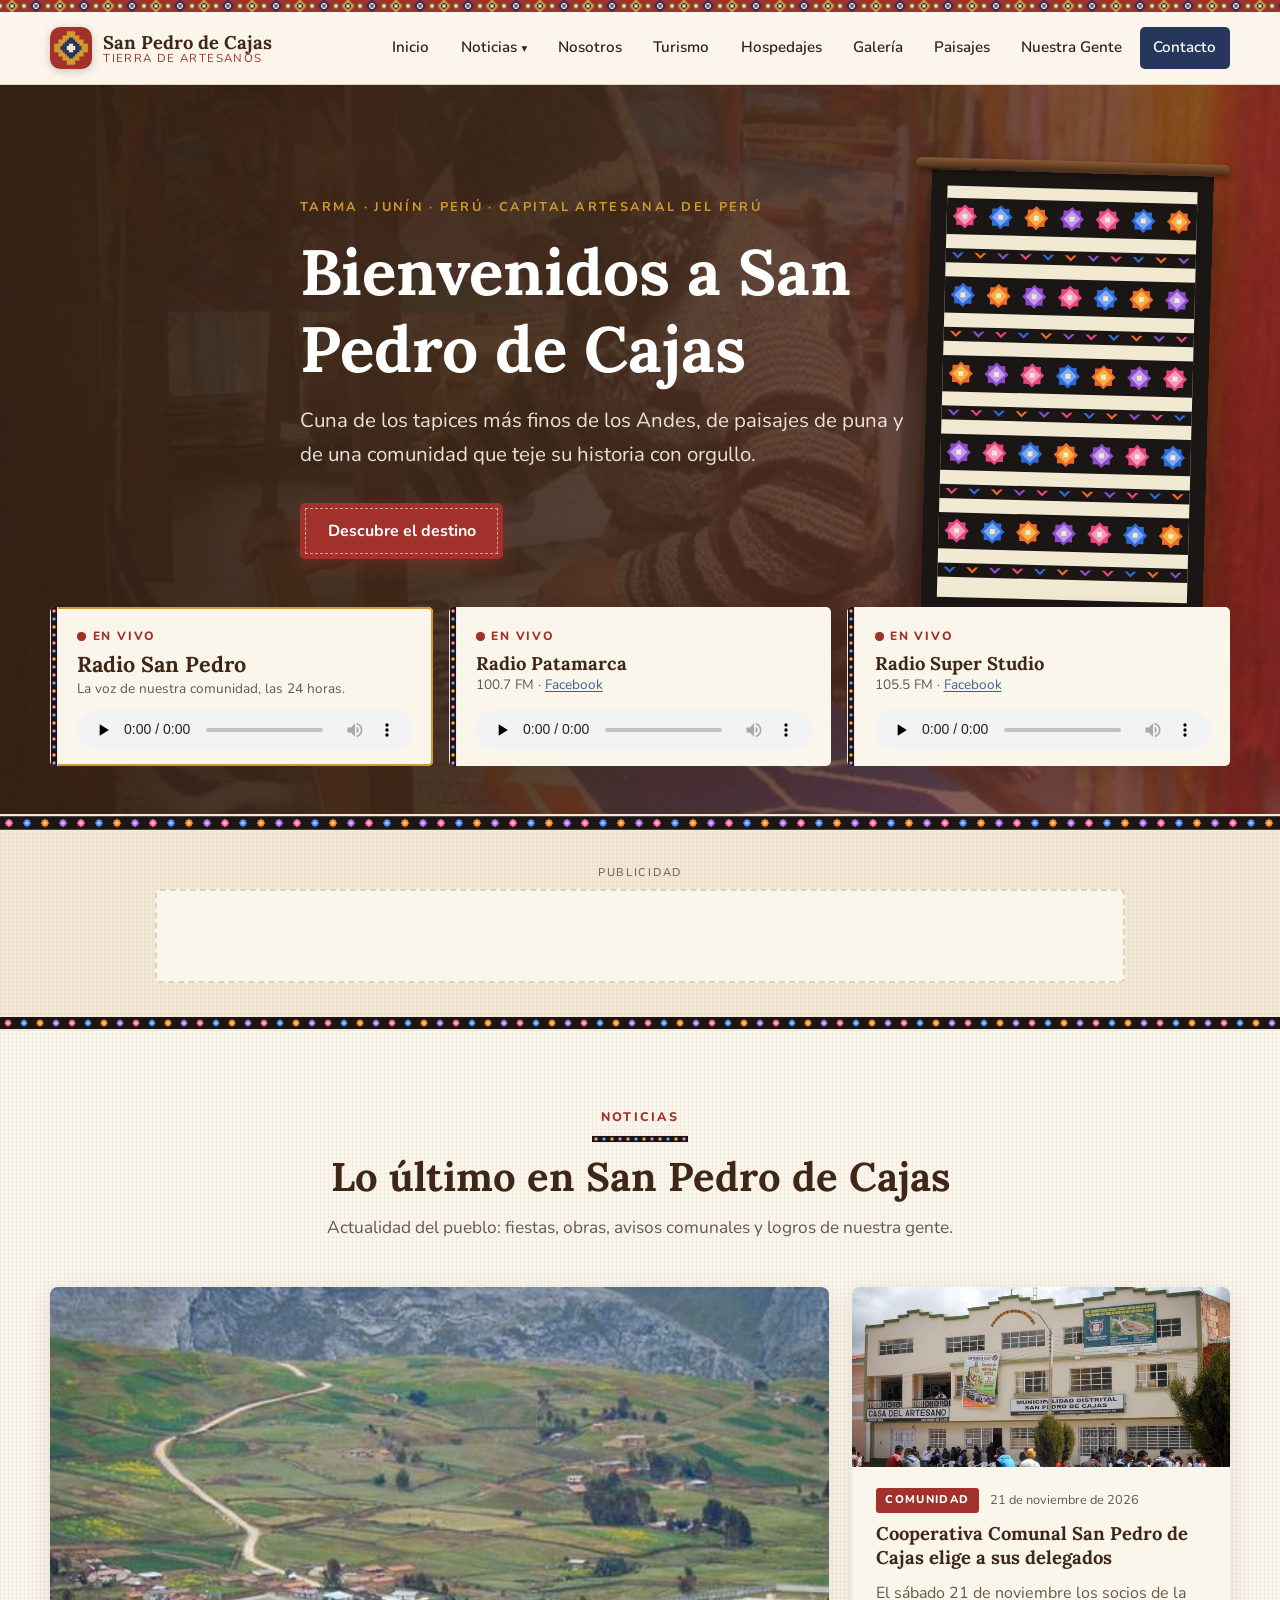
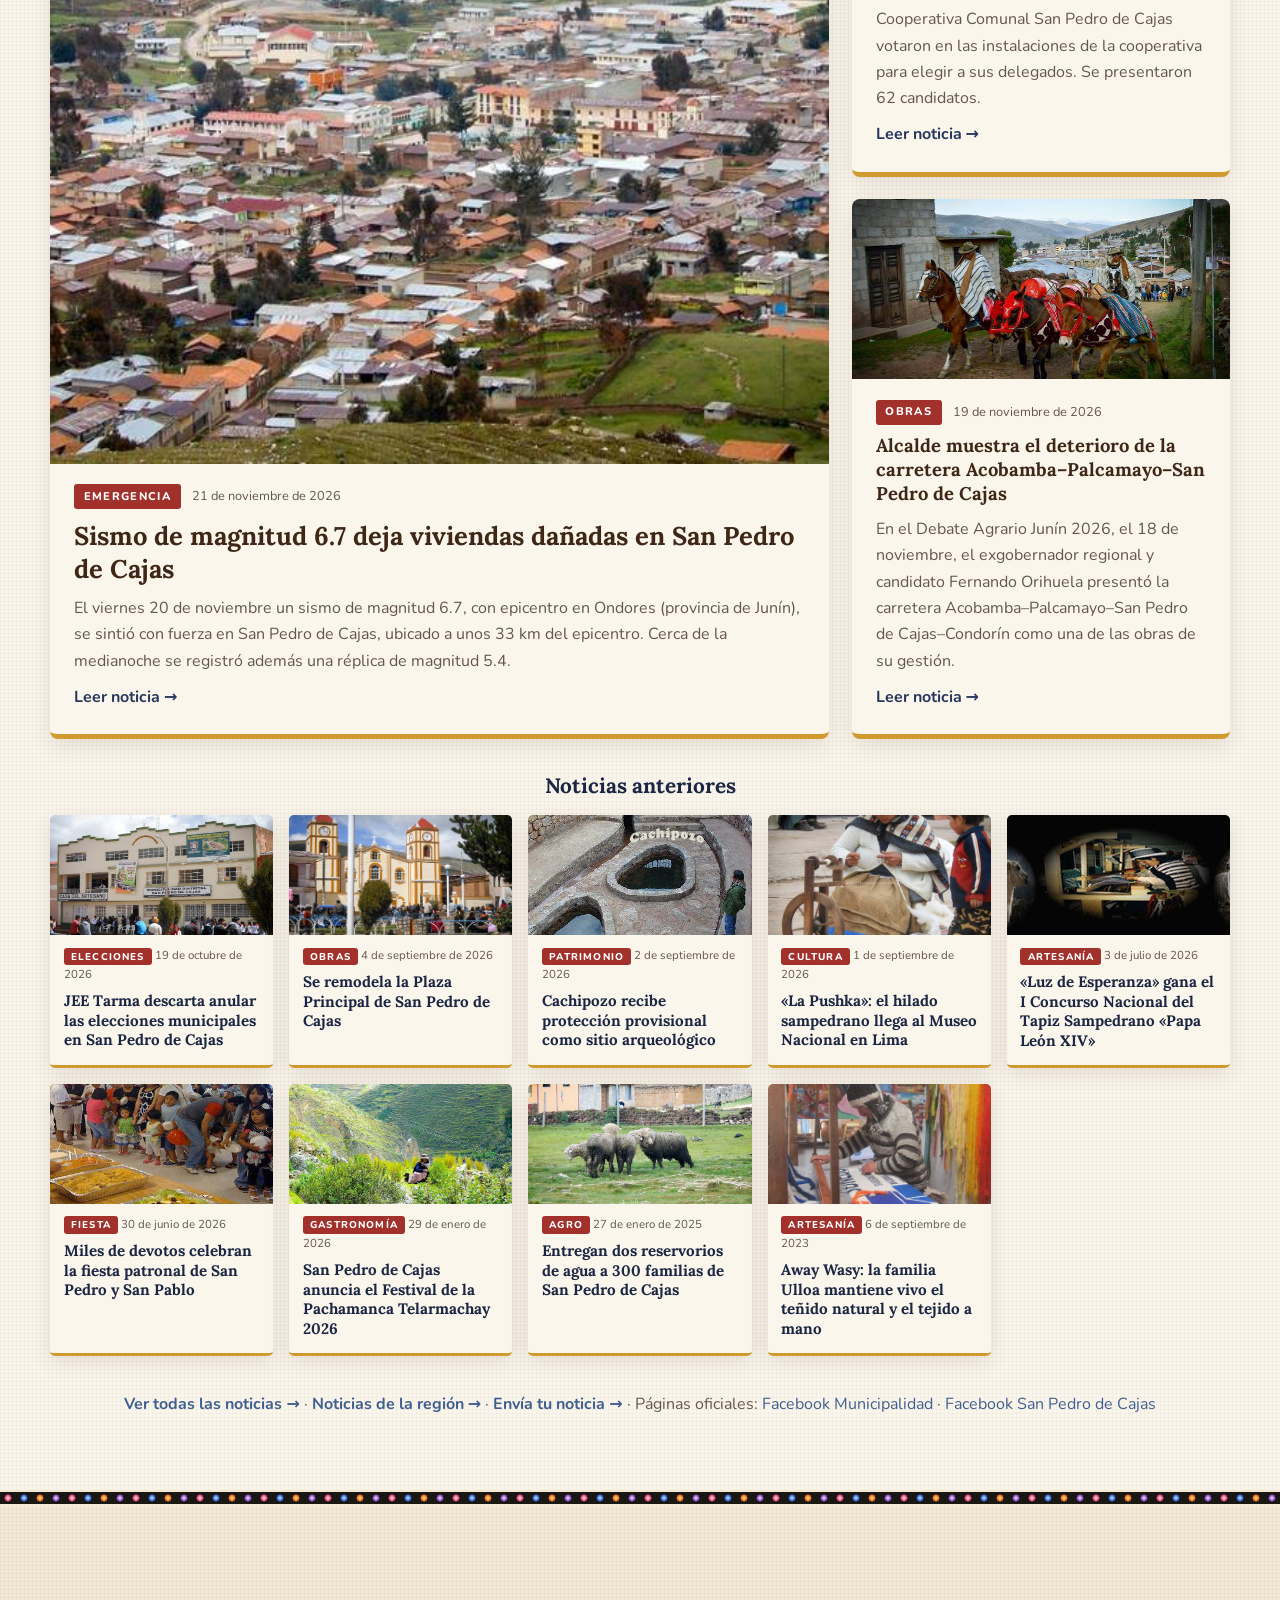
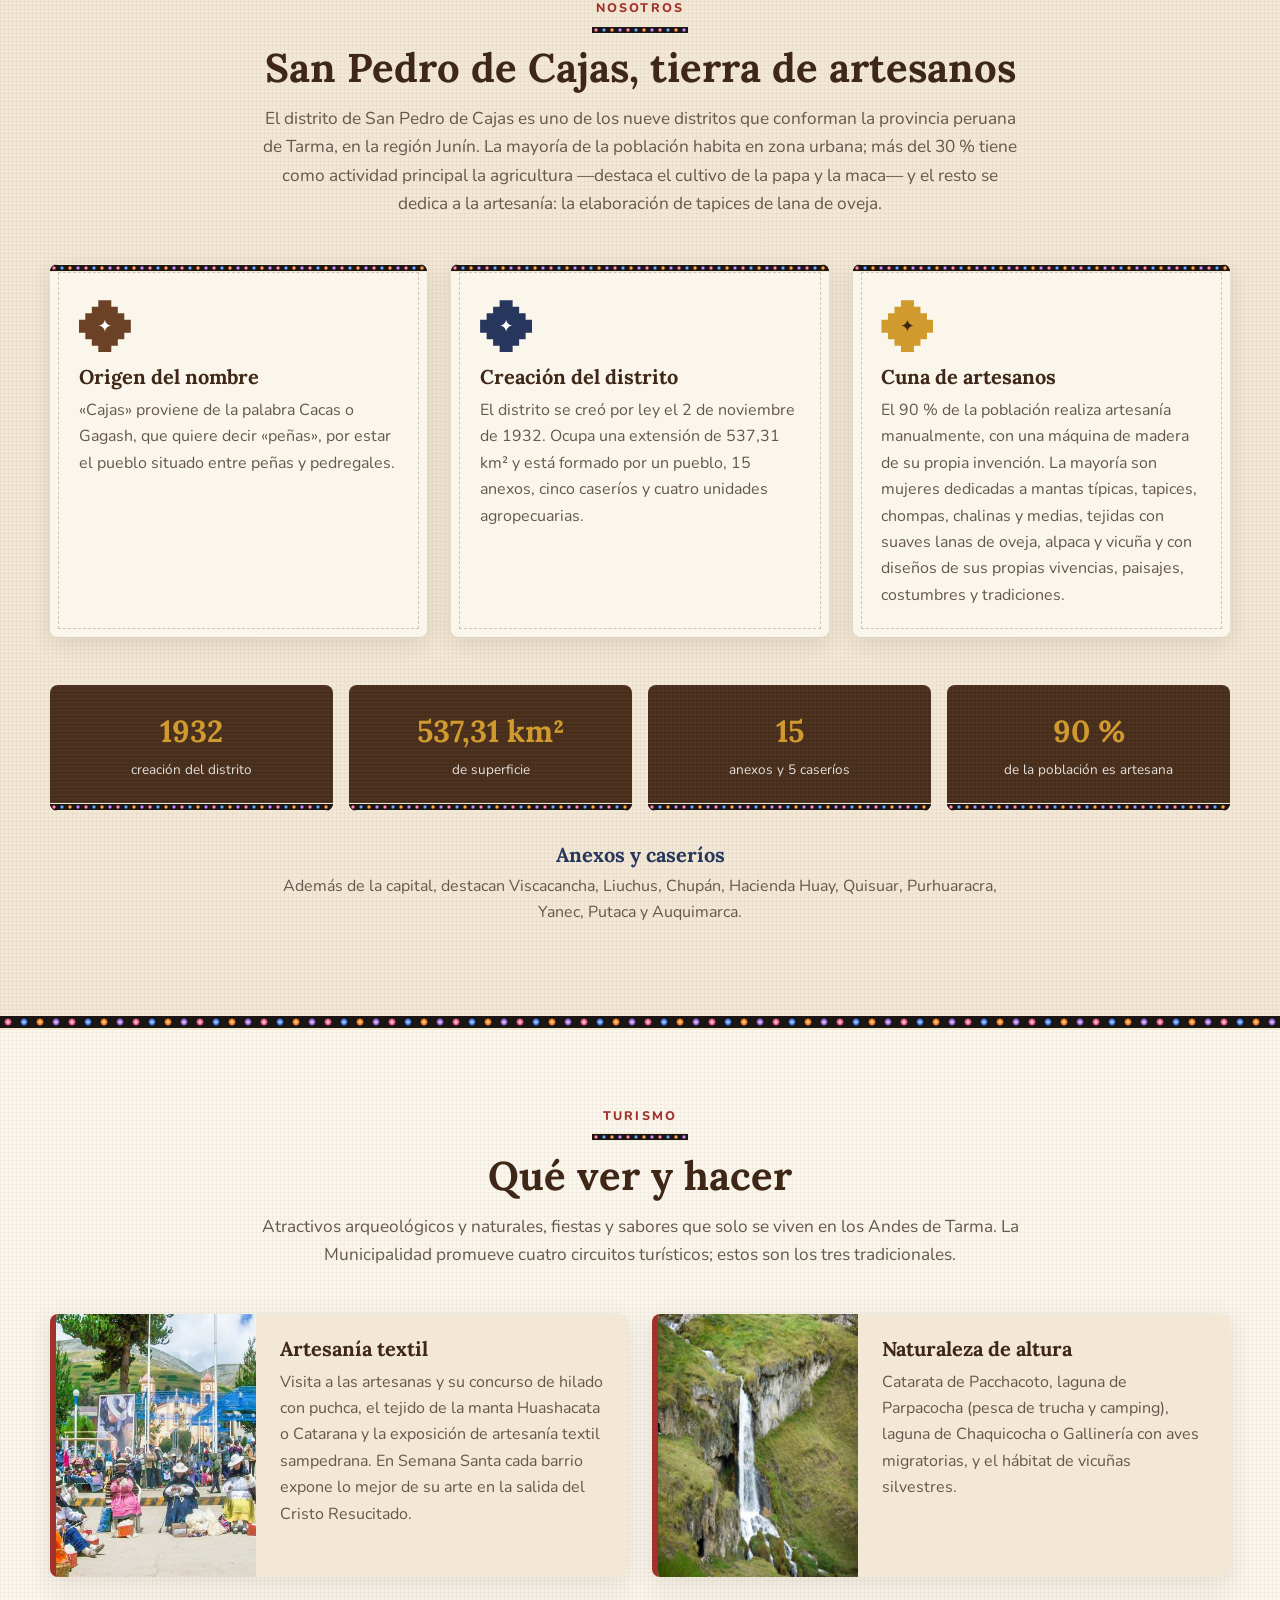
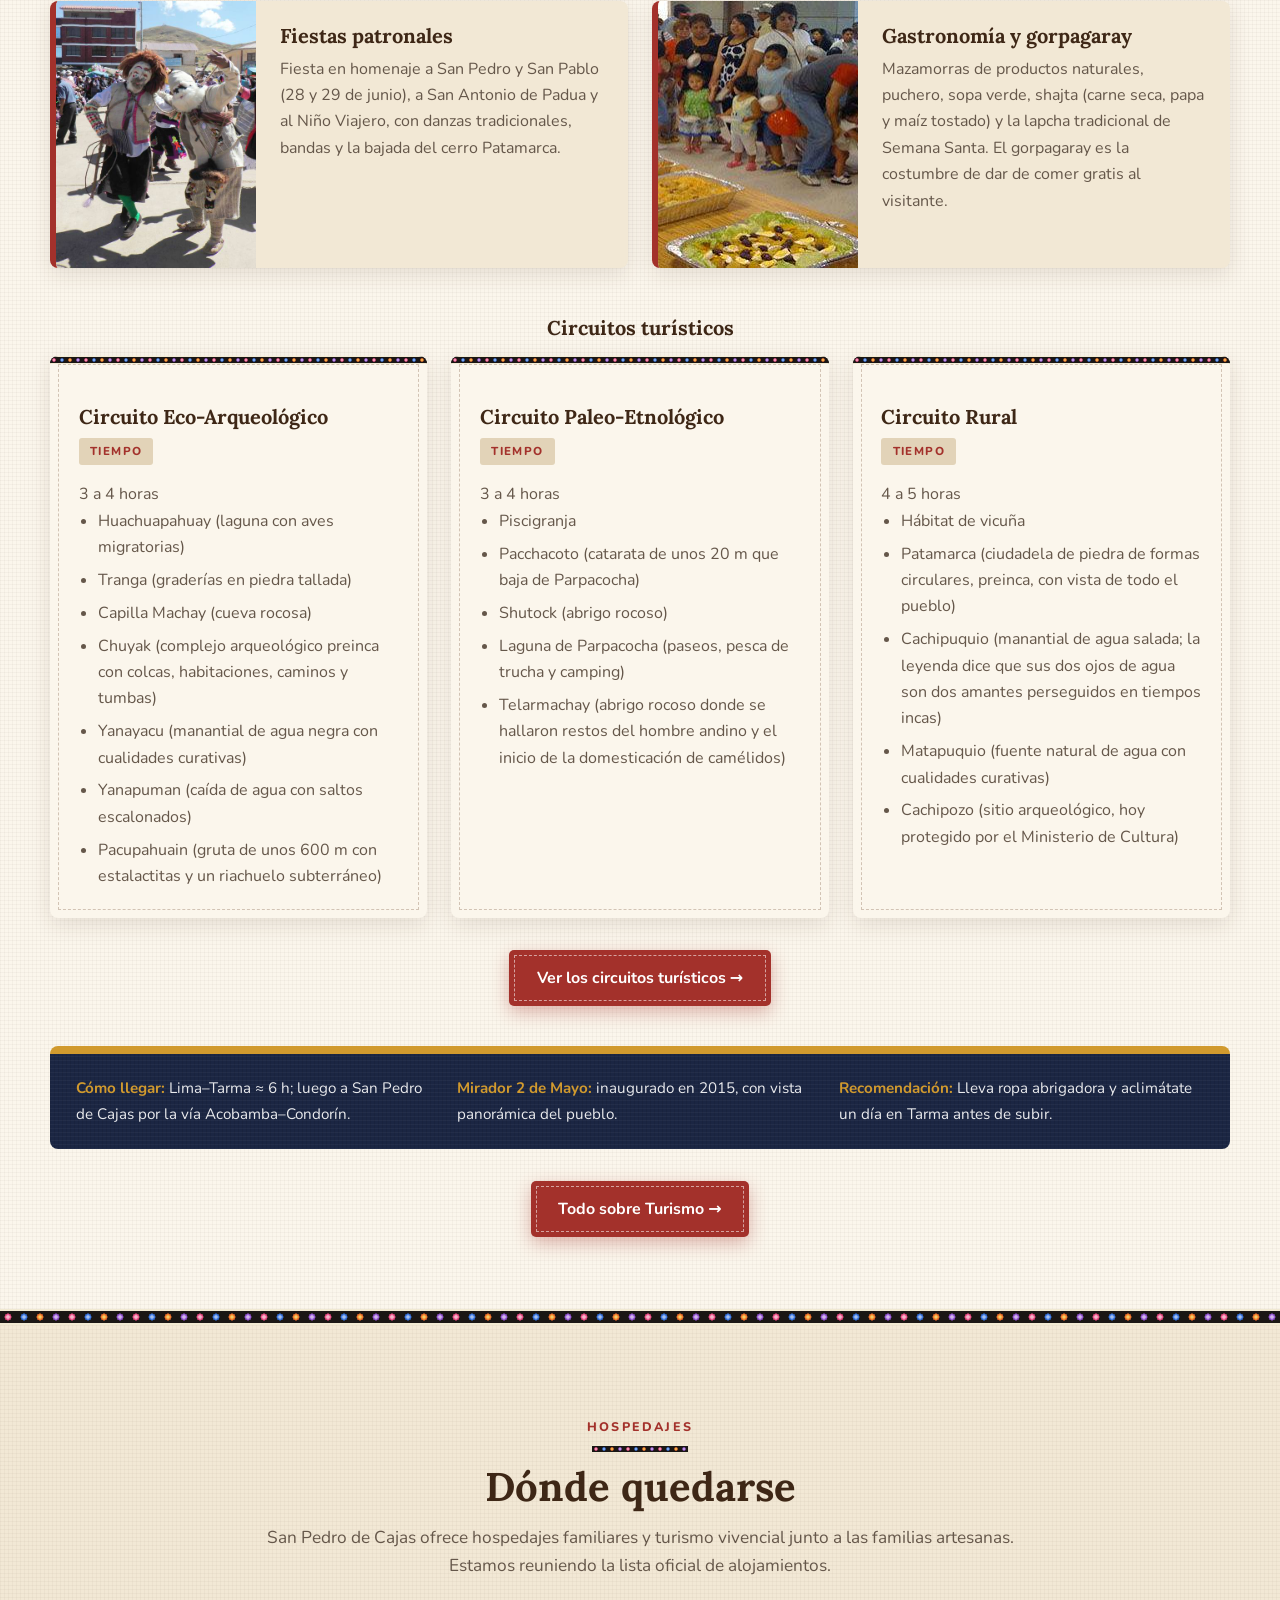
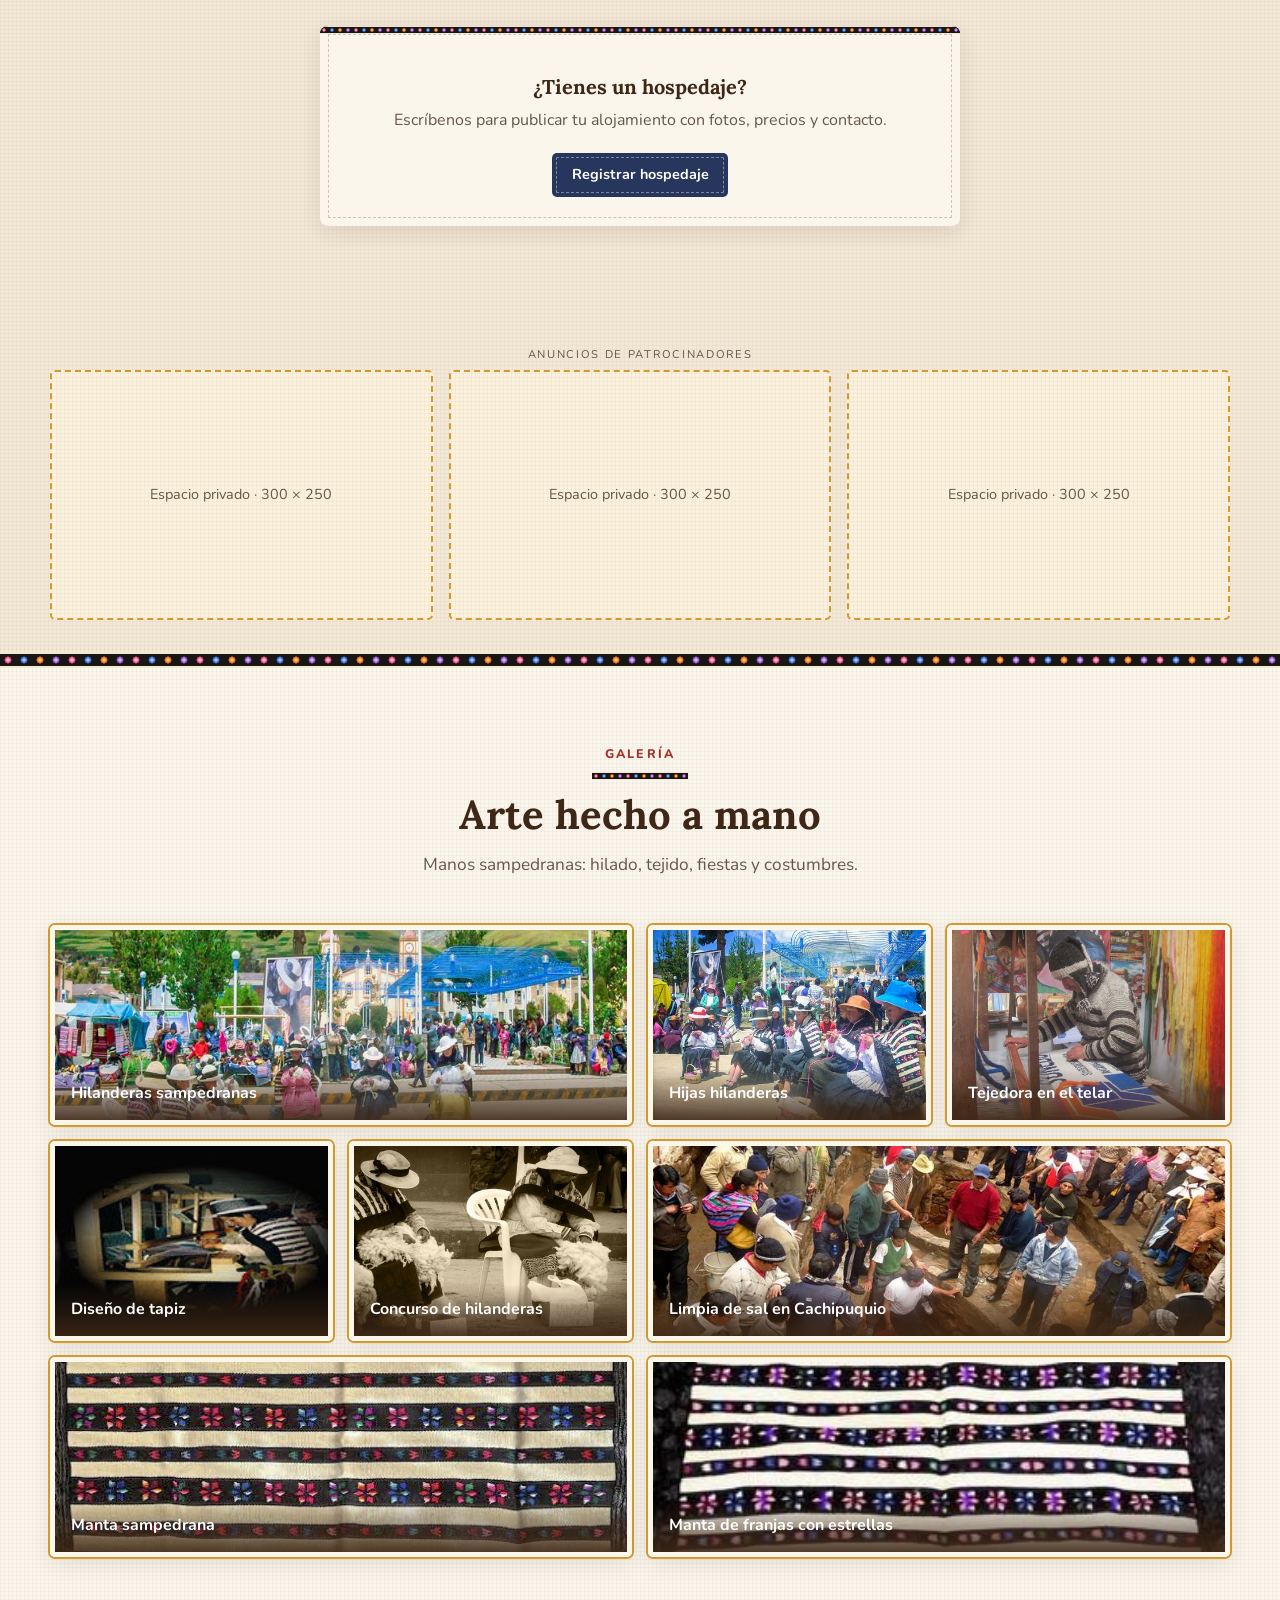
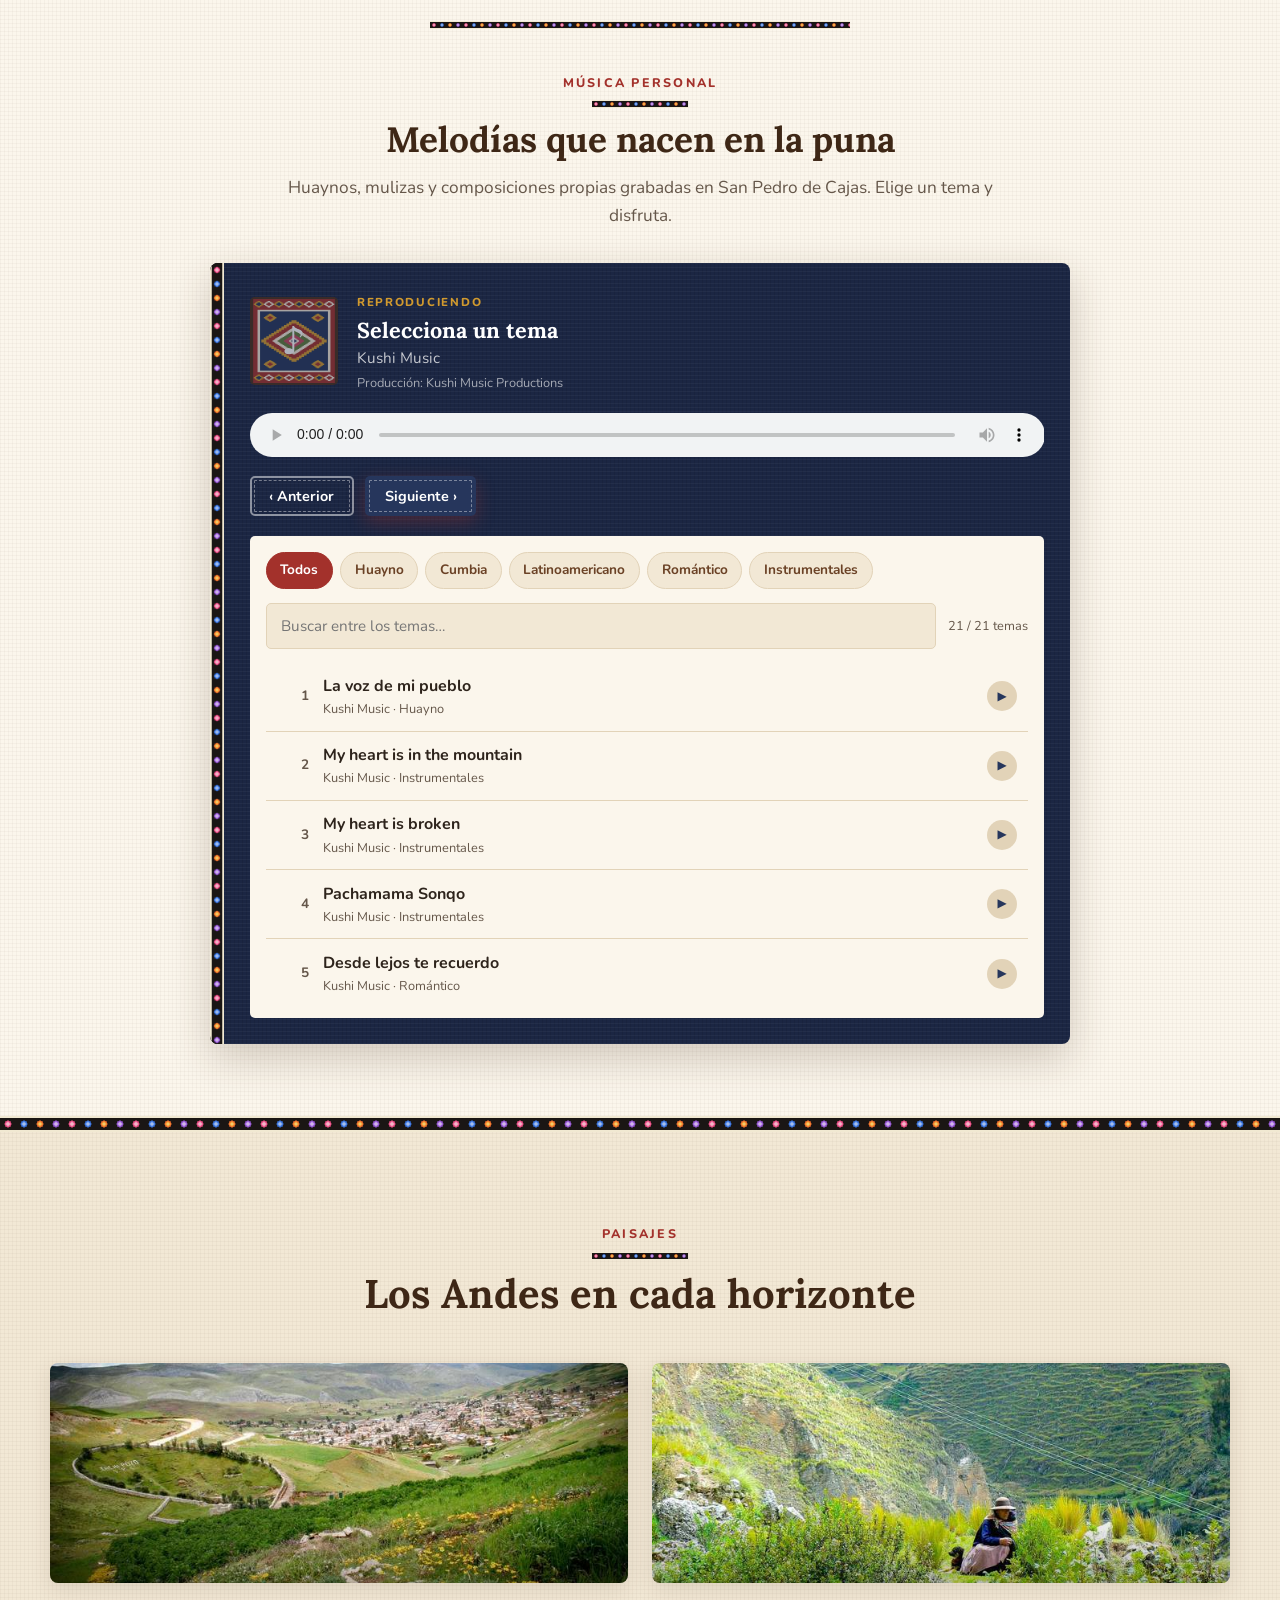
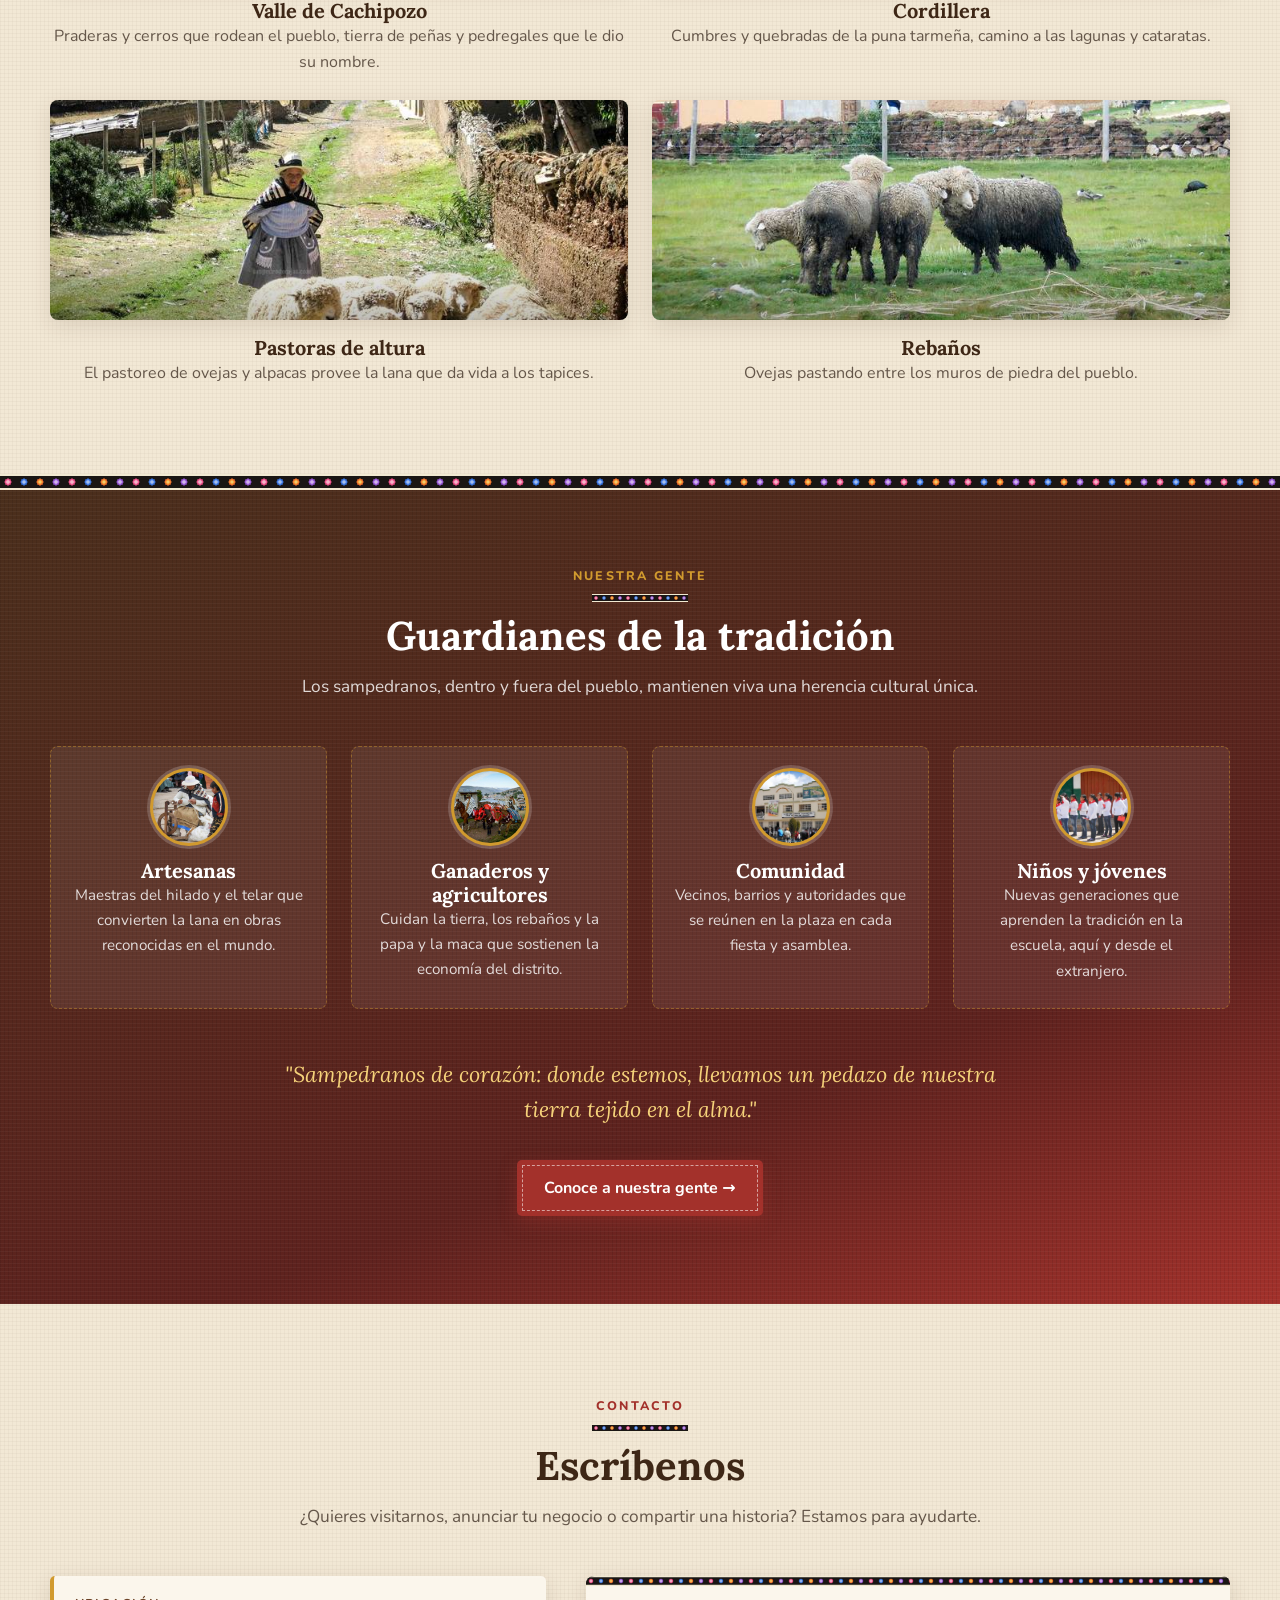
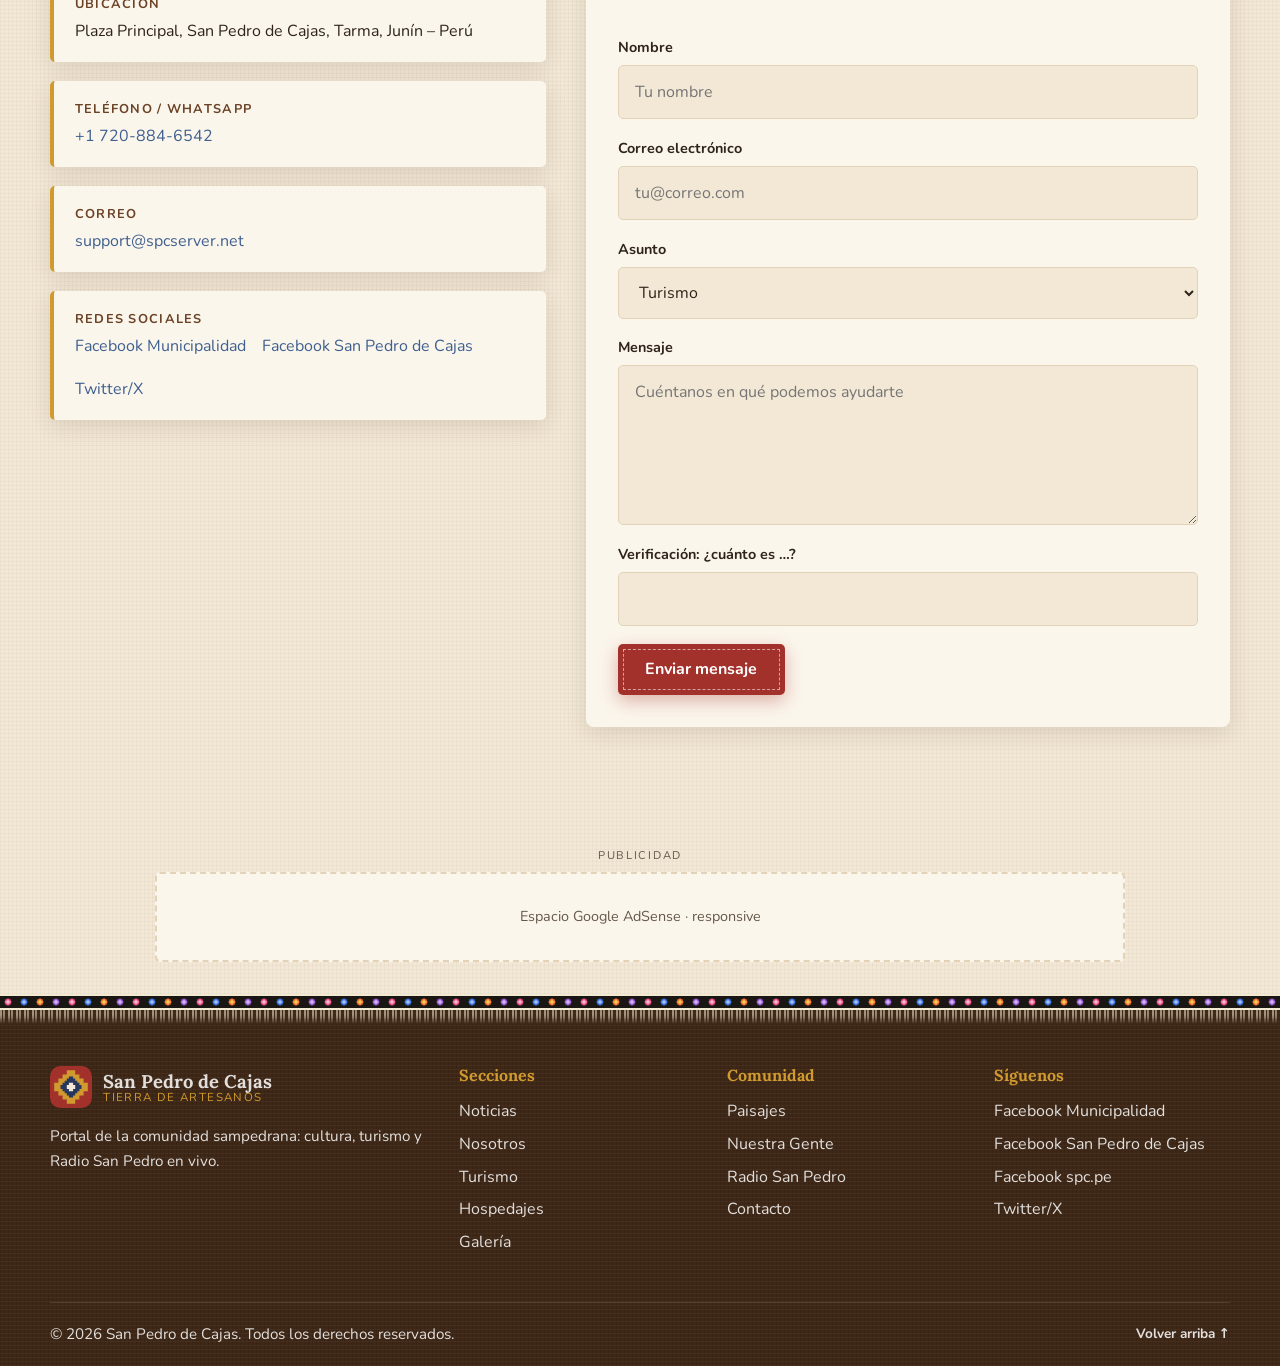
==== index.html @ f169da86 "Merge pull request #12 from kushirflp8/devin/1795726776-pagespeed PageSpeed móvil: imágenes responsi" ====
<!DOCTYPE html>
<html lang="es">
<head>
    <meta charset="UTF-8">
    <meta name="viewport" content="width=device-width, initial-scale=1.0">
    <title>San Pedro de Cajas - Tierra de Artesanos | Tarma, Junín, Perú</title>
    <meta name="description" content="San Pedro de Cajas, tierra de artesanos: turismo, hospedajes, galería, paisajes, nuestra gente y Radio San Pedro en vivo. Distrito de la provincia de Tarma, Región Junín, Perú.">
    <meta name="keywords" content="San Pedro de Cajas, Tarma, Junín, Perú, artesanos, tapices, turismo, hospedajes, radio en vivo">
    <meta name="theme-color" content="#A3312B">
    <meta property="og:title" content="San Pedro de Cajas - Tierra de Artesanos">
    <meta property="og:description" content="Turismo, cultura, hospedajes y Radio San Pedro en vivo desde los Andes de Tarma.">
    <meta property="og:type" content="website">
    <link rel="icon" href="favicon.ico" sizes="any">
    <link rel="icon" type="image/png" sizes="32x32" href="favicon-32.png">
    <link rel="apple-touch-icon" href="apple-touch-icon.png">
    <link rel="manifest" href="site.webmanifest">
    <link rel="preconnect" href="https://fonts.googleapis.com">
    <link rel="preconnect" href="https://fonts.gstatic.com" crossorigin>
    <link rel="preload" as="style" href="https://fonts.googleapis.com/css2?family=Lora:wght@600;700&family=Nunito:wght@400;600;700&display=swap" onload="this.onload=null;this.rel='stylesheet'">
    <noscript><link rel="stylesheet" href="https://fonts.googleapis.com/css2?family=Lora:wght@600;700&family=Nunito:wght@400;600;700&display=swap"></noscript>
    <link rel="preload" as="image" href="imagenes/tejedora-telar-hero.jpg" fetchpriority="high">
    <link rel="stylesheet" href="styles.css?v=20261126b">
</head>
<body>

    <a class="skip-link" href="#inicio">Saltar al contenido</a>

    <!-- ============ CABECERA ============ -->
    <header class="header">
        <div class="container header__inner">
            <a href="#inicio" class="logo" aria-label="San Pedro de Cajas - Inicio">
                <span class="logo__mark" aria-hidden="true"></span>
                <span class="logo__text">
                    <strong>San Pedro de Cajas</strong>
                    <small>Tierra de Artesanos</small>
                </span>
            </a>

            <input type="checkbox" id="menu-toggle" class="menu-toggle" aria-label="Abrir menú" aria-controls="nav-principal">
            <label for="menu-toggle" class="menu-btn" aria-hidden="true">
                <span></span><span></span><span></span>
            </label>

            <nav id="nav-principal" class="nav" aria-label="Navegación principal">
                <ul>
                    <li><a href="#inicio">Inicio</a></li>
                    <li class="nav__group">
                        <a href="#noticias">Noticias</a>
                        <ul class="nav__sub" aria-label="Noticias">
                            <li><a href="noticias.html">Noticias de San Pedro de Cajas</a></li>
                            <li><a href="region.html">Noticias de la región</a></li>
                            <li><a href="comunidad.html#enviar">Envía tu noticia</a></li>
                        </ul>
                    </li>
                    <li><a href="#nosotros">Nosotros</a></li>
                    <li><a href="turismo.html">Turismo</a></li>
                    <li><a href="#hospedajes">Hospedajes</a></li>
                    <li><a href="#galeria">Galería</a></li>
                    <li><a href="#paisajes">Paisajes</a></li>
                    <li><a href="gente.html">Nuestra Gente</a></li>
                    <li><a href="#contacto" class="nav__cta">Contacto</a></li>
                </ul>
            </nav>
        </div>
    </header>

    <main>
        <!-- ============ INICIO / HERO ============ -->
        <section id="inicio" class="hero">
            <div class="hero__pattern" aria-hidden="true"></div>
            <div class="container hero__content">
                <p class="hero__eyebrow">Tarma · Junín · Perú · Capital Artesanal del Perú</p>
                <h1>Bienvenidos a San Pedro de Cajas</h1>
                <p class="hero__lead">Cuna de los tapices más finos de los Andes, de paisajes de puna y de una comunidad que teje su historia con orgullo.</p>
                <div class="hero__actions">
                    <a href="circuitos.html" class="btn btn--primary">Descubre el destino</a>
                </div>
            </div>

            <!-- Reproductor de radio en vivo -->
            <div class="container">
                <div class="radios" aria-label="Radios de San Pedro de Cajas en vivo">
                    <div id="radio" class="radio-mini radio-mini--main">
                        <div class="radio-mini__info">
                            <span class="radio__live"><span class="radio__dot" aria-hidden="true"></span> EN VIVO</span>
                            <h2>Radio San Pedro</h2>
                            <p>La voz de nuestra comunidad, las 24 horas.</p>
                        </div>
                        <audio controls preload="none" class="radio__player" src="https://stream.zenolive.com/g9gc78mmn3quv" aria-label="Escuchar Radio San Pedro en vivo"></audio>
                    </div>
                    <div class="radio-mini">
                        <div class="radio-mini__info">
                            <span class="radio__live"><span class="radio__dot" aria-hidden="true"></span> EN VIVO</span>
                            <h2>Radio Patamarca</h2>
                            <p>100.7 FM · <a href="https://www.facebook.com/radiopatamarca" target="_blank" rel="noopener" aria-label="Facebook de Radio Patamarca">Facebook</a></p>
                        </div>
                        <audio controls preload="none" class="radio__player" src="https://radio.transmite.pe/9400/stream" aria-label="Escuchar Radio Patamarca en vivo"></audio>
                    </div>
                    <div class="radio-mini">
                        <div class="radio-mini__info">
                            <span class="radio__live"><span class="radio__dot" aria-hidden="true"></span> EN VIVO</span>
                            <h2>Radio Super Studio</h2>
                            <p>105.5 FM · <a href="https://www.facebook.com/RadioSuperStudioOficialSPC/" target="_blank" rel="noopener" aria-label="Facebook de Radio Super Studio">Facebook</a></p>
                        </div>
                        <audio controls preload="none" class="radio__player" src="https://conectperu.com/8016/;" aria-label="Escuchar Radio Super Studio en vivo"></audio>
                    </div>
                </div>
            </div>
        </section>

        <!-- Anuncio superior (Google AdSense - leaderboard) -->
        <div class="container">
            <aside class="ad ad--leaderboard" aria-label="Publicidad">
                <span class="ad__label">Publicidad</span>
                <div class="ad__slot" data-ad="adsense-top">
                    <ins class="adsbygoogle" style="display:inline-block;width:728px;height:90px;max-width:100%" data-ad-client="ca-pub-6914749946758407" data-ad-slot="8738071843"></ins>
                    <script>(adsbygoogle = window.adsbygoogle || []).push({});</script>
                </div>
            </aside>
        </div>

        <!-- ============ NOTICIAS ============ -->
        <section id="noticias" class="section section--alt">
            <div class="container">
                <header class="section__head">
                    <p class="section__eyebrow">Noticias</p>
                    <h2>Lo último en San Pedro de Cajas</h2>
                    <p class="section__lead">Actualidad del pueblo: fiestas, obras, avisos comunales y logros de nuestra gente.</p>
                </header>

                <div class="news-grid">
                    <article class="news news--destacada">
                        <div class="news__media"><img src="imagenes/panorama-aerea.jpg" srcset="imagenes/panorama-aerea-480.jpg 480w, imagenes/panorama-aerea-720.jpg 720w, imagenes/panorama-aerea-960.jpg 960w, imagenes/panorama-aerea.jpg 1600w" sizes="(max-width: 700px) 100vw, 600px" alt="Vista panorámica de San Pedro de Cajas (foto referencial)" loading="lazy"></div>
                        <div class="news__body">
                            <div class="news__meta">
                                <span class="news__tag">Emergencia</span>
                                <time datetime="2026-11-21">21 de noviembre de 2026</time>
                            </div>
                            <h3>Sismo de magnitud 6.7 deja viviendas dañadas en San Pedro de Cajas</h3>
                            <p>El viernes 20 de noviembre un sismo de magnitud 6.7, con epicentro en Ondores (provincia de Junín), se sintió con fuerza en San Pedro de Cajas, ubicado a unos 33 km del epicentro. Cerca de la medianoche se registró además una réplica de magnitud 5.4.</p>
                            <a href="noticias.html#sismo-junin-2026" class="news__link">Leer noticia →</a>
                        </div>
                    </article>
                    <article class="news">
                        <div class="news__media"><img src="imagenes/comunidad-municipio.jpg" srcset="imagenes/comunidad-municipio-480.jpg 480w, imagenes/comunidad-municipio-720.jpg 720w, imagenes/comunidad-municipio-960.jpg 960w, imagenes/comunidad-municipio.jpg 1600w" sizes="(max-width: 700px) 100vw, 600px" alt="Comuneros reunidos en San Pedro de Cajas (foto referencial)" loading="lazy"></div>
                        <div class="news__body">
                            <div class="news__meta">
                                <span class="news__tag">Comunidad</span>
                                <time datetime="2026-11-21">21 de noviembre de 2026</time>
                            </div>
                            <h3>Cooperativa Comunal San Pedro de Cajas elige a sus delegados</h3>
                            <p>El sábado 21 de noviembre los socios de la Cooperativa Comunal San Pedro de Cajas votaron en las instalaciones de la cooperativa para elegir a sus delegados. Se presentaron 62 candidatos.</p>
                            <a href="noticias.html#cooperativa-delegados-2026" class="news__link">Leer noticia →</a>
                        </div>
                    </article>
                    <article class="news">
                        <div class="news__media"><img src="imagenes/arrieros.jpg" srcset="imagenes/arrieros-480.jpg 480w, imagenes/arrieros-720.jpg 720w, imagenes/arrieros-960.jpg 960w, imagenes/arrieros.jpg 1600w" sizes="(max-width: 700px) 100vw, 600px" alt="Camino de altura en San Pedro de Cajas (foto referencial)" loading="lazy"></div>
                        <div class="news__body">
                            <div class="news__meta">
                                <span class="news__tag">Obras</span>
                                <time datetime="2026-11-19">19 de noviembre de 2026</time>
                            </div>
                            <h3>Alcalde muestra el deterioro de la carretera Acobamba–Palcamayo–San Pedro de Cajas</h3>
                            <p>En el Debate Agrario Junín 2026, el 18 de noviembre, el exgobernador regional y candidato Fernando Orihuela presentó la carretera Acobamba–Palcamayo–San Pedro de Cajas–Condorín como una de las obras de su gestión.</p>
                            <a href="noticias.html#carretera-acobamba-san-pedro" class="news__link">Leer noticia →</a>
                        </div>
                    </article>
                </div>

                <h3 class="news-older__title">Noticias anteriores</h3>
                <div class="news-minis news-minis--home">
                    <a class="news-mini" href="noticias.html#elecciones-municipales-2026">
                        <img src="imagenes/comunidad-municipio.jpg" srcset="imagenes/comunidad-municipio-480.jpg 480w, imagenes/comunidad-municipio-720.jpg 720w, imagenes/comunidad-municipio-960.jpg 960w, imagenes/comunidad-municipio.jpg 1600w" sizes="(max-width: 700px) 45vw, 280px" alt="" loading="lazy">
                        <span class="news-mini__body">
                            <span class="news-mini__meta"><span class="news__tag">Elecciones</span> <time datetime="2026-10-19">19 de octubre de 2026</time></span>
                            <strong>JEE Tarma descarta anular las elecciones municipales en San Pedro de Cajas</strong>
                        </span>
                    </a>
                    <a class="news-mini" href="noticias.html#remodelacion-plaza-principal">
                        <img src="imagenes/plaza-san-pedro.jpg" srcset="imagenes/plaza-san-pedro-480.jpg 480w, imagenes/plaza-san-pedro-720.jpg 720w, imagenes/plaza-san-pedro-960.jpg 960w, imagenes/plaza-san-pedro.jpg 1600w" sizes="(max-width: 700px) 45vw, 280px" alt="" loading="lazy">
                        <span class="news-mini__body">
                            <span class="news-mini__meta"><span class="news__tag">Obras</span> <time datetime="2026-09-04">4 de septiembre de 2026</time></span>
                            <strong>Se remodela la Plaza Principal de San Pedro de Cajas</strong>
                        </span>
                    </a>
                    <a class="news-mini" href="noticias.html#cachipozo-proteccion-provisional">
                        <img src="imagenes/cachipozo.jpg" alt="" loading="lazy">
                        <span class="news-mini__body">
                            <span class="news-mini__meta"><span class="news__tag">Patrimonio</span> <time datetime="2026-09-02">2 de septiembre de 2026</time></span>
                            <strong>Cachipozo recibe protección provisional como sitio arqueológico</strong>
                        </span>
                    </a>
                    <a class="news-mini" href="noticias.html#la-pushka-museo-nacional">
                        <img src="imagenes/hilandera-sanpedrana.jpg" srcset="imagenes/hilandera-sanpedrana-480.jpg 480w, imagenes/hilandera-sanpedrana-720.jpg 720w, imagenes/hilandera-sanpedrana-960.jpg 960w, imagenes/hilandera-sanpedrana.jpg 1280w" sizes="(max-width: 700px) 45vw, 280px" alt="" loading="lazy">
                        <span class="news-mini__body">
                            <span class="news-mini__meta"><span class="news__tag">Cultura</span> <time datetime="2026-09-01">1 de septiembre de 2026</time></span>
                            <strong>«La Pushka»: el hilado sampedrano llega al Museo Nacional en Lima</strong>
                        </span>
                    </a>
                    <a class="news-mini" href="noticias.html#tapiz-papa-leon-xiv">
                        <img src="imagenes/tapiz-diseno.jpg" alt="" loading="lazy">
                        <span class="news-mini__body">
                            <span class="news-mini__meta"><span class="news__tag">Artesanía</span> <time datetime="2026-07-03">3 de julio de 2026</time></span>
                            <strong>«Luz de Esperanza» gana el I Concurso Nacional del Tapiz Sampedrano «Papa León XIV»</strong>
                        </span>
                    </a>
                    <a class="news-mini" href="noticias.html#fiesta-patronal-2026">
                        <img src="imagenes/gorpagaray.jpg" alt="" loading="lazy">
                        <span class="news-mini__body">
                            <span class="news-mini__meta"><span class="news__tag">Fiesta</span> <time datetime="2026-06-30">30 de junio de 2026</time></span>
                            <strong>Miles de devotos celebran la fiesta patronal de San Pedro y San Pablo</strong>
                        </span>
                    </a>
                    <a class="news-mini" href="noticias.html#festival-pachamanca-telarmachay-2026">
                        <img src="imagenes/cordillera.jpg" srcset="imagenes/cordillera-480.jpg 480w, imagenes/cordillera-720.jpg 720w, imagenes/cordillera-960.jpg 960w, imagenes/cordillera.jpg 1600w" sizes="(max-width: 700px) 45vw, 280px" alt="" loading="lazy">
                        <span class="news-mini__body">
                            <span class="news-mini__meta"><span class="news__tag">Gastronomía</span> <time datetime="2026-01-29">29 de enero de 2026</time></span>
                            <strong>San Pedro de Cajas anuncia el Festival de la Pachamanca Telarmachay 2026</strong>
                        </span>
                    </a>
                    <a class="news-mini" href="noticias.html#reservorios-agro-rural-2025">
                        <img src="imagenes/ovejas.jpg" srcset="imagenes/ovejas-480.jpg 480w, imagenes/ovejas-720.jpg 720w, imagenes/ovejas-960.jpg 960w, imagenes/ovejas.jpg 1600w" sizes="(max-width: 700px) 45vw, 280px" alt="" loading="lazy">
                        <span class="news-mini__body">
                            <span class="news-mini__meta"><span class="news__tag">Agro</span> <time datetime="2025-01-27">27 de enero de 2025</time></span>
                            <strong>Entregan dos reservorios de agua a 300 familias de San Pedro de Cajas</strong>
                        </span>
                    </a>
                    <a class="news-mini" href="noticias.html#away-wasy-tapices-2023">
                        <img src="imagenes/tejedora-telar.jpg" srcset="imagenes/tejedora-telar-480.jpg 480w, imagenes/tejedora-telar-720.jpg 720w, imagenes/tejedora-telar-960.jpg 960w, imagenes/tejedora-telar.jpg 1140w" sizes="(max-width: 700px) 45vw, 280px" alt="" loading="lazy">
                        <span class="news-mini__body">
                            <span class="news-mini__meta"><span class="news__tag">Artesanía</span> <time datetime="2023-09-06">6 de septiembre de 2023</time></span>
                            <strong>Away Wasy: la familia Ulloa mantiene vivo el teñido natural y el tejido a mano</strong>
                        </span>
                    </a>
                </div>

                <p class="note"><a href="noticias.html"><strong>Ver todas las noticias →</strong></a> · <a href="region.html"><strong>Noticias de la región →</strong></a> · <a href="comunidad.html#enviar"><strong>Envía tu noticia →</strong></a> · Páginas oficiales: <a href="https://www.facebook.com/MuniSPC2023" target="_blank" rel="noopener">Facebook Municipalidad</a> · <a href="https://www.facebook.com/sanpedrodecajasperu" target="_blank" rel="noopener">Facebook San Pedro de Cajas</a></p>
            </div>
        </section>

        <!-- ============ NOSOTROS ============ -->
        <section id="nosotros" class="section">
            <div class="container">
                <header class="section__head">
                    <p class="section__eyebrow">Nosotros</p>
                    <h2>San Pedro de Cajas, tierra de artesanos</h2>
                    <p class="section__lead">El distrito de San Pedro de Cajas es uno de los nueve distritos que conforman la provincia peruana de Tarma, en la región Junín. La mayoría de la población habita en zona urbana; más del 30 % tiene como actividad principal la agricultura —destaca el cultivo de la papa y la maca— y el resto se dedica a la artesanía: la elaboración de tapices de lana de oveja.</p>
                </header>

                <div class="grid grid--3">
                    <article class="card">
                        <div class="card__icon card__icon--tierra" aria-hidden="true">✦</div>
                        <h3>Origen del nombre</h3>
                        <p>«Cajas» proviene de la palabra Cacas o Gagash, que quiere decir «peñas», por estar el pueblo situado entre peñas y pedregales.</p>
                    </article>
                    <article class="card">
                        <div class="card__icon card__icon--azul" aria-hidden="true">✦</div>
                        <h3>Creación del distrito</h3>
                        <p>El distrito se creó por ley el 2 de noviembre de 1932. Ocupa una extensión de 537,31 km² y está formado por un pueblo, 15 anexos, cinco caseríos y cuatro unidades agropecuarias.</p>
                    </article>
                    <article class="card">
                        <div class="card__icon card__icon--dorado" aria-hidden="true">✦</div>
                        <h3>Cuna de artesanos</h3>
                        <p>El 90 % de la población realiza artesanía manualmente, con una máquina de madera de su propia invención. La mayoría son mujeres dedicadas a mantas típicas, tapices, chompas, chalinas y medias, tejidas con suaves lanas de oveja, alpaca y vicuña y con diseños de sus propias vivencias, paisajes, costumbres y tradiciones.</p>
                    </article>
                </div>

                <div class="stats">
                    <div class="stat"><strong>1932</strong><span>creación del distrito</span></div>
                    <div class="stat"><strong>537,31 km²</strong><span>de superficie</span></div>
                    <div class="stat"><strong>15</strong><span>anexos y 5 caseríos</span></div>
                    <div class="stat"><strong>90 %</strong><span>de la población es artesana</span></div>
                </div>
                <div class="anexos">
                    <h3>Anexos y caseríos</h3>
                    <p>Además de la capital, destacan Viscacancha, Liuchus, Chupán, Hacienda Huay, Quisuar, Purhuaracra, Yanec, Putaca y Auquimarca.</p>
                </div>
            </div>
        </section>

        <!-- ============ TURISMO ============ -->
        <section id="turismo" class="section section--alt">
            <div class="container">
                <header class="section__head">
                    <p class="section__eyebrow">Turismo</p>
                    <h2>Qué ver y hacer</h2>
                    <p class="section__lead">Atractivos arqueológicos y naturales, fiestas y sabores que solo se viven en los Andes de Tarma. La Municipalidad promueve cuatro circuitos turísticos; estos son los tres tradicionales.</p>
                </header>

                <div class="grid grid--2">
                    <article class="feature">
                        <div class="feature__media"><img src="imagenes/hilanderas.jpg" srcset="imagenes/hilanderas-480.jpg 480w, imagenes/hilanderas-720.jpg 720w, imagenes/hilanderas-960.jpg 960w, imagenes/hilanderas.jpg 1600w" sizes="(max-width: 520px) 100vw, 200px" alt="Artesanas sampedranas hilando lana" loading="lazy"></div>
                        <div class="feature__body">
                            <h3>Artesanía textil</h3>
                            <p>Visita a las artesanas y su concurso de hilado con puchca, el tejido de la manta Huashacata o Catarana y la exposición de artesanía textil sampedrana. En Semana Santa cada barrio expone lo mejor de su arte en la salida del Cristo Resucitado.</p>
                        </div>
                    </article>
                    <article class="feature">
                        <div class="feature__media"><img src="imagenes/catarata-pacchacoto.jpg" srcset="imagenes/catarata-pacchacoto-480.jpg 480w, imagenes/catarata-pacchacoto-720.jpg 720w, imagenes/catarata-pacchacoto-960.jpg 960w, imagenes/catarata-pacchacoto.jpg 1218w" sizes="(max-width: 520px) 100vw, 200px" alt="Catarata de Pacchacoto en San Pedro de Cajas" loading="lazy"></div>
                        <div class="feature__body">
                            <h3>Naturaleza de altura</h3>
                            <p>Catarata de Pacchacoto, laguna de Parpacocha (pesca de trucha y camping), laguna de Chaquicocha o Gallinería con aves migratorias, y el hábitat de vicuñas silvestres.</p>
                        </div>
                    </article>
                    <article class="feature">
                        <div class="feature__media"><img src="imagenes/chutos.jpg" srcset="imagenes/chutos-480.jpg 480w, imagenes/chutos-720.jpg 720w, imagenes/chutos-960.jpg 960w, imagenes/chutos.jpg 1200w" sizes="(max-width: 520px) 100vw, 200px" alt="Danza tradicional de las fiestas patronales" loading="lazy"></div>
                        <div class="feature__body">
                            <h3>Fiestas patronales</h3>
                            <p>Fiesta en homenaje a San Pedro y San Pablo (28 y 29 de junio), a San Antonio de Padua y al Niño Viajero, con danzas tradicionales, bandas y la bajada del cerro Patamarca.</p>
                        </div>
                    </article>
                    <article class="feature">
                        <div class="feature__media"><img src="imagenes/gorpagaray.jpg" alt="Gorpagaray, costumbre de compartir alimentos" loading="lazy"></div>
                        <div class="feature__body">
                            <h3>Gastronomía y gorpagaray</h3>
                            <p>Mazamorras de productos naturales, puchero, sopa verde, shajta (carne seca, papa y maíz tostado) y la lapcha tradicional de Semana Santa. El gorpagaray es la costumbre de dar de comer gratis al visitante.</p>
                        </div>
                    </article>
                </div>

                <div class="circuitos">
                    <h3>Circuitos turísticos</h3>
                    <div class="grid grid--3">
                        <article class="card">
                            <h3>Circuito Eco-Arqueológico</h3>
                            <span class="tag">Tiempo</span>
                            <p>3 a 4 horas</p>
                            <ul>
                                <li>Huachuapahuay (laguna con aves migratorias)</li>
                                <li>Tranga (graderías en piedra tallada)</li>
                                <li>Capilla Machay (cueva rocosa)</li>
                                <li>Chuyak (complejo arqueológico preinca con colcas, habitaciones, caminos y tumbas)</li>
                                <li>Yanayacu (manantial de agua negra con cualidades curativas)</li>
                                <li>Yanapuman (caída de agua con saltos escalonados)</li>
                                <li>Pacupahuain (gruta de unos 600 m con estalactitas y un riachuelo subterráneo)</li>
                            </ul>
                        </article>
                        <article class="card">
                            <h3>Circuito Paleo-Etnológico</h3>
                            <span class="tag">Tiempo</span>
                            <p>3 a 4 horas</p>
                            <ul>
                                <li>Piscigranja</li>
                                <li>Pacchacoto (catarata de unos 20 m que baja de Parpacocha)</li>
                                <li>Shutock (abrigo rocoso)</li>
                                <li>Laguna de Parpacocha (paseos, pesca de trucha y camping)</li>
                                <li>Telarmachay (abrigo rocoso donde se hallaron restos del hombre andino y el inicio de la domesticación de camélidos)</li>
                            </ul>
                        </article>
                        <article class="card">
                            <h3>Circuito Rural</h3>
                            <span class="tag">Tiempo</span>
                            <p>4 a 5 horas</p>
                            <ul>
                                <li>Hábitat de vicuña</li>
                                <li>Patamarca (ciudadela de piedra de formas circulares, preinca, con vista de todo el pueblo)</li>
                                <li>Cachipuquio (manantial de agua salada; la leyenda dice que sus dos ojos de agua son dos amantes perseguidos en tiempos incas)</li>
                                <li>Matapuquio (fuente natural de agua con cualidades curativas)</li>
                                <li>Cachipozo (sitio arqueológico, hoy protegido por el Ministerio de Cultura)</li>
                            </ul>
                        </article>
                    </div>
                    <p class="note"><a href="circuitos.html" class="btn btn--primary">Ver los circuitos turísticos →</a></p>
                </div>

                <div class="info-strip">
                    <div><strong>Cómo llegar:</strong> Lima–Tarma ≈ 6 h; luego a San Pedro de Cajas por la vía Acobamba–Condorín.</div>
                    <div><strong>Mirador 2 de Mayo:</strong> inaugurado en 2015, con vista panorámica del pueblo.</div>
                    <div><strong>Recomendación:</strong> Lleva ropa abrigadora y aclimátate un día en Tarma antes de subir.</div>
                </div>
                <p class="note"><a href="turismo.html" class="btn btn--primary">Todo sobre Turismo →</a></p>
            </div>
        </section>

        <!-- ============ HOSPEDAJES ============ -->
        <section id="hospedajes" class="section">
            <div class="container">
                <header class="section__head">
                    <p class="section__eyebrow">Hospedajes</p>
                    <h2>Dónde quedarse</h2>
                    <p class="section__lead">San Pedro de Cajas ofrece hospedajes familiares y turismo vivencial junto a las familias artesanas. Estamos reuniendo la lista oficial de alojamientos.</p>
                </header>

                <article class="card lodging-card">
                    <h3>¿Tienes un hospedaje?</h3>
                    <p>Escríbenos para publicar tu alojamiento con fotos, precios y contacto.</p>
                    <a href="#contacto" class="btn btn--small">Registrar hospedaje</a>
                </article>
            </div>
        </section>

        <!-- Anuncios privados (patrocinadores locales) -->
        <div class="container">
            <aside class="ad ad--sponsors" aria-label="Patrocinadores">
                <span class="ad__label">Anuncios de patrocinadores</span>
                <div class="ad__grid">
                    <div class="ad__slot ad__slot--private" data-ad="private-1"><p>Espacio privado · 300 × 250</p></div>
                    <div class="ad__slot ad__slot--private" data-ad="private-2"><p>Espacio privado · 300 × 250</p></div>
                    <div class="ad__slot ad__slot--private" data-ad="private-3"><p>Espacio privado · 300 × 250</p></div>
                </div>
            </aside>
        </div>

        <!-- ============ GALERÍA ============ -->
        <section id="galeria" class="section section--alt">
            <div class="container">
                <header class="section__head">
                    <p class="section__eyebrow">Galería</p>
                    <h2>Arte hecho a mano</h2>
                    <p class="section__lead">Manos sampedranas: hilado, tejido, fiestas y costumbres.</p>
                </header>

                <div class="gallery">
                    <figure class="gallery__item gallery__item--wide"><img src="imagenes/hilanderas.jpg" srcset="imagenes/hilanderas-480.jpg 480w, imagenes/hilanderas-720.jpg 720w, imagenes/hilanderas-960.jpg 960w, imagenes/hilanderas.jpg 1600w" sizes="(max-width: 700px) 100vw, 600px" alt="Hilanderas sampedranas" loading="lazy"><figcaption>Hilanderas sampedranas</figcaption></figure>
                    <figure class="gallery__item"><img src="imagenes/hijas-hilanderas.jpg" srcset="imagenes/hijas-hilanderas-480.jpg 480w, imagenes/hijas-hilanderas-720.jpg 720w, imagenes/hijas-hilanderas-960.jpg 960w, imagenes/hijas-hilanderas.jpg 1600w" sizes="(max-width: 520px) 100vw, (max-width: 700px) 50vw, 300px" alt="Hijas hilanderas" loading="lazy"><figcaption>Hijas hilanderas</figcaption></figure>
                    <figure class="gallery__item"><img src="imagenes/tejedora-telar.jpg" srcset="imagenes/tejedora-telar-480.jpg 480w, imagenes/tejedora-telar-720.jpg 720w, imagenes/tejedora-telar-960.jpg 960w, imagenes/tejedora-telar.jpg 1140w" sizes="(max-width: 520px) 100vw, (max-width: 700px) 50vw, 300px" alt="Tejedora en el telar" loading="lazy"><figcaption>Tejedora en el telar</figcaption></figure>
                    <figure class="gallery__item"><img src="imagenes/tapiz-diseno.jpg" alt="Diseño de tapiz" loading="lazy"><figcaption>Diseño de tapiz</figcaption></figure>
                    <figure class="gallery__item"><img src="imagenes/concurso-hilanderas.jpg" srcset="imagenes/concurso-hilanderas-480.jpg 480w, imagenes/concurso-hilanderas-720.jpg 720w, imagenes/concurso-hilanderas-960.jpg 960w, imagenes/concurso-hilanderas.jpg 1600w" sizes="(max-width: 520px) 100vw, (max-width: 700px) 50vw, 300px" alt="Concurso de hilanderas" loading="lazy"><figcaption>Concurso de hilanderas</figcaption></figure>
                    <figure class="gallery__item gallery__item--wide"><img src="imagenes/limpia-de-sal.jpg" srcset="imagenes/limpia-de-sal-480.jpg 480w, imagenes/limpia-de-sal-720.jpg 720w, imagenes/limpia-de-sal-960.jpg 960w, imagenes/limpia-de-sal.jpg 1280w" sizes="(max-width: 700px) 100vw, 600px" alt="Limpia de sal en Cachipuquio" loading="lazy"><figcaption>Limpia de sal en Cachipuquio</figcaption></figure>
                    <figure class="gallery__item gallery__item--wide"><img src="imagenes/manta-sampedrana.jpg" srcset="imagenes/manta-sampedrana-480.jpg 480w, imagenes/manta-sampedrana.jpg 563w" sizes="(max-width: 700px) 100vw, 600px" alt="Manta sampedrana de franjas crema y negras con estrellas de colores" loading="lazy"><figcaption>Manta sampedrana</figcaption></figure>
                    <figure class="gallery__item gallery__item--wide"><img src="imagenes/manta-estrellas.jpg" alt="Manta tejida con franjas y estrellas de ocho puntas" loading="lazy"><figcaption>Manta de franjas con estrellas</figcaption></figure>
                </div>

                <!-- ---- Música Personal ---- -->
                <div id="musica" class="music">
                    <header class="section__head section__head--sub">
                        <p class="section__eyebrow">Música Personal</p>
                        <h3 class="music__title">Melodías que nacen en la puna</h3>
                        <p class="section__lead">Huaynos, mulizas y composiciones propias grabadas en San Pedro de Cajas. Elige un tema y disfruta.</p>
                    </header>

                    <div class="music__card">
                        <div class="music__now">
                            <div class="music__cover" aria-hidden="true">
                                <span class="music__note">♪</span>
                            </div>
                            <div class="music__meta">
                                <span class="music__tag">Reproduciendo</span>
                                <h4 id="music-title" class="music__track">Selecciona un tema</h4>
                                <p id="music-artist" class="music__artist">Kushi Music</p>
                                <p class="music__producer">Producción: Kushi Music Productions</p>
                                <p id="music-error" class="music__error" role="status"></p>
                            </div>
                        </div>
                        <audio id="music-player" class="music__player" controls preload="none"></audio>
                        <div class="music__controls">
                            <button type="button" class="btn btn--small btn--ghost-dark" data-music="prev" aria-label="Tema anterior">‹ Anterior</button>
                            <button type="button" class="btn btn--small btn--primary" data-music="next" aria-label="Siguiente tema">Siguiente ›</button>
                        </div>

                        <div class="playlist">
                            <div class="playlist__genres" role="group" aria-label="Géneros">
                                <button type="button" class="playlist__genre is-active" data-genre="" aria-pressed="true">Todos</button>
                                <button type="button" class="playlist__genre" data-genre="Huayno" aria-pressed="false">Huayno</button>
                                <button type="button" class="playlist__genre" data-genre="Cumbia" aria-pressed="false">Cumbia</button>
                                <button type="button" class="playlist__genre" data-genre="Latinoamericano" aria-pressed="false">Latinoamericano</button>
                                <button type="button" class="playlist__genre" data-genre="Romántico" aria-pressed="false">Romántico</button>
                                <button type="button" class="playlist__genre" data-genre="Instrumentales" aria-pressed="false">Instrumentales</button>
                            </div>
                            <div class="playlist__head">
                                <label for="music-search" class="visually-hidden">Buscar canción</label>
                                <input id="music-search" class="playlist__search" type="search" placeholder="Buscar entre los temas…" autocomplete="off">
                                <span id="music-count" class="playlist__count"></span>
                            </div>
                            <!--
                                Para añadir canciones (hasta 200 o más), copia un <li> y cambia:
                                  data-src   → ruta/URL del archivo de audio (mp3/ogg)
                                  data-title → nombre del tema
                                  data-artist→ intérprete
                                  data-genre → Huayno, Cumbia, Latinoamericano, Romántico o Instrumentales
                                Recomendado: guardar los archivos en la carpeta /musica/
                            -->
                            <ol id="music-list" class="playlist__list">
                                <li class="playlist__item" data-src="musica/la-voz-de-mi-pueblo.mp3" data-title="La voz de mi pueblo" data-artist="Kushi Music" data-genre="Huayno">
                                    <button type="button"><span class="playlist__num">1</span><span class="playlist__info"><strong>La voz de mi pueblo</strong><small>Kushi Music · Huayno</small></span><span class="playlist__play" aria-hidden="true">▶</span></button>
                                </li>
                                <li class="playlist__item" data-src="musica/my-heart-is-in-the-mountain.mp3" data-title="My heart is in the mountain" data-artist="Kushi Music" data-genre="Instrumentales">
                                    <button type="button"><span class="playlist__num">2</span><span class="playlist__info"><strong>My heart is in the mountain</strong><small>Kushi Music · Instrumentales</small></span><span class="playlist__play" aria-hidden="true">▶</span></button>
                                </li>
                                <li class="playlist__item" data-src="musica/my-heart-is-broken.mp3" data-title="My heart is broken" data-artist="Kushi Music" data-genre="Instrumentales">
                                    <button type="button"><span class="playlist__num">3</span><span class="playlist__info"><strong>My heart is broken</strong><small>Kushi Music · Instrumentales</small></span><span class="playlist__play" aria-hidden="true">▶</span></button>
                                </li>
                                <li class="playlist__item" data-src="musica/pachamama-sonqo.mp3" data-title="Pachamama Sonqo" data-artist="Kushi Music" data-genre="Instrumentales">
                                    <button type="button"><span class="playlist__num">4</span><span class="playlist__info"><strong>Pachamama Sonqo</strong><small>Kushi Music · Instrumentales</small></span><span class="playlist__play" aria-hidden="true">▶</span></button>
                                </li>
                                <li class="playlist__item" data-src="musica/desde-lejos-te-recuerdo.mp3" data-title="Desde lejos te recuerdo" data-artist="Kushi Music" data-genre="Romántico">
                                    <button type="button"><span class="playlist__num">5</span><span class="playlist__info"><strong>Desde lejos te recuerdo</strong><small>Kushi Music · Romántico</small></span><span class="playlist__play" aria-hidden="true">▶</span></button>
                                </li>
                                <li class="playlist__item" data-src="musica/el-recluso-alegre.mp3" data-title="El recluso alegre" data-artist="Kushi Music" data-genre="Cumbia">
                                    <button type="button"><span class="playlist__num">6</span><span class="playlist__info"><strong>El recluso alegre</strong><small>Kushi Music · Cumbia</small></span><span class="playlist__play" aria-hidden="true">▶</span></button>
                                </li>
                                <li class="playlist__item" data-src="musica/ingrata-cholita.mp3" data-title="Ingrata Cholita" data-artist="Kushi Music" data-genre="Cumbia">
                                    <button type="button"><span class="playlist__num">7</span><span class="playlist__info"><strong>Ingrata Cholita</strong><small>Kushi Music · Cumbia</small></span><span class="playlist__play" aria-hidden="true">▶</span></button>
                                </li>
                                <li class="playlist__item" data-src="musica/cholita-de-mi-ande.mp3" data-title="Cholita de mi Ande" data-artist="Kushi Music" data-genre="Cumbia">
                                    <button type="button"><span class="playlist__num">8</span><span class="playlist__info"><strong>Cholita de mi Ande</strong><small>Kushi Music · Cumbia</small></span><span class="playlist__play" aria-hidden="true">▶</span></button>
                                </li>
                                <li class="playlist__item" data-src="musica/mirar-tus-ojos.mp3" data-title="Mirar tus ojos" data-artist="Kushi Music" data-genre="Cumbia">
                                    <button type="button"><span class="playlist__num">9</span><span class="playlist__info"><strong>Mirar tus ojos</strong><small>Kushi Music · Cumbia</small></span><span class="playlist__play" aria-hidden="true">▶</span></button>
                                </li>
                                <li class="playlist__item" data-src="musica/sirena-del-titicaca.mp3" data-title="Sirena del Titicaca" data-artist="Kushi Music" data-genre="Latinoamericano">
                                    <button type="button"><span class="playlist__num">10</span><span class="playlist__info"><strong>Sirena del Titicaca</strong><small>Kushi Music · Latinoamericano</small></span><span class="playlist__play" aria-hidden="true">▶</span></button>
                                </li>
                                <li class="playlist__item" data-src="musica/aguas-del-titicaca.mp3" data-title="Aguas del Titicaca" data-artist="Kushi Music" data-genre="Latinoamericano">
                                    <button type="button"><span class="playlist__num">11</span><span class="playlist__info"><strong>Aguas del Titicaca</strong><small>Kushi Music · Latinoamericano</small></span><span class="playlist__play" aria-hidden="true">▶</span></button>
                                </li>
                                <li class="playlist__item" data-src="musica/luna-de-huamanga.mp3" data-title="Luna de Huamanga" data-artist="Kushi Music" data-genre="Huayno">
                                    <button type="button"><span class="playlist__num">12</span><span class="playlist__info"><strong>Luna de Huamanga</strong><small>Kushi Music · Huayno</small></span><span class="playlist__play" aria-hidden="true">▶</span></button>
                                </li>
                                <li class="playlist__item" data-src="musica/flor-de-chincheros.mp3" data-title="Flor de Chincheros" data-artist="Kushi Music" data-genre="Huayno">
                                    <button type="button"><span class="playlist__num">13</span><span class="playlist__info"><strong>Flor de Chincheros</strong><small>Kushi Music · Huayno</small></span><span class="playlist__play" aria-hidden="true">▶</span></button>
                                </li>
                                <li class="playlist__item" data-src="musica/galope-del-condor.mp3" data-title="Galope del cóndor" data-artist="Kushi Music" data-genre="Instrumentales">
                                    <button type="button"><span class="playlist__num">14</span><span class="playlist__info"><strong>Galope del cóndor</strong><small>Kushi Music · Instrumentales</small></span><span class="playlist__play" aria-hidden="true">▶</span></button>
                                </li>
                                <li class="playlist__item" data-src="musica/como-el-agua-de-yanayacu.mp3" data-title="Como el agua de Yanayacu" data-artist="Kushi Music" data-genre="Latinoamericano">
                                    <button type="button"><span class="playlist__num">15</span><span class="playlist__info"><strong>Como el agua de Yanayacu</strong><small>Kushi Music · Latinoamericano</small></span><span class="playlist__play" aria-hidden="true">▶</span></button>
                                </li>
                                <li class="playlist__item" data-src="musica/esos-tus-ojito.mp3" data-title="Esos tus ojito" data-artist="Kushi Music" data-genre="Latinoamericano">
                                    <button type="button"><span class="playlist__num">16</span><span class="playlist__info"><strong>Esos tus ojito</strong><small>Kushi Music · Latinoamericano</small></span><span class="playlist__play" aria-hidden="true">▶</span></button>
                                </li>
                                <li class="playlist__item" data-src="musica/el-zapateo-de-amor.mp3" data-title="El zapateo de amor" data-artist="Kushi Music" data-genre="Latinoamericano">
                                    <button type="button"><span class="playlist__num">17</span><span class="playlist__info"><strong>El zapateo de amor</strong><small>Kushi Music · Latinoamericano</small></span><span class="playlist__play" aria-hidden="true">▶</span></button>
                                </li>
                                <li class="playlist__item" data-src="musica/fiesta-en-mi-tierra.mp3" data-title="Fiesta en mi tierra" data-artist="Kushi Music" data-genre="Huayno">
                                    <button type="button"><span class="playlist__num">18</span><span class="playlist__info"><strong>Fiesta en mi tierra</strong><small>Kushi Music · Huayno</small></span><span class="playlist__play" aria-hidden="true">▶</span></button>
                                </li>
                                <li class="playlist__item" data-src="musica/vientos-del-sur.mp3" data-title="Vientos del Sur" data-artist="Kushi Music" data-genre="Instrumentales">
                                    <button type="button"><span class="playlist__num">19</span><span class="playlist__info"><strong>Vientos del Sur</strong><small>Kushi Music · Instrumentales</small></span><span class="playlist__play" aria-hidden="true">▶</span></button>
                                </li>
                                <li class="playlist__item" data-src="musica/lagrimas-de-amor.mp3" data-title="Lágrimas de amor" data-artist="Kushi Music" data-genre="Romántico">
                                    <button type="button"><span class="playlist__num">20</span><span class="playlist__info"><strong>Lágrimas de amor</strong><small>Kushi Music · Romántico</small></span><span class="playlist__play" aria-hidden="true">▶</span></button>
                                </li>
                                <li class="playlist__item" data-src="musica/almas-gemelas.mp3" data-title="Almas gemelas" data-artist="Kushi Music" data-genre="Romántico">
                                    <button type="button"><span class="playlist__num">21</span><span class="playlist__info"><strong>Almas gemelas</strong><small>Kushi Music · Romántico</small></span><span class="playlist__play" aria-hidden="true">▶</span></button>
                                </li>
                            </ol>
                            <p class="playlist__empty" hidden>Todavía no hay temas aquí.</p>
                        </div>
                    </div>
                </div>
            </div>
        </section>

        <!-- ============ PAISAJES ============ -->
        <section id="paisajes" class="section">
            <div class="container">
                <header class="section__head">
                    <p class="section__eyebrow">Paisajes</p>
                    <h2>Los Andes en cada horizonte</h2>
                </header>

                <div class="grid grid--2">
                    <article class="landscape">
                        <div class="landscape__media"><img src="imagenes/paisaje-cachipozo.jpg" srcset="imagenes/paisaje-cachipozo-480.jpg 480w, imagenes/paisaje-cachipozo-720.jpg 720w, imagenes/paisaje-cachipozo-960.jpg 960w, imagenes/paisaje-cachipozo.jpg 1600w" sizes="(max-width: 700px) 100vw, 600px" alt="Valle de Cachipozo" loading="lazy"></div>
                        <h3>Valle de Cachipozo</h3>
                        <p>Praderas y cerros que rodean el pueblo, tierra de peñas y pedregales que le dio su nombre.</p>
                    </article>
                    <article class="landscape">
                        <div class="landscape__media"><img src="imagenes/cordillera.jpg" srcset="imagenes/cordillera-480.jpg 480w, imagenes/cordillera-720.jpg 720w, imagenes/cordillera-960.jpg 960w, imagenes/cordillera.jpg 1600w" sizes="(max-width: 700px) 100vw, 600px" alt="Cordillera de la puna tarmeña" loading="lazy"></div>
                        <h3>Cordillera</h3>
                        <p>Cumbres y quebradas de la puna tarmeña, camino a las lagunas y cataratas.</p>
                    </article>
                    <article class="landscape">
                        <div class="landscape__media"><img src="imagenes/pastora.jpg" srcset="imagenes/pastora-480.jpg 480w, imagenes/pastora-720.jpg 720w, imagenes/pastora-960.jpg 960w, imagenes/pastora.jpg 1600w" sizes="(max-width: 700px) 100vw, 600px" alt="Pastora de altura" loading="lazy"></div>
                        <h3>Pastoras de altura</h3>
                        <p>El pastoreo de ovejas y alpacas provee la lana que da vida a los tapices.</p>
                    </article>
                    <article class="landscape">
                        <div class="landscape__media"><img src="imagenes/ovejas.jpg" srcset="imagenes/ovejas-480.jpg 480w, imagenes/ovejas-720.jpg 720w, imagenes/ovejas-960.jpg 960w, imagenes/ovejas.jpg 1600w" sizes="(max-width: 700px) 100vw, 600px" alt="Rebaño de ovejas entre muros de piedra" loading="lazy"></div>
                        <h3>Rebaños</h3>
                        <p>Ovejas pastando entre los muros de piedra del pueblo.</p>
                    </article>
                </div>
            </div>
        </section>

        <!-- ============ NUESTRA GENTE ============ -->
        <section id="gente" class="section section--dark">
            <div class="container">
                <header class="section__head">
                    <p class="section__eyebrow">Nuestra Gente</p>
                    <h2>Guardianes de la tradición</h2>
                    <p class="section__lead">Los sampedranos, dentro y fuera del pueblo, mantienen viva una herencia cultural única.</p>
                </header>

                <div class="grid grid--4">
                    <article class="person">
                        <div class="person__avatar"><img src="imagenes/hilandera-sanpedrana.jpg" srcset="imagenes/hilandera-sanpedrana-480.jpg 480w, imagenes/hilandera-sanpedrana-720.jpg 720w, imagenes/hilandera-sanpedrana-960.jpg 960w, imagenes/hilandera-sanpedrana.jpg 1280w" sizes="72px" alt="Artesanas sampedranas" loading="lazy"></div>
                        <h3>Artesanas</h3>
                        <p>Maestras del hilado y el telar que convierten la lana en obras reconocidas en el mundo.</p>
                    </article>
                    <article class="person">
                        <div class="person__avatar"><img src="imagenes/arrieros.jpg" srcset="imagenes/arrieros-480.jpg 480w, imagenes/arrieros-720.jpg 720w, imagenes/arrieros-960.jpg 960w, imagenes/arrieros.jpg 1600w" sizes="72px" alt="Ganaderos y agricultores sampedranos" loading="lazy"></div>
                        <h3>Ganaderos y agricultores</h3>
                        <p>Cuidan la tierra, los rebaños y la papa y la maca que sostienen la economía del distrito.</p>
                    </article>
                    <article class="person">
                        <div class="person__avatar"><img src="imagenes/comunidad-municipio.jpg" srcset="imagenes/comunidad-municipio-480.jpg 480w, imagenes/comunidad-municipio-720.jpg 720w, imagenes/comunidad-municipio-960.jpg 960w, imagenes/comunidad-municipio.jpg 1600w" sizes="72px" alt="Comunidad reunida en el municipio" loading="lazy"></div>
                        <h3>Comunidad</h3>
                        <p>Vecinos, barrios y autoridades que se reúnen en la plaza en cada fiesta y asamblea.</p>
                    </article>
                    <article class="person">
                        <div class="person__avatar"><img src="imagenes/coro-escolar.jpg" srcset="imagenes/coro-escolar-480.jpg 480w, imagenes/coro-escolar-720.jpg 720w, imagenes/coro-escolar-960.jpg 960w, imagenes/coro-escolar.jpg 1600w" sizes="72px" alt="Niños y jóvenes del coro escolar" loading="lazy"></div>
                        <h3>Niños y jóvenes</h3>
                        <p>Nuevas generaciones que aprenden la tradición en la escuela, aquí y desde el extranjero.</p>
                    </article>
                </div>

                <blockquote class="quote">
                    "Sampedranos de corazón: donde estemos, llevamos un pedazo de nuestra tierra tejido en el alma."
                </blockquote>
                <p class="note" style="text-align:center"><a href="gente.html" class="btn btn--primary">Conoce a nuestra gente →</a></p>
            </div>
        </section>

        <!-- ============ CONTACTO ============ -->
        <section id="contacto" class="section">
            <div class="container">
                <header class="section__head">
                    <p class="section__eyebrow">Contacto</p>
                    <h2>Escríbenos</h2>
                    <p class="section__lead">¿Quieres visitarnos, anunciar tu negocio o compartir una historia? Estamos para ayudarte.</p>
                </header>

                <div class="contact">
                    <div class="contact__info">
                        <div class="contact__item">
                            <strong>Ubicación</strong>
                            <span>Plaza Principal, San Pedro de Cajas, Tarma, Junín – Perú</span>
                        </div>
                        <div class="contact__item">
                            <strong>Teléfono / WhatsApp</strong>
                            <span><a href="tel:+17208846542">+1 720-884-6542</a></span>
                        </div>
                        <div class="contact__item">
                            <strong>Correo</strong>
                            <span><a href="mailto:support@spcserver.net">support@spcserver.net</a></span>
                        </div>
                        <div class="contact__item">
                            <strong>Redes sociales</strong>
                            <span class="contact__social">
                                <a href="https://www.facebook.com/MuniSPC2023" target="_blank" rel="noopener">Facebook Municipalidad</a>
                                <a href="https://www.facebook.com/sanpedrodecajasperu" target="_blank" rel="noopener">Facebook San Pedro de Cajas</a>
                                <a href="https://twitter.com/Sanpedrodecajas" target="_blank" rel="noopener">Twitter/X</a>
                            </span>
                        </div>
                    </div>

                    <form class="form contact-form" action="comunidad/contacto.php" method="post">
                        <div id="contacto-estado" aria-live="polite"></div>
                        <input type="hidden" name="t" id="contacto-t" value="">
                        <div class="form__hp" aria-hidden="true">
                            <label for="contacto-web">No llenar</label>
                            <input id="contacto-web" name="sitio_web" type="text" tabindex="-1" autocomplete="off">
                        </div>
                        <div class="form__row">
                            <label for="nombre">Nombre</label>
                            <input id="nombre" name="nombre" type="text" placeholder="Tu nombre" required>
                        </div>
                        <div class="form__row">
                            <label for="email">Correo electrónico</label>
                            <input id="email" name="email" type="email" placeholder="tu@correo.com" required>
                        </div>
                        <div class="form__row">
                            <label for="asunto">Asunto</label>
                            <select id="asunto" name="asunto">
                                <option>Turismo</option>
                                <option>Hospedajes</option>
                                <option>Publicidad</option>
                                <option>Radio San Pedro</option>
                                <option>Otro</option>
                            </select>
                        </div>
                        <div class="form__row">
                            <label for="mensaje">Mensaje</label>
                            <textarea id="mensaje" name="mensaje" rows="5" maxlength="4000" placeholder="Cuéntanos en qué podemos ayudarte" required></textarea>
                        </div>
                        <div class="form__row">
                            <label for="contacto-humano">Verificación: ¿cuánto es <span id="contacto-pregunta">…</span>?</label>
                            <input id="contacto-humano" name="humano" type="text" inputmode="numeric" pattern="[0-9]*" maxlength="3" required autocomplete="off">
                        </div>
                        <button type="submit" class="btn btn--primary" id="contacto-enviar" disabled>Enviar mensaje</button>
                    </form>
                </div>
            </div>
        </section>

        <!-- Anuncio inferior (Google AdSense - responsive) -->
        <div class="container">
            <aside class="ad ad--leaderboard" aria-label="Publicidad">
                <span class="ad__label">Publicidad</span>
                <div class="ad__slot" data-ad="adsense-bottom">
                    <!-- Pega aquí el código de Google AdSense (responsive) -->
                    <p>Espacio Google AdSense · responsive</p>
                </div>
            </aside>
        </div>
    </main>

    <!-- ============ PIE DE PÁGINA ============ -->
    <footer class="footer">
        <div class="footer__pattern" aria-hidden="true"></div>
        <div class="container footer__grid">
            <div>
                <a href="#inicio" class="logo logo--footer" aria-label="San Pedro de Cajas - Inicio">
                    <span class="logo__mark" aria-hidden="true"></span>
                    <span class="logo__text"><strong>San Pedro de Cajas</strong><small>Tierra de Artesanos</small></span>
                </a>
                <p>Portal de la comunidad sampedrana: cultura, turismo y Radio San Pedro en vivo.</p>
            </div>
            <div>
                <h3>Secciones</h3>
                <ul>
                    <li><a href="#noticias">Noticias</a></li>
                    <li><a href="#nosotros">Nosotros</a></li>
                    <li><a href="turismo.html">Turismo</a></li>
                    <li><a href="#hospedajes">Hospedajes</a></li>
                    <li><a href="#galeria">Galería</a></li>
                </ul>
            </div>
            <div>
                <h3>Comunidad</h3>
                <ul>
                    <li><a href="#paisajes">Paisajes</a></li>
                    <li><a href="gente.html">Nuestra Gente</a></li>
                    <li><a href="#radio">Radio San Pedro</a></li>
                    <li><a href="#contacto">Contacto</a></li>
                </ul>
            </div>
            <div>
                <h3>Síguenos</h3>
                <ul>
                    <li><a href="https://www.facebook.com/MuniSPC2023" target="_blank" rel="noopener">Facebook Municipalidad</a></li>
                    <li><a href="https://www.facebook.com/sanpedrodecajasperu" target="_blank" rel="noopener">Facebook San Pedro de Cajas</a></li>
                    <li><a href="https://www.facebook.com/spc.pe" target="_blank" rel="noopener">Facebook spc.pe</a></li>
                    <li><a href="https://twitter.com/Sanpedrodecajas" target="_blank" rel="noopener">Twitter/X</a></li>
                </ul>
            </div>
        </div>
        <div class="container footer__bottom">
            <p>&copy; 2026 San Pedro de Cajas. Todos los derechos reservados.</p>
            <a href="#inicio" class="footer__top">Volver arriba ↑</a>
        </div>
    </footer>

<script>
    (function () {
        var toggle = document.getElementById('menu-toggle');
        var menuBtn = document.querySelector('.menu-btn');
        if (toggle && menuBtn) {
            toggle.addEventListener('keydown', function (e) {
                if (e.key === 'Enter') { e.preventDefault(); toggle.checked = !toggle.checked; }
            });
            document.querySelectorAll('.nav a').forEach(function (a) {
                a.addEventListener('click', function () { toggle.checked = false; });
            });
        }
    })();

    (function () {
        var player = document.getElementById('music-player');
        var list = document.getElementById('music-list');
        if (!player || !list) return;
        var items = Array.prototype.slice.call(list.querySelectorAll('.playlist__item'));
        var genres = Array.prototype.slice.call(document.querySelectorAll('.playlist__genre'));
        var title = document.getElementById('music-title');
        var artist = document.getElementById('music-artist');
        var error = document.getElementById('music-error');
        var search = document.getElementById('music-search');
        var count = document.getElementById('music-count');
        var empty = document.querySelector('.playlist__empty');
        var card = document.querySelector('.music__card');
        var current = -1;
        var genre = '';

        function visibleItems() {
            return items.filter(function (li) { return !li.hidden; });
        }

        function play(li, autoplay) {
            if (!li) return;
            current = items.indexOf(li);
            items.forEach(function (el) { el.classList.remove('is-active'); });
            li.classList.add('is-active');
            error.textContent = '';
            player.src = li.getAttribute('data-src');
            title.textContent = li.getAttribute('data-title');
            artist.textContent = [li.getAttribute('data-artist'), li.getAttribute('data-genre')].filter(Boolean).join(' · ');
            if (autoplay) player.play().catch(function () {});
        }

        function step(dir) {
            var pool = visibleItems();
            if (!pool.length) return;
            var pos = pool.indexOf(items[current]);
            if (pos === -1) pos = dir > 0 ? -1 : 0;
            play(pool[(pos + dir + pool.length) % pool.length], true);
        }

        function fold(str) {
            return str.normalize('NFD').replace(/[\u0300-\u036f]/g, '').toLowerCase();
        }

        function filter() {
            var q = fold(search.value.trim());
            var visible = 0;
            items.forEach(function (li) {
                var text = fold(li.getAttribute('data-title') + ' ' + li.getAttribute('data-artist'));
                var match = (!genre || li.getAttribute('data-genre') === genre) && (!q || text.indexOf(q) !== -1);
                li.hidden = !match;
                if (match) visible++;
            });
            empty.textContent = q ? 'No se encontraron temas con ese nombre.' : 'Todavía no hay temas en ' + (genre || 'la colección') + '.';
            empty.hidden = visible !== 0;
            count.textContent = visible + ' / ' + items.length + ' temas';
        }

        list.addEventListener('click', function (e) {
            var li = e.target.closest('.playlist__item');
            if (li) play(li, true);
        });

        document.querySelectorAll('[data-music]').forEach(function (btn) {
            btn.addEventListener('click', function () {
                step(btn.getAttribute('data-music') === 'next' ? 1 : -1);
            });
        });

        genres.forEach(function (btn) {
            btn.addEventListener('click', function () {
                genre = btn.getAttribute('data-genre');
                genres.forEach(function (b) {
                    b.classList.toggle('is-active', b === btn);
                    b.setAttribute('aria-pressed', b === btn ? 'true' : 'false');
                });
                filter();
            });
        });

        player.addEventListener('ended', function () {
            var pool = visibleItems();
            var pos = pool.indexOf(items[current]);
            if (pos !== -1 && pos < pool.length - 1) play(pool[pos + 1], true);
        });
        player.addEventListener('error', function () {
            if (!player.getAttribute('src')) return;
            error.textContent = 'Este tema no está disponible por ahora.';
            card.classList.remove('is-playing');
        });
        player.addEventListener('pause', function () { card.classList.remove('is-playing'); });
        player.addEventListener('playing', function () { card.classList.add('is-playing'); });

        search.addEventListener('input', filter);
        filter();
    })();

    (function () {
        var form = document.querySelector('.contact-form');
        if (!form) return;
        var estado = document.getElementById('contacto-estado');
        var boton = document.getElementById('contacto-enviar');
        var q = new URLSearchParams(location.search);
        var msgs = {
            ok: ['ok', '¡Gracias! Recibimos tu mensaje y te responderemos a tu correo.'],
            datos: ['error', 'Revisa los datos: nombre, un correo válido y un mensaje de entre 10 y 4000 letras.'],
            humano: ['error', 'La respuesta de la suma no es correcta. Resuelve la nueva suma y envía otra vez.'],
            rapido: ['error', 'El formulario caducó. Vuelve a escribir tu mensaje y envíalo.'],
            limite: ['error', 'Enviaste demasiados mensajes. Inténtalo de nuevo en una hora.'],
            error: ['error', 'No se pudo enviar el mensaje. Inténtalo más tarde o escríbenos por Facebook.']
        };
        var campos = ['nombre', 'email', 'asunto', 'mensaje'];
        function guardar() {
            var d = {};
            campos.forEach(function (c) { d[c] = form.elements[c].value; });
            try { sessionStorage.setItem('spc-contacto', JSON.stringify(d)); } catch (e) {}
        }
        form.addEventListener('input', guardar);
        form.addEventListener('submit', guardar);
        if (q.get('contacto') === 'ok') {
            try { sessionStorage.removeItem('spc-contacto'); } catch (e) {}
        } else {
            try {
                var g = JSON.parse(sessionStorage.getItem('spc-contacto') || '{}');
                campos.forEach(function (c) { if (g[c]) form.elements[c].value = g[c]; });
            } catch (e) {}
        }
        var m = msgs[q.get('contacto')];
        if (m) {
            var p = document.createElement('p');
            p.className = 'community-status community-status--' + m[0];
            p.setAttribute('role', m[0] === 'ok' ? 'status' : 'alert');
            p.textContent = m[1];
            estado.appendChild(p);
            history.replaceState(null, '', location.pathname + location.hash);
        }
        fetch('comunidad/publicadas.php', { cache: 'no-store' })
            .then(function (r) { return r.json(); })
            .then(function (d) {
                document.getElementById('contacto-t').value = d.token;
                document.getElementById('contacto-pregunta').textContent = d.pregunta;
                boton.disabled = false;
            })
            .catch(function () { boton.disabled = true; });
    })();
</script>
<script>
    window.addEventListener('load', function () {
        setTimeout(function () {
            var s = document.createElement('script');
            s.async = true; s.crossOrigin = 'anonymous';
            s.src = 'https://pagead2.googlesyndication.com/pagead/js/adsbygoogle.js?client=ca-pub-6914749946758407';
            document.head.appendChild(s);
        }, 1500);
    });
</script>
</body>
</html>
---- styles.css ----
/* ==========================================================
   San Pedro de Cajas — styles.css
   Estilo "tapiz andino": colores de tintes naturales
   (cochinilla, añil, qolle/ocre, nogal, chilca, lana cruda),
   grecas de rombos escalonados, textura de tejido y flecos,
   inspirados en los tapices y mantas de San Pedro de Cajas.
   ========================================================== */

:root {
    --tierra: #6B4226;
    --tierra-oscuro: #3E2716;
    --nogal: #4A2F1C;
    --azul: #26365C;
    --azul-oscuro: #1B2643;
    --azul-claro: #3F5F8F;
    --dorado: #D19A2E;
    --cochinilla: #A3312B;
    --rosa: #C2455E;
    --verde: #5F7A3B;
    --crema: #F2E8D5;
    --crema-oscuro: #E2D3B8;
    --lana: #FBF6EC;
    --negro-manta: #1A1614;
    --negro-manta: #1A1614;
    --texto: #2E241C;
    --texto-suave: #65574A;
    --blanco: #FFFFFF;

    --font-titulo: 'Lora', Georgia, serif;
    --font-texto: 'Nunito', 'Segoe UI', system-ui, sans-serif;

    --radio: 8px;
    --radio-sm: 5px;
    --sombra: 0 6px 22px rgba(62, 39, 22, 0.12);
    --sombra-fuerte: 0 14px 40px rgba(62, 39, 22, 0.22);
    --transicion: 0.25s ease;
    --ancho: 1180px;
    --header-h: 72px;

    /* Motivos tejidos (SVG en línea, no requieren archivos extra) */
    --motivo-greca: url("data:image/svg+xml,%3Csvg xmlns='http://www.w3.org/2000/svg' width='96' height='24' viewBox='0 0 96 24'%3E%3Crect width='96' height='24' fill='%23A3312B'/%3E%3Cpolygon fill='%235F7A3B' points='3,6 3,9 6,9 6,12 6,12 6,15 3,15 3,18 -3,18 -3,15 -6,15 -6,12 -6,12 -6,9 -3,9 -3,6'/%3E%3Cpolygon fill='%23F2E8D5' points='3,9 3,12 3,12 3,15 -3,15 -3,12 -3,12 -3,9'/%3E%3Cpolygon fill='%235F7A3B' points='51,6 51,9 54,9 54,12 54,12 54,15 51,15 51,18 45,18 45,15 42,15 42,12 42,12 42,9 45,9 45,6'/%3E%3Cpolygon fill='%23F2E8D5' points='51,9 51,12 51,12 51,15 45,15 45,12 45,12 45,9'/%3E%3Cpolygon fill='%235F7A3B' points='99,6 99,9 102,9 102,12 102,12 102,15 99,15 99,18 93,18 93,15 90,15 90,12 90,12 90,9 93,9 93,6'/%3E%3Cpolygon fill='%23F2E8D5' points='99,9 99,12 99,12 99,15 93,15 93,12 93,12 93,9'/%3E%3Cpolygon fill='%23D19A2E' points='27,0 27,3 30,3 30,6 33,6 33,9 36,9 36,12 36,12 36,15 33,15 33,18 30,18 30,21 27,21 27,24 21,24 21,21 18,21 18,18 15,18 15,15 12,15 12,12 12,12 12,9 15,9 15,6 18,6 18,3 21,3 21,0'/%3E%3Cpolygon fill='%2326365C' points='27,6 27,9 30,9 30,12 30,12 30,15 27,15 27,18 21,18 21,15 18,15 18,12 18,12 18,9 21,9 21,6'/%3E%3Cpolygon fill='%23F2E8D5' points='27,9 27,12 27,12 27,15 21,15 21,12 21,12 21,9'/%3E%3Cpolygon fill='%2326365C' points='75,0 75,3 78,3 78,6 81,6 81,9 84,9 84,12 84,12 84,15 81,15 81,18 78,18 78,21 75,21 75,24 69,24 69,21 66,21 66,18 63,18 63,15 60,15 60,12 60,12 60,9 63,9 63,6 66,6 66,3 69,3 69,0'/%3E%3Cpolygon fill='%23F2E8D5' points='75,6 75,9 78,9 78,12 78,12 78,15 75,15 75,18 69,18 69,15 66,15 66,12 66,12 66,9 69,9 69,6'/%3E%3Cpolygon fill='%23A3312B' points='75,9 75,12 75,12 75,15 69,15 69,12 69,12 69,9'/%3E%3C/svg%3E");
    --motivo-greca-v: url("data:image/svg+xml,%3Csvg xmlns='http://www.w3.org/2000/svg' width='24' height='96' viewBox='0 0 24 96'%3E%3Crect width='24' height='96' fill='%23A3312B'/%3E%3Cpolygon fill='%235F7A3B' points='6,3 9,3 9,6 12,6 12,6 15,6 15,3 18,3 18,-3 15,-3 15,-6 12,-6 12,-6 9,-6 9,-3 6,-3'/%3E%3Cpolygon fill='%23F2E8D5' points='9,3 12,3 12,3 15,3 15,-3 12,-3 12,-3 9,-3'/%3E%3Cpolygon fill='%235F7A3B' points='6,51 9,51 9,54 12,54 12,54 15,54 15,51 18,51 18,45 15,45 15,42 12,42 12,42 9,42 9,45 6,45'/%3E%3Cpolygon fill='%23F2E8D5' points='9,51 12,51 12,51 15,51 15,45 12,45 12,45 9,45'/%3E%3Cpolygon fill='%235F7A3B' points='6,99 9,99 9,102 12,102 12,102 15,102 15,99 18,99 18,93 15,93 15,90 12,90 12,90 9,90 9,93 6,93'/%3E%3Cpolygon fill='%23F2E8D5' points='9,99 12,99 12,99 15,99 15,93 12,93 12,93 9,93'/%3E%3Cpolygon fill='%23D19A2E' points='0,27 3,27 3,30 6,30 6,33 9,33 9,36 12,36 12,36 15,36 15,33 18,33 18,30 21,30 21,27 24,27 24,21 21,21 21,18 18,18 18,15 15,15 15,12 12,12 12,12 9,12 9,15 6,15 6,18 3,18 3,21 0,21'/%3E%3Cpolygon fill='%2326365C' points='6,27 9,27 9,30 12,30 12,30 15,30 15,27 18,27 18,21 15,21 15,18 12,18 12,18 9,18 9,21 6,21'/%3E%3Cpolygon fill='%23F2E8D5' points='9,27 12,27 12,27 15,27 15,21 12,21 12,21 9,21'/%3E%3Cpolygon fill='%2326365C' points='0,75 3,75 3,78 6,78 6,81 9,81 9,84 12,84 12,84 15,84 15,81 18,81 18,78 21,78 21,75 24,75 24,69 21,69 21,66 18,66 18,63 15,63 15,60 12,60 12,60 9,60 9,63 6,63 6,66 3,66 3,69 0,69'/%3E%3Cpolygon fill='%23F2E8D5' points='6,75 9,75 9,78 12,78 12,78 15,78 15,75 18,75 18,69 15,69 15,66 12,66 12,66 9,66 9,69 6,69'/%3E%3Cpolygon fill='%23A3312B' points='9,75 12,75 12,75 15,75 15,69 12,69 12,69 9,69'/%3E%3C/svg%3E");
    --motivo-tapiz: url("data:image/svg+xml,%3Csvg xmlns='http://www.w3.org/2000/svg' viewBox='0 0 140 220' preserveAspectRatio='none'%3E%3Crect width='140' height='220' fill='%234A2F1C'/%3E%3Crect x='5' y='5' width='130' height='210' fill='%23A3312B'/%3E%3Cpolygon fill='%23D19A2E' points='16,10 16,12 18,12 18,14 20,14 20,16 22,16 22,18 22,18 22,20 20,20 20,22 18,22 18,24 16,24 16,26 12,26 12,24 10,24 10,22 8,22 8,20 6,20 6,18 6,18 6,16 8,16 8,14 10,14 10,12 12,12 12,10'/%3E%3Cpolygon fill='%2326365C' points='16,14 16,16 18,16 18,18 18,18 18,20 16,20 16,22 12,22 12,20 10,20 10,18 10,18 10,16 12,16 12,14'/%3E%3Cpolygon fill='%23F2E8D5' points='32,10 32,12 34,12 34,14 36,14 36,16 38,16 38,18 38,18 38,20 36,20 36,22 34,22 34,24 32,24 32,26 28,26 28,24 26,24 26,22 24,22 24,20 22,20 22,18 22,18 22,16 24,16 24,14 26,14 26,12 28,12 28,10'/%3E%3Cpolygon fill='%23A3312B' points='32,14 32,16 34,16 34,18 34,18 34,20 32,20 32,22 28,22 28,20 26,20 26,18 26,18 26,16 28,16 28,14'/%3E%3Cpolygon fill='%23D19A2E' points='48,10 48,12 50,12 50,14 52,14 52,16 54,16 54,18 54,18 54,20 52,20 52,22 50,22 50,24 48,24 48,26 44,26 44,24 42,24 42,22 40,22 40,20 38,20 38,18 38,18 38,16 40,16 40,14 42,14 42,12 44,12 44,10'/%3E%3Cpolygon fill='%2326365C' points='48,14 48,16 50,16 50,18 50,18 50,20 48,20 48,22 44,22 44,20 42,20 42,18 42,18 42,16 44,16 44,14'/%3E%3Cpolygon fill='%23F2E8D5' points='64,10 64,12 66,12 66,14 68,14 68,16 70,16 70,18 70,18 70,20 68,20 68,22 66,22 66,24 64,24 64,26 60,26 60,24 58,24 58,22 56,22 56,20 54,20 54,18 54,18 54,16 56,16 56,14 58,14 58,12 60,12 60,10'/%3E%3Cpolygon fill='%23A3312B' points='64,14 64,16 66,16 66,18 66,18 66,20 64,20 64,22 60,22 60,20 58,20 58,18 58,18 58,16 60,16 60,14'/%3E%3Cpolygon fill='%23D19A2E' points='80,10 80,12 82,12 82,14 84,14 84,16 86,16 86,18 86,18 86,20 84,20 84,22 82,22 82,24 80,24 80,26 76,26 76,24 74,24 74,22 72,22 72,20 70,20 70,18 70,18 70,16 72,16 72,14 74,14 74,12 76,12 76,10'/%3E%3Cpolygon fill='%2326365C' points='80,14 80,16 82,16 82,18 82,18 82,20 80,20 80,22 76,22 76,20 74,20 74,18 74,18 74,16 76,16 76,14'/%3E%3Cpolygon fill='%23F2E8D5' points='96,10 96,12 98,12 98,14 100,14 100,16 102,16 102,18 102,18 102,20 100,20 100,22 98,22 98,24 96,24 96,26 92,26 92,24 90,24 90,22 88,22 88,20 86,20 86,18 86,18 86,16 88,16 88,14 90,14 90,12 92,12 92,10'/%3E%3Cpolygon fill='%23A3312B' points='96,14 96,16 98,16 98,18 98,18 98,20 96,20 96,22 92,22 92,20 90,20 90,18 90,18 90,16 92,16 92,14'/%3E%3Cpolygon fill='%23D19A2E' points='112,10 112,12 114,12 114,14 116,14 116,16 118,16 118,18 118,18 118,20 116,20 116,22 114,22 114,24 112,24 112,26 108,26 108,24 106,24 106,22 104,22 104,20 102,20 102,18 102,18 102,16 104,16 104,14 106,14 106,12 108,12 108,10'/%3E%3Cpolygon fill='%2326365C' points='112,14 112,16 114,16 114,18 114,18 114,20 112,20 112,22 108,22 108,20 106,20 106,18 106,18 106,16 108,16 108,14'/%3E%3Cpolygon fill='%23F2E8D5' points='128,10 128,12 130,12 130,14 132,14 132,16 134,16 134,18 134,18 134,20 132,20 132,22 130,22 130,24 128,24 128,26 124,26 124,24 122,24 122,22 120,22 120,20 118,20 118,18 118,18 118,16 120,16 120,14 122,14 122,12 124,12 124,10'/%3E%3Cpolygon fill='%23A3312B' points='128,14 128,16 130,16 130,18 130,18 130,20 128,20 128,22 124,22 124,20 122,20 122,18 122,18 122,16 124,16 124,14'/%3E%3Cpolygon fill='%23D19A2E' points='16,194 16,196 18,196 18,198 20,198 20,200 22,200 22,202 22,202 22,204 20,204 20,206 18,206 18,208 16,208 16,210 12,210 12,208 10,208 10,206 8,206 8,204 6,204 6,202 6,202 6,200 8,200 8,198 10,198 10,196 12,196 12,194'/%3E%3Cpolygon fill='%2326365C' points='16,198 16,200 18,200 18,202 18,202 18,204 16,204 16,206 12,206 12,204 10,204 10,202 10,202 10,200 12,200 12,198'/%3E%3Cpolygon fill='%23F2E8D5' points='32,194 32,196 34,196 34,198 36,198 36,200 38,200 38,202 38,202 38,204 36,204 36,206 34,206 34,208 32,208 32,210 28,210 28,208 26,208 26,206 24,206 24,204 22,204 22,202 22,202 22,200 24,200 24,198 26,198 26,196 28,196 28,194'/%3E%3Cpolygon fill='%23A3312B' points='32,198 32,200 34,200 34,202 34,202 34,204 32,204 32,206 28,206 28,204 26,204 26,202 26,202 26,200 28,200 28,198'/%3E%3Cpolygon fill='%23D19A2E' points='48,194 48,196 50,196 50,198 52,198 52,200 54,200 54,202 54,202 54,204 52,204 52,206 50,206 50,208 48,208 48,210 44,210 44,208 42,208 42,206 40,206 40,204 38,204 38,202 38,202 38,200 40,200 40,198 42,198 42,196 44,196 44,194'/%3E%3Cpolygon fill='%2326365C' points='48,198 48,200 50,200 50,202 50,202 50,204 48,204 48,206 44,206 44,204 42,204 42,202 42,202 42,200 44,200 44,198'/%3E%3Cpolygon fill='%23F2E8D5' points='64,194 64,196 66,196 66,198 68,198 68,200 70,200 70,202 70,202 70,204 68,204 68,206 66,206 66,208 64,208 64,210 60,210 60,208 58,208 58,206 56,206 56,204 54,204 54,202 54,202 54,200 56,200 56,198 58,198 58,196 60,196 60,194'/%3E%3Cpolygon fill='%23A3312B' points='64,198 64,200 66,200 66,202 66,202 66,204 64,204 64,206 60,206 60,204 58,204 58,202 58,202 58,200 60,200 60,198'/%3E%3Cpolygon fill='%23D19A2E' points='80,194 80,196 82,196 82,198 84,198 84,200 86,200 86,202 86,202 86,204 84,204 84,206 82,206 82,208 80,208 80,210 76,210 76,208 74,208 74,206 72,206 72,204 70,204 70,202 70,202 70,200 72,200 72,198 74,198 74,196 76,196 76,194'/%3E%3Cpolygon fill='%2326365C' points='80,198 80,200 82,200 82,202 82,202 82,204 80,204 80,206 76,206 76,204 74,204 74,202 74,202 74,200 76,200 76,198'/%3E%3Cpolygon fill='%23F2E8D5' points='96,194 96,196 98,196 98,198 100,198 100,200 102,200 102,202 102,202 102,204 100,204 100,206 98,206 98,208 96,208 96,210 92,210 92,208 90,208 90,206 88,206 88,204 86,204 86,202 86,202 86,200 88,200 88,198 90,198 90,196 92,196 92,194'/%3E%3Cpolygon fill='%23A3312B' points='96,198 96,200 98,200 98,202 98,202 98,204 96,204 96,206 92,206 92,204 90,204 90,202 90,202 90,200 92,200 92,198'/%3E%3Cpolygon fill='%23D19A2E' points='112,194 112,196 114,196 114,198 116,198 116,200 118,200 118,202 118,202 118,204 116,204 116,206 114,206 114,208 112,208 112,210 108,210 108,208 106,208 106,206 104,206 104,204 102,204 102,202 102,202 102,200 104,200 104,198 106,198 106,196 108,196 108,194'/%3E%3Cpolygon fill='%2326365C' points='112,198 112,200 114,200 114,202 114,202 114,204 112,204 112,206 108,206 108,204 106,204 106,202 106,202 106,200 108,200 108,198'/%3E%3Cpolygon fill='%23F2E8D5' points='128,194 128,196 130,196 130,198 132,198 132,200 134,200 134,202 134,202 134,204 132,204 132,206 130,206 130,208 128,208 128,210 124,210 124,208 122,208 122,206 120,206 120,204 118,204 118,202 118,202 118,200 120,200 120,198 122,198 122,196 124,196 124,194'/%3E%3Cpolygon fill='%23A3312B' points='128,198 128,200 130,200 130,202 130,202 130,204 128,204 128,206 124,206 124,204 122,204 122,202 122,202 122,200 124,200 124,198'/%3E%3Crect x='12' y='32' width='116' height='156' fill='%23F2E8D5'/%3E%3Crect x='16' y='36' width='108' height='148' fill='%2326365C'/%3E%3Cpolygon fill='%23D19A2E' points='74,58 74,62 78,62 78,66 82,66 82,70 86,70 86,74 90,74 90,78 94,78 94,82 98,82 98,86 102,86 102,90 106,90 106,94 110,94 110,98 114,98 114,102 118,102 118,106 122,106 122,110 122,110 122,114 118,114 118,118 114,118 114,122 110,122 110,126 106,126 106,130 102,130 102,134 98,134 98,138 94,138 94,142 90,142 90,146 86,146 86,150 82,150 82,154 78,154 78,158 74,158 74,162 66,162 66,158 62,158 62,154 58,154 58,150 54,150 54,146 50,146 50,142 46,142 46,138 42,138 42,134 38,134 38,130 34,130 34,126 30,126 30,122 26,122 26,118 22,118 22,114 18,114 18,110 18,110 18,106 22,106 22,102 26,102 26,98 30,98 30,94 34,94 34,90 38,90 38,86 42,86 42,82 46,82 46,78 50,78 50,74 54,74 54,70 58,70 58,66 62,66 62,62 66,62 66,58'/%3E%3Cpolygon fill='%23A3312B' points='74,66 74,70 78,70 78,74 82,74 82,78 86,78 86,82 90,82 90,86 94,86 94,90 98,90 98,94 102,94 102,98 106,98 106,102 110,102 110,106 114,106 114,110 114,110 114,114 110,114 110,118 106,118 106,122 102,122 102,126 98,126 98,130 94,130 94,134 90,134 90,138 86,138 86,142 82,142 82,146 78,146 78,150 74,150 74,154 66,154 66,150 62,150 62,146 58,146 58,142 54,142 54,138 50,138 50,134 46,134 46,130 42,130 42,126 38,126 38,122 34,122 34,118 30,118 30,114 26,114 26,110 26,110 26,106 30,106 30,102 34,102 34,98 38,98 38,94 42,94 42,90 46,90 46,86 50,86 50,82 54,82 54,78 58,78 58,74 62,74 62,70 66,70 66,66'/%3E%3Cpolygon fill='%23F2E8D5' points='72,76 72,78 74,78 74,80 76,80 76,82 78,82 78,84 80,84 80,86 82,86 82,88 84,88 84,90 86,90 86,92 88,92 88,94 90,94 90,96 92,96 92,98 94,98 94,100 96,100 96,102 98,102 98,104 100,104 100,106 102,106 102,108 104,108 104,110 104,110 104,112 102,112 102,114 100,114 100,116 98,116 98,118 96,118 96,120 94,120 94,122 92,122 92,124 90,124 90,126 88,126 88,128 86,128 86,130 84,130 84,132 82,132 82,134 80,134 80,136 78,136 78,138 76,138 76,140 74,140 74,142 72,142 72,144 68,144 68,142 66,142 66,140 64,140 64,138 62,138 62,136 60,136 60,134 58,134 58,132 56,132 56,130 54,130 54,128 52,128 52,126 50,126 50,124 48,124 48,122 46,122 46,120 44,120 44,118 42,118 42,116 40,116 40,114 38,114 38,112 36,112 36,110 36,110 36,108 38,108 38,106 40,106 40,104 42,104 42,102 44,102 44,100 46,100 46,98 48,98 48,96 50,96 50,94 52,94 52,92 54,92 54,90 56,90 56,88 58,88 58,86 60,86 60,84 62,84 62,82 64,82 64,80 66,80 66,78 68,78 68,76'/%3E%3Cpolygon fill='%235F7A3B' points='72,84 72,86 74,86 74,88 76,88 76,90 78,90 78,92 80,92 80,94 82,94 82,96 84,96 84,98 86,98 86,100 88,100 88,102 90,102 90,104 92,104 92,106 94,106 94,108 96,108 96,110 96,110 96,112 94,112 94,114 92,114 92,116 90,116 90,118 88,118 88,120 86,120 86,122 84,122 84,124 82,124 82,126 80,126 80,128 78,128 78,130 76,130 76,132 74,132 74,134 72,134 72,136 68,136 68,134 66,134 66,132 64,132 64,130 62,130 62,128 60,128 60,126 58,126 58,124 56,124 56,122 54,122 54,120 52,120 52,118 50,118 50,116 48,116 48,114 46,114 46,112 44,112 44,110 44,110 44,108 46,108 46,106 48,106 48,104 50,104 50,102 52,102 52,100 54,100 54,98 56,98 56,96 58,96 58,94 60,94 60,92 62,92 62,90 64,90 64,88 66,88 66,86 68,86 68,84'/%3E%3Cpolygon fill='%23C2455E' points='72,94 72,96 74,96 74,98 76,98 76,100 78,100 78,102 80,102 80,104 82,104 82,106 84,106 84,108 86,108 86,110 86,110 86,112 84,112 84,114 82,114 82,116 80,116 80,118 78,118 78,120 76,120 76,122 74,122 74,124 72,124 72,126 68,126 68,124 66,124 66,122 64,122 64,120 62,120 62,118 60,118 60,116 58,116 58,114 56,114 56,112 54,112 54,110 54,110 54,108 56,108 56,106 58,106 58,104 60,104 60,102 62,102 62,100 64,100 64,98 66,98 66,96 68,96 68,94'/%3E%3Cpolygon fill='%23F2E8D5' points='72,102 72,104 74,104 74,106 76,106 76,108 78,108 78,110 78,110 78,112 76,112 76,114 74,114 74,116 72,116 72,118 68,118 68,116 66,116 66,114 64,114 64,112 62,112 62,110 62,110 62,108 64,108 64,106 66,106 66,104 68,104 68,102'/%3E%3Cpolygon fill='%2326365C' points='72,106 72,108 74,108 74,110 74,110 74,112 72,112 72,114 68,114 68,112 66,112 66,110 66,110 66,108 68,108 68,106'/%3E%3Cpolygon fill='%23D19A2E' points='34,42 34,44 36,44 36,46 38,46 38,48 40,48 40,50 42,50 42,52 42,52 42,54 40,54 40,56 38,56 38,58 36,58 36,60 34,60 34,62 30,62 30,60 28,60 28,58 26,58 26,56 24,56 24,54 22,54 22,52 22,52 22,50 24,50 24,48 26,48 26,46 28,46 28,44 30,44 30,42'/%3E%3Cpolygon fill='%23A3312B' points='34,48 34,50 36,50 36,52 36,52 36,54 34,54 34,56 30,56 30,54 28,54 28,52 28,52 28,50 30,50 30,48'/%3E%3Cpolygon fill='%23D19A2E' points='110,42 110,44 112,44 112,46 114,46 114,48 116,48 116,50 118,50 118,52 118,52 118,54 116,54 116,56 114,56 114,58 112,58 112,60 110,60 110,62 106,62 106,60 104,60 104,58 102,58 102,56 100,56 100,54 98,54 98,52 98,52 98,50 100,50 100,48 102,48 102,46 104,46 104,44 106,44 106,42'/%3E%3Cpolygon fill='%23A3312B' points='110,48 110,50 112,50 112,52 112,52 112,54 110,54 110,56 106,56 106,54 104,54 104,52 104,52 104,50 106,50 106,48'/%3E%3Cpolygon fill='%23D19A2E' points='34,158 34,160 36,160 36,162 38,162 38,164 40,164 40,166 42,166 42,168 42,168 42,170 40,170 40,172 38,172 38,174 36,174 36,176 34,176 34,178 30,178 30,176 28,176 28,174 26,174 26,172 24,172 24,170 22,170 22,168 22,168 22,166 24,166 24,164 26,164 26,162 28,162 28,160 30,160 30,158'/%3E%3Cpolygon fill='%23A3312B' points='34,164 34,166 36,166 36,168 36,168 36,170 34,170 34,172 30,172 30,170 28,170 28,168 28,168 28,166 30,166 30,164'/%3E%3Cpolygon fill='%23D19A2E' points='110,158 110,160 112,160 112,162 114,162 114,164 116,164 116,166 118,166 118,168 118,168 118,170 116,170 116,172 114,172 114,174 112,174 112,176 110,176 110,178 106,178 106,176 104,176 104,174 102,174 102,172 100,172 100,170 98,170 98,168 98,168 98,166 100,166 100,164 102,164 102,162 104,162 104,160 106,160 106,158'/%3E%3Cpolygon fill='%23A3312B' points='110,164 110,166 112,166 112,168 112,168 112,170 110,170 110,172 106,172 106,170 104,170 104,168 104,168 104,166 106,166 106,164'/%3E%3C/svg%3E");
    --motivo-manta: url("data:image/svg+xml,%3Csvg xmlns='http://www.w3.org/2000/svg' width='128' height='32' viewBox='0 0 128 32'%3E%3Crect width='128' height='32' fill='%23F1E9D2'/%3E%3Crect y='4' width='128' height='24' fill='%231A1614'/%3E%3Crect x='10.5' y='10.5' width='11.0' height='11.0' fill='%23E8457E'/%3E%3Cpolygon fill='%23E8457E' points='16.0,8.2 23.8,16.0 16.0,23.8 8.2,16.0'/%3E%3Cpolygon fill='%23F59BBE' points='16.0,10.4 21.6,16.0 16.0,21.6 10.4,16.0'/%3E%3Crect x='14.8' y='14.8' width='2.4' height='2.4' fill='%23F1E9D2'/%3E%3Crect x='42.5' y='10.5' width='11.0' height='11.0' fill='%232F6BD6'/%3E%3Cpolygon fill='%232F6BD6' points='48.0,8.2 55.8,16.0 48.0,23.8 40.2,16.0'/%3E%3Cpolygon fill='%237FA8F2' points='48.0,10.4 53.6,16.0 48.0,21.6 42.4,16.0'/%3E%3Crect x='46.8' y='14.8' width='2.4' height='2.4' fill='%23F1E9D2'/%3E%3Crect x='74.5' y='10.5' width='11.0' height='11.0' fill='%23EE6A2C'/%3E%3Cpolygon fill='%23EE6A2C' points='80.0,8.2 87.8,16.0 80.0,23.8 72.2,16.0'/%3E%3Cpolygon fill='%23F6B23E' points='80.0,10.4 85.6,16.0 80.0,21.6 74.4,16.0'/%3E%3Crect x='78.8' y='14.8' width='2.4' height='2.4' fill='%23F1E9D2'/%3E%3Crect x='106.5' y='10.5' width='11.0' height='11.0' fill='%238C4CC8'/%3E%3Cpolygon fill='%238C4CC8' points='112.0,8.2 119.8,16.0 112.0,23.8 104.2,16.0'/%3E%3Cpolygon fill='%23C29BEE' points='112.0,10.4 117.6,16.0 112.0,21.6 106.4,16.0'/%3E%3Crect x='110.8' y='14.8' width='2.4' height='2.4' fill='%23F1E9D2'/%3E%3C/svg%3E");
    --motivo-manta-v: url("data:image/svg+xml,%3Csvg xmlns='http://www.w3.org/2000/svg' width='32' height='128' viewBox='0 0 32 128'%3E%3Crect width='32' height='128' fill='%23F1E9D2'/%3E%3Crect x='4' width='24' height='128' fill='%231A1614'/%3E%3Crect x='10.5' y='10.5' width='11.0' height='11.0' fill='%23E8457E'/%3E%3Cpolygon fill='%23E8457E' points='16.0,8.2 23.8,16.0 16.0,23.8 8.2,16.0'/%3E%3Cpolygon fill='%23F59BBE' points='16.0,10.4 21.6,16.0 16.0,21.6 10.4,16.0'/%3E%3Crect x='14.8' y='14.8' width='2.4' height='2.4' fill='%23F1E9D2'/%3E%3Crect x='10.5' y='42.5' width='11.0' height='11.0' fill='%232F6BD6'/%3E%3Cpolygon fill='%232F6BD6' points='16.0,40.2 23.8,48.0 16.0,55.8 8.2,48.0'/%3E%3Cpolygon fill='%237FA8F2' points='16.0,42.4 21.6,48.0 16.0,53.6 10.4,48.0'/%3E%3Crect x='14.8' y='46.8' width='2.4' height='2.4' fill='%23F1E9D2'/%3E%3Crect x='10.5' y='74.5' width='11.0' height='11.0' fill='%23EE6A2C'/%3E%3Cpolygon fill='%23EE6A2C' points='16.0,72.2 23.8,80.0 16.0,87.8 8.2,80.0'/%3E%3Cpolygon fill='%23F6B23E' points='16.0,74.4 21.6,80.0 16.0,85.6 10.4,80.0'/%3E%3Crect x='14.8' y='78.8' width='2.4' height='2.4' fill='%23F1E9D2'/%3E%3Crect x='10.5' y='106.5' width='11.0' height='11.0' fill='%238C4CC8'/%3E%3Cpolygon fill='%238C4CC8' points='16.0,104.2 23.8,112.0 16.0,119.8 8.2,112.0'/%3E%3Cpolygon fill='%23C29BEE' points='16.0,106.4 21.6,112.0 16.0,117.6 10.4,112.0'/%3E%3Crect x='14.8' y='110.8' width='2.4' height='2.4' fill='%23F1E9D2'/%3E%3C/svg%3E");
    --motivo-manta-pano: url("data:image/svg+xml,%3Csvg xmlns='http://www.w3.org/2000/svg' viewBox='0 0 140 220' preserveAspectRatio='none'%3E%3Crect width='140' height='220' fill='%231A1614'/%3E%3Crect x='8' y='8' width='124' height='204' fill='%23F1E9D2'/%3E%3Crect x='8' y='14' width='124' height='18' fill='%231A1614'/%3E%3Crect x='12.8' y='18.8' width='8.5' height='8.5' fill='%23E8457E'/%3E%3Cpolygon fill='%23E8457E' points='17.0,17.0 23.0,23.0 17.0,29.0 11.0,23.0'/%3E%3Cpolygon fill='%23F59BBE' points='17.0,18.7 21.3,23.0 17.0,27.3 12.7,23.0'/%3E%3Crect x='15.8' y='21.8' width='2.4' height='2.4' fill='%23F1E9D2'/%3E%3Crect x='30.5' y='18.8' width='8.5' height='8.5' fill='%232F6BD6'/%3E%3Cpolygon fill='%232F6BD6' points='34.7,17.0 40.7,23.0 34.7,29.0 28.7,23.0'/%3E%3Cpolygon fill='%237FA8F2' points='34.7,18.7 39.0,23.0 34.7,27.3 30.4,23.0'/%3E%3Crect x='33.5' y='21.8' width='2.4' height='2.4' fill='%23F1E9D2'/%3E%3Crect x='48.1' y='18.8' width='8.5' height='8.5' fill='%23EE6A2C'/%3E%3Cpolygon fill='%23EE6A2C' points='52.4,17.0 58.4,23.0 52.4,29.0 46.4,23.0'/%3E%3Cpolygon fill='%23F6B23E' points='52.4,18.7 56.7,23.0 52.4,27.3 48.1,23.0'/%3E%3Crect x='51.2' y='21.8' width='2.4' height='2.4' fill='%23F1E9D2'/%3E%3Crect x='65.8' y='18.8' width='8.5' height='8.5' fill='%238C4CC8'/%3E%3Cpolygon fill='%238C4CC8' points='70.1,17.0 76.1,23.0 70.1,29.0 64.1,23.0'/%3E%3Cpolygon fill='%23C29BEE' points='70.1,18.7 74.4,23.0 70.1,27.3 65.8,23.0'/%3E%3Crect x='68.9' y='21.8' width='2.4' height='2.4' fill='%23F1E9D2'/%3E%3Crect x='83.5' y='18.8' width='8.5' height='8.5' fill='%23E8457E'/%3E%3Cpolygon fill='%23E8457E' points='87.8,17.0 93.8,23.0 87.8,29.0 81.8,23.0'/%3E%3Cpolygon fill='%23F59BBE' points='87.8,18.7 92.1,23.0 87.8,27.3 83.5,23.0'/%3E%3Crect x='86.6' y='21.8' width='2.4' height='2.4' fill='%23F1E9D2'/%3E%3Crect x='101.2' y='18.8' width='8.5' height='8.5' fill='%232F6BD6'/%3E%3Cpolygon fill='%232F6BD6' points='105.5,17.0 111.5,23.0 105.5,29.0 99.5,23.0'/%3E%3Cpolygon fill='%237FA8F2' points='105.5,18.7 109.8,23.0 105.5,27.3 101.2,23.0'/%3E%3Crect x='104.3' y='21.8' width='2.4' height='2.4' fill='%23F1E9D2'/%3E%3Crect x='118.9' y='18.8' width='8.5' height='8.5' fill='%23EE6A2C'/%3E%3Cpolygon fill='%23EE6A2C' points='123.2,17.0 129.2,23.0 123.2,29.0 117.2,23.0'/%3E%3Cpolygon fill='%23F6B23E' points='123.2,18.7 127.5,23.0 123.2,27.3 118.9,23.0'/%3E%3Crect x='122.0' y='21.8' width='2.4' height='2.4' fill='%23F1E9D2'/%3E%3Crect x='8' y='39' width='124' height='7' fill='%231A1614'/%3E%3Cpolygon fill='%232F6BD6' points='11.0,41.0 14.0,44.0 17.0,41.0 15.5,41.0 14.0,42.5 12.5,41.0'/%3E%3Cpolygon fill='%23EE6A2C' points='22.2,41.0 25.2,44.0 28.2,41.0 26.7,41.0 25.2,42.5 23.7,41.0'/%3E%3Cpolygon fill='%238C4CC8' points='33.4,41.0 36.4,44.0 39.4,41.0 37.9,41.0 36.4,42.5 34.9,41.0'/%3E%3Cpolygon fill='%23E8457E' points='44.6,41.0 47.6,44.0 50.6,41.0 49.1,41.0 47.6,42.5 46.1,41.0'/%3E%3Cpolygon fill='%232F6BD6' points='55.8,41.0 58.8,44.0 61.8,41.0 60.3,41.0 58.8,42.5 57.3,41.0'/%3E%3Cpolygon fill='%23EE6A2C' points='67.0,41.0 70.0,44.0 73.0,41.0 71.5,41.0 70.0,42.5 68.5,41.0'/%3E%3Cpolygon fill='%238C4CC8' points='78.2,41.0 81.2,44.0 84.2,41.0 82.7,41.0 81.2,42.5 79.7,41.0'/%3E%3Cpolygon fill='%23E8457E' points='89.4,41.0 92.4,44.0 95.4,41.0 93.9,41.0 92.4,42.5 90.9,41.0'/%3E%3Cpolygon fill='%232F6BD6' points='100.6,41.0 103.6,44.0 106.6,41.0 105.1,41.0 103.6,42.5 102.1,41.0'/%3E%3Cpolygon fill='%23EE6A2C' points='111.8,41.0 114.8,44.0 117.8,41.0 116.3,41.0 114.8,42.5 113.3,41.0'/%3E%3Cpolygon fill='%238C4CC8' points='123.0,41.0 126.0,44.0 129.0,41.0 127.5,41.0 126.0,42.5 124.5,41.0'/%3E%3Crect x='8' y='53' width='124' height='18' fill='%231A1614'/%3E%3Crect x='12.8' y='57.8' width='8.5' height='8.5' fill='%232F6BD6'/%3E%3Cpolygon fill='%232F6BD6' points='17.0,56.0 23.0,62.0 17.0,68.0 11.0,62.0'/%3E%3Cpolygon fill='%237FA8F2' points='17.0,57.7 21.3,62.0 17.0,66.3 12.7,62.0'/%3E%3Crect x='15.8' y='60.8' width='2.4' height='2.4' fill='%23F1E9D2'/%3E%3Crect x='30.5' y='57.8' width='8.5' height='8.5' fill='%23EE6A2C'/%3E%3Cpolygon fill='%23EE6A2C' points='34.7,56.0 40.7,62.0 34.7,68.0 28.7,62.0'/%3E%3Cpolygon fill='%23F6B23E' points='34.7,57.7 39.0,62.0 34.7,66.3 30.4,62.0'/%3E%3Crect x='33.5' y='60.8' width='2.4' height='2.4' fill='%23F1E9D2'/%3E%3Crect x='48.1' y='57.8' width='8.5' height='8.5' fill='%238C4CC8'/%3E%3Cpolygon fill='%238C4CC8' points='52.4,56.0 58.4,62.0 52.4,68.0 46.4,62.0'/%3E%3Cpolygon fill='%23C29BEE' points='52.4,57.7 56.7,62.0 52.4,66.3 48.1,62.0'/%3E%3Crect x='51.2' y='60.8' width='2.4' height='2.4' fill='%23F1E9D2'/%3E%3Crect x='65.8' y='57.8' width='8.5' height='8.5' fill='%23E8457E'/%3E%3Cpolygon fill='%23E8457E' points='70.1,56.0 76.1,62.0 70.1,68.0 64.1,62.0'/%3E%3Cpolygon fill='%23F59BBE' points='70.1,57.7 74.4,62.0 70.1,66.3 65.8,62.0'/%3E%3Crect x='68.9' y='60.8' width='2.4' height='2.4' fill='%23F1E9D2'/%3E%3Crect x='83.5' y='57.8' width='8.5' height='8.5' fill='%232F6BD6'/%3E%3Cpolygon fill='%232F6BD6' points='87.8,56.0 93.8,62.0 87.8,68.0 81.8,62.0'/%3E%3Cpolygon fill='%237FA8F2' points='87.8,57.7 92.1,62.0 87.8,66.3 83.5,62.0'/%3E%3Crect x='86.6' y='60.8' width='2.4' height='2.4' fill='%23F1E9D2'/%3E%3Crect x='101.2' y='57.8' width='8.5' height='8.5' fill='%23EE6A2C'/%3E%3Cpolygon fill='%23EE6A2C' points='105.5,56.0 111.5,62.0 105.5,68.0 99.5,62.0'/%3E%3Cpolygon fill='%23F6B23E' points='105.5,57.7 109.8,62.0 105.5,66.3 101.2,62.0'/%3E%3Crect x='104.3' y='60.8' width='2.4' height='2.4' fill='%23F1E9D2'/%3E%3Crect x='118.9' y='57.8' width='8.5' height='8.5' fill='%238C4CC8'/%3E%3Cpolygon fill='%238C4CC8' points='123.2,56.0 129.2,62.0 123.2,68.0 117.2,62.0'/%3E%3Cpolygon fill='%23C29BEE' points='123.2,57.7 127.5,62.0 123.2,66.3 118.9,62.0'/%3E%3Crect x='122.0' y='60.8' width='2.4' height='2.4' fill='%23F1E9D2'/%3E%3Crect x='8' y='78' width='124' height='7' fill='%231A1614'/%3E%3Cpolygon fill='%23EE6A2C' points='11.0,80.0 14.0,83.0 17.0,80.0 15.5,80.0 14.0,81.5 12.5,80.0'/%3E%3Cpolygon fill='%238C4CC8' points='22.2,80.0 25.2,83.0 28.2,80.0 26.7,80.0 25.2,81.5 23.7,80.0'/%3E%3Cpolygon fill='%23E8457E' points='33.4,80.0 36.4,83.0 39.4,80.0 37.9,80.0 36.4,81.5 34.9,80.0'/%3E%3Cpolygon fill='%232F6BD6' points='44.6,80.0 47.6,83.0 50.6,80.0 49.1,80.0 47.6,81.5 46.1,80.0'/%3E%3Cpolygon fill='%23EE6A2C' points='55.8,80.0 58.8,83.0 61.8,80.0 60.3,80.0 58.8,81.5 57.3,80.0'/%3E%3Cpolygon fill='%238C4CC8' points='67.0,80.0 70.0,83.0 73.0,80.0 71.5,80.0 70.0,81.5 68.5,80.0'/%3E%3Cpolygon fill='%23E8457E' points='78.2,80.0 81.2,83.0 84.2,80.0 82.7,80.0 81.2,81.5 79.7,80.0'/%3E%3Cpolygon fill='%232F6BD6' points='89.4,80.0 92.4,83.0 95.4,80.0 93.9,80.0 92.4,81.5 90.9,80.0'/%3E%3Cpolygon fill='%23EE6A2C' points='100.6,80.0 103.6,83.0 106.6,80.0 105.1,80.0 103.6,81.5 102.1,80.0'/%3E%3Cpolygon fill='%238C4CC8' points='111.8,80.0 114.8,83.0 117.8,80.0 116.3,80.0 114.8,81.5 113.3,80.0'/%3E%3Cpolygon fill='%23E8457E' points='123.0,80.0 126.0,83.0 129.0,80.0 127.5,80.0 126.0,81.5 124.5,80.0'/%3E%3Crect x='8' y='92' width='124' height='18' fill='%231A1614'/%3E%3Crect x='12.8' y='96.8' width='8.5' height='8.5' fill='%23EE6A2C'/%3E%3Cpolygon fill='%23EE6A2C' points='17.0,95.0 23.0,101.0 17.0,107.0 11.0,101.0'/%3E%3Cpolygon fill='%23F6B23E' points='17.0,96.7 21.3,101.0 17.0,105.3 12.7,101.0'/%3E%3Crect x='15.8' y='99.8' width='2.4' height='2.4' fill='%23F1E9D2'/%3E%3Crect x='30.5' y='96.8' width='8.5' height='8.5' fill='%238C4CC8'/%3E%3Cpolygon fill='%238C4CC8' points='34.7,95.0 40.7,101.0 34.7,107.0 28.7,101.0'/%3E%3Cpolygon fill='%23C29BEE' points='34.7,96.7 39.0,101.0 34.7,105.3 30.4,101.0'/%3E%3Crect x='33.5' y='99.8' width='2.4' height='2.4' fill='%23F1E9D2'/%3E%3Crect x='48.1' y='96.8' width='8.5' height='8.5' fill='%23E8457E'/%3E%3Cpolygon fill='%23E8457E' points='52.4,95.0 58.4,101.0 52.4,107.0 46.4,101.0'/%3E%3Cpolygon fill='%23F59BBE' points='52.4,96.7 56.7,101.0 52.4,105.3 48.1,101.0'/%3E%3Crect x='51.2' y='99.8' width='2.4' height='2.4' fill='%23F1E9D2'/%3E%3Crect x='65.8' y='96.8' width='8.5' height='8.5' fill='%232F6BD6'/%3E%3Cpolygon fill='%232F6BD6' points='70.1,95.0 76.1,101.0 70.1,107.0 64.1,101.0'/%3E%3Cpolygon fill='%237FA8F2' points='70.1,96.7 74.4,101.0 70.1,105.3 65.8,101.0'/%3E%3Crect x='68.9' y='99.8' width='2.4' height='2.4' fill='%23F1E9D2'/%3E%3Crect x='83.5' y='96.8' width='8.5' height='8.5' fill='%23EE6A2C'/%3E%3Cpolygon fill='%23EE6A2C' points='87.8,95.0 93.8,101.0 87.8,107.0 81.8,101.0'/%3E%3Cpolygon fill='%23F6B23E' points='87.8,96.7 92.1,101.0 87.8,105.3 83.5,101.0'/%3E%3Crect x='86.6' y='99.8' width='2.4' height='2.4' fill='%23F1E9D2'/%3E%3Crect x='101.2' y='96.8' width='8.5' height='8.5' fill='%238C4CC8'/%3E%3Cpolygon fill='%238C4CC8' points='105.5,95.0 111.5,101.0 105.5,107.0 99.5,101.0'/%3E%3Cpolygon fill='%23C29BEE' points='105.5,96.7 109.8,101.0 105.5,105.3 101.2,101.0'/%3E%3Crect x='104.3' y='99.8' width='2.4' height='2.4' fill='%23F1E9D2'/%3E%3Crect x='118.9' y='96.8' width='8.5' height='8.5' fill='%23E8457E'/%3E%3Cpolygon fill='%23E8457E' points='123.2,95.0 129.2,101.0 123.2,107.0 117.2,101.0'/%3E%3Cpolygon fill='%23F59BBE' points='123.2,96.7 127.5,101.0 123.2,105.3 118.9,101.0'/%3E%3Crect x='122.0' y='99.8' width='2.4' height='2.4' fill='%23F1E9D2'/%3E%3Crect x='8' y='117' width='124' height='7' fill='%231A1614'/%3E%3Cpolygon fill='%238C4CC8' points='11.0,119.0 14.0,122.0 17.0,119.0 15.5,119.0 14.0,120.5 12.5,119.0'/%3E%3Cpolygon fill='%23E8457E' points='22.2,119.0 25.2,122.0 28.2,119.0 26.7,119.0 25.2,120.5 23.7,119.0'/%3E%3Cpolygon fill='%232F6BD6' points='33.4,119.0 36.4,122.0 39.4,119.0 37.9,119.0 36.4,120.5 34.9,119.0'/%3E%3Cpolygon fill='%23EE6A2C' points='44.6,119.0 47.6,122.0 50.6,119.0 49.1,119.0 47.6,120.5 46.1,119.0'/%3E%3Cpolygon fill='%238C4CC8' points='55.8,119.0 58.8,122.0 61.8,119.0 60.3,119.0 58.8,120.5 57.3,119.0'/%3E%3Cpolygon fill='%23E8457E' points='67.0,119.0 70.0,122.0 73.0,119.0 71.5,119.0 70.0,120.5 68.5,119.0'/%3E%3Cpolygon fill='%232F6BD6' points='78.2,119.0 81.2,122.0 84.2,119.0 82.7,119.0 81.2,120.5 79.7,119.0'/%3E%3Cpolygon fill='%23EE6A2C' points='89.4,119.0 92.4,122.0 95.4,119.0 93.9,119.0 92.4,120.5 90.9,119.0'/%3E%3Cpolygon fill='%238C4CC8' points='100.6,119.0 103.6,122.0 106.6,119.0 105.1,119.0 103.6,120.5 102.1,119.0'/%3E%3Cpolygon fill='%23E8457E' points='111.8,119.0 114.8,122.0 117.8,119.0 116.3,119.0 114.8,120.5 113.3,119.0'/%3E%3Cpolygon fill='%232F6BD6' points='123.0,119.0 126.0,122.0 129.0,119.0 127.5,119.0 126.0,120.5 124.5,119.0'/%3E%3Crect x='8' y='131' width='124' height='18' fill='%231A1614'/%3E%3Crect x='12.8' y='135.8' width='8.5' height='8.5' fill='%238C4CC8'/%3E%3Cpolygon fill='%238C4CC8' points='17.0,134.0 23.0,140.0 17.0,146.0 11.0,140.0'/%3E%3Cpolygon fill='%23C29BEE' points='17.0,135.7 21.3,140.0 17.0,144.3 12.7,140.0'/%3E%3Crect x='15.8' y='138.8' width='2.4' height='2.4' fill='%23F1E9D2'/%3E%3Crect x='30.5' y='135.8' width='8.5' height='8.5' fill='%23E8457E'/%3E%3Cpolygon fill='%23E8457E' points='34.7,134.0 40.7,140.0 34.7,146.0 28.7,140.0'/%3E%3Cpolygon fill='%23F59BBE' points='34.7,135.7 39.0,140.0 34.7,144.3 30.4,140.0'/%3E%3Crect x='33.5' y='138.8' width='2.4' height='2.4' fill='%23F1E9D2'/%3E%3Crect x='48.1' y='135.8' width='8.5' height='8.5' fill='%232F6BD6'/%3E%3Cpolygon fill='%232F6BD6' points='52.4,134.0 58.4,140.0 52.4,146.0 46.4,140.0'/%3E%3Cpolygon fill='%237FA8F2' points='52.4,135.7 56.7,140.0 52.4,144.3 48.1,140.0'/%3E%3Crect x='51.2' y='138.8' width='2.4' height='2.4' fill='%23F1E9D2'/%3E%3Crect x='65.8' y='135.8' width='8.5' height='8.5' fill='%23EE6A2C'/%3E%3Cpolygon fill='%23EE6A2C' points='70.1,134.0 76.1,140.0 70.1,146.0 64.1,140.0'/%3E%3Cpolygon fill='%23F6B23E' points='70.1,135.7 74.4,140.0 70.1,144.3 65.8,140.0'/%3E%3Crect x='68.9' y='138.8' width='2.4' height='2.4' fill='%23F1E9D2'/%3E%3Crect x='83.5' y='135.8' width='8.5' height='8.5' fill='%238C4CC8'/%3E%3Cpolygon fill='%238C4CC8' points='87.8,134.0 93.8,140.0 87.8,146.0 81.8,140.0'/%3E%3Cpolygon fill='%23C29BEE' points='87.8,135.7 92.1,140.0 87.8,144.3 83.5,140.0'/%3E%3Crect x='86.6' y='138.8' width='2.4' height='2.4' fill='%23F1E9D2'/%3E%3Crect x='101.2' y='135.8' width='8.5' height='8.5' fill='%23E8457E'/%3E%3Cpolygon fill='%23E8457E' points='105.5,134.0 111.5,140.0 105.5,146.0 99.5,140.0'/%3E%3Cpolygon fill='%23F59BBE' points='105.5,135.7 109.8,140.0 105.5,144.3 101.2,140.0'/%3E%3Crect x='104.3' y='138.8' width='2.4' height='2.4' fill='%23F1E9D2'/%3E%3Crect x='118.9' y='135.8' width='8.5' height='8.5' fill='%232F6BD6'/%3E%3Cpolygon fill='%232F6BD6' points='123.2,134.0 129.2,140.0 123.2,146.0 117.2,140.0'/%3E%3Cpolygon fill='%237FA8F2' points='123.2,135.7 127.5,140.0 123.2,144.3 118.9,140.0'/%3E%3Crect x='122.0' y='138.8' width='2.4' height='2.4' fill='%23F1E9D2'/%3E%3Crect x='8' y='156' width='124' height='7' fill='%231A1614'/%3E%3Cpolygon fill='%23E8457E' points='11.0,158.0 14.0,161.0 17.0,158.0 15.5,158.0 14.0,159.5 12.5,158.0'/%3E%3Cpolygon fill='%232F6BD6' points='22.2,158.0 25.2,161.0 28.2,158.0 26.7,158.0 25.2,159.5 23.7,158.0'/%3E%3Cpolygon fill='%23EE6A2C' points='33.4,158.0 36.4,161.0 39.4,158.0 37.9,158.0 36.4,159.5 34.9,158.0'/%3E%3Cpolygon fill='%238C4CC8' points='44.6,158.0 47.6,161.0 50.6,158.0 49.1,158.0 47.6,159.5 46.1,158.0'/%3E%3Cpolygon fill='%23E8457E' points='55.8,158.0 58.8,161.0 61.8,158.0 60.3,158.0 58.8,159.5 57.3,158.0'/%3E%3Cpolygon fill='%232F6BD6' points='67.0,158.0 70.0,161.0 73.0,158.0 71.5,158.0 70.0,159.5 68.5,158.0'/%3E%3Cpolygon fill='%23EE6A2C' points='78.2,158.0 81.2,161.0 84.2,158.0 82.7,158.0 81.2,159.5 79.7,158.0'/%3E%3Cpolygon fill='%238C4CC8' points='89.4,158.0 92.4,161.0 95.4,158.0 93.9,158.0 92.4,159.5 90.9,158.0'/%3E%3Cpolygon fill='%23E8457E' points='100.6,158.0 103.6,161.0 106.6,158.0 105.1,158.0 103.6,159.5 102.1,158.0'/%3E%3Cpolygon fill='%232F6BD6' points='111.8,158.0 114.8,161.0 117.8,158.0 116.3,158.0 114.8,159.5 113.3,158.0'/%3E%3Cpolygon fill='%23EE6A2C' points='123.0,158.0 126.0,161.0 129.0,158.0 127.5,158.0 126.0,159.5 124.5,158.0'/%3E%3Crect x='8' y='170' width='124' height='18' fill='%231A1614'/%3E%3Crect x='12.8' y='174.8' width='8.5' height='8.5' fill='%23E8457E'/%3E%3Cpolygon fill='%23E8457E' points='17.0,173.0 23.0,179.0 17.0,185.0 11.0,179.0'/%3E%3Cpolygon fill='%23F59BBE' points='17.0,174.7 21.3,179.0 17.0,183.3 12.7,179.0'/%3E%3Crect x='15.8' y='177.8' width='2.4' height='2.4' fill='%23F1E9D2'/%3E%3Crect x='30.5' y='174.8' width='8.5' height='8.5' fill='%232F6BD6'/%3E%3Cpolygon fill='%232F6BD6' points='34.7,173.0 40.7,179.0 34.7,185.0 28.7,179.0'/%3E%3Cpolygon fill='%237FA8F2' points='34.7,174.7 39.0,179.0 34.7,183.3 30.4,179.0'/%3E%3Crect x='33.5' y='177.8' width='2.4' height='2.4' fill='%23F1E9D2'/%3E%3Crect x='48.1' y='174.8' width='8.5' height='8.5' fill='%23EE6A2C'/%3E%3Cpolygon fill='%23EE6A2C' points='52.4,173.0 58.4,179.0 52.4,185.0 46.4,179.0'/%3E%3Cpolygon fill='%23F6B23E' points='52.4,174.7 56.7,179.0 52.4,183.3 48.1,179.0'/%3E%3Crect x='51.2' y='177.8' width='2.4' height='2.4' fill='%23F1E9D2'/%3E%3Crect x='65.8' y='174.8' width='8.5' height='8.5' fill='%238C4CC8'/%3E%3Cpolygon fill='%238C4CC8' points='70.1,173.0 76.1,179.0 70.1,185.0 64.1,179.0'/%3E%3Cpolygon fill='%23C29BEE' points='70.1,174.7 74.4,179.0 70.1,183.3 65.8,179.0'/%3E%3Crect x='68.9' y='177.8' width='2.4' height='2.4' fill='%23F1E9D2'/%3E%3Crect x='83.5' y='174.8' width='8.5' height='8.5' fill='%23E8457E'/%3E%3Cpolygon fill='%23E8457E' points='87.8,173.0 93.8,179.0 87.8,185.0 81.8,179.0'/%3E%3Cpolygon fill='%23F59BBE' points='87.8,174.7 92.1,179.0 87.8,183.3 83.5,179.0'/%3E%3Crect x='86.6' y='177.8' width='2.4' height='2.4' fill='%23F1E9D2'/%3E%3Crect x='101.2' y='174.8' width='8.5' height='8.5' fill='%232F6BD6'/%3E%3Cpolygon fill='%232F6BD6' points='105.5,173.0 111.5,179.0 105.5,185.0 99.5,179.0'/%3E%3Cpolygon fill='%237FA8F2' points='105.5,174.7 109.8,179.0 105.5,183.3 101.2,179.0'/%3E%3Crect x='104.3' y='177.8' width='2.4' height='2.4' fill='%23F1E9D2'/%3E%3Crect x='118.9' y='174.8' width='8.5' height='8.5' fill='%23EE6A2C'/%3E%3Cpolygon fill='%23EE6A2C' points='123.2,173.0 129.2,179.0 123.2,185.0 117.2,179.0'/%3E%3Cpolygon fill='%23F6B23E' points='123.2,174.7 127.5,179.0 123.2,183.3 118.9,179.0'/%3E%3Crect x='122.0' y='177.8' width='2.4' height='2.4' fill='%23F1E9D2'/%3E%3Crect x='8' y='195' width='124' height='7' fill='%231A1614'/%3E%3Cpolygon fill='%232F6BD6' points='11.0,197.0 14.0,200.0 17.0,197.0 15.5,197.0 14.0,198.5 12.5,197.0'/%3E%3Cpolygon fill='%23EE6A2C' points='22.2,197.0 25.2,200.0 28.2,197.0 26.7,197.0 25.2,198.5 23.7,197.0'/%3E%3Cpolygon fill='%238C4CC8' points='33.4,197.0 36.4,200.0 39.4,197.0 37.9,197.0 36.4,198.5 34.9,197.0'/%3E%3Cpolygon fill='%23E8457E' points='44.6,197.0 47.6,200.0 50.6,197.0 49.1,197.0 47.6,198.5 46.1,197.0'/%3E%3Cpolygon fill='%232F6BD6' points='55.8,197.0 58.8,200.0 61.8,197.0 60.3,197.0 58.8,198.5 57.3,197.0'/%3E%3Cpolygon fill='%23EE6A2C' points='67.0,197.0 70.0,200.0 73.0,197.0 71.5,197.0 70.0,198.5 68.5,197.0'/%3E%3Cpolygon fill='%238C4CC8' points='78.2,197.0 81.2,200.0 84.2,197.0 82.7,197.0 81.2,198.5 79.7,197.0'/%3E%3Cpolygon fill='%23E8457E' points='89.4,197.0 92.4,200.0 95.4,197.0 93.9,197.0 92.4,198.5 90.9,197.0'/%3E%3Cpolygon fill='%232F6BD6' points='100.6,197.0 103.6,200.0 106.6,197.0 105.1,197.0 103.6,198.5 102.1,197.0'/%3E%3Cpolygon fill='%23EE6A2C' points='111.8,197.0 114.8,200.0 117.8,197.0 116.3,197.0 114.8,198.5 113.3,197.0'/%3E%3Cpolygon fill='%238C4CC8' points='123.0,197.0 126.0,200.0 129.0,197.0 127.5,197.0 126.0,198.5 124.5,197.0'/%3E%3C/svg%3E");
    --rombo: polygon(62.5% 0%, 62.5% 12.5%, 75% 12.5%, 75% 25%, 87.5% 25%, 87.5% 37.5%, 100% 37.5%, 100% 50%, 100% 50%, 100% 62.5%, 87.5% 62.5%, 87.5% 75%, 75% 75%, 75% 87.5%, 62.5% 87.5%, 62.5% 100%, 37.5% 100%, 37.5% 87.5%, 25% 87.5%, 25% 75%, 12.5% 75%, 12.5% 62.5%, 0% 62.5%, 0% 50%, 0% 50%, 0% 37.5%, 12.5% 37.5%, 12.5% 25%, 25% 25%, 25% 12.5%, 37.5% 12.5%, 37.5% 0%);
    --franja: var(--motivo-manta) left center / auto 100% repeat-x, var(--negro-manta);
    --greca: var(--motivo-greca) left center / auto 100% repeat-x, var(--cochinilla);
    --franja-v: var(--motivo-manta-v) center top / 100% auto repeat-y, var(--negro-manta);
    --flecos: repeating-linear-gradient(90deg, var(--crema) 0 2px, transparent 2px 3px, var(--crema-oscuro) 3px 5px, transparent 5px 8px);
    --trama: repeating-linear-gradient(0deg, rgba(74, 47, 28, 0.035) 0 1px, transparent 1px 4px),
             repeating-linear-gradient(90deg, rgba(74, 47, 28, 0.035) 0 1px, transparent 1px 4px);
    --trama-oscura: repeating-linear-gradient(0deg, rgba(255, 255, 255, 0.035) 0 1px, transparent 1px 4px),
                    repeating-linear-gradient(90deg, rgba(0, 0, 0, 0.08) 0 1px, transparent 1px 4px);
}

/* ---------- Reset ---------- */
*, *::before, *::after { box-sizing: border-box; margin: 0; padding: 0; }
html { scroll-behavior: smooth; scroll-padding-top: calc(var(--header-h) + 12px); }
body {
    font-family: var(--font-texto);
    font-size: 1rem;
    line-height: 1.65;
    color: var(--texto);
    background-color: var(--crema);
    background-image: var(--trama);
    -webkit-font-smoothing: antialiased;
}
img { max-width: 100%; display: block; }
a { color: var(--azul-claro); text-decoration: none; }
a:hover { color: var(--azul); }
ul { list-style: none; }
h1, h2, h3, h4 { font-family: var(--font-titulo); line-height: 1.2; color: var(--tierra-oscuro); }
h2 { font-size: clamp(1.8rem, 3.5vw, 2.5rem); }
h3 { font-size: 1.25rem; }
code { background: var(--crema-oscuro); padding: 0.1em 0.4em; border-radius: 4px; font-size: 0.9em; }

.container { width: min(100% - 2.5rem, var(--ancho)); margin-inline: auto; }

.skip-link {
    position: absolute; left: -999px; top: 8px;
    background: var(--dorado); color: var(--texto); padding: 0.5rem 1rem; border-radius: var(--radio-sm); z-index: 999;
}
.skip-link:focus { left: 8px; }

/* ---------- Botones ---------- */
.btn {
    display: inline-block;
    padding: 0.8rem 1.6rem;
    border-radius: var(--radio-sm);
    font-weight: 700;
    border: 2px solid transparent;
    cursor: pointer;
    font-family: inherit;
    font-size: 1rem;
    transition: transform var(--transicion), background var(--transicion), color var(--transicion), box-shadow var(--transicion);
}
.btn:hover { transform: translateY(-2px); }
.btn--primary { background: var(--cochinilla); color: var(--blanco); box-shadow: 0 6px 18px rgba(163, 49, 43, 0.35); outline: 1px dashed rgba(255, 255, 255, 0.55); outline-offset: -6px; }
.btn--primary:hover { background: #8A2722; color: var(--blanco); }
.btn--ghost { border-color: rgba(255, 255, 255, 0.7); color: var(--blanco); }
.btn--ghost:hover { background: rgba(255, 255, 255, 0.15); color: var(--blanco); }
.btn--small { padding: 0.5rem 1.1rem; font-size: 0.9rem; background: var(--azul); color: var(--blanco); outline: 1px dashed rgba(255, 255, 255, 0.4); outline-offset: -5px; }
.btn--small:hover { background: var(--azul-claro); color: var(--blanco); }
.btn:focus-visible { outline: 3px solid var(--azul-oscuro); outline-offset: 3px; }
.hero .btn:focus-visible, .music__card .btn:focus-visible { outline-color: var(--dorado); }

/* ---------- Cabecera ---------- */
.header {
    position: sticky; top: 0; z-index: 100;
    background: rgba(251, 246, 236, 0.95);
    backdrop-filter: blur(8px);
    border-bottom: 1px solid var(--crema-oscuro);
}
.header::before { content: ""; display: block; height: 12px; background: var(--greca); }
.header__inner {
    min-height: var(--header-h);
    display: flex; align-items: center; justify-content: space-between; gap: 1rem;
}
.logo { display: flex; align-items: center; gap: 0.7rem; color: var(--tierra-oscuro); }
.logo__mark {
    width: 42px; height: 42px; flex-shrink: 0;
    background: url("data:image/svg+xml,%3Csvg xmlns='http://www.w3.org/2000/svg' viewBox='0 0 40 40'%3E%3Crect width='40' height='40' rx='10' fill='%23A3312B'/%3E%3Cpolygon fill='%23D19A2E' points='24,4 24,8 28,8 28,12 32,12 32,16 36,16 36,20 36,20 36,24 32,24 32,28 28,28 28,32 24,32 24,36 16,36 16,32 12,32 12,28 8,28 8,24 4,24 4,20 4,20 4,16 8,16 8,12 12,12 12,8 16,8 16,4'/%3E%3Cpolygon fill='%2326365C' points='22,10 22,12 24,12 24,14 26,14 26,16 28,16 28,18 30,18 30,20 30,20 30,22 28,22 28,24 26,24 26,26 24,26 24,28 22,28 22,30 18,30 18,28 16,28 16,26 14,26 14,24 12,24 12,22 10,22 10,20 10,20 10,18 12,18 12,16 14,16 14,14 16,14 16,12 18,12 18,10'/%3E%3Cpolygon fill='%23F2E8D5' points='22,16 22,18 24,18 24,20 24,20 24,22 22,22 22,24 18,24 18,22 16,22 16,20 16,20 16,18 18,18 18,16'/%3E%3C/svg%3E") center / contain no-repeat;
    filter: drop-shadow(0 2px 4px rgba(62, 39, 22, 0.25));
}
.logo__text { display: flex; flex-direction: column; line-height: 1.1; }
.logo__text strong { font-family: var(--font-titulo); font-size: 1.15rem; }
.logo__text small { font-size: 0.72rem; letter-spacing: 0.12em; text-transform: uppercase; color: var(--cochinilla); }

.nav ul { display: flex; gap: 0.25rem; align-items: center; }
.nav a {
    display: block; padding: 0.55rem 0.85rem; border-radius: var(--radio-sm);
    color: var(--texto); font-weight: 600; font-size: 0.95rem;
    transition: background var(--transicion), color var(--transicion);
}
.nav a:hover { background: var(--crema-oscuro); color: var(--cochinilla); }
.nav__cta { background: var(--azul); color: var(--blanco) !important; }
.nav__cta:hover { background: var(--azul-claro) !important; }
.nav__group { position: relative; }
.nav__group > a::after { content: "▾"; margin-left: 0.3rem; font-size: 0.75em; }
.nav .nav__sub {
    display: none; position: absolute; top: 100%; left: 0; z-index: 30; min-width: 300px;
    flex-direction: column; align-items: stretch; gap: 0.45rem; padding: 0.7rem;
    background: var(--lana); border-top: 3px solid var(--dorado); border-radius: 0 0 var(--radio-sm) var(--radio-sm); box-shadow: var(--sombra-fuerte);
}
.nav__group:hover > .nav__sub, .nav__group:focus-within > .nav__sub { display: flex; }
.nav__sub a[aria-current="page"] { color: var(--cochinilla); }
.nav .nav__sub li + li { border-top: 1px dashed var(--crema-oscuro); padding-top: 0.45rem; }
.nav .nav__sub a { padding: 0.75rem 1rem; }

.menu-toggle { display: none; }
.menu-btn:focus-visible { outline: 3px solid var(--azul-claro); outline-offset: 2px; }
.menu-btn {
    display: none; width: 44px; height: 44px; border-radius: var(--radio-sm);
    flex-direction: column; justify-content: center; align-items: center; gap: 5px; cursor: pointer;
    background: var(--crema-oscuro);
}
.menu-btn span { width: 22px; height: 2px; background: var(--tierra-oscuro); transition: transform var(--transicion), opacity var(--transicion); }

/* ---------- Hero ---------- */
.hero {
    position: relative; overflow: hidden;
    background-color: var(--nogal);
    background-image:
        linear-gradient(100deg, rgba(46, 28, 16, 0.94) 0%, rgba(62, 39, 22, 0.86) 45%, rgba(110, 32, 28, 0.62) 100%),
        url("imagenes/tejedora-telar-hero.jpg");
    background-size: cover;
    background-position: center;
    color: var(--blanco);
    padding: clamp(4rem, 9vw, 7rem) 0 calc(3rem + 18px);
}
.hero::after {
    content: ""; position: absolute; left: 0; right: 0; bottom: 0; height: 18px;
    background: var(--franja);
}
/* Tapiz colgado de su vara, con flecos */
.hero__pattern {
    position: absolute; z-index: 0;
    right: max(2.5rem, calc((100% - var(--ancho)) / 2 + 1rem));
    top: clamp(3.5rem, 7vw, 5.5rem);
    width: clamp(220px, 22vw, 290px); aspect-ratio: 140 / 220;
    background: var(--motivo-manta-pano) center / 100% 100% no-repeat;
    box-shadow: 0 24px 50px rgba(0, 0, 0, 0.45);
    transform: rotate(1.5deg); transform-origin: top center;
}
.hero__pattern::before {
    content: ""; position: absolute; left: -16px; right: -16px; top: -12px; height: 10px; border-radius: 5px;
    background: linear-gradient(180deg, #8A5A34, var(--nogal));
    box-shadow: 0 3px 6px rgba(0, 0, 0, 0.4);
}
.hero__pattern::after {
    content: ""; position: absolute; left: 6px; right: 6px; top: 100%; height: 22px;
    background: var(--flecos);
    -webkit-mask: linear-gradient(#000 55%, transparent); mask: linear-gradient(#000 55%, transparent);
}
.hero__content { position: relative; z-index: 1; max-width: 680px; margin-bottom: 3rem; }
.hero__eyebrow { letter-spacing: 0.18em; text-transform: uppercase; font-size: 0.8rem; color: var(--dorado); font-weight: 700; margin-bottom: 1rem; }
.hero h1 { color: var(--blanco); font-size: clamp(2.3rem, 5.5vw, 4rem); margin-bottom: 1rem; }
.hero__lead { font-size: clamp(1.05rem, 1.6vw, 1.3rem); color: rgba(251, 246, 236, 0.9); max-width: 620px; margin-bottom: 2rem; }
.hero__actions { display: flex; gap: 0.8rem; flex-wrap: wrap; }

/* Radio */
.radio {
    position: relative;
    display: grid; grid-template-columns: 1fr minmax(260px, 420px); gap: 1.5rem; align-items: center;
    background: var(--lana); color: var(--texto);
    border-radius: var(--radio); padding: 1.4rem 1.6rem;
    box-shadow: var(--sombra-fuerte);
    padding-left: calc(1.6rem + 14px); overflow: hidden;
}
.radio::before { content: ""; position: absolute; left: 0; top: 0; bottom: 0; width: 14px; background: var(--franja-v); }
.radio h2 { font-size: 1.5rem; margin: 0.2rem 0; }
.radio p { color: var(--texto-suave); }
.radio__live { display: inline-flex; align-items: center; gap: 0.4rem; font-size: 0.75rem; font-weight: 800; letter-spacing: 0.15em; color: var(--cochinilla); }
.radio__dot { position: relative; width: 9px; height: 9px; border-radius: 50%; background: var(--cochinilla); }
.radio__dot::after { content: ""; position: absolute; inset: 0; border-radius: 50%; background: rgba(163, 49, 43, 0.5); animation: pulso 1.4s infinite; }
@keyframes pulso { 0% { transform: scale(1); opacity: 1; } 100% { transform: scale(2.8); opacity: 0; } }
.radio__player { width: 100%; height: 44px; }
.radios { display: grid; grid-template-columns: repeat(3, 1fr); gap: 1rem; align-items: stretch; }
.radio-mini { position: relative; overflow: hidden; display: flex; flex-direction: column; gap: 0.6rem; background: var(--lana); border-radius: var(--radio-sm); padding: 1rem 1.2rem 1rem calc(1.2rem + 8px); box-shadow: var(--sombra); }
.radio-mini::before { content: ""; position: absolute; left: 0; top: 0; bottom: 0; width: 8px; background: var(--franja-v); }
.radio-mini h2 { font-size: 1.15rem; margin: 0.15rem 0 0; }
.radio-mini p { margin: 0; font-size: 0.85rem; color: var(--texto-suave); }
.radio-mini p a { text-decoration: underline; text-underline-offset: 2px; }
.radio-mini .radio__player { height: 40px; margin-top: auto; }
.radio-mini--main { box-shadow: var(--sombra-fuerte); outline: 2px solid var(--dorado); outline-offset: -2px; }
.radio-mini--main h2 { font-size: 1.35rem; }

/* ---------- Publicidad ---------- */
.ad { margin: 2rem auto; text-align: center; }
.ad__label { display: block; font-size: 0.7rem; letter-spacing: 0.15em; text-transform: uppercase; color: var(--texto-suave); margin-bottom: 0.4rem; }
.ad__slot {
    display: flex; align-items: center; justify-content: center;
    min-height: 90px; border: 2px dashed var(--crema-oscuro); border-radius: var(--radio-sm);
    background: var(--lana); color: var(--texto-suave); font-size: 0.9rem;
    overflow: hidden; max-width: 100%;
}
.ad__slot > ins, .ad__slot iframe { max-width: 100%; }
.ad--leaderboard .ad__slot { max-width: 970px; margin-inline: auto; }
.ad__grid { display: grid; grid-template-columns: repeat(3, 1fr); gap: 1rem; }
.ad__slot--private { min-height: 250px; border-color: var(--dorado); background-color: #FBF1DC; background-image: var(--trama); }

/* ---------- Secciones ---------- */
.section { position: relative; padding: clamp(3.5rem, 7vw, 5.5rem) 0; }
.section--alt { background-color: var(--lana); background-image: var(--trama); }
.section--alt::before, .section--alt::after, .section--dark::before {
    content: ""; position: absolute; left: 0; right: 0; height: 16px; background: var(--franja);
}
.section--alt::before, .section--dark::before { top: 0; }
.section--alt::after { bottom: 0; }
.section--dark { background: var(--trama-oscura), linear-gradient(160deg, var(--nogal), #5E221E 70%, var(--cochinilla)); color: var(--blanco); }
.section--dark h2, .section--dark h3 { color: var(--blanco); }
.section--dark .section__lead { color: rgba(255, 255, 255, 0.82); }
.section__head { max-width: 760px; margin: 0 auto 2.8rem; text-align: center; }
.section__eyebrow {
    display: inline-block; font-size: 0.78rem; font-weight: 800; letter-spacing: 0.18em; text-transform: uppercase;
    color: var(--cochinilla); margin-bottom: 0.9rem; position: relative; padding-bottom: 0.7rem;
}
.section__eyebrow::after { content: ""; position: absolute; left: 50%; bottom: -4px; width: 96px; height: 8px; transform: translateX(-50%); background: var(--franja); }
.section--dark .section__eyebrow { color: var(--dorado); }
.section__lead { color: var(--texto-suave); font-size: 1.08rem; margin-top: 0.8rem; }

.grid { display: grid; gap: 1.5rem; }
.grid--2 { grid-template-columns: repeat(2, 1fr); }
.grid--3 { grid-template-columns: repeat(3, 1fr); }
.grid--4 { grid-template-columns: repeat(4, 1fr); }

/* Tarjetas (Nosotros) */
.card {
    background: var(--lana); border-radius: var(--radio); padding: 1.8rem;
    position: relative; overflow: hidden; padding-top: calc(1.8rem + 8px);
    box-shadow: var(--sombra);
    outline: 1px dashed rgba(107, 66, 38, 0.28); outline-offset: -9px;
    transition: transform var(--transicion), box-shadow var(--transicion);
}
.card::before { content: ""; position: absolute; left: 0; right: 0; top: 0; height: 8px; background: var(--franja); }
.card:hover { transform: translateY(-4px); box-shadow: var(--sombra-fuerte); }
.card h3 { margin: 0.8rem 0 0.5rem; }
.card p { color: var(--texto-suave); }
.card__icon { width: 52px; height: 52px; clip-path: var(--rombo); display: grid; place-items: center; color: var(--blanco); font-size: 1.1rem; }
.card__icon--tierra { background: var(--tierra); }
.card__icon--azul { background: var(--azul); }
.card__icon--dorado { background: var(--dorado); color: var(--tierra-oscuro); }

.stats { display: grid; grid-template-columns: repeat(4, 1fr); gap: 1rem; margin-top: 3rem; }
.stat { position: relative; overflow: hidden; text-align: center; padding: 1.3rem 1rem calc(1.3rem + 8px); background-color: var(--nogal); background-image: var(--trama-oscura); color: var(--blanco); border-radius: var(--radio); }
.stat::after { content: ""; position: absolute; left: 0; right: 0; bottom: 0; height: 8px; background: var(--franja); }
.stat strong { display: block; font-family: var(--font-titulo); font-size: 1.9rem; color: var(--dorado); }
.stat span { font-size: 0.85rem; opacity: 0.85; }

/* Noticias */
.news-grid { display: grid; grid-template-columns: repeat(3, 1fr); gap: 1.4rem; }
.news {
    background: var(--lana); border-radius: var(--radio); overflow: hidden; box-shadow: var(--sombra); border-bottom: 5px solid var(--dorado);
    display: flex; flex-direction: column; transition: transform var(--transicion), box-shadow var(--transicion);
}
.news:hover { transform: translateY(-4px); box-shadow: var(--sombra-fuerte); }
.news--destacada { grid-column: span 2; grid-row: span 2; }
.news__media { height: 180px; position: relative; flex: none; }
.news--destacada .news__media { height: auto; min-height: 280px; flex: 1; }
.news--destacada .news__body { flex: none; }
.news__media img { width: 100%; height: 100%; object-fit: cover; display: block; }
.news__body { padding: 1.3rem 1.5rem 1.5rem; display: flex; flex-direction: column; gap: 0.6rem; flex: 1; }
.news__meta { display: flex; align-items: center; gap: 0.7rem; flex-wrap: wrap; font-size: 0.8rem; color: var(--texto-suave); }
.news__tag { font-weight: 800; letter-spacing: 0.12em; text-transform: uppercase; font-size: 0.7rem; color: var(--blanco); background: var(--cochinilla); padding: 0.2rem 0.6rem; border-radius: 3px; }
.news h3 { font-size: 1.15rem; line-height: 1.3; }
.news--destacada h3 { font-size: 1.6rem; }
.news p { color: var(--texto-suave); flex: 1; }
.news__link { font-weight: 700; color: var(--azul); align-self: flex-start; }
.news__link:hover { color: var(--cochinilla); }

/* Turismo */
.feature { display: grid; grid-template-columns: 200px 1fr; background: var(--crema); border-left: 6px solid var(--cochinilla); border-radius: var(--radio); overflow: hidden; box-shadow: var(--sombra); }
.feature__media { min-height: 180px; }
.feature__media img { width: 100%; height: 100%; object-fit: cover; display: block; }
.feature__body { padding: 1.4rem 1.5rem; }
.feature__body h3 { margin-bottom: 0.5rem; }
.feature__body p { color: var(--texto-suave); }

.info-strip {
    display: grid; grid-template-columns: repeat(3, 1fr); gap: 1rem; margin-top: 2.5rem;
    padding: 1.4rem 1.6rem; background-color: var(--azul-oscuro); background-image: var(--trama-oscura); color: rgba(255, 255, 255, 0.9); border-top: 8px solid var(--dorado);
    border-radius: var(--radio); font-size: 0.95rem;
}
.info-strip strong { color: var(--dorado); }

/* Hospedajes */
.lodging-card { max-width: 640px; margin-inline: auto; text-align: center; }
.lodging-card p { color: var(--texto-suave); margin: 0.5rem 0 1.2rem; }
.lodging-card .btn { margin-inline: auto; }
.tag { align-self: flex-start; font-size: 0.72rem; font-weight: 800; letter-spacing: 0.12em; text-transform: uppercase; padding: 0.25rem 0.7rem; border-radius: 3px; background: var(--crema-oscuro); color: var(--cochinilla); }
.note { text-align: center; margin-top: 2rem; color: var(--texto-suave); }
.anexos { margin: 2rem auto 0; max-width: 760px; text-align: center; color: var(--texto-suave); }
.anexos h3 { margin-bottom: 0.35rem; color: var(--azul); }
.circuitos { margin-top: 3rem; }
.circuitos > h3 { margin-bottom: 1rem; text-align: center; }
.circuitos .card { height: 100%; }
.circuitos .tag { display: inline-block; margin-bottom: 1rem; }
.circuitos .card ul { list-style: disc; padding-left: 1.2rem; color: var(--texto-suave); }
.circuitos .card li + li { margin-top: 0.4rem; }

/* Galería */
.gallery { display: grid; grid-template-columns: repeat(4, 1fr); grid-auto-rows: 200px; gap: 1rem; }
.gallery__item {
    position: relative; border-radius: var(--radio-sm); overflow: hidden;
    display: flex; align-items: flex-end;
    border: 5px solid var(--lana); box-shadow: 0 0 0 2px var(--dorado), var(--sombra);
    transition: transform var(--transicion);
}
.gallery__item img { position: absolute; inset: 0; width: 100%; height: 100%; object-fit: cover; }
.gallery__item:hover { transform: scale(1.02); }
.gallery__item--wide { grid-column: span 2; }
.gallery__item figcaption {
    position: relative; width: 100%; padding: 0.8rem 1rem; color: var(--blanco); font-weight: 700;
    background: linear-gradient(to top, rgba(62, 39, 22, 0.9), transparent);
}

/* Música Personal */
.visually-hidden { position: absolute; width: 1px; height: 1px; overflow: hidden; clip: rect(0 0 0 0); white-space: nowrap; }
.music { position: relative; margin-top: 4rem; padding-top: 3rem; }
.music::before { content: ""; position: absolute; top: 0; left: 50%; width: min(420px, 80%); height: 8px; transform: translateX(-50%); background: var(--franja); }
.section__head--sub { margin-bottom: 2rem; }
.music__title { font-size: clamp(1.6rem, 3vw, 2.2rem); }
.music__card {
    max-width: 860px; margin: 0 auto;
    background: var(--azul-oscuro); color: var(--blanco);
    border-radius: var(--radio); padding: 1.6rem;
    position: relative; overflow: hidden; padding-left: calc(1.6rem + 14px);
    background-image: var(--trama-oscura);
    box-shadow: var(--sombra-fuerte);
    display: grid; grid-template-columns: minmax(0, 1fr); gap: 1.2rem;
}
.music__card::before { content: ""; position: absolute; left: 0; top: 0; bottom: 0; width: 14px; background: var(--franja-v); }
.music__card > * { min-width: 0; }
.music__now { display: flex; align-items: center; gap: 1.2rem; }
.music__meta { min-width: 0; overflow-wrap: anywhere; }
.music__cover {
    flex: none; width: 88px; height: 88px; border-radius: var(--radio-sm);
    background: var(--motivo-tapiz) center / cover no-repeat, var(--cochinilla);
    display: grid; place-items: center; position: relative; overflow: hidden;
}
.music__cover::after { content: ''; position: absolute; inset: 0; background: rgba(27, 38, 67, 0.35); }
.music__note { position: relative; font-size: 2.4rem; font-weight: 700; color: var(--blanco); }
.is-playing .music__note { animation: latido 1.2s ease-in-out infinite; }
@keyframes latido { 0%, 100% { transform: scale(1); } 50% { transform: scale(1.18); } }
.music__tag { font-size: 0.72rem; font-weight: 800; letter-spacing: 0.15em; text-transform: uppercase; color: var(--dorado); }
.music__track { font-size: 1.35rem; margin: 0.2rem 0 0.1rem; color: var(--blanco); }
.music__artist { color: rgba(255, 255, 255, 0.75); font-size: 0.95rem; }
.music__producer { color: rgba(255, 255, 255, 0.6); font-size: 0.8rem; margin-top: 0.15rem; }
.music__player { width: 100%; height: 44px; border-radius: var(--radio-sm); }
.music__controls { display: flex; gap: 0.7rem; flex-wrap: wrap; }
.btn--ghost-dark { background: transparent; color: var(--blanco); border: 2px solid rgba(255, 255, 255, 0.5); }
.btn--ghost-dark:hover { background: rgba(255, 255, 255, 0.12); color: var(--blanco); }

.playlist { background: var(--lana); color: var(--texto); border-radius: var(--radio-sm); padding: 1rem; }
.playlist__genres { display: flex; flex-wrap: wrap; gap: 0.45rem; margin-bottom: 0.9rem; }
.playlist__genre {
    padding: 0.4rem 0.85rem; border: 1px solid var(--crema-oscuro); border-radius: 999px; cursor: pointer;
    font: inherit; font-size: 0.85rem; font-weight: 700; background: var(--crema); color: var(--tierra);
}
.playlist__genre:hover { border-color: var(--dorado); }
.playlist__genre:focus-visible { outline: 2px solid var(--azul-oscuro); outline-offset: 2px; }
.playlist__genre.is-active { background: var(--cochinilla); border-color: var(--cochinilla); color: var(--blanco); }
.music__error:empty { display: none; }
.music__error { margin-top: 0.3rem; font-size: 0.85rem; font-weight: 700; color: #F5D27A; }
.playlist__head { display: flex; align-items: center; gap: 0.8rem; margin-bottom: 0.8rem; }
.playlist__search {
    flex: 1; min-width: 0; padding: 0.6rem 0.9rem; border: 1px solid var(--crema-oscuro); border-radius: var(--radio-sm);
    font: inherit; font-size: 0.95rem; background: var(--crema); color: var(--texto);
}
.playlist__search:focus { outline: 2px solid var(--azul-claro); outline-offset: 1px; }
.playlist__count { font-size: 0.8rem; color: var(--texto-suave); white-space: nowrap; }
.playlist__list {
    list-style: none; margin: 0; padding: 0;
    max-height: 340px; overflow-y: auto; scrollbar-width: thin; scrollbar-color: var(--dorado) var(--crema);
}
.playlist__item + .playlist__item { border-top: 1px solid var(--crema-oscuro); }
.playlist__item button {
    width: 100%; display: flex; align-items: center; gap: 0.9rem; text-align: left;
    padding: 0.65rem 0.7rem; background: none; border: 0; border-radius: var(--radio-sm);
    font: inherit; color: inherit; cursor: pointer; transition: background var(--transicion);
}
.playlist__item button:hover { background: var(--crema); }
.playlist__num { flex: none; width: 2rem; font-size: 0.85rem; font-weight: 700; color: var(--texto-suave); text-align: right; }
.playlist__info { flex: 1; display: flex; flex-direction: column; min-width: 0; }
.playlist__info strong { font-weight: 700; overflow: hidden; text-overflow: ellipsis; white-space: nowrap; }
.playlist__info small { font-size: 0.8rem; color: var(--texto-suave); }
.playlist__play { flex: none; width: 30px; height: 30px; border-radius: 50%; display: grid; place-items: center; font-size: 0.75rem; background: var(--crema-oscuro); color: var(--azul); }
.playlist__item.is-active button { background: var(--azul); color: var(--blanco); }
.playlist__item.is-active .playlist__num, .playlist__item.is-active .playlist__info small { color: rgba(255, 255, 255, 0.75); }
.playlist__item.is-active .playlist__play { background: var(--dorado); color: var(--texto); }
.playlist__empty { text-align: center; color: var(--texto-suave); padding: 1rem; font-size: 0.9rem; }

/* Paisajes */
.landscape { text-align: center; }
.landscape__media { height: 220px; border-radius: var(--radio); margin-bottom: 1rem; box-shadow: var(--sombra); position: relative; overflow: hidden; }
.landscape__media img { width: 100%; height: 100%; object-fit: cover; display: block; }
.landscape__media::after { content: ""; position: absolute; inset: auto 0 0 0; height: 35%; background: linear-gradient(to top, rgba(0, 0, 0, 0.25), transparent); }
.landscape p { color: var(--texto-suave); }

/* Nuestra gente */
.person { text-align: center; padding: 1.5rem 1.2rem; background: rgba(255, 255, 255, 0.07); border-radius: var(--radio); border: 1px dashed rgba(209, 154, 46, 0.45); }
.person__avatar { width: 72px; height: 72px; margin: 0 auto 1rem; border-radius: 50%; overflow: hidden; background: var(--dorado); box-shadow: 0 0 0 3px var(--dorado), 0 0 0 6px rgba(255, 255, 255, 0.18); }
.person__avatar img { width: 100%; height: 100%; object-fit: cover; display: block; }
.person p { color: rgba(255, 255, 255, 0.82); font-size: 0.95rem; }
.quote { margin: 3rem auto 0; max-width: 720px; text-align: center; font-family: var(--font-titulo); font-size: 1.35rem; font-style: italic; color: #F5D27A; }

/* Contacto */
.contact { display: grid; grid-template-columns: 1fr 1.3fr; gap: 2.5rem; align-items: start; }
.contact__info { display: grid; gap: 1.2rem; }
.contact__item { padding: 1.1rem 1.3rem; background: var(--lana); border-radius: var(--radio-sm); border-left: 4px solid var(--dorado); box-shadow: var(--sombra); }
.contact__item strong { display: block; font-size: 0.8rem; letter-spacing: 0.1em; text-transform: uppercase; color: var(--tierra); margin-bottom: 0.2rem; }
.contact__social { display: flex; gap: 1rem; flex-wrap: wrap; }
.form { position: relative; overflow: hidden; background: var(--lana); padding: calc(2rem + 10px) 2rem 2rem; border-radius: var(--radio); box-shadow: var(--sombra); display: grid; gap: 1.1rem; }
.form::before { content: ""; position: absolute; left: 0; right: 0; top: 0; height: 10px; background: var(--franja); }
.form__row { display: grid; gap: 0.35rem; }
.form label { font-weight: 700; font-size: 0.9rem; }
.form input, .form select, .form textarea {
    width: 100%; padding: 0.8rem 1rem; border: 1px solid var(--crema-oscuro); border-radius: var(--radio-sm);
    font: inherit; background: var(--crema); color: var(--texto); transition: border-color var(--transicion), box-shadow var(--transicion);
}
.form input:focus, .form select:focus, .form textarea:focus { outline: none; border-color: var(--azul-claro); box-shadow: 0 0 0 3px rgba(63, 95, 143, 0.2); background: var(--blanco); }
.form textarea { resize: vertical; }
.form .btn { justify-self: start; }

/* ---------- Pie ---------- */
.footer { background-color: var(--tierra-oscuro); background-image: var(--trama-oscura); color: rgba(255, 255, 255, 0.85); margin-top: 2rem; }
.footer__pattern { position: relative; height: 16px; background: var(--franja); }
.footer__pattern::after { content: ""; position: absolute; left: 0; right: 0; top: 100%; height: 14px; background: var(--flecos); opacity: 0.55; -webkit-mask: linear-gradient(#000 40%, transparent); mask: linear-gradient(#000 40%, transparent); }
.footer__grid { display: grid; grid-template-columns: 1.6fr 1fr 1fr 1fr; gap: 2rem; padding: 3.5rem 0 2.5rem; }
.footer h3 { color: var(--dorado); margin-bottom: 0.8rem; font-size: 1rem; }
.footer li { margin-bottom: 0.4rem; }
.footer a { color: rgba(255, 255, 255, 0.85); }
.footer a:hover { color: var(--dorado); }
.footer p { font-size: 0.95rem; }
.logo--footer { margin-bottom: 1rem; color: var(--blanco); }
.logo--footer .logo__text small { color: var(--dorado); }
.footer__bottom { display: flex; justify-content: space-between; align-items: center; gap: 1rem; padding: 1.2rem 0; border-top: 1px solid rgba(255, 255, 255, 0.12); font-size: 0.85rem; flex-wrap: wrap; }
.footer__top { font-weight: 700; }

/* ---------- Responsive ---------- */
@media (max-width: 1100px) {
    .hero__pattern { display: none; }
    .hero__content { max-width: 780px; }
}

@media (max-width: 1024px) {
    .nav ul { gap: 0; }
    .nav a { padding: 0.5rem 0.55rem; font-size: 0.88rem; }
    .grid--4 { grid-template-columns: repeat(2, 1fr); }
    .news-grid { grid-template-columns: repeat(2, 1fr); }
    .news--destacada { grid-column: span 2; grid-row: auto; }
    .stats { grid-template-columns: repeat(2, 1fr); }
    .gallery { grid-template-columns: repeat(3, 1fr); }
    .footer__grid { grid-template-columns: 1fr 1fr; }
    .feature { grid-template-columns: 150px 1fr; }
}

@media (max-width: 860px) {
    .menu-btn { display: flex; }
    .menu-toggle { display: block; position: absolute; width: 1px; height: 1px; opacity: 0; pointer-events: none; }
    .menu-toggle:focus-visible ~ .menu-btn { outline: 3px solid var(--azul-claro); outline-offset: 2px; }
    .nav {
        position: absolute; top: 100%; left: 0; right: 0;
        background: var(--lana); border-bottom: 1px solid var(--crema-oscuro); box-shadow: var(--sombra-fuerte);
        max-height: 0; overflow: hidden; visibility: hidden; transition: max-height 0.35s ease, visibility 0s linear 0.35s;
    }
    .nav ul { flex-direction: column; align-items: stretch; padding: 0.8rem 1.25rem 1.2rem; gap: 0.2rem; }
    .nav a { padding: 0.8rem 1rem; border-radius: var(--radio-sm); }
    .nav__cta { text-align: center; margin-top: 0.4rem; }
    .nav .nav__sub { display: flex; position: static; min-width: 0; gap: 0.35rem; margin: 0.3rem 0 0.5rem 1rem; padding: 0 0 0 0.8rem; background: none; border: 0; border-left: 3px solid var(--dorado); border-radius: 0; box-shadow: none; }
    .nav__group > a::after { content: none; }
    .menu-toggle:checked ~ .nav { max-height: calc(100vh - var(--header-h) - 12px); overflow-y: auto; visibility: visible; transition-delay: 0s; }
    .menu-toggle:checked ~ .menu-btn span:nth-child(1) { transform: translateY(7px) rotate(45deg); }
    .menu-toggle:checked ~ .menu-btn span:nth-child(2) { opacity: 0; }
    .menu-toggle:checked ~ .menu-btn span:nth-child(3) { transform: translateY(-7px) rotate(-45deg); }

    .grid--2, .grid--3 { grid-template-columns: 1fr; }
    .news-grid { grid-template-columns: 1fr; }
    .news--destacada { grid-column: auto; }
    .news--destacada .news__media { height: 200px; }
    .news--destacada h3 { font-size: 1.3rem; }
    .radio { grid-template-columns: 1fr; }
    .radios { grid-template-columns: 1fr; }
    .info-strip { grid-template-columns: 1fr; }
    .ad__grid { grid-template-columns: 1fr; }
    .ad__slot--private { max-width: 340px; margin-inline: auto; width: 100%; }
    .contact { grid-template-columns: 1fr; }
    .gallery { grid-template-columns: repeat(2, 1fr); grid-auto-rows: 170px; }
}

@media (max-width: 520px) {
    .grid--4 { grid-template-columns: 1fr; }
    .stats { grid-template-columns: 1fr 1fr; }
    .gallery { grid-template-columns: 1fr; }
    .gallery__item--wide { grid-column: span 1; }
    .feature { grid-template-columns: 1fr; }
    .feature__media { min-height: 140px; }
    .footer__grid { grid-template-columns: 1fr; }
    .form { padding: calc(1.4rem + 10px) 1.4rem 1.4rem; }
    .logo__text small { display: none; }
    .hero__actions .btn { width: 100%; text-align: center; }
}

@media (prefers-reduced-motion: reduce) {
    *, *::before, *::after { animation: none !important; transition: none !important; }
    html { scroll-behavior: auto; }
}

/* ---------- Página de noticias ---------- */
.container--narrow { max-width: 860px; }
.news-page h1 { font-family: 'Lora', serif; font-size: clamp(1.8rem, 4vw, 2.6rem); color: var(--azul-oscuro); }
.news-index { background: var(--lana); border-left: 5px solid var(--dorado); border-radius: var(--radio-sm); padding: 1rem 1.3rem; margin-bottom: 2rem; }
.news-index ul { list-style: none; display: grid; gap: 0.5rem; margin: 0; padding: 0; }
.news-index a { color: var(--azul); font-weight: 700; }
.news-index a:hover { color: var(--cochinilla); }
.news-index time { display: inline-block; min-width: 11.5rem; font-weight: 400; font-size: 0.85rem; color: var(--texto-suave); }
.article { background: var(--lana); border-radius: var(--radio); overflow: hidden; box-shadow: var(--sombra); border-bottom: 5px solid var(--dorado); margin-bottom: 2rem; scroll-margin-top: 90px; }
.article__img { width: 100%; height: 320px; object-fit: cover; display: block; }
.article__body { padding: 1.5rem 1.8rem 1.8rem; display: flex; flex-direction: column; gap: 0.8rem; }
.article h2 { font-family: 'Lora', serif; font-size: 1.6rem; line-height: 1.25; color: var(--azul-oscuro); }
.article p { color: var(--texto); line-height: 1.7; }
.article .article__source { font-size: 0.85rem; color: var(--texto-suave); border-top: 1px solid var(--crema-oscuro); padding-top: 0.8rem; }
.article__source a { color: var(--azul); font-weight: 700; }
.article:target { outline: 3px solid var(--dorado); outline-offset: 4px; }
@media (max-width: 640px) {
    .article__img { height: 200px; }
    .article__body { padding: 1.2rem; }
    .article h2 { font-size: 1.3rem; }
    .news-index time { display: block; min-width: 0; }
}

/* ---------- Ventanitas de noticias ---------- */
.news-page__sub { font-family: 'Lora', serif; font-size: 1.4rem; color: var(--azul-oscuro); margin: 0.5rem 0 1rem; }
.news-older__title { font-family: 'Lora', serif; font-size: 1.3rem; color: var(--azul-oscuro); margin: 2.2rem 0 1rem; text-align: center; }
.news-minis { display: grid; grid-template-columns: repeat(auto-fill, minmax(210px, 1fr)); gap: 1rem; margin-bottom: 2.2rem; }
.news-mini { display: flex; flex-direction: column; background: var(--lana); border-radius: var(--radio-sm); overflow: hidden; box-shadow: var(--sombra); border-bottom: 3px solid var(--dorado); color: var(--texto); transition: transform var(--transicion), box-shadow var(--transicion); }
.news-mini:hover { transform: translateY(-3px); box-shadow: var(--sombra-fuerte); }
.news-mini:focus-visible { outline: 3px solid var(--azul-oscuro); outline-offset: 3px; }
.news-mini img { width: 100%; height: 120px; object-fit: cover; display: block; }
.news-mini__body { display: flex; flex-direction: column; gap: 0.4rem; padding: 0.7rem 0.85rem 0.9rem; }
.news-mini__meta { font-size: 0.72rem; color: var(--texto-suave); }
.news-mini__meta .news__tag { font-size: 0.62rem; padding: 0.12rem 0.45rem; }
.news-mini strong { font-family: 'Lora', serif; font-size: 0.95rem; line-height: 1.3; color: var(--azul-oscuro); }
@media (max-width: 640px) {
    .news-minis { grid-template-columns: repeat(2, 1fr); gap: 0.7rem; }
    .news-mini img { height: 90px; }
}

/* ---------- Noticias de la región ---------- */
.region-tabs { display: flex; flex-wrap: wrap; gap: 0.45rem; margin-bottom: 1.2rem; }
.news-ph { display: flex; align-items: center; justify-content: center; background-color: var(--azul-oscuro); background-image: var(--motivo-tapiz); }
.news-ph span { font-family: 'Lora', serif; font-weight: 700; color: var(--blanco); background: rgba(27, 38, 67, 0.85); padding: 0.3rem 0.8rem; border-radius: 3px; border-bottom: 2px solid var(--dorado); }
.news-mini__img.news-ph { height: 120px; }
.article__img.news-ph { height: 160px; }
.article__img.news-ph span { font-size: 1.4rem; }
.news-scope { display: inline-block; font-size: 0.62rem; font-weight: 800; letter-spacing: 0.08em; text-transform: uppercase; color: var(--azul); border: 1px solid var(--azul); padding: 0.08rem 0.4rem; border-radius: 3px; }
.news-mini__place { font-size: 0.75rem; font-weight: 700; color: var(--cochinilla); }
[hidden].news-mini, [hidden].article { display: none; }
@media (max-width: 640px) {
    .news-mini__img.news-ph { height: 90px; }
}

/* ---------- Noticias de la comunidad ---------- */
.community-form { margin-bottom: 2.5rem; }
.community-form .form__row { display: grid; grid-template-columns: 1fr 1fr; gap: 1rem; }
.community-form .form__check { display: flex; gap: 0.6rem; align-items: flex-start; font-weight: 400; }
.community-form .form__check input { width: auto; margin-top: 0.25rem; }
.community-form small { color: var(--texto-suave); font-weight: 400; }
.form__hp { position: absolute; left: -9999px; width: 1px; height: 1px; overflow: hidden; }
.community-status { padding: 0.9rem 1.1rem; border-radius: var(--radio-sm); font-weight: 700; margin-bottom: 1.2rem; }
.community-status--ok { background: #E4EDD6; color: #34481D; border-left: 5px solid var(--verde); }
.community-status--error { background: #F6DEDA; color: #7A211C; border-left: 5px solid var(--cochinilla); }
.community-empty { color: var(--texto-suave); font-style: italic; }
.panel label { display: grid; gap: 0.3rem; font-weight: 700; font-size: 0.9rem; }
.panel input, .panel textarea { width: 100%; padding: 0.7rem 0.9rem; border: 1px solid var(--crema-oscuro); border-radius: var(--radio-sm); font: inherit; background: var(--blanco); }
.panel .btn--ghost { color: var(--cochinilla); border: 2px solid var(--cochinilla); background: transparent; }
.panel .btn--ghost:hover { background: var(--cochinilla); color: var(--blanco); }
.panel__actions { display: flex; flex-wrap: wrap; gap: 0.7rem; }
.panel__msg { background: var(--lana); border-left: 5px solid var(--dorado); padding: 0.8rem 1rem; font-weight: 700; }
.panel__login { max-width: 360px; margin: 0 auto; }
.panel__pub { list-style: none; padding: 0; display: grid; gap: 0.5rem; }
.panel__pub li { display: flex; justify-content: space-between; align-items: center; gap: 1rem; background: var(--lana); padding: 0.6rem 0.9rem; border-radius: var(--radio-sm); }
@media (max-width: 640px) {
    .community-form .form__row { grid-template-columns: 1fr; }
}

/* Medios aliados (noticias.html) */
.medios { margin-bottom: 2.4rem; }
.medios__lead { color: var(--texto-suave); margin-bottom: 1rem; }
.medios__grid { display: grid; grid-template-columns: repeat(auto-fit, minmax(280px, 1fr)); gap: 1.2rem; }
.medio { position: relative; overflow: hidden; display: flex; flex-direction: column; gap: 0.8rem; background: var(--lana); border-radius: var(--radio); padding: calc(1.4rem + 8px) 1.4rem 1.4rem; box-shadow: var(--sombra); outline: 1px dashed rgba(107, 66, 38, 0.28); outline-offset: -9px; }
.medio::before { content: ""; position: absolute; left: 0; right: 0; top: 0; height: 8px; background: var(--franja); }
.medio__head { display: flex; align-items: center; gap: 0.9rem; }
.medio__head h3 { margin: 0; }
.medio__icon { width: 52px; height: 52px; flex: none; clip-path: var(--rombo); display: grid; place-items: center; background: var(--azul); font-size: 1.3rem; }
.medio__freq { margin: 0.15rem 0 0; font-size: 0.85rem; font-weight: 700; color: var(--cochinilla); }
.medio > p { color: var(--texto-suave); margin: 0; }
.medio__player { width: 100%; height: 40px; }
.medio__links { display: flex; flex-wrap: wrap; gap: 0.5rem; }
.medio__link { padding: 0.4rem 0.9rem; border-radius: 999px; background: var(--azul); color: var(--blanco); font-size: 0.85rem; font-weight: 700; }
.medio__link:hover { background: var(--cochinilla); color: var(--blanco); }

/* Circuitos turísticos (circuitos.html) */
.circuito-nav { display: grid; grid-template-columns: repeat(3, 1fr); gap: 1rem; margin-bottom: 2.5rem; }
.circuito-nav a { display: flex; flex-direction: column; gap: 0.2rem; padding: 1rem 1.2rem; background: var(--lana); border-radius: var(--radio-sm); box-shadow: var(--sombra); border-bottom: 4px solid var(--dorado); color: var(--texto); transition: transform var(--transicion); }
.circuito-nav a:hover { transform: translateY(-3px); color: var(--texto); }
.circuito-nav strong { font-family: var(--font-titulo); font-size: 1.1rem; }
.circuito-nav span { font-size: 0.85rem; color: var(--texto-suave); }
.circuito { position: relative; overflow: hidden; display: grid; grid-template-columns: minmax(0, 5fr) minmax(0, 7fr); background: var(--lana); border-radius: var(--radio); box-shadow: var(--sombra); margin-bottom: 2rem; }
.circuito::before { content: ""; position: absolute; left: 0; right: 0; top: 0; height: 8px; background: var(--franja); z-index: 1; }
.circuito__media img { width: 100%; height: 100%; min-height: 260px; object-fit: cover; display: block; }
.circuito__body { padding: calc(1.6rem + 8px) 1.8rem 1.6rem; }
.circuito__body h2 { font-size: 1.6rem; margin-bottom: 0.4rem; }
.circuito__meta { font-weight: 700; color: var(--cochinilla); margin-bottom: 0.8rem; }
.circuito__meta .tag { margin-right: 0.4rem; }
.circuito__body > p { color: var(--texto-suave); }
.ruta { list-style: none; counter-reset: parada; margin-top: 1.2rem; padding: 0; border-left: 3px dashed var(--dorado); margin-left: 0.9rem; }
.ruta li { counter-increment: parada; position: relative; padding: 0 0 0.9rem 1.6rem; color: var(--texto-suave); }
.ruta li::before { content: counter(parada); position: absolute; left: -0.95rem; top: -0.1rem; width: 1.75rem; height: 1.75rem; display: grid; place-items: center; clip-path: var(--rombo); background: var(--azul); color: var(--blanco); font-size: 0.8rem; font-weight: 800; }
.ruta li strong { display: block; color: var(--texto); }
@media (max-width: 760px) {
    .circuito-nav { grid-template-columns: 1fr; }
    .circuito { grid-template-columns: 1fr; }
    .circuito__media img { min-height: 200px; max-height: 240px; }
}
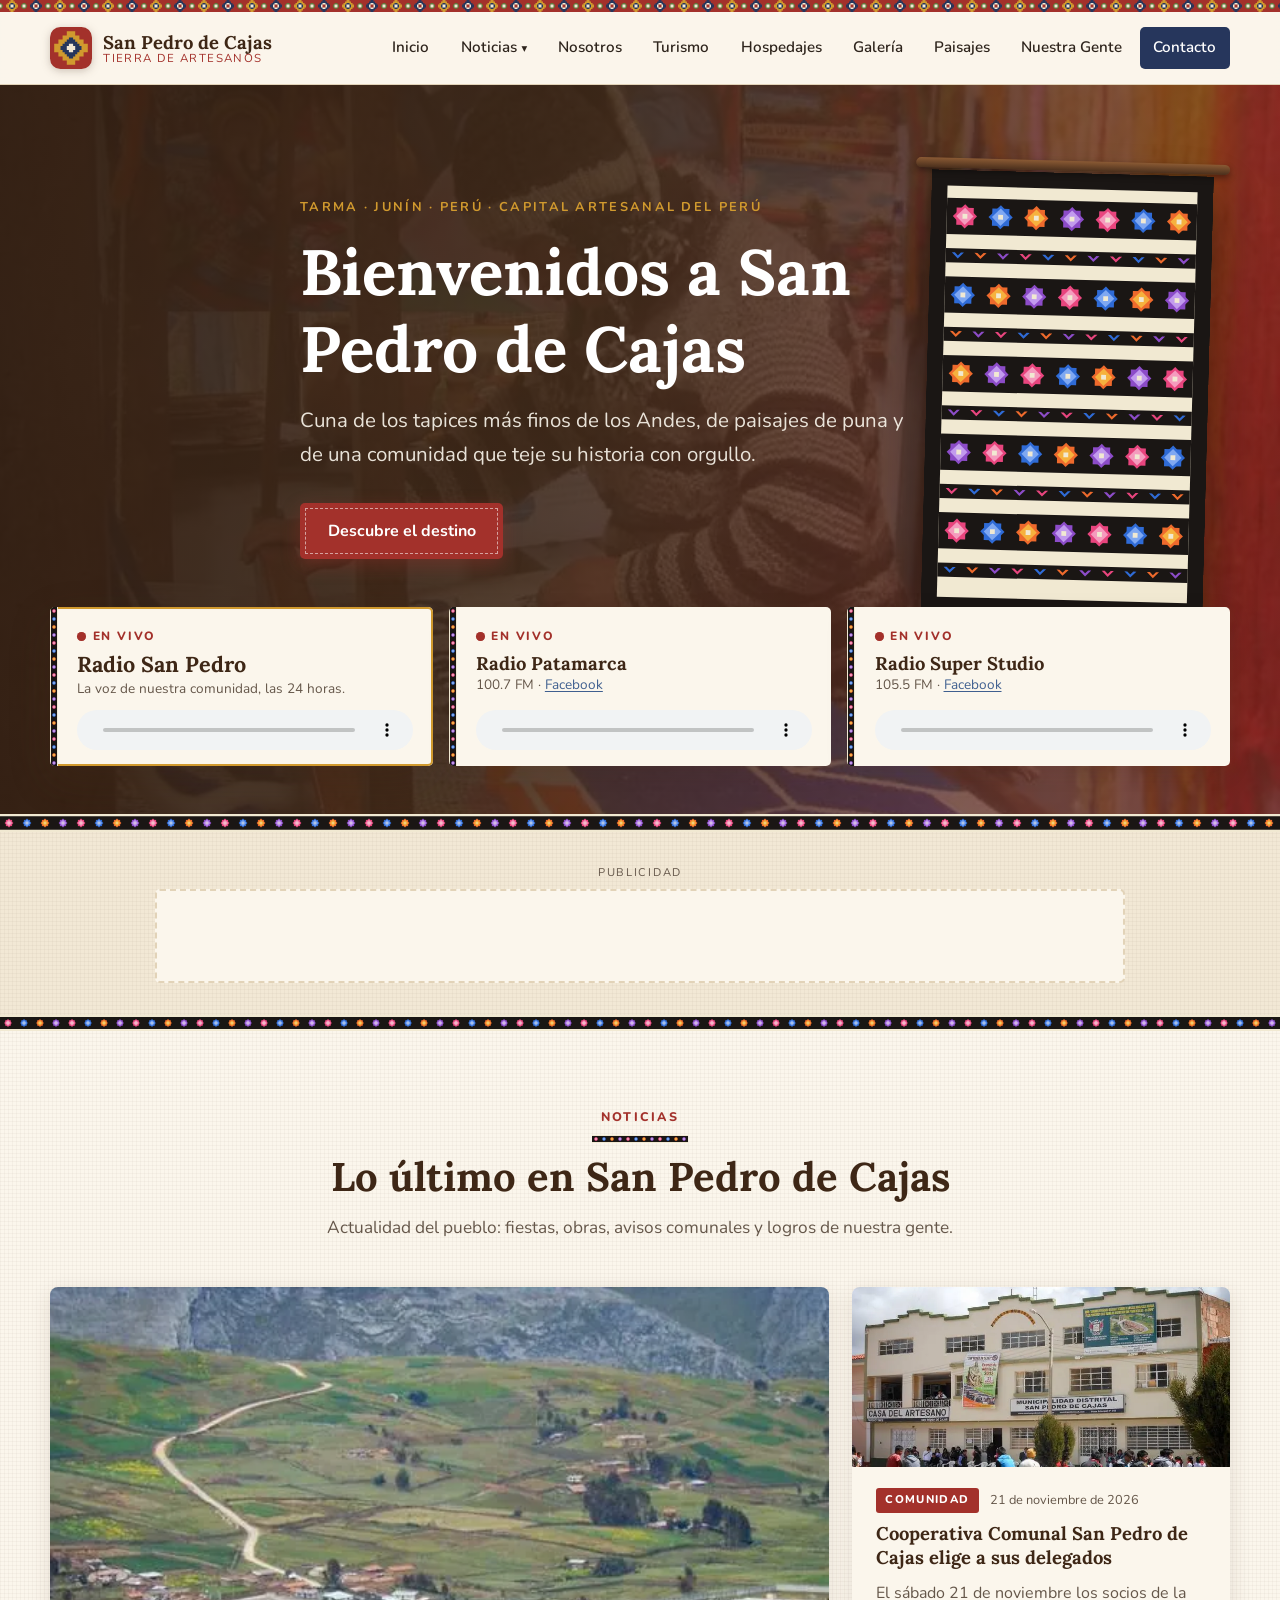
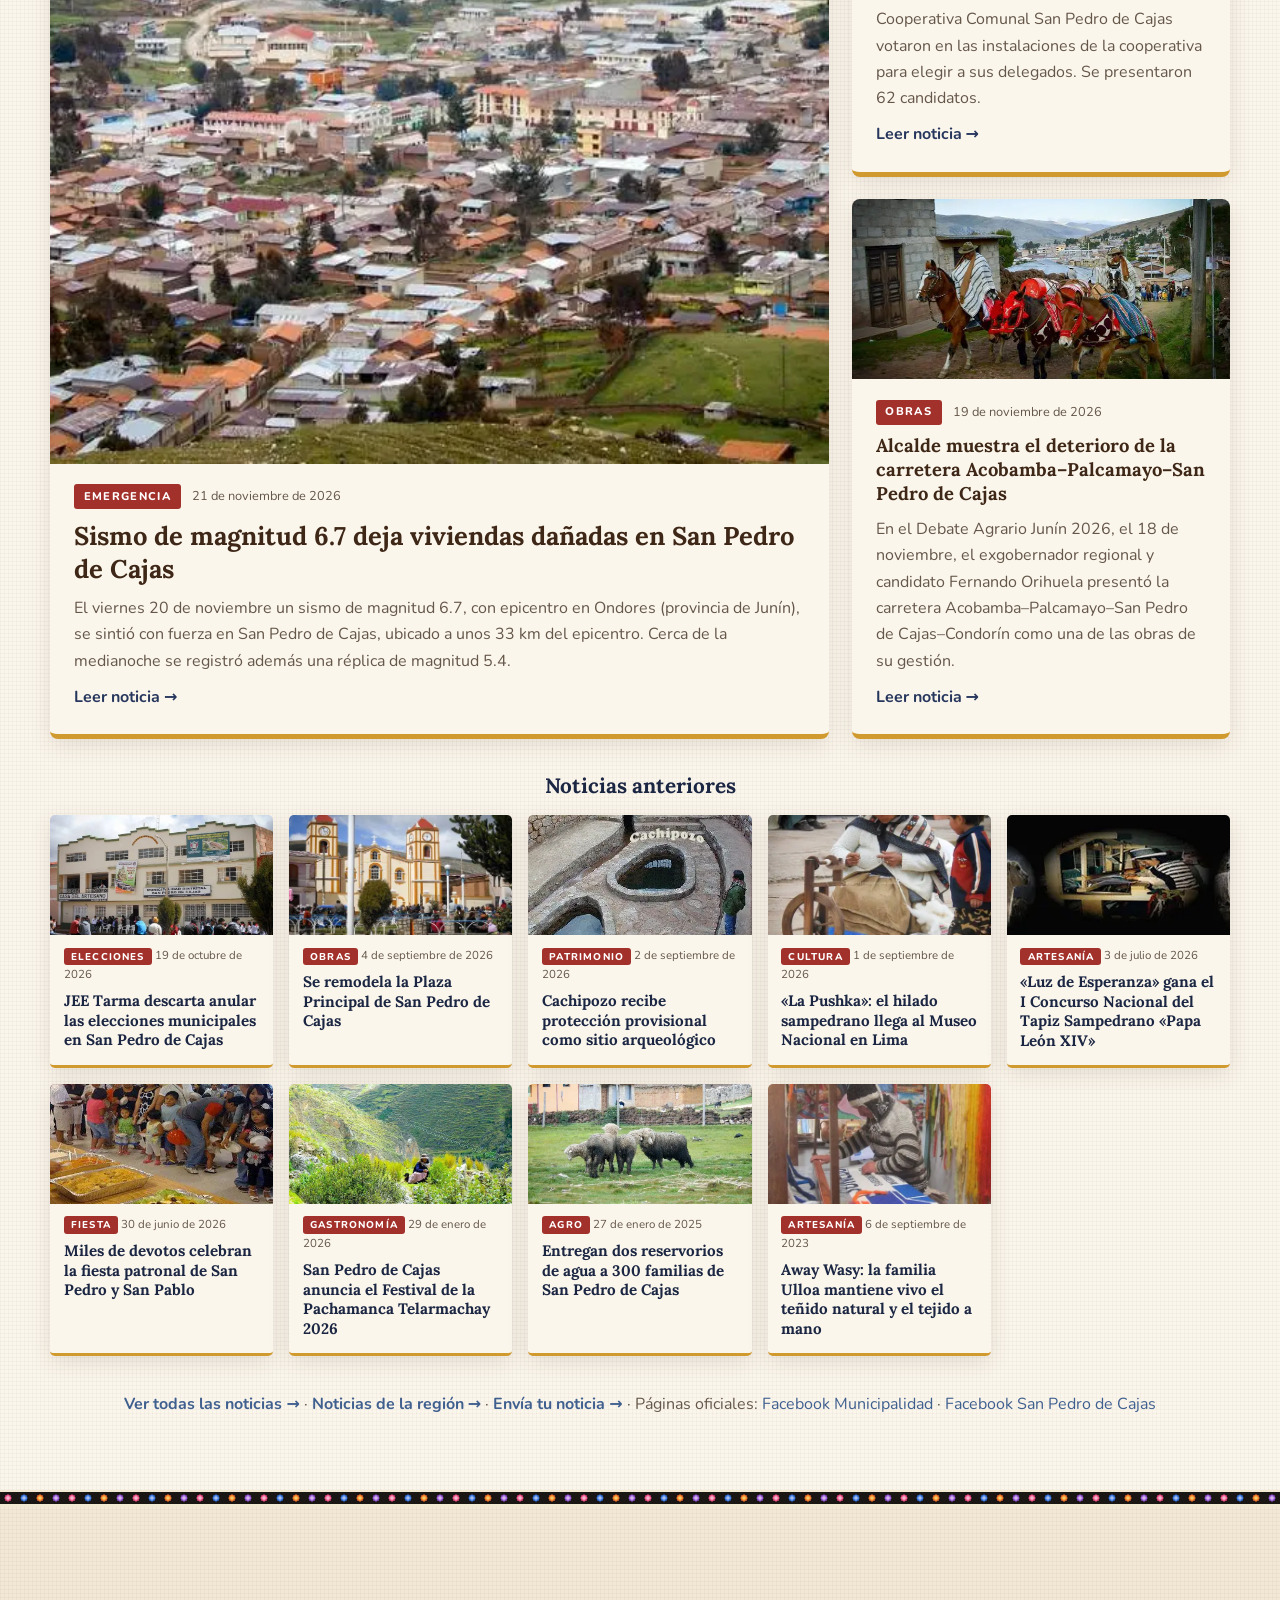
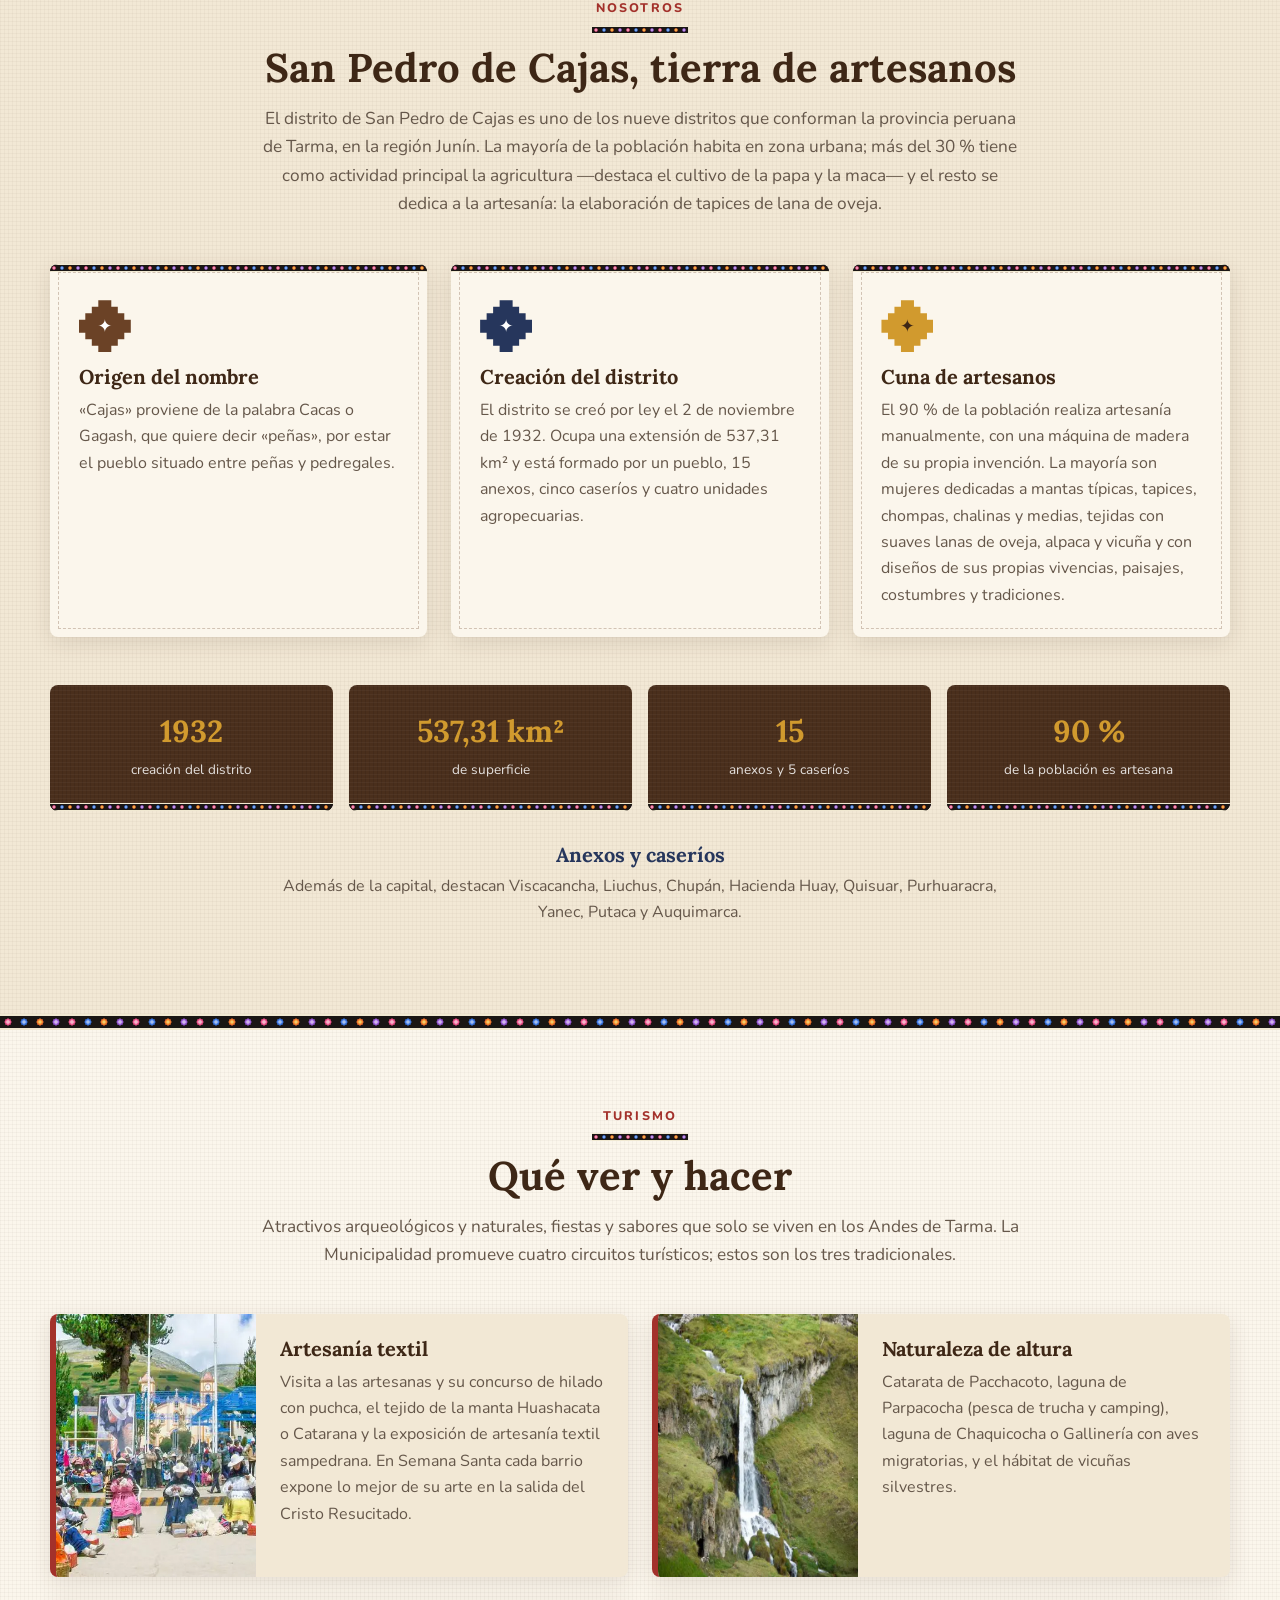
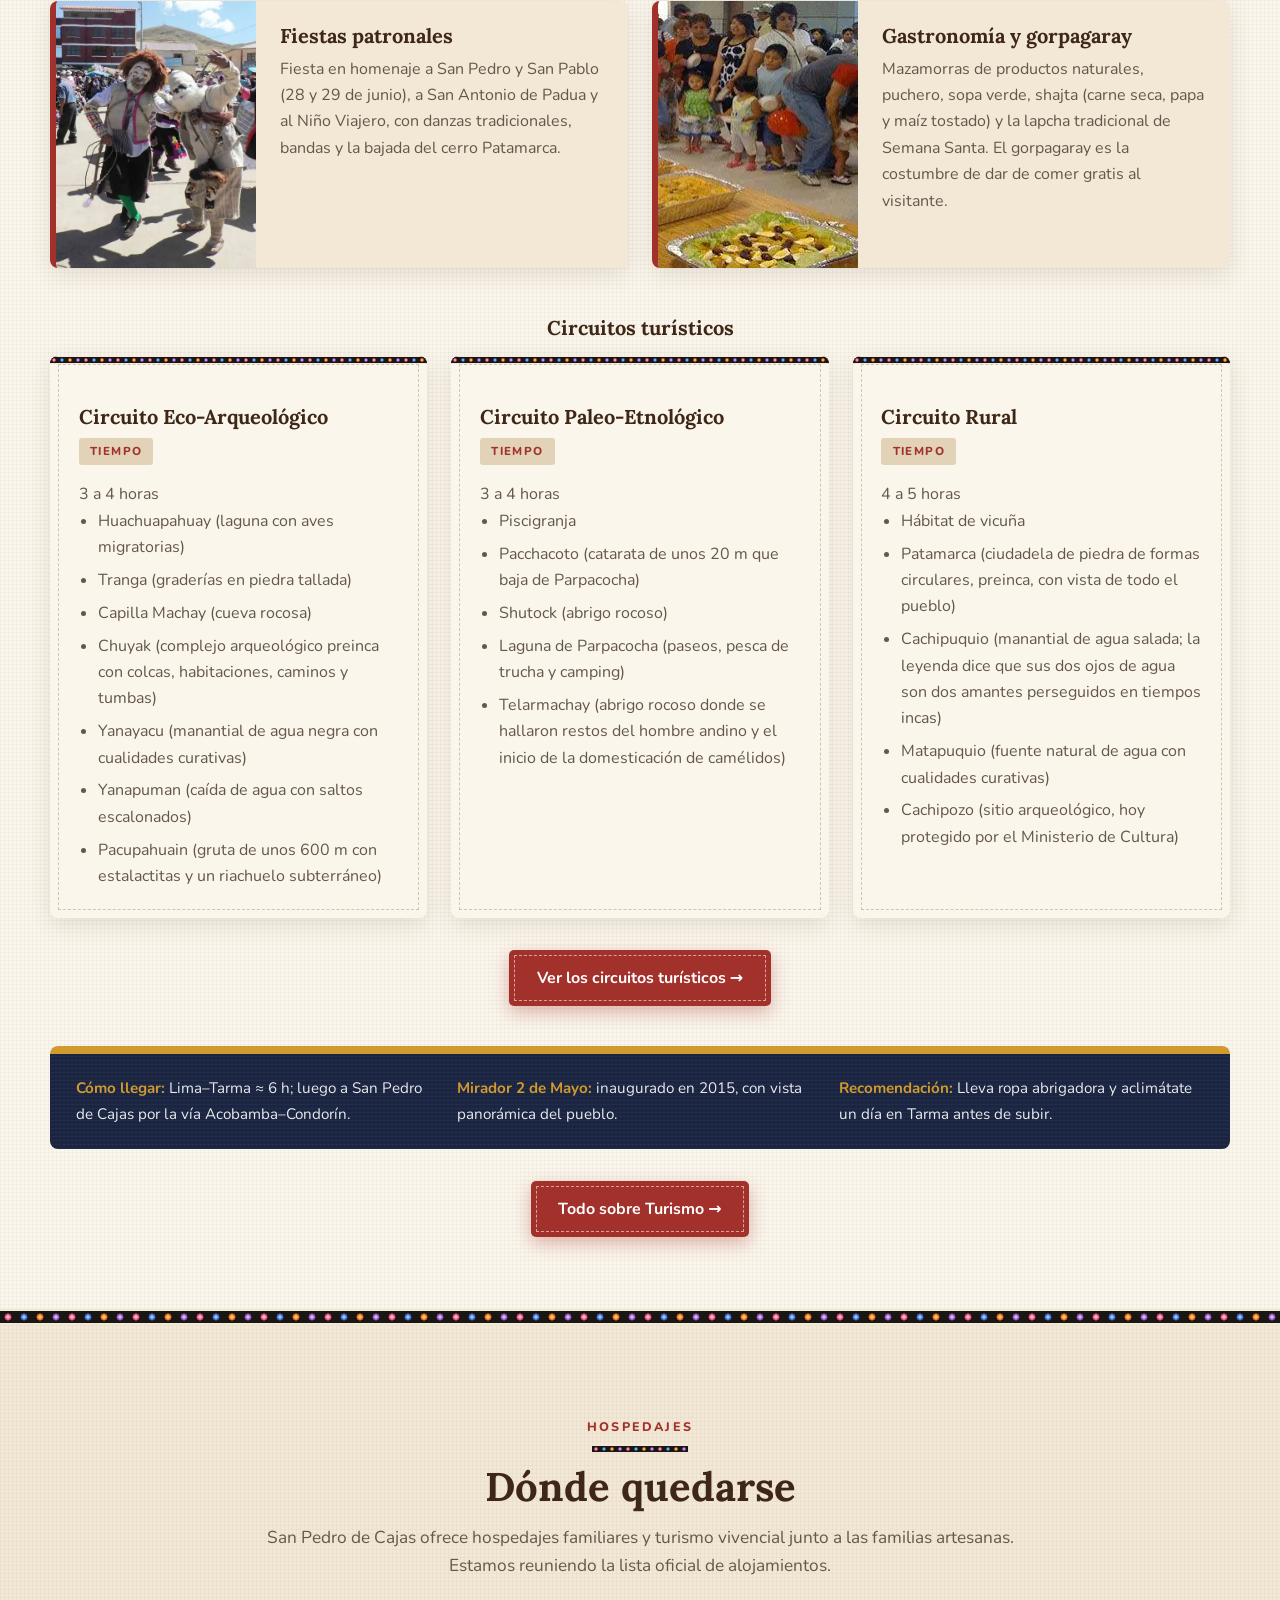
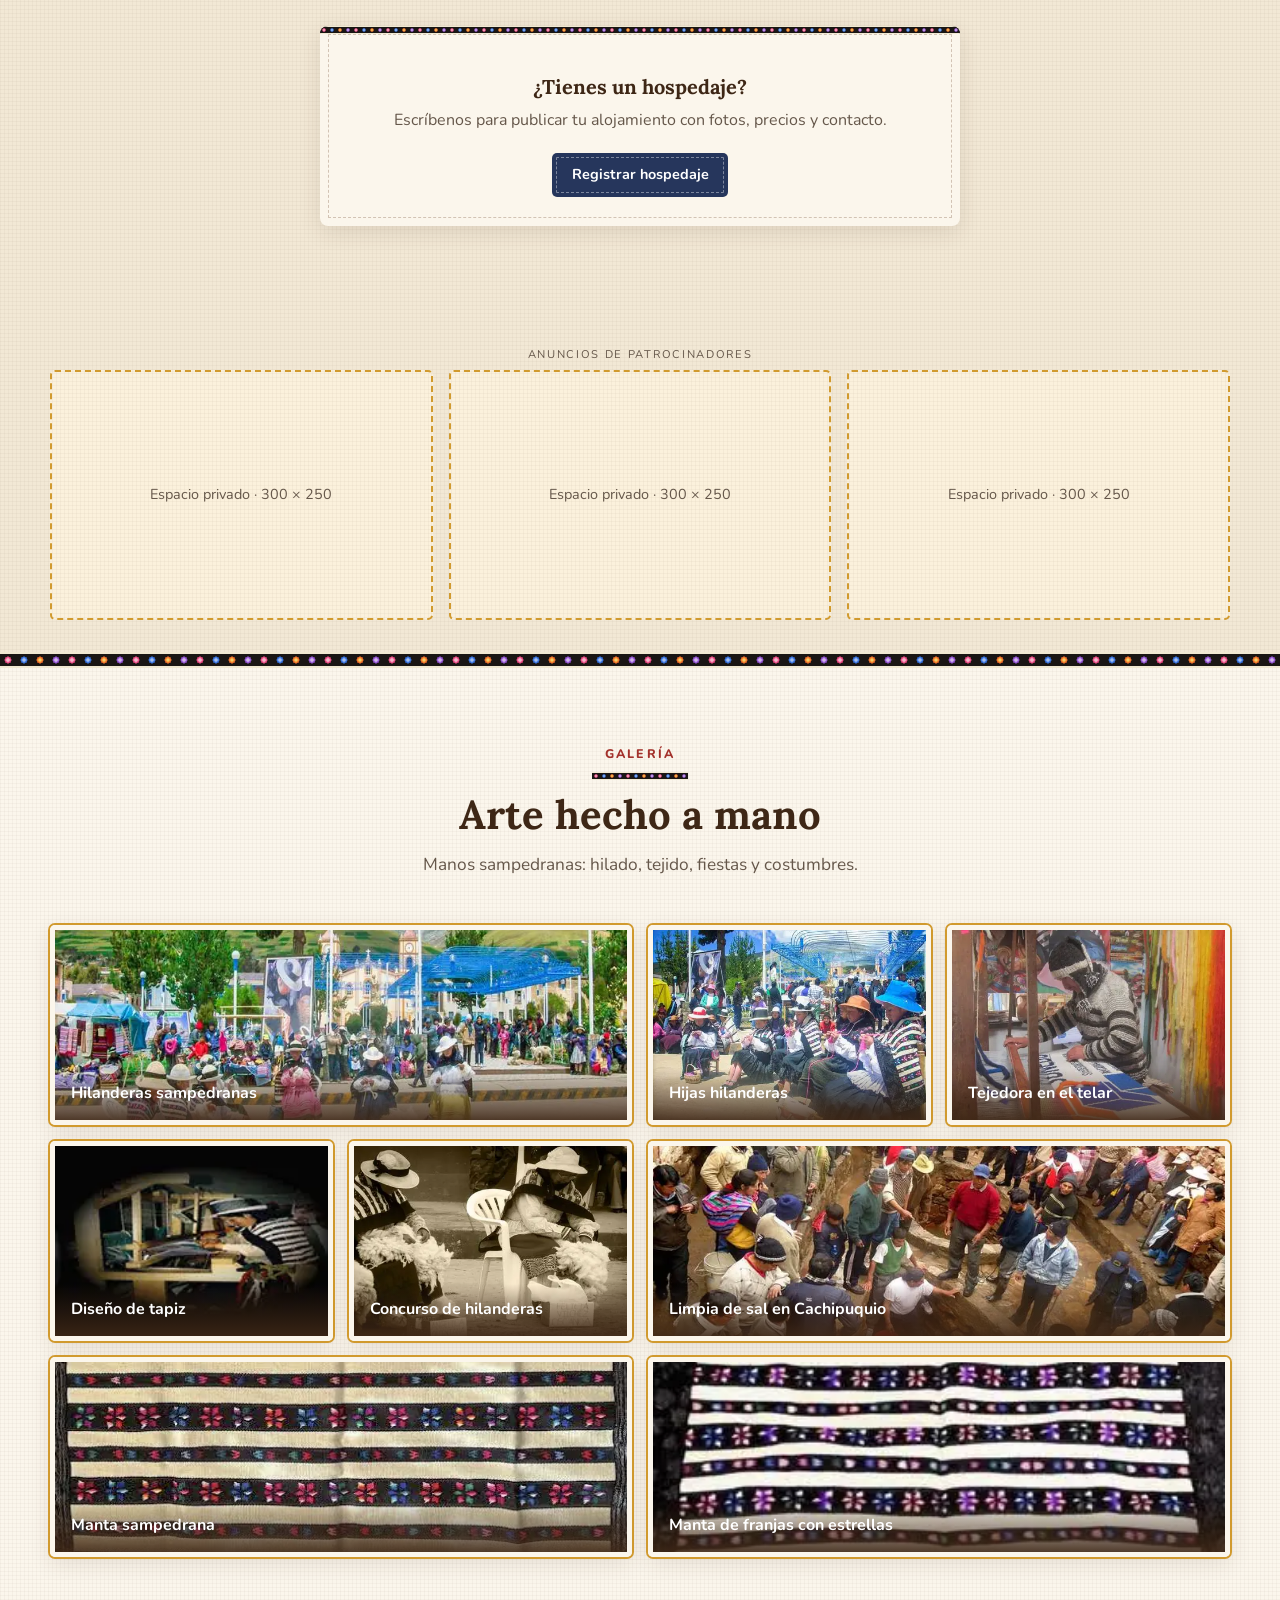
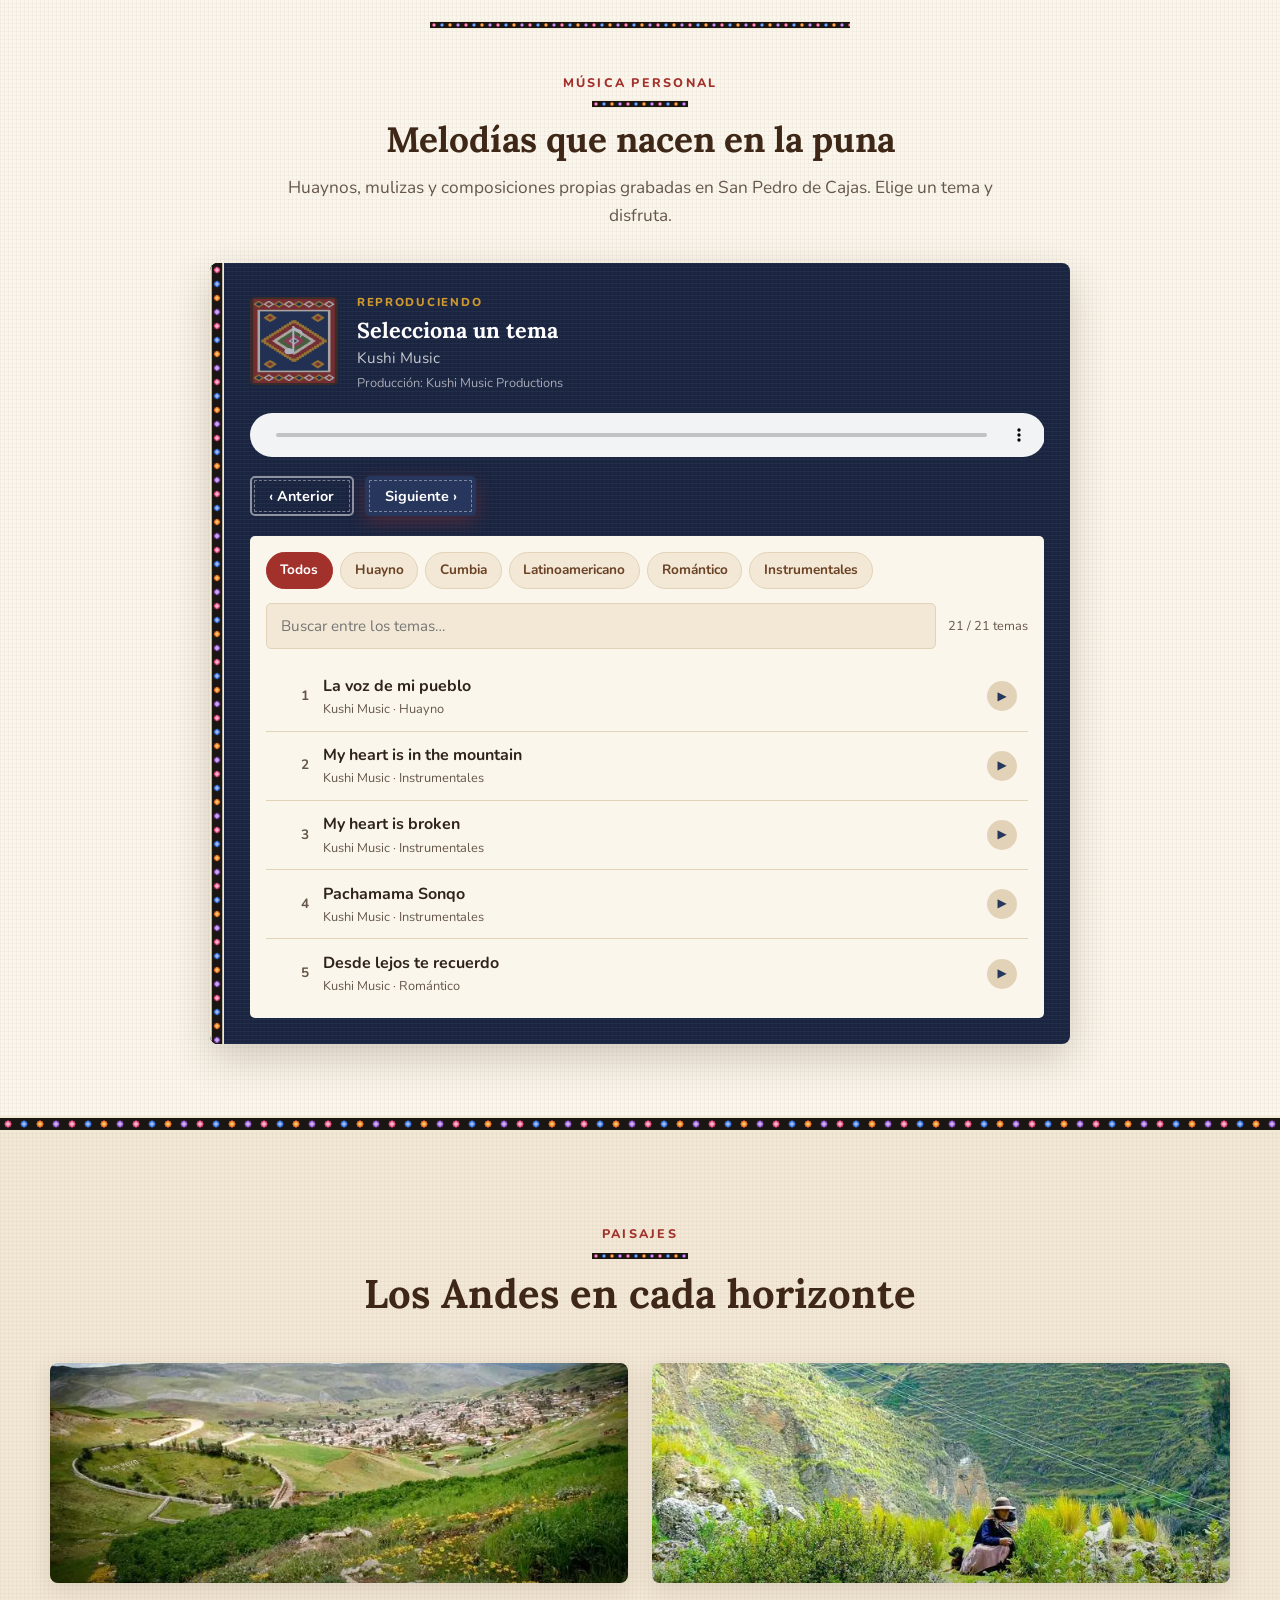
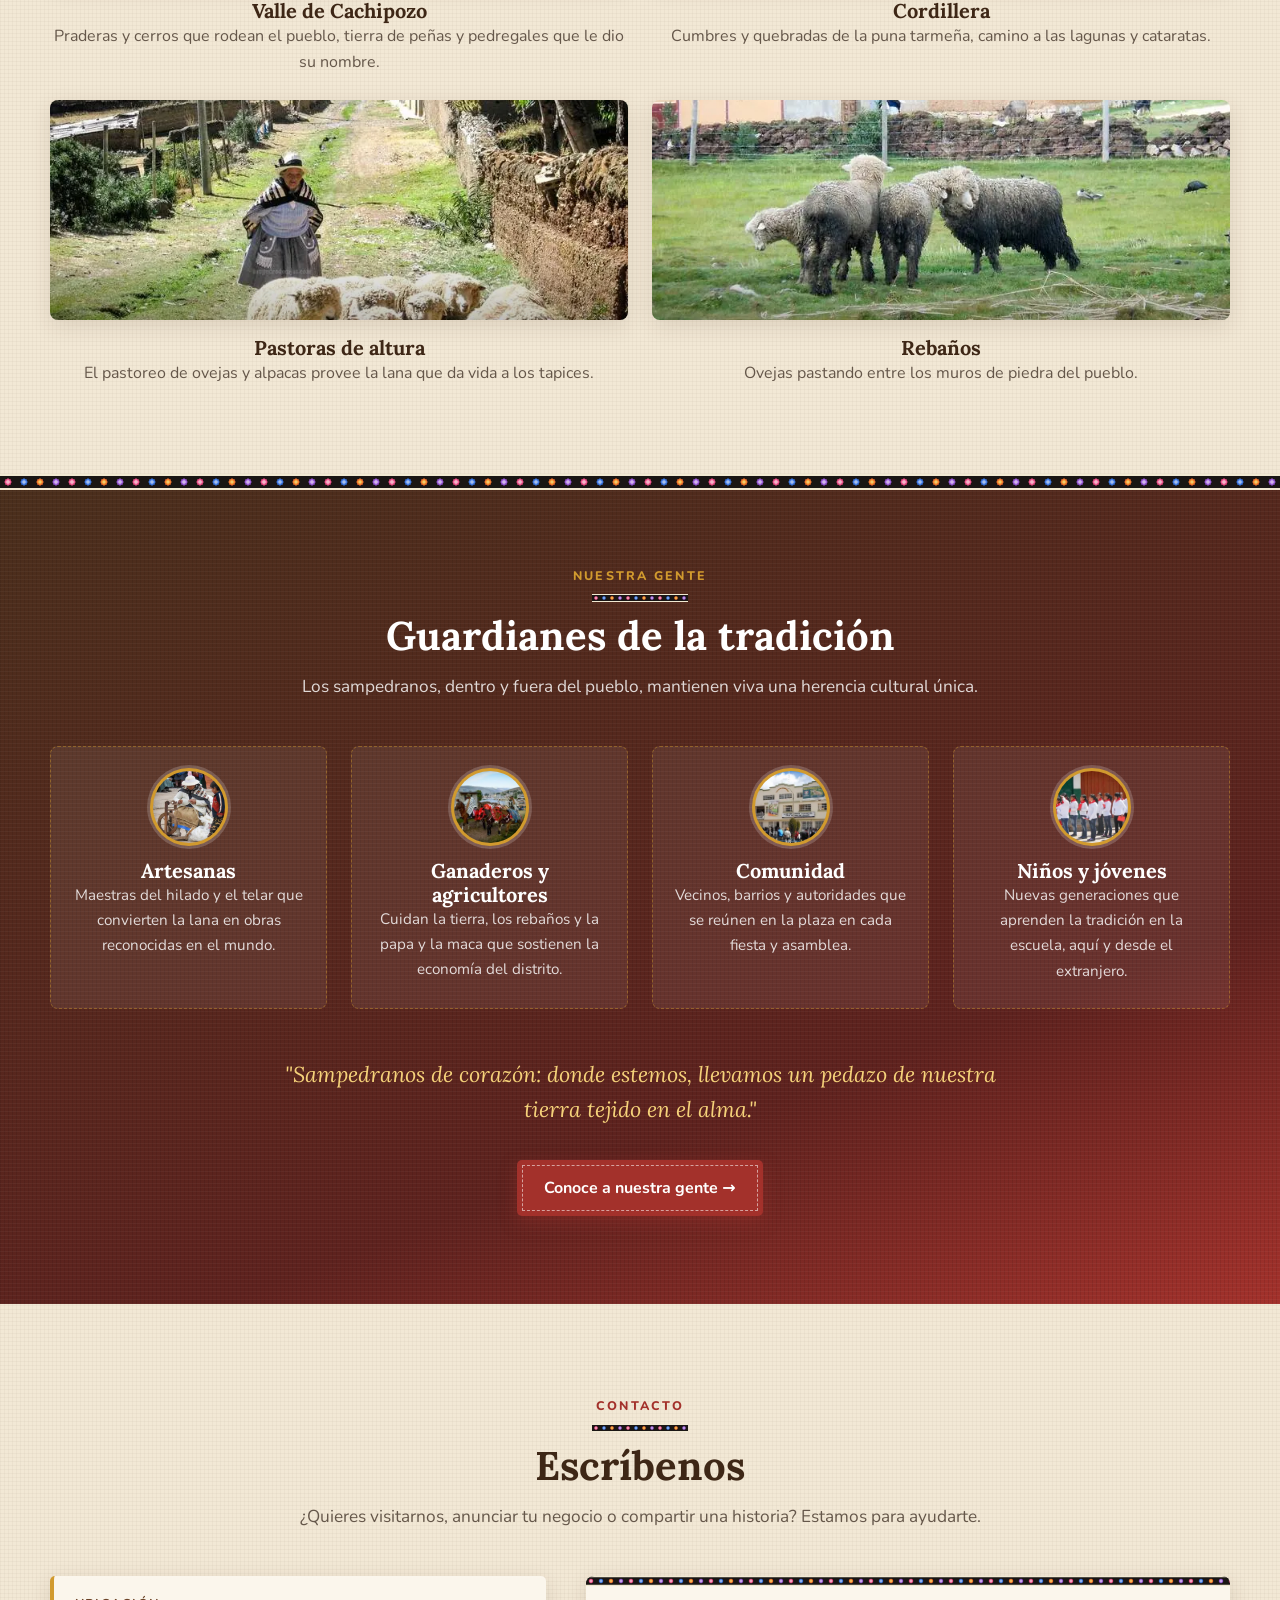
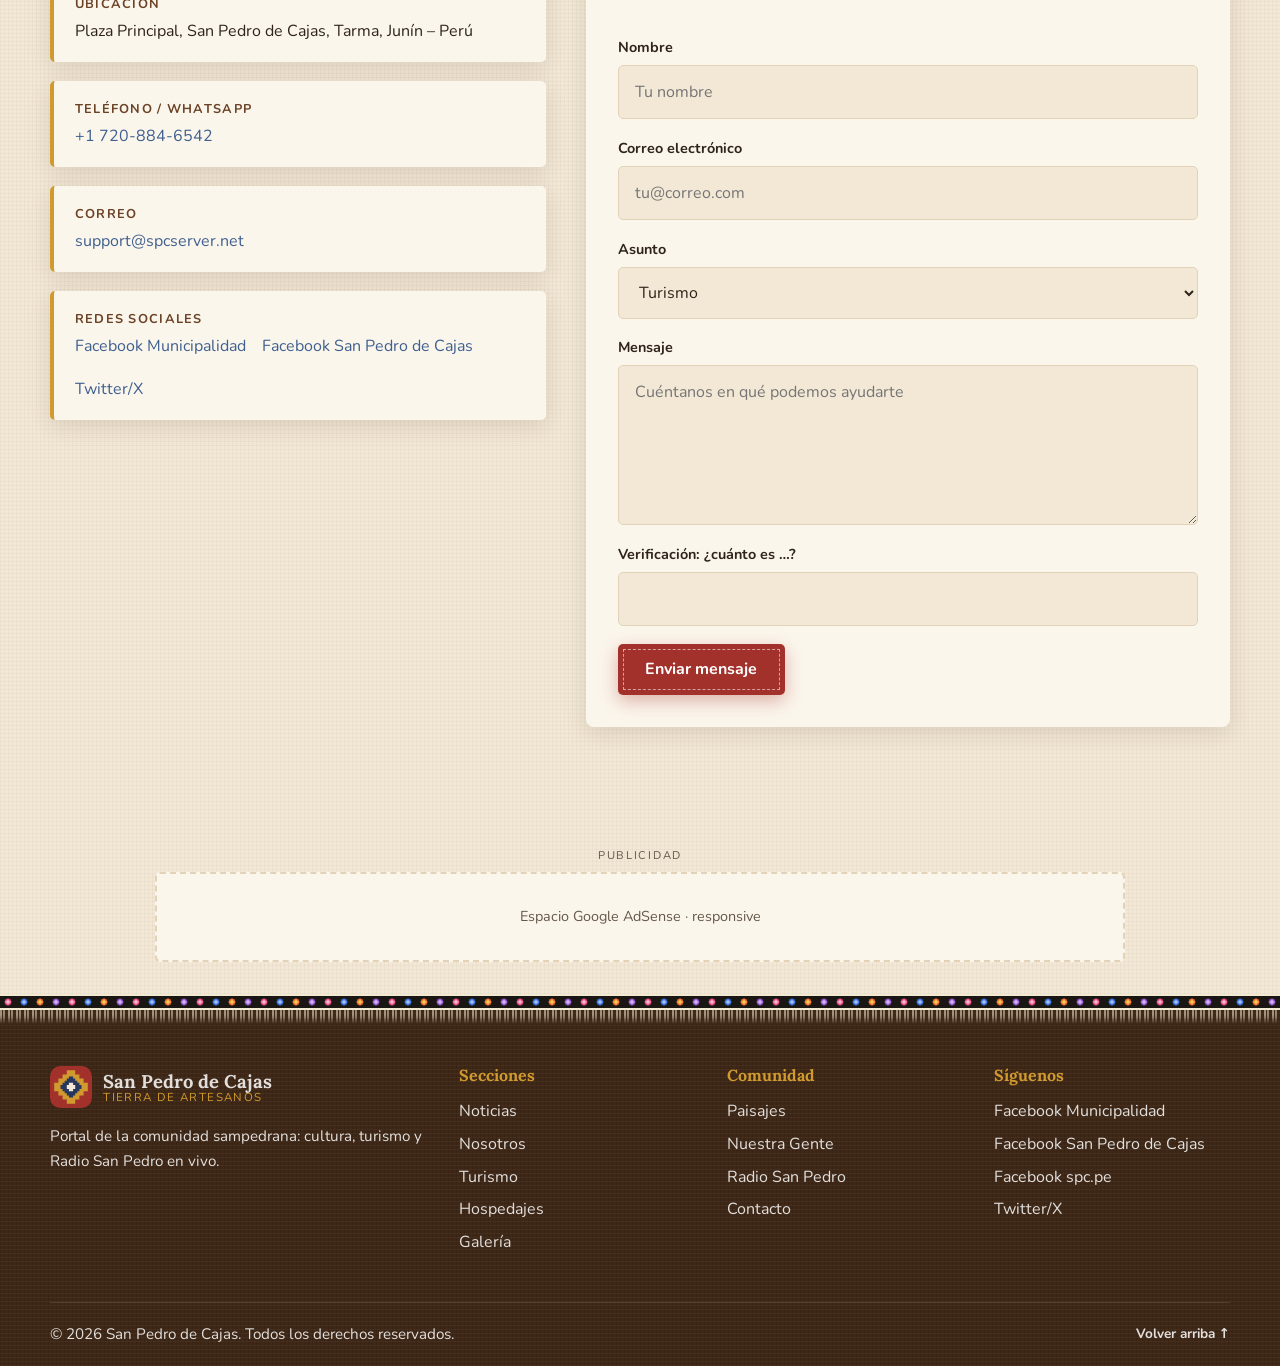
==== commit 00a94fa8: "WebP: <picture> con fuentes WebP para todas las fotos y hero con image-set Co-Authored-By: Devin AI " ====
--- a/index.html
+++ b/index.html
@@ -18,8 +18,8 @@
     <link rel="preconnect" href="https://fonts.gstatic.com" crossorigin>
     <link rel="preload" as="style" href="https://fonts.googleapis.com/css2?family=Lora:wght@600;700&family=Nunito:wght@400;600;700&display=swap" onload="this.onload=null;this.rel='stylesheet'">
     <noscript><link rel="stylesheet" href="https://fonts.googleapis.com/css2?family=Lora:wght@600;700&family=Nunito:wght@400;600;700&display=swap"></noscript>
-    <link rel="preload" as="image" href="imagenes/tejedora-telar-hero.jpg" fetchpriority="high">
-    <link rel="stylesheet" href="styles.css?v=20261126b">
+    <link rel="preload" as="image" href="imagenes/tejedora-telar-hero.webp" type="image/webp" fetchpriority="high">
+    <link rel="stylesheet" href="styles.css?v=20261126c">
 </head>
 <body>
 
@@ -130,7 +130,7 @@
 
                 <div class="news-grid">
                     <article class="news news--destacada">
-                        <div class="news__media"><img src="imagenes/panorama-aerea.jpg" srcset="imagenes/panorama-aerea-480.jpg 480w, imagenes/panorama-aerea-720.jpg 720w, imagenes/panorama-aerea-960.jpg 960w, imagenes/panorama-aerea.jpg 1600w" sizes="(max-width: 700px) 100vw, 600px" alt="Vista panorámica de San Pedro de Cajas (foto referencial)" loading="lazy"></div>
+                        <div class="news__media"><picture><source type="image/webp" srcset="imagenes/panorama-aerea-480.webp 480w, imagenes/panorama-aerea-720.webp 720w, imagenes/panorama-aerea-960.webp 960w, imagenes/panorama-aerea.webp 1600w" sizes="(max-width: 700px) 100vw, 600px"><img src="imagenes/panorama-aerea.jpg" srcset="imagenes/panorama-aerea-480.jpg 480w, imagenes/panorama-aerea-720.jpg 720w, imagenes/panorama-aerea-960.jpg 960w, imagenes/panorama-aerea.jpg 1600w" sizes="(max-width: 700px) 100vw, 600px" alt="Vista panorámica de San Pedro de Cajas (foto referencial)" loading="lazy"></picture></div>
                         <div class="news__body">
                             <div class="news__meta">
                                 <span class="news__tag">Emergencia</span>
@@ -142,7 +142,7 @@
                         </div>
                     </article>
                     <article class="news">
-                        <div class="news__media"><img src="imagenes/comunidad-municipio.jpg" srcset="imagenes/comunidad-municipio-480.jpg 480w, imagenes/comunidad-municipio-720.jpg 720w, imagenes/comunidad-municipio-960.jpg 960w, imagenes/comunidad-municipio.jpg 1600w" sizes="(max-width: 700px) 100vw, 600px" alt="Comuneros reunidos en San Pedro de Cajas (foto referencial)" loading="lazy"></div>
+                        <div class="news__media"><picture><source type="image/webp" srcset="imagenes/comunidad-municipio-480.webp 480w, imagenes/comunidad-municipio-720.webp 720w, imagenes/comunidad-municipio-960.webp 960w, imagenes/comunidad-municipio.webp 1600w" sizes="(max-width: 700px) 100vw, 600px"><img src="imagenes/comunidad-municipio.jpg" srcset="imagenes/comunidad-municipio-480.jpg 480w, imagenes/comunidad-municipio-720.jpg 720w, imagenes/comunidad-municipio-960.jpg 960w, imagenes/comunidad-municipio.jpg 1600w" sizes="(max-width: 700px) 100vw, 600px" alt="Comuneros reunidos en San Pedro de Cajas (foto referencial)" loading="lazy"></picture></div>
                         <div class="news__body">
                             <div class="news__meta">
                                 <span class="news__tag">Comunidad</span>
@@ -154,7 +154,7 @@
                         </div>
                     </article>
                     <article class="news">
-                        <div class="news__media"><img src="imagenes/arrieros.jpg" srcset="imagenes/arrieros-480.jpg 480w, imagenes/arrieros-720.jpg 720w, imagenes/arrieros-960.jpg 960w, imagenes/arrieros.jpg 1600w" sizes="(max-width: 700px) 100vw, 600px" alt="Camino de altura en San Pedro de Cajas (foto referencial)" loading="lazy"></div>
+                        <div class="news__media"><picture><source type="image/webp" srcset="imagenes/arrieros-480.webp 480w, imagenes/arrieros-720.webp 720w, imagenes/arrieros-960.webp 960w, imagenes/arrieros.webp 1600w" sizes="(max-width: 700px) 100vw, 600px"><img src="imagenes/arrieros.jpg" srcset="imagenes/arrieros-480.jpg 480w, imagenes/arrieros-720.jpg 720w, imagenes/arrieros-960.jpg 960w, imagenes/arrieros.jpg 1600w" sizes="(max-width: 700px) 100vw, 600px" alt="Camino de altura en San Pedro de Cajas (foto referencial)" loading="lazy"></picture></div>
                         <div class="news__body">
                             <div class="news__meta">
                                 <span class="news__tag">Obras</span>
@@ -170,63 +170,63 @@
                 <h3 class="news-older__title">Noticias anteriores</h3>
                 <div class="news-minis news-minis--home">
                     <a class="news-mini" href="noticias.html#elecciones-municipales-2026">
-                        <img src="imagenes/comunidad-municipio.jpg" srcset="imagenes/comunidad-municipio-480.jpg 480w, imagenes/comunidad-municipio-720.jpg 720w, imagenes/comunidad-municipio-960.jpg 960w, imagenes/comunidad-municipio.jpg 1600w" sizes="(max-width: 700px) 45vw, 280px" alt="" loading="lazy">
+                        <picture><source type="image/webp" srcset="imagenes/comunidad-municipio-480.webp 480w, imagenes/comunidad-municipio-720.webp 720w, imagenes/comunidad-municipio-960.webp 960w, imagenes/comunidad-municipio.webp 1600w" sizes="(max-width: 700px) 45vw, 280px"><img src="imagenes/comunidad-municipio.jpg" srcset="imagenes/comunidad-municipio-480.jpg 480w, imagenes/comunidad-municipio-720.jpg 720w, imagenes/comunidad-municipio-960.jpg 960w, imagenes/comunidad-municipio.jpg 1600w" sizes="(max-width: 700px) 45vw, 280px" alt="" loading="lazy"></picture>
                         <span class="news-mini__body">
                             <span class="news-mini__meta"><span class="news__tag">Elecciones</span> <time datetime="2026-10-19">19 de octubre de 2026</time></span>
                             <strong>JEE Tarma descarta anular las elecciones municipales en San Pedro de Cajas</strong>
                         </span>
                     </a>
                     <a class="news-mini" href="noticias.html#remodelacion-plaza-principal">
-                        <img src="imagenes/plaza-san-pedro.jpg" srcset="imagenes/plaza-san-pedro-480.jpg 480w, imagenes/plaza-san-pedro-720.jpg 720w, imagenes/plaza-san-pedro-960.jpg 960w, imagenes/plaza-san-pedro.jpg 1600w" sizes="(max-width: 700px) 45vw, 280px" alt="" loading="lazy">
+                        <picture><source type="image/webp" srcset="imagenes/plaza-san-pedro-480.webp 480w, imagenes/plaza-san-pedro-720.webp 720w, imagenes/plaza-san-pedro-960.webp 960w, imagenes/plaza-san-pedro.webp 1600w" sizes="(max-width: 700px) 45vw, 280px"><img src="imagenes/plaza-san-pedro.jpg" srcset="imagenes/plaza-san-pedro-480.jpg 480w, imagenes/plaza-san-pedro-720.jpg 720w, imagenes/plaza-san-pedro-960.jpg 960w, imagenes/plaza-san-pedro.jpg 1600w" sizes="(max-width: 700px) 45vw, 280px" alt="" loading="lazy"></picture>
                         <span class="news-mini__body">
                             <span class="news-mini__meta"><span class="news__tag">Obras</span> <time datetime="2026-09-04">4 de septiembre de 2026</time></span>
                             <strong>Se remodela la Plaza Principal de San Pedro de Cajas</strong>
                         </span>
                     </a>
                     <a class="news-mini" href="noticias.html#cachipozo-proteccion-provisional">
-                        <img src="imagenes/cachipozo.jpg" alt="" loading="lazy">
+                        <picture><source type="image/webp" srcset="imagenes/cachipozo.webp"><img src="imagenes/cachipozo.jpg" alt="" loading="lazy"></picture>
                         <span class="news-mini__body">
                             <span class="news-mini__meta"><span class="news__tag">Patrimonio</span> <time datetime="2026-09-02">2 de septiembre de 2026</time></span>
                             <strong>Cachipozo recibe protección provisional como sitio arqueológico</strong>
                         </span>
                     </a>
                     <a class="news-mini" href="noticias.html#la-pushka-museo-nacional">
-                        <img src="imagenes/hilandera-sanpedrana.jpg" srcset="imagenes/hilandera-sanpedrana-480.jpg 480w, imagenes/hilandera-sanpedrana-720.jpg 720w, imagenes/hilandera-sanpedrana-960.jpg 960w, imagenes/hilandera-sanpedrana.jpg 1280w" sizes="(max-width: 700px) 45vw, 280px" alt="" loading="lazy">
+                        <picture><source type="image/webp" srcset="imagenes/hilandera-sanpedrana-480.webp 480w, imagenes/hilandera-sanpedrana-720.webp 720w, imagenes/hilandera-sanpedrana-960.webp 960w, imagenes/hilandera-sanpedrana.webp 1280w" sizes="(max-width: 700px) 45vw, 280px"><img src="imagenes/hilandera-sanpedrana.jpg" srcset="imagenes/hilandera-sanpedrana-480.jpg 480w, imagenes/hilandera-sanpedrana-720.jpg 720w, imagenes/hilandera-sanpedrana-960.jpg 960w, imagenes/hilandera-sanpedrana.jpg 1280w" sizes="(max-width: 700px) 45vw, 280px" alt="" loading="lazy"></picture>
                         <span class="news-mini__body">
                             <span class="news-mini__meta"><span class="news__tag">Cultura</span> <time datetime="2026-09-01">1 de septiembre de 2026</time></span>
                             <strong>«La Pushka»: el hilado sampedrano llega al Museo Nacional en Lima</strong>
                         </span>
                     </a>
                     <a class="news-mini" href="noticias.html#tapiz-papa-leon-xiv">
-                        <img src="imagenes/tapiz-diseno.jpg" alt="" loading="lazy">
+                        <picture><source type="image/webp" srcset="imagenes/tapiz-diseno.webp"><img src="imagenes/tapiz-diseno.jpg" alt="" loading="lazy"></picture>
                         <span class="news-mini__body">
                             <span class="news-mini__meta"><span class="news__tag">Artesanía</span> <time datetime="2026-07-03">3 de julio de 2026</time></span>
                             <strong>«Luz de Esperanza» gana el I Concurso Nacional del Tapiz Sampedrano «Papa León XIV»</strong>
                         </span>
                     </a>
                     <a class="news-mini" href="noticias.html#fiesta-patronal-2026">
-                        <img src="imagenes/gorpagaray.jpg" alt="" loading="lazy">
+                        <picture><source type="image/webp" srcset="imagenes/gorpagaray.webp"><img src="imagenes/gorpagaray.jpg" alt="" loading="lazy"></picture>
                         <span class="news-mini__body">
                             <span class="news-mini__meta"><span class="news__tag">Fiesta</span> <time datetime="2026-06-30">30 de junio de 2026</time></span>
                             <strong>Miles de devotos celebran la fiesta patronal de San Pedro y San Pablo</strong>
                         </span>
                     </a>
                     <a class="news-mini" href="noticias.html#festival-pachamanca-telarmachay-2026">
-                        <img src="imagenes/cordillera.jpg" srcset="imagenes/cordillera-480.jpg 480w, imagenes/cordillera-720.jpg 720w, imagenes/cordillera-960.jpg 960w, imagenes/cordillera.jpg 1600w" sizes="(max-width: 700px) 45vw, 280px" alt="" loading="lazy">
+                        <picture><source type="image/webp" srcset="imagenes/cordillera-480.webp 480w, imagenes/cordillera-720.webp 720w, imagenes/cordillera-960.webp 960w, imagenes/cordillera.webp 1600w" sizes="(max-width: 700px) 45vw, 280px"><img src="imagenes/cordillera.jpg" srcset="imagenes/cordillera-480.jpg 480w, imagenes/cordillera-720.jpg 720w, imagenes/cordillera-960.jpg 960w, imagenes/cordillera.jpg 1600w" sizes="(max-width: 700px) 45vw, 280px" alt="" loading="lazy"></picture>
                         <span class="news-mini__body">
                             <span class="news-mini__meta"><span class="news__tag">Gastronomía</span> <time datetime="2026-01-29">29 de enero de 2026</time></span>
                             <strong>San Pedro de Cajas anuncia el Festival de la Pachamanca Telarmachay 2026</strong>
                         </span>
                     </a>
                     <a class="news-mini" href="noticias.html#reservorios-agro-rural-2025">
-                        <img src="imagenes/ovejas.jpg" srcset="imagenes/ovejas-480.jpg 480w, imagenes/ovejas-720.jpg 720w, imagenes/ovejas-960.jpg 960w, imagenes/ovejas.jpg 1600w" sizes="(max-width: 700px) 45vw, 280px" alt="" loading="lazy">
+                        <picture><source type="image/webp" srcset="imagenes/ovejas-480.webp 480w, imagenes/ovejas-720.webp 720w, imagenes/ovejas-960.webp 960w, imagenes/ovejas.webp 1600w" sizes="(max-width: 700px) 45vw, 280px"><img src="imagenes/ovejas.jpg" srcset="imagenes/ovejas-480.jpg 480w, imagenes/ovejas-720.jpg 720w, imagenes/ovejas-960.jpg 960w, imagenes/ovejas.jpg 1600w" sizes="(max-width: 700px) 45vw, 280px" alt="" loading="lazy"></picture>
                         <span class="news-mini__body">
                             <span class="news-mini__meta"><span class="news__tag">Agro</span> <time datetime="2025-01-27">27 de enero de 2025</time></span>
                             <strong>Entregan dos reservorios de agua a 300 familias de San Pedro de Cajas</strong>
                         </span>
                     </a>
                     <a class="news-mini" href="noticias.html#away-wasy-tapices-2023">
-                        <img src="imagenes/tejedora-telar.jpg" srcset="imagenes/tejedora-telar-480.jpg 480w, imagenes/tejedora-telar-720.jpg 720w, imagenes/tejedora-telar-960.jpg 960w, imagenes/tejedora-telar.jpg 1140w" sizes="(max-width: 700px) 45vw, 280px" alt="" loading="lazy">
+                        <picture><source type="image/webp" srcset="imagenes/tejedora-telar-480.webp 480w, imagenes/tejedora-telar-720.webp 720w, imagenes/tejedora-telar-960.webp 960w, imagenes/tejedora-telar.webp 1140w" sizes="(max-width: 700px) 45vw, 280px"><img src="imagenes/tejedora-telar.jpg" srcset="imagenes/tejedora-telar-480.jpg 480w, imagenes/tejedora-telar-720.jpg 720w, imagenes/tejedora-telar-960.jpg 960w, imagenes/tejedora-telar.jpg 1140w" sizes="(max-width: 700px) 45vw, 280px" alt="" loading="lazy"></picture>
                         <span class="news-mini__body">
                             <span class="news-mini__meta"><span class="news__tag">Artesanía</span> <time datetime="2023-09-06">6 de septiembre de 2023</time></span>
                             <strong>Away Wasy: la familia Ulloa mantiene vivo el teñido natural y el tejido a mano</strong>
@@ -289,28 +289,28 @@
 
                 <div class="grid grid--2">
                     <article class="feature">
-                        <div class="feature__media"><img src="imagenes/hilanderas.jpg" srcset="imagenes/hilanderas-480.jpg 480w, imagenes/hilanderas-720.jpg 720w, imagenes/hilanderas-960.jpg 960w, imagenes/hilanderas.jpg 1600w" sizes="(max-width: 520px) 100vw, 200px" alt="Artesanas sampedranas hilando lana" loading="lazy"></div>
+                        <div class="feature__media"><picture><source type="image/webp" srcset="imagenes/hilanderas-480.webp 480w, imagenes/hilanderas-720.webp 720w, imagenes/hilanderas-960.webp 960w, imagenes/hilanderas.webp 1600w" sizes="(max-width: 520px) 100vw, 200px"><img src="imagenes/hilanderas.jpg" srcset="imagenes/hilanderas-480.jpg 480w, imagenes/hilanderas-720.jpg 720w, imagenes/hilanderas-960.jpg 960w, imagenes/hilanderas.jpg 1600w" sizes="(max-width: 520px) 100vw, 200px" alt="Artesanas sampedranas hilando lana" loading="lazy"></picture></div>
                         <div class="feature__body">
                             <h3>Artesanía textil</h3>
                             <p>Visita a las artesanas y su concurso de hilado con puchca, el tejido de la manta Huashacata o Catarana y la exposición de artesanía textil sampedrana. En Semana Santa cada barrio expone lo mejor de su arte en la salida del Cristo Resucitado.</p>
                         </div>
                     </article>
                     <article class="feature">
-                        <div class="feature__media"><img src="imagenes/catarata-pacchacoto.jpg" srcset="imagenes/catarata-pacchacoto-480.jpg 480w, imagenes/catarata-pacchacoto-720.jpg 720w, imagenes/catarata-pacchacoto-960.jpg 960w, imagenes/catarata-pacchacoto.jpg 1218w" sizes="(max-width: 520px) 100vw, 200px" alt="Catarata de Pacchacoto en San Pedro de Cajas" loading="lazy"></div>
+                        <div class="feature__media"><picture><source type="image/webp" srcset="imagenes/catarata-pacchacoto-480.webp 480w, imagenes/catarata-pacchacoto-720.webp 720w, imagenes/catarata-pacchacoto-960.webp 960w, imagenes/catarata-pacchacoto.webp 1218w" sizes="(max-width: 520px) 100vw, 200px"><img src="imagenes/catarata-pacchacoto.jpg" srcset="imagenes/catarata-pacchacoto-480.jpg 480w, imagenes/catarata-pacchacoto-720.jpg 720w, imagenes/catarata-pacchacoto-960.jpg 960w, imagenes/catarata-pacchacoto.jpg 1218w" sizes="(max-width: 520px) 100vw, 200px" alt="Catarata de Pacchacoto en San Pedro de Cajas" loading="lazy"></picture></div>
                         <div class="feature__body">
                             <h3>Naturaleza de altura</h3>
                             <p>Catarata de Pacchacoto, laguna de Parpacocha (pesca de trucha y camping), laguna de Chaquicocha o Gallinería con aves migratorias, y el hábitat de vicuñas silvestres.</p>
                         </div>
                     </article>
                     <article class="feature">
-                        <div class="feature__media"><img src="imagenes/chutos.jpg" srcset="imagenes/chutos-480.jpg 480w, imagenes/chutos-720.jpg 720w, imagenes/chutos-960.jpg 960w, imagenes/chutos.jpg 1200w" sizes="(max-width: 520px) 100vw, 200px" alt="Danza tradicional de las fiestas patronales" loading="lazy"></div>
+                        <div class="feature__media"><picture><source type="image/webp" srcset="imagenes/chutos-480.webp 480w, imagenes/chutos-720.webp 720w, imagenes/chutos-960.webp 960w, imagenes/chutos.webp 1200w" sizes="(max-width: 520px) 100vw, 200px"><img src="imagenes/chutos.jpg" srcset="imagenes/chutos-480.jpg 480w, imagenes/chutos-720.jpg 720w, imagenes/chutos-960.jpg 960w, imagenes/chutos.jpg 1200w" sizes="(max-width: 520px) 100vw, 200px" alt="Danza tradicional de las fiestas patronales" loading="lazy"></picture></div>
                         <div class="feature__body">
                             <h3>Fiestas patronales</h3>
                             <p>Fiesta en homenaje a San Pedro y San Pablo (28 y 29 de junio), a San Antonio de Padua y al Niño Viajero, con danzas tradicionales, bandas y la bajada del cerro Patamarca.</p>
                         </div>
                     </article>
                     <article class="feature">
-                        <div class="feature__media"><img src="imagenes/gorpagaray.jpg" alt="Gorpagaray, costumbre de compartir alimentos" loading="lazy"></div>
+                        <div class="feature__media"><picture><source type="image/webp" srcset="imagenes/gorpagaray.webp"><img src="imagenes/gorpagaray.jpg" alt="Gorpagaray, costumbre de compartir alimentos" loading="lazy"></picture></div>
                         <div class="feature__body">
                             <h3>Gastronomía y gorpagaray</h3>
                             <p>Mazamorras de productos naturales, puchero, sopa verde, shajta (carne seca, papa y maíz tostado) y la lapcha tradicional de Semana Santa. El gorpagaray es la costumbre de dar de comer gratis al visitante.</p>
@@ -411,14 +411,14 @@
                 </header>
 
                 <div class="gallery">
-                    <figure class="gallery__item gallery__item--wide"><img src="imagenes/hilanderas.jpg" srcset="imagenes/hilanderas-480.jpg 480w, imagenes/hilanderas-720.jpg 720w, imagenes/hilanderas-960.jpg 960w, imagenes/hilanderas.jpg 1600w" sizes="(max-width: 700px) 100vw, 600px" alt="Hilanderas sampedranas" loading="lazy"><figcaption>Hilanderas sampedranas</figcaption></figure>
-                    <figure class="gallery__item"><img src="imagenes/hijas-hilanderas.jpg" srcset="imagenes/hijas-hilanderas-480.jpg 480w, imagenes/hijas-hilanderas-720.jpg 720w, imagenes/hijas-hilanderas-960.jpg 960w, imagenes/hijas-hilanderas.jpg 1600w" sizes="(max-width: 520px) 100vw, (max-width: 700px) 50vw, 300px" alt="Hijas hilanderas" loading="lazy"><figcaption>Hijas hilanderas</figcaption></figure>
-                    <figure class="gallery__item"><img src="imagenes/tejedora-telar.jpg" srcset="imagenes/tejedora-telar-480.jpg 480w, imagenes/tejedora-telar-720.jpg 720w, imagenes/tejedora-telar-960.jpg 960w, imagenes/tejedora-telar.jpg 1140w" sizes="(max-width: 520px) 100vw, (max-width: 700px) 50vw, 300px" alt="Tejedora en el telar" loading="lazy"><figcaption>Tejedora en el telar</figcaption></figure>
-                    <figure class="gallery__item"><img src="imagenes/tapiz-diseno.jpg" alt="Diseño de tapiz" loading="lazy"><figcaption>Diseño de tapiz</figcaption></figure>
-                    <figure class="gallery__item"><img src="imagenes/concurso-hilanderas.jpg" srcset="imagenes/concurso-hilanderas-480.jpg 480w, imagenes/concurso-hilanderas-720.jpg 720w, imagenes/concurso-hilanderas-960.jpg 960w, imagenes/concurso-hilanderas.jpg 1600w" sizes="(max-width: 520px) 100vw, (max-width: 700px) 50vw, 300px" alt="Concurso de hilanderas" loading="lazy"><figcaption>Concurso de hilanderas</figcaption></figure>
-                    <figure class="gallery__item gallery__item--wide"><img src="imagenes/limpia-de-sal.jpg" srcset="imagenes/limpia-de-sal-480.jpg 480w, imagenes/limpia-de-sal-720.jpg 720w, imagenes/limpia-de-sal-960.jpg 960w, imagenes/limpia-de-sal.jpg 1280w" sizes="(max-width: 700px) 100vw, 600px" alt="Limpia de sal en Cachipuquio" loading="lazy"><figcaption>Limpia de sal en Cachipuquio</figcaption></figure>
-                    <figure class="gallery__item gallery__item--wide"><img src="imagenes/manta-sampedrana.jpg" srcset="imagenes/manta-sampedrana-480.jpg 480w, imagenes/manta-sampedrana.jpg 563w" sizes="(max-width: 700px) 100vw, 600px" alt="Manta sampedrana de franjas crema y negras con estrellas de colores" loading="lazy"><figcaption>Manta sampedrana</figcaption></figure>
-                    <figure class="gallery__item gallery__item--wide"><img src="imagenes/manta-estrellas.jpg" alt="Manta tejida con franjas y estrellas de ocho puntas" loading="lazy"><figcaption>Manta de franjas con estrellas</figcaption></figure>
+                    <figure class="gallery__item gallery__item--wide"><picture><source type="image/webp" srcset="imagenes/hilanderas-480.webp 480w, imagenes/hilanderas-720.webp 720w, imagenes/hilanderas-960.webp 960w, imagenes/hilanderas.webp 1600w" sizes="(max-width: 700px) 100vw, 600px"><img src="imagenes/hilanderas.jpg" srcset="imagenes/hilanderas-480.jpg 480w, imagenes/hilanderas-720.jpg 720w, imagenes/hilanderas-960.jpg 960w, imagenes/hilanderas.jpg 1600w" sizes="(max-width: 700px) 100vw, 600px" alt="Hilanderas sampedranas" loading="lazy"></picture><figcaption>Hilanderas sampedranas</figcaption></figure>
+                    <figure class="gallery__item"><picture><source type="image/webp" srcset="imagenes/hijas-hilanderas-480.webp 480w, imagenes/hijas-hilanderas-720.webp 720w, imagenes/hijas-hilanderas-960.webp 960w, imagenes/hijas-hilanderas.webp 1600w" sizes="(max-width: 520px) 100vw, (max-width: 700px) 50vw, 300px"><img src="imagenes/hijas-hilanderas.jpg" srcset="imagenes/hijas-hilanderas-480.jpg 480w, imagenes/hijas-hilanderas-720.jpg 720w, imagenes/hijas-hilanderas-960.jpg 960w, imagenes/hijas-hilanderas.jpg 1600w" sizes="(max-width: 520px) 100vw, (max-width: 700px) 50vw, 300px" alt="Hijas hilanderas" loading="lazy"></picture><figcaption>Hijas hilanderas</figcaption></figure>
+                    <figure class="gallery__item"><picture><source type="image/webp" srcset="imagenes/tejedora-telar-480.webp 480w, imagenes/tejedora-telar-720.webp 720w, imagenes/tejedora-telar-960.webp 960w, imagenes/tejedora-telar.webp 1140w" sizes="(max-width: 520px) 100vw, (max-width: 700px) 50vw, 300px"><img src="imagenes/tejedora-telar.jpg" srcset="imagenes/tejedora-telar-480.jpg 480w, imagenes/tejedora-telar-720.jpg 720w, imagenes/tejedora-telar-960.jpg 960w, imagenes/tejedora-telar.jpg 1140w" sizes="(max-width: 520px) 100vw, (max-width: 700px) 50vw, 300px" alt="Tejedora en el telar" loading="lazy"></picture><figcaption>Tejedora en el telar</figcaption></figure>
+                    <figure class="gallery__item"><picture><source type="image/webp" srcset="imagenes/tapiz-diseno.webp"><img src="imagenes/tapiz-diseno.jpg" alt="Diseño de tapiz" loading="lazy"></picture><figcaption>Diseño de tapiz</figcaption></figure>
+                    <figure class="gallery__item"><picture><source type="image/webp" srcset="imagenes/concurso-hilanderas-480.webp 480w, imagenes/concurso-hilanderas-720.webp 720w, imagenes/concurso-hilanderas-960.webp 960w, imagenes/concurso-hilanderas.webp 1600w" sizes="(max-width: 520px) 100vw, (max-width: 700px) 50vw, 300px"><img src="imagenes/concurso-hilanderas.jpg" srcset="imagenes/concurso-hilanderas-480.jpg 480w, imagenes/concurso-hilanderas-720.jpg 720w, imagenes/concurso-hilanderas-960.jpg 960w, imagenes/concurso-hilanderas.jpg 1600w" sizes="(max-width: 520px) 100vw, (max-width: 700px) 50vw, 300px" alt="Concurso de hilanderas" loading="lazy"></picture><figcaption>Concurso de hilanderas</figcaption></figure>
+                    <figure class="gallery__item gallery__item--wide"><picture><source type="image/webp" srcset="imagenes/limpia-de-sal-480.webp 480w, imagenes/limpia-de-sal-720.webp 720w, imagenes/limpia-de-sal-960.webp 960w, imagenes/limpia-de-sal.webp 1280w" sizes="(max-width: 700px) 100vw, 600px"><img src="imagenes/limpia-de-sal.jpg" srcset="imagenes/limpia-de-sal-480.jpg 480w, imagenes/limpia-de-sal-720.jpg 720w, imagenes/limpia-de-sal-960.jpg 960w, imagenes/limpia-de-sal.jpg 1280w" sizes="(max-width: 700px) 100vw, 600px" alt="Limpia de sal en Cachipuquio" loading="lazy"></picture><figcaption>Limpia de sal en Cachipuquio</figcaption></figure>
+                    <figure class="gallery__item gallery__item--wide"><picture><source type="image/webp" srcset="imagenes/manta-sampedrana-480.webp 480w, imagenes/manta-sampedrana.webp 563w" sizes="(max-width: 700px) 100vw, 600px"><img src="imagenes/manta-sampedrana.jpg" srcset="imagenes/manta-sampedrana-480.jpg 480w, imagenes/manta-sampedrana.jpg 563w" sizes="(max-width: 700px) 100vw, 600px" alt="Manta sampedrana de franjas crema y negras con estrellas de colores" loading="lazy"></picture><figcaption>Manta sampedrana</figcaption></figure>
+                    <figure class="gallery__item gallery__item--wide"><picture><source type="image/webp" srcset="imagenes/manta-estrellas.webp"><img src="imagenes/manta-estrellas.jpg" alt="Manta tejida con franjas y estrellas de ocho puntas" loading="lazy"></picture><figcaption>Manta de franjas con estrellas</figcaption></figure>
                 </div>
 
                 <!-- ---- Música Personal ---- -->
@@ -552,22 +552,22 @@
 
                 <div class="grid grid--2">
                     <article class="landscape">
-                        <div class="landscape__media"><img src="imagenes/paisaje-cachipozo.jpg" srcset="imagenes/paisaje-cachipozo-480.jpg 480w, imagenes/paisaje-cachipozo-720.jpg 720w, imagenes/paisaje-cachipozo-960.jpg 960w, imagenes/paisaje-cachipozo.jpg 1600w" sizes="(max-width: 700px) 100vw, 600px" alt="Valle de Cachipozo" loading="lazy"></div>
+                        <div class="landscape__media"><picture><source type="image/webp" srcset="imagenes/paisaje-cachipozo-480.webp 480w, imagenes/paisaje-cachipozo-720.webp 720w, imagenes/paisaje-cachipozo-960.webp 960w, imagenes/paisaje-cachipozo.webp 1600w" sizes="(max-width: 700px) 100vw, 600px"><img src="imagenes/paisaje-cachipozo.jpg" srcset="imagenes/paisaje-cachipozo-480.jpg 480w, imagenes/paisaje-cachipozo-720.jpg 720w, imagenes/paisaje-cachipozo-960.jpg 960w, imagenes/paisaje-cachipozo.jpg 1600w" sizes="(max-width: 700px) 100vw, 600px" alt="Valle de Cachipozo" loading="lazy"></picture></div>
                         <h3>Valle de Cachipozo</h3>
                         <p>Praderas y cerros que rodean el pueblo, tierra de peñas y pedregales que le dio su nombre.</p>
                     </article>
                     <article class="landscape">
-                        <div class="landscape__media"><img src="imagenes/cordillera.jpg" srcset="imagenes/cordillera-480.jpg 480w, imagenes/cordillera-720.jpg 720w, imagenes/cordillera-960.jpg 960w, imagenes/cordillera.jpg 1600w" sizes="(max-width: 700px) 100vw, 600px" alt="Cordillera de la puna tarmeña" loading="lazy"></div>
+                        <div class="landscape__media"><picture><source type="image/webp" srcset="imagenes/cordillera-480.webp 480w, imagenes/cordillera-720.webp 720w, imagenes/cordillera-960.webp 960w, imagenes/cordillera.webp 1600w" sizes="(max-width: 700px) 100vw, 600px"><img src="imagenes/cordillera.jpg" srcset="imagenes/cordillera-480.jpg 480w, imagenes/cordillera-720.jpg 720w, imagenes/cordillera-960.jpg 960w, imagenes/cordillera.jpg 1600w" sizes="(max-width: 700px) 100vw, 600px" alt="Cordillera de la puna tarmeña" loading="lazy"></picture></div>
                         <h3>Cordillera</h3>
                         <p>Cumbres y quebradas de la puna tarmeña, camino a las lagunas y cataratas.</p>
                     </article>
                     <article class="landscape">
-                        <div class="landscape__media"><img src="imagenes/pastora.jpg" srcset="imagenes/pastora-480.jpg 480w, imagenes/pastora-720.jpg 720w, imagenes/pastora-960.jpg 960w, imagenes/pastora.jpg 1600w" sizes="(max-width: 700px) 100vw, 600px" alt="Pastora de altura" loading="lazy"></div>
+                        <div class="landscape__media"><picture><source type="image/webp" srcset="imagenes/pastora-480.webp 480w, imagenes/pastora-720.webp 720w, imagenes/pastora-960.webp 960w, imagenes/pastora.webp 1600w" sizes="(max-width: 700px) 100vw, 600px"><img src="imagenes/pastora.jpg" srcset="imagenes/pastora-480.jpg 480w, imagenes/pastora-720.jpg 720w, imagenes/pastora-960.jpg 960w, imagenes/pastora.jpg 1600w" sizes="(max-width: 700px) 100vw, 600px" alt="Pastora de altura" loading="lazy"></picture></div>
                         <h3>Pastoras de altura</h3>
                         <p>El pastoreo de ovejas y alpacas provee la lana que da vida a los tapices.</p>
                     </article>
                     <article class="landscape">
-                        <div class="landscape__media"><img src="imagenes/ovejas.jpg" srcset="imagenes/ovejas-480.jpg 480w, imagenes/ovejas-720.jpg 720w, imagenes/ovejas-960.jpg 960w, imagenes/ovejas.jpg 1600w" sizes="(max-width: 700px) 100vw, 600px" alt="Rebaño de ovejas entre muros de piedra" loading="lazy"></div>
+                        <div class="landscape__media"><picture><source type="image/webp" srcset="imagenes/ovejas-480.webp 480w, imagenes/ovejas-720.webp 720w, imagenes/ovejas-960.webp 960w, imagenes/ovejas.webp 1600w" sizes="(max-width: 700px) 100vw, 600px"><img src="imagenes/ovejas.jpg" srcset="imagenes/ovejas-480.jpg 480w, imagenes/ovejas-720.jpg 720w, imagenes/ovejas-960.jpg 960w, imagenes/ovejas.jpg 1600w" sizes="(max-width: 700px) 100vw, 600px" alt="Rebaño de ovejas entre muros de piedra" loading="lazy"></picture></div>
                         <h3>Rebaños</h3>
                         <p>Ovejas pastando entre los muros de piedra del pueblo.</p>
                     </article>
@@ -586,22 +586,22 @@
 
                 <div class="grid grid--4">
                     <article class="person">
-                        <div class="person__avatar"><img src="imagenes/hilandera-sanpedrana.jpg" srcset="imagenes/hilandera-sanpedrana-480.jpg 480w, imagenes/hilandera-sanpedrana-720.jpg 720w, imagenes/hilandera-sanpedrana-960.jpg 960w, imagenes/hilandera-sanpedrana.jpg 1280w" sizes="72px" alt="Artesanas sampedranas" loading="lazy"></div>
+                        <div class="person__avatar"><picture><source type="image/webp" srcset="imagenes/hilandera-sanpedrana-480.webp 480w, imagenes/hilandera-sanpedrana-720.webp 720w, imagenes/hilandera-sanpedrana-960.webp 960w, imagenes/hilandera-sanpedrana.webp 1280w" sizes="72px"><img src="imagenes/hilandera-sanpedrana.jpg" srcset="imagenes/hilandera-sanpedrana-480.jpg 480w, imagenes/hilandera-sanpedrana-720.jpg 720w, imagenes/hilandera-sanpedrana-960.jpg 960w, imagenes/hilandera-sanpedrana.jpg 1280w" sizes="72px" alt="Artesanas sampedranas" loading="lazy"></picture></div>
                         <h3>Artesanas</h3>
                         <p>Maestras del hilado y el telar que convierten la lana en obras reconocidas en el mundo.</p>
                     </article>
                     <article class="person">
-                        <div class="person__avatar"><img src="imagenes/arrieros.jpg" srcset="imagenes/arrieros-480.jpg 480w, imagenes/arrieros-720.jpg 720w, imagenes/arrieros-960.jpg 960w, imagenes/arrieros.jpg 1600w" sizes="72px" alt="Ganaderos y agricultores sampedranos" loading="lazy"></div>
+                        <div class="person__avatar"><picture><source type="image/webp" srcset="imagenes/arrieros-480.webp 480w, imagenes/arrieros-720.webp 720w, imagenes/arrieros-960.webp 960w, imagenes/arrieros.webp 1600w" sizes="72px"><img src="imagenes/arrieros.jpg" srcset="imagenes/arrieros-480.jpg 480w, imagenes/arrieros-720.jpg 720w, imagenes/arrieros-960.jpg 960w, imagenes/arrieros.jpg 1600w" sizes="72px" alt="Ganaderos y agricultores sampedranos" loading="lazy"></picture></div>
                         <h3>Ganaderos y agricultores</h3>
                         <p>Cuidan la tierra, los rebaños y la papa y la maca que sostienen la economía del distrito.</p>
                     </article>
                     <article class="person">
-                        <div class="person__avatar"><img src="imagenes/comunidad-municipio.jpg" srcset="imagenes/comunidad-municipio-480.jpg 480w, imagenes/comunidad-municipio-720.jpg 720w, imagenes/comunidad-municipio-960.jpg 960w, imagenes/comunidad-municipio.jpg 1600w" sizes="72px" alt="Comunidad reunida en el municipio" loading="lazy"></div>
+                        <div class="person__avatar"><picture><source type="image/webp" srcset="imagenes/comunidad-municipio-480.webp 480w, imagenes/comunidad-municipio-720.webp 720w, imagenes/comunidad-municipio-960.webp 960w, imagenes/comunidad-municipio.webp 1600w" sizes="72px"><img src="imagenes/comunidad-municipio.jpg" srcset="imagenes/comunidad-municipio-480.jpg 480w, imagenes/comunidad-municipio-720.jpg 720w, imagenes/comunidad-municipio-960.jpg 960w, imagenes/comunidad-municipio.jpg 1600w" sizes="72px" alt="Comunidad reunida en el municipio" loading="lazy"></picture></div>
                         <h3>Comunidad</h3>
                         <p>Vecinos, barrios y autoridades que se reúnen en la plaza en cada fiesta y asamblea.</p>
                     </article>
                     <article class="person">
-                        <div class="person__avatar"><img src="imagenes/coro-escolar.jpg" srcset="imagenes/coro-escolar-480.jpg 480w, imagenes/coro-escolar-720.jpg 720w, imagenes/coro-escolar-960.jpg 960w, imagenes/coro-escolar.jpg 1600w" sizes="72px" alt="Niños y jóvenes del coro escolar" loading="lazy"></div>
+                        <div class="person__avatar"><picture><source type="image/webp" srcset="imagenes/coro-escolar-480.webp 480w, imagenes/coro-escolar-720.webp 720w, imagenes/coro-escolar-960.webp 960w, imagenes/coro-escolar.webp 1600w" sizes="72px"><img src="imagenes/coro-escolar.jpg" srcset="imagenes/coro-escolar-480.jpg 480w, imagenes/coro-escolar-720.jpg 720w, imagenes/coro-escolar-960.jpg 960w, imagenes/coro-escolar.jpg 1600w" sizes="72px" alt="Niños y jóvenes del coro escolar" loading="lazy"></picture></div>
                         <h3>Niños y jóvenes</h3>
                         <p>Nuevas generaciones que aprenden la tradición en la escuela, aquí y desde el extranjero.</p>
                     </article>
--- a/styles.css
+++ b/styles.css
@@ -68,6 +68,7 @@
     -webkit-font-smoothing: antialiased;
 }
 img { max-width: 100%; display: block; }
+picture { display: contents; }
 a { color: var(--azul-claro); text-decoration: none; }
 a:hover { color: var(--azul); }
 ul { list-style: none; }
@@ -165,6 +166,9 @@
     background-image:
         linear-gradient(100deg, rgba(46, 28, 16, 0.94) 0%, rgba(62, 39, 22, 0.86) 45%, rgba(110, 32, 28, 0.62) 100%),
         url("imagenes/tejedora-telar-hero.jpg");
+    background-image:
+        linear-gradient(100deg, rgba(46, 28, 16, 0.94) 0%, rgba(62, 39, 22, 0.86) 45%, rgba(110, 32, 28, 0.62) 100%),
+        image-set(url("imagenes/tejedora-telar-hero.webp") type("image/webp"), url("imagenes/tejedora-telar-hero.jpg") type("image/jpeg"));
     background-size: cover;
     background-position: center;
     color: var(--blanco);
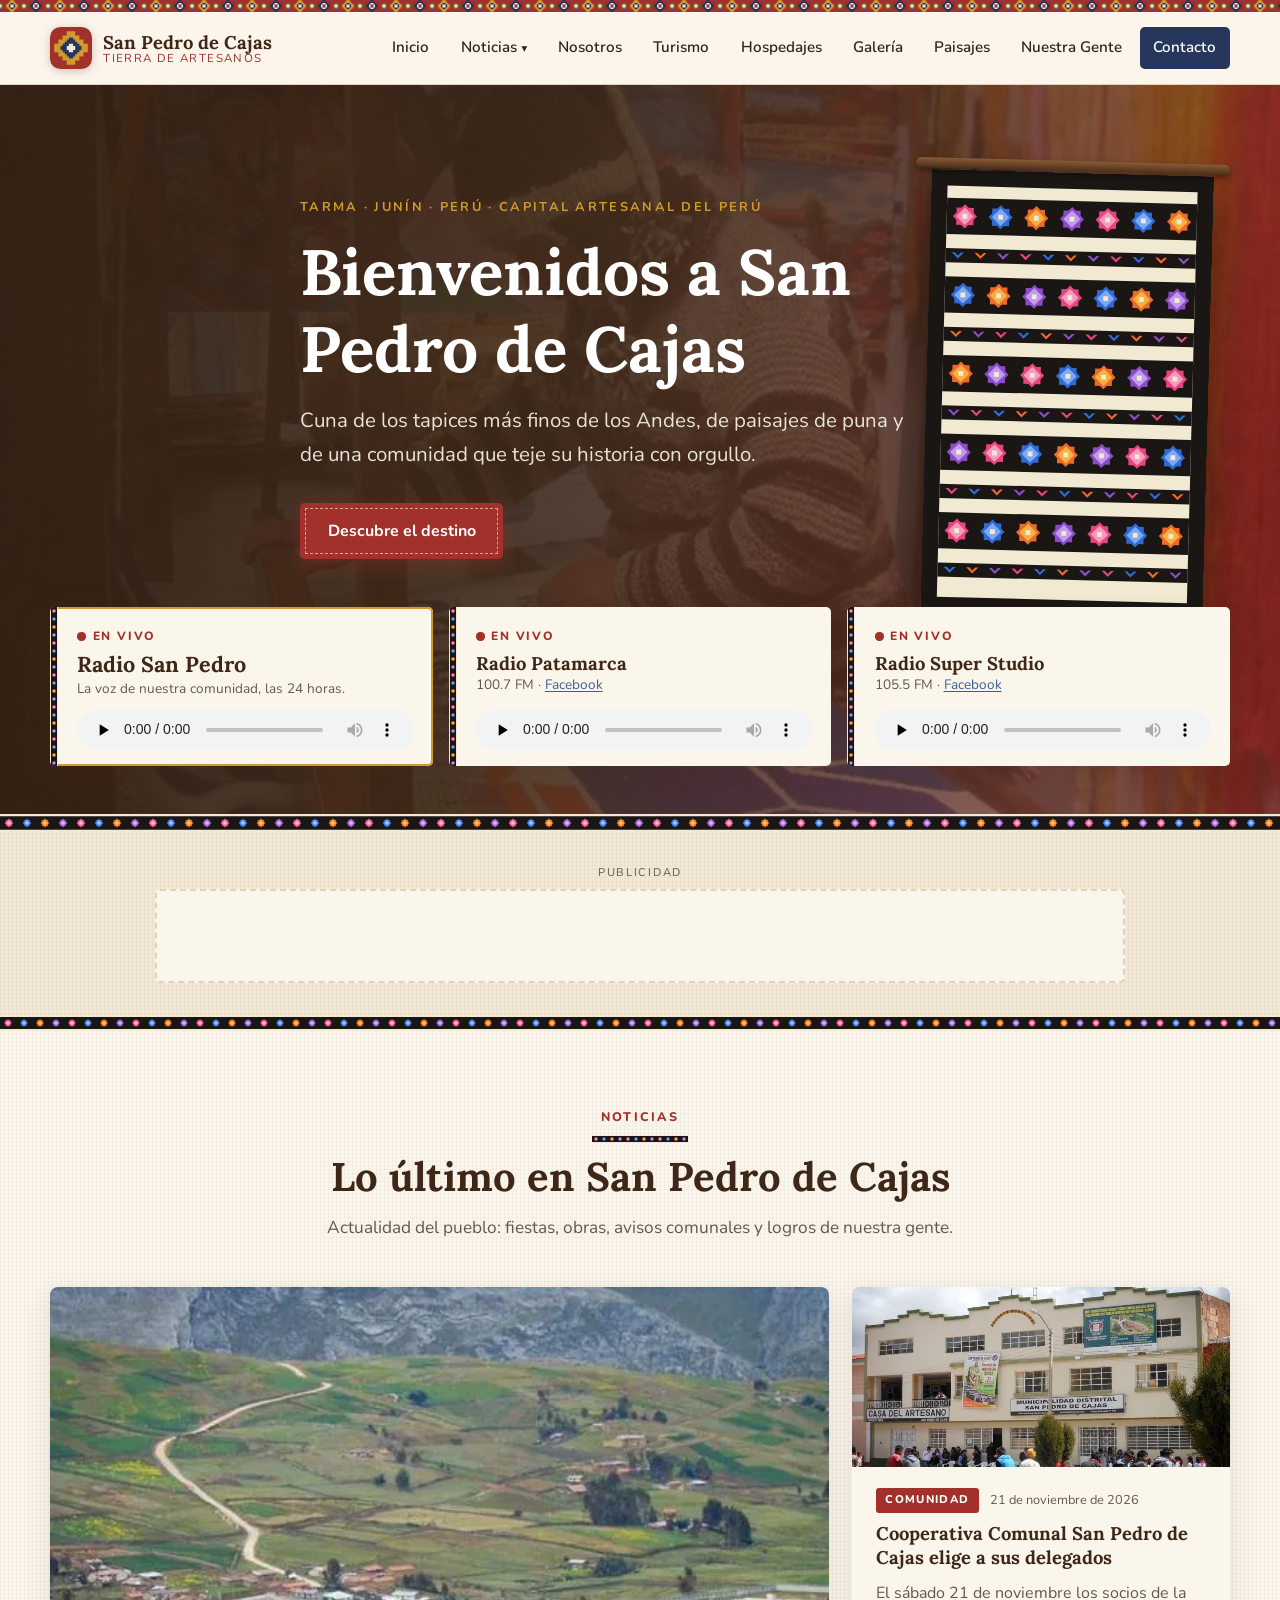
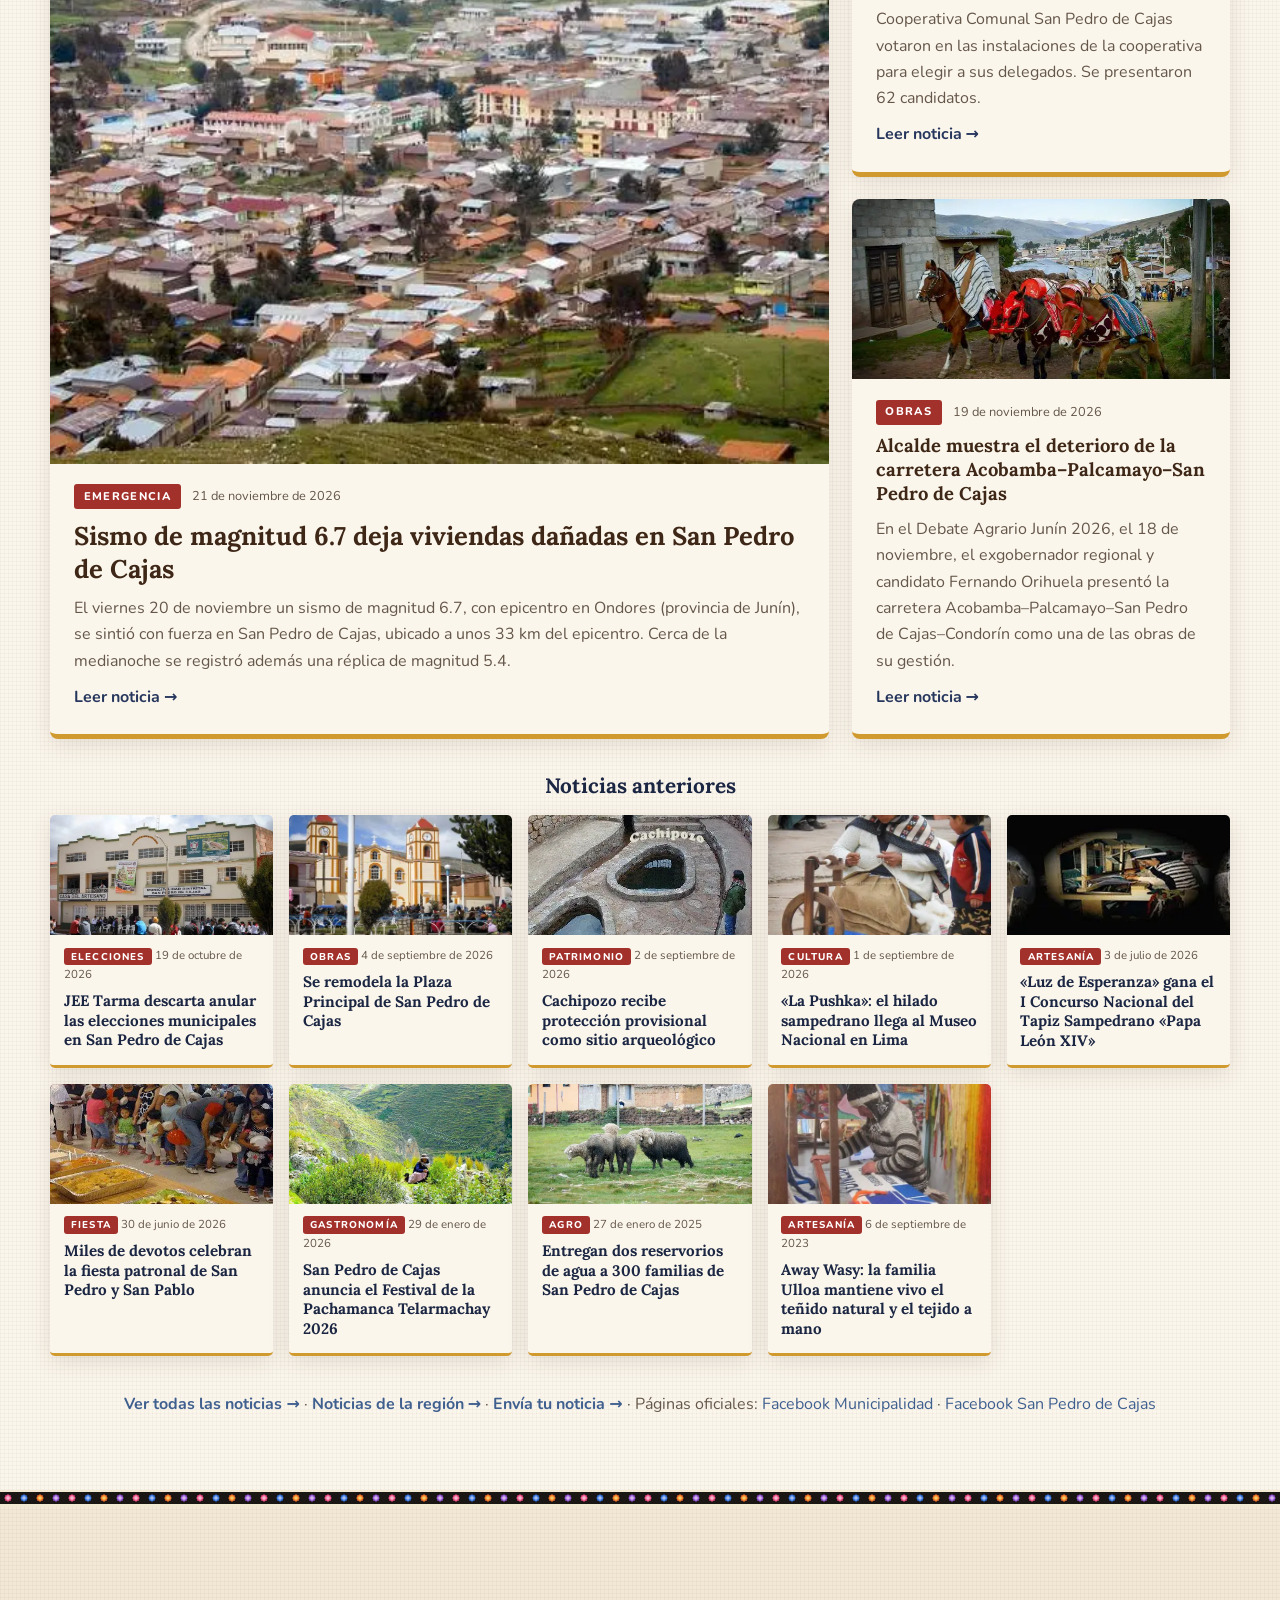
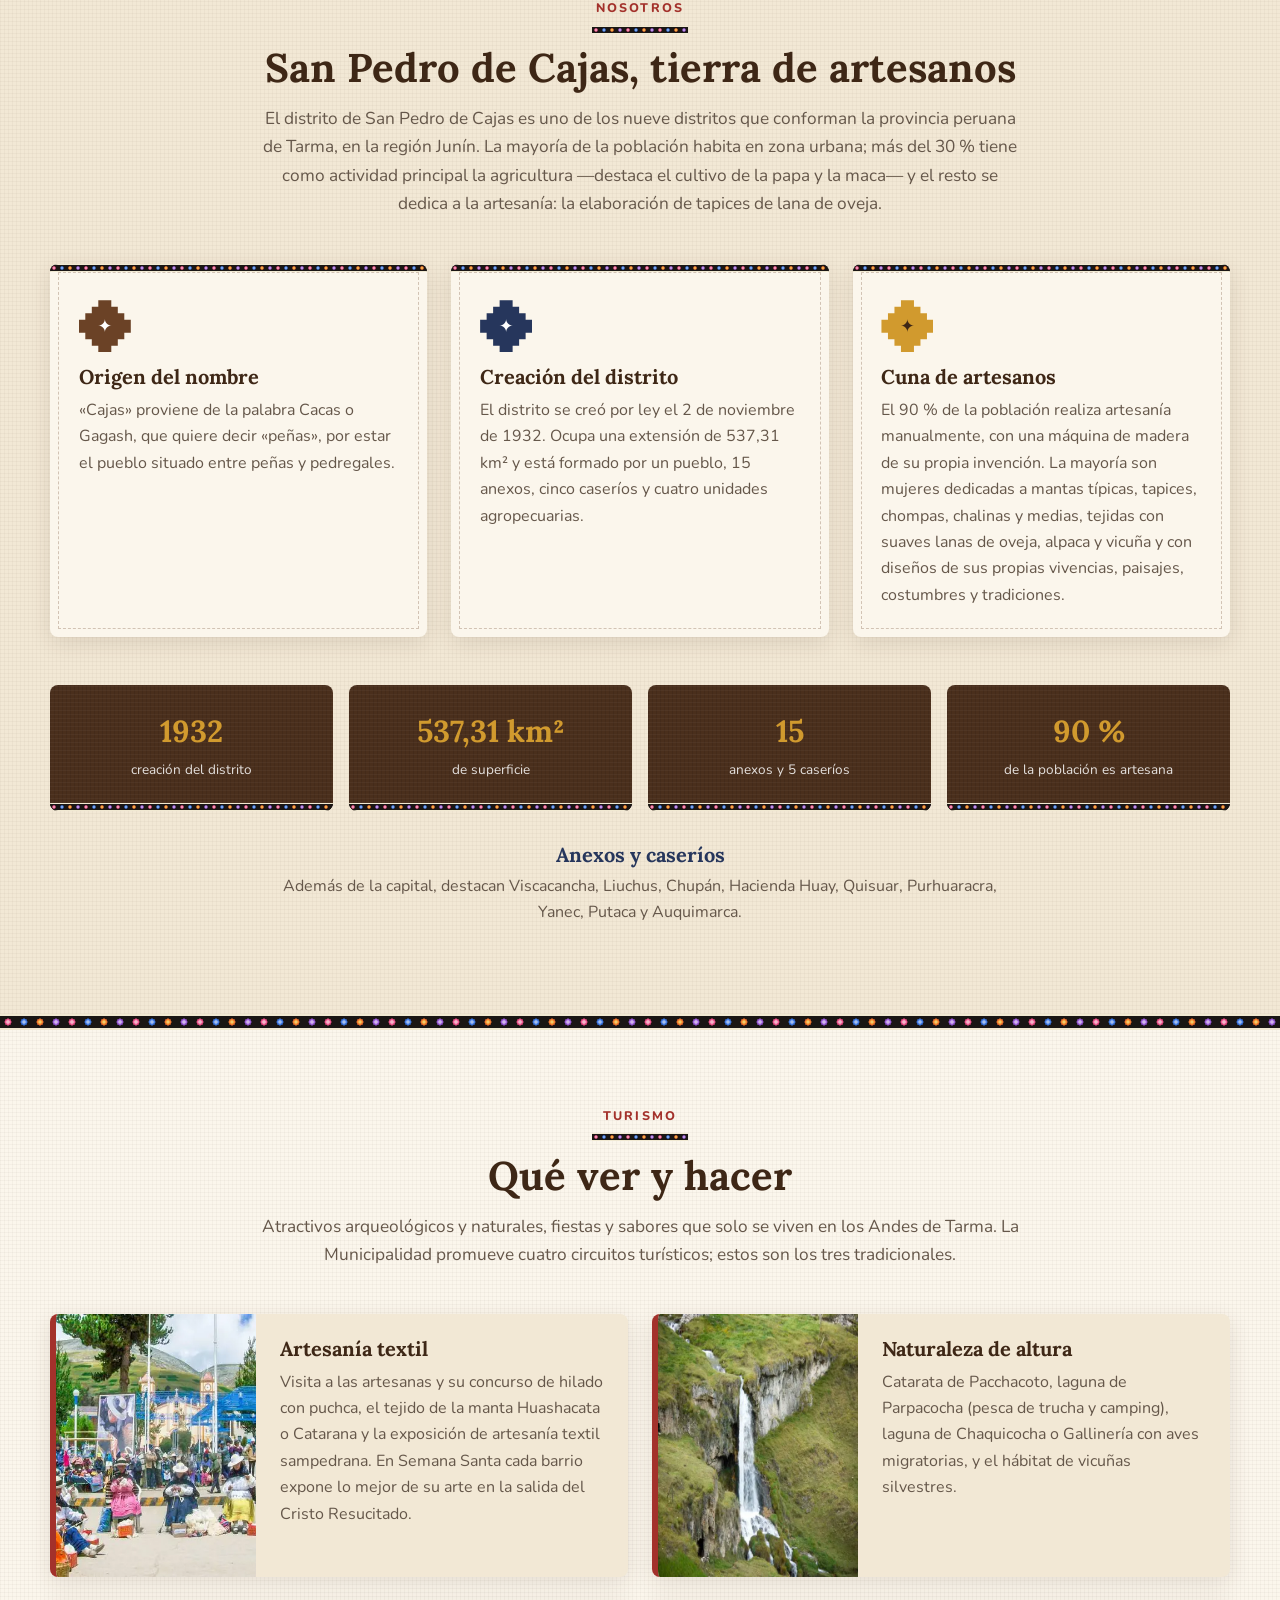
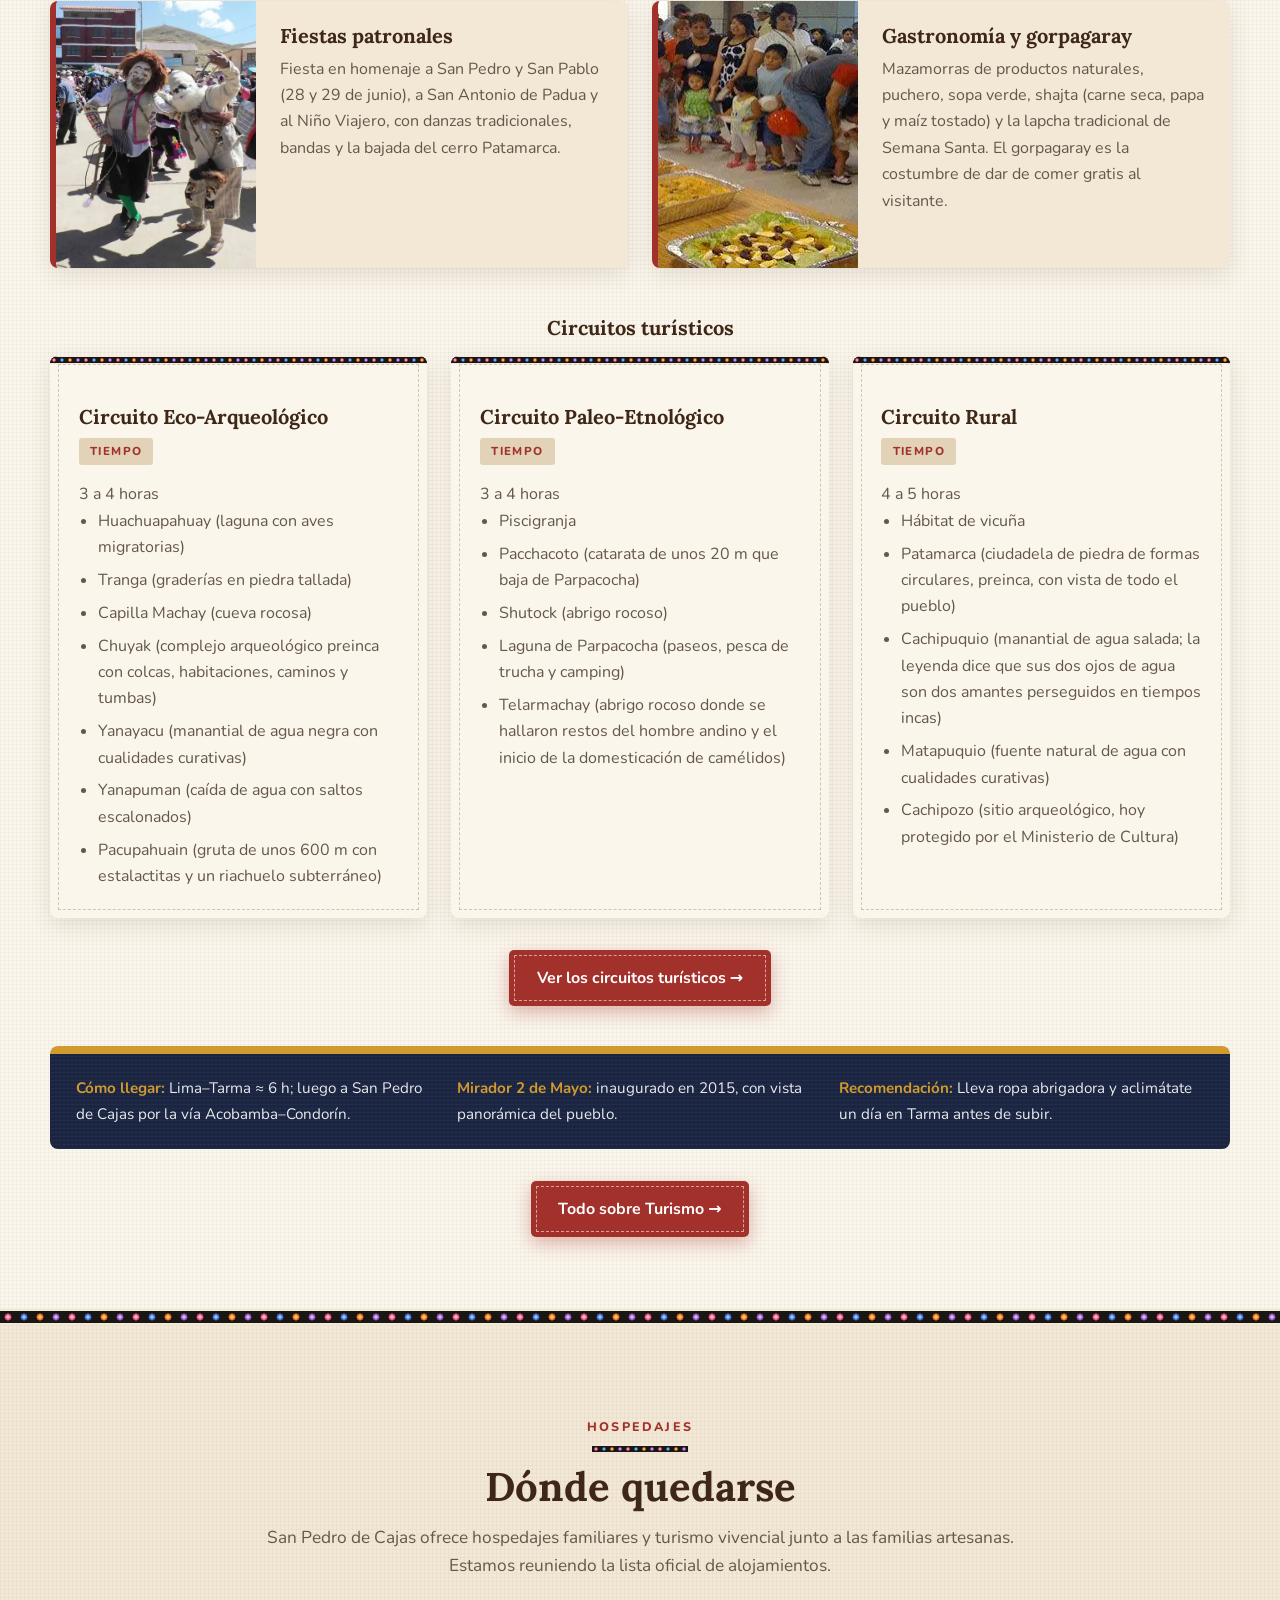
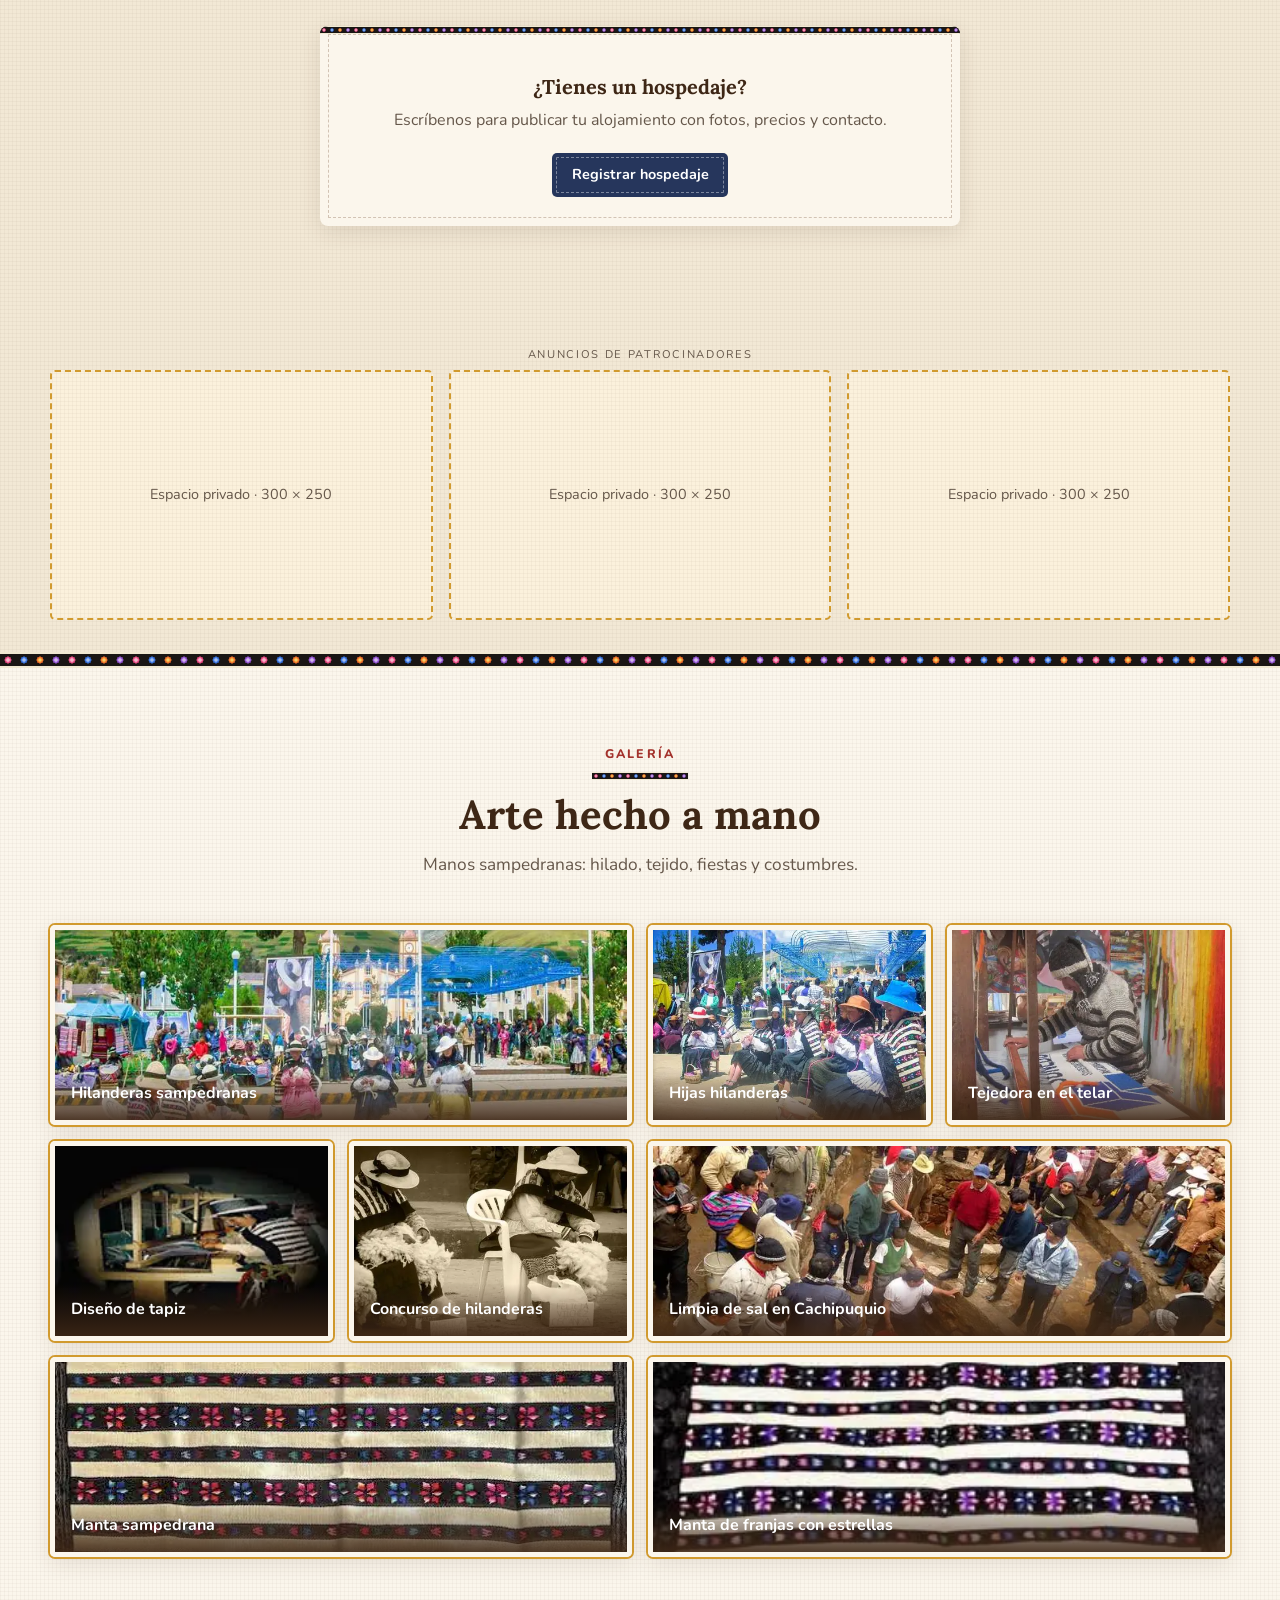
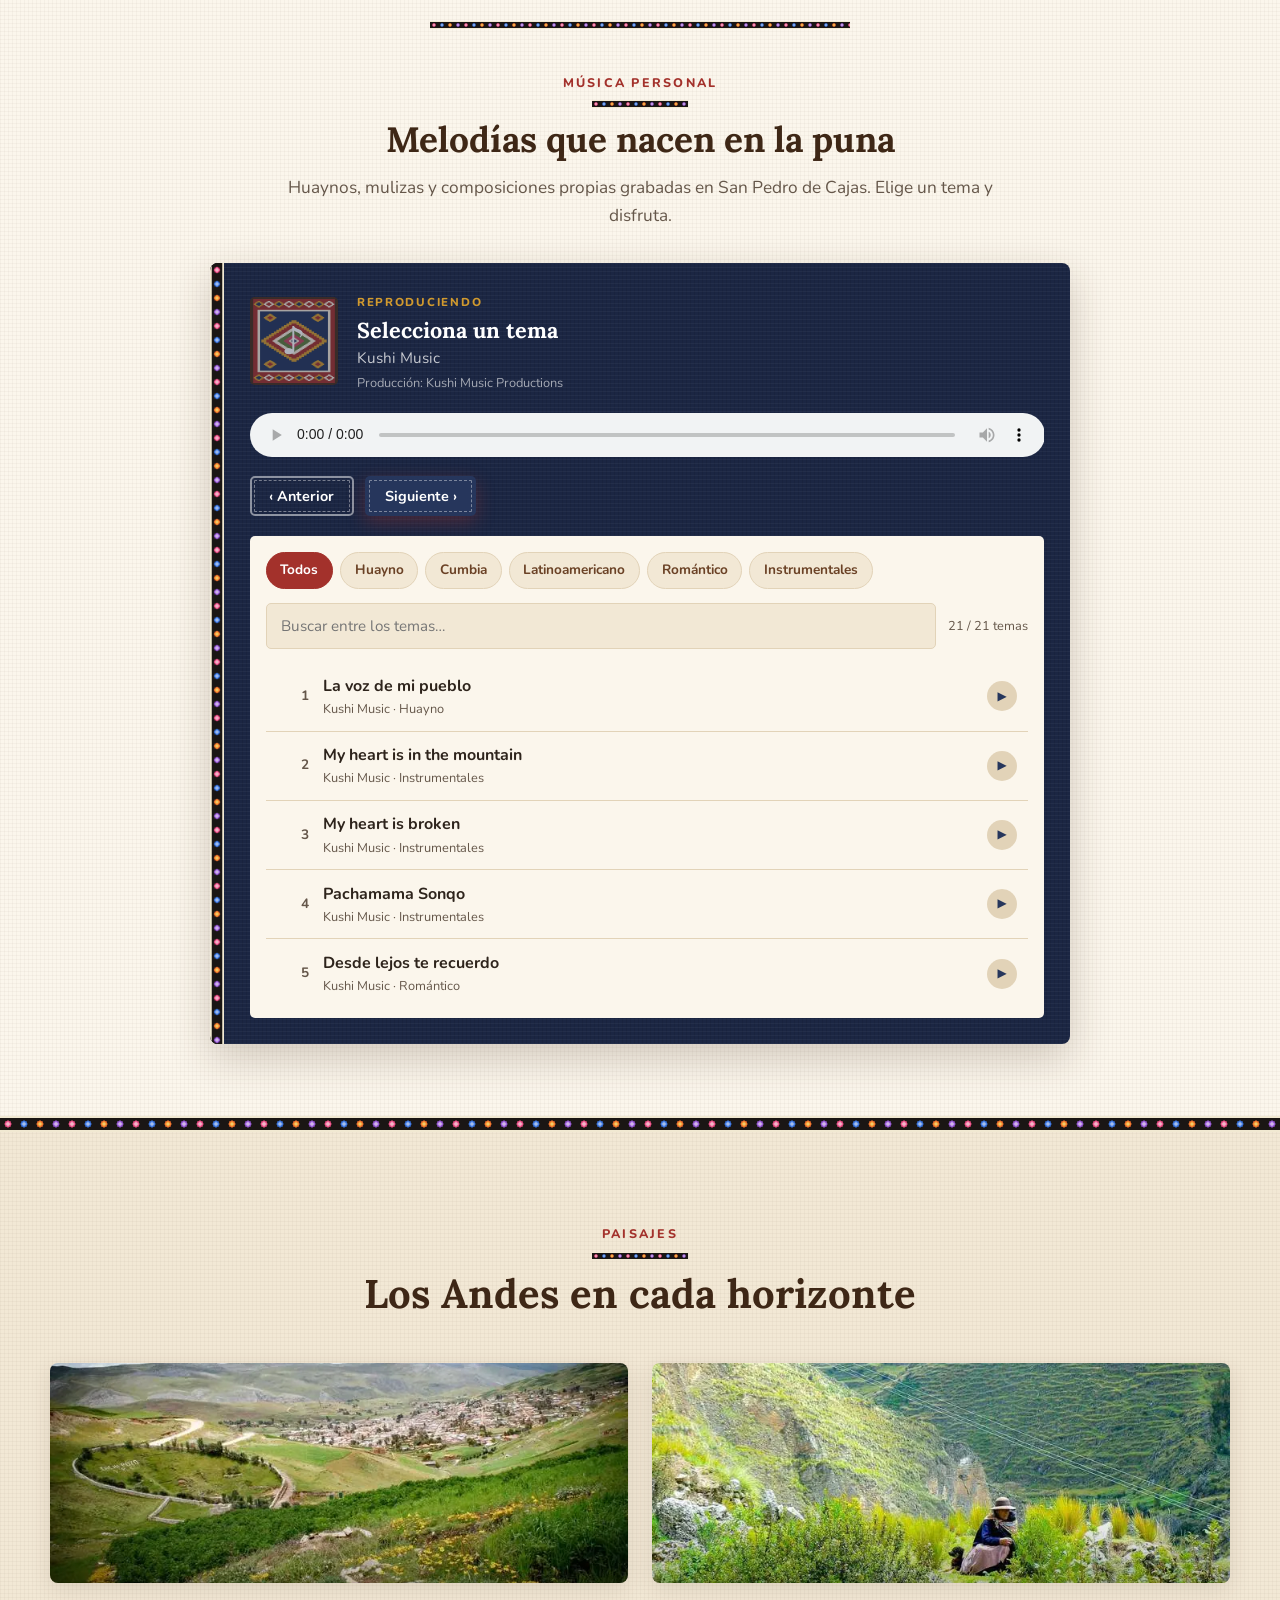
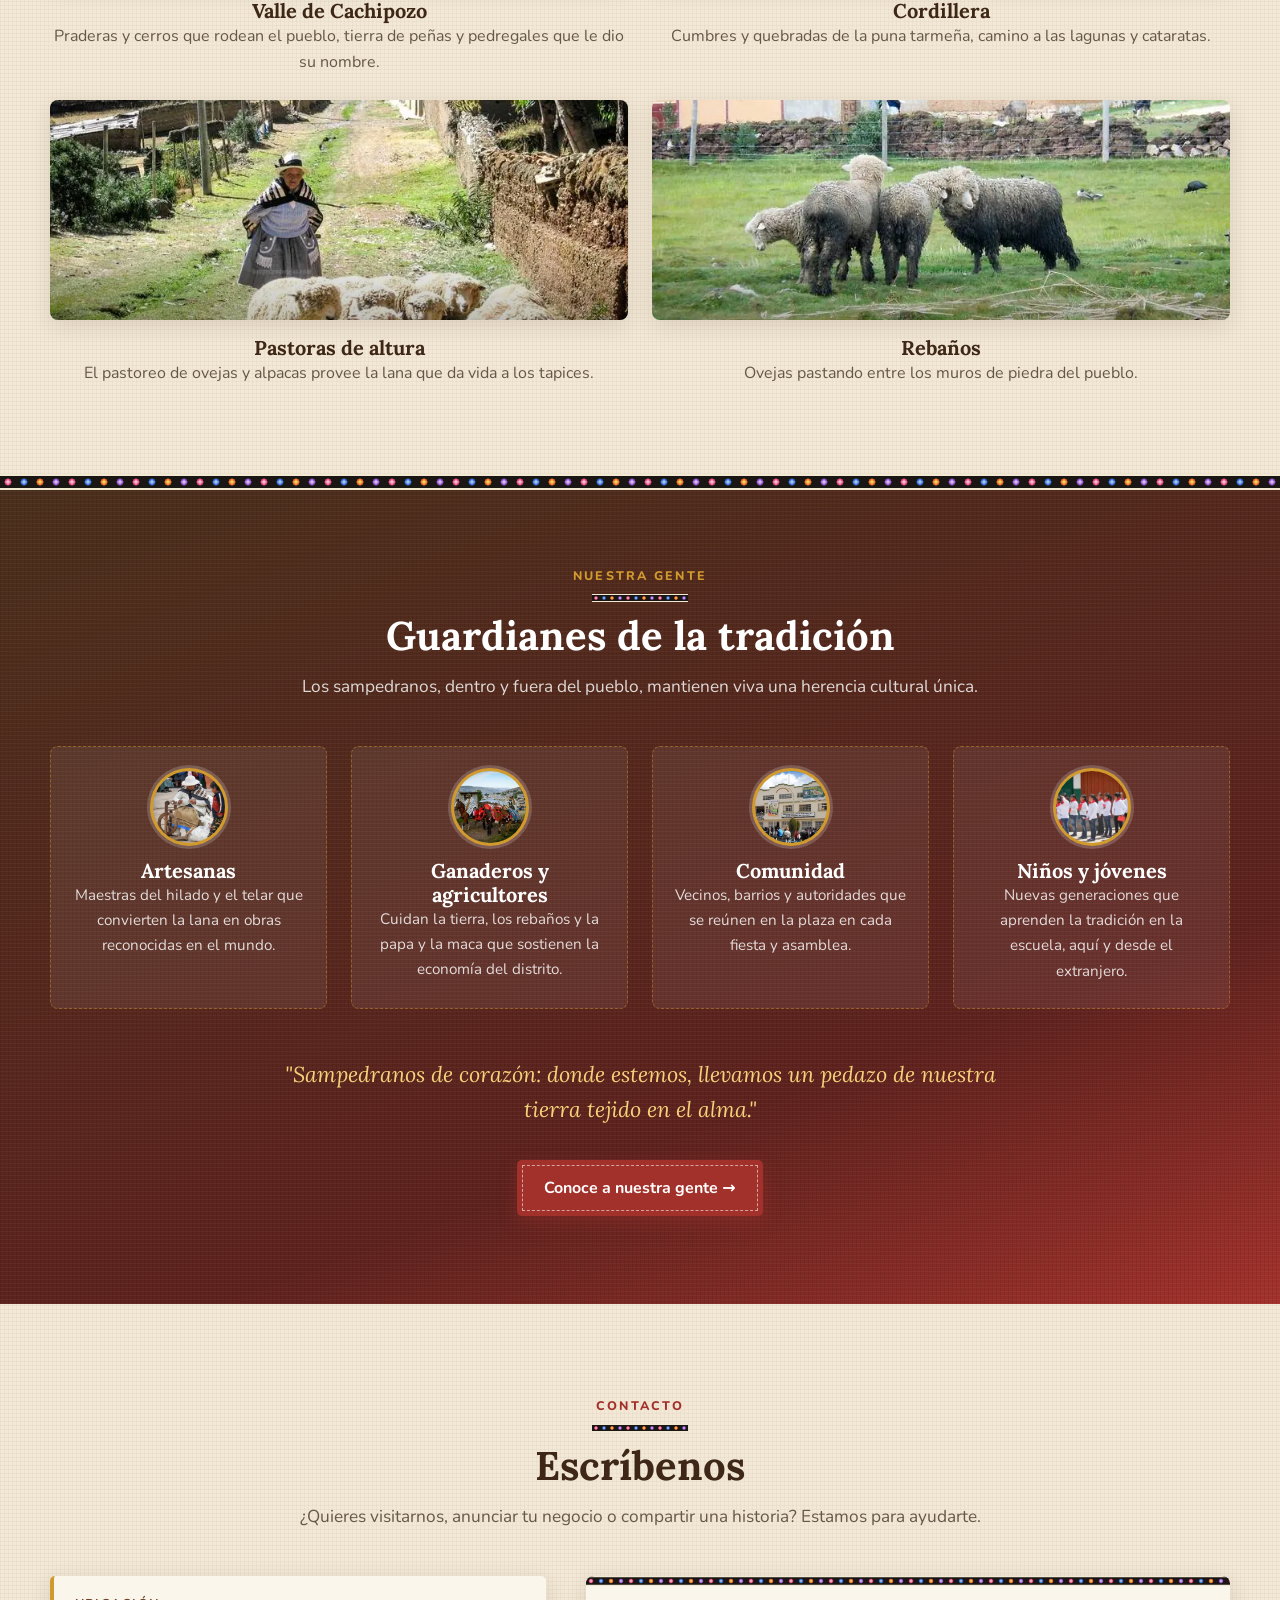
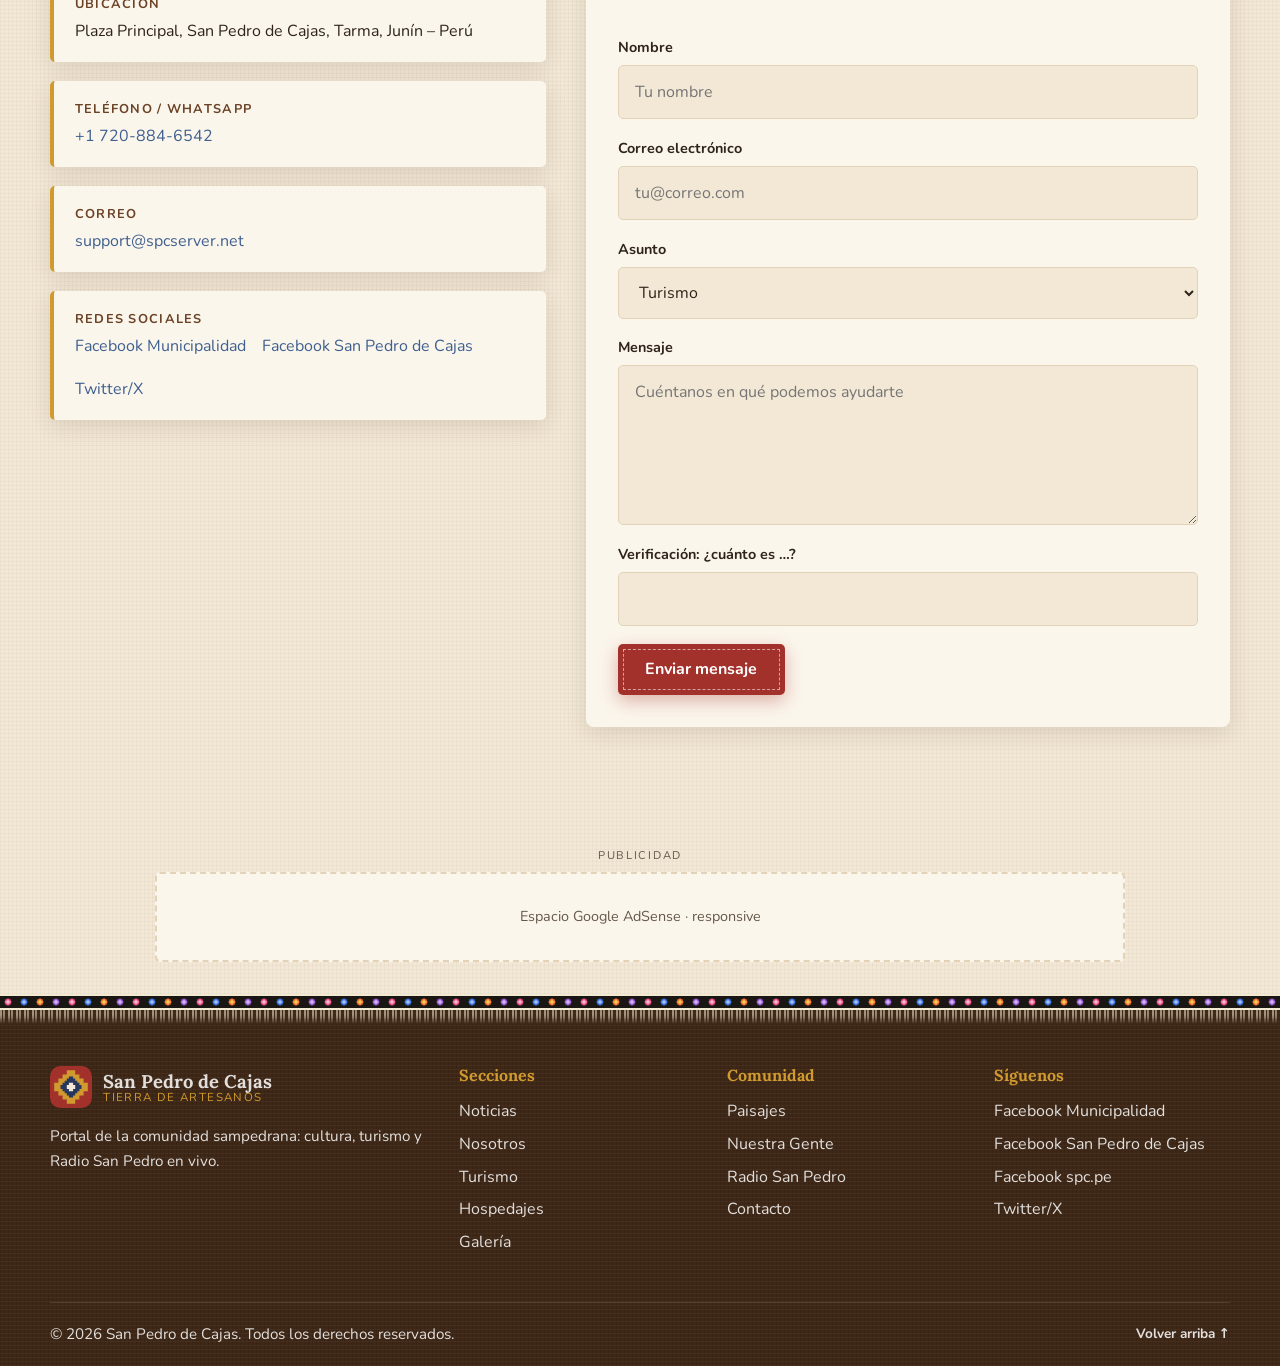
==== commit 6a096fd9: "Portada: CSS completo dentro del HTML (sin petición que bloquee el render) Co-Authored-By: Devin AI " ====
--- a/index.html
+++ b/index.html
@@ -19,7 +19,8 @@
     <link rel="preload" as="style" href="https://fonts.googleapis.com/css2?family=Lora:wght@600;700&family=Nunito:wght@400;600;700&display=swap" onload="this.onload=null;this.rel='stylesheet'">
     <noscript><link rel="stylesheet" href="https://fonts.googleapis.com/css2?family=Lora:wght@600;700&family=Nunito:wght@400;600;700&display=swap"></noscript>
     <link rel="preload" as="image" href="imagenes/tejedora-telar-hero.webp" type="image/webp" fetchpriority="high">
-    <link rel="stylesheet" href="styles.css?v=20261126c">
+    <style> :root{--tierra: #6B4226;--tierra-oscuro: #3E2716;--nogal: #4A2F1C;--azul: #26365C;--azul-oscuro: #1B2643;--azul-claro: #3F5F8F;--dorado: #D19A2E;--cochinilla: #A3312B;--rosa: #C2455E;--verde: #5F7A3B;--crema: #F2E8D5;--crema-oscuro: #E2D3B8;--lana: #FBF6EC;--negro-manta: #1A1614;--negro-manta: #1A1614;--texto: #2E241C;--texto-suave: #65574A;--blanco: #FFFFFF;--font-titulo: 'Lora', Georgia, serif;--font-texto: 'Nunito', 'Segoe UI', system-ui, sans-serif;--radio: 8px;--radio-sm: 5px;--sombra: 0 6px 22px rgba(62, 39, 22, 0.12);--sombra-fuerte: 0 14px 40px rgba(62, 39, 22, 0.22);--transicion: 0.25s ease;--ancho: 1180px;--header-h: 72px;--motivo-greca: url("data:image/svg+xml,%3Csvg xmlns='http://www.w3.org/2000/svg' width='96' height='24' viewBox='0 0 96 24'%3E%3Crect width='96' height='24' fill='%23A3312B'/%3E%3Cpolygon fill='%235F7A3B' points='3,6 3,9 6,9 6,12 6,12 6,15 3,15 3,18 -3,18 -3,15 -6,15 -6,12 -6,12 -6,9 -3,9 -3,6'/%3E%3Cpolygon fill='%23F2E8D5' points='3,9 3,12 3,12 3,15 -3,15 -3,12 -3,12 -3,9'/%3E%3Cpolygon fill='%235F7A3B' points='51,6 51,9 54,9 54,12 54,12 54,15 51,15 51,18 45,18 45,15 42,15 42,12 42,12 42,9 45,9 45,6'/%3E%3Cpolygon fill='%23F2E8D5' points='51,9 51,12 51,12 51,15 45,15 45,12 45,12 45,9'/%3E%3Cpolygon fill='%235F7A3B' points='99,6 99,9 102,9 102,12 102,12 102,15 99,15 99,18 93,18 93,15 90,15 90,12 90,12 90,9 93,9 93,6'/%3E%3Cpolygon fill='%23F2E8D5' points='99,9 99,12 99,12 99,15 93,15 93,12 93,12 93,9'/%3E%3Cpolygon fill='%23D19A2E' points='27,0 27,3 30,3 30,6 33,6 33,9 36,9 36,12 36,12 36,15 33,15 33,18 30,18 30,21 27,21 27,24 21,24 21,21 18,21 18,18 15,18 15,15 12,15 12,12 12,12 12,9 15,9 15,6 18,6 18,3 21,3 21,0'/%3E%3Cpolygon fill='%2326365C' points='27,6 27,9 30,9 30,12 30,12 30,15 27,15 27,18 21,18 21,15 18,15 18,12 18,12 18,9 21,9 21,6'/%3E%3Cpolygon fill='%23F2E8D5' points='27,9 27,12 27,12 27,15 21,15 21,12 21,12 21,9'/%3E%3Cpolygon fill='%2326365C' points='75,0 75,3 78,3 78,6 81,6 81,9 84,9 84,12 84,12 84,15 81,15 81,18 78,18 78,21 75,21 75,24 69,24 69,21 66,21 66,18 63,18 63,15 60,15 60,12 60,12 60,9 63,9 63,6 66,6 66,3 69,3 69,0'/%3E%3Cpolygon fill='%23F2E8D5' points='75,6 75,9 78,9 78,12 78,12 78,15 75,15 75,18 69,18 69,15 66,15 66,12 66,12 66,9 69,9 69,6'/%3E%3Cpolygon fill='%23A3312B' points='75,9 75,12 75,12 75,15 69,15 69,12 69,12 69,9'/%3E%3C/svg%3E");--motivo-greca-v: url("data:image/svg+xml,%3Csvg xmlns='http://www.w3.org/2000/svg' width='24' height='96' viewBox='0 0 24 96'%3E%3Crect width='24' height='96' fill='%23A3312B'/%3E%3Cpolygon fill='%235F7A3B' points='6,3 9,3 9,6 12,6 12,6 15,6 15,3 18,3 18,-3 15,-3 15,-6 12,-6 12,-6 9,-6 9,-3 6,-3'/%3E%3Cpolygon fill='%23F2E8D5' points='9,3 12,3 12,3 15,3 15,-3 12,-3 12,-3 9,-3'/%3E%3Cpolygon fill='%235F7A3B' points='6,51 9,51 9,54 12,54 12,54 15,54 15,51 18,51 18,45 15,45 15,42 12,42 12,42 9,42 9,45 6,45'/%3E%3Cpolygon fill='%23F2E8D5' points='9,51 12,51 12,51 15,51 15,45 12,45 12,45 9,45'/%3E%3Cpolygon fill='%235F7A3B' points='6,99 9,99 9,102 12,102 12,102 15,102 15,99 18,99 18,93 15,93 15,90 12,90 12,90 9,90 9,93 6,93'/%3E%3Cpolygon fill='%23F2E8D5' points='9,99 12,99 12,99 15,99 15,93 12,93 12,93 9,93'/%3E%3Cpolygon fill='%23D19A2E' points='0,27 3,27 3,30 6,30 6,33 9,33 9,36 12,36 12,36 15,36 15,33 18,33 18,30 21,30 21,27 24,27 24,21 21,21 21,18 18,18 18,15 15,15 15,12 12,12 12,12 9,12 9,15 6,15 6,18 3,18 3,21 0,21'/%3E%3Cpolygon fill='%2326365C' points='6,27 9,27 9,30 12,30 12,30 15,30 15,27 18,27 18,21 15,21 15,18 12,18 12,18 9,18 9,21 6,21'/%3E%3Cpolygon fill='%23F2E8D5' points='9,27 12,27 12,27 15,27 15,21 12,21 12,21 9,21'/%3E%3Cpolygon fill='%2326365C' points='0,75 3,75 3,78 6,78 6,81 9,81 9,84 12,84 12,84 15,84 15,81 18,81 18,78 21,78 21,75 24,75 24,69 21,69 21,66 18,66 18,63 15,63 15,60 12,60 12,60 9,60 9,63 6,63 6,66 3,66 3,69 0,69'/%3E%3Cpolygon fill='%23F2E8D5' points='6,75 9,75 9,78 12,78 12,78 15,78 15,75 18,75 18,69 15,69 15,66 12,66 12,66 9,66 9,69 6,69'/%3E%3Cpolygon fill='%23A3312B' points='9,75 12,75 12,75 15,75 15,69 12,69 12,69 9,69'/%3E%3C/svg%3E");--motivo-tapiz: url("data:image/svg+xml,%3Csvg xmlns='http://www.w3.org/2000/svg' viewBox='0 0 140 220' preserveAspectRatio='none'%3E%3Crect width='140' height='220' fill='%234A2F1C'/%3E%3Crect x='5' y='5' width='130' height='210' fill='%23A3312B'/%3E%3Cpolygon fill='%23D19A2E' points='16,10 16,12 18,12 18,14 20,14 20,16 22,16 22,18 22,18 22,20 20,20 20,22 18,22 18,24 16,24 16,26 12,26 12,24 10,24 10,22 8,22 8,20 6,20 6,18 6,18 6,16 8,16 8,14 10,14 10,12 12,12 12,10'/%3E%3Cpolygon fill='%2326365C' points='16,14 16,16 18,16 18,18 18,18 18,20 16,20 16,22 12,22 12,20 10,20 10,18 10,18 10,16 12,16 12,14'/%3E%3Cpolygon fill='%23F2E8D5' points='32,10 32,12 34,12 34,14 36,14 36,16 38,16 38,18 38,18 38,20 36,20 36,22 34,22 34,24 32,24 32,26 28,26 28,24 26,24 26,22 24,22 24,20 22,20 22,18 22,18 22,16 24,16 24,14 26,14 26,12 28,12 28,10'/%3E%3Cpolygon fill='%23A3312B' points='32,14 32,16 34,16 34,18 34,18 34,20 32,20 32,22 28,22 28,20 26,20 26,18 26,18 26,16 28,16 28,14'/%3E%3Cpolygon fill='%23D19A2E' points='48,10 48,12 50,12 50,14 52,14 52,16 54,16 54,18 54,18 54,20 52,20 52,22 50,22 50,24 48,24 48,26 44,26 44,24 42,24 42,22 40,22 40,20 38,20 38,18 38,18 38,16 40,16 40,14 42,14 42,12 44,12 44,10'/%3E%3Cpolygon fill='%2326365C' points='48,14 48,16 50,16 50,18 50,18 50,20 48,20 48,22 44,22 44,20 42,20 42,18 42,18 42,16 44,16 44,14'/%3E%3Cpolygon fill='%23F2E8D5' points='64,10 64,12 66,12 66,14 68,14 68,16 70,16 70,18 70,18 70,20 68,20 68,22 66,22 66,24 64,24 64,26 60,26 60,24 58,24 58,22 56,22 56,20 54,20 54,18 54,18 54,16 56,16 56,14 58,14 58,12 60,12 60,10'/%3E%3Cpolygon fill='%23A3312B' points='64,14 64,16 66,16 66,18 66,18 66,20 64,20 64,22 60,22 60,20 58,20 58,18 58,18 58,16 60,16 60,14'/%3E%3Cpolygon fill='%23D19A2E' points='80,10 80,12 82,12 82,14 84,14 84,16 86,16 86,18 86,18 86,20 84,20 84,22 82,22 82,24 80,24 80,26 76,26 76,24 74,24 74,22 72,22 72,20 70,20 70,18 70,18 70,16 72,16 72,14 74,14 74,12 76,12 76,10'/%3E%3Cpolygon fill='%2326365C' points='80,14 80,16 82,16 82,18 82,18 82,20 80,20 80,22 76,22 76,20 74,20 74,18 74,18 74,16 76,16 76,14'/%3E%3Cpolygon fill='%23F2E8D5' points='96,10 96,12 98,12 98,14 100,14 100,16 102,16 102,18 102,18 102,20 100,20 100,22 98,22 98,24 96,24 96,26 92,26 92,24 90,24 90,22 88,22 88,20 86,20 86,18 86,18 86,16 88,16 88,14 90,14 90,12 92,12 92,10'/%3E%3Cpolygon fill='%23A3312B' points='96,14 96,16 98,16 98,18 98,18 98,20 96,20 96,22 92,22 92,20 90,20 90,18 90,18 90,16 92,16 92,14'/%3E%3Cpolygon fill='%23D19A2E' points='112,10 112,12 114,12 114,14 116,14 116,16 118,16 118,18 118,18 118,20 116,20 116,22 114,22 114,24 112,24 112,26 108,26 108,24 106,24 106,22 104,22 104,20 102,20 102,18 102,18 102,16 104,16 104,14 106,14 106,12 108,12 108,10'/%3E%3Cpolygon fill='%2326365C' points='112,14 112,16 114,16 114,18 114,18 114,20 112,20 112,22 108,22 108,20 106,20 106,18 106,18 106,16 108,16 108,14'/%3E%3Cpolygon fill='%23F2E8D5' points='128,10 128,12 130,12 130,14 132,14 132,16 134,16 134,18 134,18 134,20 132,20 132,22 130,22 130,24 128,24 128,26 124,26 124,24 122,24 122,22 120,22 120,20 118,20 118,18 118,18 118,16 120,16 120,14 122,14 122,12 124,12 124,10'/%3E%3Cpolygon fill='%23A3312B' points='128,14 128,16 130,16 130,18 130,18 130,20 128,20 128,22 124,22 124,20 122,20 122,18 122,18 122,16 124,16 124,14'/%3E%3Cpolygon fill='%23D19A2E' points='16,194 16,196 18,196 18,198 20,198 20,200 22,200 22,202 22,202 22,204 20,204 20,206 18,206 18,208 16,208 16,210 12,210 12,208 10,208 10,206 8,206 8,204 6,204 6,202 6,202 6,200 8,200 8,198 10,198 10,196 12,196 12,194'/%3E%3Cpolygon fill='%2326365C' points='16,198 16,200 18,200 18,202 18,202 18,204 16,204 16,206 12,206 12,204 10,204 10,202 10,202 10,200 12,200 12,198'/%3E%3Cpolygon fill='%23F2E8D5' points='32,194 32,196 34,196 34,198 36,198 36,200 38,200 38,202 38,202 38,204 36,204 36,206 34,206 34,208 32,208 32,210 28,210 28,208 26,208 26,206 24,206 24,204 22,204 22,202 22,202 22,200 24,200 24,198 26,198 26,196 28,196 28,194'/%3E%3Cpolygon fill='%23A3312B' points='32,198 32,200 34,200 34,202 34,202 34,204 32,204 32,206 28,206 28,204 26,204 26,202 26,202 26,200 28,200 28,198'/%3E%3Cpolygon fill='%23D19A2E' points='48,194 48,196 50,196 50,198 52,198 52,200 54,200 54,202 54,202 54,204 52,204 52,206 50,206 50,208 48,208 48,210 44,210 44,208 42,208 42,206 40,206 40,204 38,204 38,202 38,202 38,200 40,200 40,198 42,198 42,196 44,196 44,194'/%3E%3Cpolygon fill='%2326365C' points='48,198 48,200 50,200 50,202 50,202 50,204 48,204 48,206 44,206 44,204 42,204 42,202 42,202 42,200 44,200 44,198'/%3E%3Cpolygon fill='%23F2E8D5' points='64,194 64,196 66,196 66,198 68,198 68,200 70,200 70,202 70,202 70,204 68,204 68,206 66,206 66,208 64,208 64,210 60,210 60,208 58,208 58,206 56,206 56,204 54,204 54,202 54,202 54,200 56,200 56,198 58,198 58,196 60,196 60,194'/%3E%3Cpolygon fill='%23A3312B' points='64,198 64,200 66,200 66,202 66,202 66,204 64,204 64,206 60,206 60,204 58,204 58,202 58,202 58,200 60,200 60,198'/%3E%3Cpolygon fill='%23D19A2E' points='80,194 80,196 82,196 82,198 84,198 84,200 86,200 86,202 86,202 86,204 84,204 84,206 82,206 82,208 80,208 80,210 76,210 76,208 74,208 74,206 72,206 72,204 70,204 70,202 70,202 70,200 72,200 72,198 74,198 74,196 76,196 76,194'/%3E%3Cpolygon fill='%2326365C' points='80,198 80,200 82,200 82,202 82,202 82,204 80,204 80,206 76,206 76,204 74,204 74,202 74,202 74,200 76,200 76,198'/%3E%3Cpolygon fill='%23F2E8D5' points='96,194 96,196 98,196 98,198 100,198 100,200 102,200 102,202 102,202 102,204 100,204 100,206 98,206 98,208 96,208 96,210 92,210 92,208 90,208 90,206 88,206 88,204 86,204 86,202 86,202 86,200 88,200 88,198 90,198 90,196 92,196 92,194'/%3E%3Cpolygon fill='%23A3312B' points='96,198 96,200 98,200 98,202 98,202 98,204 96,204 96,206 92,206 92,204 90,204 90,202 90,202 90,200 92,200 92,198'/%3E%3Cpolygon fill='%23D19A2E' points='112,194 112,196 114,196 114,198 116,198 116,200 118,200 118,202 118,202 118,204 116,204 116,206 114,206 114,208 112,208 112,210 108,210 108,208 106,208 106,206 104,206 104,204 102,204 102,202 102,202 102,200 104,200 104,198 106,198 106,196 108,196 108,194'/%3E%3Cpolygon fill='%2326365C' points='112,198 112,200 114,200 114,202 114,202 114,204 112,204 112,206 108,206 108,204 106,204 106,202 106,202 106,200 108,200 108,198'/%3E%3Cpolygon fill='%23F2E8D5' points='128,194 128,196 130,196 130,198 132,198 132,200 134,200 134,202 134,202 134,204 132,204 132,206 130,206 130,208 128,208 128,210 124,210 124,208 122,208 122,206 120,206 120,204 118,204 118,202 118,202 118,200 120,200 120,198 122,198 122,196 124,196 124,194'/%3E%3Cpolygon fill='%23A3312B' points='128,198 128,200 130,200 130,202 130,202 130,204 128,204 128,206 124,206 124,204 122,204 122,202 122,202 122,200 124,200 124,198'/%3E%3Crect x='12' y='32' width='116' height='156' fill='%23F2E8D5'/%3E%3Crect x='16' y='36' width='108' height='148' fill='%2326365C'/%3E%3Cpolygon fill='%23D19A2E' points='74,58 74,62 78,62 78,66 82,66 82,70 86,70 86,74 90,74 90,78 94,78 94,82 98,82 98,86 102,86 102,90 106,90 106,94 110,94 110,98 114,98 114,102 118,102 118,106 122,106 122,110 122,110 122,114 118,114 118,118 114,118 114,122 110,122 110,126 106,126 106,130 102,130 102,134 98,134 98,138 94,138 94,142 90,142 90,146 86,146 86,150 82,150 82,154 78,154 78,158 74,158 74,162 66,162 66,158 62,158 62,154 58,154 58,150 54,150 54,146 50,146 50,142 46,142 46,138 42,138 42,134 38,134 38,130 34,130 34,126 30,126 30,122 26,122 26,118 22,118 22,114 18,114 18,110 18,110 18,106 22,106 22,102 26,102 26,98 30,98 30,94 34,94 34,90 38,90 38,86 42,86 42,82 46,82 46,78 50,78 50,74 54,74 54,70 58,70 58,66 62,66 62,62 66,62 66,58'/%3E%3Cpolygon fill='%23A3312B' points='74,66 74,70 78,70 78,74 82,74 82,78 86,78 86,82 90,82 90,86 94,86 94,90 98,90 98,94 102,94 102,98 106,98 106,102 110,102 110,106 114,106 114,110 114,110 114,114 110,114 110,118 106,118 106,122 102,122 102,126 98,126 98,130 94,130 94,134 90,134 90,138 86,138 86,142 82,142 82,146 78,146 78,150 74,150 74,154 66,154 66,150 62,150 62,146 58,146 58,142 54,142 54,138 50,138 50,134 46,134 46,130 42,130 42,126 38,126 38,122 34,122 34,118 30,118 30,114 26,114 26,110 26,110 26,106 30,106 30,102 34,102 34,98 38,98 38,94 42,94 42,90 46,90 46,86 50,86 50,82 54,82 54,78 58,78 58,74 62,74 62,70 66,70 66,66'/%3E%3Cpolygon fill='%23F2E8D5' points='72,76 72,78 74,78 74,80 76,80 76,82 78,82 78,84 80,84 80,86 82,86 82,88 84,88 84,90 86,90 86,92 88,92 88,94 90,94 90,96 92,96 92,98 94,98 94,100 96,100 96,102 98,102 98,104 100,104 100,106 102,106 102,108 104,108 104,110 104,110 104,112 102,112 102,114 100,114 100,116 98,116 98,118 96,118 96,120 94,120 94,122 92,122 92,124 90,124 90,126 88,126 88,128 86,128 86,130 84,130 84,132 82,132 82,134 80,134 80,136 78,136 78,138 76,138 76,140 74,140 74,142 72,142 72,144 68,144 68,142 66,142 66,140 64,140 64,138 62,138 62,136 60,136 60,134 58,134 58,132 56,132 56,130 54,130 54,128 52,128 52,126 50,126 50,124 48,124 48,122 46,122 46,120 44,120 44,118 42,118 42,116 40,116 40,114 38,114 38,112 36,112 36,110 36,110 36,108 38,108 38,106 40,106 40,104 42,104 42,102 44,102 44,100 46,100 46,98 48,98 48,96 50,96 50,94 52,94 52,92 54,92 54,90 56,90 56,88 58,88 58,86 60,86 60,84 62,84 62,82 64,82 64,80 66,80 66,78 68,78 68,76'/%3E%3Cpolygon fill='%235F7A3B' points='72,84 72,86 74,86 74,88 76,88 76,90 78,90 78,92 80,92 80,94 82,94 82,96 84,96 84,98 86,98 86,100 88,100 88,102 90,102 90,104 92,104 92,106 94,106 94,108 96,108 96,110 96,110 96,112 94,112 94,114 92,114 92,116 90,116 90,118 88,118 88,120 86,120 86,122 84,122 84,124 82,124 82,126 80,126 80,128 78,128 78,130 76,130 76,132 74,132 74,134 72,134 72,136 68,136 68,134 66,134 66,132 64,132 64,130 62,130 62,128 60,128 60,126 58,126 58,124 56,124 56,122 54,122 54,120 52,120 52,118 50,118 50,116 48,116 48,114 46,114 46,112 44,112 44,110 44,110 44,108 46,108 46,106 48,106 48,104 50,104 50,102 52,102 52,100 54,100 54,98 56,98 56,96 58,96 58,94 60,94 60,92 62,92 62,90 64,90 64,88 66,88 66,86 68,86 68,84'/%3E%3Cpolygon fill='%23C2455E' points='72,94 72,96 74,96 74,98 76,98 76,100 78,100 78,102 80,102 80,104 82,104 82,106 84,106 84,108 86,108 86,110 86,110 86,112 84,112 84,114 82,114 82,116 80,116 80,118 78,118 78,120 76,120 76,122 74,122 74,124 72,124 72,126 68,126 68,124 66,124 66,122 64,122 64,120 62,120 62,118 60,118 60,116 58,116 58,114 56,114 56,112 54,112 54,110 54,110 54,108 56,108 56,106 58,106 58,104 60,104 60,102 62,102 62,100 64,100 64,98 66,98 66,96 68,96 68,94'/%3E%3Cpolygon fill='%23F2E8D5' points='72,102 72,104 74,104 74,106 76,106 76,108 78,108 78,110 78,110 78,112 76,112 76,114 74,114 74,116 72,116 72,118 68,118 68,116 66,116 66,114 64,114 64,112 62,112 62,110 62,110 62,108 64,108 64,106 66,106 66,104 68,104 68,102'/%3E%3Cpolygon fill='%2326365C' points='72,106 72,108 74,108 74,110 74,110 74,112 72,112 72,114 68,114 68,112 66,112 66,110 66,110 66,108 68,108 68,106'/%3E%3Cpolygon fill='%23D19A2E' points='34,42 34,44 36,44 36,46 38,46 38,48 40,48 40,50 42,50 42,52 42,52 42,54 40,54 40,56 38,56 38,58 36,58 36,60 34,60 34,62 30,62 30,60 28,60 28,58 26,58 26,56 24,56 24,54 22,54 22,52 22,52 22,50 24,50 24,48 26,48 26,46 28,46 28,44 30,44 30,42'/%3E%3Cpolygon fill='%23A3312B' points='34,48 34,50 36,50 36,52 36,52 36,54 34,54 34,56 30,56 30,54 28,54 28,52 28,52 28,50 30,50 30,48'/%3E%3Cpolygon fill='%23D19A2E' points='110,42 110,44 112,44 112,46 114,46 114,48 116,48 116,50 118,50 118,52 118,52 118,54 116,54 116,56 114,56 114,58 112,58 112,60 110,60 110,62 106,62 106,60 104,60 104,58 102,58 102,56 100,56 100,54 98,54 98,52 98,52 98,50 100,50 100,48 102,48 102,46 104,46 104,44 106,44 106,42'/%3E%3Cpolygon fill='%23A3312B' points='110,48 110,50 112,50 112,52 112,52 112,54 110,54 110,56 106,56 106,54 104,54 104,52 104,52 104,50 106,50 106,48'/%3E%3Cpolygon fill='%23D19A2E' points='34,158 34,160 36,160 36,162 38,162 38,164 40,164 40,166 42,166 42,168 42,168 42,170 40,170 40,172 38,172 38,174 36,174 36,176 34,176 34,178 30,178 30,176 28,176 28,174 26,174 26,172 24,172 24,170 22,170 22,168 22,168 22,166 24,166 24,164 26,164 26,162 28,162 28,160 30,160 30,158'/%3E%3Cpolygon fill='%23A3312B' points='34,164 34,166 36,166 36,168 36,168 36,170 34,170 34,172 30,172 30,170 28,170 28,168 28,168 28,166 30,166 30,164'/%3E%3Cpolygon fill='%23D19A2E' points='110,158 110,160 112,160 112,162 114,162 114,164 116,164 116,166 118,166 118,168 118,168 118,170 116,170 116,172 114,172 114,174 112,174 112,176 110,176 110,178 106,178 106,176 104,176 104,174 102,174 102,172 100,172 100,170 98,170 98,168 98,168 98,166 100,166 100,164 102,164 102,162 104,162 104,160 106,160 106,158'/%3E%3Cpolygon fill='%23A3312B' points='110,164 110,166 112,166 112,168 112,168 112,170 110,170 110,172 106,172 106,170 104,170 104,168 104,168 104,166 106,166 106,164'/%3E%3C/svg%3E");--motivo-manta: url("data:image/svg+xml,%3Csvg xmlns='http://www.w3.org/2000/svg' width='128' height='32' viewBox='0 0 128 32'%3E%3Crect width='128' height='32' fill='%23F1E9D2'/%3E%3Crect y='4' width='128' height='24' fill='%231A1614'/%3E%3Crect x='10.5' y='10.5' width='11.0' height='11.0' fill='%23E8457E'/%3E%3Cpolygon fill='%23E8457E' points='16.0,8.2 23.8,16.0 16.0,23.8 8.2,16.0'/%3E%3Cpolygon fill='%23F59BBE' points='16.0,10.4 21.6,16.0 16.0,21.6 10.4,16.0'/%3E%3Crect x='14.8' y='14.8' width='2.4' height='2.4' fill='%23F1E9D2'/%3E%3Crect x='42.5' y='10.5' width='11.0' height='11.0' fill='%232F6BD6'/%3E%3Cpolygon fill='%232F6BD6' points='48.0,8.2 55.8,16.0 48.0,23.8 40.2,16.0'/%3E%3Cpolygon fill='%237FA8F2' points='48.0,10.4 53.6,16.0 48.0,21.6 42.4,16.0'/%3E%3Crect x='46.8' y='14.8' width='2.4' height='2.4' fill='%23F1E9D2'/%3E%3Crect x='74.5' y='10.5' width='11.0' height='11.0' fill='%23EE6A2C'/%3E%3Cpolygon fill='%23EE6A2C' points='80.0,8.2 87.8,16.0 80.0,23.8 72.2,16.0'/%3E%3Cpolygon fill='%23F6B23E' points='80.0,10.4 85.6,16.0 80.0,21.6 74.4,16.0'/%3E%3Crect x='78.8' y='14.8' width='2.4' height='2.4' fill='%23F1E9D2'/%3E%3Crect x='106.5' y='10.5' width='11.0' height='11.0' fill='%238C4CC8'/%3E%3Cpolygon fill='%238C4CC8' points='112.0,8.2 119.8,16.0 112.0,23.8 104.2,16.0'/%3E%3Cpolygon fill='%23C29BEE' points='112.0,10.4 117.6,16.0 112.0,21.6 106.4,16.0'/%3E%3Crect x='110.8' y='14.8' width='2.4' height='2.4' fill='%23F1E9D2'/%3E%3C/svg%3E");--motivo-manta-v: url("data:image/svg+xml,%3Csvg xmlns='http://www.w3.org/2000/svg' width='32' height='128' viewBox='0 0 32 128'%3E%3Crect width='32' height='128' fill='%23F1E9D2'/%3E%3Crect x='4' width='24' height='128' fill='%231A1614'/%3E%3Crect x='10.5' y='10.5' width='11.0' height='11.0' fill='%23E8457E'/%3E%3Cpolygon fill='%23E8457E' points='16.0,8.2 23.8,16.0 16.0,23.8 8.2,16.0'/%3E%3Cpolygon fill='%23F59BBE' points='16.0,10.4 21.6,16.0 16.0,21.6 10.4,16.0'/%3E%3Crect x='14.8' y='14.8' width='2.4' height='2.4' fill='%23F1E9D2'/%3E%3Crect x='10.5' y='42.5' width='11.0' height='11.0' fill='%232F6BD6'/%3E%3Cpolygon fill='%232F6BD6' points='16.0,40.2 23.8,48.0 16.0,55.8 8.2,48.0'/%3E%3Cpolygon fill='%237FA8F2' points='16.0,42.4 21.6,48.0 16.0,53.6 10.4,48.0'/%3E%3Crect x='14.8' y='46.8' width='2.4' height='2.4' fill='%23F1E9D2'/%3E%3Crect x='10.5' y='74.5' width='11.0' height='11.0' fill='%23EE6A2C'/%3E%3Cpolygon fill='%23EE6A2C' points='16.0,72.2 23.8,80.0 16.0,87.8 8.2,80.0'/%3E%3Cpolygon fill='%23F6B23E' points='16.0,74.4 21.6,80.0 16.0,85.6 10.4,80.0'/%3E%3Crect x='14.8' y='78.8' width='2.4' height='2.4' fill='%23F1E9D2'/%3E%3Crect x='10.5' y='106.5' width='11.0' height='11.0' fill='%238C4CC8'/%3E%3Cpolygon fill='%238C4CC8' points='16.0,104.2 23.8,112.0 16.0,119.8 8.2,112.0'/%3E%3Cpolygon fill='%23C29BEE' points='16.0,106.4 21.6,112.0 16.0,117.6 10.4,112.0'/%3E%3Crect x='14.8' y='110.8' width='2.4' height='2.4' fill='%23F1E9D2'/%3E%3C/svg%3E");--motivo-manta-pano: url("data:image/svg+xml,%3Csvg xmlns='http://www.w3.org/2000/svg' viewBox='0 0 140 220' preserveAspectRatio='none'%3E%3Crect width='140' height='220' fill='%231A1614'/%3E%3Crect x='8' y='8' width='124' height='204' fill='%23F1E9D2'/%3E%3Crect x='8' y='14' width='124' height='18' fill='%231A1614'/%3E%3Crect x='12.8' y='18.8' width='8.5' height='8.5' fill='%23E8457E'/%3E%3Cpolygon fill='%23E8457E' points='17.0,17.0 23.0,23.0 17.0,29.0 11.0,23.0'/%3E%3Cpolygon fill='%23F59BBE' points='17.0,18.7 21.3,23.0 17.0,27.3 12.7,23.0'/%3E%3Crect x='15.8' y='21.8' width='2.4' height='2.4' fill='%23F1E9D2'/%3E%3Crect x='30.5' y='18.8' width='8.5' height='8.5' fill='%232F6BD6'/%3E%3Cpolygon fill='%232F6BD6' points='34.7,17.0 40.7,23.0 34.7,29.0 28.7,23.0'/%3E%3Cpolygon fill='%237FA8F2' points='34.7,18.7 39.0,23.0 34.7,27.3 30.4,23.0'/%3E%3Crect x='33.5' y='21.8' width='2.4' height='2.4' fill='%23F1E9D2'/%3E%3Crect x='48.1' y='18.8' width='8.5' height='8.5' fill='%23EE6A2C'/%3E%3Cpolygon fill='%23EE6A2C' points='52.4,17.0 58.4,23.0 52.4,29.0 46.4,23.0'/%3E%3Cpolygon fill='%23F6B23E' points='52.4,18.7 56.7,23.0 52.4,27.3 48.1,23.0'/%3E%3Crect x='51.2' y='21.8' width='2.4' height='2.4' fill='%23F1E9D2'/%3E%3Crect x='65.8' y='18.8' width='8.5' height='8.5' fill='%238C4CC8'/%3E%3Cpolygon fill='%238C4CC8' points='70.1,17.0 76.1,23.0 70.1,29.0 64.1,23.0'/%3E%3Cpolygon fill='%23C29BEE' points='70.1,18.7 74.4,23.0 70.1,27.3 65.8,23.0'/%3E%3Crect x='68.9' y='21.8' width='2.4' height='2.4' fill='%23F1E9D2'/%3E%3Crect x='83.5' y='18.8' width='8.5' height='8.5' fill='%23E8457E'/%3E%3Cpolygon fill='%23E8457E' points='87.8,17.0 93.8,23.0 87.8,29.0 81.8,23.0'/%3E%3Cpolygon fill='%23F59BBE' points='87.8,18.7 92.1,23.0 87.8,27.3 83.5,23.0'/%3E%3Crect x='86.6' y='21.8' width='2.4' height='2.4' fill='%23F1E9D2'/%3E%3Crect x='101.2' y='18.8' width='8.5' height='8.5' fill='%232F6BD6'/%3E%3Cpolygon fill='%232F6BD6' points='105.5,17.0 111.5,23.0 105.5,29.0 99.5,23.0'/%3E%3Cpolygon fill='%237FA8F2' points='105.5,18.7 109.8,23.0 105.5,27.3 101.2,23.0'/%3E%3Crect x='104.3' y='21.8' width='2.4' height='2.4' fill='%23F1E9D2'/%3E%3Crect x='118.9' y='18.8' width='8.5' height='8.5' fill='%23EE6A2C'/%3E%3Cpolygon fill='%23EE6A2C' points='123.2,17.0 129.2,23.0 123.2,29.0 117.2,23.0'/%3E%3Cpolygon fill='%23F6B23E' points='123.2,18.7 127.5,23.0 123.2,27.3 118.9,23.0'/%3E%3Crect x='122.0' y='21.8' width='2.4' height='2.4' fill='%23F1E9D2'/%3E%3Crect x='8' y='39' width='124' height='7' fill='%231A1614'/%3E%3Cpolygon fill='%232F6BD6' points='11.0,41.0 14.0,44.0 17.0,41.0 15.5,41.0 14.0,42.5 12.5,41.0'/%3E%3Cpolygon fill='%23EE6A2C' points='22.2,41.0 25.2,44.0 28.2,41.0 26.7,41.0 25.2,42.5 23.7,41.0'/%3E%3Cpolygon fill='%238C4CC8' points='33.4,41.0 36.4,44.0 39.4,41.0 37.9,41.0 36.4,42.5 34.9,41.0'/%3E%3Cpolygon fill='%23E8457E' points='44.6,41.0 47.6,44.0 50.6,41.0 49.1,41.0 47.6,42.5 46.1,41.0'/%3E%3Cpolygon fill='%232F6BD6' points='55.8,41.0 58.8,44.0 61.8,41.0 60.3,41.0 58.8,42.5 57.3,41.0'/%3E%3Cpolygon fill='%23EE6A2C' points='67.0,41.0 70.0,44.0 73.0,41.0 71.5,41.0 70.0,42.5 68.5,41.0'/%3E%3Cpolygon fill='%238C4CC8' points='78.2,41.0 81.2,44.0 84.2,41.0 82.7,41.0 81.2,42.5 79.7,41.0'/%3E%3Cpolygon fill='%23E8457E' points='89.4,41.0 92.4,44.0 95.4,41.0 93.9,41.0 92.4,42.5 90.9,41.0'/%3E%3Cpolygon fill='%232F6BD6' points='100.6,41.0 103.6,44.0 106.6,41.0 105.1,41.0 103.6,42.5 102.1,41.0'/%3E%3Cpolygon fill='%23EE6A2C' points='111.8,41.0 114.8,44.0 117.8,41.0 116.3,41.0 114.8,42.5 113.3,41.0'/%3E%3Cpolygon fill='%238C4CC8' points='123.0,41.0 126.0,44.0 129.0,41.0 127.5,41.0 126.0,42.5 124.5,41.0'/%3E%3Crect x='8' y='53' width='124' height='18' fill='%231A1614'/%3E%3Crect x='12.8' y='57.8' width='8.5' height='8.5' fill='%232F6BD6'/%3E%3Cpolygon fill='%232F6BD6' points='17.0,56.0 23.0,62.0 17.0,68.0 11.0,62.0'/%3E%3Cpolygon fill='%237FA8F2' points='17.0,57.7 21.3,62.0 17.0,66.3 12.7,62.0'/%3E%3Crect x='15.8' y='60.8' width='2.4' height='2.4' fill='%23F1E9D2'/%3E%3Crect x='30.5' y='57.8' width='8.5' height='8.5' fill='%23EE6A2C'/%3E%3Cpolygon fill='%23EE6A2C' points='34.7,56.0 40.7,62.0 34.7,68.0 28.7,62.0'/%3E%3Cpolygon fill='%23F6B23E' points='34.7,57.7 39.0,62.0 34.7,66.3 30.4,62.0'/%3E%3Crect x='33.5' y='60.8' width='2.4' height='2.4' fill='%23F1E9D2'/%3E%3Crect x='48.1' y='57.8' width='8.5' height='8.5' fill='%238C4CC8'/%3E%3Cpolygon fill='%238C4CC8' points='52.4,56.0 58.4,62.0 52.4,68.0 46.4,62.0'/%3E%3Cpolygon fill='%23C29BEE' points='52.4,57.7 56.7,62.0 52.4,66.3 48.1,62.0'/%3E%3Crect x='51.2' y='60.8' width='2.4' height='2.4' fill='%23F1E9D2'/%3E%3Crect x='65.8' y='57.8' width='8.5' height='8.5' fill='%23E8457E'/%3E%3Cpolygon fill='%23E8457E' points='70.1,56.0 76.1,62.0 70.1,68.0 64.1,62.0'/%3E%3Cpolygon fill='%23F59BBE' points='70.1,57.7 74.4,62.0 70.1,66.3 65.8,62.0'/%3E%3Crect x='68.9' y='60.8' width='2.4' height='2.4' fill='%23F1E9D2'/%3E%3Crect x='83.5' y='57.8' width='8.5' height='8.5' fill='%232F6BD6'/%3E%3Cpolygon fill='%232F6BD6' points='87.8,56.0 93.8,62.0 87.8,68.0 81.8,62.0'/%3E%3Cpolygon fill='%237FA8F2' points='87.8,57.7 92.1,62.0 87.8,66.3 83.5,62.0'/%3E%3Crect x='86.6' y='60.8' width='2.4' height='2.4' fill='%23F1E9D2'/%3E%3Crect x='101.2' y='57.8' width='8.5' height='8.5' fill='%23EE6A2C'/%3E%3Cpolygon fill='%23EE6A2C' points='105.5,56.0 111.5,62.0 105.5,68.0 99.5,62.0'/%3E%3Cpolygon fill='%23F6B23E' points='105.5,57.7 109.8,62.0 105.5,66.3 101.2,62.0'/%3E%3Crect x='104.3' y='60.8' width='2.4' height='2.4' fill='%23F1E9D2'/%3E%3Crect x='118.9' y='57.8' width='8.5' height='8.5' fill='%238C4CC8'/%3E%3Cpolygon fill='%238C4CC8' points='123.2,56.0 129.2,62.0 123.2,68.0 117.2,62.0'/%3E%3Cpolygon fill='%23C29BEE' points='123.2,57.7 127.5,62.0 123.2,66.3 118.9,62.0'/%3E%3Crect x='122.0' y='60.8' width='2.4' height='2.4' fill='%23F1E9D2'/%3E%3Crect x='8' y='78' width='124' height='7' fill='%231A1614'/%3E%3Cpolygon fill='%23EE6A2C' points='11.0,80.0 14.0,83.0 17.0,80.0 15.5,80.0 14.0,81.5 12.5,80.0'/%3E%3Cpolygon fill='%238C4CC8' points='22.2,80.0 25.2,83.0 28.2,80.0 26.7,80.0 25.2,81.5 23.7,80.0'/%3E%3Cpolygon fill='%23E8457E' points='33.4,80.0 36.4,83.0 39.4,80.0 37.9,80.0 36.4,81.5 34.9,80.0'/%3E%3Cpolygon fill='%232F6BD6' points='44.6,80.0 47.6,83.0 50.6,80.0 49.1,80.0 47.6,81.5 46.1,80.0'/%3E%3Cpolygon fill='%23EE6A2C' points='55.8,80.0 58.8,83.0 61.8,80.0 60.3,80.0 58.8,81.5 57.3,80.0'/%3E%3Cpolygon fill='%238C4CC8' points='67.0,80.0 70.0,83.0 73.0,80.0 71.5,80.0 70.0,81.5 68.5,80.0'/%3E%3Cpolygon fill='%23E8457E' points='78.2,80.0 81.2,83.0 84.2,80.0 82.7,80.0 81.2,81.5 79.7,80.0'/%3E%3Cpolygon fill='%232F6BD6' points='89.4,80.0 92.4,83.0 95.4,80.0 93.9,80.0 92.4,81.5 90.9,80.0'/%3E%3Cpolygon fill='%23EE6A2C' points='100.6,80.0 103.6,83.0 106.6,80.0 105.1,80.0 103.6,81.5 102.1,80.0'/%3E%3Cpolygon fill='%238C4CC8' points='111.8,80.0 114.8,83.0 117.8,80.0 116.3,80.0 114.8,81.5 113.3,80.0'/%3E%3Cpolygon fill='%23E8457E' points='123.0,80.0 126.0,83.0 129.0,80.0 127.5,80.0 126.0,81.5 124.5,80.0'/%3E%3Crect x='8' y='92' width='124' height='18' fill='%231A1614'/%3E%3Crect x='12.8' y='96.8' width='8.5' height='8.5' fill='%23EE6A2C'/%3E%3Cpolygon fill='%23EE6A2C' points='17.0,95.0 23.0,101.0 17.0,107.0 11.0,101.0'/%3E%3Cpolygon fill='%23F6B23E' points='17.0,96.7 21.3,101.0 17.0,105.3 12.7,101.0'/%3E%3Crect x='15.8' y='99.8' width='2.4' height='2.4' fill='%23F1E9D2'/%3E%3Crect x='30.5' y='96.8' width='8.5' height='8.5' fill='%238C4CC8'/%3E%3Cpolygon fill='%238C4CC8' points='34.7,95.0 40.7,101.0 34.7,107.0 28.7,101.0'/%3E%3Cpolygon fill='%23C29BEE' points='34.7,96.7 39.0,101.0 34.7,105.3 30.4,101.0'/%3E%3Crect x='33.5' y='99.8' width='2.4' height='2.4' fill='%23F1E9D2'/%3E%3Crect x='48.1' y='96.8' width='8.5' height='8.5' fill='%23E8457E'/%3E%3Cpolygon fill='%23E8457E' points='52.4,95.0 58.4,101.0 52.4,107.0 46.4,101.0'/%3E%3Cpolygon fill='%23F59BBE' points='52.4,96.7 56.7,101.0 52.4,105.3 48.1,101.0'/%3E%3Crect x='51.2' y='99.8' width='2.4' height='2.4' fill='%23F1E9D2'/%3E%3Crect x='65.8' y='96.8' width='8.5' height='8.5' fill='%232F6BD6'/%3E%3Cpolygon fill='%232F6BD6' points='70.1,95.0 76.1,101.0 70.1,107.0 64.1,101.0'/%3E%3Cpolygon fill='%237FA8F2' points='70.1,96.7 74.4,101.0 70.1,105.3 65.8,101.0'/%3E%3Crect x='68.9' y='99.8' width='2.4' height='2.4' fill='%23F1E9D2'/%3E%3Crect x='83.5' y='96.8' width='8.5' height='8.5' fill='%23EE6A2C'/%3E%3Cpolygon fill='%23EE6A2C' points='87.8,95.0 93.8,101.0 87.8,107.0 81.8,101.0'/%3E%3Cpolygon fill='%23F6B23E' points='87.8,96.7 92.1,101.0 87.8,105.3 83.5,101.0'/%3E%3Crect x='86.6' y='99.8' width='2.4' height='2.4' fill='%23F1E9D2'/%3E%3Crect x='101.2' y='96.8' width='8.5' height='8.5' fill='%238C4CC8'/%3E%3Cpolygon fill='%238C4CC8' points='105.5,95.0 111.5,101.0 105.5,107.0 99.5,101.0'/%3E%3Cpolygon fill='%23C29BEE' points='105.5,96.7 109.8,101.0 105.5,105.3 101.2,101.0'/%3E%3Crect x='104.3' y='99.8' width='2.4' height='2.4' fill='%23F1E9D2'/%3E%3Crect x='118.9' y='96.8' width='8.5' height='8.5' fill='%23E8457E'/%3E%3Cpolygon fill='%23E8457E' points='123.2,95.0 129.2,101.0 123.2,107.0 117.2,101.0'/%3E%3Cpolygon fill='%23F59BBE' points='123.2,96.7 127.5,101.0 123.2,105.3 118.9,101.0'/%3E%3Crect x='122.0' y='99.8' width='2.4' height='2.4' fill='%23F1E9D2'/%3E%3Crect x='8' y='117' width='124' height='7' fill='%231A1614'/%3E%3Cpolygon fill='%238C4CC8' points='11.0,119.0 14.0,122.0 17.0,119.0 15.5,119.0 14.0,120.5 12.5,119.0'/%3E%3Cpolygon fill='%23E8457E' points='22.2,119.0 25.2,122.0 28.2,119.0 26.7,119.0 25.2,120.5 23.7,119.0'/%3E%3Cpolygon fill='%232F6BD6' points='33.4,119.0 36.4,122.0 39.4,119.0 37.9,119.0 36.4,120.5 34.9,119.0'/%3E%3Cpolygon fill='%23EE6A2C' points='44.6,119.0 47.6,122.0 50.6,119.0 49.1,119.0 47.6,120.5 46.1,119.0'/%3E%3Cpolygon fill='%238C4CC8' points='55.8,119.0 58.8,122.0 61.8,119.0 60.3,119.0 58.8,120.5 57.3,119.0'/%3E%3Cpolygon fill='%23E8457E' points='67.0,119.0 70.0,122.0 73.0,119.0 71.5,119.0 70.0,120.5 68.5,119.0'/%3E%3Cpolygon fill='%232F6BD6' points='78.2,119.0 81.2,122.0 84.2,119.0 82.7,119.0 81.2,120.5 79.7,119.0'/%3E%3Cpolygon fill='%23EE6A2C' points='89.4,119.0 92.4,122.0 95.4,119.0 93.9,119.0 92.4,120.5 90.9,119.0'/%3E%3Cpolygon fill='%238C4CC8' points='100.6,119.0 103.6,122.0 106.6,119.0 105.1,119.0 103.6,120.5 102.1,119.0'/%3E%3Cpolygon fill='%23E8457E' points='111.8,119.0 114.8,122.0 117.8,119.0 116.3,119.0 114.8,120.5 113.3,119.0'/%3E%3Cpolygon fill='%232F6BD6' points='123.0,119.0 126.0,122.0 129.0,119.0 127.5,119.0 126.0,120.5 124.5,119.0'/%3E%3Crect x='8' y='131' width='124' height='18' fill='%231A1614'/%3E%3Crect x='12.8' y='135.8' width='8.5' height='8.5' fill='%238C4CC8'/%3E%3Cpolygon fill='%238C4CC8' points='17.0,134.0 23.0,140.0 17.0,146.0 11.0,140.0'/%3E%3Cpolygon fill='%23C29BEE' points='17.0,135.7 21.3,140.0 17.0,144.3 12.7,140.0'/%3E%3Crect x='15.8' y='138.8' width='2.4' height='2.4' fill='%23F1E9D2'/%3E%3Crect x='30.5' y='135.8' width='8.5' height='8.5' fill='%23E8457E'/%3E%3Cpolygon fill='%23E8457E' points='34.7,134.0 40.7,140.0 34.7,146.0 28.7,140.0'/%3E%3Cpolygon fill='%23F59BBE' points='34.7,135.7 39.0,140.0 34.7,144.3 30.4,140.0'/%3E%3Crect x='33.5' y='138.8' width='2.4' height='2.4' fill='%23F1E9D2'/%3E%3Crect x='48.1' y='135.8' width='8.5' height='8.5' fill='%232F6BD6'/%3E%3Cpolygon fill='%232F6BD6' points='52.4,134.0 58.4,140.0 52.4,146.0 46.4,140.0'/%3E%3Cpolygon fill='%237FA8F2' points='52.4,135.7 56.7,140.0 52.4,144.3 48.1,140.0'/%3E%3Crect x='51.2' y='138.8' width='2.4' height='2.4' fill='%23F1E9D2'/%3E%3Crect x='65.8' y='135.8' width='8.5' height='8.5' fill='%23EE6A2C'/%3E%3Cpolygon fill='%23EE6A2C' points='70.1,134.0 76.1,140.0 70.1,146.0 64.1,140.0'/%3E%3Cpolygon fill='%23F6B23E' points='70.1,135.7 74.4,140.0 70.1,144.3 65.8,140.0'/%3E%3Crect x='68.9' y='138.8' width='2.4' height='2.4' fill='%23F1E9D2'/%3E%3Crect x='83.5' y='135.8' width='8.5' height='8.5' fill='%238C4CC8'/%3E%3Cpolygon fill='%238C4CC8' points='87.8,134.0 93.8,140.0 87.8,146.0 81.8,140.0'/%3E%3Cpolygon fill='%23C29BEE' points='87.8,135.7 92.1,140.0 87.8,144.3 83.5,140.0'/%3E%3Crect x='86.6' y='138.8' width='2.4' height='2.4' fill='%23F1E9D2'/%3E%3Crect x='101.2' y='135.8' width='8.5' height='8.5' fill='%23E8457E'/%3E%3Cpolygon fill='%23E8457E' points='105.5,134.0 111.5,140.0 105.5,146.0 99.5,140.0'/%3E%3Cpolygon fill='%23F59BBE' points='105.5,135.7 109.8,140.0 105.5,144.3 101.2,140.0'/%3E%3Crect x='104.3' y='138.8' width='2.4' height='2.4' fill='%23F1E9D2'/%3E%3Crect x='118.9' y='135.8' width='8.5' height='8.5' fill='%232F6BD6'/%3E%3Cpolygon fill='%232F6BD6' points='123.2,134.0 129.2,140.0 123.2,146.0 117.2,140.0'/%3E%3Cpolygon fill='%237FA8F2' points='123.2,135.7 127.5,140.0 123.2,144.3 118.9,140.0'/%3E%3Crect x='122.0' y='138.8' width='2.4' height='2.4' fill='%23F1E9D2'/%3E%3Crect x='8' y='156' width='124' height='7' fill='%231A1614'/%3E%3Cpolygon fill='%23E8457E' points='11.0,158.0 14.0,161.0 17.0,158.0 15.5,158.0 14.0,159.5 12.5,158.0'/%3E%3Cpolygon fill='%232F6BD6' points='22.2,158.0 25.2,161.0 28.2,158.0 26.7,158.0 25.2,159.5 23.7,158.0'/%3E%3Cpolygon fill='%23EE6A2C' points='33.4,158.0 36.4,161.0 39.4,158.0 37.9,158.0 36.4,159.5 34.9,158.0'/%3E%3Cpolygon fill='%238C4CC8' points='44.6,158.0 47.6,161.0 50.6,158.0 49.1,158.0 47.6,159.5 46.1,158.0'/%3E%3Cpolygon fill='%23E8457E' points='55.8,158.0 58.8,161.0 61.8,158.0 60.3,158.0 58.8,159.5 57.3,158.0'/%3E%3Cpolygon fill='%232F6BD6' points='67.0,158.0 70.0,161.0 73.0,158.0 71.5,158.0 70.0,159.5 68.5,158.0'/%3E%3Cpolygon fill='%23EE6A2C' points='78.2,158.0 81.2,161.0 84.2,158.0 82.7,158.0 81.2,159.5 79.7,158.0'/%3E%3Cpolygon fill='%238C4CC8' points='89.4,158.0 92.4,161.0 95.4,158.0 93.9,158.0 92.4,159.5 90.9,158.0'/%3E%3Cpolygon fill='%23E8457E' points='100.6,158.0 103.6,161.0 106.6,158.0 105.1,158.0 103.6,159.5 102.1,158.0'/%3E%3Cpolygon fill='%232F6BD6' points='111.8,158.0 114.8,161.0 117.8,158.0 116.3,158.0 114.8,159.5 113.3,158.0'/%3E%3Cpolygon fill='%23EE6A2C' points='123.0,158.0 126.0,161.0 129.0,158.0 127.5,158.0 126.0,159.5 124.5,158.0'/%3E%3Crect x='8' y='170' width='124' height='18' fill='%231A1614'/%3E%3Crect x='12.8' y='174.8' width='8.5' height='8.5' fill='%23E8457E'/%3E%3Cpolygon fill='%23E8457E' points='17.0,173.0 23.0,179.0 17.0,185.0 11.0,179.0'/%3E%3Cpolygon fill='%23F59BBE' points='17.0,174.7 21.3,179.0 17.0,183.3 12.7,179.0'/%3E%3Crect x='15.8' y='177.8' width='2.4' height='2.4' fill='%23F1E9D2'/%3E%3Crect x='30.5' y='174.8' width='8.5' height='8.5' fill='%232F6BD6'/%3E%3Cpolygon fill='%232F6BD6' points='34.7,173.0 40.7,179.0 34.7,185.0 28.7,179.0'/%3E%3Cpolygon fill='%237FA8F2' points='34.7,174.7 39.0,179.0 34.7,183.3 30.4,179.0'/%3E%3Crect x='33.5' y='177.8' width='2.4' height='2.4' fill='%23F1E9D2'/%3E%3Crect x='48.1' y='174.8' width='8.5' height='8.5' fill='%23EE6A2C'/%3E%3Cpolygon fill='%23EE6A2C' points='52.4,173.0 58.4,179.0 52.4,185.0 46.4,179.0'/%3E%3Cpolygon fill='%23F6B23E' points='52.4,174.7 56.7,179.0 52.4,183.3 48.1,179.0'/%3E%3Crect x='51.2' y='177.8' width='2.4' height='2.4' fill='%23F1E9D2'/%3E%3Crect x='65.8' y='174.8' width='8.5' height='8.5' fill='%238C4CC8'/%3E%3Cpolygon fill='%238C4CC8' points='70.1,173.0 76.1,179.0 70.1,185.0 64.1,179.0'/%3E%3Cpolygon fill='%23C29BEE' points='70.1,174.7 74.4,179.0 70.1,183.3 65.8,179.0'/%3E%3Crect x='68.9' y='177.8' width='2.4' height='2.4' fill='%23F1E9D2'/%3E%3Crect x='83.5' y='174.8' width='8.5' height='8.5' fill='%23E8457E'/%3E%3Cpolygon fill='%23E8457E' points='87.8,173.0 93.8,179.0 87.8,185.0 81.8,179.0'/%3E%3Cpolygon fill='%23F59BBE' points='87.8,174.7 92.1,179.0 87.8,183.3 83.5,179.0'/%3E%3Crect x='86.6' y='177.8' width='2.4' height='2.4' fill='%23F1E9D2'/%3E%3Crect x='101.2' y='174.8' width='8.5' height='8.5' fill='%232F6BD6'/%3E%3Cpolygon fill='%232F6BD6' points='105.5,173.0 111.5,179.0 105.5,185.0 99.5,179.0'/%3E%3Cpolygon fill='%237FA8F2' points='105.5,174.7 109.8,179.0 105.5,183.3 101.2,179.0'/%3E%3Crect x='104.3' y='177.8' width='2.4' height='2.4' fill='%23F1E9D2'/%3E%3Crect x='118.9' y='174.8' width='8.5' height='8.5' fill='%23EE6A2C'/%3E%3Cpolygon fill='%23EE6A2C' points='123.2,173.0 129.2,179.0 123.2,185.0 117.2,179.0'/%3E%3Cpolygon fill='%23F6B23E' points='123.2,174.7 127.5,179.0 123.2,183.3 118.9,179.0'/%3E%3Crect x='122.0' y='177.8' width='2.4' height='2.4' fill='%23F1E9D2'/%3E%3Crect x='8' y='195' width='124' height='7' fill='%231A1614'/%3E%3Cpolygon fill='%232F6BD6' points='11.0,197.0 14.0,200.0 17.0,197.0 15.5,197.0 14.0,198.5 12.5,197.0'/%3E%3Cpolygon fill='%23EE6A2C' points='22.2,197.0 25.2,200.0 28.2,197.0 26.7,197.0 25.2,198.5 23.7,197.0'/%3E%3Cpolygon fill='%238C4CC8' points='33.4,197.0 36.4,200.0 39.4,197.0 37.9,197.0 36.4,198.5 34.9,197.0'/%3E%3Cpolygon fill='%23E8457E' points='44.6,197.0 47.6,200.0 50.6,197.0 49.1,197.0 47.6,198.5 46.1,197.0'/%3E%3Cpolygon fill='%232F6BD6' points='55.8,197.0 58.8,200.0 61.8,197.0 60.3,197.0 58.8,198.5 57.3,197.0'/%3E%3Cpolygon fill='%23EE6A2C' points='67.0,197.0 70.0,200.0 73.0,197.0 71.5,197.0 70.0,198.5 68.5,197.0'/%3E%3Cpolygon fill='%238C4CC8' points='78.2,197.0 81.2,200.0 84.2,197.0 82.7,197.0 81.2,198.5 79.7,197.0'/%3E%3Cpolygon fill='%23E8457E' points='89.4,197.0 92.4,200.0 95.4,197.0 93.9,197.0 92.4,198.5 90.9,197.0'/%3E%3Cpolygon fill='%232F6BD6' points='100.6,197.0 103.6,200.0 106.6,197.0 105.1,197.0 103.6,198.5 102.1,197.0'/%3E%3Cpolygon fill='%23EE6A2C' points='111.8,197.0 114.8,200.0 117.8,197.0 116.3,197.0 114.8,198.5 113.3,197.0'/%3E%3Cpolygon fill='%238C4CC8' points='123.0,197.0 126.0,200.0 129.0,197.0 127.5,197.0 126.0,198.5 124.5,197.0'/%3E%3C/svg%3E");--rombo: polygon(62.5% 0%, 62.5% 12.5%, 75% 12.5%, 75% 25%, 87.5% 25%, 87.5% 37.5%, 100% 37.5%, 100% 50%, 100% 50%, 100% 62.5%, 87.5% 62.5%, 87.5% 75%, 75% 75%, 75% 87.5%, 62.5% 87.5%, 62.5% 100%, 37.5% 100%, 37.5% 87.5%, 25% 87.5%, 25% 75%, 12.5% 75%, 12.5% 62.5%, 0% 62.5%, 0% 50%, 0% 50%, 0% 37.5%, 12.5% 37.5%, 12.5% 25%, 25% 25%, 25% 12.5%, 37.5% 12.5%, 37.5% 0%);--franja: var(--motivo-manta) left center / auto 100% repeat-x, var(--negro-manta);--greca: var(--motivo-greca) left center / auto 100% repeat-x, var(--cochinilla);--franja-v: var(--motivo-manta-v) center top / 100% auto repeat-y, var(--negro-manta);--flecos: repeating-linear-gradient(90deg, var(--crema) 0 2px, transparent 2px 3px, var(--crema-oscuro) 3px 5px, transparent 5px 8px);--trama: repeating-linear-gradient(0deg, rgba(74, 47, 28, 0.035) 0 1px, transparent 1px 4px), repeating-linear-gradient(90deg, rgba(74, 47, 28, 0.035) 0 1px, transparent 1px 4px);--trama-oscura: repeating-linear-gradient(0deg, rgba(255, 255, 255, 0.035) 0 1px, transparent 1px 4px), repeating-linear-gradient(90deg, rgba(0, 0, 0, 0.08) 0 1px, transparent 1px 4px)}*, *::before, *::after{box-sizing: border-box;margin: 0;padding: 0}html{scroll-behavior: smooth;scroll-padding-top: calc(var(--header-h) + 12px)}body{font-family: var(--font-texto);font-size: 1rem;line-height: 1.65;color: var(--texto);background-color: var(--crema);background-image: var(--trama);-webkit-font-smoothing: antialiased}img{max-width: 100%;display: block}picture{display: contents}a{color: var(--azul-claro);text-decoration: none}a:hover{color: var(--azul)}ul{list-style: none}h1, h2, h3, h4{font-family: var(--font-titulo);line-height: 1.2;color: var(--tierra-oscuro)}h2{font-size: clamp(1.8rem, 3.5vw, 2.5rem)}h3{font-size: 1.25rem}code{background: var(--crema-oscuro);padding: 0.1em 0.4em;border-radius: 4px;font-size: 0.9em}.container{width: min(100% - 2.5rem, var(--ancho));margin-inline: auto}.skip-link{position: absolute;left: -999px;top: 8px;background: var(--dorado);color: var(--texto);padding: 0.5rem 1rem;border-radius: var(--radio-sm);z-index: 999}.skip-link:focus{left: 8px}.btn{display: inline-block;padding: 0.8rem 1.6rem;border-radius: var(--radio-sm);font-weight: 700;border: 2px solid transparent;cursor: pointer;font-family: inherit;font-size: 1rem;transition: transform var(--transicion), background var(--transicion), color var(--transicion), box-shadow var(--transicion)}.btn:hover{transform: translateY(-2px)}.btn--primary{background: var(--cochinilla);color: var(--blanco);box-shadow: 0 6px 18px rgba(163, 49, 43, 0.35);outline: 1px dashed rgba(255, 255, 255, 0.55);outline-offset: -6px}.btn--primary:hover{background: #8A2722;color: var(--blanco)}.btn--ghost{border-color: rgba(255, 255, 255, 0.7);color: var(--blanco)}.btn--ghost:hover{background: rgba(255, 255, 255, 0.15);color: var(--blanco)}.btn--small{padding: 0.5rem 1.1rem;font-size: 0.9rem;background: var(--azul);color: var(--blanco);outline: 1px dashed rgba(255, 255, 255, 0.4);outline-offset: -5px}.btn--small:hover{background: var(--azul-claro);color: var(--blanco)}.btn:focus-visible{outline: 3px solid var(--azul-oscuro);outline-offset: 3px}.hero .btn:focus-visible, .music__card .btn:focus-visible{outline-color: var(--dorado)}.header{position: sticky;top: 0;z-index: 100;background: rgba(251, 246, 236, 0.95);backdrop-filter: blur(8px);border-bottom: 1px solid var(--crema-oscuro)}.header::before{content: "";display: block;height: 12px;background: var(--greca)}.header__inner{min-height: var(--header-h);display: flex;align-items: center;justify-content: space-between;gap: 1rem}.logo{display: flex;align-items: center;gap: 0.7rem;color: var(--tierra-oscuro)}.logo__mark{width: 42px;height: 42px;flex-shrink: 0;background: url("data:image/svg+xml,%3Csvg xmlns='http://www.w3.org/2000/svg' viewBox='0 0 40 40'%3E%3Crect width='40' height='40' rx='10' fill='%23A3312B'/%3E%3Cpolygon fill='%23D19A2E' points='24,4 24,8 28,8 28,12 32,12 32,16 36,16 36,20 36,20 36,24 32,24 32,28 28,28 28,32 24,32 24,36 16,36 16,32 12,32 12,28 8,28 8,24 4,24 4,20 4,20 4,16 8,16 8,12 12,12 12,8 16,8 16,4'/%3E%3Cpolygon fill='%2326365C' points='22,10 22,12 24,12 24,14 26,14 26,16 28,16 28,18 30,18 30,20 30,20 30,22 28,22 28,24 26,24 26,26 24,26 24,28 22,28 22,30 18,30 18,28 16,28 16,26 14,26 14,24 12,24 12,22 10,22 10,20 10,20 10,18 12,18 12,16 14,16 14,14 16,14 16,12 18,12 18,10'/%3E%3Cpolygon fill='%23F2E8D5' points='22,16 22,18 24,18 24,20 24,20 24,22 22,22 22,24 18,24 18,22 16,22 16,20 16,20 16,18 18,18 18,16'/%3E%3C/svg%3E") center / contain no-repeat;filter: drop-shadow(0 2px 4px rgba(62, 39, 22, 0.25))}.logo__text{display: flex;flex-direction: column;line-height: 1.1}.logo__text strong{font-family: var(--font-titulo);font-size: 1.15rem}.logo__text small{font-size: 0.72rem;letter-spacing: 0.12em;text-transform: uppercase;color: var(--cochinilla)}.nav ul{display: flex;gap: 0.25rem;align-items: center}.nav a{display: block;padding: 0.55rem 0.85rem;border-radius: var(--radio-sm);color: var(--texto);font-weight: 600;font-size: 0.95rem;transition: background var(--transicion), color var(--transicion)}.nav a:hover{background: var(--crema-oscuro);color: var(--cochinilla)}.nav__cta{background: var(--azul);color: var(--blanco) !important}.nav__cta:hover{background: var(--azul-claro) !important}.nav__group{position: relative}.nav__group > a::after{content: "▾";margin-left: 0.3rem;font-size: 0.75em}.nav .nav__sub{display: none;position: absolute;top: 100%;left: 0;z-index: 30;min-width: 300px;flex-direction: column;align-items: stretch;gap: 0.45rem;padding: 0.7rem;background: var(--lana);border-top: 3px solid var(--dorado);border-radius: 0 0 var(--radio-sm) var(--radio-sm);box-shadow: var(--sombra-fuerte)}.nav__group:hover > .nav__sub, .nav__group:focus-within > .nav__sub{display: flex}.nav__sub a[aria-current="page"]{color: var(--cochinilla)}.nav .nav__sub li + li{border-top: 1px dashed var(--crema-oscuro);padding-top: 0.45rem}.nav .nav__sub a{padding: 0.75rem 1rem}.menu-toggle{display: none}.menu-btn:focus-visible{outline: 3px solid var(--azul-claro);outline-offset: 2px}.menu-btn{display: none;width: 44px;height: 44px;border-radius: var(--radio-sm);flex-direction: column;justify-content: center;align-items: center;gap: 5px;cursor: pointer;background: var(--crema-oscuro)}.menu-btn span{width: 22px;height: 2px;background: var(--tierra-oscuro);transition: transform var(--transicion), opacity var(--transicion)}.hero{position: relative;overflow: hidden;background-color: var(--nogal);background-image: linear-gradient(100deg, rgba(46, 28, 16, 0.94) 0%, rgba(62, 39, 22, 0.86) 45%, rgba(110, 32, 28, 0.62) 100%), url("imagenes/tejedora-telar-hero.jpg");background-image: linear-gradient(100deg, rgba(46, 28, 16, 0.94) 0%, rgba(62, 39, 22, 0.86) 45%, rgba(110, 32, 28, 0.62) 100%), image-set(url("imagenes/tejedora-telar-hero.webp") type("image/webp"), url("imagenes/tejedora-telar-hero.jpg") type("image/jpeg"));background-size: cover;background-position: center;color: var(--blanco);padding: clamp(4rem, 9vw, 7rem) 0 calc(3rem + 18px)}.hero::after{content: "";position: absolute;left: 0;right: 0;bottom: 0;height: 18px;background: var(--franja)}.hero__pattern{position: absolute;z-index: 0;right: max(2.5rem, calc((100% - var(--ancho)) / 2 + 1rem));top: clamp(3.5rem, 7vw, 5.5rem);width: clamp(220px, 22vw, 290px);aspect-ratio: 140 / 220;background: var(--motivo-manta-pano) center / 100% 100% no-repeat;box-shadow: 0 24px 50px rgba(0, 0, 0, 0.45);transform: rotate(1.5deg);transform-origin: top center}.hero__pattern::before{content: "";position: absolute;left: -16px;right: -16px;top: -12px;height: 10px;border-radius: 5px;background: linear-gradient(180deg, #8A5A34, var(--nogal));box-shadow: 0 3px 6px rgba(0, 0, 0, 0.4)}.hero__pattern::after{content: "";position: absolute;left: 6px;right: 6px;top: 100%;height: 22px;background: var(--flecos);-webkit-mask: linear-gradient(#000 55%, transparent);mask: linear-gradient(#000 55%, transparent)}.hero__content{position: relative;z-index: 1;max-width: 680px;margin-bottom: 3rem}.hero__eyebrow{letter-spacing: 0.18em;text-transform: uppercase;font-size: 0.8rem;color: var(--dorado);font-weight: 700;margin-bottom: 1rem}.hero h1{color: var(--blanco);font-size: clamp(2.3rem, 5.5vw, 4rem);margin-bottom: 1rem}.hero__lead{font-size: clamp(1.05rem, 1.6vw, 1.3rem);color: rgba(251, 246, 236, 0.9);max-width: 620px;margin-bottom: 2rem}.hero__actions{display: flex;gap: 0.8rem;flex-wrap: wrap}.radio{position: relative;display: grid;grid-template-columns: 1fr minmax(260px, 420px);gap: 1.5rem;align-items: center;background: var(--lana);color: var(--texto);border-radius: var(--radio);padding: 1.4rem 1.6rem;box-shadow: var(--sombra-fuerte);padding-left: calc(1.6rem + 14px);overflow: hidden}.radio::before{content: "";position: absolute;left: 0;top: 0;bottom: 0;width: 14px;background: var(--franja-v)}.radio h2{font-size: 1.5rem;margin: 0.2rem 0}.radio p{color: var(--texto-suave)}.radio__live{display: inline-flex;align-items: center;gap: 0.4rem;font-size: 0.75rem;font-weight: 800;letter-spacing: 0.15em;color: var(--cochinilla)}.radio__dot{position: relative;width: 9px;height: 9px;border-radius: 50%;background: var(--cochinilla)}.radio__dot::after{content: "";position: absolute;inset: 0;border-radius: 50%;background: rgba(163, 49, 43, 0.5);animation: pulso 1.4s infinite}@keyframes pulso{0%{transform: scale(1);opacity: 1}100%{transform: scale(2.8);opacity: 0}}.radio__player{width: 100%;height: 44px}.radios{display: grid;grid-template-columns: repeat(3, 1fr);gap: 1rem;align-items: stretch}.radio-mini{position: relative;overflow: hidden;display: flex;flex-direction: column;gap: 0.6rem;background: var(--lana);border-radius: var(--radio-sm);padding: 1rem 1.2rem 1rem calc(1.2rem + 8px);box-shadow: var(--sombra)}.radio-mini::before{content: "";position: absolute;left: 0;top: 0;bottom: 0;width: 8px;background: var(--franja-v)}.radio-mini h2{font-size: 1.15rem;margin: 0.15rem 0 0}.radio-mini p{margin: 0;font-size: 0.85rem;color: var(--texto-suave)}.radio-mini p a{text-decoration: underline;text-underline-offset: 2px}.radio-mini .radio__player{height: 40px;margin-top: auto}.radio-mini--main{box-shadow: var(--sombra-fuerte);outline: 2px solid var(--dorado);outline-offset: -2px}.radio-mini--main h2{font-size: 1.35rem}.ad{margin: 2rem auto;text-align: center}.ad__label{display: block;font-size: 0.7rem;letter-spacing: 0.15em;text-transform: uppercase;color: var(--texto-suave);margin-bottom: 0.4rem}.ad__slot{display: flex;align-items: center;justify-content: center;min-height: 90px;border: 2px dashed var(--crema-oscuro);border-radius: var(--radio-sm);background: var(--lana);color: var(--texto-suave);font-size: 0.9rem;overflow: hidden;max-width: 100%}.ad__slot > ins, .ad__slot iframe{max-width: 100%}.ad--leaderboard .ad__slot{max-width: 970px;margin-inline: auto}.ad__grid{display: grid;grid-template-columns: repeat(3, 1fr);gap: 1rem}.ad__slot--private{min-height: 250px;border-color: var(--dorado);background-color: #FBF1DC;background-image: var(--trama)}.section{position: relative;padding: clamp(3.5rem, 7vw, 5.5rem) 0}.section--alt{background-color: var(--lana);background-image: var(--trama)}.section--alt::before, .section--alt::after, .section--dark::before{content: "";position: absolute;left: 0;right: 0;height: 16px;background: var(--franja)}.section--alt::before, .section--dark::before{top: 0}.section--alt::after{bottom: 0}.section--dark{background: var(--trama-oscura), linear-gradient(160deg, var(--nogal), #5E221E 70%, var(--cochinilla));color: var(--blanco)}.section--dark h2, .section--dark h3{color: var(--blanco)}.section--dark .section__lead{color: rgba(255, 255, 255, 0.82)}.section__head{max-width: 760px;margin: 0 auto 2.8rem;text-align: center}.section__eyebrow{display: inline-block;font-size: 0.78rem;font-weight: 800;letter-spacing: 0.18em;text-transform: uppercase;color: var(--cochinilla);margin-bottom: 0.9rem;position: relative;padding-bottom: 0.7rem}.section__eyebrow::after{content: "";position: absolute;left: 50%;bottom: -4px;width: 96px;height: 8px;transform: translateX(-50%);background: var(--franja)}.section--dark .section__eyebrow{color: var(--dorado)}.section__lead{color: var(--texto-suave);font-size: 1.08rem;margin-top: 0.8rem}.grid{display: grid;gap: 1.5rem}.grid--2{grid-template-columns: repeat(2, 1fr)}.grid--3{grid-template-columns: repeat(3, 1fr)}.grid--4{grid-template-columns: repeat(4, 1fr)}.card{background: var(--lana);border-radius: var(--radio);padding: 1.8rem;position: relative;overflow: hidden;padding-top: calc(1.8rem + 8px);box-shadow: var(--sombra);outline: 1px dashed rgba(107, 66, 38, 0.28);outline-offset: -9px;transition: transform var(--transicion), box-shadow var(--transicion)}.card::before{content: "";position: absolute;left: 0;right: 0;top: 0;height: 8px;background: var(--franja)}.card:hover{transform: translateY(-4px);box-shadow: var(--sombra-fuerte)}.card h3{margin: 0.8rem 0 0.5rem}.card p{color: var(--texto-suave)}.card__icon{width: 52px;height: 52px;clip-path: var(--rombo);display: grid;place-items: center;color: var(--blanco);font-size: 1.1rem}.card__icon--tierra{background: var(--tierra)}.card__icon--azul{background: var(--azul)}.card__icon--dorado{background: var(--dorado);color: var(--tierra-oscuro)}.stats{display: grid;grid-template-columns: repeat(4, 1fr);gap: 1rem;margin-top: 3rem}.stat{position: relative;overflow: hidden;text-align: center;padding: 1.3rem 1rem calc(1.3rem + 8px);background-color: var(--nogal);background-image: var(--trama-oscura);color: var(--blanco);border-radius: var(--radio)}.stat::after{content: "";position: absolute;left: 0;right: 0;bottom: 0;height: 8px;background: var(--franja)}.stat strong{display: block;font-family: var(--font-titulo);font-size: 1.9rem;color: var(--dorado)}.stat span{font-size: 0.85rem;opacity: 0.85}.news-grid{display: grid;grid-template-columns: repeat(3, 1fr);gap: 1.4rem}.news{background: var(--lana);border-radius: var(--radio);overflow: hidden;box-shadow: var(--sombra);border-bottom: 5px solid var(--dorado);display: flex;flex-direction: column;transition: transform var(--transicion), box-shadow var(--transicion)}.news:hover{transform: translateY(-4px);box-shadow: var(--sombra-fuerte)}.news--destacada{grid-column: span 2;grid-row: span 2}.news__media{height: 180px;position: relative;flex: none}.news--destacada .news__media{height: auto;min-height: 280px;flex: 1}.news--destacada .news__body{flex: none}.news__media img{width: 100%;height: 100%;object-fit: cover;display: block}.news__body{padding: 1.3rem 1.5rem 1.5rem;display: flex;flex-direction: column;gap: 0.6rem;flex: 1}.news__meta{display: flex;align-items: center;gap: 0.7rem;flex-wrap: wrap;font-size: 0.8rem;color: var(--texto-suave)}.news__tag{font-weight: 800;letter-spacing: 0.12em;text-transform: uppercase;font-size: 0.7rem;color: var(--blanco);background: var(--cochinilla);padding: 0.2rem 0.6rem;border-radius: 3px}.news h3{font-size: 1.15rem;line-height: 1.3}.news--destacada h3{font-size: 1.6rem}.news p{color: var(--texto-suave);flex: 1}.news__link{font-weight: 700;color: var(--azul);align-self: flex-start}.news__link:hover{color: var(--cochinilla)}.feature{display: grid;grid-template-columns: 200px 1fr;background: var(--crema);border-left: 6px solid var(--cochinilla);border-radius: var(--radio);overflow: hidden;box-shadow: var(--sombra)}.feature__media{min-height: 180px}.feature__media img{width: 100%;height: 100%;object-fit: cover;display: block}.feature__body{padding: 1.4rem 1.5rem}.feature__body h3{margin-bottom: 0.5rem}.feature__body p{color: var(--texto-suave)}.info-strip{display: grid;grid-template-columns: repeat(3, 1fr);gap: 1rem;margin-top: 2.5rem;padding: 1.4rem 1.6rem;background-color: var(--azul-oscuro);background-image: var(--trama-oscura);color: rgba(255, 255, 255, 0.9);border-top: 8px solid var(--dorado);border-radius: var(--radio);font-size: 0.95rem}.info-strip strong{color: var(--dorado)}.lodging-card{max-width: 640px;margin-inline: auto;text-align: center}.lodging-card p{color: var(--texto-suave);margin: 0.5rem 0 1.2rem}.lodging-card .btn{margin-inline: auto}.tag{align-self: flex-start;font-size: 0.72rem;font-weight: 800;letter-spacing: 0.12em;text-transform: uppercase;padding: 0.25rem 0.7rem;border-radius: 3px;background: var(--crema-oscuro);color: var(--cochinilla)}.note{text-align: center;margin-top: 2rem;color: var(--texto-suave)}.anexos{margin: 2rem auto 0;max-width: 760px;text-align: center;color: var(--texto-suave)}.anexos h3{margin-bottom: 0.35rem;color: var(--azul)}.circuitos{margin-top: 3rem}.circuitos > h3{margin-bottom: 1rem;text-align: center}.circuitos .card{height: 100%}.circuitos .tag{display: inline-block;margin-bottom: 1rem}.circuitos .card ul{list-style: disc;padding-left: 1.2rem;color: var(--texto-suave)}.circuitos .card li + li{margin-top: 0.4rem}.gallery{display: grid;grid-template-columns: repeat(4, 1fr);grid-auto-rows: 200px;gap: 1rem}.gallery__item{position: relative;border-radius: var(--radio-sm);overflow: hidden;display: flex;align-items: flex-end;border: 5px solid var(--lana);box-shadow: 0 0 0 2px var(--dorado), var(--sombra);transition: transform var(--transicion)}.gallery__item img{position: absolute;inset: 0;width: 100%;height: 100%;object-fit: cover}.gallery__item:hover{transform: scale(1.02)}.gallery__item--wide{grid-column: span 2}.gallery__item figcaption{position: relative;width: 100%;padding: 0.8rem 1rem;color: var(--blanco);font-weight: 700;background: linear-gradient(to top, rgba(62, 39, 22, 0.9), transparent)}.visually-hidden{position: absolute;width: 1px;height: 1px;overflow: hidden;clip: rect(0 0 0 0);white-space: nowrap}.music{position: relative;margin-top: 4rem;padding-top: 3rem}.music::before{content: "";position: absolute;top: 0;left: 50%;width: min(420px, 80%);height: 8px;transform: translateX(-50%);background: var(--franja)}.section__head--sub{margin-bottom: 2rem}.music__title{font-size: clamp(1.6rem, 3vw, 2.2rem)}.music__card{max-width: 860px;margin: 0 auto;background: var(--azul-oscuro);color: var(--blanco);border-radius: var(--radio);padding: 1.6rem;position: relative;overflow: hidden;padding-left: calc(1.6rem + 14px);background-image: var(--trama-oscura);box-shadow: var(--sombra-fuerte);display: grid;grid-template-columns: minmax(0, 1fr);gap: 1.2rem}.music__card::before{content: "";position: absolute;left: 0;top: 0;bottom: 0;width: 14px;background: var(--franja-v)}.music__card > *{min-width: 0}.music__now{display: flex;align-items: center;gap: 1.2rem}.music__meta{min-width: 0;overflow-wrap: anywhere}.music__cover{flex: none;width: 88px;height: 88px;border-radius: var(--radio-sm);background: var(--motivo-tapiz) center / cover no-repeat, var(--cochinilla);display: grid;place-items: center;position: relative;overflow: hidden}.music__cover::after{content: '';position: absolute;inset: 0;background: rgba(27, 38, 67, 0.35)}.music__note{position: relative;font-size: 2.4rem;font-weight: 700;color: var(--blanco)}.is-playing .music__note{animation: latido 1.2s ease-in-out infinite}@keyframes latido{0%, 100%{transform: scale(1)}50%{transform: scale(1.18)}}.music__tag{font-size: 0.72rem;font-weight: 800;letter-spacing: 0.15em;text-transform: uppercase;color: var(--dorado)}.music__track{font-size: 1.35rem;margin: 0.2rem 0 0.1rem;color: var(--blanco)}.music__artist{color: rgba(255, 255, 255, 0.75);font-size: 0.95rem}.music__producer{color: rgba(255, 255, 255, 0.6);font-size: 0.8rem;margin-top: 0.15rem}.music__player{width: 100%;height: 44px;border-radius: var(--radio-sm)}.music__controls{display: flex;gap: 0.7rem;flex-wrap: wrap}.btn--ghost-dark{background: transparent;color: var(--blanco);border: 2px solid rgba(255, 255, 255, 0.5)}.btn--ghost-dark:hover{background: rgba(255, 255, 255, 0.12);color: var(--blanco)}.playlist{background: var(--lana);color: var(--texto);border-radius: var(--radio-sm);padding: 1rem}.playlist__genres{display: flex;flex-wrap: wrap;gap: 0.45rem;margin-bottom: 0.9rem}.playlist__genre{padding: 0.4rem 0.85rem;border: 1px solid var(--crema-oscuro);border-radius: 999px;cursor: pointer;font: inherit;font-size: 0.85rem;font-weight: 700;background: var(--crema);color: var(--tierra)}.playlist__genre:hover{border-color: var(--dorado)}.playlist__genre:focus-visible{outline: 2px solid var(--azul-oscuro);outline-offset: 2px}.playlist__genre.is-active{background: var(--cochinilla);border-color: var(--cochinilla);color: var(--blanco)}.music__error:empty{display: none}.music__error{margin-top: 0.3rem;font-size: 0.85rem;font-weight: 700;color: #F5D27A}.playlist__head{display: flex;align-items: center;gap: 0.8rem;margin-bottom: 0.8rem}.playlist__search{flex: 1;min-width: 0;padding: 0.6rem 0.9rem;border: 1px solid var(--crema-oscuro);border-radius: var(--radio-sm);font: inherit;font-size: 0.95rem;background: var(--crema);color: var(--texto)}.playlist__search:focus{outline: 2px solid var(--azul-claro);outline-offset: 1px}.playlist__count{font-size: 0.8rem;color: var(--texto-suave);white-space: nowrap}.playlist__list{list-style: none;margin: 0;padding: 0;max-height: 340px;overflow-y: auto;scrollbar-width: thin;scrollbar-color: var(--dorado) var(--crema)}.playlist__item + .playlist__item{border-top: 1px solid var(--crema-oscuro)}.playlist__item button{width: 100%;display: flex;align-items: center;gap: 0.9rem;text-align: left;padding: 0.65rem 0.7rem;background: none;border: 0;border-radius: var(--radio-sm);font: inherit;color: inherit;cursor: pointer;transition: background var(--transicion)}.playlist__item button:hover{background: var(--crema)}.playlist__num{flex: none;width: 2rem;font-size: 0.85rem;font-weight: 700;color: var(--texto-suave);text-align: right}.playlist__info{flex: 1;display: flex;flex-direction: column;min-width: 0}.playlist__info strong{font-weight: 700;overflow: hidden;text-overflow: ellipsis;white-space: nowrap}.playlist__info small{font-size: 0.8rem;color: var(--texto-suave)}.playlist__play{flex: none;width: 30px;height: 30px;border-radius: 50%;display: grid;place-items: center;font-size: 0.75rem;background: var(--crema-oscuro);color: var(--azul)}.playlist__item.is-active button{background: var(--azul);color: var(--blanco)}.playlist__item.is-active .playlist__num, .playlist__item.is-active .playlist__info small{color: rgba(255, 255, 255, 0.75)}.playlist__item.is-active .playlist__play{background: var(--dorado);color: var(--texto)}.playlist__empty{text-align: center;color: var(--texto-suave);padding: 1rem;font-size: 0.9rem}.landscape{text-align: center}.landscape__media{height: 220px;border-radius: var(--radio);margin-bottom: 1rem;box-shadow: var(--sombra);position: relative;overflow: hidden}.landscape__media img{width: 100%;height: 100%;object-fit: cover;display: block}.landscape__media::after{content: "";position: absolute;inset: auto 0 0 0;height: 35%;background: linear-gradient(to top, rgba(0, 0, 0, 0.25), transparent)}.landscape p{color: var(--texto-suave)}.person{text-align: center;padding: 1.5rem 1.2rem;background: rgba(255, 255, 255, 0.07);border-radius: var(--radio);border: 1px dashed rgba(209, 154, 46, 0.45)}.person__avatar{width: 72px;height: 72px;margin: 0 auto 1rem;border-radius: 50%;overflow: hidden;background: var(--dorado);box-shadow: 0 0 0 3px var(--dorado), 0 0 0 6px rgba(255, 255, 255, 0.18)}.person__avatar img{width: 100%;height: 100%;object-fit: cover;display: block}.person p{color: rgba(255, 255, 255, 0.82);font-size: 0.95rem}.quote{margin: 3rem auto 0;max-width: 720px;text-align: center;font-family: var(--font-titulo);font-size: 1.35rem;font-style: italic;color: #F5D27A}.contact{display: grid;grid-template-columns: 1fr 1.3fr;gap: 2.5rem;align-items: start}.contact__info{display: grid;gap: 1.2rem}.contact__item{padding: 1.1rem 1.3rem;background: var(--lana);border-radius: var(--radio-sm);border-left: 4px solid var(--dorado);box-shadow: var(--sombra)}.contact__item strong{display: block;font-size: 0.8rem;letter-spacing: 0.1em;text-transform: uppercase;color: var(--tierra);margin-bottom: 0.2rem}.contact__social{display: flex;gap: 1rem;flex-wrap: wrap}.form{position: relative;overflow: hidden;background: var(--lana);padding: calc(2rem + 10px) 2rem 2rem;border-radius: var(--radio);box-shadow: var(--sombra);display: grid;gap: 1.1rem}.form::before{content: "";position: absolute;left: 0;right: 0;top: 0;height: 10px;background: var(--franja)}.form__row{display: grid;gap: 0.35rem}.form label{font-weight: 700;font-size: 0.9rem}.form input, .form select, .form textarea{width: 100%;padding: 0.8rem 1rem;border: 1px solid var(--crema-oscuro);border-radius: var(--radio-sm);font: inherit;background: var(--crema);color: var(--texto);transition: border-color var(--transicion), box-shadow var(--transicion)}.form input:focus, .form select:focus, .form textarea:focus{outline: none;border-color: var(--azul-claro);box-shadow: 0 0 0 3px rgba(63, 95, 143, 0.2);background: var(--blanco)}.form textarea{resize: vertical}.form .btn{justify-self: start}.footer{background-color: var(--tierra-oscuro);background-image: var(--trama-oscura);color: rgba(255, 255, 255, 0.85);margin-top: 2rem}.footer__pattern{position: relative;height: 16px;background: var(--franja)}.footer__pattern::after{content: "";position: absolute;left: 0;right: 0;top: 100%;height: 14px;background: var(--flecos);opacity: 0.55;-webkit-mask: linear-gradient(#000 40%, transparent);mask: linear-gradient(#000 40%, transparent)}.footer__grid{display: grid;grid-template-columns: 1.6fr 1fr 1fr 1fr;gap: 2rem;padding: 3.5rem 0 2.5rem}.footer h3{color: var(--dorado);margin-bottom: 0.8rem;font-size: 1rem}.footer li{margin-bottom: 0.4rem}.footer a{color: rgba(255, 255, 255, 0.85)}.footer a:hover{color: var(--dorado)}.footer p{font-size: 0.95rem}.logo--footer{margin-bottom: 1rem;color: var(--blanco)}.logo--footer .logo__text small{color: var(--dorado)}.footer__bottom{display: flex;justify-content: space-between;align-items: center;gap: 1rem;padding: 1.2rem 0;border-top: 1px solid rgba(255, 255, 255, 0.12);font-size: 0.85rem;flex-wrap: wrap}.footer__top{font-weight: 700}@media (max-width: 1100px){.hero__pattern{display: none}.hero__content{max-width: 780px}}@media (max-width: 1024px){.nav ul{gap: 0}.nav a{padding: 0.5rem 0.55rem;font-size: 0.88rem}.grid--4{grid-template-columns: repeat(2, 1fr)}.news-grid{grid-template-columns: repeat(2, 1fr)}.news--destacada{grid-column: span 2;grid-row: auto}.stats{grid-template-columns: repeat(2, 1fr)}.gallery{grid-template-columns: repeat(3, 1fr)}.footer__grid{grid-template-columns: 1fr 1fr}.feature{grid-template-columns: 150px 1fr}}@media (max-width: 860px){.menu-btn{display: flex}.menu-toggle{display: block;position: absolute;width: 1px;height: 1px;opacity: 0;pointer-events: none}.menu-toggle:focus-visible ~ .menu-btn{outline: 3px solid var(--azul-claro);outline-offset: 2px}.nav{position: absolute;top: 100%;left: 0;right: 0;background: var(--lana);border-bottom: 1px solid var(--crema-oscuro);box-shadow: var(--sombra-fuerte);max-height: 0;overflow: hidden;visibility: hidden;transition: max-height 0.35s ease, visibility 0s linear 0.35s}.nav ul{flex-direction: column;align-items: stretch;padding: 0.8rem 1.25rem 1.2rem;gap: 0.2rem}.nav a{padding: 0.8rem 1rem;border-radius: var(--radio-sm)}.nav__cta{text-align: center;margin-top: 0.4rem}.nav .nav__sub{display: flex;position: static;min-width: 0;gap: 0.35rem;margin: 0.3rem 0 0.5rem 1rem;padding: 0 0 0 0.8rem;background: none;border: 0;border-left: 3px solid var(--dorado);border-radius: 0;box-shadow: none}.nav__group > a::after{content: none}.menu-toggle:checked ~ .nav{max-height: calc(100vh - var(--header-h) - 12px);overflow-y: auto;visibility: visible;transition-delay: 0s}.menu-toggle:checked ~ .menu-btn span:nth-child(1){transform: translateY(7px) rotate(45deg)}.menu-toggle:checked ~ .menu-btn span:nth-child(2){opacity: 0}.menu-toggle:checked ~ .menu-btn span:nth-child(3){transform: translateY(-7px) rotate(-45deg)}.grid--2, .grid--3{grid-template-columns: 1fr}.news-grid{grid-template-columns: 1fr}.news--destacada{grid-column: auto}.news--destacada .news__media{height: 200px}.news--destacada h3{font-size: 1.3rem}.radio{grid-template-columns: 1fr}.radios{grid-template-columns: 1fr}.info-strip{grid-template-columns: 1fr}.ad__grid{grid-template-columns: 1fr}.ad__slot--private{max-width: 340px;margin-inline: auto;width: 100%}.contact{grid-template-columns: 1fr}.gallery{grid-template-columns: repeat(2, 1fr);grid-auto-rows: 170px}}@media (max-width: 520px){.grid--4{grid-template-columns: 1fr}.stats{grid-template-columns: 1fr 1fr}.gallery{grid-template-columns: 1fr}.gallery__item--wide{grid-column: span 1}.feature{grid-template-columns: 1fr}.feature__media{min-height: 140px}.footer__grid{grid-template-columns: 1fr}.form{padding: calc(1.4rem + 10px) 1.4rem 1.4rem}.logo__text small{display: none}.hero__actions .btn{width: 100%;text-align: center}}@media (prefers-reduced-motion: reduce){*, *::before, *::after{animation: none !important;transition: none !important}html{scroll-behavior: auto}}.container--narrow{max-width: 860px}.news-page h1{font-family: 'Lora', serif;font-size: clamp(1.8rem, 4vw, 2.6rem);color: var(--azul-oscuro)}.news-index{background: var(--lana);border-left: 5px solid var(--dorado);border-radius: var(--radio-sm);padding: 1rem 1.3rem;margin-bottom: 2rem}.news-index ul{list-style: none;display: grid;gap: 0.5rem;margin: 0;padding: 0}.news-index a{color: var(--azul);font-weight: 700}.news-index a:hover{color: var(--cochinilla)}.news-index time{display: inline-block;min-width: 11.5rem;font-weight: 400;font-size: 0.85rem;color: var(--texto-suave)}.article{background: var(--lana);border-radius: var(--radio);overflow: hidden;box-shadow: var(--sombra);border-bottom: 5px solid var(--dorado);margin-bottom: 2rem;scroll-margin-top: 90px}.article__img{width: 100%;height: 320px;object-fit: cover;display: block}.article__body{padding: 1.5rem 1.8rem 1.8rem;display: flex;flex-direction: column;gap: 0.8rem}.article h2{font-family: 'Lora', serif;font-size: 1.6rem;line-height: 1.25;color: var(--azul-oscuro)}.article p{color: var(--texto);line-height: 1.7}.article .article__source{font-size: 0.85rem;color: var(--texto-suave);border-top: 1px solid var(--crema-oscuro);padding-top: 0.8rem}.article__source a{color: var(--azul);font-weight: 700}.article:target{outline: 3px solid var(--dorado);outline-offset: 4px}@media (max-width: 640px){.article__img{height: 200px}.article__body{padding: 1.2rem}.article h2{font-size: 1.3rem}.news-index time{display: block;min-width: 0}}.news-page__sub{font-family: 'Lora', serif;font-size: 1.4rem;color: var(--azul-oscuro);margin: 0.5rem 0 1rem}.news-older__title{font-family: 'Lora', serif;font-size: 1.3rem;color: var(--azul-oscuro);margin: 2.2rem 0 1rem;text-align: center}.news-minis{display: grid;grid-template-columns: repeat(auto-fill, minmax(210px, 1fr));gap: 1rem;margin-bottom: 2.2rem}.news-mini{display: flex;flex-direction: column;background: var(--lana);border-radius: var(--radio-sm);overflow: hidden;box-shadow: var(--sombra);border-bottom: 3px solid var(--dorado);color: var(--texto);transition: transform var(--transicion), box-shadow var(--transicion)}.news-mini:hover{transform: translateY(-3px);box-shadow: var(--sombra-fuerte)}.news-mini:focus-visible{outline: 3px solid var(--azul-oscuro);outline-offset: 3px}.news-mini img{width: 100%;height: 120px;object-fit: cover;display: block}.news-mini__body{display: flex;flex-direction: column;gap: 0.4rem;padding: 0.7rem 0.85rem 0.9rem}.news-mini__meta{font-size: 0.72rem;color: var(--texto-suave)}.news-mini__meta .news__tag{font-size: 0.62rem;padding: 0.12rem 0.45rem}.news-mini strong{font-family: 'Lora', serif;font-size: 0.95rem;line-height: 1.3;color: var(--azul-oscuro)}@media (max-width: 640px){.news-minis{grid-template-columns: repeat(2, 1fr);gap: 0.7rem}.news-mini img{height: 90px}}.region-tabs{display: flex;flex-wrap: wrap;gap: 0.45rem;margin-bottom: 1.2rem}.news-ph{display: flex;align-items: center;justify-content: center;background-color: var(--azul-oscuro);background-image: var(--motivo-tapiz)}.news-ph span{font-family: 'Lora', serif;font-weight: 700;color: var(--blanco);background: rgba(27, 38, 67, 0.85);padding: 0.3rem 0.8rem;border-radius: 3px;border-bottom: 2px solid var(--dorado)}.news-mini__img.news-ph{height: 120px}.article__img.news-ph{height: 160px}.article__img.news-ph span{font-size: 1.4rem}.news-scope{display: inline-block;font-size: 0.62rem;font-weight: 800;letter-spacing: 0.08em;text-transform: uppercase;color: var(--azul);border: 1px solid var(--azul);padding: 0.08rem 0.4rem;border-radius: 3px}.news-mini__place{font-size: 0.75rem;font-weight: 700;color: var(--cochinilla)}[hidden].news-mini, [hidden].article{display: none}@media (max-width: 640px){.news-mini__img.news-ph{height: 90px}}.community-form{margin-bottom: 2.5rem}.community-form .form__row{display: grid;grid-template-columns: 1fr 1fr;gap: 1rem}.community-form .form__check{display: flex;gap: 0.6rem;align-items: flex-start;font-weight: 400}.community-form .form__check input{width: auto;margin-top: 0.25rem}.community-form small{color: var(--texto-suave);font-weight: 400}.form__hp{position: absolute;left: -9999px;width: 1px;height: 1px;overflow: hidden}.community-status{padding: 0.9rem 1.1rem;border-radius: var(--radio-sm);font-weight: 700;margin-bottom: 1.2rem}.community-status--ok{background: #E4EDD6;color: #34481D;border-left: 5px solid var(--verde)}.community-status--error{background: #F6DEDA;color: #7A211C;border-left: 5px solid var(--cochinilla)}.community-empty{color: var(--texto-suave);font-style: italic}.panel label{display: grid;gap: 0.3rem;font-weight: 700;font-size: 0.9rem}.panel input, .panel textarea{width: 100%;padding: 0.7rem 0.9rem;border: 1px solid var(--crema-oscuro);border-radius: var(--radio-sm);font: inherit;background: var(--blanco)}.panel .btn--ghost{color: var(--cochinilla);border: 2px solid var(--cochinilla);background: transparent}.panel .btn--ghost:hover{background: var(--cochinilla);color: var(--blanco)}.panel__actions{display: flex;flex-wrap: wrap;gap: 0.7rem}.panel__msg{background: var(--lana);border-left: 5px solid var(--dorado);padding: 0.8rem 1rem;font-weight: 700}.panel__login{max-width: 360px;margin: 0 auto}.panel__pub{list-style: none;padding: 0;display: grid;gap: 0.5rem}.panel__pub li{display: flex;justify-content: space-between;align-items: center;gap: 1rem;background: var(--lana);padding: 0.6rem 0.9rem;border-radius: var(--radio-sm)}@media (max-width: 640px){.community-form .form__row{grid-template-columns: 1fr}}.medios{margin-bottom: 2.4rem}.medios__lead{color: var(--texto-suave);margin-bottom: 1rem}.medios__grid{display: grid;grid-template-columns: repeat(auto-fit, minmax(280px, 1fr));gap: 1.2rem}.medio{position: relative;overflow: hidden;display: flex;flex-direction: column;gap: 0.8rem;background: var(--lana);border-radius: var(--radio);padding: calc(1.4rem + 8px) 1.4rem 1.4rem;box-shadow: var(--sombra);outline: 1px dashed rgba(107, 66, 38, 0.28);outline-offset: -9px}.medio::before{content: "";position: absolute;left: 0;right: 0;top: 0;height: 8px;background: var(--franja)}.medio__head{display: flex;align-items: center;gap: 0.9rem}.medio__head h3{margin: 0}.medio__icon{width: 52px;height: 52px;flex: none;clip-path: var(--rombo);display: grid;place-items: center;background: var(--azul);font-size: 1.3rem}.medio__freq{margin: 0.15rem 0 0;font-size: 0.85rem;font-weight: 700;color: var(--cochinilla)}.medio > p{color: var(--texto-suave);margin: 0}.medio__player{width: 100%;height: 40px}.medio__links{display: flex;flex-wrap: wrap;gap: 0.5rem}.medio__link{padding: 0.4rem 0.9rem;border-radius: 999px;background: var(--azul);color: var(--blanco);font-size: 0.85rem;font-weight: 700}.medio__link:hover{background: var(--cochinilla);color: var(--blanco)}.circuito-nav{display: grid;grid-template-columns: repeat(3, 1fr);gap: 1rem;margin-bottom: 2.5rem}.circuito-nav a{display: flex;flex-direction: column;gap: 0.2rem;padding: 1rem 1.2rem;background: var(--lana);border-radius: var(--radio-sm);box-shadow: var(--sombra);border-bottom: 4px solid var(--dorado);color: var(--texto);transition: transform var(--transicion)}.circuito-nav a:hover{transform: translateY(-3px);color: var(--texto)}.circuito-nav strong{font-family: var(--font-titulo);font-size: 1.1rem}.circuito-nav span{font-size: 0.85rem;color: var(--texto-suave)}.circuito{position: relative;overflow: hidden;display: grid;grid-template-columns: minmax(0, 5fr) minmax(0, 7fr);background: var(--lana);border-radius: var(--radio);box-shadow: var(--sombra);margin-bottom: 2rem}.circuito::before{content: "";position: absolute;left: 0;right: 0;top: 0;height: 8px;background: var(--franja);z-index: 1}.circuito__media img{width: 100%;height: 100%;min-height: 260px;object-fit: cover;display: block}.circuito__body{padding: calc(1.6rem + 8px) 1.8rem 1.6rem}.circuito__body h2{font-size: 1.6rem;margin-bottom: 0.4rem}.circuito__meta{font-weight: 700;color: var(--cochinilla);margin-bottom: 0.8rem}.circuito__meta .tag{margin-right: 0.4rem}.circuito__body > p{color: var(--texto-suave)}.ruta{list-style: none;counter-reset: parada;margin-top: 1.2rem;padding: 0;border-left: 3px dashed var(--dorado);margin-left: 0.9rem}.ruta li{counter-increment: parada;position: relative;padding: 0 0 0.9rem 1.6rem;color: var(--texto-suave)}.ruta li::before{content: counter(parada);position: absolute;left: -0.95rem;top: -0.1rem;width: 1.75rem;height: 1.75rem;display: grid;place-items: center;clip-path: var(--rombo);background: var(--azul);color: var(--blanco);font-size: 0.8rem;font-weight: 800}.ruta li strong{display: block;color: var(--texto)}@media (max-width: 760px){.circuito-nav{grid-template-columns: 1fr}.circuito{grid-template-columns: 1fr}.circuito__media img{min-height: 200px;max-height: 240px}}</style>
+    <link rel="prefetch" href="styles.css?v=20261126c" as="style">
 </head>
 <body>
 
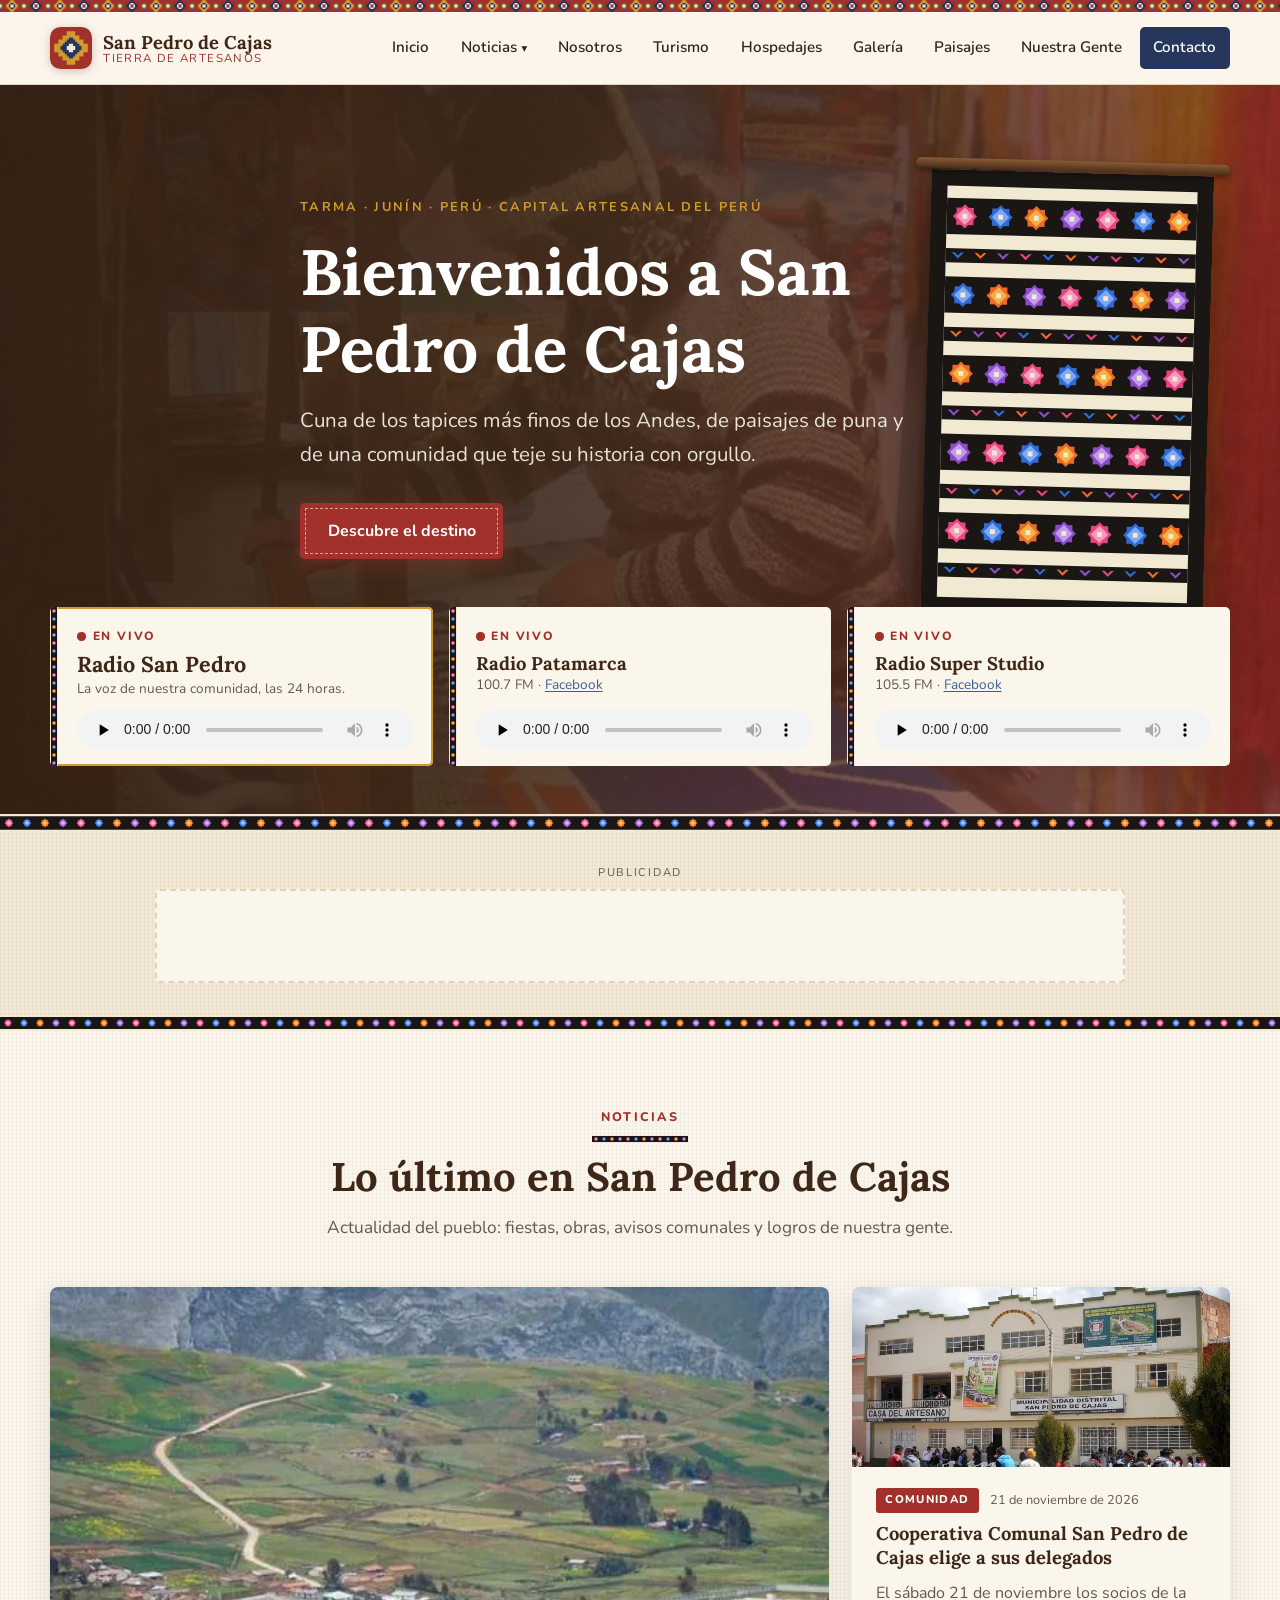
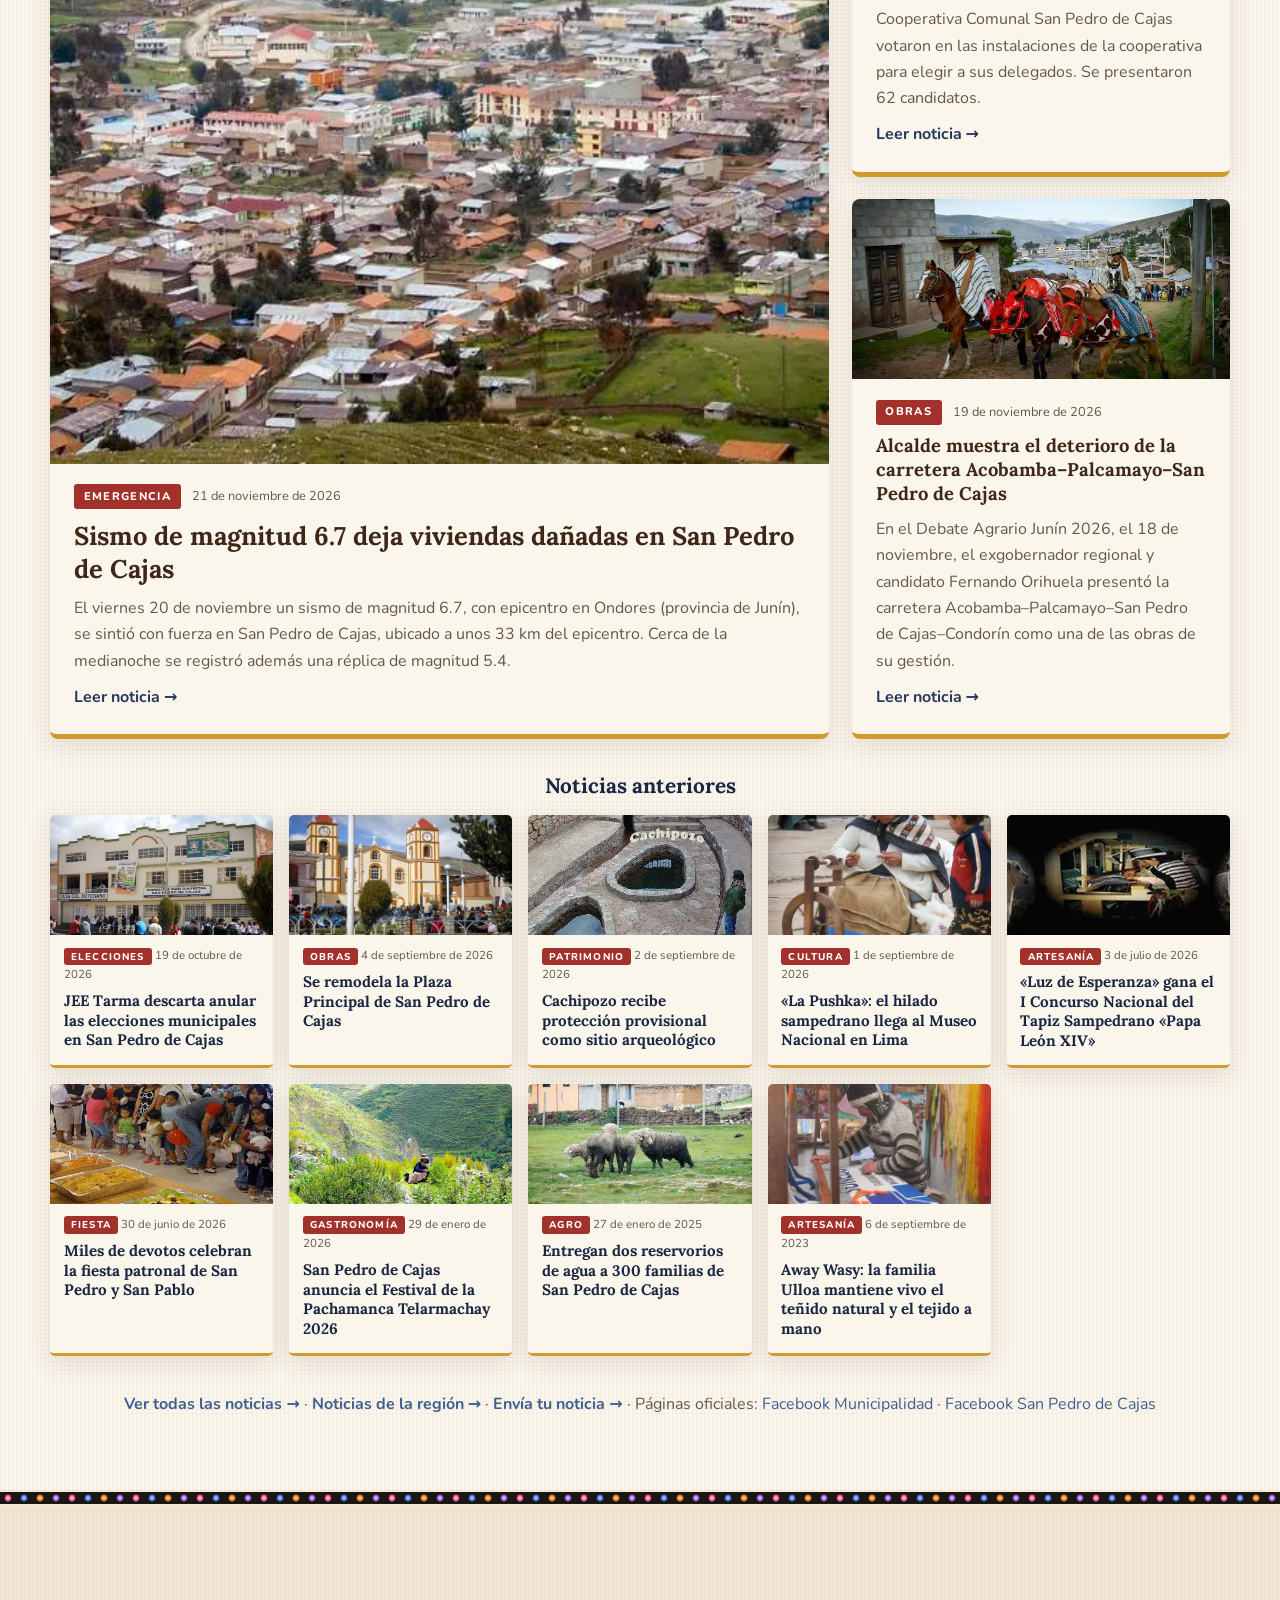
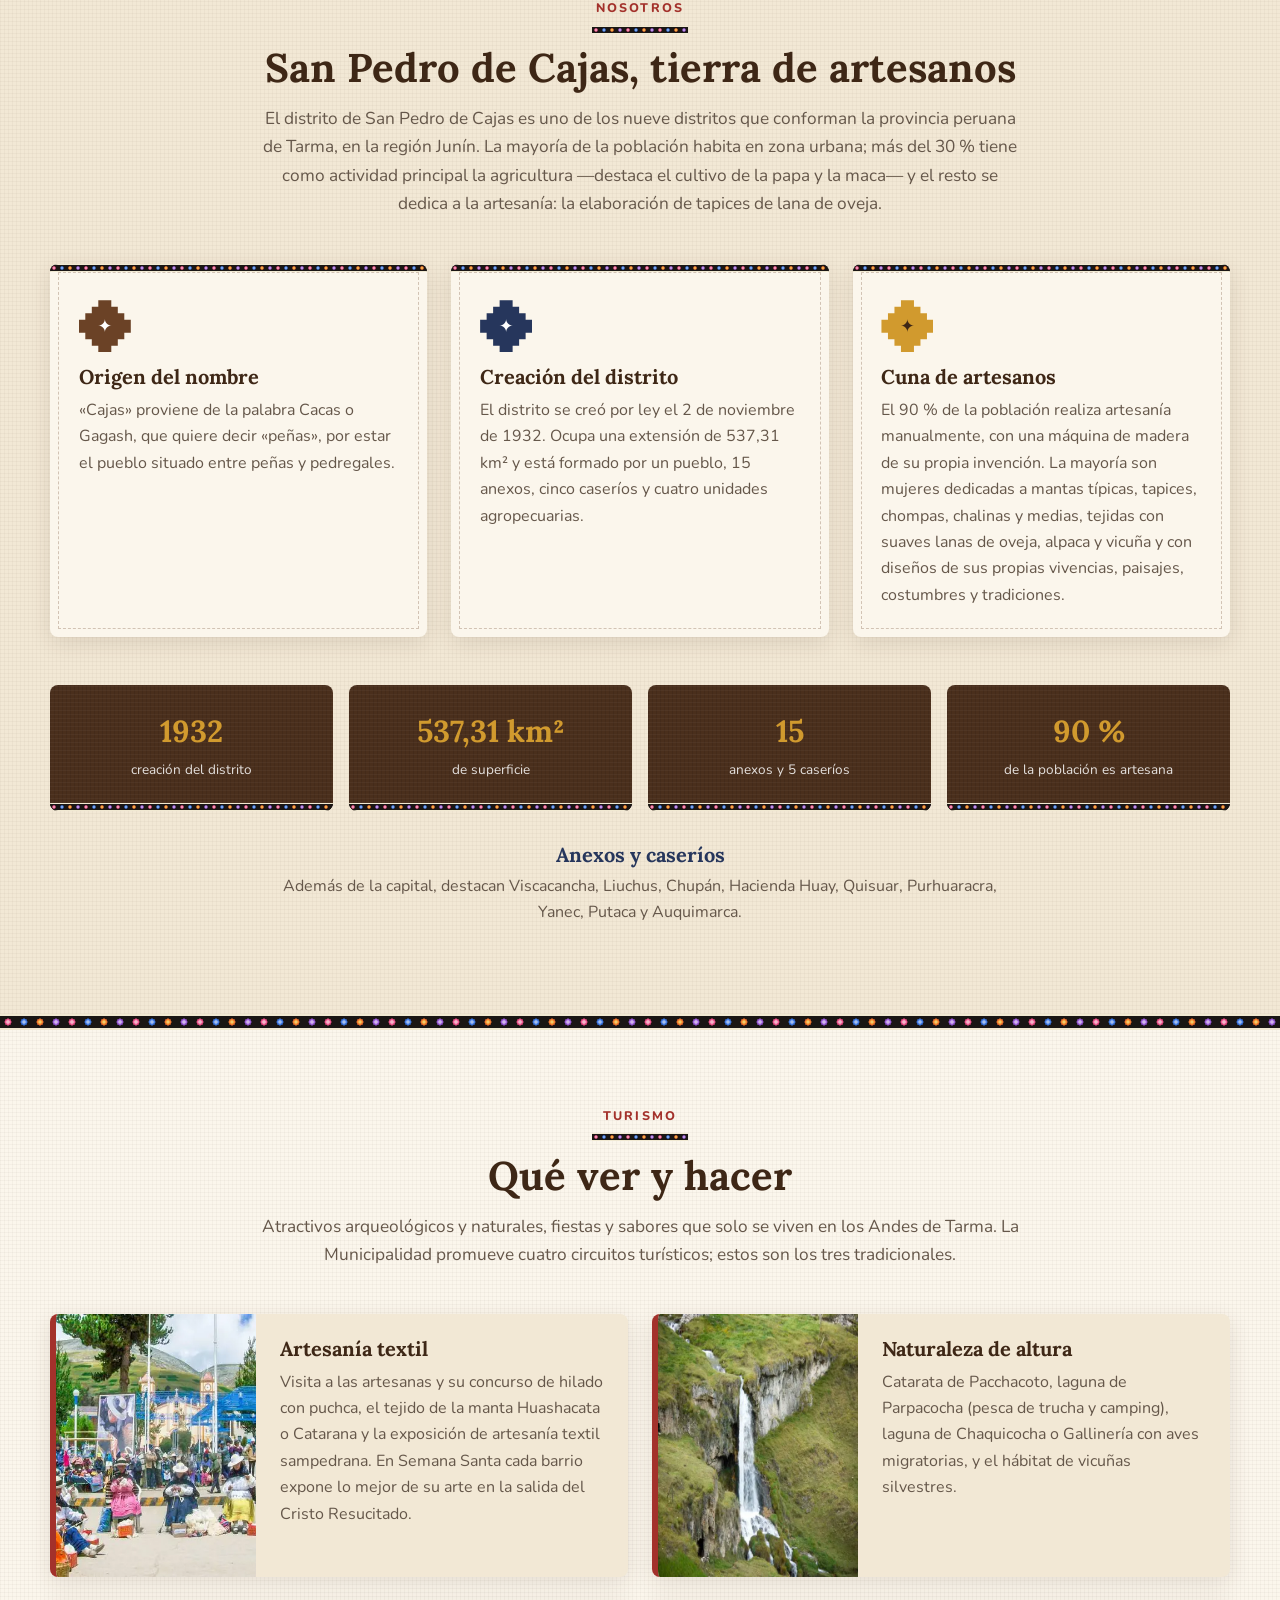
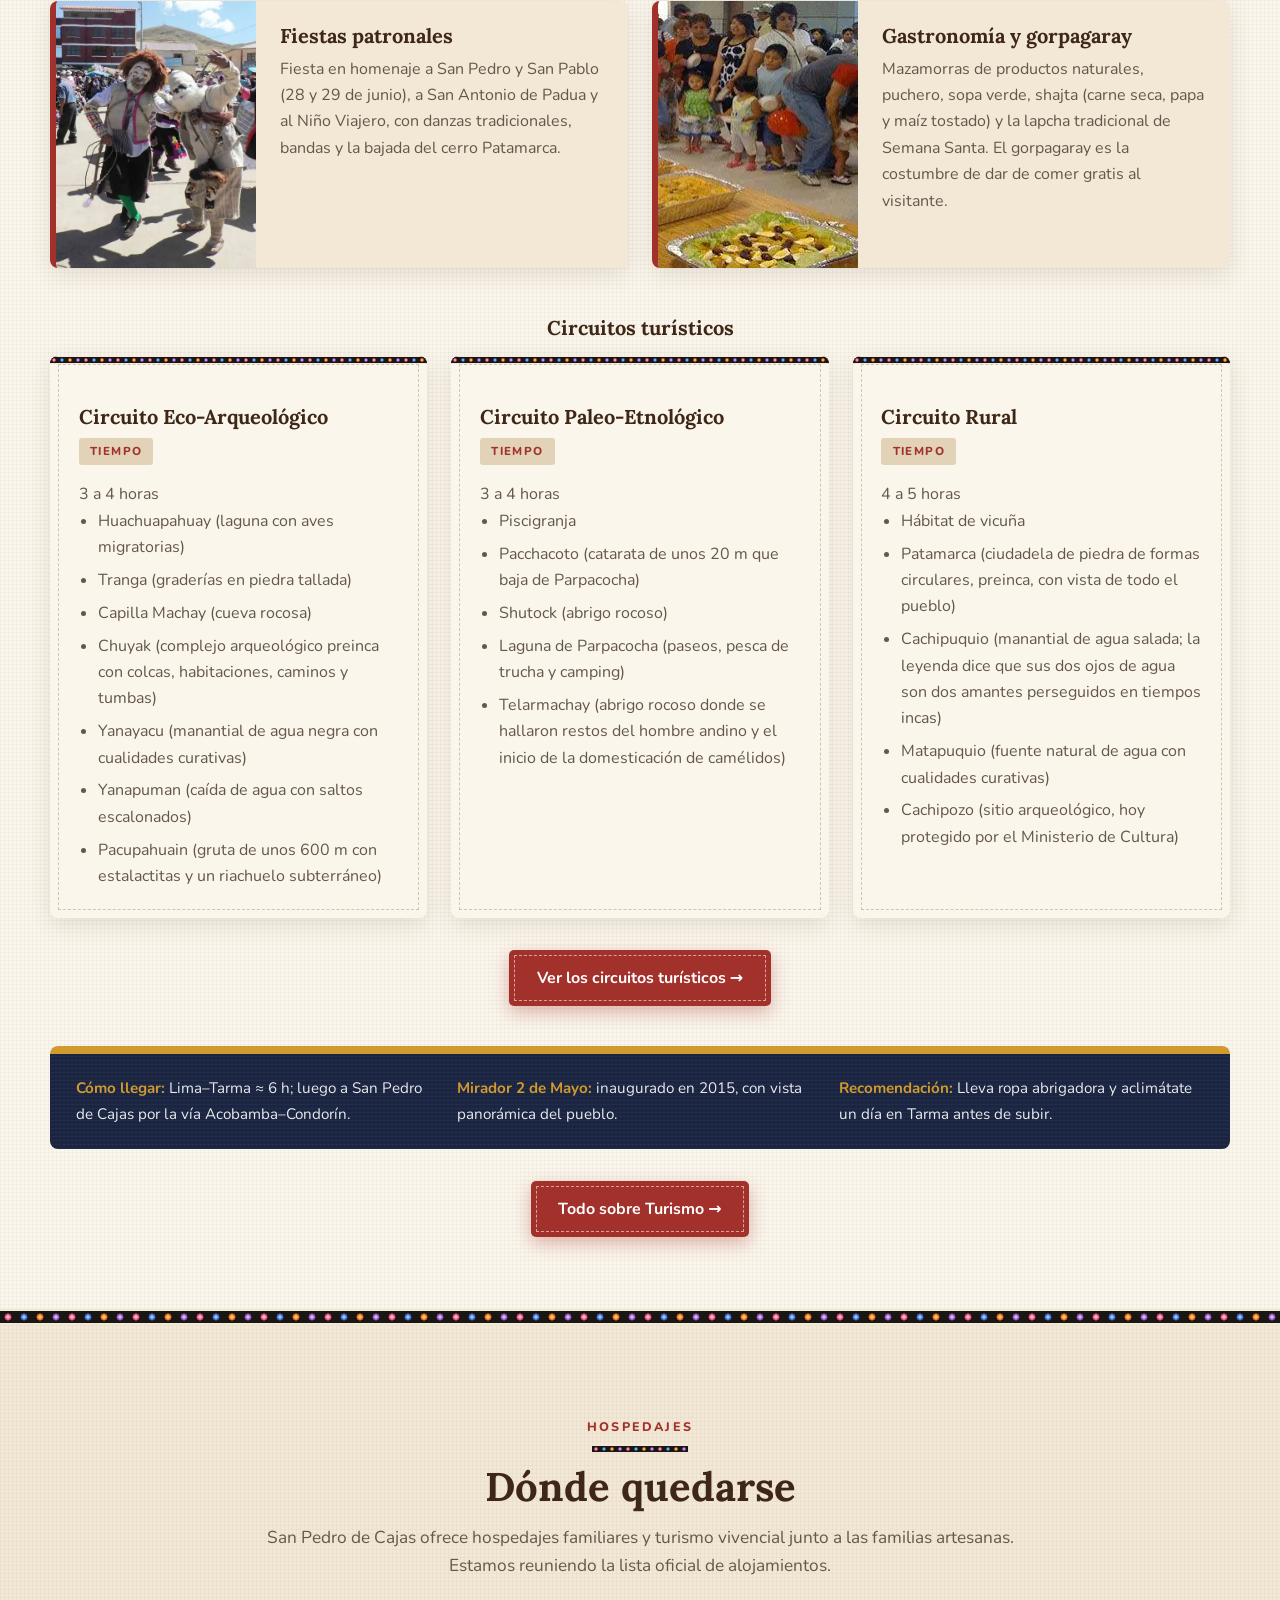
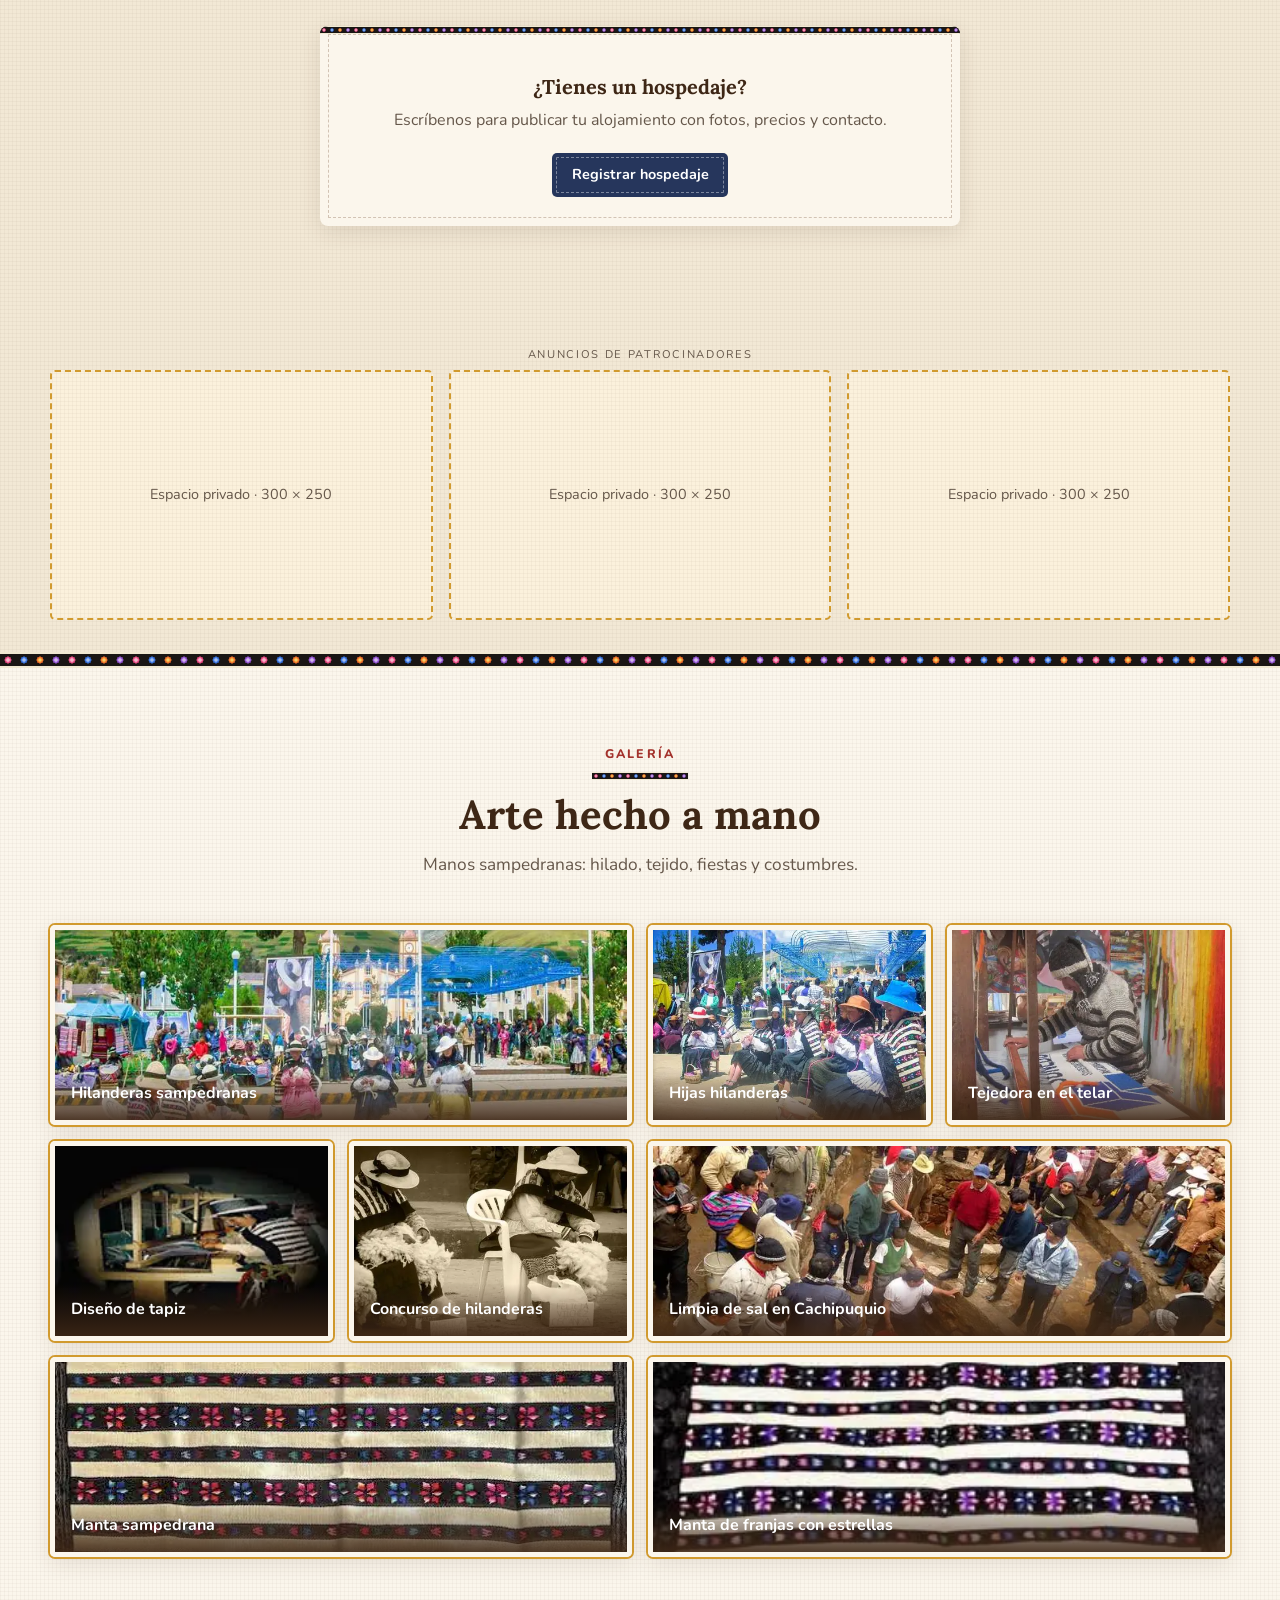
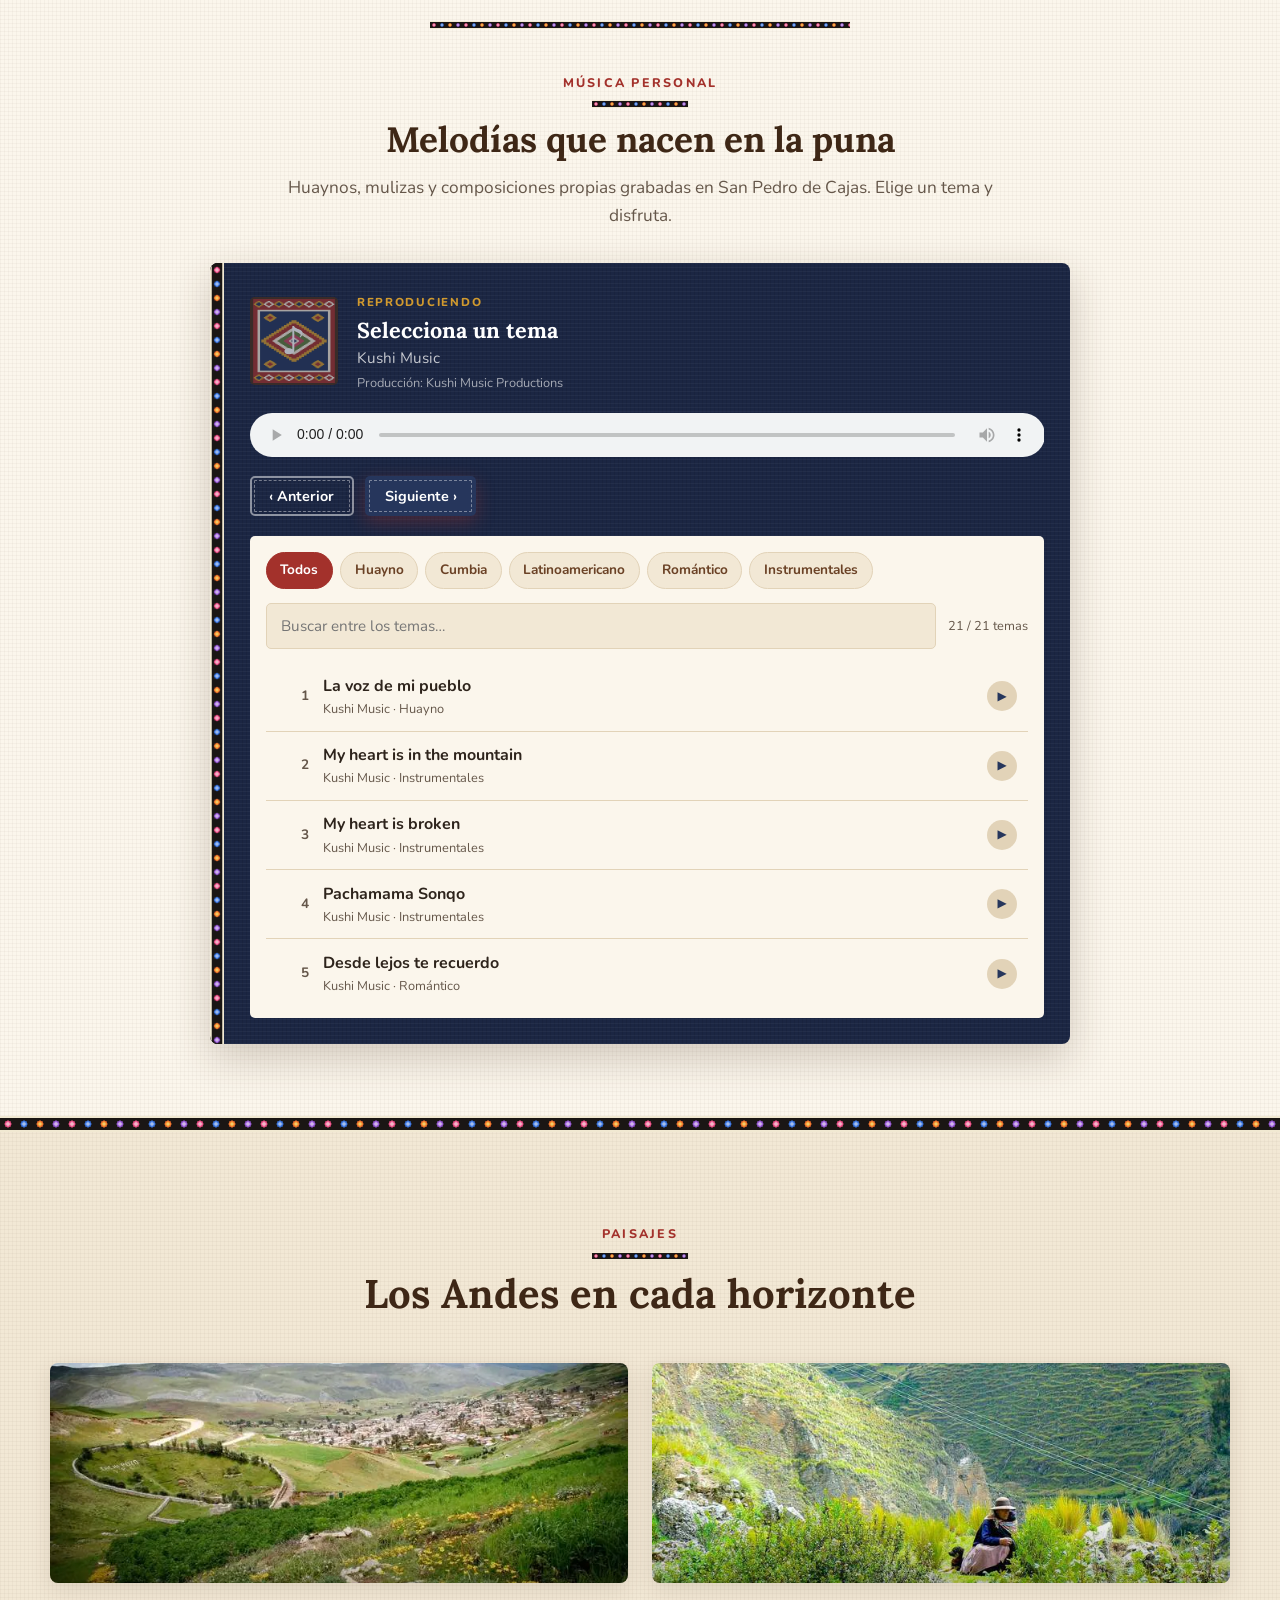
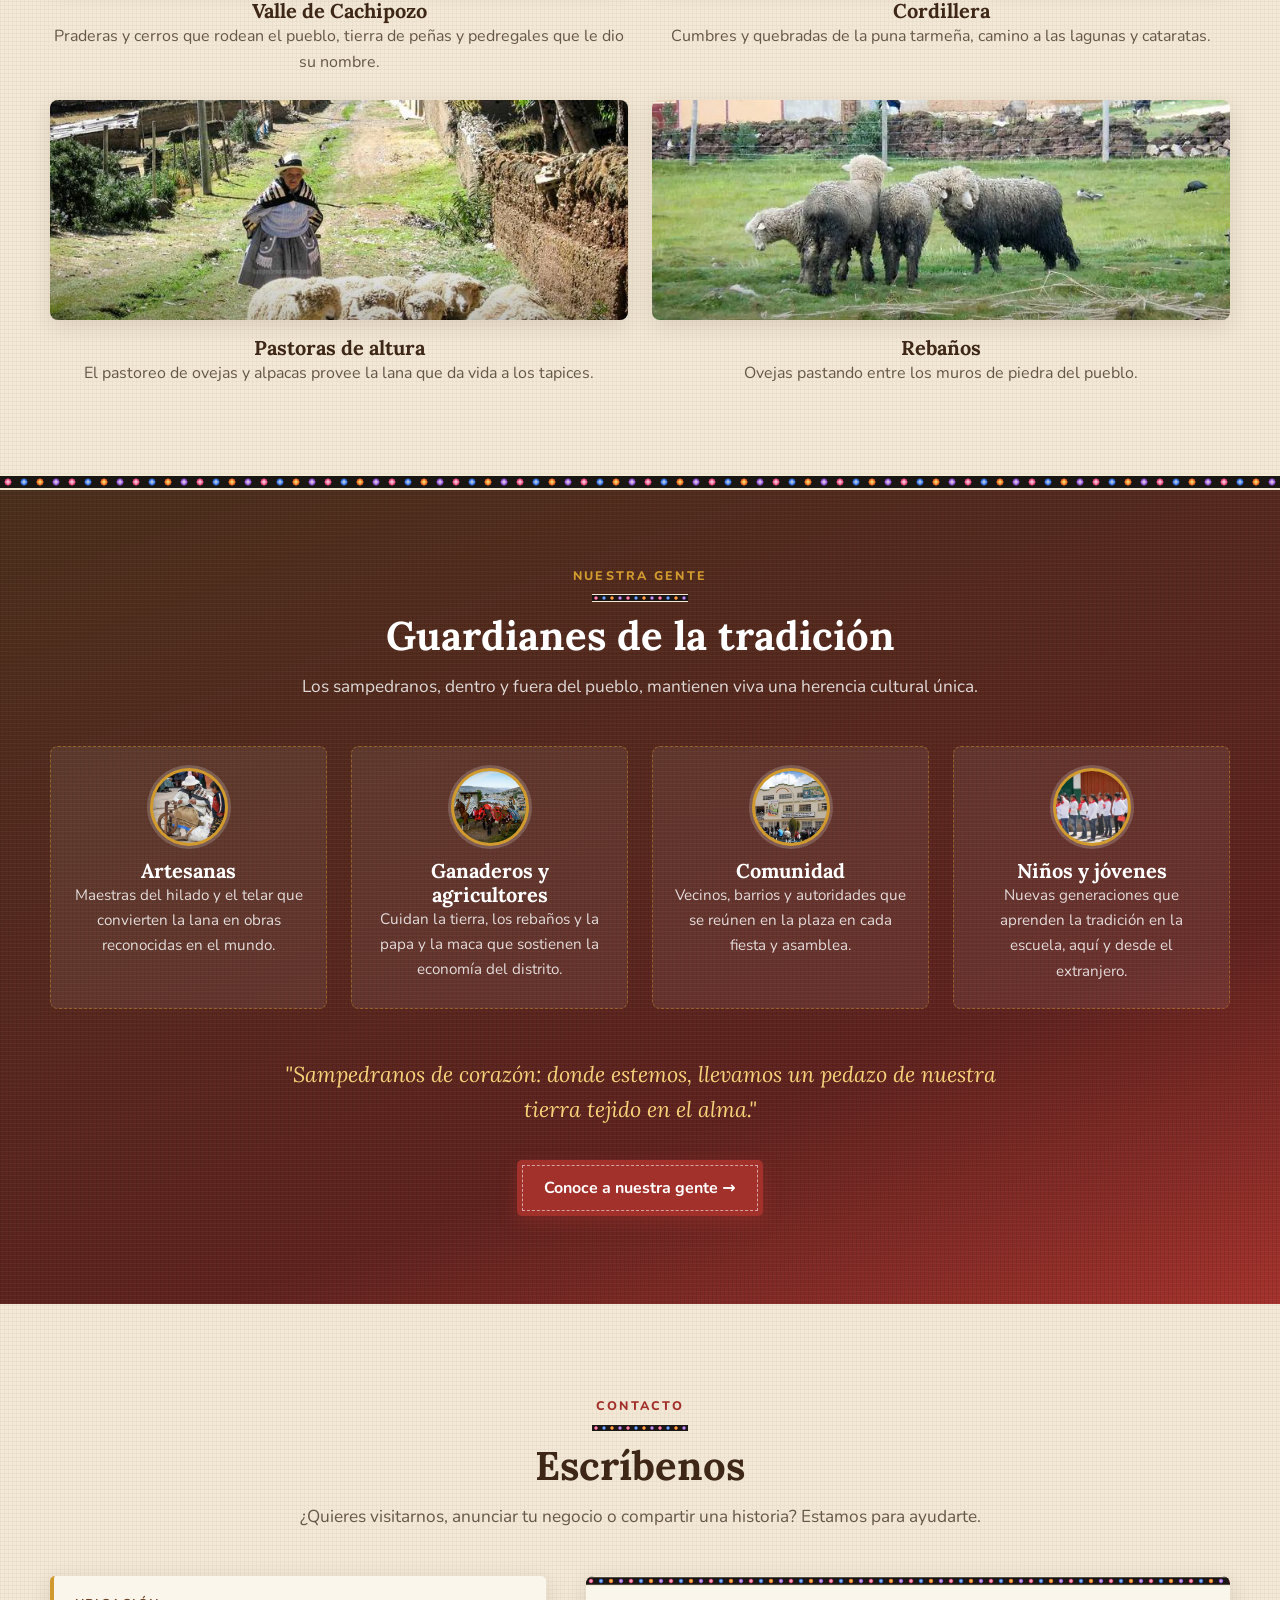
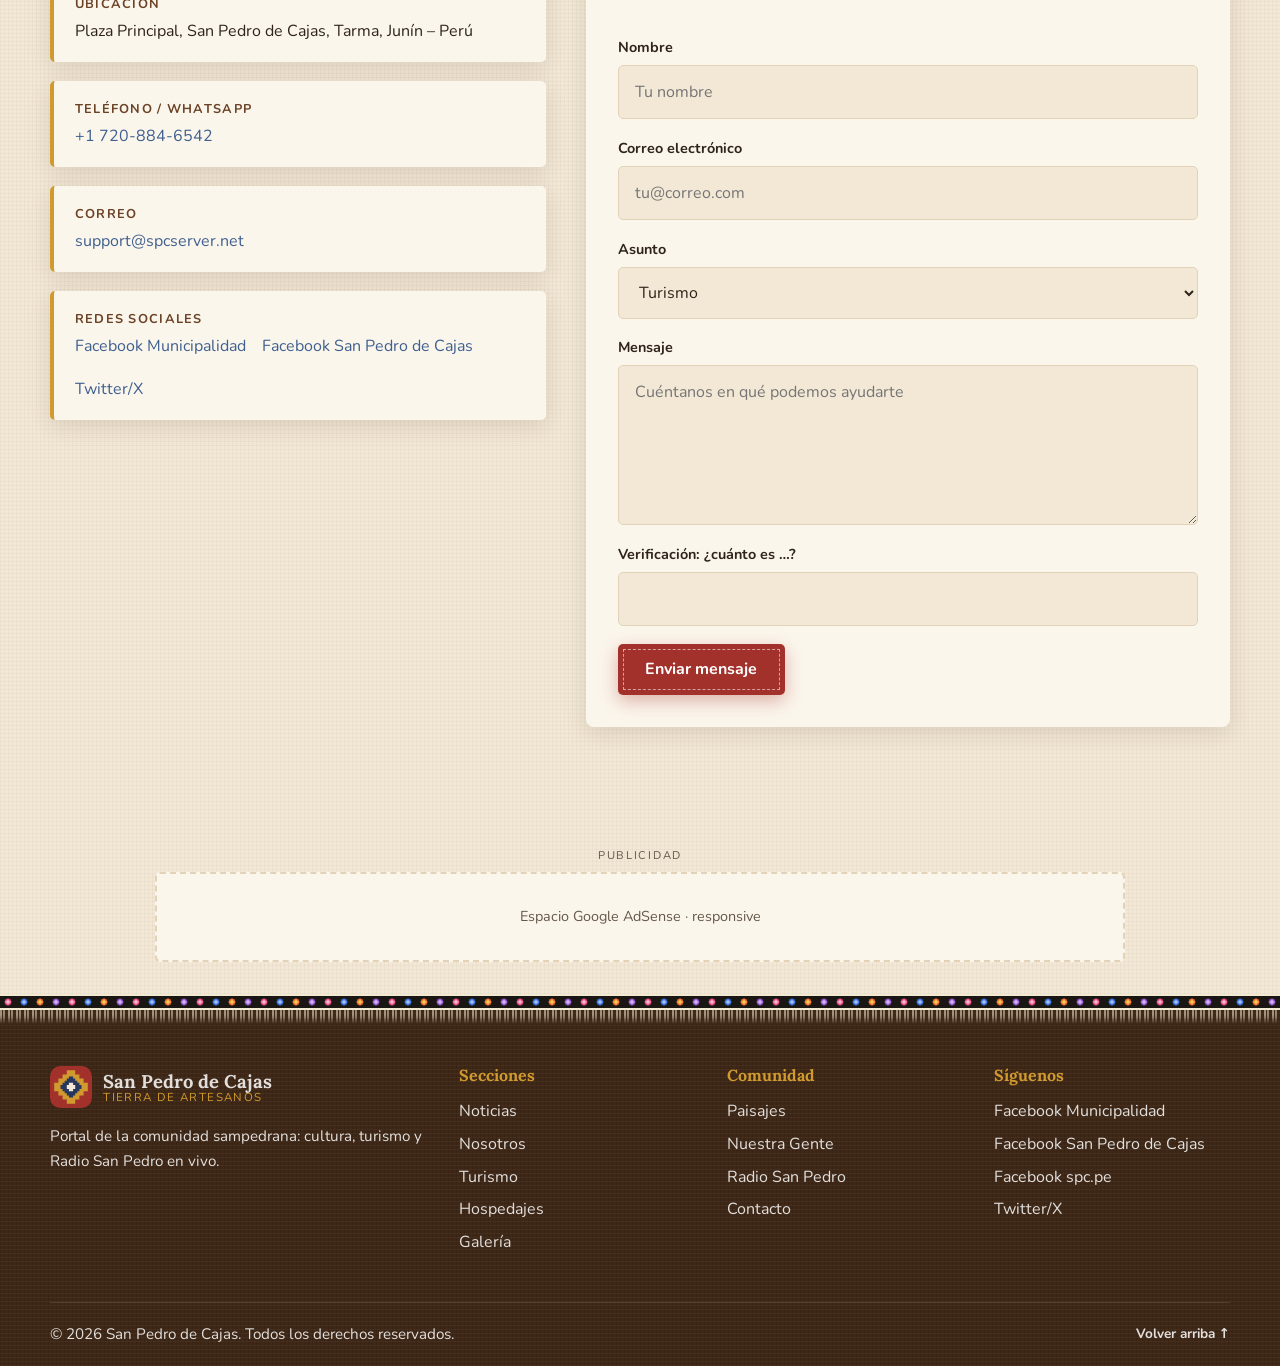
==== commit 8c25773d: "WebP: usar JPG en las 7 variantes donde WebP pesaba más Co-Authored-By: Devin AI <158243242+devin-ai" ====
--- a/index.html
+++ b/index.html
@@ -213,7 +213,7 @@
                         </span>
                     </a>
                     <a class="news-mini" href="noticias.html#festival-pachamanca-telarmachay-2026">
-                        <picture><source type="image/webp" srcset="imagenes/cordillera-480.webp 480w, imagenes/cordillera-720.webp 720w, imagenes/cordillera-960.webp 960w, imagenes/cordillera.webp 1600w" sizes="(max-width: 700px) 45vw, 280px"><img src="imagenes/cordillera.jpg" srcset="imagenes/cordillera-480.jpg 480w, imagenes/cordillera-720.jpg 720w, imagenes/cordillera-960.jpg 960w, imagenes/cordillera.jpg 1600w" sizes="(max-width: 700px) 45vw, 280px" alt="" loading="lazy"></picture>
+                        <picture><source type="image/webp" srcset="imagenes/cordillera-480.jpg 480w, imagenes/cordillera-720.jpg 720w, imagenes/cordillera-960.jpg 960w, imagenes/cordillera.webp 1600w" sizes="(max-width: 700px) 45vw, 280px"><img src="imagenes/cordillera.jpg" srcset="imagenes/cordillera-480.jpg 480w, imagenes/cordillera-720.jpg 720w, imagenes/cordillera-960.jpg 960w, imagenes/cordillera.jpg 1600w" sizes="(max-width: 700px) 45vw, 280px" alt="" loading="lazy"></picture>
                         <span class="news-mini__body">
                             <span class="news-mini__meta"><span class="news__tag">Gastronomía</span> <time datetime="2026-01-29">29 de enero de 2026</time></span>
                             <strong>San Pedro de Cajas anuncia el Festival de la Pachamanca Telarmachay 2026</strong>
@@ -558,12 +558,12 @@
                         <p>Praderas y cerros que rodean el pueblo, tierra de peñas y pedregales que le dio su nombre.</p>
                     </article>
                     <article class="landscape">
-                        <div class="landscape__media"><picture><source type="image/webp" srcset="imagenes/cordillera-480.webp 480w, imagenes/cordillera-720.webp 720w, imagenes/cordillera-960.webp 960w, imagenes/cordillera.webp 1600w" sizes="(max-width: 700px) 100vw, 600px"><img src="imagenes/cordillera.jpg" srcset="imagenes/cordillera-480.jpg 480w, imagenes/cordillera-720.jpg 720w, imagenes/cordillera-960.jpg 960w, imagenes/cordillera.jpg 1600w" sizes="(max-width: 700px) 100vw, 600px" alt="Cordillera de la puna tarmeña" loading="lazy"></picture></div>
+                        <div class="landscape__media"><picture><source type="image/webp" srcset="imagenes/cordillera-480.jpg 480w, imagenes/cordillera-720.jpg 720w, imagenes/cordillera-960.jpg 960w, imagenes/cordillera.webp 1600w" sizes="(max-width: 700px) 100vw, 600px"><img src="imagenes/cordillera.jpg" srcset="imagenes/cordillera-480.jpg 480w, imagenes/cordillera-720.jpg 720w, imagenes/cordillera-960.jpg 960w, imagenes/cordillera.jpg 1600w" sizes="(max-width: 700px) 100vw, 600px" alt="Cordillera de la puna tarmeña" loading="lazy"></picture></div>
                         <h3>Cordillera</h3>
                         <p>Cumbres y quebradas de la puna tarmeña, camino a las lagunas y cataratas.</p>
                     </article>
                     <article class="landscape">
-                        <div class="landscape__media"><picture><source type="image/webp" srcset="imagenes/pastora-480.webp 480w, imagenes/pastora-720.webp 720w, imagenes/pastora-960.webp 960w, imagenes/pastora.webp 1600w" sizes="(max-width: 700px) 100vw, 600px"><img src="imagenes/pastora.jpg" srcset="imagenes/pastora-480.jpg 480w, imagenes/pastora-720.jpg 720w, imagenes/pastora-960.jpg 960w, imagenes/pastora.jpg 1600w" sizes="(max-width: 700px) 100vw, 600px" alt="Pastora de altura" loading="lazy"></picture></div>
+                        <div class="landscape__media"><picture><source type="image/webp" srcset="imagenes/pastora-480.jpg 480w, imagenes/pastora-720.jpg 720w, imagenes/pastora-960.jpg 960w, imagenes/pastora.webp 1600w" sizes="(max-width: 700px) 100vw, 600px"><img src="imagenes/pastora.jpg" srcset="imagenes/pastora-480.jpg 480w, imagenes/pastora-720.jpg 720w, imagenes/pastora-960.jpg 960w, imagenes/pastora.jpg 1600w" sizes="(max-width: 700px) 100vw, 600px" alt="Pastora de altura" loading="lazy"></picture></div>
                         <h3>Pastoras de altura</h3>
                         <p>El pastoreo de ovejas y alpacas provee la lana que da vida a los tapices.</p>
                     </article>
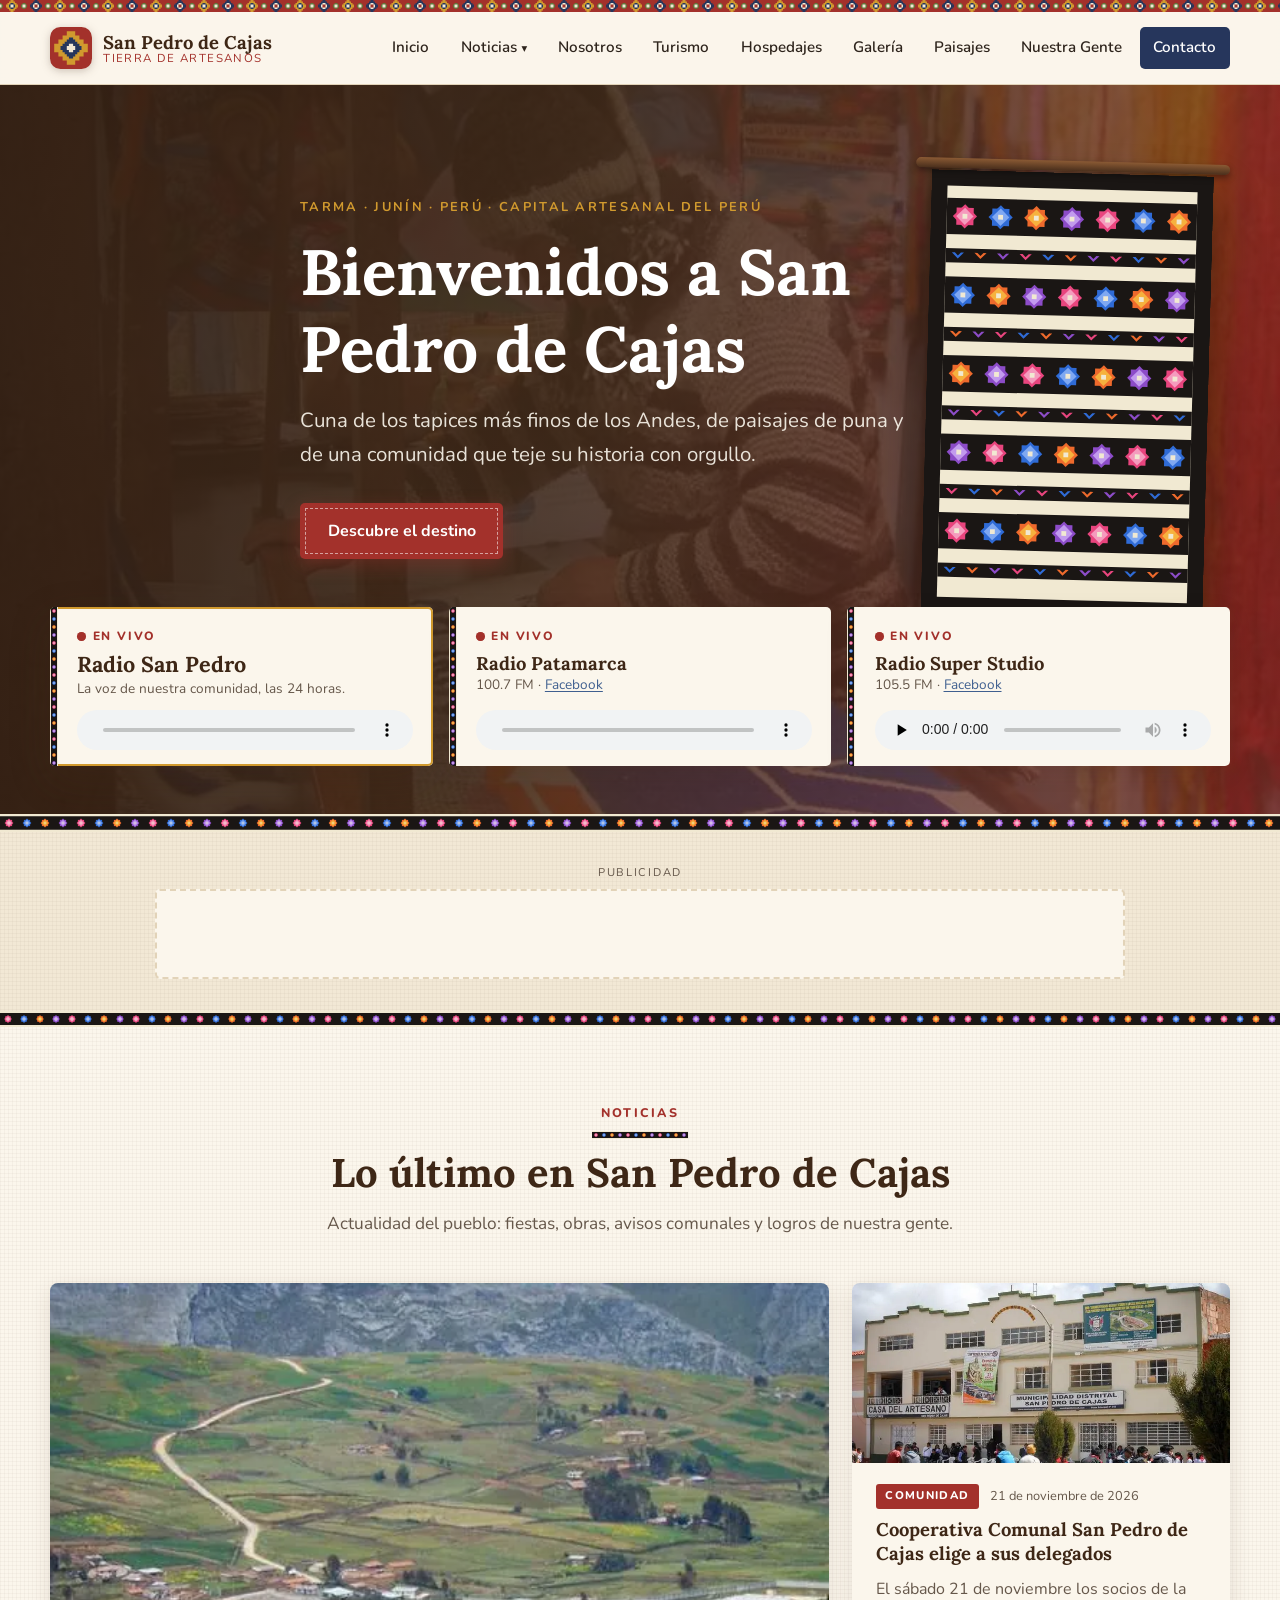
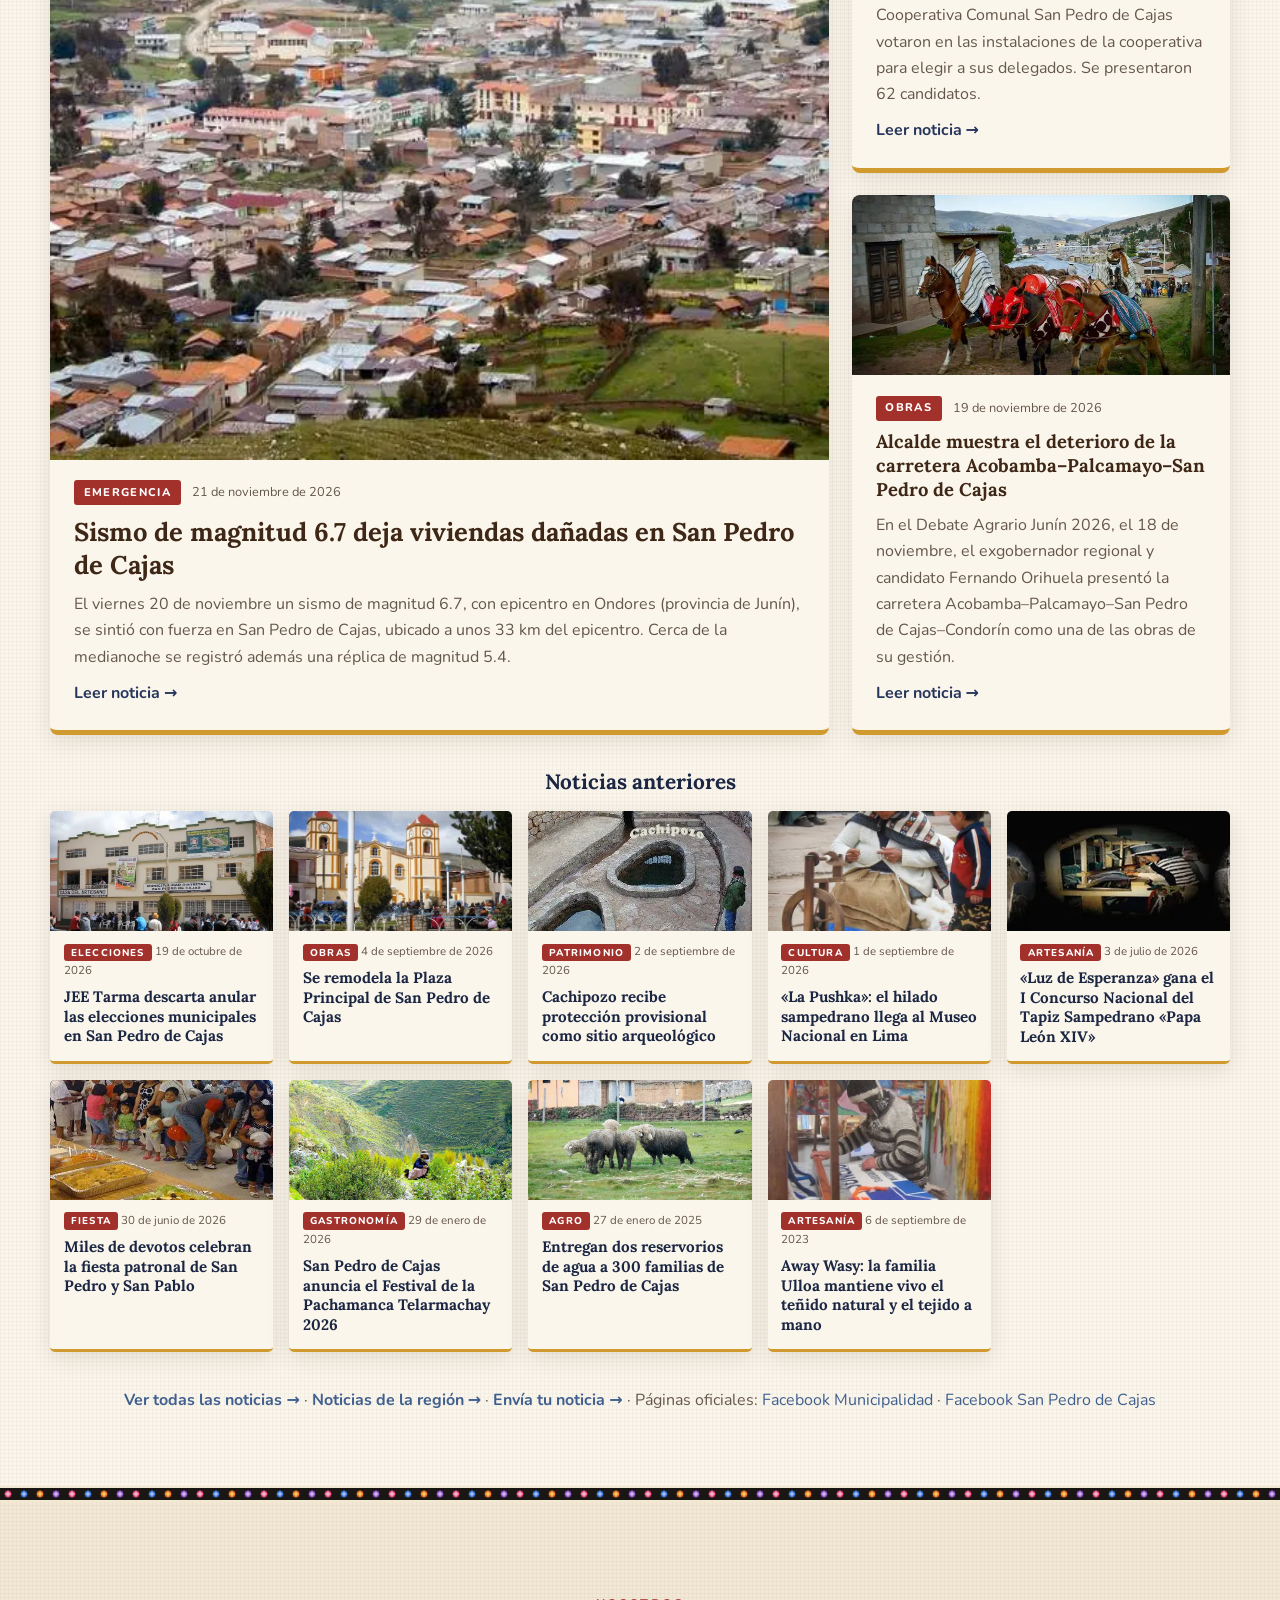
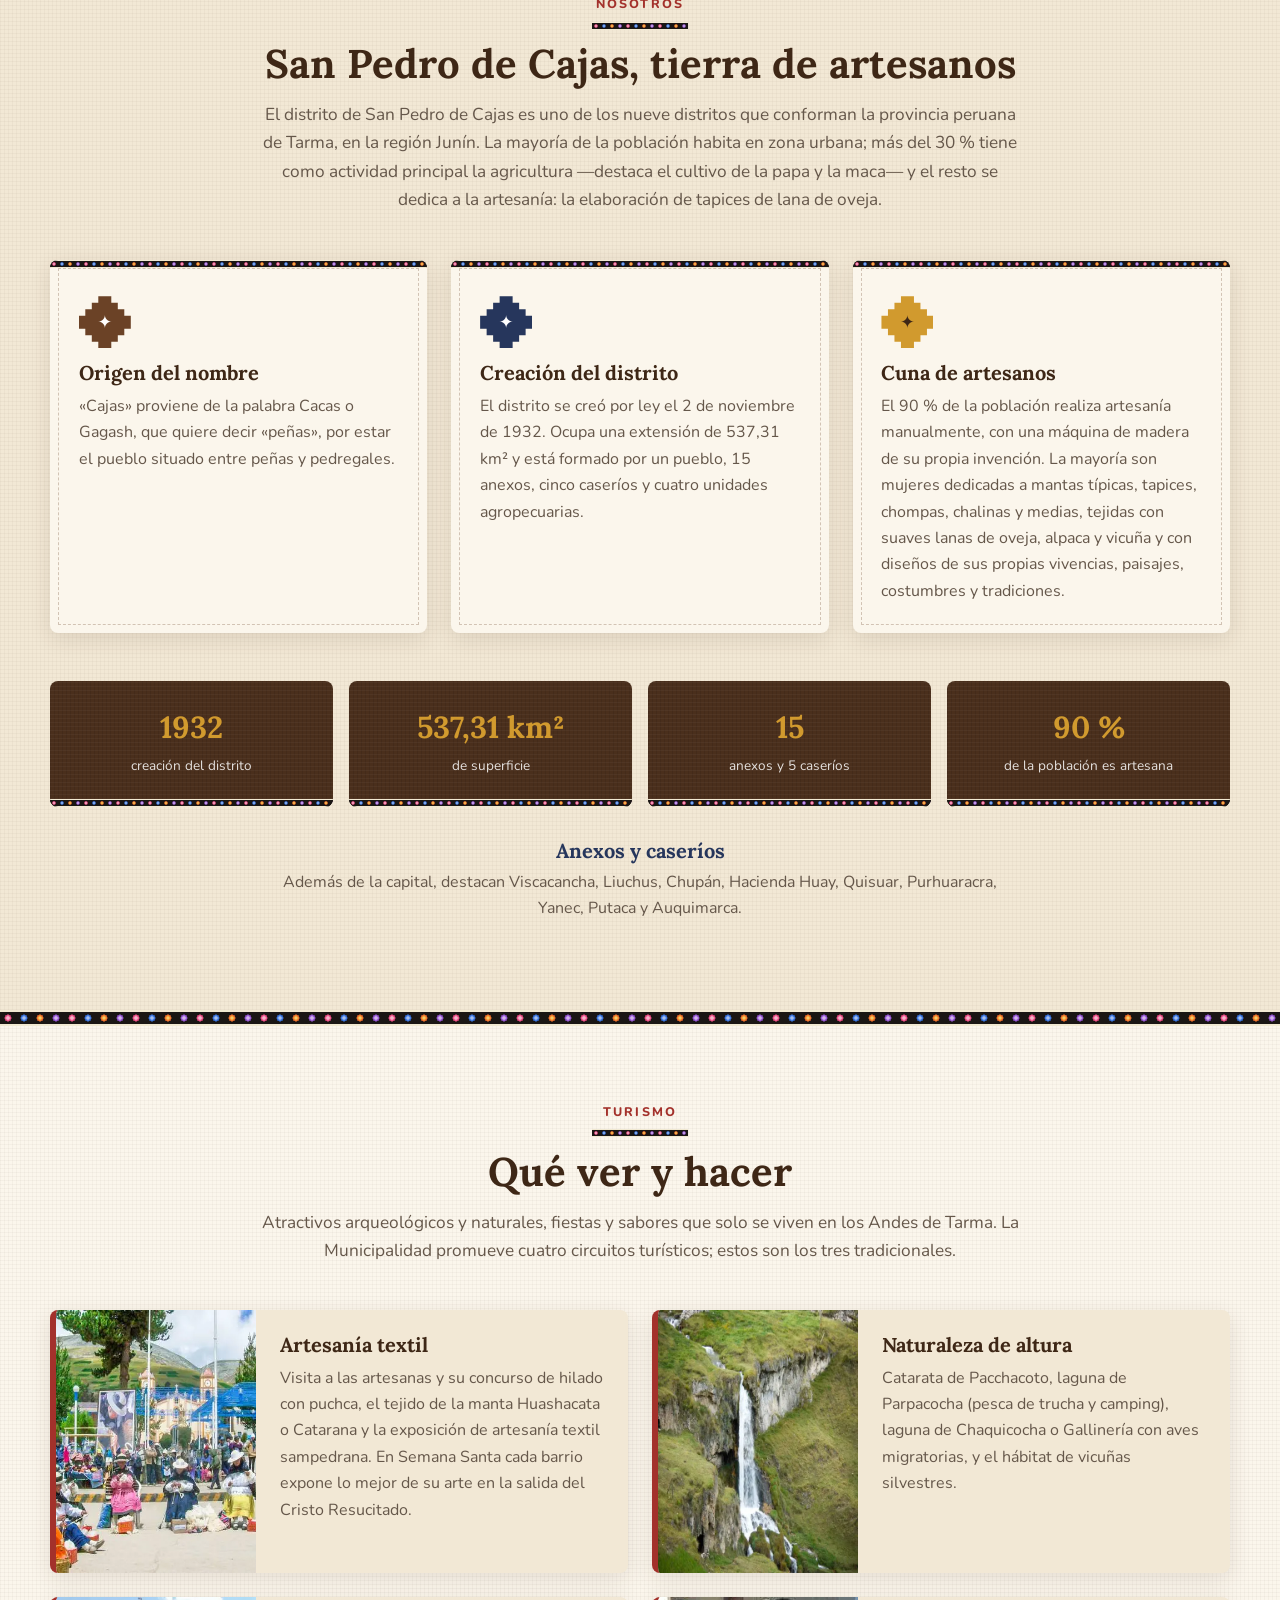
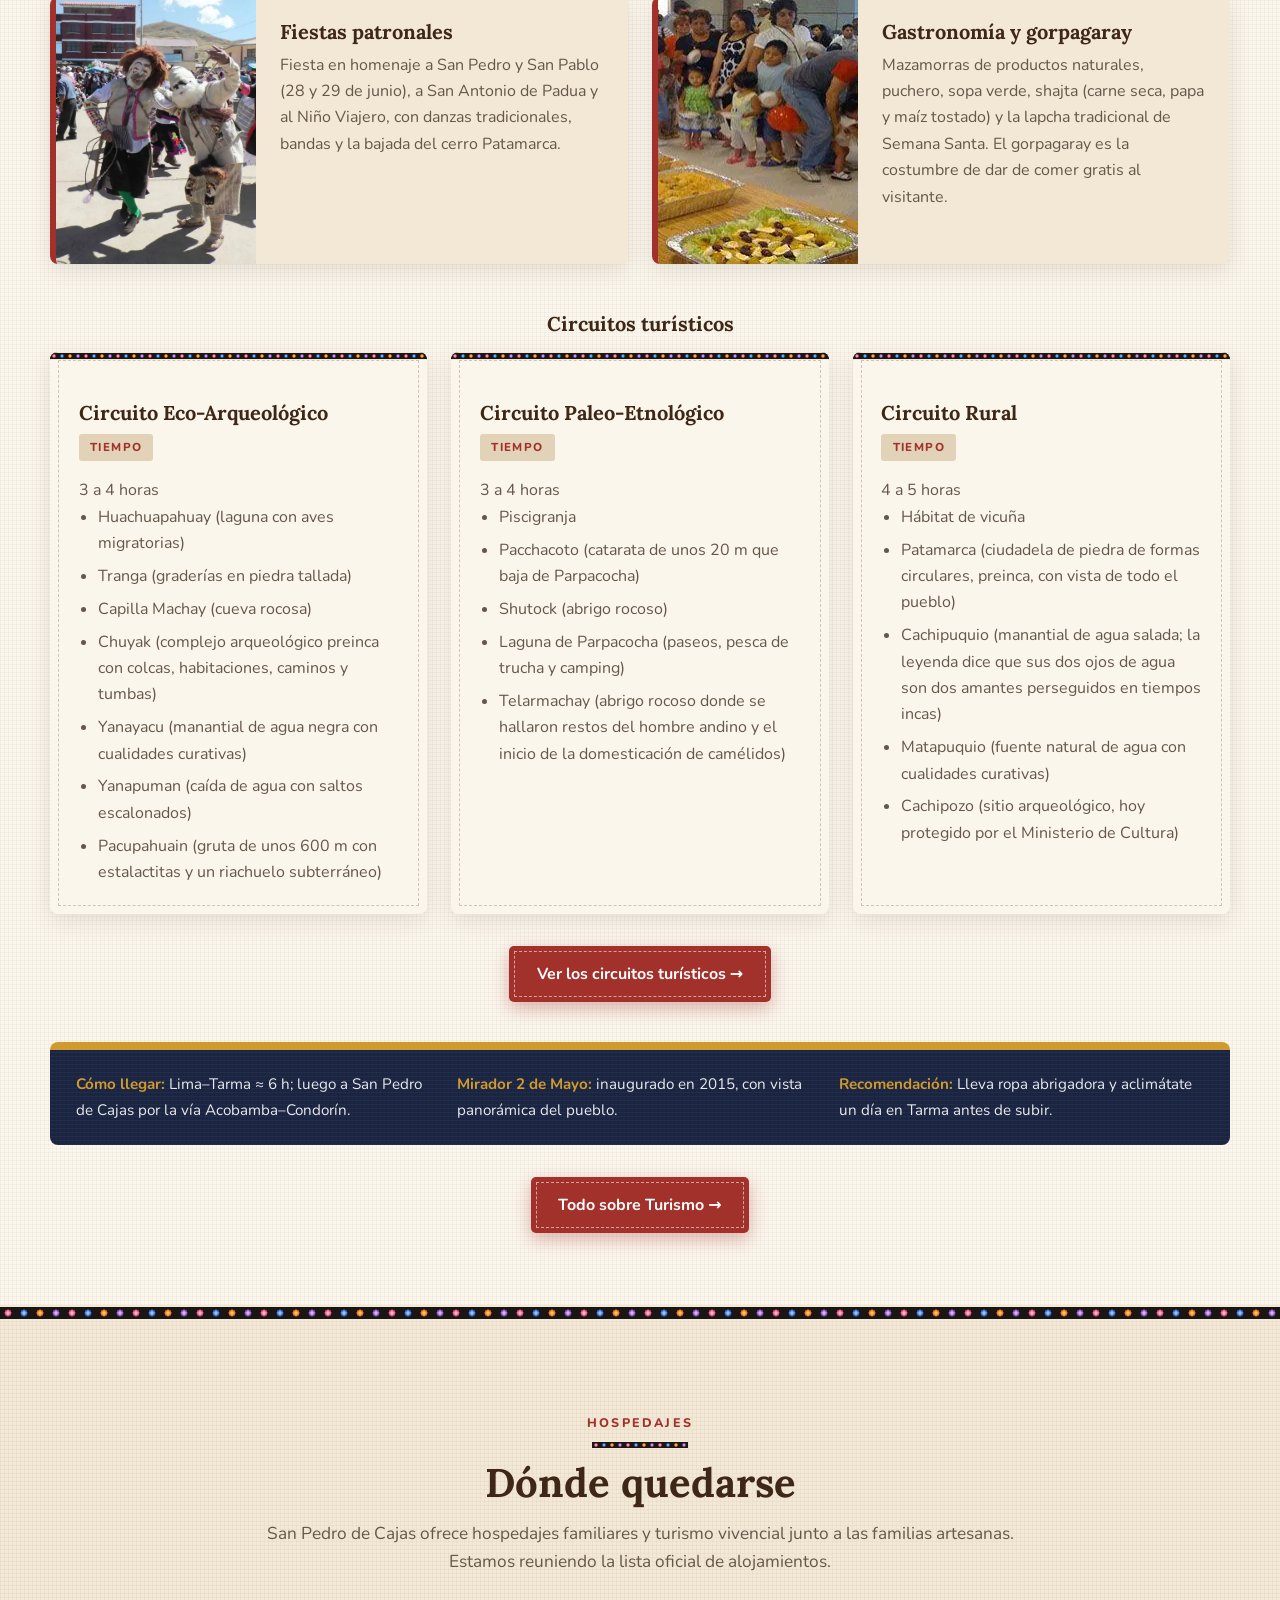
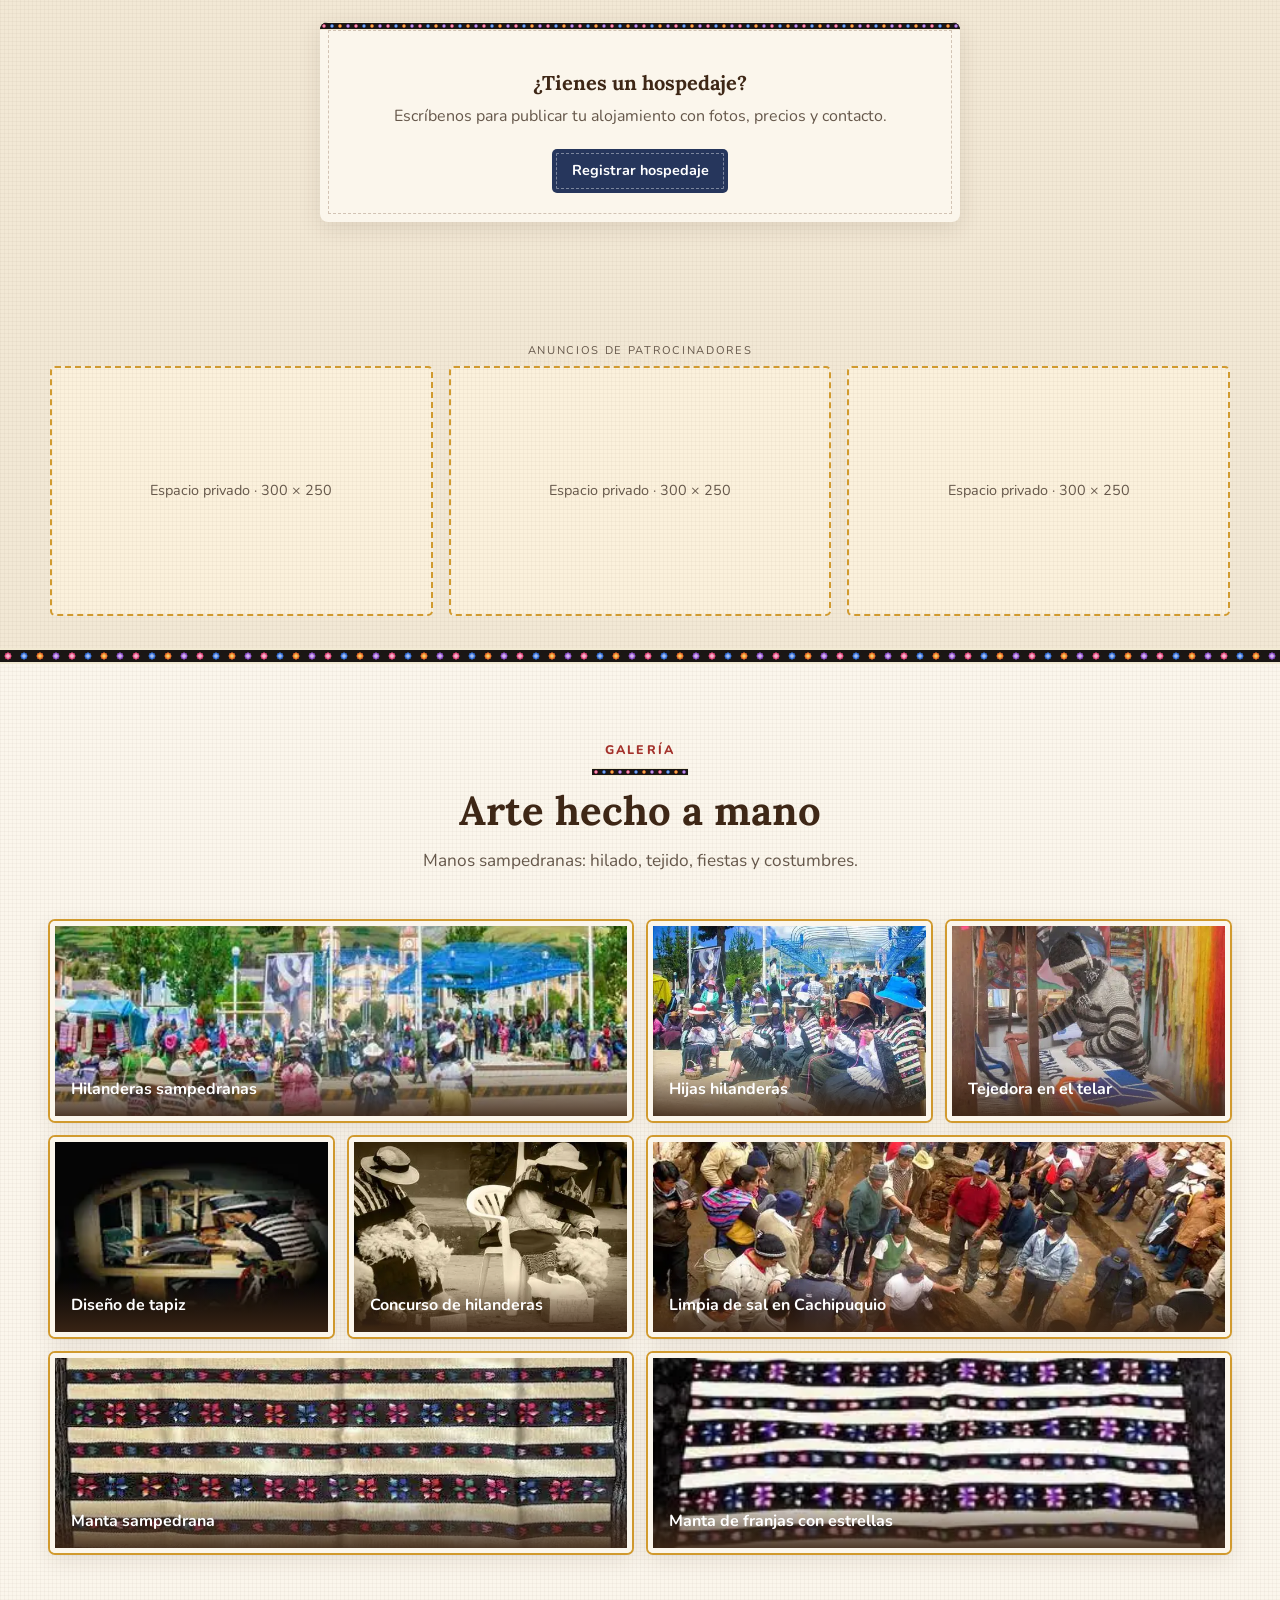
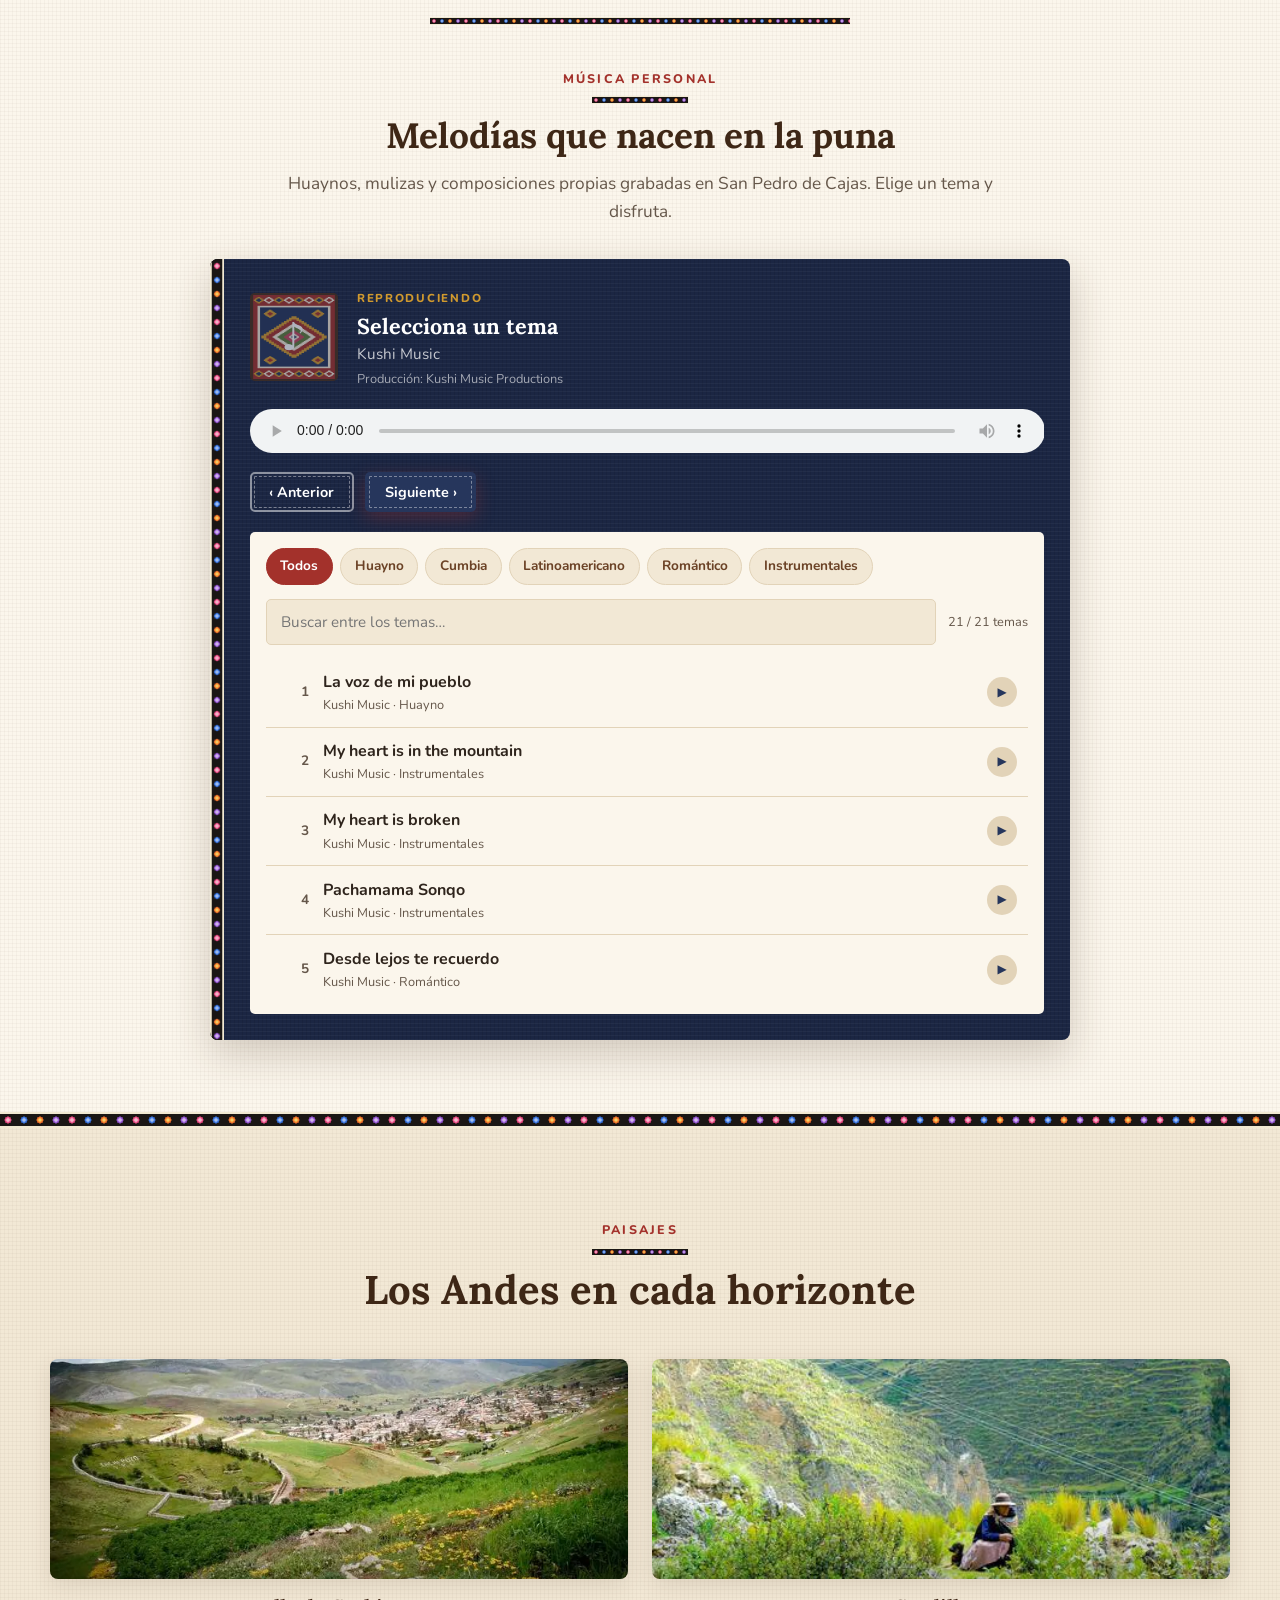
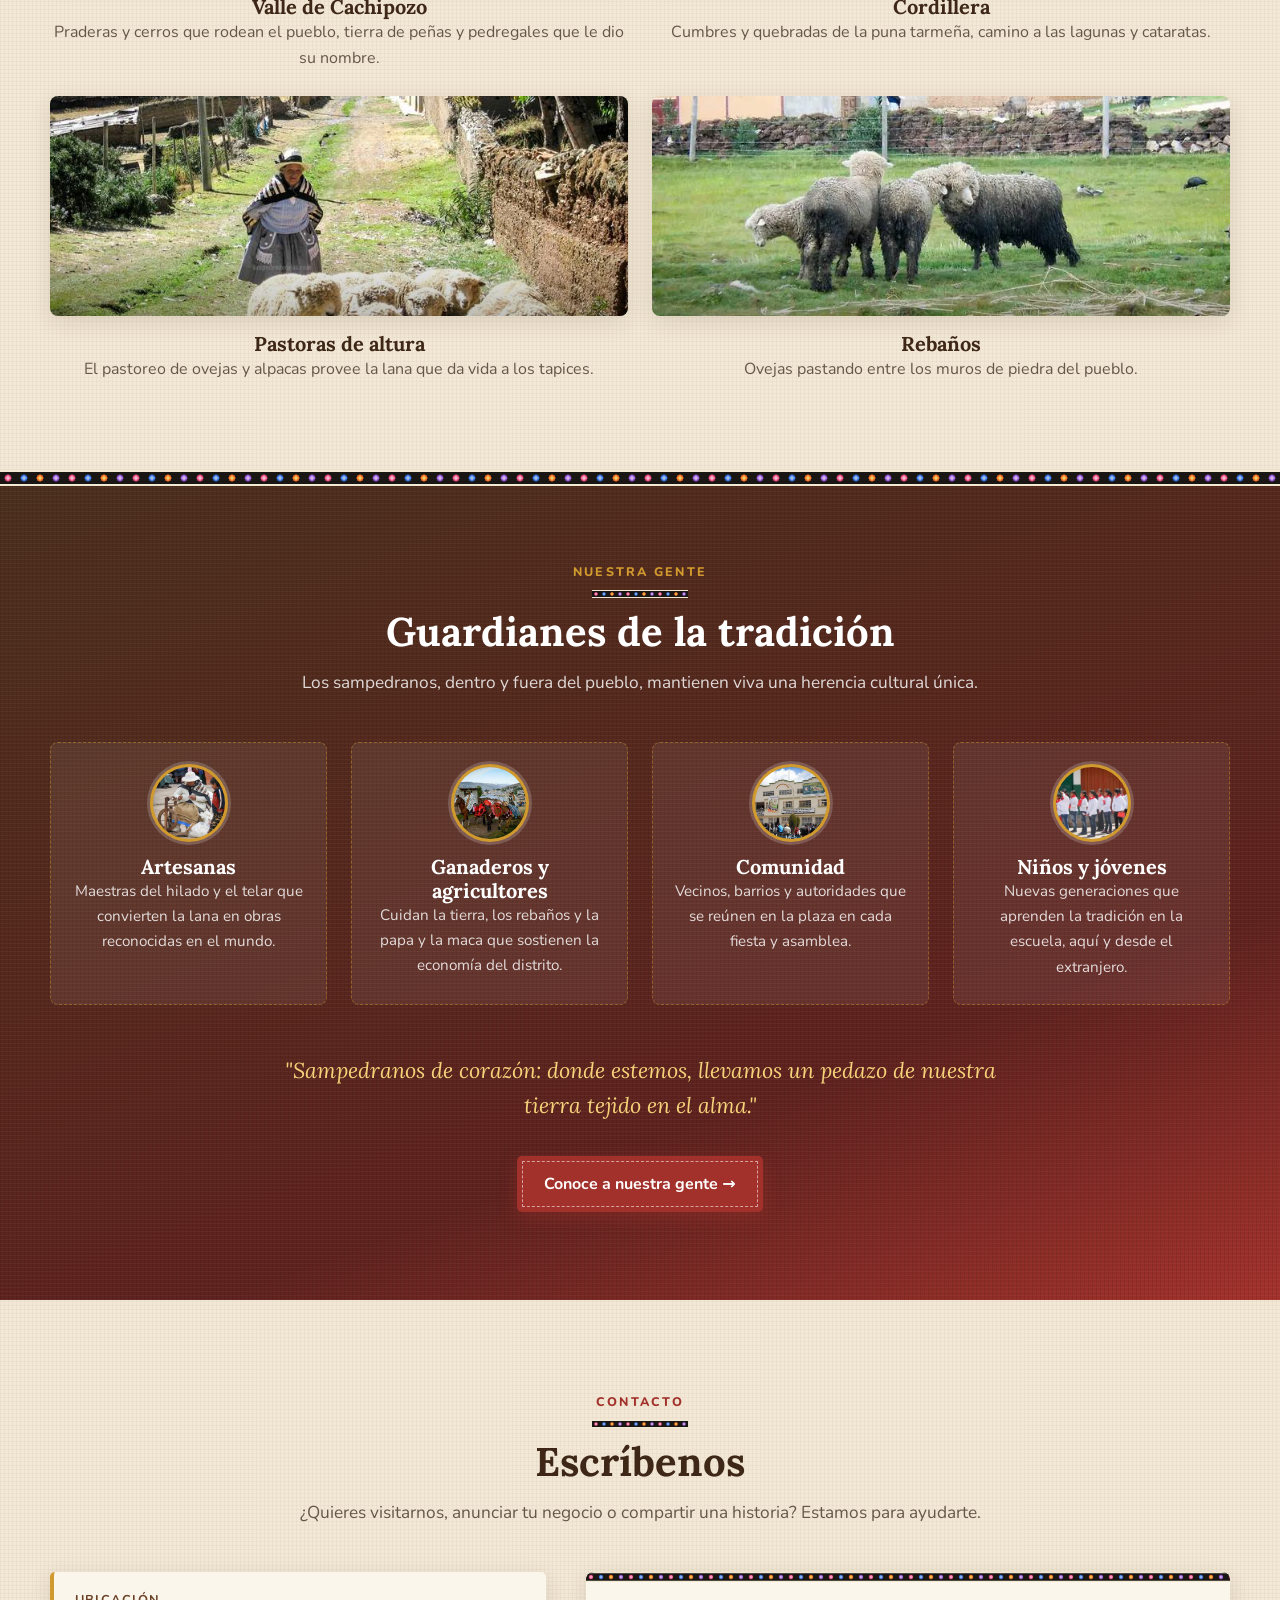
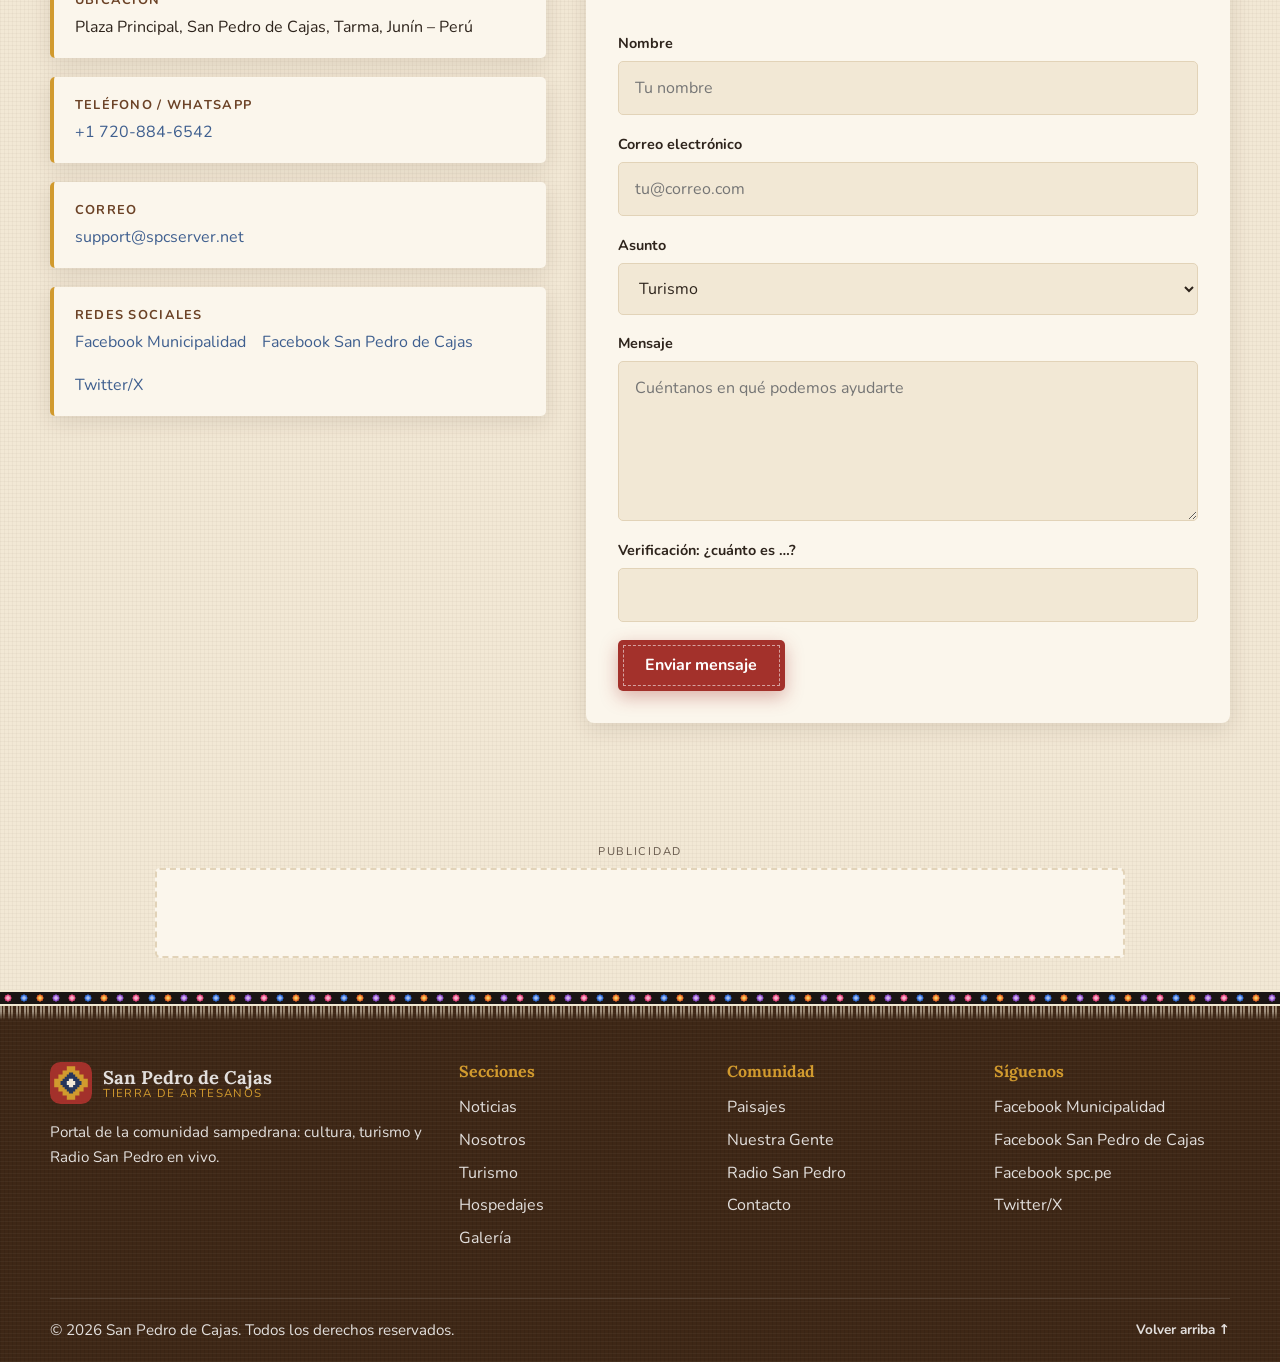
==== commit c657f2e9: "Contacto: email_off para que Cloudflare no inyecte email-decode.min.js Co-Authored-By: Devin AI <158" ====
--- a/index.html
+++ b/index.html
@@ -19,8 +19,8 @@
     <link rel="preload" as="style" href="https://fonts.googleapis.com/css2?family=Lora:wght@600;700&family=Nunito:wght@400;600;700&display=swap" onload="this.onload=null;this.rel='stylesheet'">
     <noscript><link rel="stylesheet" href="https://fonts.googleapis.com/css2?family=Lora:wght@600;700&family=Nunito:wght@400;600;700&display=swap"></noscript>
     <link rel="preload" as="image" href="imagenes/tejedora-telar-hero.webp" type="image/webp" fetchpriority="high">
-    <style> :root{--tierra: #6B4226;--tierra-oscuro: #3E2716;--nogal: #4A2F1C;--azul: #26365C;--azul-oscuro: #1B2643;--azul-claro: #3F5F8F;--dorado: #D19A2E;--cochinilla: #A3312B;--rosa: #C2455E;--verde: #5F7A3B;--crema: #F2E8D5;--crema-oscuro: #E2D3B8;--lana: #FBF6EC;--negro-manta: #1A1614;--negro-manta: #1A1614;--texto: #2E241C;--texto-suave: #65574A;--blanco: #FFFFFF;--font-titulo: 'Lora', Georgia, serif;--font-texto: 'Nunito', 'Segoe UI', system-ui, sans-serif;--radio: 8px;--radio-sm: 5px;--sombra: 0 6px 22px rgba(62, 39, 22, 0.12);--sombra-fuerte: 0 14px 40px rgba(62, 39, 22, 0.22);--transicion: 0.25s ease;--ancho: 1180px;--header-h: 72px;--motivo-greca: url("data:image/svg+xml,%3Csvg xmlns='http://www.w3.org/2000/svg' width='96' height='24' viewBox='0 0 96 24'%3E%3Crect width='96' height='24' fill='%23A3312B'/%3E%3Cpolygon fill='%235F7A3B' points='3,6 3,9 6,9 6,12 6,12 6,15 3,15 3,18 -3,18 -3,15 -6,15 -6,12 -6,12 -6,9 -3,9 -3,6'/%3E%3Cpolygon fill='%23F2E8D5' points='3,9 3,12 3,12 3,15 -3,15 -3,12 -3,12 -3,9'/%3E%3Cpolygon fill='%235F7A3B' points='51,6 51,9 54,9 54,12 54,12 54,15 51,15 51,18 45,18 45,15 42,15 42,12 42,12 42,9 45,9 45,6'/%3E%3Cpolygon fill='%23F2E8D5' points='51,9 51,12 51,12 51,15 45,15 45,12 45,12 45,9'/%3E%3Cpolygon fill='%235F7A3B' points='99,6 99,9 102,9 102,12 102,12 102,15 99,15 99,18 93,18 93,15 90,15 90,12 90,12 90,9 93,9 93,6'/%3E%3Cpolygon fill='%23F2E8D5' points='99,9 99,12 99,12 99,15 93,15 93,12 93,12 93,9'/%3E%3Cpolygon fill='%23D19A2E' points='27,0 27,3 30,3 30,6 33,6 33,9 36,9 36,12 36,12 36,15 33,15 33,18 30,18 30,21 27,21 27,24 21,24 21,21 18,21 18,18 15,18 15,15 12,15 12,12 12,12 12,9 15,9 15,6 18,6 18,3 21,3 21,0'/%3E%3Cpolygon fill='%2326365C' points='27,6 27,9 30,9 30,12 30,12 30,15 27,15 27,18 21,18 21,15 18,15 18,12 18,12 18,9 21,9 21,6'/%3E%3Cpolygon fill='%23F2E8D5' points='27,9 27,12 27,12 27,15 21,15 21,12 21,12 21,9'/%3E%3Cpolygon fill='%2326365C' points='75,0 75,3 78,3 78,6 81,6 81,9 84,9 84,12 84,12 84,15 81,15 81,18 78,18 78,21 75,21 75,24 69,24 69,21 66,21 66,18 63,18 63,15 60,15 60,12 60,12 60,9 63,9 63,6 66,6 66,3 69,3 69,0'/%3E%3Cpolygon fill='%23F2E8D5' points='75,6 75,9 78,9 78,12 78,12 78,15 75,15 75,18 69,18 69,15 66,15 66,12 66,12 66,9 69,9 69,6'/%3E%3Cpolygon fill='%23A3312B' points='75,9 75,12 75,12 75,15 69,15 69,12 69,12 69,9'/%3E%3C/svg%3E");--motivo-greca-v: url("data:image/svg+xml,%3Csvg xmlns='http://www.w3.org/2000/svg' width='24' height='96' viewBox='0 0 24 96'%3E%3Crect width='24' height='96' fill='%23A3312B'/%3E%3Cpolygon fill='%235F7A3B' points='6,3 9,3 9,6 12,6 12,6 15,6 15,3 18,3 18,-3 15,-3 15,-6 12,-6 12,-6 9,-6 9,-3 6,-3'/%3E%3Cpolygon fill='%23F2E8D5' points='9,3 12,3 12,3 15,3 15,-3 12,-3 12,-3 9,-3'/%3E%3Cpolygon fill='%235F7A3B' points='6,51 9,51 9,54 12,54 12,54 15,54 15,51 18,51 18,45 15,45 15,42 12,42 12,42 9,42 9,45 6,45'/%3E%3Cpolygon fill='%23F2E8D5' points='9,51 12,51 12,51 15,51 15,45 12,45 12,45 9,45'/%3E%3Cpolygon fill='%235F7A3B' points='6,99 9,99 9,102 12,102 12,102 15,102 15,99 18,99 18,93 15,93 15,90 12,90 12,90 9,90 9,93 6,93'/%3E%3Cpolygon fill='%23F2E8D5' points='9,99 12,99 12,99 15,99 15,93 12,93 12,93 9,93'/%3E%3Cpolygon fill='%23D19A2E' points='0,27 3,27 3,30 6,30 6,33 9,33 9,36 12,36 12,36 15,36 15,33 18,33 18,30 21,30 21,27 24,27 24,21 21,21 21,18 18,18 18,15 15,15 15,12 12,12 12,12 9,12 9,15 6,15 6,18 3,18 3,21 0,21'/%3E%3Cpolygon fill='%2326365C' points='6,27 9,27 9,30 12,30 12,30 15,30 15,27 18,27 18,21 15,21 15,18 12,18 12,18 9,18 9,21 6,21'/%3E%3Cpolygon fill='%23F2E8D5' points='9,27 12,27 12,27 15,27 15,21 12,21 12,21 9,21'/%3E%3Cpolygon fill='%2326365C' points='0,75 3,75 3,78 6,78 6,81 9,81 9,84 12,84 12,84 15,84 15,81 18,81 18,78 21,78 21,75 24,75 24,69 21,69 21,66 18,66 18,63 15,63 15,60 12,60 12,60 9,60 9,63 6,63 6,66 3,66 3,69 0,69'/%3E%3Cpolygon fill='%23F2E8D5' points='6,75 9,75 9,78 12,78 12,78 15,78 15,75 18,75 18,69 15,69 15,66 12,66 12,66 9,66 9,69 6,69'/%3E%3Cpolygon fill='%23A3312B' points='9,75 12,75 12,75 15,75 15,69 12,69 12,69 9,69'/%3E%3C/svg%3E");--motivo-tapiz: url("data:image/svg+xml,%3Csvg xmlns='http://www.w3.org/2000/svg' viewBox='0 0 140 220' preserveAspectRatio='none'%3E%3Crect width='140' height='220' fill='%234A2F1C'/%3E%3Crect x='5' y='5' width='130' height='210' fill='%23A3312B'/%3E%3Cpolygon fill='%23D19A2E' points='16,10 16,12 18,12 18,14 20,14 20,16 22,16 22,18 22,18 22,20 20,20 20,22 18,22 18,24 16,24 16,26 12,26 12,24 10,24 10,22 8,22 8,20 6,20 6,18 6,18 6,16 8,16 8,14 10,14 10,12 12,12 12,10'/%3E%3Cpolygon fill='%2326365C' points='16,14 16,16 18,16 18,18 18,18 18,20 16,20 16,22 12,22 12,20 10,20 10,18 10,18 10,16 12,16 12,14'/%3E%3Cpolygon fill='%23F2E8D5' points='32,10 32,12 34,12 34,14 36,14 36,16 38,16 38,18 38,18 38,20 36,20 36,22 34,22 34,24 32,24 32,26 28,26 28,24 26,24 26,22 24,22 24,20 22,20 22,18 22,18 22,16 24,16 24,14 26,14 26,12 28,12 28,10'/%3E%3Cpolygon fill='%23A3312B' points='32,14 32,16 34,16 34,18 34,18 34,20 32,20 32,22 28,22 28,20 26,20 26,18 26,18 26,16 28,16 28,14'/%3E%3Cpolygon fill='%23D19A2E' points='48,10 48,12 50,12 50,14 52,14 52,16 54,16 54,18 54,18 54,20 52,20 52,22 50,22 50,24 48,24 48,26 44,26 44,24 42,24 42,22 40,22 40,20 38,20 38,18 38,18 38,16 40,16 40,14 42,14 42,12 44,12 44,10'/%3E%3Cpolygon fill='%2326365C' points='48,14 48,16 50,16 50,18 50,18 50,20 48,20 48,22 44,22 44,20 42,20 42,18 42,18 42,16 44,16 44,14'/%3E%3Cpolygon fill='%23F2E8D5' points='64,10 64,12 66,12 66,14 68,14 68,16 70,16 70,18 70,18 70,20 68,20 68,22 66,22 66,24 64,24 64,26 60,26 60,24 58,24 58,22 56,22 56,20 54,20 54,18 54,18 54,16 56,16 56,14 58,14 58,12 60,12 60,10'/%3E%3Cpolygon fill='%23A3312B' points='64,14 64,16 66,16 66,18 66,18 66,20 64,20 64,22 60,22 60,20 58,20 58,18 58,18 58,16 60,16 60,14'/%3E%3Cpolygon fill='%23D19A2E' points='80,10 80,12 82,12 82,14 84,14 84,16 86,16 86,18 86,18 86,20 84,20 84,22 82,22 82,24 80,24 80,26 76,26 76,24 74,24 74,22 72,22 72,20 70,20 70,18 70,18 70,16 72,16 72,14 74,14 74,12 76,12 76,10'/%3E%3Cpolygon fill='%2326365C' points='80,14 80,16 82,16 82,18 82,18 82,20 80,20 80,22 76,22 76,20 74,20 74,18 74,18 74,16 76,16 76,14'/%3E%3Cpolygon fill='%23F2E8D5' points='96,10 96,12 98,12 98,14 100,14 100,16 102,16 102,18 102,18 102,20 100,20 100,22 98,22 98,24 96,24 96,26 92,26 92,24 90,24 90,22 88,22 88,20 86,20 86,18 86,18 86,16 88,16 88,14 90,14 90,12 92,12 92,10'/%3E%3Cpolygon fill='%23A3312B' points='96,14 96,16 98,16 98,18 98,18 98,20 96,20 96,22 92,22 92,20 90,20 90,18 90,18 90,16 92,16 92,14'/%3E%3Cpolygon fill='%23D19A2E' points='112,10 112,12 114,12 114,14 116,14 116,16 118,16 118,18 118,18 118,20 116,20 116,22 114,22 114,24 112,24 112,26 108,26 108,24 106,24 106,22 104,22 104,20 102,20 102,18 102,18 102,16 104,16 104,14 106,14 106,12 108,12 108,10'/%3E%3Cpolygon fill='%2326365C' points='112,14 112,16 114,16 114,18 114,18 114,20 112,20 112,22 108,22 108,20 106,20 106,18 106,18 106,16 108,16 108,14'/%3E%3Cpolygon fill='%23F2E8D5' points='128,10 128,12 130,12 130,14 132,14 132,16 134,16 134,18 134,18 134,20 132,20 132,22 130,22 130,24 128,24 128,26 124,26 124,24 122,24 122,22 120,22 120,20 118,20 118,18 118,18 118,16 120,16 120,14 122,14 122,12 124,12 124,10'/%3E%3Cpolygon fill='%23A3312B' points='128,14 128,16 130,16 130,18 130,18 130,20 128,20 128,22 124,22 124,20 122,20 122,18 122,18 122,16 124,16 124,14'/%3E%3Cpolygon fill='%23D19A2E' points='16,194 16,196 18,196 18,198 20,198 20,200 22,200 22,202 22,202 22,204 20,204 20,206 18,206 18,208 16,208 16,210 12,210 12,208 10,208 10,206 8,206 8,204 6,204 6,202 6,202 6,200 8,200 8,198 10,198 10,196 12,196 12,194'/%3E%3Cpolygon fill='%2326365C' points='16,198 16,200 18,200 18,202 18,202 18,204 16,204 16,206 12,206 12,204 10,204 10,202 10,202 10,200 12,200 12,198'/%3E%3Cpolygon fill='%23F2E8D5' points='32,194 32,196 34,196 34,198 36,198 36,200 38,200 38,202 38,202 38,204 36,204 36,206 34,206 34,208 32,208 32,210 28,210 28,208 26,208 26,206 24,206 24,204 22,204 22,202 22,202 22,200 24,200 24,198 26,198 26,196 28,196 28,194'/%3E%3Cpolygon fill='%23A3312B' points='32,198 32,200 34,200 34,202 34,202 34,204 32,204 32,206 28,206 28,204 26,204 26,202 26,202 26,200 28,200 28,198'/%3E%3Cpolygon fill='%23D19A2E' points='48,194 48,196 50,196 50,198 52,198 52,200 54,200 54,202 54,202 54,204 52,204 52,206 50,206 50,208 48,208 48,210 44,210 44,208 42,208 42,206 40,206 40,204 38,204 38,202 38,202 38,200 40,200 40,198 42,198 42,196 44,196 44,194'/%3E%3Cpolygon fill='%2326365C' points='48,198 48,200 50,200 50,202 50,202 50,204 48,204 48,206 44,206 44,204 42,204 42,202 42,202 42,200 44,200 44,198'/%3E%3Cpolygon fill='%23F2E8D5' points='64,194 64,196 66,196 66,198 68,198 68,200 70,200 70,202 70,202 70,204 68,204 68,206 66,206 66,208 64,208 64,210 60,210 60,208 58,208 58,206 56,206 56,204 54,204 54,202 54,202 54,200 56,200 56,198 58,198 58,196 60,196 60,194'/%3E%3Cpolygon fill='%23A3312B' points='64,198 64,200 66,200 66,202 66,202 66,204 64,204 64,206 60,206 60,204 58,204 58,202 58,202 58,200 60,200 60,198'/%3E%3Cpolygon fill='%23D19A2E' points='80,194 80,196 82,196 82,198 84,198 84,200 86,200 86,202 86,202 86,204 84,204 84,206 82,206 82,208 80,208 80,210 76,210 76,208 74,208 74,206 72,206 72,204 70,204 70,202 70,202 70,200 72,200 72,198 74,198 74,196 76,196 76,194'/%3E%3Cpolygon fill='%2326365C' points='80,198 80,200 82,200 82,202 82,202 82,204 80,204 80,206 76,206 76,204 74,204 74,202 74,202 74,200 76,200 76,198'/%3E%3Cpolygon fill='%23F2E8D5' points='96,194 96,196 98,196 98,198 100,198 100,200 102,200 102,202 102,202 102,204 100,204 100,206 98,206 98,208 96,208 96,210 92,210 92,208 90,208 90,206 88,206 88,204 86,204 86,202 86,202 86,200 88,200 88,198 90,198 90,196 92,196 92,194'/%3E%3Cpolygon fill='%23A3312B' points='96,198 96,200 98,200 98,202 98,202 98,204 96,204 96,206 92,206 92,204 90,204 90,202 90,202 90,200 92,200 92,198'/%3E%3Cpolygon fill='%23D19A2E' points='112,194 112,196 114,196 114,198 116,198 116,200 118,200 118,202 118,202 118,204 116,204 116,206 114,206 114,208 112,208 112,210 108,210 108,208 106,208 106,206 104,206 104,204 102,204 102,202 102,202 102,200 104,200 104,198 106,198 106,196 108,196 108,194'/%3E%3Cpolygon fill='%2326365C' points='112,198 112,200 114,200 114,202 114,202 114,204 112,204 112,206 108,206 108,204 106,204 106,202 106,202 106,200 108,200 108,198'/%3E%3Cpolygon fill='%23F2E8D5' points='128,194 128,196 130,196 130,198 132,198 132,200 134,200 134,202 134,202 134,204 132,204 132,206 130,206 130,208 128,208 128,210 124,210 124,208 122,208 122,206 120,206 120,204 118,204 118,202 118,202 118,200 120,200 120,198 122,198 122,196 124,196 124,194'/%3E%3Cpolygon fill='%23A3312B' points='128,198 128,200 130,200 130,202 130,202 130,204 128,204 128,206 124,206 124,204 122,204 122,202 122,202 122,200 124,200 124,198'/%3E%3Crect x='12' y='32' width='116' height='156' fill='%23F2E8D5'/%3E%3Crect x='16' y='36' width='108' height='148' fill='%2326365C'/%3E%3Cpolygon fill='%23D19A2E' points='74,58 74,62 78,62 78,66 82,66 82,70 86,70 86,74 90,74 90,78 94,78 94,82 98,82 98,86 102,86 102,90 106,90 106,94 110,94 110,98 114,98 114,102 118,102 118,106 122,106 122,110 122,110 122,114 118,114 118,118 114,118 114,122 110,122 110,126 106,126 106,130 102,130 102,134 98,134 98,138 94,138 94,142 90,142 90,146 86,146 86,150 82,150 82,154 78,154 78,158 74,158 74,162 66,162 66,158 62,158 62,154 58,154 58,150 54,150 54,146 50,146 50,142 46,142 46,138 42,138 42,134 38,134 38,130 34,130 34,126 30,126 30,122 26,122 26,118 22,118 22,114 18,114 18,110 18,110 18,106 22,106 22,102 26,102 26,98 30,98 30,94 34,94 34,90 38,90 38,86 42,86 42,82 46,82 46,78 50,78 50,74 54,74 54,70 58,70 58,66 62,66 62,62 66,62 66,58'/%3E%3Cpolygon fill='%23A3312B' points='74,66 74,70 78,70 78,74 82,74 82,78 86,78 86,82 90,82 90,86 94,86 94,90 98,90 98,94 102,94 102,98 106,98 106,102 110,102 110,106 114,106 114,110 114,110 114,114 110,114 110,118 106,118 106,122 102,122 102,126 98,126 98,130 94,130 94,134 90,134 90,138 86,138 86,142 82,142 82,146 78,146 78,150 74,150 74,154 66,154 66,150 62,150 62,146 58,146 58,142 54,142 54,138 50,138 50,134 46,134 46,130 42,130 42,126 38,126 38,122 34,122 34,118 30,118 30,114 26,114 26,110 26,110 26,106 30,106 30,102 34,102 34,98 38,98 38,94 42,94 42,90 46,90 46,86 50,86 50,82 54,82 54,78 58,78 58,74 62,74 62,70 66,70 66,66'/%3E%3Cpolygon fill='%23F2E8D5' points='72,76 72,78 74,78 74,80 76,80 76,82 78,82 78,84 80,84 80,86 82,86 82,88 84,88 84,90 86,90 86,92 88,92 88,94 90,94 90,96 92,96 92,98 94,98 94,100 96,100 96,102 98,102 98,104 100,104 100,106 102,106 102,108 104,108 104,110 104,110 104,112 102,112 102,114 100,114 100,116 98,116 98,118 96,118 96,120 94,120 94,122 92,122 92,124 90,124 90,126 88,126 88,128 86,128 86,130 84,130 84,132 82,132 82,134 80,134 80,136 78,136 78,138 76,138 76,140 74,140 74,142 72,142 72,144 68,144 68,142 66,142 66,140 64,140 64,138 62,138 62,136 60,136 60,134 58,134 58,132 56,132 56,130 54,130 54,128 52,128 52,126 50,126 50,124 48,124 48,122 46,122 46,120 44,120 44,118 42,118 42,116 40,116 40,114 38,114 38,112 36,112 36,110 36,110 36,108 38,108 38,106 40,106 40,104 42,104 42,102 44,102 44,100 46,100 46,98 48,98 48,96 50,96 50,94 52,94 52,92 54,92 54,90 56,90 56,88 58,88 58,86 60,86 60,84 62,84 62,82 64,82 64,80 66,80 66,78 68,78 68,76'/%3E%3Cpolygon fill='%235F7A3B' points='72,84 72,86 74,86 74,88 76,88 76,90 78,90 78,92 80,92 80,94 82,94 82,96 84,96 84,98 86,98 86,100 88,100 88,102 90,102 90,104 92,104 92,106 94,106 94,108 96,108 96,110 96,110 96,112 94,112 94,114 92,114 92,116 90,116 90,118 88,118 88,120 86,120 86,122 84,122 84,124 82,124 82,126 80,126 80,128 78,128 78,130 76,130 76,132 74,132 74,134 72,134 72,136 68,136 68,134 66,134 66,132 64,132 64,130 62,130 62,128 60,128 60,126 58,126 58,124 56,124 56,122 54,122 54,120 52,120 52,118 50,118 50,116 48,116 48,114 46,114 46,112 44,112 44,110 44,110 44,108 46,108 46,106 48,106 48,104 50,104 50,102 52,102 52,100 54,100 54,98 56,98 56,96 58,96 58,94 60,94 60,92 62,92 62,90 64,90 64,88 66,88 66,86 68,86 68,84'/%3E%3Cpolygon fill='%23C2455E' points='72,94 72,96 74,96 74,98 76,98 76,100 78,100 78,102 80,102 80,104 82,104 82,106 84,106 84,108 86,108 86,110 86,110 86,112 84,112 84,114 82,114 82,116 80,116 80,118 78,118 78,120 76,120 76,122 74,122 74,124 72,124 72,126 68,126 68,124 66,124 66,122 64,122 64,120 62,120 62,118 60,118 60,116 58,116 58,114 56,114 56,112 54,112 54,110 54,110 54,108 56,108 56,106 58,106 58,104 60,104 60,102 62,102 62,100 64,100 64,98 66,98 66,96 68,96 68,94'/%3E%3Cpolygon fill='%23F2E8D5' points='72,102 72,104 74,104 74,106 76,106 76,108 78,108 78,110 78,110 78,112 76,112 76,114 74,114 74,116 72,116 72,118 68,118 68,116 66,116 66,114 64,114 64,112 62,112 62,110 62,110 62,108 64,108 64,106 66,106 66,104 68,104 68,102'/%3E%3Cpolygon fill='%2326365C' points='72,106 72,108 74,108 74,110 74,110 74,112 72,112 72,114 68,114 68,112 66,112 66,110 66,110 66,108 68,108 68,106'/%3E%3Cpolygon fill='%23D19A2E' points='34,42 34,44 36,44 36,46 38,46 38,48 40,48 40,50 42,50 42,52 42,52 42,54 40,54 40,56 38,56 38,58 36,58 36,60 34,60 34,62 30,62 30,60 28,60 28,58 26,58 26,56 24,56 24,54 22,54 22,52 22,52 22,50 24,50 24,48 26,48 26,46 28,46 28,44 30,44 30,42'/%3E%3Cpolygon fill='%23A3312B' points='34,48 34,50 36,50 36,52 36,52 36,54 34,54 34,56 30,56 30,54 28,54 28,52 28,52 28,50 30,50 30,48'/%3E%3Cpolygon fill='%23D19A2E' points='110,42 110,44 112,44 112,46 114,46 114,48 116,48 116,50 118,50 118,52 118,52 118,54 116,54 116,56 114,56 114,58 112,58 112,60 110,60 110,62 106,62 106,60 104,60 104,58 102,58 102,56 100,56 100,54 98,54 98,52 98,52 98,50 100,50 100,48 102,48 102,46 104,46 104,44 106,44 106,42'/%3E%3Cpolygon fill='%23A3312B' points='110,48 110,50 112,50 112,52 112,52 112,54 110,54 110,56 106,56 106,54 104,54 104,52 104,52 104,50 106,50 106,48'/%3E%3Cpolygon fill='%23D19A2E' points='34,158 34,160 36,160 36,162 38,162 38,164 40,164 40,166 42,166 42,168 42,168 42,170 40,170 40,172 38,172 38,174 36,174 36,176 34,176 34,178 30,178 30,176 28,176 28,174 26,174 26,172 24,172 24,170 22,170 22,168 22,168 22,166 24,166 24,164 26,164 26,162 28,162 28,160 30,160 30,158'/%3E%3Cpolygon fill='%23A3312B' points='34,164 34,166 36,166 36,168 36,168 36,170 34,170 34,172 30,172 30,170 28,170 28,168 28,168 28,166 30,166 30,164'/%3E%3Cpolygon fill='%23D19A2E' points='110,158 110,160 112,160 112,162 114,162 114,164 116,164 116,166 118,166 118,168 118,168 118,170 116,170 116,172 114,172 114,174 112,174 112,176 110,176 110,178 106,178 106,176 104,176 104,174 102,174 102,172 100,172 100,170 98,170 98,168 98,168 98,166 100,166 100,164 102,164 102,162 104,162 104,160 106,160 106,158'/%3E%3Cpolygon fill='%23A3312B' points='110,164 110,166 112,166 112,168 112,168 112,170 110,170 110,172 106,172 106,170 104,170 104,168 104,168 104,166 106,166 106,164'/%3E%3C/svg%3E");--motivo-manta: url("data:image/svg+xml,%3Csvg xmlns='http://www.w3.org/2000/svg' width='128' height='32' viewBox='0 0 128 32'%3E%3Crect width='128' height='32' fill='%23F1E9D2'/%3E%3Crect y='4' width='128' height='24' fill='%231A1614'/%3E%3Crect x='10.5' y='10.5' width='11.0' height='11.0' fill='%23E8457E'/%3E%3Cpolygon fill='%23E8457E' points='16.0,8.2 23.8,16.0 16.0,23.8 8.2,16.0'/%3E%3Cpolygon fill='%23F59BBE' points='16.0,10.4 21.6,16.0 16.0,21.6 10.4,16.0'/%3E%3Crect x='14.8' y='14.8' width='2.4' height='2.4' fill='%23F1E9D2'/%3E%3Crect x='42.5' y='10.5' width='11.0' height='11.0' fill='%232F6BD6'/%3E%3Cpolygon fill='%232F6BD6' points='48.0,8.2 55.8,16.0 48.0,23.8 40.2,16.0'/%3E%3Cpolygon fill='%237FA8F2' points='48.0,10.4 53.6,16.0 48.0,21.6 42.4,16.0'/%3E%3Crect x='46.8' y='14.8' width='2.4' height='2.4' fill='%23F1E9D2'/%3E%3Crect x='74.5' y='10.5' width='11.0' height='11.0' fill='%23EE6A2C'/%3E%3Cpolygon fill='%23EE6A2C' points='80.0,8.2 87.8,16.0 80.0,23.8 72.2,16.0'/%3E%3Cpolygon fill='%23F6B23E' points='80.0,10.4 85.6,16.0 80.0,21.6 74.4,16.0'/%3E%3Crect x='78.8' y='14.8' width='2.4' height='2.4' fill='%23F1E9D2'/%3E%3Crect x='106.5' y='10.5' width='11.0' height='11.0' fill='%238C4CC8'/%3E%3Cpolygon fill='%238C4CC8' points='112.0,8.2 119.8,16.0 112.0,23.8 104.2,16.0'/%3E%3Cpolygon fill='%23C29BEE' points='112.0,10.4 117.6,16.0 112.0,21.6 106.4,16.0'/%3E%3Crect x='110.8' y='14.8' width='2.4' height='2.4' fill='%23F1E9D2'/%3E%3C/svg%3E");--motivo-manta-v: url("data:image/svg+xml,%3Csvg xmlns='http://www.w3.org/2000/svg' width='32' height='128' viewBox='0 0 32 128'%3E%3Crect width='32' height='128' fill='%23F1E9D2'/%3E%3Crect x='4' width='24' height='128' fill='%231A1614'/%3E%3Crect x='10.5' y='10.5' width='11.0' height='11.0' fill='%23E8457E'/%3E%3Cpolygon fill='%23E8457E' points='16.0,8.2 23.8,16.0 16.0,23.8 8.2,16.0'/%3E%3Cpolygon fill='%23F59BBE' points='16.0,10.4 21.6,16.0 16.0,21.6 10.4,16.0'/%3E%3Crect x='14.8' y='14.8' width='2.4' height='2.4' fill='%23F1E9D2'/%3E%3Crect x='10.5' y='42.5' width='11.0' height='11.0' fill='%232F6BD6'/%3E%3Cpolygon fill='%232F6BD6' points='16.0,40.2 23.8,48.0 16.0,55.8 8.2,48.0'/%3E%3Cpolygon fill='%237FA8F2' points='16.0,42.4 21.6,48.0 16.0,53.6 10.4,48.0'/%3E%3Crect x='14.8' y='46.8' width='2.4' height='2.4' fill='%23F1E9D2'/%3E%3Crect x='10.5' y='74.5' width='11.0' height='11.0' fill='%23EE6A2C'/%3E%3Cpolygon fill='%23EE6A2C' points='16.0,72.2 23.8,80.0 16.0,87.8 8.2,80.0'/%3E%3Cpolygon fill='%23F6B23E' points='16.0,74.4 21.6,80.0 16.0,85.6 10.4,80.0'/%3E%3Crect x='14.8' y='78.8' width='2.4' height='2.4' fill='%23F1E9D2'/%3E%3Crect x='10.5' y='106.5' width='11.0' height='11.0' fill='%238C4CC8'/%3E%3Cpolygon fill='%238C4CC8' points='16.0,104.2 23.8,112.0 16.0,119.8 8.2,112.0'/%3E%3Cpolygon fill='%23C29BEE' points='16.0,106.4 21.6,112.0 16.0,117.6 10.4,112.0'/%3E%3Crect x='14.8' y='110.8' width='2.4' height='2.4' fill='%23F1E9D2'/%3E%3C/svg%3E");--motivo-manta-pano: url("data:image/svg+xml,%3Csvg xmlns='http://www.w3.org/2000/svg' viewBox='0 0 140 220' preserveAspectRatio='none'%3E%3Crect width='140' height='220' fill='%231A1614'/%3E%3Crect x='8' y='8' width='124' height='204' fill='%23F1E9D2'/%3E%3Crect x='8' y='14' width='124' height='18' fill='%231A1614'/%3E%3Crect x='12.8' y='18.8' width='8.5' height='8.5' fill='%23E8457E'/%3E%3Cpolygon fill='%23E8457E' points='17.0,17.0 23.0,23.0 17.0,29.0 11.0,23.0'/%3E%3Cpolygon fill='%23F59BBE' points='17.0,18.7 21.3,23.0 17.0,27.3 12.7,23.0'/%3E%3Crect x='15.8' y='21.8' width='2.4' height='2.4' fill='%23F1E9D2'/%3E%3Crect x='30.5' y='18.8' width='8.5' height='8.5' fill='%232F6BD6'/%3E%3Cpolygon fill='%232F6BD6' points='34.7,17.0 40.7,23.0 34.7,29.0 28.7,23.0'/%3E%3Cpolygon fill='%237FA8F2' points='34.7,18.7 39.0,23.0 34.7,27.3 30.4,23.0'/%3E%3Crect x='33.5' y='21.8' width='2.4' height='2.4' fill='%23F1E9D2'/%3E%3Crect x='48.1' y='18.8' width='8.5' height='8.5' fill='%23EE6A2C'/%3E%3Cpolygon fill='%23EE6A2C' points='52.4,17.0 58.4,23.0 52.4,29.0 46.4,23.0'/%3E%3Cpolygon fill='%23F6B23E' points='52.4,18.7 56.7,23.0 52.4,27.3 48.1,23.0'/%3E%3Crect x='51.2' y='21.8' width='2.4' height='2.4' fill='%23F1E9D2'/%3E%3Crect x='65.8' y='18.8' width='8.5' height='8.5' fill='%238C4CC8'/%3E%3Cpolygon fill='%238C4CC8' points='70.1,17.0 76.1,23.0 70.1,29.0 64.1,23.0'/%3E%3Cpolygon fill='%23C29BEE' points='70.1,18.7 74.4,23.0 70.1,27.3 65.8,23.0'/%3E%3Crect x='68.9' y='21.8' width='2.4' height='2.4' fill='%23F1E9D2'/%3E%3Crect x='83.5' y='18.8' width='8.5' height='8.5' fill='%23E8457E'/%3E%3Cpolygon fill='%23E8457E' points='87.8,17.0 93.8,23.0 87.8,29.0 81.8,23.0'/%3E%3Cpolygon fill='%23F59BBE' points='87.8,18.7 92.1,23.0 87.8,27.3 83.5,23.0'/%3E%3Crect x='86.6' y='21.8' width='2.4' height='2.4' fill='%23F1E9D2'/%3E%3Crect x='101.2' y='18.8' width='8.5' height='8.5' fill='%232F6BD6'/%3E%3Cpolygon fill='%232F6BD6' points='105.5,17.0 111.5,23.0 105.5,29.0 99.5,23.0'/%3E%3Cpolygon fill='%237FA8F2' points='105.5,18.7 109.8,23.0 105.5,27.3 101.2,23.0'/%3E%3Crect x='104.3' y='21.8' width='2.4' height='2.4' fill='%23F1E9D2'/%3E%3Crect x='118.9' y='18.8' width='8.5' height='8.5' fill='%23EE6A2C'/%3E%3Cpolygon fill='%23EE6A2C' points='123.2,17.0 129.2,23.0 123.2,29.0 117.2,23.0'/%3E%3Cpolygon fill='%23F6B23E' points='123.2,18.7 127.5,23.0 123.2,27.3 118.9,23.0'/%3E%3Crect x='122.0' y='21.8' width='2.4' height='2.4' fill='%23F1E9D2'/%3E%3Crect x='8' y='39' width='124' height='7' fill='%231A1614'/%3E%3Cpolygon fill='%232F6BD6' points='11.0,41.0 14.0,44.0 17.0,41.0 15.5,41.0 14.0,42.5 12.5,41.0'/%3E%3Cpolygon fill='%23EE6A2C' points='22.2,41.0 25.2,44.0 28.2,41.0 26.7,41.0 25.2,42.5 23.7,41.0'/%3E%3Cpolygon fill='%238C4CC8' points='33.4,41.0 36.4,44.0 39.4,41.0 37.9,41.0 36.4,42.5 34.9,41.0'/%3E%3Cpolygon fill='%23E8457E' points='44.6,41.0 47.6,44.0 50.6,41.0 49.1,41.0 47.6,42.5 46.1,41.0'/%3E%3Cpolygon fill='%232F6BD6' points='55.8,41.0 58.8,44.0 61.8,41.0 60.3,41.0 58.8,42.5 57.3,41.0'/%3E%3Cpolygon fill='%23EE6A2C' points='67.0,41.0 70.0,44.0 73.0,41.0 71.5,41.0 70.0,42.5 68.5,41.0'/%3E%3Cpolygon fill='%238C4CC8' points='78.2,41.0 81.2,44.0 84.2,41.0 82.7,41.0 81.2,42.5 79.7,41.0'/%3E%3Cpolygon fill='%23E8457E' points='89.4,41.0 92.4,44.0 95.4,41.0 93.9,41.0 92.4,42.5 90.9,41.0'/%3E%3Cpolygon fill='%232F6BD6' points='100.6,41.0 103.6,44.0 106.6,41.0 105.1,41.0 103.6,42.5 102.1,41.0'/%3E%3Cpolygon fill='%23EE6A2C' points='111.8,41.0 114.8,44.0 117.8,41.0 116.3,41.0 114.8,42.5 113.3,41.0'/%3E%3Cpolygon fill='%238C4CC8' points='123.0,41.0 126.0,44.0 129.0,41.0 127.5,41.0 126.0,42.5 124.5,41.0'/%3E%3Crect x='8' y='53' width='124' height='18' fill='%231A1614'/%3E%3Crect x='12.8' y='57.8' width='8.5' height='8.5' fill='%232F6BD6'/%3E%3Cpolygon fill='%232F6BD6' points='17.0,56.0 23.0,62.0 17.0,68.0 11.0,62.0'/%3E%3Cpolygon fill='%237FA8F2' points='17.0,57.7 21.3,62.0 17.0,66.3 12.7,62.0'/%3E%3Crect x='15.8' y='60.8' width='2.4' height='2.4' fill='%23F1E9D2'/%3E%3Crect x='30.5' y='57.8' width='8.5' height='8.5' fill='%23EE6A2C'/%3E%3Cpolygon fill='%23EE6A2C' points='34.7,56.0 40.7,62.0 34.7,68.0 28.7,62.0'/%3E%3Cpolygon fill='%23F6B23E' points='34.7,57.7 39.0,62.0 34.7,66.3 30.4,62.0'/%3E%3Crect x='33.5' y='60.8' width='2.4' height='2.4' fill='%23F1E9D2'/%3E%3Crect x='48.1' y='57.8' width='8.5' height='8.5' fill='%238C4CC8'/%3E%3Cpolygon fill='%238C4CC8' points='52.4,56.0 58.4,62.0 52.4,68.0 46.4,62.0'/%3E%3Cpolygon fill='%23C29BEE' points='52.4,57.7 56.7,62.0 52.4,66.3 48.1,62.0'/%3E%3Crect x='51.2' y='60.8' width='2.4' height='2.4' fill='%23F1E9D2'/%3E%3Crect x='65.8' y='57.8' width='8.5' height='8.5' fill='%23E8457E'/%3E%3Cpolygon fill='%23E8457E' points='70.1,56.0 76.1,62.0 70.1,68.0 64.1,62.0'/%3E%3Cpolygon fill='%23F59BBE' points='70.1,57.7 74.4,62.0 70.1,66.3 65.8,62.0'/%3E%3Crect x='68.9' y='60.8' width='2.4' height='2.4' fill='%23F1E9D2'/%3E%3Crect x='83.5' y='57.8' width='8.5' height='8.5' fill='%232F6BD6'/%3E%3Cpolygon fill='%232F6BD6' points='87.8,56.0 93.8,62.0 87.8,68.0 81.8,62.0'/%3E%3Cpolygon fill='%237FA8F2' points='87.8,57.7 92.1,62.0 87.8,66.3 83.5,62.0'/%3E%3Crect x='86.6' y='60.8' width='2.4' height='2.4' fill='%23F1E9D2'/%3E%3Crect x='101.2' y='57.8' width='8.5' height='8.5' fill='%23EE6A2C'/%3E%3Cpolygon fill='%23EE6A2C' points='105.5,56.0 111.5,62.0 105.5,68.0 99.5,62.0'/%3E%3Cpolygon fill='%23F6B23E' points='105.5,57.7 109.8,62.0 105.5,66.3 101.2,62.0'/%3E%3Crect x='104.3' y='60.8' width='2.4' height='2.4' fill='%23F1E9D2'/%3E%3Crect x='118.9' y='57.8' width='8.5' height='8.5' fill='%238C4CC8'/%3E%3Cpolygon fill='%238C4CC8' points='123.2,56.0 129.2,62.0 123.2,68.0 117.2,62.0'/%3E%3Cpolygon fill='%23C29BEE' points='123.2,57.7 127.5,62.0 123.2,66.3 118.9,62.0'/%3E%3Crect x='122.0' y='60.8' width='2.4' height='2.4' fill='%23F1E9D2'/%3E%3Crect x='8' y='78' width='124' height='7' fill='%231A1614'/%3E%3Cpolygon fill='%23EE6A2C' points='11.0,80.0 14.0,83.0 17.0,80.0 15.5,80.0 14.0,81.5 12.5,80.0'/%3E%3Cpolygon fill='%238C4CC8' points='22.2,80.0 25.2,83.0 28.2,80.0 26.7,80.0 25.2,81.5 23.7,80.0'/%3E%3Cpolygon fill='%23E8457E' points='33.4,80.0 36.4,83.0 39.4,80.0 37.9,80.0 36.4,81.5 34.9,80.0'/%3E%3Cpolygon fill='%232F6BD6' points='44.6,80.0 47.6,83.0 50.6,80.0 49.1,80.0 47.6,81.5 46.1,80.0'/%3E%3Cpolygon fill='%23EE6A2C' points='55.8,80.0 58.8,83.0 61.8,80.0 60.3,80.0 58.8,81.5 57.3,80.0'/%3E%3Cpolygon fill='%238C4CC8' points='67.0,80.0 70.0,83.0 73.0,80.0 71.5,80.0 70.0,81.5 68.5,80.0'/%3E%3Cpolygon fill='%23E8457E' points='78.2,80.0 81.2,83.0 84.2,80.0 82.7,80.0 81.2,81.5 79.7,80.0'/%3E%3Cpolygon fill='%232F6BD6' points='89.4,80.0 92.4,83.0 95.4,80.0 93.9,80.0 92.4,81.5 90.9,80.0'/%3E%3Cpolygon fill='%23EE6A2C' points='100.6,80.0 103.6,83.0 106.6,80.0 105.1,80.0 103.6,81.5 102.1,80.0'/%3E%3Cpolygon fill='%238C4CC8' points='111.8,80.0 114.8,83.0 117.8,80.0 116.3,80.0 114.8,81.5 113.3,80.0'/%3E%3Cpolygon fill='%23E8457E' points='123.0,80.0 126.0,83.0 129.0,80.0 127.5,80.0 126.0,81.5 124.5,80.0'/%3E%3Crect x='8' y='92' width='124' height='18' fill='%231A1614'/%3E%3Crect x='12.8' y='96.8' width='8.5' height='8.5' fill='%23EE6A2C'/%3E%3Cpolygon fill='%23EE6A2C' points='17.0,95.0 23.0,101.0 17.0,107.0 11.0,101.0'/%3E%3Cpolygon fill='%23F6B23E' points='17.0,96.7 21.3,101.0 17.0,105.3 12.7,101.0'/%3E%3Crect x='15.8' y='99.8' width='2.4' height='2.4' fill='%23F1E9D2'/%3E%3Crect x='30.5' y='96.8' width='8.5' height='8.5' fill='%238C4CC8'/%3E%3Cpolygon fill='%238C4CC8' points='34.7,95.0 40.7,101.0 34.7,107.0 28.7,101.0'/%3E%3Cpolygon fill='%23C29BEE' points='34.7,96.7 39.0,101.0 34.7,105.3 30.4,101.0'/%3E%3Crect x='33.5' y='99.8' width='2.4' height='2.4' fill='%23F1E9D2'/%3E%3Crect x='48.1' y='96.8' width='8.5' height='8.5' fill='%23E8457E'/%3E%3Cpolygon fill='%23E8457E' points='52.4,95.0 58.4,101.0 52.4,107.0 46.4,101.0'/%3E%3Cpolygon fill='%23F59BBE' points='52.4,96.7 56.7,101.0 52.4,105.3 48.1,101.0'/%3E%3Crect x='51.2' y='99.8' width='2.4' height='2.4' fill='%23F1E9D2'/%3E%3Crect x='65.8' y='96.8' width='8.5' height='8.5' fill='%232F6BD6'/%3E%3Cpolygon fill='%232F6BD6' points='70.1,95.0 76.1,101.0 70.1,107.0 64.1,101.0'/%3E%3Cpolygon fill='%237FA8F2' points='70.1,96.7 74.4,101.0 70.1,105.3 65.8,101.0'/%3E%3Crect x='68.9' y='99.8' width='2.4' height='2.4' fill='%23F1E9D2'/%3E%3Crect x='83.5' y='96.8' width='8.5' height='8.5' fill='%23EE6A2C'/%3E%3Cpolygon fill='%23EE6A2C' points='87.8,95.0 93.8,101.0 87.8,107.0 81.8,101.0'/%3E%3Cpolygon fill='%23F6B23E' points='87.8,96.7 92.1,101.0 87.8,105.3 83.5,101.0'/%3E%3Crect x='86.6' y='99.8' width='2.4' height='2.4' fill='%23F1E9D2'/%3E%3Crect x='101.2' y='96.8' width='8.5' height='8.5' fill='%238C4CC8'/%3E%3Cpolygon fill='%238C4CC8' points='105.5,95.0 111.5,101.0 105.5,107.0 99.5,101.0'/%3E%3Cpolygon fill='%23C29BEE' points='105.5,96.7 109.8,101.0 105.5,105.3 101.2,101.0'/%3E%3Crect x='104.3' y='99.8' width='2.4' height='2.4' fill='%23F1E9D2'/%3E%3Crect x='118.9' y='96.8' width='8.5' height='8.5' fill='%23E8457E'/%3E%3Cpolygon fill='%23E8457E' points='123.2,95.0 129.2,101.0 123.2,107.0 117.2,101.0'/%3E%3Cpolygon fill='%23F59BBE' points='123.2,96.7 127.5,101.0 123.2,105.3 118.9,101.0'/%3E%3Crect x='122.0' y='99.8' width='2.4' height='2.4' fill='%23F1E9D2'/%3E%3Crect x='8' y='117' width='124' height='7' fill='%231A1614'/%3E%3Cpolygon fill='%238C4CC8' points='11.0,119.0 14.0,122.0 17.0,119.0 15.5,119.0 14.0,120.5 12.5,119.0'/%3E%3Cpolygon fill='%23E8457E' points='22.2,119.0 25.2,122.0 28.2,119.0 26.7,119.0 25.2,120.5 23.7,119.0'/%3E%3Cpolygon fill='%232F6BD6' points='33.4,119.0 36.4,122.0 39.4,119.0 37.9,119.0 36.4,120.5 34.9,119.0'/%3E%3Cpolygon fill='%23EE6A2C' points='44.6,119.0 47.6,122.0 50.6,119.0 49.1,119.0 47.6,120.5 46.1,119.0'/%3E%3Cpolygon fill='%238C4CC8' points='55.8,119.0 58.8,122.0 61.8,119.0 60.3,119.0 58.8,120.5 57.3,119.0'/%3E%3Cpolygon fill='%23E8457E' points='67.0,119.0 70.0,122.0 73.0,119.0 71.5,119.0 70.0,120.5 68.5,119.0'/%3E%3Cpolygon fill='%232F6BD6' points='78.2,119.0 81.2,122.0 84.2,119.0 82.7,119.0 81.2,120.5 79.7,119.0'/%3E%3Cpolygon fill='%23EE6A2C' points='89.4,119.0 92.4,122.0 95.4,119.0 93.9,119.0 92.4,120.5 90.9,119.0'/%3E%3Cpolygon fill='%238C4CC8' points='100.6,119.0 103.6,122.0 106.6,119.0 105.1,119.0 103.6,120.5 102.1,119.0'/%3E%3Cpolygon fill='%23E8457E' points='111.8,119.0 114.8,122.0 117.8,119.0 116.3,119.0 114.8,120.5 113.3,119.0'/%3E%3Cpolygon fill='%232F6BD6' points='123.0,119.0 126.0,122.0 129.0,119.0 127.5,119.0 126.0,120.5 124.5,119.0'/%3E%3Crect x='8' y='131' width='124' height='18' fill='%231A1614'/%3E%3Crect x='12.8' y='135.8' width='8.5' height='8.5' fill='%238C4CC8'/%3E%3Cpolygon fill='%238C4CC8' points='17.0,134.0 23.0,140.0 17.0,146.0 11.0,140.0'/%3E%3Cpolygon fill='%23C29BEE' points='17.0,135.7 21.3,140.0 17.0,144.3 12.7,140.0'/%3E%3Crect x='15.8' y='138.8' width='2.4' height='2.4' fill='%23F1E9D2'/%3E%3Crect x='30.5' y='135.8' width='8.5' height='8.5' fill='%23E8457E'/%3E%3Cpolygon fill='%23E8457E' points='34.7,134.0 40.7,140.0 34.7,146.0 28.7,140.0'/%3E%3Cpolygon fill='%23F59BBE' points='34.7,135.7 39.0,140.0 34.7,144.3 30.4,140.0'/%3E%3Crect x='33.5' y='138.8' width='2.4' height='2.4' fill='%23F1E9D2'/%3E%3Crect x='48.1' y='135.8' width='8.5' height='8.5' fill='%232F6BD6'/%3E%3Cpolygon fill='%232F6BD6' points='52.4,134.0 58.4,140.0 52.4,146.0 46.4,140.0'/%3E%3Cpolygon fill='%237FA8F2' points='52.4,135.7 56.7,140.0 52.4,144.3 48.1,140.0'/%3E%3Crect x='51.2' y='138.8' width='2.4' height='2.4' fill='%23F1E9D2'/%3E%3Crect x='65.8' y='135.8' width='8.5' height='8.5' fill='%23EE6A2C'/%3E%3Cpolygon fill='%23EE6A2C' points='70.1,134.0 76.1,140.0 70.1,146.0 64.1,140.0'/%3E%3Cpolygon fill='%23F6B23E' points='70.1,135.7 74.4,140.0 70.1,144.3 65.8,140.0'/%3E%3Crect x='68.9' y='138.8' width='2.4' height='2.4' fill='%23F1E9D2'/%3E%3Crect x='83.5' y='135.8' width='8.5' height='8.5' fill='%238C4CC8'/%3E%3Cpolygon fill='%238C4CC8' points='87.8,134.0 93.8,140.0 87.8,146.0 81.8,140.0'/%3E%3Cpolygon fill='%23C29BEE' points='87.8,135.7 92.1,140.0 87.8,144.3 83.5,140.0'/%3E%3Crect x='86.6' y='138.8' width='2.4' height='2.4' fill='%23F1E9D2'/%3E%3Crect x='101.2' y='135.8' width='8.5' height='8.5' fill='%23E8457E'/%3E%3Cpolygon fill='%23E8457E' points='105.5,134.0 111.5,140.0 105.5,146.0 99.5,140.0'/%3E%3Cpolygon fill='%23F59BBE' points='105.5,135.7 109.8,140.0 105.5,144.3 101.2,140.0'/%3E%3Crect x='104.3' y='138.8' width='2.4' height='2.4' fill='%23F1E9D2'/%3E%3Crect x='118.9' y='135.8' width='8.5' height='8.5' fill='%232F6BD6'/%3E%3Cpolygon fill='%232F6BD6' points='123.2,134.0 129.2,140.0 123.2,146.0 117.2,140.0'/%3E%3Cpolygon fill='%237FA8F2' points='123.2,135.7 127.5,140.0 123.2,144.3 118.9,140.0'/%3E%3Crect x='122.0' y='138.8' width='2.4' height='2.4' fill='%23F1E9D2'/%3E%3Crect x='8' y='156' width='124' height='7' fill='%231A1614'/%3E%3Cpolygon fill='%23E8457E' points='11.0,158.0 14.0,161.0 17.0,158.0 15.5,158.0 14.0,159.5 12.5,158.0'/%3E%3Cpolygon fill='%232F6BD6' points='22.2,158.0 25.2,161.0 28.2,158.0 26.7,158.0 25.2,159.5 23.7,158.0'/%3E%3Cpolygon fill='%23EE6A2C' points='33.4,158.0 36.4,161.0 39.4,158.0 37.9,158.0 36.4,159.5 34.9,158.0'/%3E%3Cpolygon fill='%238C4CC8' points='44.6,158.0 47.6,161.0 50.6,158.0 49.1,158.0 47.6,159.5 46.1,158.0'/%3E%3Cpolygon fill='%23E8457E' points='55.8,158.0 58.8,161.0 61.8,158.0 60.3,158.0 58.8,159.5 57.3,158.0'/%3E%3Cpolygon fill='%232F6BD6' points='67.0,158.0 70.0,161.0 73.0,158.0 71.5,158.0 70.0,159.5 68.5,158.0'/%3E%3Cpolygon fill='%23EE6A2C' points='78.2,158.0 81.2,161.0 84.2,158.0 82.7,158.0 81.2,159.5 79.7,158.0'/%3E%3Cpolygon fill='%238C4CC8' points='89.4,158.0 92.4,161.0 95.4,158.0 93.9,158.0 92.4,159.5 90.9,158.0'/%3E%3Cpolygon fill='%23E8457E' points='100.6,158.0 103.6,161.0 106.6,158.0 105.1,158.0 103.6,159.5 102.1,158.0'/%3E%3Cpolygon fill='%232F6BD6' points='111.8,158.0 114.8,161.0 117.8,158.0 116.3,158.0 114.8,159.5 113.3,158.0'/%3E%3Cpolygon fill='%23EE6A2C' points='123.0,158.0 126.0,161.0 129.0,158.0 127.5,158.0 126.0,159.5 124.5,158.0'/%3E%3Crect x='8' y='170' width='124' height='18' fill='%231A1614'/%3E%3Crect x='12.8' y='174.8' width='8.5' height='8.5' fill='%23E8457E'/%3E%3Cpolygon fill='%23E8457E' points='17.0,173.0 23.0,179.0 17.0,185.0 11.0,179.0'/%3E%3Cpolygon fill='%23F59BBE' points='17.0,174.7 21.3,179.0 17.0,183.3 12.7,179.0'/%3E%3Crect x='15.8' y='177.8' width='2.4' height='2.4' fill='%23F1E9D2'/%3E%3Crect x='30.5' y='174.8' width='8.5' height='8.5' fill='%232F6BD6'/%3E%3Cpolygon fill='%232F6BD6' points='34.7,173.0 40.7,179.0 34.7,185.0 28.7,179.0'/%3E%3Cpolygon fill='%237FA8F2' points='34.7,174.7 39.0,179.0 34.7,183.3 30.4,179.0'/%3E%3Crect x='33.5' y='177.8' width='2.4' height='2.4' fill='%23F1E9D2'/%3E%3Crect x='48.1' y='174.8' width='8.5' height='8.5' fill='%23EE6A2C'/%3E%3Cpolygon fill='%23EE6A2C' points='52.4,173.0 58.4,179.0 52.4,185.0 46.4,179.0'/%3E%3Cpolygon fill='%23F6B23E' points='52.4,174.7 56.7,179.0 52.4,183.3 48.1,179.0'/%3E%3Crect x='51.2' y='177.8' width='2.4' height='2.4' fill='%23F1E9D2'/%3E%3Crect x='65.8' y='174.8' width='8.5' height='8.5' fill='%238C4CC8'/%3E%3Cpolygon fill='%238C4CC8' points='70.1,173.0 76.1,179.0 70.1,185.0 64.1,179.0'/%3E%3Cpolygon fill='%23C29BEE' points='70.1,174.7 74.4,179.0 70.1,183.3 65.8,179.0'/%3E%3Crect x='68.9' y='177.8' width='2.4' height='2.4' fill='%23F1E9D2'/%3E%3Crect x='83.5' y='174.8' width='8.5' height='8.5' fill='%23E8457E'/%3E%3Cpolygon fill='%23E8457E' points='87.8,173.0 93.8,179.0 87.8,185.0 81.8,179.0'/%3E%3Cpolygon fill='%23F59BBE' points='87.8,174.7 92.1,179.0 87.8,183.3 83.5,179.0'/%3E%3Crect x='86.6' y='177.8' width='2.4' height='2.4' fill='%23F1E9D2'/%3E%3Crect x='101.2' y='174.8' width='8.5' height='8.5' fill='%232F6BD6'/%3E%3Cpolygon fill='%232F6BD6' points='105.5,173.0 111.5,179.0 105.5,185.0 99.5,179.0'/%3E%3Cpolygon fill='%237FA8F2' points='105.5,174.7 109.8,179.0 105.5,183.3 101.2,179.0'/%3E%3Crect x='104.3' y='177.8' width='2.4' height='2.4' fill='%23F1E9D2'/%3E%3Crect x='118.9' y='174.8' width='8.5' height='8.5' fill='%23EE6A2C'/%3E%3Cpolygon fill='%23EE6A2C' points='123.2,173.0 129.2,179.0 123.2,185.0 117.2,179.0'/%3E%3Cpolygon fill='%23F6B23E' points='123.2,174.7 127.5,179.0 123.2,183.3 118.9,179.0'/%3E%3Crect x='122.0' y='177.8' width='2.4' height='2.4' fill='%23F1E9D2'/%3E%3Crect x='8' y='195' width='124' height='7' fill='%231A1614'/%3E%3Cpolygon fill='%232F6BD6' points='11.0,197.0 14.0,200.0 17.0,197.0 15.5,197.0 14.0,198.5 12.5,197.0'/%3E%3Cpolygon fill='%23EE6A2C' points='22.2,197.0 25.2,200.0 28.2,197.0 26.7,197.0 25.2,198.5 23.7,197.0'/%3E%3Cpolygon fill='%238C4CC8' points='33.4,197.0 36.4,200.0 39.4,197.0 37.9,197.0 36.4,198.5 34.9,197.0'/%3E%3Cpolygon fill='%23E8457E' points='44.6,197.0 47.6,200.0 50.6,197.0 49.1,197.0 47.6,198.5 46.1,197.0'/%3E%3Cpolygon fill='%232F6BD6' points='55.8,197.0 58.8,200.0 61.8,197.0 60.3,197.0 58.8,198.5 57.3,197.0'/%3E%3Cpolygon fill='%23EE6A2C' points='67.0,197.0 70.0,200.0 73.0,197.0 71.5,197.0 70.0,198.5 68.5,197.0'/%3E%3Cpolygon fill='%238C4CC8' points='78.2,197.0 81.2,200.0 84.2,197.0 82.7,197.0 81.2,198.5 79.7,197.0'/%3E%3Cpolygon fill='%23E8457E' points='89.4,197.0 92.4,200.0 95.4,197.0 93.9,197.0 92.4,198.5 90.9,197.0'/%3E%3Cpolygon fill='%232F6BD6' points='100.6,197.0 103.6,200.0 106.6,197.0 105.1,197.0 103.6,198.5 102.1,197.0'/%3E%3Cpolygon fill='%23EE6A2C' points='111.8,197.0 114.8,200.0 117.8,197.0 116.3,197.0 114.8,198.5 113.3,197.0'/%3E%3Cpolygon fill='%238C4CC8' points='123.0,197.0 126.0,200.0 129.0,197.0 127.5,197.0 126.0,198.5 124.5,197.0'/%3E%3C/svg%3E");--rombo: polygon(62.5% 0%, 62.5% 12.5%, 75% 12.5%, 75% 25%, 87.5% 25%, 87.5% 37.5%, 100% 37.5%, 100% 50%, 100% 50%, 100% 62.5%, 87.5% 62.5%, 87.5% 75%, 75% 75%, 75% 87.5%, 62.5% 87.5%, 62.5% 100%, 37.5% 100%, 37.5% 87.5%, 25% 87.5%, 25% 75%, 12.5% 75%, 12.5% 62.5%, 0% 62.5%, 0% 50%, 0% 50%, 0% 37.5%, 12.5% 37.5%, 12.5% 25%, 25% 25%, 25% 12.5%, 37.5% 12.5%, 37.5% 0%);--franja: var(--motivo-manta) left center / auto 100% repeat-x, var(--negro-manta);--greca: var(--motivo-greca) left center / auto 100% repeat-x, var(--cochinilla);--franja-v: var(--motivo-manta-v) center top / 100% auto repeat-y, var(--negro-manta);--flecos: repeating-linear-gradient(90deg, var(--crema) 0 2px, transparent 2px 3px, var(--crema-oscuro) 3px 5px, transparent 5px 8px);--trama: repeating-linear-gradient(0deg, rgba(74, 47, 28, 0.035) 0 1px, transparent 1px 4px), repeating-linear-gradient(90deg, rgba(74, 47, 28, 0.035) 0 1px, transparent 1px 4px);--trama-oscura: repeating-linear-gradient(0deg, rgba(255, 255, 255, 0.035) 0 1px, transparent 1px 4px), repeating-linear-gradient(90deg, rgba(0, 0, 0, 0.08) 0 1px, transparent 1px 4px)}*, *::before, *::after{box-sizing: border-box;margin: 0;padding: 0}html{scroll-behavior: smooth;scroll-padding-top: calc(var(--header-h) + 12px)}body{font-family: var(--font-texto);font-size: 1rem;line-height: 1.65;color: var(--texto);background-color: var(--crema);background-image: var(--trama);-webkit-font-smoothing: antialiased}img{max-width: 100%;display: block}picture{display: contents}a{color: var(--azul-claro);text-decoration: none}a:hover{color: var(--azul)}ul{list-style: none}h1, h2, h3, h4{font-family: var(--font-titulo);line-height: 1.2;color: var(--tierra-oscuro)}h2{font-size: clamp(1.8rem, 3.5vw, 2.5rem)}h3{font-size: 1.25rem}code{background: var(--crema-oscuro);padding: 0.1em 0.4em;border-radius: 4px;font-size: 0.9em}.container{width: min(100% - 2.5rem, var(--ancho));margin-inline: auto}.skip-link{position: absolute;left: -999px;top: 8px;background: var(--dorado);color: var(--texto);padding: 0.5rem 1rem;border-radius: var(--radio-sm);z-index: 999}.skip-link:focus{left: 8px}.btn{display: inline-block;padding: 0.8rem 1.6rem;border-radius: var(--radio-sm);font-weight: 700;border: 2px solid transparent;cursor: pointer;font-family: inherit;font-size: 1rem;transition: transform var(--transicion), background var(--transicion), color var(--transicion), box-shadow var(--transicion)}.btn:hover{transform: translateY(-2px)}.btn--primary{background: var(--cochinilla);color: var(--blanco);box-shadow: 0 6px 18px rgba(163, 49, 43, 0.35);outline: 1px dashed rgba(255, 255, 255, 0.55);outline-offset: -6px}.btn--primary:hover{background: #8A2722;color: var(--blanco)}.btn--ghost{border-color: rgba(255, 255, 255, 0.7);color: var(--blanco)}.btn--ghost:hover{background: rgba(255, 255, 255, 0.15);color: var(--blanco)}.btn--small{padding: 0.5rem 1.1rem;font-size: 0.9rem;background: var(--azul);color: var(--blanco);outline: 1px dashed rgba(255, 255, 255, 0.4);outline-offset: -5px}.btn--small:hover{background: var(--azul-claro);color: var(--blanco)}.btn:focus-visible{outline: 3px solid var(--azul-oscuro);outline-offset: 3px}.hero .btn:focus-visible, .music__card .btn:focus-visible{outline-color: var(--dorado)}.header{position: sticky;top: 0;z-index: 100;background: rgba(251, 246, 236, 0.95);backdrop-filter: blur(8px);border-bottom: 1px solid var(--crema-oscuro)}.header::before{content: "";display: block;height: 12px;background: var(--greca)}.header__inner{min-height: var(--header-h);display: flex;align-items: center;justify-content: space-between;gap: 1rem}.logo{display: flex;align-items: center;gap: 0.7rem;color: var(--tierra-oscuro)}.logo__mark{width: 42px;height: 42px;flex-shrink: 0;background: url("data:image/svg+xml,%3Csvg xmlns='http://www.w3.org/2000/svg' viewBox='0 0 40 40'%3E%3Crect width='40' height='40' rx='10' fill='%23A3312B'/%3E%3Cpolygon fill='%23D19A2E' points='24,4 24,8 28,8 28,12 32,12 32,16 36,16 36,20 36,20 36,24 32,24 32,28 28,28 28,32 24,32 24,36 16,36 16,32 12,32 12,28 8,28 8,24 4,24 4,20 4,20 4,16 8,16 8,12 12,12 12,8 16,8 16,4'/%3E%3Cpolygon fill='%2326365C' points='22,10 22,12 24,12 24,14 26,14 26,16 28,16 28,18 30,18 30,20 30,20 30,22 28,22 28,24 26,24 26,26 24,26 24,28 22,28 22,30 18,30 18,28 16,28 16,26 14,26 14,24 12,24 12,22 10,22 10,20 10,20 10,18 12,18 12,16 14,16 14,14 16,14 16,12 18,12 18,10'/%3E%3Cpolygon fill='%23F2E8D5' points='22,16 22,18 24,18 24,20 24,20 24,22 22,22 22,24 18,24 18,22 16,22 16,20 16,20 16,18 18,18 18,16'/%3E%3C/svg%3E") center / contain no-repeat;filter: drop-shadow(0 2px 4px rgba(62, 39, 22, 0.25))}.logo__text{display: flex;flex-direction: column;line-height: 1.1}.logo__text strong{font-family: var(--font-titulo);font-size: 1.15rem}.logo__text small{font-size: 0.72rem;letter-spacing: 0.12em;text-transform: uppercase;color: var(--cochinilla)}.nav ul{display: flex;gap: 0.25rem;align-items: center}.nav a{display: block;padding: 0.55rem 0.85rem;border-radius: var(--radio-sm);color: var(--texto);font-weight: 600;font-size: 0.95rem;transition: background var(--transicion), color var(--transicion)}.nav a:hover{background: var(--crema-oscuro);color: var(--cochinilla)}.nav__cta{background: var(--azul);color: var(--blanco) !important}.nav__cta:hover{background: var(--azul-claro) !important}.nav__group{position: relative}.nav__group > a::after{content: "▾";margin-left: 0.3rem;font-size: 0.75em}.nav .nav__sub{display: none;position: absolute;top: 100%;left: 0;z-index: 30;min-width: 300px;flex-direction: column;align-items: stretch;gap: 0.45rem;padding: 0.7rem;background: var(--lana);border-top: 3px solid var(--dorado);border-radius: 0 0 var(--radio-sm) var(--radio-sm);box-shadow: var(--sombra-fuerte)}.nav__group:hover > .nav__sub, .nav__group:focus-within > .nav__sub{display: flex}.nav__sub a[aria-current="page"]{color: var(--cochinilla)}.nav .nav__sub li + li{border-top: 1px dashed var(--crema-oscuro);padding-top: 0.45rem}.nav .nav__sub a{padding: 0.75rem 1rem}.menu-toggle{display: none}.menu-btn:focus-visible{outline: 3px solid var(--azul-claro);outline-offset: 2px}.menu-btn{display: none;width: 44px;height: 44px;border-radius: var(--radio-sm);flex-direction: column;justify-content: center;align-items: center;gap: 5px;cursor: pointer;background: var(--crema-oscuro)}.menu-btn span{width: 22px;height: 2px;background: var(--tierra-oscuro);transition: transform var(--transicion), opacity var(--transicion)}.hero{position: relative;overflow: hidden;background-color: var(--nogal);background-image: linear-gradient(100deg, rgba(46, 28, 16, 0.94) 0%, rgba(62, 39, 22, 0.86) 45%, rgba(110, 32, 28, 0.62) 100%), url("imagenes/tejedora-telar-hero.jpg");background-image: linear-gradient(100deg, rgba(46, 28, 16, 0.94) 0%, rgba(62, 39, 22, 0.86) 45%, rgba(110, 32, 28, 0.62) 100%), image-set(url("imagenes/tejedora-telar-hero.webp") type("image/webp"), url("imagenes/tejedora-telar-hero.jpg") type("image/jpeg"));background-size: cover;background-position: center;color: var(--blanco);padding: clamp(4rem, 9vw, 7rem) 0 calc(3rem + 18px)}.hero::after{content: "";position: absolute;left: 0;right: 0;bottom: 0;height: 18px;background: var(--franja)}.hero__pattern{position: absolute;z-index: 0;right: max(2.5rem, calc((100% - var(--ancho)) / 2 + 1rem));top: clamp(3.5rem, 7vw, 5.5rem);width: clamp(220px, 22vw, 290px);aspect-ratio: 140 / 220;background: var(--motivo-manta-pano) center / 100% 100% no-repeat;box-shadow: 0 24px 50px rgba(0, 0, 0, 0.45);transform: rotate(1.5deg);transform-origin: top center}.hero__pattern::before{content: "";position: absolute;left: -16px;right: -16px;top: -12px;height: 10px;border-radius: 5px;background: linear-gradient(180deg, #8A5A34, var(--nogal));box-shadow: 0 3px 6px rgba(0, 0, 0, 0.4)}.hero__pattern::after{content: "";position: absolute;left: 6px;right: 6px;top: 100%;height: 22px;background: var(--flecos);-webkit-mask: linear-gradient(#000 55%, transparent);mask: linear-gradient(#000 55%, transparent)}.hero__content{position: relative;z-index: 1;max-width: 680px;margin-bottom: 3rem}.hero__eyebrow{letter-spacing: 0.18em;text-transform: uppercase;font-size: 0.8rem;color: var(--dorado);font-weight: 700;margin-bottom: 1rem}.hero h1{color: var(--blanco);font-size: clamp(2.3rem, 5.5vw, 4rem);margin-bottom: 1rem}.hero__lead{font-size: clamp(1.05rem, 1.6vw, 1.3rem);color: rgba(251, 246, 236, 0.9);max-width: 620px;margin-bottom: 2rem}.hero__actions{display: flex;gap: 0.8rem;flex-wrap: wrap}.radio{position: relative;display: grid;grid-template-columns: 1fr minmax(260px, 420px);gap: 1.5rem;align-items: center;background: var(--lana);color: var(--texto);border-radius: var(--radio);padding: 1.4rem 1.6rem;box-shadow: var(--sombra-fuerte);padding-left: calc(1.6rem + 14px);overflow: hidden}.radio::before{content: "";position: absolute;left: 0;top: 0;bottom: 0;width: 14px;background: var(--franja-v)}.radio h2{font-size: 1.5rem;margin: 0.2rem 0}.radio p{color: var(--texto-suave)}.radio__live{display: inline-flex;align-items: center;gap: 0.4rem;font-size: 0.75rem;font-weight: 800;letter-spacing: 0.15em;color: var(--cochinilla)}.radio__dot{position: relative;width: 9px;height: 9px;border-radius: 50%;background: var(--cochinilla)}.radio__dot::after{content: "";position: absolute;inset: 0;border-radius: 50%;background: rgba(163, 49, 43, 0.5);animation: pulso 1.4s infinite}@keyframes pulso{0%{transform: scale(1);opacity: 1}100%{transform: scale(2.8);opacity: 0}}.radio__player{width: 100%;height: 44px}.radios{display: grid;grid-template-columns: repeat(3, 1fr);gap: 1rem;align-items: stretch}.radio-mini{position: relative;overflow: hidden;display: flex;flex-direction: column;gap: 0.6rem;background: var(--lana);border-radius: var(--radio-sm);padding: 1rem 1.2rem 1rem calc(1.2rem + 8px);box-shadow: var(--sombra)}.radio-mini::before{content: "";position: absolute;left: 0;top: 0;bottom: 0;width: 8px;background: var(--franja-v)}.radio-mini h2{font-size: 1.15rem;margin: 0.15rem 0 0}.radio-mini p{margin: 0;font-size: 0.85rem;color: var(--texto-suave)}.radio-mini p a{text-decoration: underline;text-underline-offset: 2px}.radio-mini .radio__player{height: 40px;margin-top: auto}.radio-mini--main{box-shadow: var(--sombra-fuerte);outline: 2px solid var(--dorado);outline-offset: -2px}.radio-mini--main h2{font-size: 1.35rem}.ad{margin: 2rem auto;text-align: center}.ad__label{display: block;font-size: 0.7rem;letter-spacing: 0.15em;text-transform: uppercase;color: var(--texto-suave);margin-bottom: 0.4rem}.ad__slot{display: flex;align-items: center;justify-content: center;min-height: 90px;border: 2px dashed var(--crema-oscuro);border-radius: var(--radio-sm);background: var(--lana);color: var(--texto-suave);font-size: 0.9rem;overflow: hidden;max-width: 100%}.ad__slot > ins, .ad__slot iframe{max-width: 100%}.ad--leaderboard .ad__slot{max-width: 970px;margin-inline: auto}.ad__grid{display: grid;grid-template-columns: repeat(3, 1fr);gap: 1rem}.ad__slot--private{min-height: 250px;border-color: var(--dorado);background-color: #FBF1DC;background-image: var(--trama)}.section{position: relative;padding: clamp(3.5rem, 7vw, 5.5rem) 0}.section--alt{background-color: var(--lana);background-image: var(--trama)}.section--alt::before, .section--alt::after, .section--dark::before{content: "";position: absolute;left: 0;right: 0;height: 16px;background: var(--franja)}.section--alt::before, .section--dark::before{top: 0}.section--alt::after{bottom: 0}.section--dark{background: var(--trama-oscura), linear-gradient(160deg, var(--nogal), #5E221E 70%, var(--cochinilla));color: var(--blanco)}.section--dark h2, .section--dark h3{color: var(--blanco)}.section--dark .section__lead{color: rgba(255, 255, 255, 0.82)}.section__head{max-width: 760px;margin: 0 auto 2.8rem;text-align: center}.section__eyebrow{display: inline-block;font-size: 0.78rem;font-weight: 800;letter-spacing: 0.18em;text-transform: uppercase;color: var(--cochinilla);margin-bottom: 0.9rem;position: relative;padding-bottom: 0.7rem}.section__eyebrow::after{content: "";position: absolute;left: 50%;bottom: -4px;width: 96px;height: 8px;transform: translateX(-50%);background: var(--franja)}.section--dark .section__eyebrow{color: var(--dorado)}.section__lead{color: var(--texto-suave);font-size: 1.08rem;margin-top: 0.8rem}.grid{display: grid;gap: 1.5rem}.grid--2{grid-template-columns: repeat(2, 1fr)}.grid--3{grid-template-columns: repeat(3, 1fr)}.grid--4{grid-template-columns: repeat(4, 1fr)}.card{background: var(--lana);border-radius: var(--radio);padding: 1.8rem;position: relative;overflow: hidden;padding-top: calc(1.8rem + 8px);box-shadow: var(--sombra);outline: 1px dashed rgba(107, 66, 38, 0.28);outline-offset: -9px;transition: transform var(--transicion), box-shadow var(--transicion)}.card::before{content: "";position: absolute;left: 0;right: 0;top: 0;height: 8px;background: var(--franja)}.card:hover{transform: translateY(-4px);box-shadow: var(--sombra-fuerte)}.card h3{margin: 0.8rem 0 0.5rem}.card p{color: var(--texto-suave)}.card__icon{width: 52px;height: 52px;clip-path: var(--rombo);display: grid;place-items: center;color: var(--blanco);font-size: 1.1rem}.card__icon--tierra{background: var(--tierra)}.card__icon--azul{background: var(--azul)}.card__icon--dorado{background: var(--dorado);color: var(--tierra-oscuro)}.stats{display: grid;grid-template-columns: repeat(4, 1fr);gap: 1rem;margin-top: 3rem}.stat{position: relative;overflow: hidden;text-align: center;padding: 1.3rem 1rem calc(1.3rem + 8px);background-color: var(--nogal);background-image: var(--trama-oscura);color: var(--blanco);border-radius: var(--radio)}.stat::after{content: "";position: absolute;left: 0;right: 0;bottom: 0;height: 8px;background: var(--franja)}.stat strong{display: block;font-family: var(--font-titulo);font-size: 1.9rem;color: var(--dorado)}.stat span{font-size: 0.85rem;opacity: 0.85}.news-grid{display: grid;grid-template-columns: repeat(3, 1fr);gap: 1.4rem}.news{background: var(--lana);border-radius: var(--radio);overflow: hidden;box-shadow: var(--sombra);border-bottom: 5px solid var(--dorado);display: flex;flex-direction: column;transition: transform var(--transicion), box-shadow var(--transicion)}.news:hover{transform: translateY(-4px);box-shadow: var(--sombra-fuerte)}.news--destacada{grid-column: span 2;grid-row: span 2}.news__media{height: 180px;position: relative;flex: none}.news--destacada .news__media{height: auto;min-height: 280px;flex: 1}.news--destacada .news__body{flex: none}.news__media img{width: 100%;height: 100%;object-fit: cover;display: block}.news__body{padding: 1.3rem 1.5rem 1.5rem;display: flex;flex-direction: column;gap: 0.6rem;flex: 1}.news__meta{display: flex;align-items: center;gap: 0.7rem;flex-wrap: wrap;font-size: 0.8rem;color: var(--texto-suave)}.news__tag{font-weight: 800;letter-spacing: 0.12em;text-transform: uppercase;font-size: 0.7rem;color: var(--blanco);background: var(--cochinilla);padding: 0.2rem 0.6rem;border-radius: 3px}.news h3{font-size: 1.15rem;line-height: 1.3}.news--destacada h3{font-size: 1.6rem}.news p{color: var(--texto-suave);flex: 1}.news__link{font-weight: 700;color: var(--azul);align-self: flex-start}.news__link:hover{color: var(--cochinilla)}.feature{display: grid;grid-template-columns: 200px 1fr;background: var(--crema);border-left: 6px solid var(--cochinilla);border-radius: var(--radio);overflow: hidden;box-shadow: var(--sombra)}.feature__media{min-height: 180px}.feature__media img{width: 100%;height: 100%;object-fit: cover;display: block}.feature__body{padding: 1.4rem 1.5rem}.feature__body h3{margin-bottom: 0.5rem}.feature__body p{color: var(--texto-suave)}.info-strip{display: grid;grid-template-columns: repeat(3, 1fr);gap: 1rem;margin-top: 2.5rem;padding: 1.4rem 1.6rem;background-color: var(--azul-oscuro);background-image: var(--trama-oscura);color: rgba(255, 255, 255, 0.9);border-top: 8px solid var(--dorado);border-radius: var(--radio);font-size: 0.95rem}.info-strip strong{color: var(--dorado)}.lodging-card{max-width: 640px;margin-inline: auto;text-align: center}.lodging-card p{color: var(--texto-suave);margin: 0.5rem 0 1.2rem}.lodging-card .btn{margin-inline: auto}.tag{align-self: flex-start;font-size: 0.72rem;font-weight: 800;letter-spacing: 0.12em;text-transform: uppercase;padding: 0.25rem 0.7rem;border-radius: 3px;background: var(--crema-oscuro);color: var(--cochinilla)}.note{text-align: center;margin-top: 2rem;color: var(--texto-suave)}.anexos{margin: 2rem auto 0;max-width: 760px;text-align: center;color: var(--texto-suave)}.anexos h3{margin-bottom: 0.35rem;color: var(--azul)}.circuitos{margin-top: 3rem}.circuitos > h3{margin-bottom: 1rem;text-align: center}.circuitos .card{height: 100%}.circuitos .tag{display: inline-block;margin-bottom: 1rem}.circuitos .card ul{list-style: disc;padding-left: 1.2rem;color: var(--texto-suave)}.circuitos .card li + li{margin-top: 0.4rem}.gallery{display: grid;grid-template-columns: repeat(4, 1fr);grid-auto-rows: 200px;gap: 1rem}.gallery__item{position: relative;border-radius: var(--radio-sm);overflow: hidden;display: flex;align-items: flex-end;border: 5px solid var(--lana);box-shadow: 0 0 0 2px var(--dorado), var(--sombra);transition: transform var(--transicion)}.gallery__item img{position: absolute;inset: 0;width: 100%;height: 100%;object-fit: cover}.gallery__item:hover{transform: scale(1.02)}.gallery__item--wide{grid-column: span 2}.gallery__item figcaption{position: relative;width: 100%;padding: 0.8rem 1rem;color: var(--blanco);font-weight: 700;background: linear-gradient(to top, rgba(62, 39, 22, 0.9), transparent)}.visually-hidden{position: absolute;width: 1px;height: 1px;overflow: hidden;clip: rect(0 0 0 0);white-space: nowrap}.music{position: relative;margin-top: 4rem;padding-top: 3rem}.music::before{content: "";position: absolute;top: 0;left: 50%;width: min(420px, 80%);height: 8px;transform: translateX(-50%);background: var(--franja)}.section__head--sub{margin-bottom: 2rem}.music__title{font-size: clamp(1.6rem, 3vw, 2.2rem)}.music__card{max-width: 860px;margin: 0 auto;background: var(--azul-oscuro);color: var(--blanco);border-radius: var(--radio);padding: 1.6rem;position: relative;overflow: hidden;padding-left: calc(1.6rem + 14px);background-image: var(--trama-oscura);box-shadow: var(--sombra-fuerte);display: grid;grid-template-columns: minmax(0, 1fr);gap: 1.2rem}.music__card::before{content: "";position: absolute;left: 0;top: 0;bottom: 0;width: 14px;background: var(--franja-v)}.music__card > *{min-width: 0}.music__now{display: flex;align-items: center;gap: 1.2rem}.music__meta{min-width: 0;overflow-wrap: anywhere}.music__cover{flex: none;width: 88px;height: 88px;border-radius: var(--radio-sm);background: var(--motivo-tapiz) center / cover no-repeat, var(--cochinilla);display: grid;place-items: center;position: relative;overflow: hidden}.music__cover::after{content: '';position: absolute;inset: 0;background: rgba(27, 38, 67, 0.35)}.music__note{position: relative;font-size: 2.4rem;font-weight: 700;color: var(--blanco)}.is-playing .music__note{animation: latido 1.2s ease-in-out infinite}@keyframes latido{0%, 100%{transform: scale(1)}50%{transform: scale(1.18)}}.music__tag{font-size: 0.72rem;font-weight: 800;letter-spacing: 0.15em;text-transform: uppercase;color: var(--dorado)}.music__track{font-size: 1.35rem;margin: 0.2rem 0 0.1rem;color: var(--blanco)}.music__artist{color: rgba(255, 255, 255, 0.75);font-size: 0.95rem}.music__producer{color: rgba(255, 255, 255, 0.6);font-size: 0.8rem;margin-top: 0.15rem}.music__player{width: 100%;height: 44px;border-radius: var(--radio-sm)}.music__controls{display: flex;gap: 0.7rem;flex-wrap: wrap}.btn--ghost-dark{background: transparent;color: var(--blanco);border: 2px solid rgba(255, 255, 255, 0.5)}.btn--ghost-dark:hover{background: rgba(255, 255, 255, 0.12);color: var(--blanco)}.playlist{background: var(--lana);color: var(--texto);border-radius: var(--radio-sm);padding: 1rem}.playlist__genres{display: flex;flex-wrap: wrap;gap: 0.45rem;margin-bottom: 0.9rem}.playlist__genre{padding: 0.4rem 0.85rem;border: 1px solid var(--crema-oscuro);border-radius: 999px;cursor: pointer;font: inherit;font-size: 0.85rem;font-weight: 700;background: var(--crema);color: var(--tierra)}.playlist__genre:hover{border-color: var(--dorado)}.playlist__genre:focus-visible{outline: 2px solid var(--azul-oscuro);outline-offset: 2px}.playlist__genre.is-active{background: var(--cochinilla);border-color: var(--cochinilla);color: var(--blanco)}.music__error:empty{display: none}.music__error{margin-top: 0.3rem;font-size: 0.85rem;font-weight: 700;color: #F5D27A}.playlist__head{display: flex;align-items: center;gap: 0.8rem;margin-bottom: 0.8rem}.playlist__search{flex: 1;min-width: 0;padding: 0.6rem 0.9rem;border: 1px solid var(--crema-oscuro);border-radius: var(--radio-sm);font: inherit;font-size: 0.95rem;background: var(--crema);color: var(--texto)}.playlist__search:focus{outline: 2px solid var(--azul-claro);outline-offset: 1px}.playlist__count{font-size: 0.8rem;color: var(--texto-suave);white-space: nowrap}.playlist__list{list-style: none;margin: 0;padding: 0;max-height: 340px;overflow-y: auto;scrollbar-width: thin;scrollbar-color: var(--dorado) var(--crema)}.playlist__item + .playlist__item{border-top: 1px solid var(--crema-oscuro)}.playlist__item button{width: 100%;display: flex;align-items: center;gap: 0.9rem;text-align: left;padding: 0.65rem 0.7rem;background: none;border: 0;border-radius: var(--radio-sm);font: inherit;color: inherit;cursor: pointer;transition: background var(--transicion)}.playlist__item button:hover{background: var(--crema)}.playlist__num{flex: none;width: 2rem;font-size: 0.85rem;font-weight: 700;color: var(--texto-suave);text-align: right}.playlist__info{flex: 1;display: flex;flex-direction: column;min-width: 0}.playlist__info strong{font-weight: 700;overflow: hidden;text-overflow: ellipsis;white-space: nowrap}.playlist__info small{font-size: 0.8rem;color: var(--texto-suave)}.playlist__play{flex: none;width: 30px;height: 30px;border-radius: 50%;display: grid;place-items: center;font-size: 0.75rem;background: var(--crema-oscuro);color: var(--azul)}.playlist__item.is-active button{background: var(--azul);color: var(--blanco)}.playlist__item.is-active .playlist__num, .playlist__item.is-active .playlist__info small{color: rgba(255, 255, 255, 0.75)}.playlist__item.is-active .playlist__play{background: var(--dorado);color: var(--texto)}.playlist__empty{text-align: center;color: var(--texto-suave);padding: 1rem;font-size: 0.9rem}.landscape{text-align: center}.landscape__media{height: 220px;border-radius: var(--radio);margin-bottom: 1rem;box-shadow: var(--sombra);position: relative;overflow: hidden}.landscape__media img{width: 100%;height: 100%;object-fit: cover;display: block}.landscape__media::after{content: "";position: absolute;inset: auto 0 0 0;height: 35%;background: linear-gradient(to top, rgba(0, 0, 0, 0.25), transparent)}.landscape p{color: var(--texto-suave)}.person{text-align: center;padding: 1.5rem 1.2rem;background: rgba(255, 255, 255, 0.07);border-radius: var(--radio);border: 1px dashed rgba(209, 154, 46, 0.45)}.person__avatar{width: 72px;height: 72px;margin: 0 auto 1rem;border-radius: 50%;overflow: hidden;background: var(--dorado);box-shadow: 0 0 0 3px var(--dorado), 0 0 0 6px rgba(255, 255, 255, 0.18)}.person__avatar img{width: 100%;height: 100%;object-fit: cover;display: block}.person p{color: rgba(255, 255, 255, 0.82);font-size: 0.95rem}.quote{margin: 3rem auto 0;max-width: 720px;text-align: center;font-family: var(--font-titulo);font-size: 1.35rem;font-style: italic;color: #F5D27A}.contact{display: grid;grid-template-columns: 1fr 1.3fr;gap: 2.5rem;align-items: start}.contact__info{display: grid;gap: 1.2rem}.contact__item{padding: 1.1rem 1.3rem;background: var(--lana);border-radius: var(--radio-sm);border-left: 4px solid var(--dorado);box-shadow: var(--sombra)}.contact__item strong{display: block;font-size: 0.8rem;letter-spacing: 0.1em;text-transform: uppercase;color: var(--tierra);margin-bottom: 0.2rem}.contact__social{display: flex;gap: 1rem;flex-wrap: wrap}.form{position: relative;overflow: hidden;background: var(--lana);padding: calc(2rem + 10px) 2rem 2rem;border-radius: var(--radio);box-shadow: var(--sombra);display: grid;gap: 1.1rem}.form::before{content: "";position: absolute;left: 0;right: 0;top: 0;height: 10px;background: var(--franja)}.form__row{display: grid;gap: 0.35rem}.form label{font-weight: 700;font-size: 0.9rem}.form input, .form select, .form textarea{width: 100%;padding: 0.8rem 1rem;border: 1px solid var(--crema-oscuro);border-radius: var(--radio-sm);font: inherit;background: var(--crema);color: var(--texto);transition: border-color var(--transicion), box-shadow var(--transicion)}.form input:focus, .form select:focus, .form textarea:focus{outline: none;border-color: var(--azul-claro);box-shadow: 0 0 0 3px rgba(63, 95, 143, 0.2);background: var(--blanco)}.form textarea{resize: vertical}.form .btn{justify-self: start}.footer{background-color: var(--tierra-oscuro);background-image: var(--trama-oscura);color: rgba(255, 255, 255, 0.85);margin-top: 2rem}.footer__pattern{position: relative;height: 16px;background: var(--franja)}.footer__pattern::after{content: "";position: absolute;left: 0;right: 0;top: 100%;height: 14px;background: var(--flecos);opacity: 0.55;-webkit-mask: linear-gradient(#000 40%, transparent);mask: linear-gradient(#000 40%, transparent)}.footer__grid{display: grid;grid-template-columns: 1.6fr 1fr 1fr 1fr;gap: 2rem;padding: 3.5rem 0 2.5rem}.footer h3{color: var(--dorado);margin-bottom: 0.8rem;font-size: 1rem}.footer li{margin-bottom: 0.4rem}.footer a{color: rgba(255, 255, 255, 0.85)}.footer a:hover{color: var(--dorado)}.footer p{font-size: 0.95rem}.logo--footer{margin-bottom: 1rem;color: var(--blanco)}.logo--footer .logo__text small{color: var(--dorado)}.footer__bottom{display: flex;justify-content: space-between;align-items: center;gap: 1rem;padding: 1.2rem 0;border-top: 1px solid rgba(255, 255, 255, 0.12);font-size: 0.85rem;flex-wrap: wrap}.footer__top{font-weight: 700}@media (max-width: 1100px){.hero__pattern{display: none}.hero__content{max-width: 780px}}@media (max-width: 1024px){.nav ul{gap: 0}.nav a{padding: 0.5rem 0.55rem;font-size: 0.88rem}.grid--4{grid-template-columns: repeat(2, 1fr)}.news-grid{grid-template-columns: repeat(2, 1fr)}.news--destacada{grid-column: span 2;grid-row: auto}.stats{grid-template-columns: repeat(2, 1fr)}.gallery{grid-template-columns: repeat(3, 1fr)}.footer__grid{grid-template-columns: 1fr 1fr}.feature{grid-template-columns: 150px 1fr}}@media (max-width: 860px){.menu-btn{display: flex}.menu-toggle{display: block;position: absolute;width: 1px;height: 1px;opacity: 0;pointer-events: none}.menu-toggle:focus-visible ~ .menu-btn{outline: 3px solid var(--azul-claro);outline-offset: 2px}.nav{position: absolute;top: 100%;left: 0;right: 0;background: var(--lana);border-bottom: 1px solid var(--crema-oscuro);box-shadow: var(--sombra-fuerte);max-height: 0;overflow: hidden;visibility: hidden;transition: max-height 0.35s ease, visibility 0s linear 0.35s}.nav ul{flex-direction: column;align-items: stretch;padding: 0.8rem 1.25rem 1.2rem;gap: 0.2rem}.nav a{padding: 0.8rem 1rem;border-radius: var(--radio-sm)}.nav__cta{text-align: center;margin-top: 0.4rem}.nav .nav__sub{display: flex;position: static;min-width: 0;gap: 0.35rem;margin: 0.3rem 0 0.5rem 1rem;padding: 0 0 0 0.8rem;background: none;border: 0;border-left: 3px solid var(--dorado);border-radius: 0;box-shadow: none}.nav__group > a::after{content: none}.menu-toggle:checked ~ .nav{max-height: calc(100vh - var(--header-h) - 12px);overflow-y: auto;visibility: visible;transition-delay: 0s}.menu-toggle:checked ~ .menu-btn span:nth-child(1){transform: translateY(7px) rotate(45deg)}.menu-toggle:checked ~ .menu-btn span:nth-child(2){opacity: 0}.menu-toggle:checked ~ .menu-btn span:nth-child(3){transform: translateY(-7px) rotate(-45deg)}.grid--2, .grid--3{grid-template-columns: 1fr}.news-grid{grid-template-columns: 1fr}.news--destacada{grid-column: auto}.news--destacada .news__media{height: 200px}.news--destacada h3{font-size: 1.3rem}.radio{grid-template-columns: 1fr}.radios{grid-template-columns: 1fr}.info-strip{grid-template-columns: 1fr}.ad__grid{grid-template-columns: 1fr}.ad__slot--private{max-width: 340px;margin-inline: auto;width: 100%}.contact{grid-template-columns: 1fr}.gallery{grid-template-columns: repeat(2, 1fr);grid-auto-rows: 170px}}@media (max-width: 520px){.grid--4{grid-template-columns: 1fr}.stats{grid-template-columns: 1fr 1fr}.gallery{grid-template-columns: 1fr}.gallery__item--wide{grid-column: span 1}.feature{grid-template-columns: 1fr}.feature__media{min-height: 140px}.footer__grid{grid-template-columns: 1fr}.form{padding: calc(1.4rem + 10px) 1.4rem 1.4rem}.logo__text small{display: none}.hero__actions .btn{width: 100%;text-align: center}}@media (prefers-reduced-motion: reduce){*, *::before, *::after{animation: none !important;transition: none !important}html{scroll-behavior: auto}}.container--narrow{max-width: 860px}.news-page h1{font-family: 'Lora', serif;font-size: clamp(1.8rem, 4vw, 2.6rem);color: var(--azul-oscuro)}.news-index{background: var(--lana);border-left: 5px solid var(--dorado);border-radius: var(--radio-sm);padding: 1rem 1.3rem;margin-bottom: 2rem}.news-index ul{list-style: none;display: grid;gap: 0.5rem;margin: 0;padding: 0}.news-index a{color: var(--azul);font-weight: 700}.news-index a:hover{color: var(--cochinilla)}.news-index time{display: inline-block;min-width: 11.5rem;font-weight: 400;font-size: 0.85rem;color: var(--texto-suave)}.article{background: var(--lana);border-radius: var(--radio);overflow: hidden;box-shadow: var(--sombra);border-bottom: 5px solid var(--dorado);margin-bottom: 2rem;scroll-margin-top: 90px}.article__img{width: 100%;height: 320px;object-fit: cover;display: block}.article__body{padding: 1.5rem 1.8rem 1.8rem;display: flex;flex-direction: column;gap: 0.8rem}.article h2{font-family: 'Lora', serif;font-size: 1.6rem;line-height: 1.25;color: var(--azul-oscuro)}.article p{color: var(--texto);line-height: 1.7}.article .article__source{font-size: 0.85rem;color: var(--texto-suave);border-top: 1px solid var(--crema-oscuro);padding-top: 0.8rem}.article__source a{color: var(--azul);font-weight: 700}.article:target{outline: 3px solid var(--dorado);outline-offset: 4px}@media (max-width: 640px){.article__img{height: 200px}.article__body{padding: 1.2rem}.article h2{font-size: 1.3rem}.news-index time{display: block;min-width: 0}}.news-page__sub{font-family: 'Lora', serif;font-size: 1.4rem;color: var(--azul-oscuro);margin: 0.5rem 0 1rem}.news-older__title{font-family: 'Lora', serif;font-size: 1.3rem;color: var(--azul-oscuro);margin: 2.2rem 0 1rem;text-align: center}.news-minis{display: grid;grid-template-columns: repeat(auto-fill, minmax(210px, 1fr));gap: 1rem;margin-bottom: 2.2rem}.news-mini{display: flex;flex-direction: column;background: var(--lana);border-radius: var(--radio-sm);overflow: hidden;box-shadow: var(--sombra);border-bottom: 3px solid var(--dorado);color: var(--texto);transition: transform var(--transicion), box-shadow var(--transicion)}.news-mini:hover{transform: translateY(-3px);box-shadow: var(--sombra-fuerte)}.news-mini:focus-visible{outline: 3px solid var(--azul-oscuro);outline-offset: 3px}.news-mini img{width: 100%;height: 120px;object-fit: cover;display: block}.news-mini__body{display: flex;flex-direction: column;gap: 0.4rem;padding: 0.7rem 0.85rem 0.9rem}.news-mini__meta{font-size: 0.72rem;color: var(--texto-suave)}.news-mini__meta .news__tag{font-size: 0.62rem;padding: 0.12rem 0.45rem}.news-mini strong{font-family: 'Lora', serif;font-size: 0.95rem;line-height: 1.3;color: var(--azul-oscuro)}@media (max-width: 640px){.news-minis{grid-template-columns: repeat(2, 1fr);gap: 0.7rem}.news-mini img{height: 90px}}.region-tabs{display: flex;flex-wrap: wrap;gap: 0.45rem;margin-bottom: 1.2rem}.news-ph{display: flex;align-items: center;justify-content: center;background-color: var(--azul-oscuro);background-image: var(--motivo-tapiz)}.news-ph span{font-family: 'Lora', serif;font-weight: 700;color: var(--blanco);background: rgba(27, 38, 67, 0.85);padding: 0.3rem 0.8rem;border-radius: 3px;border-bottom: 2px solid var(--dorado)}.news-mini__img.news-ph{height: 120px}.article__img.news-ph{height: 160px}.article__img.news-ph span{font-size: 1.4rem}.news-scope{display: inline-block;font-size: 0.62rem;font-weight: 800;letter-spacing: 0.08em;text-transform: uppercase;color: var(--azul);border: 1px solid var(--azul);padding: 0.08rem 0.4rem;border-radius: 3px}.news-mini__place{font-size: 0.75rem;font-weight: 700;color: var(--cochinilla)}[hidden].news-mini, [hidden].article{display: none}@media (max-width: 640px){.news-mini__img.news-ph{height: 90px}}.community-form{margin-bottom: 2.5rem}.community-form .form__row{display: grid;grid-template-columns: 1fr 1fr;gap: 1rem}.community-form .form__check{display: flex;gap: 0.6rem;align-items: flex-start;font-weight: 400}.community-form .form__check input{width: auto;margin-top: 0.25rem}.community-form small{color: var(--texto-suave);font-weight: 400}.form__hp{position: absolute;left: -9999px;width: 1px;height: 1px;overflow: hidden}.community-status{padding: 0.9rem 1.1rem;border-radius: var(--radio-sm);font-weight: 700;margin-bottom: 1.2rem}.community-status--ok{background: #E4EDD6;color: #34481D;border-left: 5px solid var(--verde)}.community-status--error{background: #F6DEDA;color: #7A211C;border-left: 5px solid var(--cochinilla)}.community-empty{color: var(--texto-suave);font-style: italic}.panel label{display: grid;gap: 0.3rem;font-weight: 700;font-size: 0.9rem}.panel input, .panel textarea{width: 100%;padding: 0.7rem 0.9rem;border: 1px solid var(--crema-oscuro);border-radius: var(--radio-sm);font: inherit;background: var(--blanco)}.panel .btn--ghost{color: var(--cochinilla);border: 2px solid var(--cochinilla);background: transparent}.panel .btn--ghost:hover{background: var(--cochinilla);color: var(--blanco)}.panel__actions{display: flex;flex-wrap: wrap;gap: 0.7rem}.panel__msg{background: var(--lana);border-left: 5px solid var(--dorado);padding: 0.8rem 1rem;font-weight: 700}.panel__login{max-width: 360px;margin: 0 auto}.panel__pub{list-style: none;padding: 0;display: grid;gap: 0.5rem}.panel__pub li{display: flex;justify-content: space-between;align-items: center;gap: 1rem;background: var(--lana);padding: 0.6rem 0.9rem;border-radius: var(--radio-sm)}@media (max-width: 640px){.community-form .form__row{grid-template-columns: 1fr}}.medios{margin-bottom: 2.4rem}.medios__lead{color: var(--texto-suave);margin-bottom: 1rem}.medios__grid{display: grid;grid-template-columns: repeat(auto-fit, minmax(280px, 1fr));gap: 1.2rem}.medio{position: relative;overflow: hidden;display: flex;flex-direction: column;gap: 0.8rem;background: var(--lana);border-radius: var(--radio);padding: calc(1.4rem + 8px) 1.4rem 1.4rem;box-shadow: var(--sombra);outline: 1px dashed rgba(107, 66, 38, 0.28);outline-offset: -9px}.medio::before{content: "";position: absolute;left: 0;right: 0;top: 0;height: 8px;background: var(--franja)}.medio__head{display: flex;align-items: center;gap: 0.9rem}.medio__head h3{margin: 0}.medio__icon{width: 52px;height: 52px;flex: none;clip-path: var(--rombo);display: grid;place-items: center;background: var(--azul);font-size: 1.3rem}.medio__freq{margin: 0.15rem 0 0;font-size: 0.85rem;font-weight: 700;color: var(--cochinilla)}.medio > p{color: var(--texto-suave);margin: 0}.medio__player{width: 100%;height: 40px}.medio__links{display: flex;flex-wrap: wrap;gap: 0.5rem}.medio__link{padding: 0.4rem 0.9rem;border-radius: 999px;background: var(--azul);color: var(--blanco);font-size: 0.85rem;font-weight: 700}.medio__link:hover{background: var(--cochinilla);color: var(--blanco)}.circuito-nav{display: grid;grid-template-columns: repeat(3, 1fr);gap: 1rem;margin-bottom: 2.5rem}.circuito-nav a{display: flex;flex-direction: column;gap: 0.2rem;padding: 1rem 1.2rem;background: var(--lana);border-radius: var(--radio-sm);box-shadow: var(--sombra);border-bottom: 4px solid var(--dorado);color: var(--texto);transition: transform var(--transicion)}.circuito-nav a:hover{transform: translateY(-3px);color: var(--texto)}.circuito-nav strong{font-family: var(--font-titulo);font-size: 1.1rem}.circuito-nav span{font-size: 0.85rem;color: var(--texto-suave)}.circuito{position: relative;overflow: hidden;display: grid;grid-template-columns: minmax(0, 5fr) minmax(0, 7fr);background: var(--lana);border-radius: var(--radio);box-shadow: var(--sombra);margin-bottom: 2rem}.circuito::before{content: "";position: absolute;left: 0;right: 0;top: 0;height: 8px;background: var(--franja);z-index: 1}.circuito__media img{width: 100%;height: 100%;min-height: 260px;object-fit: cover;display: block}.circuito__body{padding: calc(1.6rem + 8px) 1.8rem 1.6rem}.circuito__body h2{font-size: 1.6rem;margin-bottom: 0.4rem}.circuito__meta{font-weight: 700;color: var(--cochinilla);margin-bottom: 0.8rem}.circuito__meta .tag{margin-right: 0.4rem}.circuito__body > p{color: var(--texto-suave)}.ruta{list-style: none;counter-reset: parada;margin-top: 1.2rem;padding: 0;border-left: 3px dashed var(--dorado);margin-left: 0.9rem}.ruta li{counter-increment: parada;position: relative;padding: 0 0 0.9rem 1.6rem;color: var(--texto-suave)}.ruta li::before{content: counter(parada);position: absolute;left: -0.95rem;top: -0.1rem;width: 1.75rem;height: 1.75rem;display: grid;place-items: center;clip-path: var(--rombo);background: var(--azul);color: var(--blanco);font-size: 0.8rem;font-weight: 800}.ruta li strong{display: block;color: var(--texto)}@media (max-width: 760px){.circuito-nav{grid-template-columns: 1fr}.circuito{grid-template-columns: 1fr}.circuito__media img{min-height: 200px;max-height: 240px}}</style>
-    <link rel="prefetch" href="styles.css?v=20261126c" as="style">
+    <style> :root{--tierra: #6B4226;--tierra-oscuro: #3E2716;--nogal: #4A2F1C;--azul: #26365C;--azul-oscuro: #1B2643;--azul-claro: #3F5F8F;--dorado: #D19A2E;--cochinilla: #A3312B;--rosa: #C2455E;--verde: #5F7A3B;--crema: #F2E8D5;--crema-oscuro: #E2D3B8;--lana: #FBF6EC;--negro-manta: #1A1614;--negro-manta: #1A1614;--texto: #2E241C;--texto-suave: #65574A;--blanco: #FFFFFF;--font-titulo: 'Lora', Georgia, serif;--font-texto: 'Nunito', 'Segoe UI', system-ui, sans-serif;--radio: 8px;--radio-sm: 5px;--sombra: 0 6px 22px rgba(62, 39, 22, 0.12);--sombra-fuerte: 0 14px 40px rgba(62, 39, 22, 0.22);--transicion: 0.25s ease;--ancho: 1180px;--header-h: 72px;--motivo-greca: url("data:image/svg+xml,%3Csvg xmlns='http://www.w3.org/2000/svg' width='96' height='24' viewBox='0 0 96 24'%3E%3Crect width='96' height='24' fill='%23A3312B'/%3E%3Cpolygon fill='%235F7A3B' points='3,6 3,9 6,9 6,12 6,12 6,15 3,15 3,18 -3,18 -3,15 -6,15 -6,12 -6,12 -6,9 -3,9 -3,6'/%3E%3Cpolygon fill='%23F2E8D5' points='3,9 3,12 3,12 3,15 -3,15 -3,12 -3,12 -3,9'/%3E%3Cpolygon fill='%235F7A3B' points='51,6 51,9 54,9 54,12 54,12 54,15 51,15 51,18 45,18 45,15 42,15 42,12 42,12 42,9 45,9 45,6'/%3E%3Cpolygon fill='%23F2E8D5' points='51,9 51,12 51,12 51,15 45,15 45,12 45,12 45,9'/%3E%3Cpolygon fill='%235F7A3B' points='99,6 99,9 102,9 102,12 102,12 102,15 99,15 99,18 93,18 93,15 90,15 90,12 90,12 90,9 93,9 93,6'/%3E%3Cpolygon fill='%23F2E8D5' points='99,9 99,12 99,12 99,15 93,15 93,12 93,12 93,9'/%3E%3Cpolygon fill='%23D19A2E' points='27,0 27,3 30,3 30,6 33,6 33,9 36,9 36,12 36,12 36,15 33,15 33,18 30,18 30,21 27,21 27,24 21,24 21,21 18,21 18,18 15,18 15,15 12,15 12,12 12,12 12,9 15,9 15,6 18,6 18,3 21,3 21,0'/%3E%3Cpolygon fill='%2326365C' points='27,6 27,9 30,9 30,12 30,12 30,15 27,15 27,18 21,18 21,15 18,15 18,12 18,12 18,9 21,9 21,6'/%3E%3Cpolygon fill='%23F2E8D5' points='27,9 27,12 27,12 27,15 21,15 21,12 21,12 21,9'/%3E%3Cpolygon fill='%2326365C' points='75,0 75,3 78,3 78,6 81,6 81,9 84,9 84,12 84,12 84,15 81,15 81,18 78,18 78,21 75,21 75,24 69,24 69,21 66,21 66,18 63,18 63,15 60,15 60,12 60,12 60,9 63,9 63,6 66,6 66,3 69,3 69,0'/%3E%3Cpolygon fill='%23F2E8D5' points='75,6 75,9 78,9 78,12 78,12 78,15 75,15 75,18 69,18 69,15 66,15 66,12 66,12 66,9 69,9 69,6'/%3E%3Cpolygon fill='%23A3312B' points='75,9 75,12 75,12 75,15 69,15 69,12 69,12 69,9'/%3E%3C/svg%3E");--motivo-greca-v: url("data:image/svg+xml,%3Csvg xmlns='http://www.w3.org/2000/svg' width='24' height='96' viewBox='0 0 24 96'%3E%3Crect width='24' height='96' fill='%23A3312B'/%3E%3Cpolygon fill='%235F7A3B' points='6,3 9,3 9,6 12,6 12,6 15,6 15,3 18,3 18,-3 15,-3 15,-6 12,-6 12,-6 9,-6 9,-3 6,-3'/%3E%3Cpolygon fill='%23F2E8D5' points='9,3 12,3 12,3 15,3 15,-3 12,-3 12,-3 9,-3'/%3E%3Cpolygon fill='%235F7A3B' points='6,51 9,51 9,54 12,54 12,54 15,54 15,51 18,51 18,45 15,45 15,42 12,42 12,42 9,42 9,45 6,45'/%3E%3Cpolygon fill='%23F2E8D5' points='9,51 12,51 12,51 15,51 15,45 12,45 12,45 9,45'/%3E%3Cpolygon fill='%235F7A3B' points='6,99 9,99 9,102 12,102 12,102 15,102 15,99 18,99 18,93 15,93 15,90 12,90 12,90 9,90 9,93 6,93'/%3E%3Cpolygon fill='%23F2E8D5' points='9,99 12,99 12,99 15,99 15,93 12,93 12,93 9,93'/%3E%3Cpolygon fill='%23D19A2E' points='0,27 3,27 3,30 6,30 6,33 9,33 9,36 12,36 12,36 15,36 15,33 18,33 18,30 21,30 21,27 24,27 24,21 21,21 21,18 18,18 18,15 15,15 15,12 12,12 12,12 9,12 9,15 6,15 6,18 3,18 3,21 0,21'/%3E%3Cpolygon fill='%2326365C' points='6,27 9,27 9,30 12,30 12,30 15,30 15,27 18,27 18,21 15,21 15,18 12,18 12,18 9,18 9,21 6,21'/%3E%3Cpolygon fill='%23F2E8D5' points='9,27 12,27 12,27 15,27 15,21 12,21 12,21 9,21'/%3E%3Cpolygon fill='%2326365C' points='0,75 3,75 3,78 6,78 6,81 9,81 9,84 12,84 12,84 15,84 15,81 18,81 18,78 21,78 21,75 24,75 24,69 21,69 21,66 18,66 18,63 15,63 15,60 12,60 12,60 9,60 9,63 6,63 6,66 3,66 3,69 0,69'/%3E%3Cpolygon fill='%23F2E8D5' points='6,75 9,75 9,78 12,78 12,78 15,78 15,75 18,75 18,69 15,69 15,66 12,66 12,66 9,66 9,69 6,69'/%3E%3Cpolygon fill='%23A3312B' points='9,75 12,75 12,75 15,75 15,69 12,69 12,69 9,69'/%3E%3C/svg%3E");--motivo-tapiz: url("data:image/svg+xml,%3Csvg xmlns='http://www.w3.org/2000/svg' viewBox='0 0 140 220' preserveAspectRatio='none'%3E%3Crect width='140' height='220' fill='%234A2F1C'/%3E%3Crect x='5' y='5' width='130' height='210' fill='%23A3312B'/%3E%3Cpolygon fill='%23D19A2E' points='16,10 16,12 18,12 18,14 20,14 20,16 22,16 22,18 22,18 22,20 20,20 20,22 18,22 18,24 16,24 16,26 12,26 12,24 10,24 10,22 8,22 8,20 6,20 6,18 6,18 6,16 8,16 8,14 10,14 10,12 12,12 12,10'/%3E%3Cpolygon fill='%2326365C' points='16,14 16,16 18,16 18,18 18,18 18,20 16,20 16,22 12,22 12,20 10,20 10,18 10,18 10,16 12,16 12,14'/%3E%3Cpolygon fill='%23F2E8D5' points='32,10 32,12 34,12 34,14 36,14 36,16 38,16 38,18 38,18 38,20 36,20 36,22 34,22 34,24 32,24 32,26 28,26 28,24 26,24 26,22 24,22 24,20 22,20 22,18 22,18 22,16 24,16 24,14 26,14 26,12 28,12 28,10'/%3E%3Cpolygon fill='%23A3312B' points='32,14 32,16 34,16 34,18 34,18 34,20 32,20 32,22 28,22 28,20 26,20 26,18 26,18 26,16 28,16 28,14'/%3E%3Cpolygon fill='%23D19A2E' points='48,10 48,12 50,12 50,14 52,14 52,16 54,16 54,18 54,18 54,20 52,20 52,22 50,22 50,24 48,24 48,26 44,26 44,24 42,24 42,22 40,22 40,20 38,20 38,18 38,18 38,16 40,16 40,14 42,14 42,12 44,12 44,10'/%3E%3Cpolygon fill='%2326365C' points='48,14 48,16 50,16 50,18 50,18 50,20 48,20 48,22 44,22 44,20 42,20 42,18 42,18 42,16 44,16 44,14'/%3E%3Cpolygon fill='%23F2E8D5' points='64,10 64,12 66,12 66,14 68,14 68,16 70,16 70,18 70,18 70,20 68,20 68,22 66,22 66,24 64,24 64,26 60,26 60,24 58,24 58,22 56,22 56,20 54,20 54,18 54,18 54,16 56,16 56,14 58,14 58,12 60,12 60,10'/%3E%3Cpolygon fill='%23A3312B' points='64,14 64,16 66,16 66,18 66,18 66,20 64,20 64,22 60,22 60,20 58,20 58,18 58,18 58,16 60,16 60,14'/%3E%3Cpolygon fill='%23D19A2E' points='80,10 80,12 82,12 82,14 84,14 84,16 86,16 86,18 86,18 86,20 84,20 84,22 82,22 82,24 80,24 80,26 76,26 76,24 74,24 74,22 72,22 72,20 70,20 70,18 70,18 70,16 72,16 72,14 74,14 74,12 76,12 76,10'/%3E%3Cpolygon fill='%2326365C' points='80,14 80,16 82,16 82,18 82,18 82,20 80,20 80,22 76,22 76,20 74,20 74,18 74,18 74,16 76,16 76,14'/%3E%3Cpolygon fill='%23F2E8D5' points='96,10 96,12 98,12 98,14 100,14 100,16 102,16 102,18 102,18 102,20 100,20 100,22 98,22 98,24 96,24 96,26 92,26 92,24 90,24 90,22 88,22 88,20 86,20 86,18 86,18 86,16 88,16 88,14 90,14 90,12 92,12 92,10'/%3E%3Cpolygon fill='%23A3312B' points='96,14 96,16 98,16 98,18 98,18 98,20 96,20 96,22 92,22 92,20 90,20 90,18 90,18 90,16 92,16 92,14'/%3E%3Cpolygon fill='%23D19A2E' points='112,10 112,12 114,12 114,14 116,14 116,16 118,16 118,18 118,18 118,20 116,20 116,22 114,22 114,24 112,24 112,26 108,26 108,24 106,24 106,22 104,22 104,20 102,20 102,18 102,18 102,16 104,16 104,14 106,14 106,12 108,12 108,10'/%3E%3Cpolygon fill='%2326365C' points='112,14 112,16 114,16 114,18 114,18 114,20 112,20 112,22 108,22 108,20 106,20 106,18 106,18 106,16 108,16 108,14'/%3E%3Cpolygon fill='%23F2E8D5' points='128,10 128,12 130,12 130,14 132,14 132,16 134,16 134,18 134,18 134,20 132,20 132,22 130,22 130,24 128,24 128,26 124,26 124,24 122,24 122,22 120,22 120,20 118,20 118,18 118,18 118,16 120,16 120,14 122,14 122,12 124,12 124,10'/%3E%3Cpolygon fill='%23A3312B' points='128,14 128,16 130,16 130,18 130,18 130,20 128,20 128,22 124,22 124,20 122,20 122,18 122,18 122,16 124,16 124,14'/%3E%3Cpolygon fill='%23D19A2E' points='16,194 16,196 18,196 18,198 20,198 20,200 22,200 22,202 22,202 22,204 20,204 20,206 18,206 18,208 16,208 16,210 12,210 12,208 10,208 10,206 8,206 8,204 6,204 6,202 6,202 6,200 8,200 8,198 10,198 10,196 12,196 12,194'/%3E%3Cpolygon fill='%2326365C' points='16,198 16,200 18,200 18,202 18,202 18,204 16,204 16,206 12,206 12,204 10,204 10,202 10,202 10,200 12,200 12,198'/%3E%3Cpolygon fill='%23F2E8D5' points='32,194 32,196 34,196 34,198 36,198 36,200 38,200 38,202 38,202 38,204 36,204 36,206 34,206 34,208 32,208 32,210 28,210 28,208 26,208 26,206 24,206 24,204 22,204 22,202 22,202 22,200 24,200 24,198 26,198 26,196 28,196 28,194'/%3E%3Cpolygon fill='%23A3312B' points='32,198 32,200 34,200 34,202 34,202 34,204 32,204 32,206 28,206 28,204 26,204 26,202 26,202 26,200 28,200 28,198'/%3E%3Cpolygon fill='%23D19A2E' points='48,194 48,196 50,196 50,198 52,198 52,200 54,200 54,202 54,202 54,204 52,204 52,206 50,206 50,208 48,208 48,210 44,210 44,208 42,208 42,206 40,206 40,204 38,204 38,202 38,202 38,200 40,200 40,198 42,198 42,196 44,196 44,194'/%3E%3Cpolygon fill='%2326365C' points='48,198 48,200 50,200 50,202 50,202 50,204 48,204 48,206 44,206 44,204 42,204 42,202 42,202 42,200 44,200 44,198'/%3E%3Cpolygon fill='%23F2E8D5' points='64,194 64,196 66,196 66,198 68,198 68,200 70,200 70,202 70,202 70,204 68,204 68,206 66,206 66,208 64,208 64,210 60,210 60,208 58,208 58,206 56,206 56,204 54,204 54,202 54,202 54,200 56,200 56,198 58,198 58,196 60,196 60,194'/%3E%3Cpolygon fill='%23A3312B' points='64,198 64,200 66,200 66,202 66,202 66,204 64,204 64,206 60,206 60,204 58,204 58,202 58,202 58,200 60,200 60,198'/%3E%3Cpolygon fill='%23D19A2E' points='80,194 80,196 82,196 82,198 84,198 84,200 86,200 86,202 86,202 86,204 84,204 84,206 82,206 82,208 80,208 80,210 76,210 76,208 74,208 74,206 72,206 72,204 70,204 70,202 70,202 70,200 72,200 72,198 74,198 74,196 76,196 76,194'/%3E%3Cpolygon fill='%2326365C' points='80,198 80,200 82,200 82,202 82,202 82,204 80,204 80,206 76,206 76,204 74,204 74,202 74,202 74,200 76,200 76,198'/%3E%3Cpolygon fill='%23F2E8D5' points='96,194 96,196 98,196 98,198 100,198 100,200 102,200 102,202 102,202 102,204 100,204 100,206 98,206 98,208 96,208 96,210 92,210 92,208 90,208 90,206 88,206 88,204 86,204 86,202 86,202 86,200 88,200 88,198 90,198 90,196 92,196 92,194'/%3E%3Cpolygon fill='%23A3312B' points='96,198 96,200 98,200 98,202 98,202 98,204 96,204 96,206 92,206 92,204 90,204 90,202 90,202 90,200 92,200 92,198'/%3E%3Cpolygon fill='%23D19A2E' points='112,194 112,196 114,196 114,198 116,198 116,200 118,200 118,202 118,202 118,204 116,204 116,206 114,206 114,208 112,208 112,210 108,210 108,208 106,208 106,206 104,206 104,204 102,204 102,202 102,202 102,200 104,200 104,198 106,198 106,196 108,196 108,194'/%3E%3Cpolygon fill='%2326365C' points='112,198 112,200 114,200 114,202 114,202 114,204 112,204 112,206 108,206 108,204 106,204 106,202 106,202 106,200 108,200 108,198'/%3E%3Cpolygon fill='%23F2E8D5' points='128,194 128,196 130,196 130,198 132,198 132,200 134,200 134,202 134,202 134,204 132,204 132,206 130,206 130,208 128,208 128,210 124,210 124,208 122,208 122,206 120,206 120,204 118,204 118,202 118,202 118,200 120,200 120,198 122,198 122,196 124,196 124,194'/%3E%3Cpolygon fill='%23A3312B' points='128,198 128,200 130,200 130,202 130,202 130,204 128,204 128,206 124,206 124,204 122,204 122,202 122,202 122,200 124,200 124,198'/%3E%3Crect x='12' y='32' width='116' height='156' fill='%23F2E8D5'/%3E%3Crect x='16' y='36' width='108' height='148' fill='%2326365C'/%3E%3Cpolygon fill='%23D19A2E' points='74,58 74,62 78,62 78,66 82,66 82,70 86,70 86,74 90,74 90,78 94,78 94,82 98,82 98,86 102,86 102,90 106,90 106,94 110,94 110,98 114,98 114,102 118,102 118,106 122,106 122,110 122,110 122,114 118,114 118,118 114,118 114,122 110,122 110,126 106,126 106,130 102,130 102,134 98,134 98,138 94,138 94,142 90,142 90,146 86,146 86,150 82,150 82,154 78,154 78,158 74,158 74,162 66,162 66,158 62,158 62,154 58,154 58,150 54,150 54,146 50,146 50,142 46,142 46,138 42,138 42,134 38,134 38,130 34,130 34,126 30,126 30,122 26,122 26,118 22,118 22,114 18,114 18,110 18,110 18,106 22,106 22,102 26,102 26,98 30,98 30,94 34,94 34,90 38,90 38,86 42,86 42,82 46,82 46,78 50,78 50,74 54,74 54,70 58,70 58,66 62,66 62,62 66,62 66,58'/%3E%3Cpolygon fill='%23A3312B' points='74,66 74,70 78,70 78,74 82,74 82,78 86,78 86,82 90,82 90,86 94,86 94,90 98,90 98,94 102,94 102,98 106,98 106,102 110,102 110,106 114,106 114,110 114,110 114,114 110,114 110,118 106,118 106,122 102,122 102,126 98,126 98,130 94,130 94,134 90,134 90,138 86,138 86,142 82,142 82,146 78,146 78,150 74,150 74,154 66,154 66,150 62,150 62,146 58,146 58,142 54,142 54,138 50,138 50,134 46,134 46,130 42,130 42,126 38,126 38,122 34,122 34,118 30,118 30,114 26,114 26,110 26,110 26,106 30,106 30,102 34,102 34,98 38,98 38,94 42,94 42,90 46,90 46,86 50,86 50,82 54,82 54,78 58,78 58,74 62,74 62,70 66,70 66,66'/%3E%3Cpolygon fill='%23F2E8D5' points='72,76 72,78 74,78 74,80 76,80 76,82 78,82 78,84 80,84 80,86 82,86 82,88 84,88 84,90 86,90 86,92 88,92 88,94 90,94 90,96 92,96 92,98 94,98 94,100 96,100 96,102 98,102 98,104 100,104 100,106 102,106 102,108 104,108 104,110 104,110 104,112 102,112 102,114 100,114 100,116 98,116 98,118 96,118 96,120 94,120 94,122 92,122 92,124 90,124 90,126 88,126 88,128 86,128 86,130 84,130 84,132 82,132 82,134 80,134 80,136 78,136 78,138 76,138 76,140 74,140 74,142 72,142 72,144 68,144 68,142 66,142 66,140 64,140 64,138 62,138 62,136 60,136 60,134 58,134 58,132 56,132 56,130 54,130 54,128 52,128 52,126 50,126 50,124 48,124 48,122 46,122 46,120 44,120 44,118 42,118 42,116 40,116 40,114 38,114 38,112 36,112 36,110 36,110 36,108 38,108 38,106 40,106 40,104 42,104 42,102 44,102 44,100 46,100 46,98 48,98 48,96 50,96 50,94 52,94 52,92 54,92 54,90 56,90 56,88 58,88 58,86 60,86 60,84 62,84 62,82 64,82 64,80 66,80 66,78 68,78 68,76'/%3E%3Cpolygon fill='%235F7A3B' points='72,84 72,86 74,86 74,88 76,88 76,90 78,90 78,92 80,92 80,94 82,94 82,96 84,96 84,98 86,98 86,100 88,100 88,102 90,102 90,104 92,104 92,106 94,106 94,108 96,108 96,110 96,110 96,112 94,112 94,114 92,114 92,116 90,116 90,118 88,118 88,120 86,120 86,122 84,122 84,124 82,124 82,126 80,126 80,128 78,128 78,130 76,130 76,132 74,132 74,134 72,134 72,136 68,136 68,134 66,134 66,132 64,132 64,130 62,130 62,128 60,128 60,126 58,126 58,124 56,124 56,122 54,122 54,120 52,120 52,118 50,118 50,116 48,116 48,114 46,114 46,112 44,112 44,110 44,110 44,108 46,108 46,106 48,106 48,104 50,104 50,102 52,102 52,100 54,100 54,98 56,98 56,96 58,96 58,94 60,94 60,92 62,92 62,90 64,90 64,88 66,88 66,86 68,86 68,84'/%3E%3Cpolygon fill='%23C2455E' points='72,94 72,96 74,96 74,98 76,98 76,100 78,100 78,102 80,102 80,104 82,104 82,106 84,106 84,108 86,108 86,110 86,110 86,112 84,112 84,114 82,114 82,116 80,116 80,118 78,118 78,120 76,120 76,122 74,122 74,124 72,124 72,126 68,126 68,124 66,124 66,122 64,122 64,120 62,120 62,118 60,118 60,116 58,116 58,114 56,114 56,112 54,112 54,110 54,110 54,108 56,108 56,106 58,106 58,104 60,104 60,102 62,102 62,100 64,100 64,98 66,98 66,96 68,96 68,94'/%3E%3Cpolygon fill='%23F2E8D5' points='72,102 72,104 74,104 74,106 76,106 76,108 78,108 78,110 78,110 78,112 76,112 76,114 74,114 74,116 72,116 72,118 68,118 68,116 66,116 66,114 64,114 64,112 62,112 62,110 62,110 62,108 64,108 64,106 66,106 66,104 68,104 68,102'/%3E%3Cpolygon fill='%2326365C' points='72,106 72,108 74,108 74,110 74,110 74,112 72,112 72,114 68,114 68,112 66,112 66,110 66,110 66,108 68,108 68,106'/%3E%3Cpolygon fill='%23D19A2E' points='34,42 34,44 36,44 36,46 38,46 38,48 40,48 40,50 42,50 42,52 42,52 42,54 40,54 40,56 38,56 38,58 36,58 36,60 34,60 34,62 30,62 30,60 28,60 28,58 26,58 26,56 24,56 24,54 22,54 22,52 22,52 22,50 24,50 24,48 26,48 26,46 28,46 28,44 30,44 30,42'/%3E%3Cpolygon fill='%23A3312B' points='34,48 34,50 36,50 36,52 36,52 36,54 34,54 34,56 30,56 30,54 28,54 28,52 28,52 28,50 30,50 30,48'/%3E%3Cpolygon fill='%23D19A2E' points='110,42 110,44 112,44 112,46 114,46 114,48 116,48 116,50 118,50 118,52 118,52 118,54 116,54 116,56 114,56 114,58 112,58 112,60 110,60 110,62 106,62 106,60 104,60 104,58 102,58 102,56 100,56 100,54 98,54 98,52 98,52 98,50 100,50 100,48 102,48 102,46 104,46 104,44 106,44 106,42'/%3E%3Cpolygon fill='%23A3312B' points='110,48 110,50 112,50 112,52 112,52 112,54 110,54 110,56 106,56 106,54 104,54 104,52 104,52 104,50 106,50 106,48'/%3E%3Cpolygon fill='%23D19A2E' points='34,158 34,160 36,160 36,162 38,162 38,164 40,164 40,166 42,166 42,168 42,168 42,170 40,170 40,172 38,172 38,174 36,174 36,176 34,176 34,178 30,178 30,176 28,176 28,174 26,174 26,172 24,172 24,170 22,170 22,168 22,168 22,166 24,166 24,164 26,164 26,162 28,162 28,160 30,160 30,158'/%3E%3Cpolygon fill='%23A3312B' points='34,164 34,166 36,166 36,168 36,168 36,170 34,170 34,172 30,172 30,170 28,170 28,168 28,168 28,166 30,166 30,164'/%3E%3Cpolygon fill='%23D19A2E' points='110,158 110,160 112,160 112,162 114,162 114,164 116,164 116,166 118,166 118,168 118,168 118,170 116,170 116,172 114,172 114,174 112,174 112,176 110,176 110,178 106,178 106,176 104,176 104,174 102,174 102,172 100,172 100,170 98,170 98,168 98,168 98,166 100,166 100,164 102,164 102,162 104,162 104,160 106,160 106,158'/%3E%3Cpolygon fill='%23A3312B' points='110,164 110,166 112,166 112,168 112,168 112,170 110,170 110,172 106,172 106,170 104,170 104,168 104,168 104,166 106,166 106,164'/%3E%3C/svg%3E");--motivo-manta: url("data:image/svg+xml,%3Csvg xmlns='http://www.w3.org/2000/svg' width='128' height='32' viewBox='0 0 128 32'%3E%3Crect width='128' height='32' fill='%23F1E9D2'/%3E%3Crect y='4' width='128' height='24' fill='%231A1614'/%3E%3Crect x='10.5' y='10.5' width='11.0' height='11.0' fill='%23E8457E'/%3E%3Cpolygon fill='%23E8457E' points='16.0,8.2 23.8,16.0 16.0,23.8 8.2,16.0'/%3E%3Cpolygon fill='%23F59BBE' points='16.0,10.4 21.6,16.0 16.0,21.6 10.4,16.0'/%3E%3Crect x='14.8' y='14.8' width='2.4' height='2.4' fill='%23F1E9D2'/%3E%3Crect x='42.5' y='10.5' width='11.0' height='11.0' fill='%232F6BD6'/%3E%3Cpolygon fill='%232F6BD6' points='48.0,8.2 55.8,16.0 48.0,23.8 40.2,16.0'/%3E%3Cpolygon fill='%237FA8F2' points='48.0,10.4 53.6,16.0 48.0,21.6 42.4,16.0'/%3E%3Crect x='46.8' y='14.8' width='2.4' height='2.4' fill='%23F1E9D2'/%3E%3Crect x='74.5' y='10.5' width='11.0' height='11.0' fill='%23EE6A2C'/%3E%3Cpolygon fill='%23EE6A2C' points='80.0,8.2 87.8,16.0 80.0,23.8 72.2,16.0'/%3E%3Cpolygon fill='%23F6B23E' points='80.0,10.4 85.6,16.0 80.0,21.6 74.4,16.0'/%3E%3Crect x='78.8' y='14.8' width='2.4' height='2.4' fill='%23F1E9D2'/%3E%3Crect x='106.5' y='10.5' width='11.0' height='11.0' fill='%238C4CC8'/%3E%3Cpolygon fill='%238C4CC8' points='112.0,8.2 119.8,16.0 112.0,23.8 104.2,16.0'/%3E%3Cpolygon fill='%23C29BEE' points='112.0,10.4 117.6,16.0 112.0,21.6 106.4,16.0'/%3E%3Crect x='110.8' y='14.8' width='2.4' height='2.4' fill='%23F1E9D2'/%3E%3C/svg%3E");--motivo-manta-v: url("data:image/svg+xml,%3Csvg xmlns='http://www.w3.org/2000/svg' width='32' height='128' viewBox='0 0 32 128'%3E%3Crect width='32' height='128' fill='%23F1E9D2'/%3E%3Crect x='4' width='24' height='128' fill='%231A1614'/%3E%3Crect x='10.5' y='10.5' width='11.0' height='11.0' fill='%23E8457E'/%3E%3Cpolygon fill='%23E8457E' points='16.0,8.2 23.8,16.0 16.0,23.8 8.2,16.0'/%3E%3Cpolygon fill='%23F59BBE' points='16.0,10.4 21.6,16.0 16.0,21.6 10.4,16.0'/%3E%3Crect x='14.8' y='14.8' width='2.4' height='2.4' fill='%23F1E9D2'/%3E%3Crect x='10.5' y='42.5' width='11.0' height='11.0' fill='%232F6BD6'/%3E%3Cpolygon fill='%232F6BD6' points='16.0,40.2 23.8,48.0 16.0,55.8 8.2,48.0'/%3E%3Cpolygon fill='%237FA8F2' points='16.0,42.4 21.6,48.0 16.0,53.6 10.4,48.0'/%3E%3Crect x='14.8' y='46.8' width='2.4' height='2.4' fill='%23F1E9D2'/%3E%3Crect x='10.5' y='74.5' width='11.0' height='11.0' fill='%23EE6A2C'/%3E%3Cpolygon fill='%23EE6A2C' points='16.0,72.2 23.8,80.0 16.0,87.8 8.2,80.0'/%3E%3Cpolygon fill='%23F6B23E' points='16.0,74.4 21.6,80.0 16.0,85.6 10.4,80.0'/%3E%3Crect x='14.8' y='78.8' width='2.4' height='2.4' fill='%23F1E9D2'/%3E%3Crect x='10.5' y='106.5' width='11.0' height='11.0' fill='%238C4CC8'/%3E%3Cpolygon fill='%238C4CC8' points='16.0,104.2 23.8,112.0 16.0,119.8 8.2,112.0'/%3E%3Cpolygon fill='%23C29BEE' points='16.0,106.4 21.6,112.0 16.0,117.6 10.4,112.0'/%3E%3Crect x='14.8' y='110.8' width='2.4' height='2.4' fill='%23F1E9D2'/%3E%3C/svg%3E");--motivo-manta-pano: url("data:image/svg+xml,%3Csvg xmlns='http://www.w3.org/2000/svg' viewBox='0 0 140 220' preserveAspectRatio='none'%3E%3Crect width='140' height='220' fill='%231A1614'/%3E%3Crect x='8' y='8' width='124' height='204' fill='%23F1E9D2'/%3E%3Crect x='8' y='14' width='124' height='18' fill='%231A1614'/%3E%3Crect x='12.8' y='18.8' width='8.5' height='8.5' fill='%23E8457E'/%3E%3Cpolygon fill='%23E8457E' points='17.0,17.0 23.0,23.0 17.0,29.0 11.0,23.0'/%3E%3Cpolygon fill='%23F59BBE' points='17.0,18.7 21.3,23.0 17.0,27.3 12.7,23.0'/%3E%3Crect x='15.8' y='21.8' width='2.4' height='2.4' fill='%23F1E9D2'/%3E%3Crect x='30.5' y='18.8' width='8.5' height='8.5' fill='%232F6BD6'/%3E%3Cpolygon fill='%232F6BD6' points='34.7,17.0 40.7,23.0 34.7,29.0 28.7,23.0'/%3E%3Cpolygon fill='%237FA8F2' points='34.7,18.7 39.0,23.0 34.7,27.3 30.4,23.0'/%3E%3Crect x='33.5' y='21.8' width='2.4' height='2.4' fill='%23F1E9D2'/%3E%3Crect x='48.1' y='18.8' width='8.5' height='8.5' fill='%23EE6A2C'/%3E%3Cpolygon fill='%23EE6A2C' points='52.4,17.0 58.4,23.0 52.4,29.0 46.4,23.0'/%3E%3Cpolygon fill='%23F6B23E' points='52.4,18.7 56.7,23.0 52.4,27.3 48.1,23.0'/%3E%3Crect x='51.2' y='21.8' width='2.4' height='2.4' fill='%23F1E9D2'/%3E%3Crect x='65.8' y='18.8' width='8.5' height='8.5' fill='%238C4CC8'/%3E%3Cpolygon fill='%238C4CC8' points='70.1,17.0 76.1,23.0 70.1,29.0 64.1,23.0'/%3E%3Cpolygon fill='%23C29BEE' points='70.1,18.7 74.4,23.0 70.1,27.3 65.8,23.0'/%3E%3Crect x='68.9' y='21.8' width='2.4' height='2.4' fill='%23F1E9D2'/%3E%3Crect x='83.5' y='18.8' width='8.5' height='8.5' fill='%23E8457E'/%3E%3Cpolygon fill='%23E8457E' points='87.8,17.0 93.8,23.0 87.8,29.0 81.8,23.0'/%3E%3Cpolygon fill='%23F59BBE' points='87.8,18.7 92.1,23.0 87.8,27.3 83.5,23.0'/%3E%3Crect x='86.6' y='21.8' width='2.4' height='2.4' fill='%23F1E9D2'/%3E%3Crect x='101.2' y='18.8' width='8.5' height='8.5' fill='%232F6BD6'/%3E%3Cpolygon fill='%232F6BD6' points='105.5,17.0 111.5,23.0 105.5,29.0 99.5,23.0'/%3E%3Cpolygon fill='%237FA8F2' points='105.5,18.7 109.8,23.0 105.5,27.3 101.2,23.0'/%3E%3Crect x='104.3' y='21.8' width='2.4' height='2.4' fill='%23F1E9D2'/%3E%3Crect x='118.9' y='18.8' width='8.5' height='8.5' fill='%23EE6A2C'/%3E%3Cpolygon fill='%23EE6A2C' points='123.2,17.0 129.2,23.0 123.2,29.0 117.2,23.0'/%3E%3Cpolygon fill='%23F6B23E' points='123.2,18.7 127.5,23.0 123.2,27.3 118.9,23.0'/%3E%3Crect x='122.0' y='21.8' width='2.4' height='2.4' fill='%23F1E9D2'/%3E%3Crect x='8' y='39' width='124' height='7' fill='%231A1614'/%3E%3Cpolygon fill='%232F6BD6' points='11.0,41.0 14.0,44.0 17.0,41.0 15.5,41.0 14.0,42.5 12.5,41.0'/%3E%3Cpolygon fill='%23EE6A2C' points='22.2,41.0 25.2,44.0 28.2,41.0 26.7,41.0 25.2,42.5 23.7,41.0'/%3E%3Cpolygon fill='%238C4CC8' points='33.4,41.0 36.4,44.0 39.4,41.0 37.9,41.0 36.4,42.5 34.9,41.0'/%3E%3Cpolygon fill='%23E8457E' points='44.6,41.0 47.6,44.0 50.6,41.0 49.1,41.0 47.6,42.5 46.1,41.0'/%3E%3Cpolygon fill='%232F6BD6' points='55.8,41.0 58.8,44.0 61.8,41.0 60.3,41.0 58.8,42.5 57.3,41.0'/%3E%3Cpolygon fill='%23EE6A2C' points='67.0,41.0 70.0,44.0 73.0,41.0 71.5,41.0 70.0,42.5 68.5,41.0'/%3E%3Cpolygon fill='%238C4CC8' points='78.2,41.0 81.2,44.0 84.2,41.0 82.7,41.0 81.2,42.5 79.7,41.0'/%3E%3Cpolygon fill='%23E8457E' points='89.4,41.0 92.4,44.0 95.4,41.0 93.9,41.0 92.4,42.5 90.9,41.0'/%3E%3Cpolygon fill='%232F6BD6' points='100.6,41.0 103.6,44.0 106.6,41.0 105.1,41.0 103.6,42.5 102.1,41.0'/%3E%3Cpolygon fill='%23EE6A2C' points='111.8,41.0 114.8,44.0 117.8,41.0 116.3,41.0 114.8,42.5 113.3,41.0'/%3E%3Cpolygon fill='%238C4CC8' points='123.0,41.0 126.0,44.0 129.0,41.0 127.5,41.0 126.0,42.5 124.5,41.0'/%3E%3Crect x='8' y='53' width='124' height='18' fill='%231A1614'/%3E%3Crect x='12.8' y='57.8' width='8.5' height='8.5' fill='%232F6BD6'/%3E%3Cpolygon fill='%232F6BD6' points='17.0,56.0 23.0,62.0 17.0,68.0 11.0,62.0'/%3E%3Cpolygon fill='%237FA8F2' points='17.0,57.7 21.3,62.0 17.0,66.3 12.7,62.0'/%3E%3Crect x='15.8' y='60.8' width='2.4' height='2.4' fill='%23F1E9D2'/%3E%3Crect x='30.5' y='57.8' width='8.5' height='8.5' fill='%23EE6A2C'/%3E%3Cpolygon fill='%23EE6A2C' points='34.7,56.0 40.7,62.0 34.7,68.0 28.7,62.0'/%3E%3Cpolygon fill='%23F6B23E' points='34.7,57.7 39.0,62.0 34.7,66.3 30.4,62.0'/%3E%3Crect x='33.5' y='60.8' width='2.4' height='2.4' fill='%23F1E9D2'/%3E%3Crect x='48.1' y='57.8' width='8.5' height='8.5' fill='%238C4CC8'/%3E%3Cpolygon fill='%238C4CC8' points='52.4,56.0 58.4,62.0 52.4,68.0 46.4,62.0'/%3E%3Cpolygon fill='%23C29BEE' points='52.4,57.7 56.7,62.0 52.4,66.3 48.1,62.0'/%3E%3Crect x='51.2' y='60.8' width='2.4' height='2.4' fill='%23F1E9D2'/%3E%3Crect x='65.8' y='57.8' width='8.5' height='8.5' fill='%23E8457E'/%3E%3Cpolygon fill='%23E8457E' points='70.1,56.0 76.1,62.0 70.1,68.0 64.1,62.0'/%3E%3Cpolygon fill='%23F59BBE' points='70.1,57.7 74.4,62.0 70.1,66.3 65.8,62.0'/%3E%3Crect x='68.9' y='60.8' width='2.4' height='2.4' fill='%23F1E9D2'/%3E%3Crect x='83.5' y='57.8' width='8.5' height='8.5' fill='%232F6BD6'/%3E%3Cpolygon fill='%232F6BD6' points='87.8,56.0 93.8,62.0 87.8,68.0 81.8,62.0'/%3E%3Cpolygon fill='%237FA8F2' points='87.8,57.7 92.1,62.0 87.8,66.3 83.5,62.0'/%3E%3Crect x='86.6' y='60.8' width='2.4' height='2.4' fill='%23F1E9D2'/%3E%3Crect x='101.2' y='57.8' width='8.5' height='8.5' fill='%23EE6A2C'/%3E%3Cpolygon fill='%23EE6A2C' points='105.5,56.0 111.5,62.0 105.5,68.0 99.5,62.0'/%3E%3Cpolygon fill='%23F6B23E' points='105.5,57.7 109.8,62.0 105.5,66.3 101.2,62.0'/%3E%3Crect x='104.3' y='60.8' width='2.4' height='2.4' fill='%23F1E9D2'/%3E%3Crect x='118.9' y='57.8' width='8.5' height='8.5' fill='%238C4CC8'/%3E%3Cpolygon fill='%238C4CC8' points='123.2,56.0 129.2,62.0 123.2,68.0 117.2,62.0'/%3E%3Cpolygon fill='%23C29BEE' points='123.2,57.7 127.5,62.0 123.2,66.3 118.9,62.0'/%3E%3Crect x='122.0' y='60.8' width='2.4' height='2.4' fill='%23F1E9D2'/%3E%3Crect x='8' y='78' width='124' height='7' fill='%231A1614'/%3E%3Cpolygon fill='%23EE6A2C' points='11.0,80.0 14.0,83.0 17.0,80.0 15.5,80.0 14.0,81.5 12.5,80.0'/%3E%3Cpolygon fill='%238C4CC8' points='22.2,80.0 25.2,83.0 28.2,80.0 26.7,80.0 25.2,81.5 23.7,80.0'/%3E%3Cpolygon fill='%23E8457E' points='33.4,80.0 36.4,83.0 39.4,80.0 37.9,80.0 36.4,81.5 34.9,80.0'/%3E%3Cpolygon fill='%232F6BD6' points='44.6,80.0 47.6,83.0 50.6,80.0 49.1,80.0 47.6,81.5 46.1,80.0'/%3E%3Cpolygon fill='%23EE6A2C' points='55.8,80.0 58.8,83.0 61.8,80.0 60.3,80.0 58.8,81.5 57.3,80.0'/%3E%3Cpolygon fill='%238C4CC8' points='67.0,80.0 70.0,83.0 73.0,80.0 71.5,80.0 70.0,81.5 68.5,80.0'/%3E%3Cpolygon fill='%23E8457E' points='78.2,80.0 81.2,83.0 84.2,80.0 82.7,80.0 81.2,81.5 79.7,80.0'/%3E%3Cpolygon fill='%232F6BD6' points='89.4,80.0 92.4,83.0 95.4,80.0 93.9,80.0 92.4,81.5 90.9,80.0'/%3E%3Cpolygon fill='%23EE6A2C' points='100.6,80.0 103.6,83.0 106.6,80.0 105.1,80.0 103.6,81.5 102.1,80.0'/%3E%3Cpolygon fill='%238C4CC8' points='111.8,80.0 114.8,83.0 117.8,80.0 116.3,80.0 114.8,81.5 113.3,80.0'/%3E%3Cpolygon fill='%23E8457E' points='123.0,80.0 126.0,83.0 129.0,80.0 127.5,80.0 126.0,81.5 124.5,80.0'/%3E%3Crect x='8' y='92' width='124' height='18' fill='%231A1614'/%3E%3Crect x='12.8' y='96.8' width='8.5' height='8.5' fill='%23EE6A2C'/%3E%3Cpolygon fill='%23EE6A2C' points='17.0,95.0 23.0,101.0 17.0,107.0 11.0,101.0'/%3E%3Cpolygon fill='%23F6B23E' points='17.0,96.7 21.3,101.0 17.0,105.3 12.7,101.0'/%3E%3Crect x='15.8' y='99.8' width='2.4' height='2.4' fill='%23F1E9D2'/%3E%3Crect x='30.5' y='96.8' width='8.5' height='8.5' fill='%238C4CC8'/%3E%3Cpolygon fill='%238C4CC8' points='34.7,95.0 40.7,101.0 34.7,107.0 28.7,101.0'/%3E%3Cpolygon fill='%23C29BEE' points='34.7,96.7 39.0,101.0 34.7,105.3 30.4,101.0'/%3E%3Crect x='33.5' y='99.8' width='2.4' height='2.4' fill='%23F1E9D2'/%3E%3Crect x='48.1' y='96.8' width='8.5' height='8.5' fill='%23E8457E'/%3E%3Cpolygon fill='%23E8457E' points='52.4,95.0 58.4,101.0 52.4,107.0 46.4,101.0'/%3E%3Cpolygon fill='%23F59BBE' points='52.4,96.7 56.7,101.0 52.4,105.3 48.1,101.0'/%3E%3Crect x='51.2' y='99.8' width='2.4' height='2.4' fill='%23F1E9D2'/%3E%3Crect x='65.8' y='96.8' width='8.5' height='8.5' fill='%232F6BD6'/%3E%3Cpolygon fill='%232F6BD6' points='70.1,95.0 76.1,101.0 70.1,107.0 64.1,101.0'/%3E%3Cpolygon fill='%237FA8F2' points='70.1,96.7 74.4,101.0 70.1,105.3 65.8,101.0'/%3E%3Crect x='68.9' y='99.8' width='2.4' height='2.4' fill='%23F1E9D2'/%3E%3Crect x='83.5' y='96.8' width='8.5' height='8.5' fill='%23EE6A2C'/%3E%3Cpolygon fill='%23EE6A2C' points='87.8,95.0 93.8,101.0 87.8,107.0 81.8,101.0'/%3E%3Cpolygon fill='%23F6B23E' points='87.8,96.7 92.1,101.0 87.8,105.3 83.5,101.0'/%3E%3Crect x='86.6' y='99.8' width='2.4' height='2.4' fill='%23F1E9D2'/%3E%3Crect x='101.2' y='96.8' width='8.5' height='8.5' fill='%238C4CC8'/%3E%3Cpolygon fill='%238C4CC8' points='105.5,95.0 111.5,101.0 105.5,107.0 99.5,101.0'/%3E%3Cpolygon fill='%23C29BEE' points='105.5,96.7 109.8,101.0 105.5,105.3 101.2,101.0'/%3E%3Crect x='104.3' y='99.8' width='2.4' height='2.4' fill='%23F1E9D2'/%3E%3Crect x='118.9' y='96.8' width='8.5' height='8.5' fill='%23E8457E'/%3E%3Cpolygon fill='%23E8457E' points='123.2,95.0 129.2,101.0 123.2,107.0 117.2,101.0'/%3E%3Cpolygon fill='%23F59BBE' points='123.2,96.7 127.5,101.0 123.2,105.3 118.9,101.0'/%3E%3Crect x='122.0' y='99.8' width='2.4' height='2.4' fill='%23F1E9D2'/%3E%3Crect x='8' y='117' width='124' height='7' fill='%231A1614'/%3E%3Cpolygon fill='%238C4CC8' points='11.0,119.0 14.0,122.0 17.0,119.0 15.5,119.0 14.0,120.5 12.5,119.0'/%3E%3Cpolygon fill='%23E8457E' points='22.2,119.0 25.2,122.0 28.2,119.0 26.7,119.0 25.2,120.5 23.7,119.0'/%3E%3Cpolygon fill='%232F6BD6' points='33.4,119.0 36.4,122.0 39.4,119.0 37.9,119.0 36.4,120.5 34.9,119.0'/%3E%3Cpolygon fill='%23EE6A2C' points='44.6,119.0 47.6,122.0 50.6,119.0 49.1,119.0 47.6,120.5 46.1,119.0'/%3E%3Cpolygon fill='%238C4CC8' points='55.8,119.0 58.8,122.0 61.8,119.0 60.3,119.0 58.8,120.5 57.3,119.0'/%3E%3Cpolygon fill='%23E8457E' points='67.0,119.0 70.0,122.0 73.0,119.0 71.5,119.0 70.0,120.5 68.5,119.0'/%3E%3Cpolygon fill='%232F6BD6' points='78.2,119.0 81.2,122.0 84.2,119.0 82.7,119.0 81.2,120.5 79.7,119.0'/%3E%3Cpolygon fill='%23EE6A2C' points='89.4,119.0 92.4,122.0 95.4,119.0 93.9,119.0 92.4,120.5 90.9,119.0'/%3E%3Cpolygon fill='%238C4CC8' points='100.6,119.0 103.6,122.0 106.6,119.0 105.1,119.0 103.6,120.5 102.1,119.0'/%3E%3Cpolygon fill='%23E8457E' points='111.8,119.0 114.8,122.0 117.8,119.0 116.3,119.0 114.8,120.5 113.3,119.0'/%3E%3Cpolygon fill='%232F6BD6' points='123.0,119.0 126.0,122.0 129.0,119.0 127.5,119.0 126.0,120.5 124.5,119.0'/%3E%3Crect x='8' y='131' width='124' height='18' fill='%231A1614'/%3E%3Crect x='12.8' y='135.8' width='8.5' height='8.5' fill='%238C4CC8'/%3E%3Cpolygon fill='%238C4CC8' points='17.0,134.0 23.0,140.0 17.0,146.0 11.0,140.0'/%3E%3Cpolygon fill='%23C29BEE' points='17.0,135.7 21.3,140.0 17.0,144.3 12.7,140.0'/%3E%3Crect x='15.8' y='138.8' width='2.4' height='2.4' fill='%23F1E9D2'/%3E%3Crect x='30.5' y='135.8' width='8.5' height='8.5' fill='%23E8457E'/%3E%3Cpolygon fill='%23E8457E' points='34.7,134.0 40.7,140.0 34.7,146.0 28.7,140.0'/%3E%3Cpolygon fill='%23F59BBE' points='34.7,135.7 39.0,140.0 34.7,144.3 30.4,140.0'/%3E%3Crect x='33.5' y='138.8' width='2.4' height='2.4' fill='%23F1E9D2'/%3E%3Crect x='48.1' y='135.8' width='8.5' height='8.5' fill='%232F6BD6'/%3E%3Cpolygon fill='%232F6BD6' points='52.4,134.0 58.4,140.0 52.4,146.0 46.4,140.0'/%3E%3Cpolygon fill='%237FA8F2' points='52.4,135.7 56.7,140.0 52.4,144.3 48.1,140.0'/%3E%3Crect x='51.2' y='138.8' width='2.4' height='2.4' fill='%23F1E9D2'/%3E%3Crect x='65.8' y='135.8' width='8.5' height='8.5' fill='%23EE6A2C'/%3E%3Cpolygon fill='%23EE6A2C' points='70.1,134.0 76.1,140.0 70.1,146.0 64.1,140.0'/%3E%3Cpolygon fill='%23F6B23E' points='70.1,135.7 74.4,140.0 70.1,144.3 65.8,140.0'/%3E%3Crect x='68.9' y='138.8' width='2.4' height='2.4' fill='%23F1E9D2'/%3E%3Crect x='83.5' y='135.8' width='8.5' height='8.5' fill='%238C4CC8'/%3E%3Cpolygon fill='%238C4CC8' points='87.8,134.0 93.8,140.0 87.8,146.0 81.8,140.0'/%3E%3Cpolygon fill='%23C29BEE' points='87.8,135.7 92.1,140.0 87.8,144.3 83.5,140.0'/%3E%3Crect x='86.6' y='138.8' width='2.4' height='2.4' fill='%23F1E9D2'/%3E%3Crect x='101.2' y='135.8' width='8.5' height='8.5' fill='%23E8457E'/%3E%3Cpolygon fill='%23E8457E' points='105.5,134.0 111.5,140.0 105.5,146.0 99.5,140.0'/%3E%3Cpolygon fill='%23F59BBE' points='105.5,135.7 109.8,140.0 105.5,144.3 101.2,140.0'/%3E%3Crect x='104.3' y='138.8' width='2.4' height='2.4' fill='%23F1E9D2'/%3E%3Crect x='118.9' y='135.8' width='8.5' height='8.5' fill='%232F6BD6'/%3E%3Cpolygon fill='%232F6BD6' points='123.2,134.0 129.2,140.0 123.2,146.0 117.2,140.0'/%3E%3Cpolygon fill='%237FA8F2' points='123.2,135.7 127.5,140.0 123.2,144.3 118.9,140.0'/%3E%3Crect x='122.0' y='138.8' width='2.4' height='2.4' fill='%23F1E9D2'/%3E%3Crect x='8' y='156' width='124' height='7' fill='%231A1614'/%3E%3Cpolygon fill='%23E8457E' points='11.0,158.0 14.0,161.0 17.0,158.0 15.5,158.0 14.0,159.5 12.5,158.0'/%3E%3Cpolygon fill='%232F6BD6' points='22.2,158.0 25.2,161.0 28.2,158.0 26.7,158.0 25.2,159.5 23.7,158.0'/%3E%3Cpolygon fill='%23EE6A2C' points='33.4,158.0 36.4,161.0 39.4,158.0 37.9,158.0 36.4,159.5 34.9,158.0'/%3E%3Cpolygon fill='%238C4CC8' points='44.6,158.0 47.6,161.0 50.6,158.0 49.1,158.0 47.6,159.5 46.1,158.0'/%3E%3Cpolygon fill='%23E8457E' points='55.8,158.0 58.8,161.0 61.8,158.0 60.3,158.0 58.8,159.5 57.3,158.0'/%3E%3Cpolygon fill='%232F6BD6' points='67.0,158.0 70.0,161.0 73.0,158.0 71.5,158.0 70.0,159.5 68.5,158.0'/%3E%3Cpolygon fill='%23EE6A2C' points='78.2,158.0 81.2,161.0 84.2,158.0 82.7,158.0 81.2,159.5 79.7,158.0'/%3E%3Cpolygon fill='%238C4CC8' points='89.4,158.0 92.4,161.0 95.4,158.0 93.9,158.0 92.4,159.5 90.9,158.0'/%3E%3Cpolygon fill='%23E8457E' points='100.6,158.0 103.6,161.0 106.6,158.0 105.1,158.0 103.6,159.5 102.1,158.0'/%3E%3Cpolygon fill='%232F6BD6' points='111.8,158.0 114.8,161.0 117.8,158.0 116.3,158.0 114.8,159.5 113.3,158.0'/%3E%3Cpolygon fill='%23EE6A2C' points='123.0,158.0 126.0,161.0 129.0,158.0 127.5,158.0 126.0,159.5 124.5,158.0'/%3E%3Crect x='8' y='170' width='124' height='18' fill='%231A1614'/%3E%3Crect x='12.8' y='174.8' width='8.5' height='8.5' fill='%23E8457E'/%3E%3Cpolygon fill='%23E8457E' points='17.0,173.0 23.0,179.0 17.0,185.0 11.0,179.0'/%3E%3Cpolygon fill='%23F59BBE' points='17.0,174.7 21.3,179.0 17.0,183.3 12.7,179.0'/%3E%3Crect x='15.8' y='177.8' width='2.4' height='2.4' fill='%23F1E9D2'/%3E%3Crect x='30.5' y='174.8' width='8.5' height='8.5' fill='%232F6BD6'/%3E%3Cpolygon fill='%232F6BD6' points='34.7,173.0 40.7,179.0 34.7,185.0 28.7,179.0'/%3E%3Cpolygon fill='%237FA8F2' points='34.7,174.7 39.0,179.0 34.7,183.3 30.4,179.0'/%3E%3Crect x='33.5' y='177.8' width='2.4' height='2.4' fill='%23F1E9D2'/%3E%3Crect x='48.1' y='174.8' width='8.5' height='8.5' fill='%23EE6A2C'/%3E%3Cpolygon fill='%23EE6A2C' points='52.4,173.0 58.4,179.0 52.4,185.0 46.4,179.0'/%3E%3Cpolygon fill='%23F6B23E' points='52.4,174.7 56.7,179.0 52.4,183.3 48.1,179.0'/%3E%3Crect x='51.2' y='177.8' width='2.4' height='2.4' fill='%23F1E9D2'/%3E%3Crect x='65.8' y='174.8' width='8.5' height='8.5' fill='%238C4CC8'/%3E%3Cpolygon fill='%238C4CC8' points='70.1,173.0 76.1,179.0 70.1,185.0 64.1,179.0'/%3E%3Cpolygon fill='%23C29BEE' points='70.1,174.7 74.4,179.0 70.1,183.3 65.8,179.0'/%3E%3Crect x='68.9' y='177.8' width='2.4' height='2.4' fill='%23F1E9D2'/%3E%3Crect x='83.5' y='174.8' width='8.5' height='8.5' fill='%23E8457E'/%3E%3Cpolygon fill='%23E8457E' points='87.8,173.0 93.8,179.0 87.8,185.0 81.8,179.0'/%3E%3Cpolygon fill='%23F59BBE' points='87.8,174.7 92.1,179.0 87.8,183.3 83.5,179.0'/%3E%3Crect x='86.6' y='177.8' width='2.4' height='2.4' fill='%23F1E9D2'/%3E%3Crect x='101.2' y='174.8' width='8.5' height='8.5' fill='%232F6BD6'/%3E%3Cpolygon fill='%232F6BD6' points='105.5,173.0 111.5,179.0 105.5,185.0 99.5,179.0'/%3E%3Cpolygon fill='%237FA8F2' points='105.5,174.7 109.8,179.0 105.5,183.3 101.2,179.0'/%3E%3Crect x='104.3' y='177.8' width='2.4' height='2.4' fill='%23F1E9D2'/%3E%3Crect x='118.9' y='174.8' width='8.5' height='8.5' fill='%23EE6A2C'/%3E%3Cpolygon fill='%23EE6A2C' points='123.2,173.0 129.2,179.0 123.2,185.0 117.2,179.0'/%3E%3Cpolygon fill='%23F6B23E' points='123.2,174.7 127.5,179.0 123.2,183.3 118.9,179.0'/%3E%3Crect x='122.0' y='177.8' width='2.4' height='2.4' fill='%23F1E9D2'/%3E%3Crect x='8' y='195' width='124' height='7' fill='%231A1614'/%3E%3Cpolygon fill='%232F6BD6' points='11.0,197.0 14.0,200.0 17.0,197.0 15.5,197.0 14.0,198.5 12.5,197.0'/%3E%3Cpolygon fill='%23EE6A2C' points='22.2,197.0 25.2,200.0 28.2,197.0 26.7,197.0 25.2,198.5 23.7,197.0'/%3E%3Cpolygon fill='%238C4CC8' points='33.4,197.0 36.4,200.0 39.4,197.0 37.9,197.0 36.4,198.5 34.9,197.0'/%3E%3Cpolygon fill='%23E8457E' points='44.6,197.0 47.6,200.0 50.6,197.0 49.1,197.0 47.6,198.5 46.1,197.0'/%3E%3Cpolygon fill='%232F6BD6' points='55.8,197.0 58.8,200.0 61.8,197.0 60.3,197.0 58.8,198.5 57.3,197.0'/%3E%3Cpolygon fill='%23EE6A2C' points='67.0,197.0 70.0,200.0 73.0,197.0 71.5,197.0 70.0,198.5 68.5,197.0'/%3E%3Cpolygon fill='%238C4CC8' points='78.2,197.0 81.2,200.0 84.2,197.0 82.7,197.0 81.2,198.5 79.7,197.0'/%3E%3Cpolygon fill='%23E8457E' points='89.4,197.0 92.4,200.0 95.4,197.0 93.9,197.0 92.4,198.5 90.9,197.0'/%3E%3Cpolygon fill='%232F6BD6' points='100.6,197.0 103.6,200.0 106.6,197.0 105.1,197.0 103.6,198.5 102.1,197.0'/%3E%3Cpolygon fill='%23EE6A2C' points='111.8,197.0 114.8,200.0 117.8,197.0 116.3,197.0 114.8,198.5 113.3,197.0'/%3E%3Cpolygon fill='%238C4CC8' points='123.0,197.0 126.0,200.0 129.0,197.0 127.5,197.0 126.0,198.5 124.5,197.0'/%3E%3C/svg%3E");--rombo: polygon(62.5% 0%, 62.5% 12.5%, 75% 12.5%, 75% 25%, 87.5% 25%, 87.5% 37.5%, 100% 37.5%, 100% 50%, 100% 50%, 100% 62.5%, 87.5% 62.5%, 87.5% 75%, 75% 75%, 75% 87.5%, 62.5% 87.5%, 62.5% 100%, 37.5% 100%, 37.5% 87.5%, 25% 87.5%, 25% 75%, 12.5% 75%, 12.5% 62.5%, 0% 62.5%, 0% 50%, 0% 50%, 0% 37.5%, 12.5% 37.5%, 12.5% 25%, 25% 25%, 25% 12.5%, 37.5% 12.5%, 37.5% 0%);--franja: var(--motivo-manta) left center / auto 100% repeat-x, var(--negro-manta);--greca: var(--motivo-greca) left center / auto 100% repeat-x, var(--cochinilla);--franja-v: var(--motivo-manta-v) center top / 100% auto repeat-y, var(--negro-manta);--flecos: repeating-linear-gradient(90deg, var(--crema) 0 2px, transparent 2px 3px, var(--crema-oscuro) 3px 5px, transparent 5px 8px);--trama: repeating-linear-gradient(0deg, rgba(74, 47, 28, 0.035) 0 1px, transparent 1px 4px), repeating-linear-gradient(90deg, rgba(74, 47, 28, 0.035) 0 1px, transparent 1px 4px);--trama-oscura: repeating-linear-gradient(0deg, rgba(255, 255, 255, 0.035) 0 1px, transparent 1px 4px), repeating-linear-gradient(90deg, rgba(0, 0, 0, 0.08) 0 1px, transparent 1px 4px)}*, *::before, *::after{box-sizing: border-box;margin: 0;padding: 0}html{scroll-behavior: smooth;scroll-padding-top: calc(var(--header-h) + 12px)}body{font-family: var(--font-texto);font-size: 1rem;line-height: 1.65;color: var(--texto);background-color: var(--crema);background-image: var(--trama);-webkit-font-smoothing: antialiased}img{max-width: 100%;display: block}picture{display: contents}a{color: var(--azul-claro);text-decoration: none}a:hover{color: var(--azul)}ul{list-style: none}h1, h2, h3, h4{font-family: var(--font-titulo);line-height: 1.2;color: var(--tierra-oscuro)}h2{font-size: clamp(1.8rem, 3.5vw, 2.5rem)}h3{font-size: 1.25rem}code{background: var(--crema-oscuro);padding: 0.1em 0.4em;border-radius: 4px;font-size: 0.9em}.container{width: min(100% - 2.5rem, var(--ancho));margin-inline: auto}.skip-link{position: absolute;left: -999px;top: 8px;background: var(--dorado);color: var(--texto);padding: 0.5rem 1rem;border-radius: var(--radio-sm);z-index: 999}.skip-link:focus{left: 8px}.btn{display: inline-block;padding: 0.8rem 1.6rem;border-radius: var(--radio-sm);font-weight: 700;border: 2px solid transparent;cursor: pointer;font-family: inherit;font-size: 1rem;transition: transform var(--transicion), background var(--transicion), color var(--transicion), box-shadow var(--transicion)}.btn:hover{transform: translateY(-2px)}.btn--primary{background: var(--cochinilla);color: var(--blanco);box-shadow: 0 6px 18px rgba(163, 49, 43, 0.35);outline: 1px dashed rgba(255, 255, 255, 0.55);outline-offset: -6px}.btn--primary:hover{background: #8A2722;color: var(--blanco)}.btn--ghost{border-color: rgba(255, 255, 255, 0.7);color: var(--blanco)}.btn--ghost:hover{background: rgba(255, 255, 255, 0.15);color: var(--blanco)}.btn--small{padding: 0.5rem 1.1rem;font-size: 0.9rem;background: var(--azul);color: var(--blanco);outline: 1px dashed rgba(255, 255, 255, 0.4);outline-offset: -5px}.btn--small:hover{background: var(--azul-claro);color: var(--blanco)}.btn:focus-visible{outline: 3px solid var(--azul-oscuro);outline-offset: 3px}.hero .btn:focus-visible, .music__card .btn:focus-visible{outline-color: var(--dorado)}.header{position: sticky;top: 0;z-index: 100;background: rgba(251, 246, 236, 0.95);backdrop-filter: blur(8px);border-bottom: 1px solid var(--crema-oscuro)}.header::before{content: "";display: block;height: 12px;background: var(--greca)}.header__inner{min-height: var(--header-h);display: flex;align-items: center;justify-content: space-between;gap: 1rem}.logo{display: flex;align-items: center;gap: 0.7rem;color: var(--tierra-oscuro)}.logo__mark{width: 42px;height: 42px;flex-shrink: 0;background: url("data:image/svg+xml,%3Csvg xmlns='http://www.w3.org/2000/svg' viewBox='0 0 40 40'%3E%3Crect width='40' height='40' rx='10' fill='%23A3312B'/%3E%3Cpolygon fill='%23D19A2E' points='24,4 24,8 28,8 28,12 32,12 32,16 36,16 36,20 36,20 36,24 32,24 32,28 28,28 28,32 24,32 24,36 16,36 16,32 12,32 12,28 8,28 8,24 4,24 4,20 4,20 4,16 8,16 8,12 12,12 12,8 16,8 16,4'/%3E%3Cpolygon fill='%2326365C' points='22,10 22,12 24,12 24,14 26,14 26,16 28,16 28,18 30,18 30,20 30,20 30,22 28,22 28,24 26,24 26,26 24,26 24,28 22,28 22,30 18,30 18,28 16,28 16,26 14,26 14,24 12,24 12,22 10,22 10,20 10,20 10,18 12,18 12,16 14,16 14,14 16,14 16,12 18,12 18,10'/%3E%3Cpolygon fill='%23F2E8D5' points='22,16 22,18 24,18 24,20 24,20 24,22 22,22 22,24 18,24 18,22 16,22 16,20 16,20 16,18 18,18 18,16'/%3E%3C/svg%3E") center / contain no-repeat;filter: drop-shadow(0 2px 4px rgba(62, 39, 22, 0.25))}.logo__text{display: flex;flex-direction: column;line-height: 1.1}.logo__text strong{font-family: var(--font-titulo);font-size: 1.15rem}.logo__text small{font-size: 0.72rem;letter-spacing: 0.12em;text-transform: uppercase;color: var(--cochinilla)}.nav ul{display: flex;gap: 0.25rem;align-items: center}.nav a{display: block;padding: 0.55rem 0.85rem;border-radius: var(--radio-sm);color: var(--texto);font-weight: 600;font-size: 0.95rem;transition: background var(--transicion), color var(--transicion)}.nav a:hover{background: var(--crema-oscuro);color: var(--cochinilla)}.nav__cta{background: var(--azul);color: var(--blanco) !important}.nav__cta:hover{background: var(--azul-claro) !important}.nav__group{position: relative}.nav__group > a::after{content: "▾";margin-left: 0.3rem;font-size: 0.75em}.nav .nav__sub{display: none;position: absolute;top: 100%;left: 0;z-index: 30;min-width: 300px;flex-direction: column;align-items: stretch;gap: 0.45rem;padding: 0.7rem;background: var(--lana);border-top: 3px solid var(--dorado);border-radius: 0 0 var(--radio-sm) var(--radio-sm);box-shadow: var(--sombra-fuerte)}.nav__group:hover > .nav__sub, .nav__group:focus-within > .nav__sub{display: flex}.nav__sub a[aria-current="page"]{color: var(--cochinilla)}.nav .nav__sub li + li{border-top: 1px dashed var(--crema-oscuro);padding-top: 0.45rem}.nav .nav__sub a{padding: 0.75rem 1rem}.menu-toggle{display: none}.menu-btn:focus-visible{outline: 3px solid var(--azul-claro);outline-offset: 2px}.menu-btn{display: none;width: 44px;height: 44px;border-radius: var(--radio-sm);flex-direction: column;justify-content: center;align-items: center;gap: 5px;cursor: pointer;background: var(--crema-oscuro)}.menu-btn span{width: 22px;height: 2px;background: var(--tierra-oscuro);transition: transform var(--transicion), opacity var(--transicion)}.hero{position: relative;overflow: hidden;background-color: var(--nogal);background-image: linear-gradient(100deg, rgba(46, 28, 16, 0.94) 0%, rgba(62, 39, 22, 0.86) 45%, rgba(110, 32, 28, 0.62) 100%), url("imagenes/tejedora-telar-hero.jpg");background-image: linear-gradient(100deg, rgba(46, 28, 16, 0.94) 0%, rgba(62, 39, 22, 0.86) 45%, rgba(110, 32, 28, 0.62) 100%), image-set(url("imagenes/tejedora-telar-hero.webp") type("image/webp"), url("imagenes/tejedora-telar-hero.jpg") type("image/jpeg"));background-size: cover;background-position: center;color: var(--blanco);padding: clamp(4rem, 9vw, 7rem) 0 calc(3rem + 18px)}.hero::after{content: "";position: absolute;left: 0;right: 0;bottom: 0;height: 18px;background: var(--franja)}.hero__pattern{position: absolute;z-index: 0;right: max(2.5rem, calc((100% - var(--ancho)) / 2 + 1rem));top: clamp(3.5rem, 7vw, 5.5rem);width: clamp(220px, 22vw, 290px);aspect-ratio: 140 / 220;background: var(--motivo-manta-pano) center / 100% 100% no-repeat;box-shadow: 0 24px 50px rgba(0, 0, 0, 0.45);transform: rotate(1.5deg);transform-origin: top center}.hero__pattern::before{content: "";position: absolute;left: -16px;right: -16px;top: -12px;height: 10px;border-radius: 5px;background: linear-gradient(180deg, #8A5A34, var(--nogal));box-shadow: 0 3px 6px rgba(0, 0, 0, 0.4)}.hero__pattern::after{content: "";position: absolute;left: 6px;right: 6px;top: 100%;height: 22px;background: var(--flecos);-webkit-mask: linear-gradient(#000 55%, transparent);mask: linear-gradient(#000 55%, transparent)}.hero__content{position: relative;z-index: 1;max-width: 680px;margin-bottom: 3rem}.hero__eyebrow{letter-spacing: 0.18em;text-transform: uppercase;font-size: 0.8rem;color: var(--dorado);font-weight: 700;margin-bottom: 1rem}.hero h1{color: var(--blanco);font-size: clamp(2.3rem, 5.5vw, 4rem);margin-bottom: 1rem}.hero__lead{font-size: clamp(1.05rem, 1.6vw, 1.3rem);color: rgba(251, 246, 236, 0.9);max-width: 620px;margin-bottom: 2rem}.hero__actions{display: flex;gap: 0.8rem;flex-wrap: wrap}.radio{position: relative;display: grid;grid-template-columns: 1fr minmax(260px, 420px);gap: 1.5rem;align-items: center;background: var(--lana);color: var(--texto);border-radius: var(--radio);padding: 1.4rem 1.6rem;box-shadow: var(--sombra-fuerte);padding-left: calc(1.6rem + 14px);overflow: hidden}.radio::before{content: "";position: absolute;left: 0;top: 0;bottom: 0;width: 14px;background: var(--franja-v)}.radio h2{font-size: 1.5rem;margin: 0.2rem 0}.radio p{color: var(--texto-suave)}.radio__live{display: inline-flex;align-items: center;gap: 0.4rem;font-size: 0.75rem;font-weight: 800;letter-spacing: 0.15em;color: var(--cochinilla)}.radio__dot{position: relative;width: 9px;height: 9px;border-radius: 50%;background: var(--cochinilla)}.radio__dot::after{content: "";position: absolute;inset: 0;border-radius: 50%;background: rgba(163, 49, 43, 0.5);animation: pulso 1.4s infinite}@keyframes pulso{0%{transform: scale(1);opacity: 1}100%{transform: scale(2.8);opacity: 0}}.radio__player{width: 100%;height: 44px}.radios{display: grid;grid-template-columns: repeat(3, 1fr);gap: 1rem;align-items: stretch}.radio-mini{position: relative;overflow: hidden;display: flex;flex-direction: column;gap: 0.6rem;background: var(--lana);border-radius: var(--radio-sm);padding: 1rem 1.2rem 1rem calc(1.2rem + 8px);box-shadow: var(--sombra)}.radio-mini::before{content: "";position: absolute;left: 0;top: 0;bottom: 0;width: 8px;background: var(--franja-v)}.radio-mini h2{font-size: 1.15rem;margin: 0.15rem 0 0}.radio-mini p{margin: 0;font-size: 0.85rem;color: var(--texto-suave)}.radio-mini p a{text-decoration: underline;text-underline-offset: 2px}.radio-mini .radio__player{height: 40px;margin-top: auto}.radio-mini--main{box-shadow: var(--sombra-fuerte);outline: 2px solid var(--dorado);outline-offset: -2px}.radio-mini--main h2{font-size: 1.35rem}.ad{margin: 2rem auto;text-align: center}.ad__label{display: block;font-size: 0.7rem;letter-spacing: 0.15em;text-transform: uppercase;color: var(--texto-suave);margin-bottom: 0.4rem}.ad__slot{display: flex;align-items: center;justify-content: center;min-height: 90px;border: 2px dashed var(--crema-oscuro);border-radius: var(--radio-sm);background: var(--lana);color: var(--texto-suave);font-size: 0.9rem;overflow: hidden;max-width: 100%}.ad__slot > ins, .ad__slot iframe{max-width: 100%}.ad__slot > ins{width: 100%}.ad--leaderboard .ad__slot{max-width: 970px;margin-inline: auto}.ad__grid{display: grid;grid-template-columns: repeat(3, 1fr);gap: 1rem}.ad__slot--private{min-height: 250px;border-color: var(--dorado);background-color: #FBF1DC;background-image: var(--trama)}.section{position: relative;padding: clamp(3.5rem, 7vw, 5.5rem) 0}.section--alt{background-color: var(--lana);background-image: var(--trama)}.section--alt::before, .section--alt::after, .section--dark::before{content: "";position: absolute;left: 0;right: 0;height: 16px;background: var(--franja)}.section--alt::before, .section--dark::before{top: 0}.section--alt::after{bottom: 0}.section--dark{background: var(--trama-oscura), linear-gradient(160deg, var(--nogal), #5E221E 70%, var(--cochinilla));color: var(--blanco)}.section--dark h2, .section--dark h3{color: var(--blanco)}.section--dark .section__lead{color: rgba(255, 255, 255, 0.82)}.section__head{max-width: 760px;margin: 0 auto 2.8rem;text-align: center}.section__eyebrow{display: inline-block;font-size: 0.78rem;font-weight: 800;letter-spacing: 0.18em;text-transform: uppercase;color: var(--cochinilla);margin-bottom: 0.9rem;position: relative;padding-bottom: 0.7rem}.section__eyebrow::after{content: "";position: absolute;left: 50%;bottom: -4px;width: 96px;height: 8px;transform: translateX(-50%);background: var(--franja)}.section--dark .section__eyebrow{color: var(--dorado)}.section__lead{color: var(--texto-suave);font-size: 1.08rem;margin-top: 0.8rem}.grid{display: grid;gap: 1.5rem}.grid--2{grid-template-columns: repeat(2, 1fr)}.grid--3{grid-template-columns: repeat(3, 1fr)}.grid--4{grid-template-columns: repeat(4, 1fr)}.card{background: var(--lana);border-radius: var(--radio);padding: 1.8rem;position: relative;overflow: hidden;padding-top: calc(1.8rem + 8px);box-shadow: var(--sombra);outline: 1px dashed rgba(107, 66, 38, 0.28);outline-offset: -9px;transition: transform var(--transicion), box-shadow var(--transicion)}.card::before{content: "";position: absolute;left: 0;right: 0;top: 0;height: 8px;background: var(--franja)}.card:hover{transform: translateY(-4px);box-shadow: var(--sombra-fuerte)}.card h3{margin: 0.8rem 0 0.5rem}.card p{color: var(--texto-suave)}.card__icon{width: 52px;height: 52px;clip-path: var(--rombo);display: grid;place-items: center;color: var(--blanco);font-size: 1.1rem}.card__icon--tierra{background: var(--tierra)}.card__icon--azul{background: var(--azul)}.card__icon--dorado{background: var(--dorado);color: var(--tierra-oscuro)}.stats{display: grid;grid-template-columns: repeat(4, 1fr);gap: 1rem;margin-top: 3rem}.stat{position: relative;overflow: hidden;text-align: center;padding: 1.3rem 1rem calc(1.3rem + 8px);background-color: var(--nogal);background-image: var(--trama-oscura);color: var(--blanco);border-radius: var(--radio)}.stat::after{content: "";position: absolute;left: 0;right: 0;bottom: 0;height: 8px;background: var(--franja)}.stat strong{display: block;font-family: var(--font-titulo);font-size: 1.9rem;color: var(--dorado)}.stat span{font-size: 0.85rem;opacity: 0.85}.news-grid{display: grid;grid-template-columns: repeat(3, 1fr);gap: 1.4rem}.news{background: var(--lana);border-radius: var(--radio);overflow: hidden;box-shadow: var(--sombra);border-bottom: 5px solid var(--dorado);display: flex;flex-direction: column;transition: transform var(--transicion), box-shadow var(--transicion)}.news:hover{transform: translateY(-4px);box-shadow: var(--sombra-fuerte)}.news--destacada{grid-column: span 2;grid-row: span 2}.news__media{height: 180px;position: relative;flex: none}.news--destacada .news__media{height: auto;min-height: 280px;flex: 1}.news--destacada .news__body{flex: none}.news__media img{width: 100%;height: 100%;object-fit: cover;display: block}.news__body{padding: 1.3rem 1.5rem 1.5rem;display: flex;flex-direction: column;gap: 0.6rem;flex: 1}.news__meta{display: flex;align-items: center;gap: 0.7rem;flex-wrap: wrap;font-size: 0.8rem;color: var(--texto-suave)}.news__tag{font-weight: 800;letter-spacing: 0.12em;text-transform: uppercase;font-size: 0.7rem;color: var(--blanco);background: var(--cochinilla);padding: 0.2rem 0.6rem;border-radius: 3px}.news h3{font-size: 1.15rem;line-height: 1.3}.news--destacada h3{font-size: 1.6rem}.news p{color: var(--texto-suave);flex: 1}.news__link{font-weight: 700;color: var(--azul);align-self: flex-start}.news__link:hover{color: var(--cochinilla)}.feature{display: grid;grid-template-columns: 200px 1fr;background: var(--crema);border-left: 6px solid var(--cochinilla);border-radius: var(--radio);overflow: hidden;box-shadow: var(--sombra)}.feature__media{min-height: 180px}.feature__media img{width: 100%;height: 100%;object-fit: cover;display: block}.feature__body{padding: 1.4rem 1.5rem}.feature__body h3{margin-bottom: 0.5rem}.feature__body p{color: var(--texto-suave)}.info-strip{display: grid;grid-template-columns: repeat(3, 1fr);gap: 1rem;margin-top: 2.5rem;padding: 1.4rem 1.6rem;background-color: var(--azul-oscuro);background-image: var(--trama-oscura);color: rgba(255, 255, 255, 0.9);border-top: 8px solid var(--dorado);border-radius: var(--radio);font-size: 0.95rem}.info-strip strong{color: var(--dorado)}.lodging-card{max-width: 640px;margin-inline: auto;text-align: center}.lodging-card p{color: var(--texto-suave);margin: 0.5rem 0 1.2rem}.lodging-card .btn{margin-inline: auto}.tag{align-self: flex-start;font-size: 0.72rem;font-weight: 800;letter-spacing: 0.12em;text-transform: uppercase;padding: 0.25rem 0.7rem;border-radius: 3px;background: var(--crema-oscuro);color: var(--cochinilla)}.note{text-align: center;margin-top: 2rem;color: var(--texto-suave)}.anexos{margin: 2rem auto 0;max-width: 760px;text-align: center;color: var(--texto-suave)}.anexos h3{margin-bottom: 0.35rem;color: var(--azul)}.circuitos{margin-top: 3rem}.circuitos > h3{margin-bottom: 1rem;text-align: center}.circuitos .card{height: 100%}.circuitos .tag{display: inline-block;margin-bottom: 1rem}.circuitos .card ul{list-style: disc;padding-left: 1.2rem;color: var(--texto-suave)}.circuitos .card li + li{margin-top: 0.4rem}.gallery{display: grid;grid-template-columns: repeat(4, 1fr);grid-auto-rows: 200px;gap: 1rem}.gallery__item{position: relative;border-radius: var(--radio-sm);overflow: hidden;display: flex;align-items: flex-end;border: 5px solid var(--lana);box-shadow: 0 0 0 2px var(--dorado), var(--sombra);transition: transform var(--transicion)}.gallery__item img{position: absolute;inset: 0;width: 100%;height: 100%;object-fit: cover}.gallery__item:hover{transform: scale(1.02)}.gallery__item--wide{grid-column: span 2}.gallery__item figcaption{position: relative;width: 100%;padding: 0.8rem 1rem;color: var(--blanco);font-weight: 700;background: linear-gradient(to top, rgba(62, 39, 22, 0.9), transparent)}.visually-hidden{position: absolute;width: 1px;height: 1px;overflow: hidden;clip: rect(0 0 0 0);white-space: nowrap}.music{position: relative;margin-top: 4rem;padding-top: 3rem}.music::before{content: "";position: absolute;top: 0;left: 50%;width: min(420px, 80%);height: 8px;transform: translateX(-50%);background: var(--franja)}.section__head--sub{margin-bottom: 2rem}.music__title{font-size: clamp(1.6rem, 3vw, 2.2rem)}.music__card{max-width: 860px;margin: 0 auto;background: var(--azul-oscuro);color: var(--blanco);border-radius: var(--radio);padding: 1.6rem;position: relative;overflow: hidden;padding-left: calc(1.6rem + 14px);background-image: var(--trama-oscura);box-shadow: var(--sombra-fuerte);display: grid;grid-template-columns: minmax(0, 1fr);gap: 1.2rem}.music__card::before{content: "";position: absolute;left: 0;top: 0;bottom: 0;width: 14px;background: var(--franja-v)}.music__card > *{min-width: 0}.music__now{display: flex;align-items: center;gap: 1.2rem}.music__meta{min-width: 0;overflow-wrap: anywhere}.music__cover{flex: none;width: 88px;height: 88px;border-radius: var(--radio-sm);background: var(--motivo-tapiz) center / cover no-repeat, var(--cochinilla);display: grid;place-items: center;position: relative;overflow: hidden}.music__cover::after{content: '';position: absolute;inset: 0;background: rgba(27, 38, 67, 0.35)}.music__note{position: relative;font-size: 2.4rem;font-weight: 700;color: var(--blanco)}.is-playing .music__note{animation: latido 1.2s ease-in-out infinite}@keyframes latido{0%, 100%{transform: scale(1)}50%{transform: scale(1.18)}}.music__tag{font-size: 0.72rem;font-weight: 800;letter-spacing: 0.15em;text-transform: uppercase;color: var(--dorado)}.music__track{font-size: 1.35rem;margin: 0.2rem 0 0.1rem;color: var(--blanco)}.music__artist{color: rgba(255, 255, 255, 0.75);font-size: 0.95rem}.music__producer{color: rgba(255, 255, 255, 0.6);font-size: 0.8rem;margin-top: 0.15rem}.music__player{width: 100%;height: 44px;border-radius: var(--radio-sm)}.music__controls{display: flex;gap: 0.7rem;flex-wrap: wrap}.btn--ghost-dark{background: transparent;color: var(--blanco);border: 2px solid rgba(255, 255, 255, 0.5)}.btn--ghost-dark:hover{background: rgba(255, 255, 255, 0.12);color: var(--blanco)}.playlist{background: var(--lana);color: var(--texto);border-radius: var(--radio-sm);padding: 1rem}.playlist__genres{display: flex;flex-wrap: wrap;gap: 0.45rem;margin-bottom: 0.9rem}.playlist__genre{padding: 0.4rem 0.85rem;border: 1px solid var(--crema-oscuro);border-radius: 999px;cursor: pointer;font: inherit;font-size: 0.85rem;font-weight: 700;background: var(--crema);color: var(--tierra)}.playlist__genre:hover{border-color: var(--dorado)}.playlist__genre:focus-visible{outline: 2px solid var(--azul-oscuro);outline-offset: 2px}.playlist__genre.is-active{background: var(--cochinilla);border-color: var(--cochinilla);color: var(--blanco)}.music__error:empty{display: none}.music__error{margin-top: 0.3rem;font-size: 0.85rem;font-weight: 700;color: #F5D27A}.playlist__head{display: flex;align-items: center;gap: 0.8rem;margin-bottom: 0.8rem}.playlist__search{flex: 1;min-width: 0;padding: 0.6rem 0.9rem;border: 1px solid var(--crema-oscuro);border-radius: var(--radio-sm);font: inherit;font-size: 0.95rem;background: var(--crema);color: var(--texto)}.playlist__search:focus{outline: 2px solid var(--azul-claro);outline-offset: 1px}.playlist__count{font-size: 0.8rem;color: var(--texto-suave);white-space: nowrap}.playlist__list{list-style: none;margin: 0;padding: 0;max-height: 340px;overflow-y: auto;scrollbar-width: thin;scrollbar-color: var(--dorado) var(--crema)}.playlist__item + .playlist__item{border-top: 1px solid var(--crema-oscuro)}.playlist__item button{width: 100%;display: flex;align-items: center;gap: 0.9rem;text-align: left;padding: 0.65rem 0.7rem;background: none;border: 0;border-radius: var(--radio-sm);font: inherit;color: inherit;cursor: pointer;transition: background var(--transicion)}.playlist__item button:hover{background: var(--crema)}.playlist__num{flex: none;width: 2rem;font-size: 0.85rem;font-weight: 700;color: var(--texto-suave);text-align: right}.playlist__info{flex: 1;display: flex;flex-direction: column;min-width: 0}.playlist__info strong{font-weight: 700;overflow: hidden;text-overflow: ellipsis;white-space: nowrap}.playlist__info small{font-size: 0.8rem;color: var(--texto-suave)}.playlist__play{flex: none;width: 30px;height: 30px;border-radius: 50%;display: grid;place-items: center;font-size: 0.75rem;background: var(--crema-oscuro);color: var(--azul)}.playlist__item.is-active button{background: var(--azul);color: var(--blanco)}.playlist__item.is-active .playlist__num, .playlist__item.is-active .playlist__info small{color: rgba(255, 255, 255, 0.75)}.playlist__item.is-active .playlist__play{background: var(--dorado);color: var(--texto)}.playlist__empty{text-align: center;color: var(--texto-suave);padding: 1rem;font-size: 0.9rem}.landscape{text-align: center}.landscape__media{height: 220px;border-radius: var(--radio);margin-bottom: 1rem;box-shadow: var(--sombra);position: relative;overflow: hidden}.landscape__media img{width: 100%;height: 100%;object-fit: cover;display: block}.landscape__media::after{content: "";position: absolute;inset: auto 0 0 0;height: 35%;background: linear-gradient(to top, rgba(0, 0, 0, 0.25), transparent)}.landscape p{color: var(--texto-suave)}.person{text-align: center;padding: 1.5rem 1.2rem;background: rgba(255, 255, 255, 0.07);border-radius: var(--radio);border: 1px dashed rgba(209, 154, 46, 0.45)}.person__avatar{width: 72px;height: 72px;margin: 0 auto 1rem;border-radius: 50%;overflow: hidden;background: var(--dorado);box-shadow: 0 0 0 3px var(--dorado), 0 0 0 6px rgba(255, 255, 255, 0.18)}.person__avatar img{width: 100%;height: 100%;object-fit: cover;display: block}.person p{color: rgba(255, 255, 255, 0.82);font-size: 0.95rem}.quote{margin: 3rem auto 0;max-width: 720px;text-align: center;font-family: var(--font-titulo);font-size: 1.35rem;font-style: italic;color: #F5D27A}.contact{display: grid;grid-template-columns: 1fr 1.3fr;gap: 2.5rem;align-items: start}.contact__info{display: grid;gap: 1.2rem}.contact__item{padding: 1.1rem 1.3rem;background: var(--lana);border-radius: var(--radio-sm);border-left: 4px solid var(--dorado);box-shadow: var(--sombra)}.contact__item strong{display: block;font-size: 0.8rem;letter-spacing: 0.1em;text-transform: uppercase;color: var(--tierra);margin-bottom: 0.2rem}.contact__social{display: flex;gap: 1rem;flex-wrap: wrap}.form{position: relative;overflow: hidden;background: var(--lana);padding: calc(2rem + 10px) 2rem 2rem;border-radius: var(--radio);box-shadow: var(--sombra);display: grid;gap: 1.1rem}.form::before{content: "";position: absolute;left: 0;right: 0;top: 0;height: 10px;background: var(--franja)}.form__row{display: grid;gap: 0.35rem}.form label{font-weight: 700;font-size: 0.9rem}.form input, .form select, .form textarea{width: 100%;padding: 0.8rem 1rem;border: 1px solid var(--crema-oscuro);border-radius: var(--radio-sm);font: inherit;background: var(--crema);color: var(--texto);transition: border-color var(--transicion), box-shadow var(--transicion)}.form input:focus, .form select:focus, .form textarea:focus{outline: none;border-color: var(--azul-claro);box-shadow: 0 0 0 3px rgba(63, 95, 143, 0.2);background: var(--blanco)}.form textarea{resize: vertical}.form .btn{justify-self: start}.footer{background-color: var(--tierra-oscuro);background-image: var(--trama-oscura);color: rgba(255, 255, 255, 0.85);margin-top: 2rem}.footer__pattern{position: relative;height: 16px;background: var(--franja)}.footer__pattern::after{content: "";position: absolute;left: 0;right: 0;top: 100%;height: 14px;background: var(--flecos);opacity: 0.55;-webkit-mask: linear-gradient(#000 40%, transparent);mask: linear-gradient(#000 40%, transparent)}.footer__grid{display: grid;grid-template-columns: 1.6fr 1fr 1fr 1fr;gap: 2rem;padding: 3.5rem 0 2.5rem}.footer h3{color: var(--dorado);margin-bottom: 0.8rem;font-size: 1rem}.footer li{margin-bottom: 0.4rem}.footer a{color: rgba(255, 255, 255, 0.85)}.footer a:hover{color: var(--dorado)}.footer p{font-size: 0.95rem}.logo--footer{margin-bottom: 1rem;color: var(--blanco)}.logo--footer .logo__text small{color: var(--dorado)}.footer__bottom{display: flex;justify-content: space-between;align-items: center;gap: 1rem;padding: 1.2rem 0;border-top: 1px solid rgba(255, 255, 255, 0.12);font-size: 0.85rem;flex-wrap: wrap}.footer__top{font-weight: 700}@media (max-width: 1100px){.hero__pattern{display: none}.hero__content{max-width: 780px}}@media (max-width: 1024px){.nav ul{gap: 0}.nav a{padding: 0.5rem 0.55rem;font-size: 0.88rem}.grid--4{grid-template-columns: repeat(2, 1fr)}.news-grid{grid-template-columns: repeat(2, 1fr)}.news--destacada{grid-column: span 2;grid-row: auto}.stats{grid-template-columns: repeat(2, 1fr)}.gallery{grid-template-columns: repeat(3, 1fr)}.footer__grid{grid-template-columns: 1fr 1fr}.feature{grid-template-columns: 150px 1fr}}@media (max-width: 860px){.menu-btn{display: flex}.menu-toggle{display: block;position: absolute;width: 1px;height: 1px;opacity: 0;pointer-events: none}.menu-toggle:focus-visible ~ .menu-btn{outline: 3px solid var(--azul-claro);outline-offset: 2px}.nav{position: absolute;top: 100%;left: 0;right: 0;background: var(--lana);border-bottom: 1px solid var(--crema-oscuro);box-shadow: var(--sombra-fuerte);max-height: 0;overflow: hidden;visibility: hidden;transition: max-height 0.35s ease, visibility 0s linear 0.35s}.nav ul{flex-direction: column;align-items: stretch;padding: 0.8rem 1.25rem 1.2rem;gap: 0.2rem}.nav a{padding: 0.8rem 1rem;border-radius: var(--radio-sm)}.nav__cta{text-align: center;margin-top: 0.4rem}.nav .nav__sub{display: flex;position: static;min-width: 0;gap: 0.35rem;margin: 0.3rem 0 0.5rem 1rem;padding: 0 0 0 0.8rem;background: none;border: 0;border-left: 3px solid var(--dorado);border-radius: 0;box-shadow: none}.nav__group > a::after{content: none}.menu-toggle:checked ~ .nav{max-height: calc(100vh - var(--header-h) - 12px);overflow-y: auto;visibility: visible;transition-delay: 0s}.menu-toggle:checked ~ .menu-btn span:nth-child(1){transform: translateY(7px) rotate(45deg)}.menu-toggle:checked ~ .menu-btn span:nth-child(2){opacity: 0}.menu-toggle:checked ~ .menu-btn span:nth-child(3){transform: translateY(-7px) rotate(-45deg)}.grid--2, .grid--3{grid-template-columns: 1fr}.news-grid{grid-template-columns: 1fr}.news--destacada{grid-column: auto}.news--destacada .news__media{height: 200px}.news--destacada h3{font-size: 1.3rem}.radio{grid-template-columns: 1fr}.radios{grid-template-columns: 1fr}.info-strip{grid-template-columns: 1fr}.ad__grid{grid-template-columns: 1fr}.ad__slot--private{max-width: 340px;margin-inline: auto;width: 100%}.contact{grid-template-columns: 1fr}.gallery{grid-template-columns: repeat(2, 1fr);grid-auto-rows: 170px}}@media (max-width: 520px){.grid--4{grid-template-columns: 1fr}.stats{grid-template-columns: 1fr 1fr}.gallery{grid-template-columns: 1fr}.gallery__item--wide{grid-column: span 1}.feature{grid-template-columns: 1fr}.feature__media{min-height: 140px}.footer__grid{grid-template-columns: 1fr}.form{padding: calc(1.4rem + 10px) 1.4rem 1.4rem}.logo__text small{display: none}.hero__actions .btn{width: 100%;text-align: center}}@media (prefers-reduced-motion: reduce){*, *::before, *::after{animation: none !important;transition: none !important}html{scroll-behavior: auto}}.container--narrow{max-width: 860px}.news-page h1{font-family: 'Lora', serif;font-size: clamp(1.8rem, 4vw, 2.6rem);color: var(--azul-oscuro)}.news-index{background: var(--lana);border-left: 5px solid var(--dorado);border-radius: var(--radio-sm);padding: 1rem 1.3rem;margin-bottom: 2rem}.news-index ul{list-style: none;display: grid;gap: 0.5rem;margin: 0;padding: 0}.news-index a{color: var(--azul);font-weight: 700}.news-index a:hover{color: var(--cochinilla)}.news-index time{display: inline-block;min-width: 11.5rem;font-weight: 400;font-size: 0.85rem;color: var(--texto-suave)}.article{background: var(--lana);border-radius: var(--radio);overflow: hidden;box-shadow: var(--sombra);border-bottom: 5px solid var(--dorado);margin-bottom: 2rem;scroll-margin-top: 90px}.article__img{width: 100%;height: 320px;object-fit: cover;display: block}.article__body{padding: 1.5rem 1.8rem 1.8rem;display: flex;flex-direction: column;gap: 0.8rem}.article h2{font-family: 'Lora', serif;font-size: 1.6rem;line-height: 1.25;color: var(--azul-oscuro)}.article p{color: var(--texto);line-height: 1.7}.article .article__source{font-size: 0.85rem;color: var(--texto-suave);border-top: 1px solid var(--crema-oscuro);padding-top: 0.8rem}.article__source a{color: var(--azul);font-weight: 700}.article:target{outline: 3px solid var(--dorado);outline-offset: 4px}@media (max-width: 640px){.article__img{height: 200px}.article__body{padding: 1.2rem}.article h2{font-size: 1.3rem}.news-index time{display: block;min-width: 0}}.news-page__sub{font-family: 'Lora', serif;font-size: 1.4rem;color: var(--azul-oscuro);margin: 0.5rem 0 1rem}.news-older__title{font-family: 'Lora', serif;font-size: 1.3rem;color: var(--azul-oscuro);margin: 2.2rem 0 1rem;text-align: center}.news-minis{display: grid;grid-template-columns: repeat(auto-fill, minmax(210px, 1fr));gap: 1rem;margin-bottom: 2.2rem}.news-mini{display: flex;flex-direction: column;background: var(--lana);border-radius: var(--radio-sm);overflow: hidden;box-shadow: var(--sombra);border-bottom: 3px solid var(--dorado);color: var(--texto);transition: transform var(--transicion), box-shadow var(--transicion)}.news-mini:hover{transform: translateY(-3px);box-shadow: var(--sombra-fuerte)}.news-mini:focus-visible{outline: 3px solid var(--azul-oscuro);outline-offset: 3px}.news-mini img{width: 100%;height: 120px;object-fit: cover;display: block}.news-mini__body{display: flex;flex-direction: column;gap: 0.4rem;padding: 0.7rem 0.85rem 0.9rem}.news-mini__meta{font-size: 0.72rem;color: var(--texto-suave)}.news-mini__meta .news__tag{font-size: 0.62rem;padding: 0.12rem 0.45rem}.news-mini strong{font-family: 'Lora', serif;font-size: 0.95rem;line-height: 1.3;color: var(--azul-oscuro)}@media (max-width: 640px){.news-minis{grid-template-columns: repeat(2, 1fr);gap: 0.7rem}.news-mini img{height: 90px}}.region-tabs{display: flex;flex-wrap: wrap;gap: 0.45rem;margin-bottom: 1.2rem}.news-ph{display: flex;align-items: center;justify-content: center;background-color: var(--azul-oscuro);background-image: var(--motivo-tapiz)}.news-ph span{font-family: 'Lora', serif;font-weight: 700;color: var(--blanco);background: rgba(27, 38, 67, 0.85);padding: 0.3rem 0.8rem;border-radius: 3px;border-bottom: 2px solid var(--dorado)}.news-mini__img.news-ph{height: 120px}.article__img.news-ph{height: 160px}.article__img.news-ph span{font-size: 1.4rem}.news-scope{display: inline-block;font-size: 0.62rem;font-weight: 800;letter-spacing: 0.08em;text-transform: uppercase;color: var(--azul);border: 1px solid var(--azul);padding: 0.08rem 0.4rem;border-radius: 3px}.news-mini__place{font-size: 0.75rem;font-weight: 700;color: var(--cochinilla)}[hidden].news-mini, [hidden].article{display: none}@media (max-width: 640px){.news-mini__img.news-ph{height: 90px}}.community-form{margin-bottom: 2.5rem}.community-form .form__row{display: grid;grid-template-columns: 1fr 1fr;gap: 1rem}.community-form .form__check{display: flex;gap: 0.6rem;align-items: flex-start;font-weight: 400}.community-form .form__check input{width: auto;margin-top: 0.25rem}.community-form small{color: var(--texto-suave);font-weight: 400}.form__hp{position: absolute;left: -9999px;width: 1px;height: 1px;overflow: hidden}.community-status{padding: 0.9rem 1.1rem;border-radius: var(--radio-sm);font-weight: 700;margin-bottom: 1.2rem}.community-status--ok{background: #E4EDD6;color: #34481D;border-left: 5px solid var(--verde)}.community-status--error{background: #F6DEDA;color: #7A211C;border-left: 5px solid var(--cochinilla)}.community-empty{color: var(--texto-suave);font-style: italic}.panel label{display: grid;gap: 0.3rem;font-weight: 700;font-size: 0.9rem}.panel input, .panel textarea{width: 100%;padding: 0.7rem 0.9rem;border: 1px solid var(--crema-oscuro);border-radius: var(--radio-sm);font: inherit;background: var(--blanco)}.panel .btn--ghost{color: var(--cochinilla);border: 2px solid var(--cochinilla);background: transparent}.panel .btn--ghost:hover{background: var(--cochinilla);color: var(--blanco)}.panel__actions{display: flex;flex-wrap: wrap;gap: 0.7rem}.panel__msg{background: var(--lana);border-left: 5px solid var(--dorado);padding: 0.8rem 1rem;font-weight: 700}.panel__login{max-width: 360px;margin: 0 auto}.panel__pub{list-style: none;padding: 0;display: grid;gap: 0.5rem}.panel__pub li{display: flex;justify-content: space-between;align-items: center;gap: 1rem;background: var(--lana);padding: 0.6rem 0.9rem;border-radius: var(--radio-sm)}@media (max-width: 640px){.community-form .form__row{grid-template-columns: 1fr}}.medios{margin-bottom: 2.4rem}.medios__lead{color: var(--texto-suave);margin-bottom: 1rem}.medios__grid{display: grid;grid-template-columns: repeat(auto-fit, minmax(280px, 1fr));gap: 1.2rem}.medio{position: relative;overflow: hidden;display: flex;flex-direction: column;gap: 0.8rem;background: var(--lana);border-radius: var(--radio);padding: calc(1.4rem + 8px) 1.4rem 1.4rem;box-shadow: var(--sombra);outline: 1px dashed rgba(107, 66, 38, 0.28);outline-offset: -9px}.medio::before{content: "";position: absolute;left: 0;right: 0;top: 0;height: 8px;background: var(--franja)}.medio__head{display: flex;align-items: center;gap: 0.9rem}.medio__head h3{margin: 0}.medio__icon{width: 52px;height: 52px;flex: none;clip-path: var(--rombo);display: grid;place-items: center;background: var(--azul);font-size: 1.3rem}.medio__freq{margin: 0.15rem 0 0;font-size: 0.85rem;font-weight: 700;color: var(--cochinilla)}.medio > p{color: var(--texto-suave);margin: 0}.medio__player{width: 100%;height: 40px}.medio__links{display: flex;flex-wrap: wrap;gap: 0.5rem}.medio__link{padding: 0.4rem 0.9rem;border-radius: 999px;background: var(--azul);color: var(--blanco);font-size: 0.85rem;font-weight: 700}.medio__link:hover{background: var(--cochinilla);color: var(--blanco)}.circuito-nav{display: grid;grid-template-columns: repeat(3, 1fr);gap: 1rem;margin-bottom: 2.5rem}.circuito-nav a{display: flex;flex-direction: column;gap: 0.2rem;padding: 1rem 1.2rem;background: var(--lana);border-radius: var(--radio-sm);box-shadow: var(--sombra);border-bottom: 4px solid var(--dorado);color: var(--texto);transition: transform var(--transicion)}.circuito-nav a:hover{transform: translateY(-3px);color: var(--texto)}.circuito-nav strong{font-family: var(--font-titulo);font-size: 1.1rem}.circuito-nav span{font-size: 0.85rem;color: var(--texto-suave)}.circuito{position: relative;overflow: hidden;display: grid;grid-template-columns: minmax(0, 5fr) minmax(0, 7fr);background: var(--lana);border-radius: var(--radio);box-shadow: var(--sombra);margin-bottom: 2rem}.circuito::before{content: "";position: absolute;left: 0;right: 0;top: 0;height: 8px;background: var(--franja);z-index: 1}.circuito__media img{width: 100%;height: 100%;min-height: 260px;object-fit: cover;display: block}.circuito__body{padding: calc(1.6rem + 8px) 1.8rem 1.6rem}.circuito__body h2{font-size: 1.6rem;margin-bottom: 0.4rem}.circuito__meta{font-weight: 700;color: var(--cochinilla);margin-bottom: 0.8rem}.circuito__meta .tag{margin-right: 0.4rem}.circuito__body > p{color: var(--texto-suave)}.ruta{list-style: none;counter-reset: parada;margin-top: 1.2rem;padding: 0;border-left: 3px dashed var(--dorado);margin-left: 0.9rem}.ruta li{counter-increment: parada;position: relative;padding: 0 0 0.9rem 1.6rem;color: var(--texto-suave)}.ruta li::before{content: counter(parada);position: absolute;left: -0.95rem;top: -0.1rem;width: 1.75rem;height: 1.75rem;display: grid;place-items: center;clip-path: var(--rombo);background: var(--azul);color: var(--blanco);font-size: 0.8rem;font-weight: 800}.ruta li strong{display: block;color: var(--texto)}@media (max-width: 760px){.circuito-nav{grid-template-columns: 1fr}.circuito{grid-template-columns: 1fr}.circuito__media img{min-height: 200px;max-height: 240px}}</style>
+    <link rel="prefetch" href="styles.css?v=20261127a" as="style">
 </head>
 <body>
 
@@ -114,7 +114,7 @@
             <aside class="ad ad--leaderboard" aria-label="Publicidad">
                 <span class="ad__label">Publicidad</span>
                 <div class="ad__slot" data-ad="adsense-top">
-                    <ins class="adsbygoogle" style="display:inline-block;width:728px;height:90px;max-width:100%" data-ad-client="ca-pub-6914749946758407" data-ad-slot="8738071843"></ins>
+                    <ins class="adsbygoogle" style="display:block" data-ad-client="ca-pub-6914749946758407" data-ad-slot="8738071843" data-ad-format="auto" data-full-width-responsive="true"></ins>
                     <script>(adsbygoogle = window.adsbygoogle || []).push({});</script>
                 </div>
             </aside>
@@ -636,7 +636,7 @@
                         </div>
                         <div class="contact__item">
                             <strong>Correo</strong>
-                            <span><a href="mailto:support@spcserver.net">support@spcserver.net</a></span>
+                            <span><!--email_off--><a href="mailto:support@spcserver.net">support@spcserver.net</a><!--/email_off--></span>
                         </div>
                         <div class="contact__item">
                             <strong>Redes sociales</strong>
@@ -692,8 +692,8 @@
             <aside class="ad ad--leaderboard" aria-label="Publicidad">
                 <span class="ad__label">Publicidad</span>
                 <div class="ad__slot" data-ad="adsense-bottom">
-                    <!-- Pega aquí el código de Google AdSense (responsive) -->
-                    <p>Espacio Google AdSense · responsive</p>
+                    <ins class="adsbygoogle" style="display:block" data-ad-client="ca-pub-6914749946758407" data-ad-slot="8738071843" data-ad-format="auto" data-full-width-responsive="true"></ins>
+                    <script>(adsbygoogle = window.adsbygoogle || []).push({});</script>
                 </div>
             </aside>
         </div>
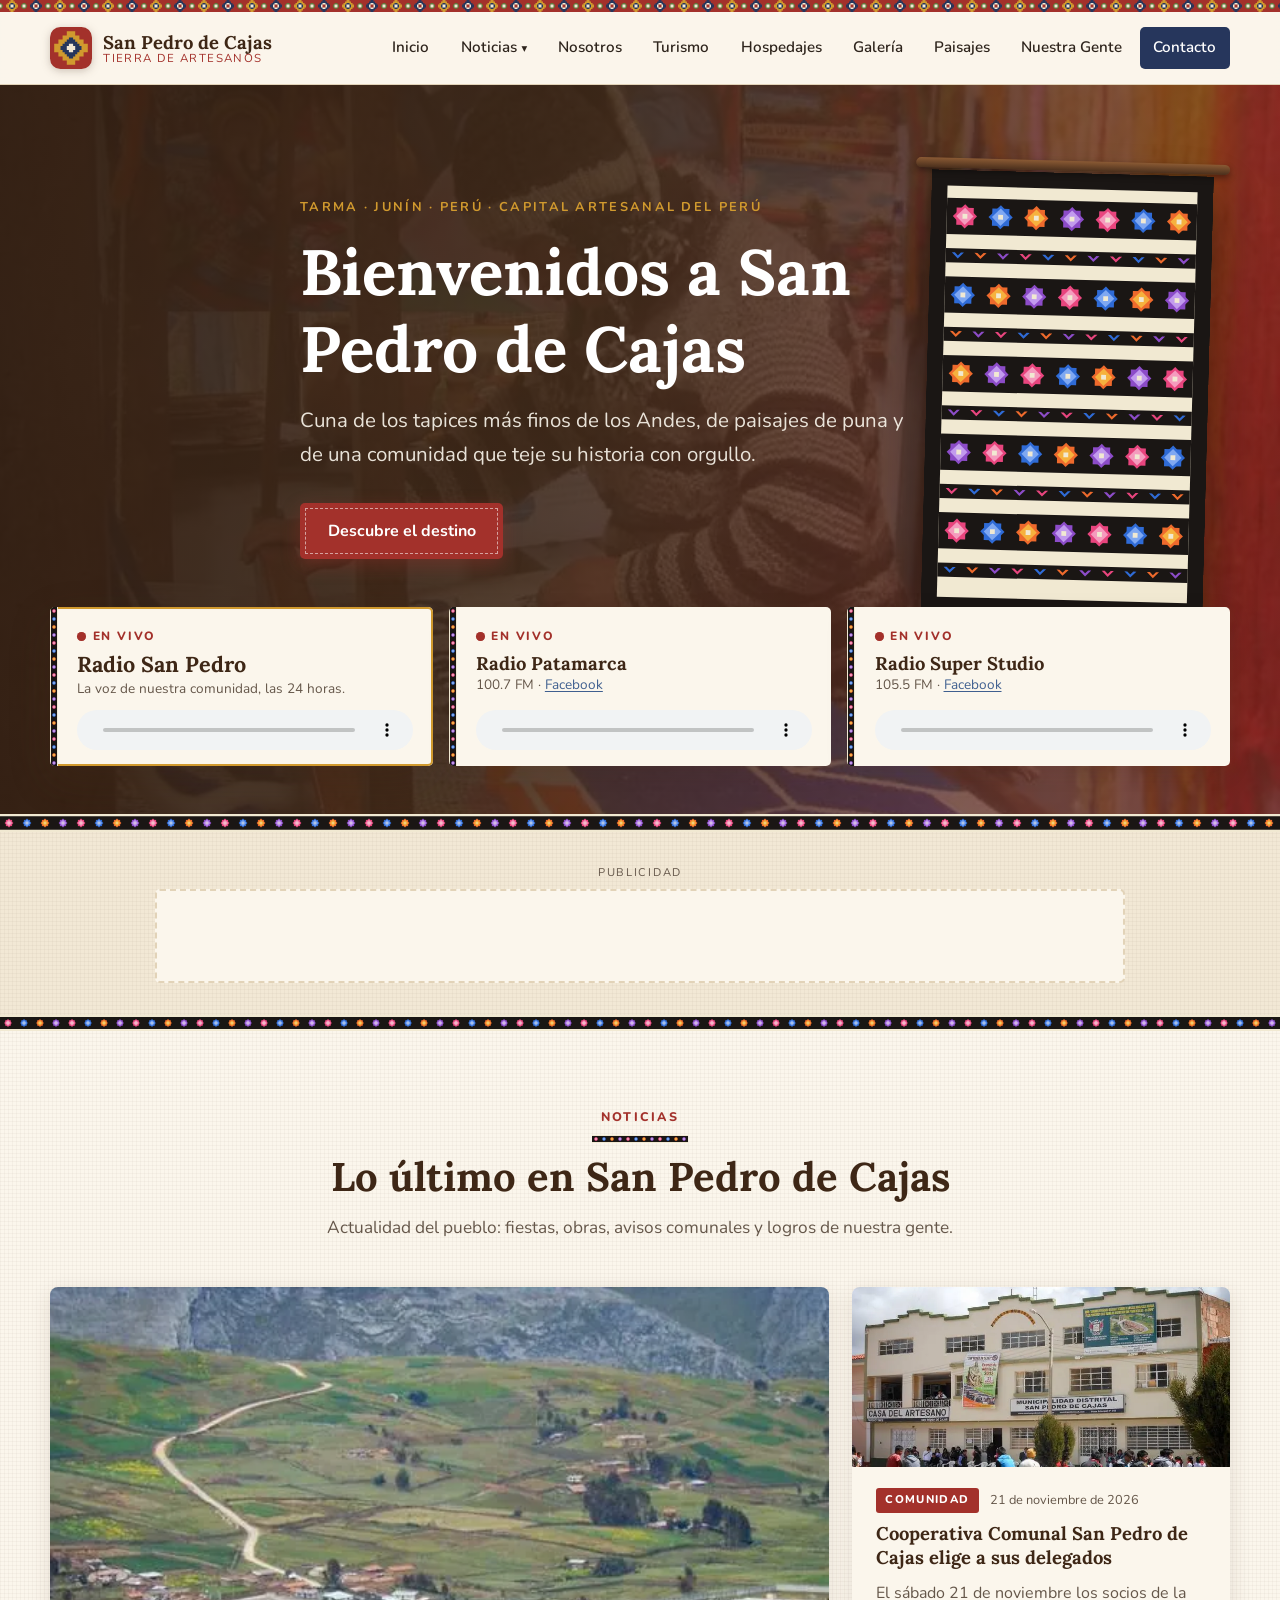
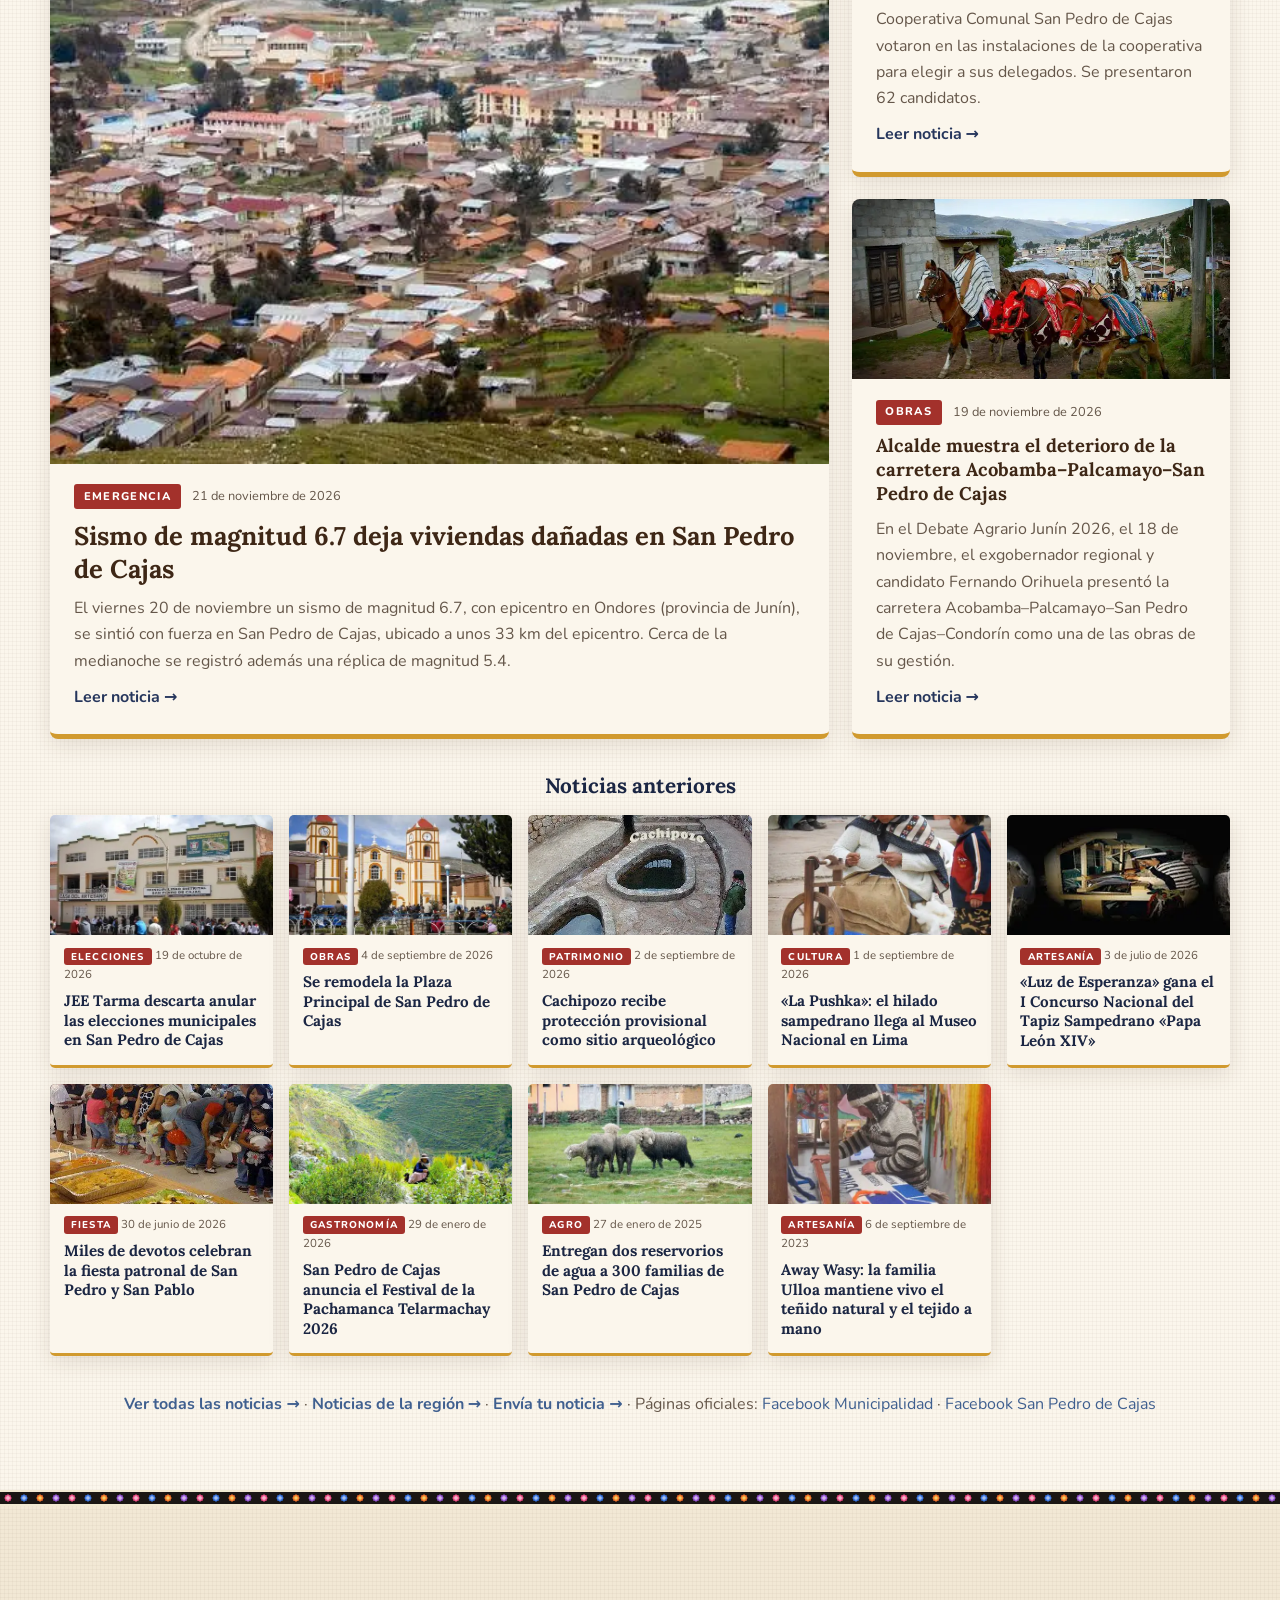
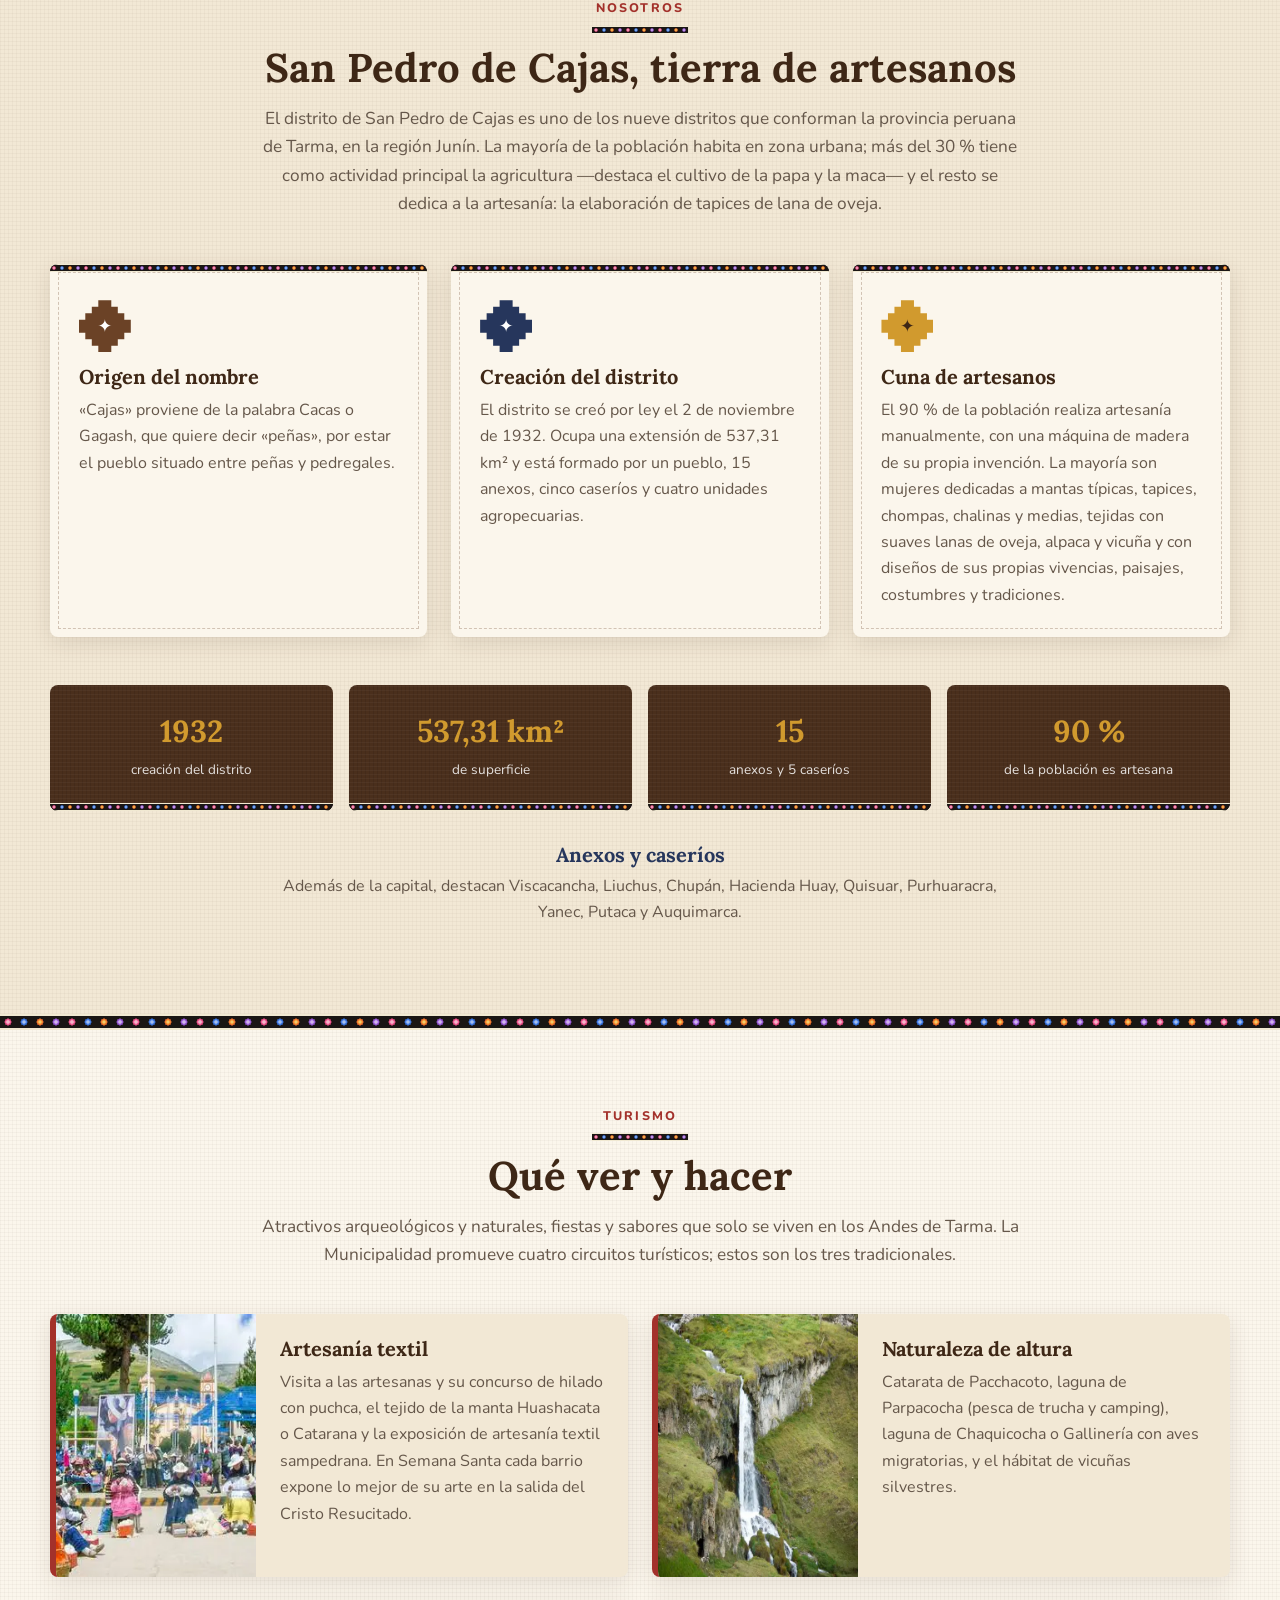
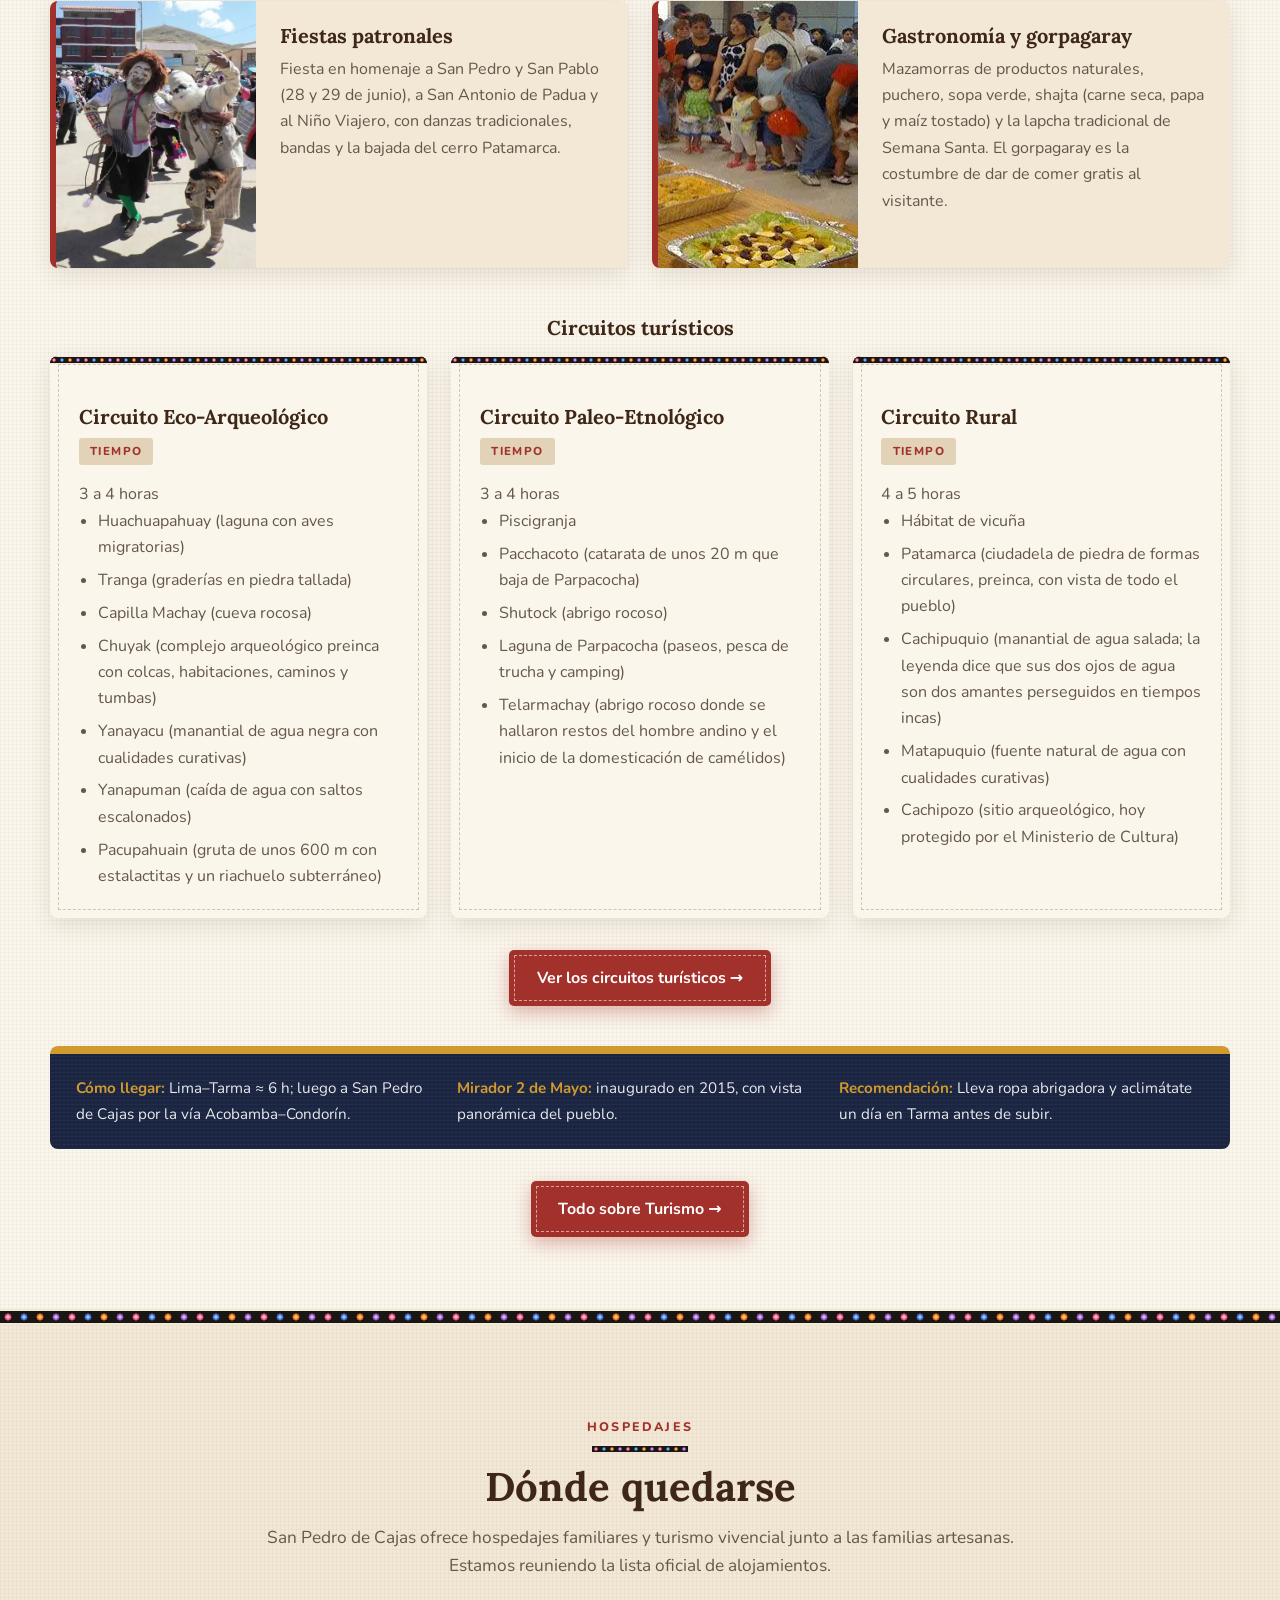
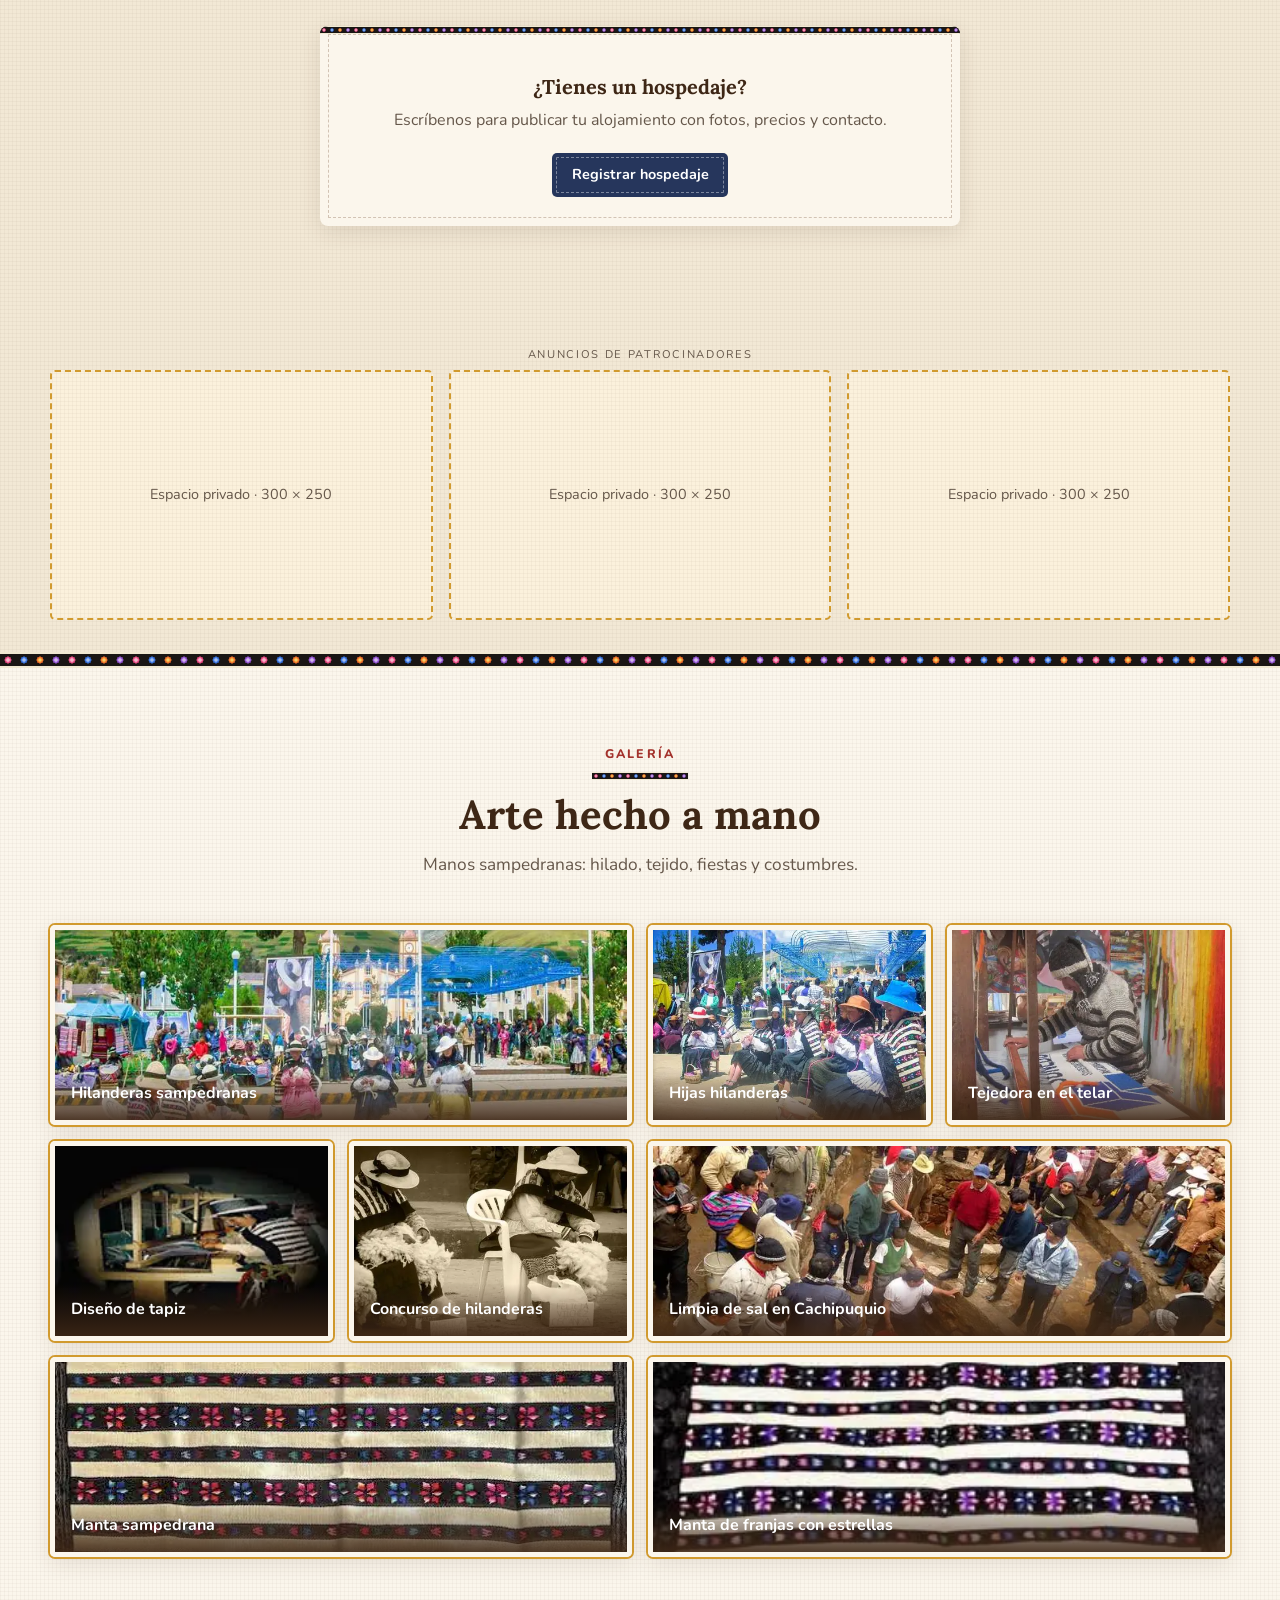
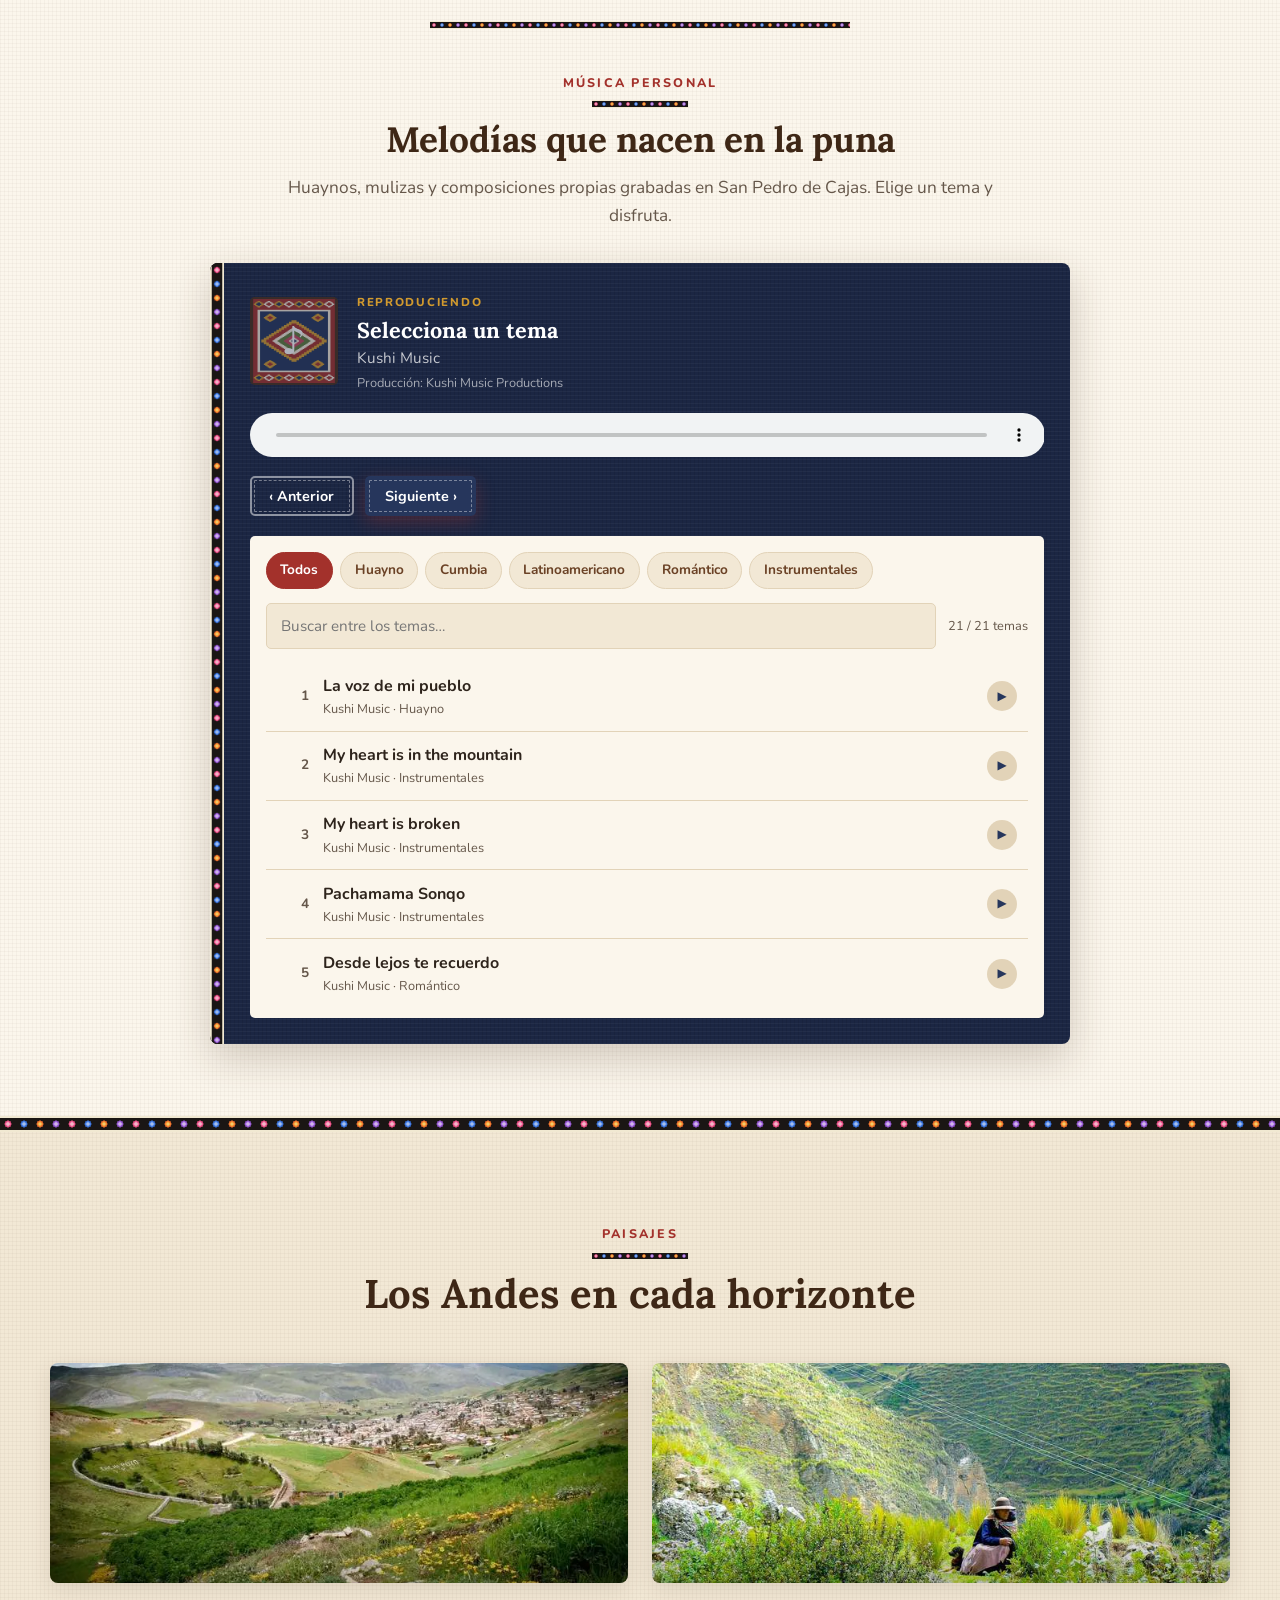
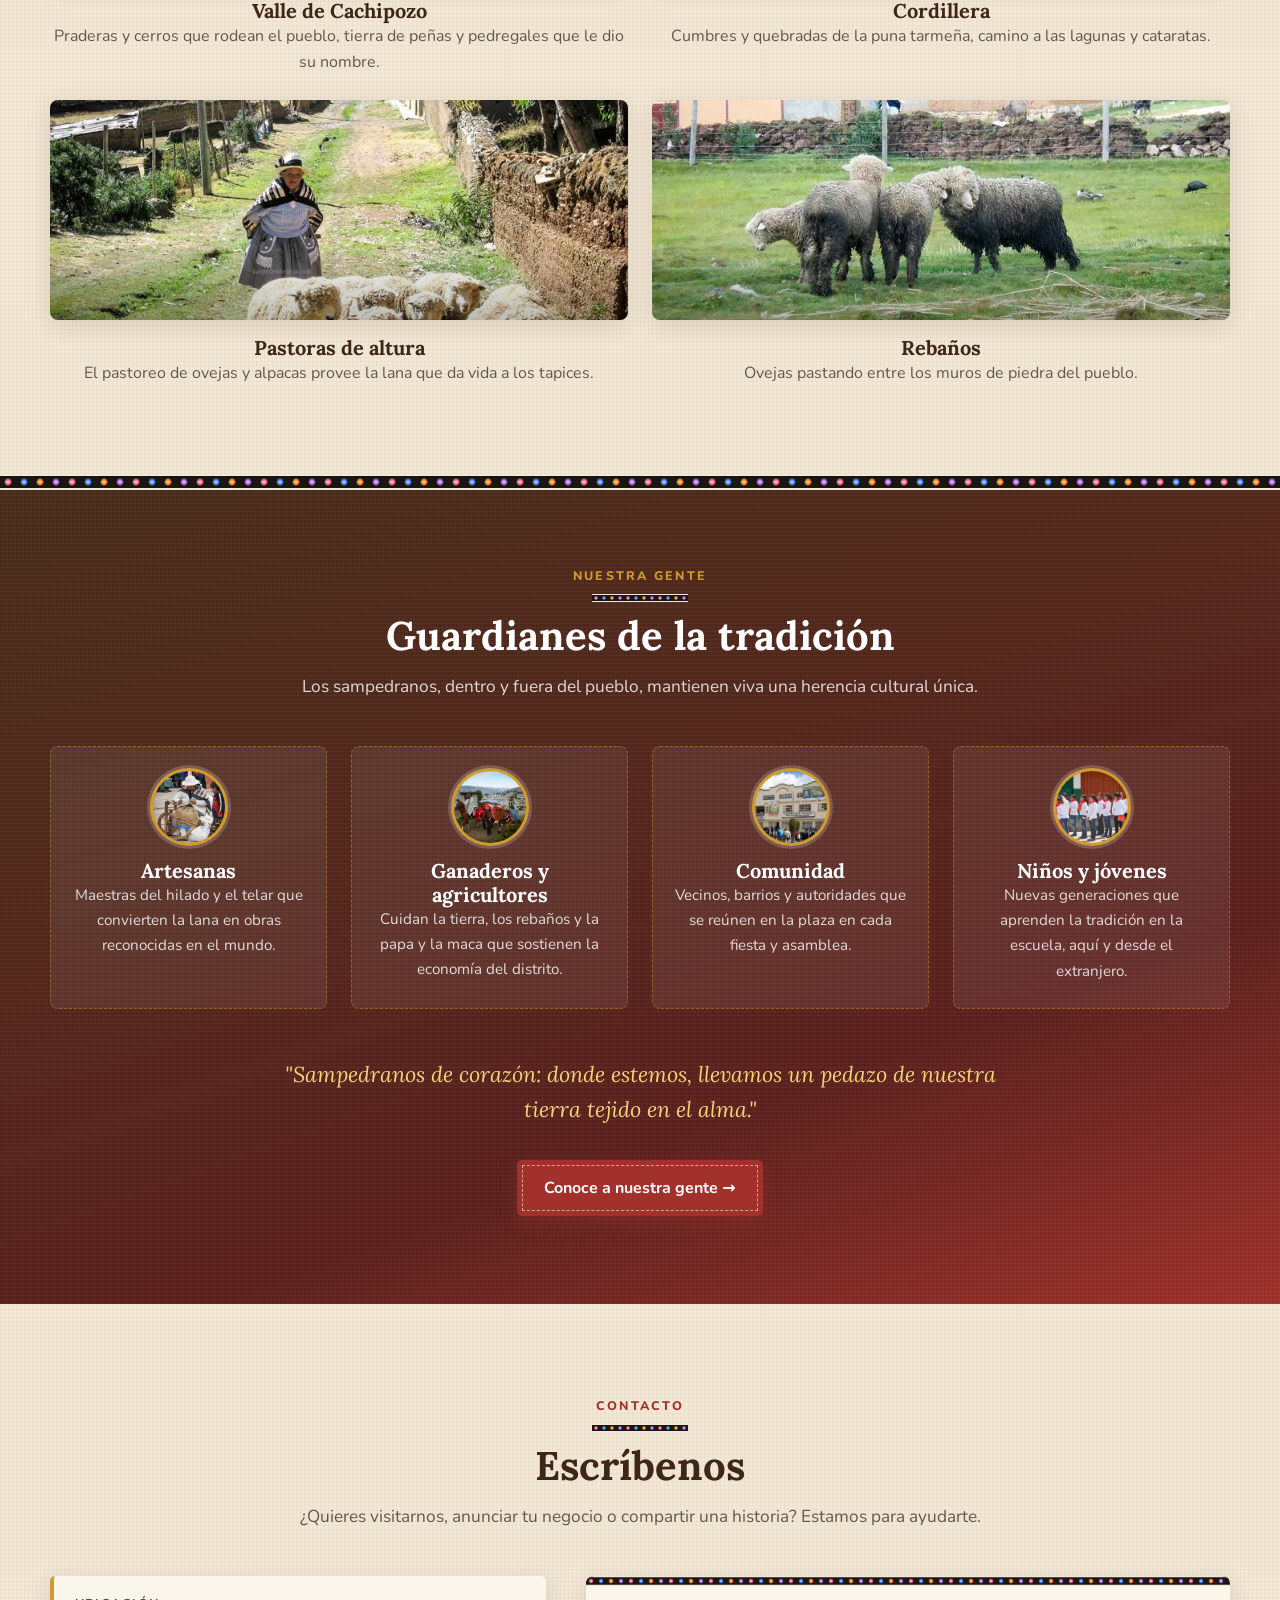
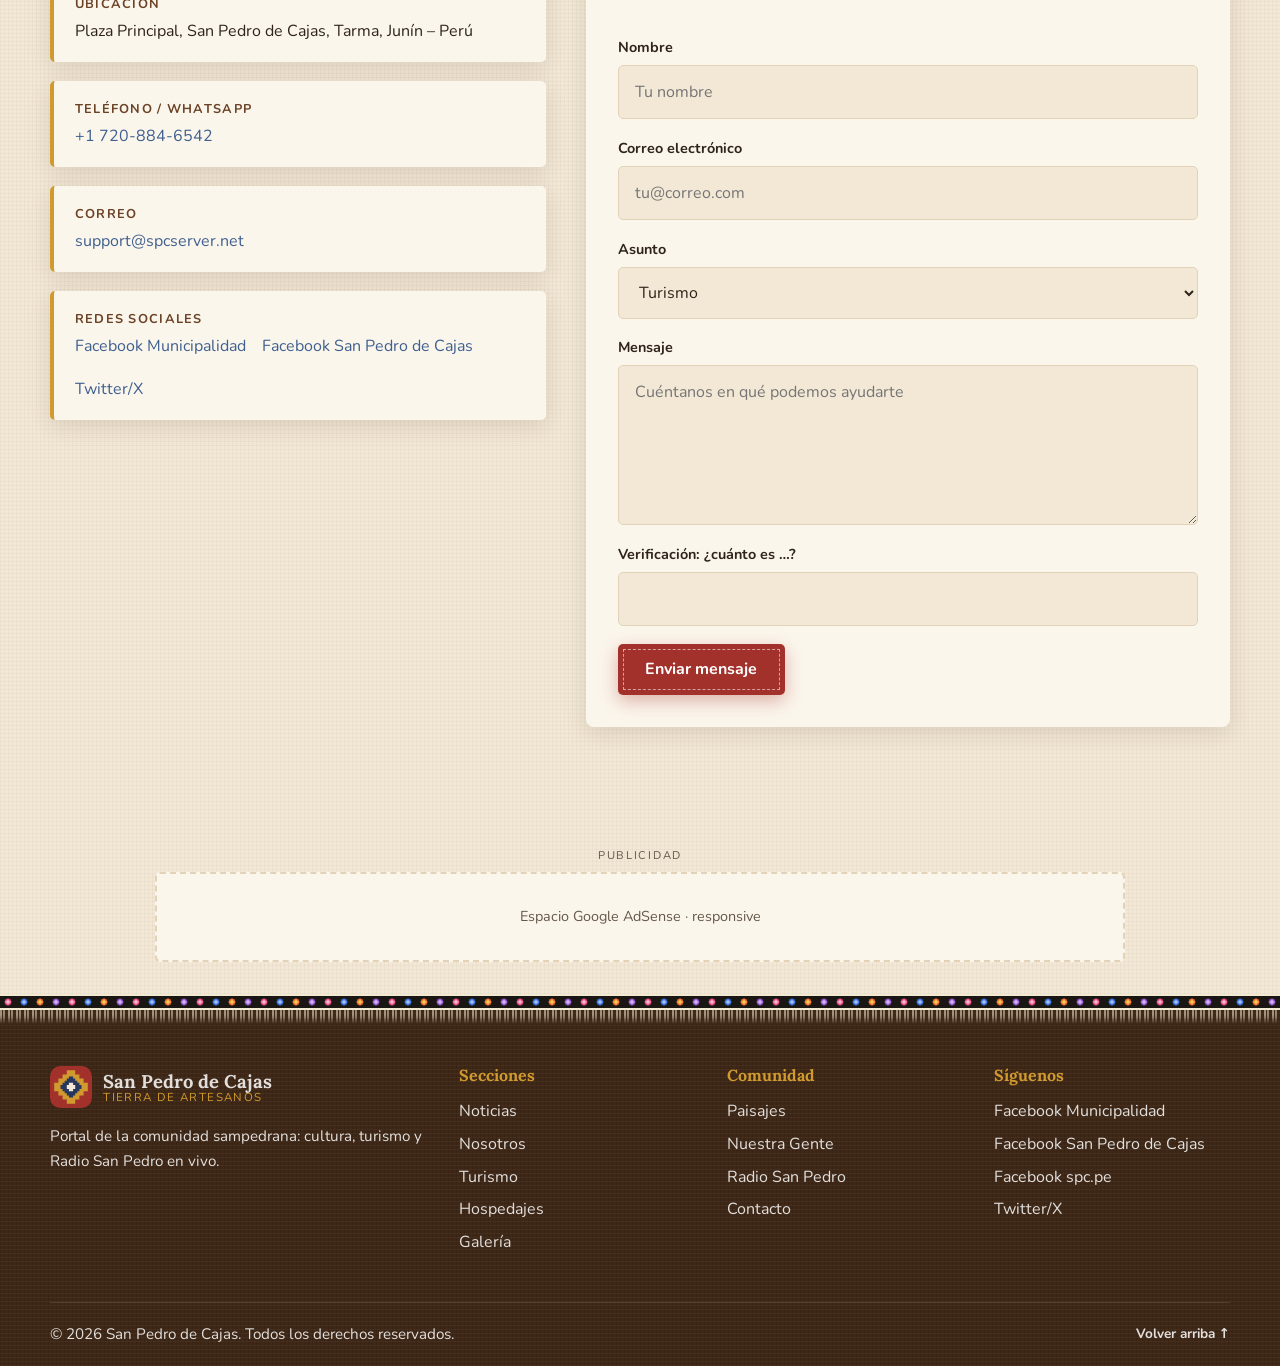
==== commit 06276f4b: "Contacto: email_off para que Cloudflare no inyecte email-decode.min.js Co-Authored-By: Devin AI <158" ====
--- a/index.html
+++ b/index.html
@@ -19,8 +19,8 @@
     <link rel="preload" as="style" href="https://fonts.googleapis.com/css2?family=Lora:wght@600;700&family=Nunito:wght@400;600;700&display=swap" onload="this.onload=null;this.rel='stylesheet'">
     <noscript><link rel="stylesheet" href="https://fonts.googleapis.com/css2?family=Lora:wght@600;700&family=Nunito:wght@400;600;700&display=swap"></noscript>
     <link rel="preload" as="image" href="imagenes/tejedora-telar-hero.webp" type="image/webp" fetchpriority="high">
-    <style> :root{--tierra: #6B4226;--tierra-oscuro: #3E2716;--nogal: #4A2F1C;--azul: #26365C;--azul-oscuro: #1B2643;--azul-claro: #3F5F8F;--dorado: #D19A2E;--cochinilla: #A3312B;--rosa: #C2455E;--verde: #5F7A3B;--crema: #F2E8D5;--crema-oscuro: #E2D3B8;--lana: #FBF6EC;--negro-manta: #1A1614;--negro-manta: #1A1614;--texto: #2E241C;--texto-suave: #65574A;--blanco: #FFFFFF;--font-titulo: 'Lora', Georgia, serif;--font-texto: 'Nunito', 'Segoe UI', system-ui, sans-serif;--radio: 8px;--radio-sm: 5px;--sombra: 0 6px 22px rgba(62, 39, 22, 0.12);--sombra-fuerte: 0 14px 40px rgba(62, 39, 22, 0.22);--transicion: 0.25s ease;--ancho: 1180px;--header-h: 72px;--motivo-greca: url("data:image/svg+xml,%3Csvg xmlns='http://www.w3.org/2000/svg' width='96' height='24' viewBox='0 0 96 24'%3E%3Crect width='96' height='24' fill='%23A3312B'/%3E%3Cpolygon fill='%235F7A3B' points='3,6 3,9 6,9 6,12 6,12 6,15 3,15 3,18 -3,18 -3,15 -6,15 -6,12 -6,12 -6,9 -3,9 -3,6'/%3E%3Cpolygon fill='%23F2E8D5' points='3,9 3,12 3,12 3,15 -3,15 -3,12 -3,12 -3,9'/%3E%3Cpolygon fill='%235F7A3B' points='51,6 51,9 54,9 54,12 54,12 54,15 51,15 51,18 45,18 45,15 42,15 42,12 42,12 42,9 45,9 45,6'/%3E%3Cpolygon fill='%23F2E8D5' points='51,9 51,12 51,12 51,15 45,15 45,12 45,12 45,9'/%3E%3Cpolygon fill='%235F7A3B' points='99,6 99,9 102,9 102,12 102,12 102,15 99,15 99,18 93,18 93,15 90,15 90,12 90,12 90,9 93,9 93,6'/%3E%3Cpolygon fill='%23F2E8D5' points='99,9 99,12 99,12 99,15 93,15 93,12 93,12 93,9'/%3E%3Cpolygon fill='%23D19A2E' points='27,0 27,3 30,3 30,6 33,6 33,9 36,9 36,12 36,12 36,15 33,15 33,18 30,18 30,21 27,21 27,24 21,24 21,21 18,21 18,18 15,18 15,15 12,15 12,12 12,12 12,9 15,9 15,6 18,6 18,3 21,3 21,0'/%3E%3Cpolygon fill='%2326365C' points='27,6 27,9 30,9 30,12 30,12 30,15 27,15 27,18 21,18 21,15 18,15 18,12 18,12 18,9 21,9 21,6'/%3E%3Cpolygon fill='%23F2E8D5' points='27,9 27,12 27,12 27,15 21,15 21,12 21,12 21,9'/%3E%3Cpolygon fill='%2326365C' points='75,0 75,3 78,3 78,6 81,6 81,9 84,9 84,12 84,12 84,15 81,15 81,18 78,18 78,21 75,21 75,24 69,24 69,21 66,21 66,18 63,18 63,15 60,15 60,12 60,12 60,9 63,9 63,6 66,6 66,3 69,3 69,0'/%3E%3Cpolygon fill='%23F2E8D5' points='75,6 75,9 78,9 78,12 78,12 78,15 75,15 75,18 69,18 69,15 66,15 66,12 66,12 66,9 69,9 69,6'/%3E%3Cpolygon fill='%23A3312B' points='75,9 75,12 75,12 75,15 69,15 69,12 69,12 69,9'/%3E%3C/svg%3E");--motivo-greca-v: url("data:image/svg+xml,%3Csvg xmlns='http://www.w3.org/2000/svg' width='24' height='96' viewBox='0 0 24 96'%3E%3Crect width='24' height='96' fill='%23A3312B'/%3E%3Cpolygon fill='%235F7A3B' points='6,3 9,3 9,6 12,6 12,6 15,6 15,3 18,3 18,-3 15,-3 15,-6 12,-6 12,-6 9,-6 9,-3 6,-3'/%3E%3Cpolygon fill='%23F2E8D5' points='9,3 12,3 12,3 15,3 15,-3 12,-3 12,-3 9,-3'/%3E%3Cpolygon fill='%235F7A3B' points='6,51 9,51 9,54 12,54 12,54 15,54 15,51 18,51 18,45 15,45 15,42 12,42 12,42 9,42 9,45 6,45'/%3E%3Cpolygon fill='%23F2E8D5' points='9,51 12,51 12,51 15,51 15,45 12,45 12,45 9,45'/%3E%3Cpolygon fill='%235F7A3B' points='6,99 9,99 9,102 12,102 12,102 15,102 15,99 18,99 18,93 15,93 15,90 12,90 12,90 9,90 9,93 6,93'/%3E%3Cpolygon fill='%23F2E8D5' points='9,99 12,99 12,99 15,99 15,93 12,93 12,93 9,93'/%3E%3Cpolygon fill='%23D19A2E' points='0,27 3,27 3,30 6,30 6,33 9,33 9,36 12,36 12,36 15,36 15,33 18,33 18,30 21,30 21,27 24,27 24,21 21,21 21,18 18,18 18,15 15,15 15,12 12,12 12,12 9,12 9,15 6,15 6,18 3,18 3,21 0,21'/%3E%3Cpolygon fill='%2326365C' points='6,27 9,27 9,30 12,30 12,30 15,30 15,27 18,27 18,21 15,21 15,18 12,18 12,18 9,18 9,21 6,21'/%3E%3Cpolygon fill='%23F2E8D5' points='9,27 12,27 12,27 15,27 15,21 12,21 12,21 9,21'/%3E%3Cpolygon fill='%2326365C' points='0,75 3,75 3,78 6,78 6,81 9,81 9,84 12,84 12,84 15,84 15,81 18,81 18,78 21,78 21,75 24,75 24,69 21,69 21,66 18,66 18,63 15,63 15,60 12,60 12,60 9,60 9,63 6,63 6,66 3,66 3,69 0,69'/%3E%3Cpolygon fill='%23F2E8D5' points='6,75 9,75 9,78 12,78 12,78 15,78 15,75 18,75 18,69 15,69 15,66 12,66 12,66 9,66 9,69 6,69'/%3E%3Cpolygon fill='%23A3312B' points='9,75 12,75 12,75 15,75 15,69 12,69 12,69 9,69'/%3E%3C/svg%3E");--motivo-tapiz: url("data:image/svg+xml,%3Csvg xmlns='http://www.w3.org/2000/svg' viewBox='0 0 140 220' preserveAspectRatio='none'%3E%3Crect width='140' height='220' fill='%234A2F1C'/%3E%3Crect x='5' y='5' width='130' height='210' fill='%23A3312B'/%3E%3Cpolygon fill='%23D19A2E' points='16,10 16,12 18,12 18,14 20,14 20,16 22,16 22,18 22,18 22,20 20,20 20,22 18,22 18,24 16,24 16,26 12,26 12,24 10,24 10,22 8,22 8,20 6,20 6,18 6,18 6,16 8,16 8,14 10,14 10,12 12,12 12,10'/%3E%3Cpolygon fill='%2326365C' points='16,14 16,16 18,16 18,18 18,18 18,20 16,20 16,22 12,22 12,20 10,20 10,18 10,18 10,16 12,16 12,14'/%3E%3Cpolygon fill='%23F2E8D5' points='32,10 32,12 34,12 34,14 36,14 36,16 38,16 38,18 38,18 38,20 36,20 36,22 34,22 34,24 32,24 32,26 28,26 28,24 26,24 26,22 24,22 24,20 22,20 22,18 22,18 22,16 24,16 24,14 26,14 26,12 28,12 28,10'/%3E%3Cpolygon fill='%23A3312B' points='32,14 32,16 34,16 34,18 34,18 34,20 32,20 32,22 28,22 28,20 26,20 26,18 26,18 26,16 28,16 28,14'/%3E%3Cpolygon fill='%23D19A2E' points='48,10 48,12 50,12 50,14 52,14 52,16 54,16 54,18 54,18 54,20 52,20 52,22 50,22 50,24 48,24 48,26 44,26 44,24 42,24 42,22 40,22 40,20 38,20 38,18 38,18 38,16 40,16 40,14 42,14 42,12 44,12 44,10'/%3E%3Cpolygon fill='%2326365C' points='48,14 48,16 50,16 50,18 50,18 50,20 48,20 48,22 44,22 44,20 42,20 42,18 42,18 42,16 44,16 44,14'/%3E%3Cpolygon fill='%23F2E8D5' points='64,10 64,12 66,12 66,14 68,14 68,16 70,16 70,18 70,18 70,20 68,20 68,22 66,22 66,24 64,24 64,26 60,26 60,24 58,24 58,22 56,22 56,20 54,20 54,18 54,18 54,16 56,16 56,14 58,14 58,12 60,12 60,10'/%3E%3Cpolygon fill='%23A3312B' points='64,14 64,16 66,16 66,18 66,18 66,20 64,20 64,22 60,22 60,20 58,20 58,18 58,18 58,16 60,16 60,14'/%3E%3Cpolygon fill='%23D19A2E' points='80,10 80,12 82,12 82,14 84,14 84,16 86,16 86,18 86,18 86,20 84,20 84,22 82,22 82,24 80,24 80,26 76,26 76,24 74,24 74,22 72,22 72,20 70,20 70,18 70,18 70,16 72,16 72,14 74,14 74,12 76,12 76,10'/%3E%3Cpolygon fill='%2326365C' points='80,14 80,16 82,16 82,18 82,18 82,20 80,20 80,22 76,22 76,20 74,20 74,18 74,18 74,16 76,16 76,14'/%3E%3Cpolygon fill='%23F2E8D5' points='96,10 96,12 98,12 98,14 100,14 100,16 102,16 102,18 102,18 102,20 100,20 100,22 98,22 98,24 96,24 96,26 92,26 92,24 90,24 90,22 88,22 88,20 86,20 86,18 86,18 86,16 88,16 88,14 90,14 90,12 92,12 92,10'/%3E%3Cpolygon fill='%23A3312B' points='96,14 96,16 98,16 98,18 98,18 98,20 96,20 96,22 92,22 92,20 90,20 90,18 90,18 90,16 92,16 92,14'/%3E%3Cpolygon fill='%23D19A2E' points='112,10 112,12 114,12 114,14 116,14 116,16 118,16 118,18 118,18 118,20 116,20 116,22 114,22 114,24 112,24 112,26 108,26 108,24 106,24 106,22 104,22 104,20 102,20 102,18 102,18 102,16 104,16 104,14 106,14 106,12 108,12 108,10'/%3E%3Cpolygon fill='%2326365C' points='112,14 112,16 114,16 114,18 114,18 114,20 112,20 112,22 108,22 108,20 106,20 106,18 106,18 106,16 108,16 108,14'/%3E%3Cpolygon fill='%23F2E8D5' points='128,10 128,12 130,12 130,14 132,14 132,16 134,16 134,18 134,18 134,20 132,20 132,22 130,22 130,24 128,24 128,26 124,26 124,24 122,24 122,22 120,22 120,20 118,20 118,18 118,18 118,16 120,16 120,14 122,14 122,12 124,12 124,10'/%3E%3Cpolygon fill='%23A3312B' points='128,14 128,16 130,16 130,18 130,18 130,20 128,20 128,22 124,22 124,20 122,20 122,18 122,18 122,16 124,16 124,14'/%3E%3Cpolygon fill='%23D19A2E' points='16,194 16,196 18,196 18,198 20,198 20,200 22,200 22,202 22,202 22,204 20,204 20,206 18,206 18,208 16,208 16,210 12,210 12,208 10,208 10,206 8,206 8,204 6,204 6,202 6,202 6,200 8,200 8,198 10,198 10,196 12,196 12,194'/%3E%3Cpolygon fill='%2326365C' points='16,198 16,200 18,200 18,202 18,202 18,204 16,204 16,206 12,206 12,204 10,204 10,202 10,202 10,200 12,200 12,198'/%3E%3Cpolygon fill='%23F2E8D5' points='32,194 32,196 34,196 34,198 36,198 36,200 38,200 38,202 38,202 38,204 36,204 36,206 34,206 34,208 32,208 32,210 28,210 28,208 26,208 26,206 24,206 24,204 22,204 22,202 22,202 22,200 24,200 24,198 26,198 26,196 28,196 28,194'/%3E%3Cpolygon fill='%23A3312B' points='32,198 32,200 34,200 34,202 34,202 34,204 32,204 32,206 28,206 28,204 26,204 26,202 26,202 26,200 28,200 28,198'/%3E%3Cpolygon fill='%23D19A2E' points='48,194 48,196 50,196 50,198 52,198 52,200 54,200 54,202 54,202 54,204 52,204 52,206 50,206 50,208 48,208 48,210 44,210 44,208 42,208 42,206 40,206 40,204 38,204 38,202 38,202 38,200 40,200 40,198 42,198 42,196 44,196 44,194'/%3E%3Cpolygon fill='%2326365C' points='48,198 48,200 50,200 50,202 50,202 50,204 48,204 48,206 44,206 44,204 42,204 42,202 42,202 42,200 44,200 44,198'/%3E%3Cpolygon fill='%23F2E8D5' points='64,194 64,196 66,196 66,198 68,198 68,200 70,200 70,202 70,202 70,204 68,204 68,206 66,206 66,208 64,208 64,210 60,210 60,208 58,208 58,206 56,206 56,204 54,204 54,202 54,202 54,200 56,200 56,198 58,198 58,196 60,196 60,194'/%3E%3Cpolygon fill='%23A3312B' points='64,198 64,200 66,200 66,202 66,202 66,204 64,204 64,206 60,206 60,204 58,204 58,202 58,202 58,200 60,200 60,198'/%3E%3Cpolygon fill='%23D19A2E' points='80,194 80,196 82,196 82,198 84,198 84,200 86,200 86,202 86,202 86,204 84,204 84,206 82,206 82,208 80,208 80,210 76,210 76,208 74,208 74,206 72,206 72,204 70,204 70,202 70,202 70,200 72,200 72,198 74,198 74,196 76,196 76,194'/%3E%3Cpolygon fill='%2326365C' points='80,198 80,200 82,200 82,202 82,202 82,204 80,204 80,206 76,206 76,204 74,204 74,202 74,202 74,200 76,200 76,198'/%3E%3Cpolygon fill='%23F2E8D5' points='96,194 96,196 98,196 98,198 100,198 100,200 102,200 102,202 102,202 102,204 100,204 100,206 98,206 98,208 96,208 96,210 92,210 92,208 90,208 90,206 88,206 88,204 86,204 86,202 86,202 86,200 88,200 88,198 90,198 90,196 92,196 92,194'/%3E%3Cpolygon fill='%23A3312B' points='96,198 96,200 98,200 98,202 98,202 98,204 96,204 96,206 92,206 92,204 90,204 90,202 90,202 90,200 92,200 92,198'/%3E%3Cpolygon fill='%23D19A2E' points='112,194 112,196 114,196 114,198 116,198 116,200 118,200 118,202 118,202 118,204 116,204 116,206 114,206 114,208 112,208 112,210 108,210 108,208 106,208 106,206 104,206 104,204 102,204 102,202 102,202 102,200 104,200 104,198 106,198 106,196 108,196 108,194'/%3E%3Cpolygon fill='%2326365C' points='112,198 112,200 114,200 114,202 114,202 114,204 112,204 112,206 108,206 108,204 106,204 106,202 106,202 106,200 108,200 108,198'/%3E%3Cpolygon fill='%23F2E8D5' points='128,194 128,196 130,196 130,198 132,198 132,200 134,200 134,202 134,202 134,204 132,204 132,206 130,206 130,208 128,208 128,210 124,210 124,208 122,208 122,206 120,206 120,204 118,204 118,202 118,202 118,200 120,200 120,198 122,198 122,196 124,196 124,194'/%3E%3Cpolygon fill='%23A3312B' points='128,198 128,200 130,200 130,202 130,202 130,204 128,204 128,206 124,206 124,204 122,204 122,202 122,202 122,200 124,200 124,198'/%3E%3Crect x='12' y='32' width='116' height='156' fill='%23F2E8D5'/%3E%3Crect x='16' y='36' width='108' height='148' fill='%2326365C'/%3E%3Cpolygon fill='%23D19A2E' points='74,58 74,62 78,62 78,66 82,66 82,70 86,70 86,74 90,74 90,78 94,78 94,82 98,82 98,86 102,86 102,90 106,90 106,94 110,94 110,98 114,98 114,102 118,102 118,106 122,106 122,110 122,110 122,114 118,114 118,118 114,118 114,122 110,122 110,126 106,126 106,130 102,130 102,134 98,134 98,138 94,138 94,142 90,142 90,146 86,146 86,150 82,150 82,154 78,154 78,158 74,158 74,162 66,162 66,158 62,158 62,154 58,154 58,150 54,150 54,146 50,146 50,142 46,142 46,138 42,138 42,134 38,134 38,130 34,130 34,126 30,126 30,122 26,122 26,118 22,118 22,114 18,114 18,110 18,110 18,106 22,106 22,102 26,102 26,98 30,98 30,94 34,94 34,90 38,90 38,86 42,86 42,82 46,82 46,78 50,78 50,74 54,74 54,70 58,70 58,66 62,66 62,62 66,62 66,58'/%3E%3Cpolygon fill='%23A3312B' points='74,66 74,70 78,70 78,74 82,74 82,78 86,78 86,82 90,82 90,86 94,86 94,90 98,90 98,94 102,94 102,98 106,98 106,102 110,102 110,106 114,106 114,110 114,110 114,114 110,114 110,118 106,118 106,122 102,122 102,126 98,126 98,130 94,130 94,134 90,134 90,138 86,138 86,142 82,142 82,146 78,146 78,150 74,150 74,154 66,154 66,150 62,150 62,146 58,146 58,142 54,142 54,138 50,138 50,134 46,134 46,130 42,130 42,126 38,126 38,122 34,122 34,118 30,118 30,114 26,114 26,110 26,110 26,106 30,106 30,102 34,102 34,98 38,98 38,94 42,94 42,90 46,90 46,86 50,86 50,82 54,82 54,78 58,78 58,74 62,74 62,70 66,70 66,66'/%3E%3Cpolygon fill='%23F2E8D5' points='72,76 72,78 74,78 74,80 76,80 76,82 78,82 78,84 80,84 80,86 82,86 82,88 84,88 84,90 86,90 86,92 88,92 88,94 90,94 90,96 92,96 92,98 94,98 94,100 96,100 96,102 98,102 98,104 100,104 100,106 102,106 102,108 104,108 104,110 104,110 104,112 102,112 102,114 100,114 100,116 98,116 98,118 96,118 96,120 94,120 94,122 92,122 92,124 90,124 90,126 88,126 88,128 86,128 86,130 84,130 84,132 82,132 82,134 80,134 80,136 78,136 78,138 76,138 76,140 74,140 74,142 72,142 72,144 68,144 68,142 66,142 66,140 64,140 64,138 62,138 62,136 60,136 60,134 58,134 58,132 56,132 56,130 54,130 54,128 52,128 52,126 50,126 50,124 48,124 48,122 46,122 46,120 44,120 44,118 42,118 42,116 40,116 40,114 38,114 38,112 36,112 36,110 36,110 36,108 38,108 38,106 40,106 40,104 42,104 42,102 44,102 44,100 46,100 46,98 48,98 48,96 50,96 50,94 52,94 52,92 54,92 54,90 56,90 56,88 58,88 58,86 60,86 60,84 62,84 62,82 64,82 64,80 66,80 66,78 68,78 68,76'/%3E%3Cpolygon fill='%235F7A3B' points='72,84 72,86 74,86 74,88 76,88 76,90 78,90 78,92 80,92 80,94 82,94 82,96 84,96 84,98 86,98 86,100 88,100 88,102 90,102 90,104 92,104 92,106 94,106 94,108 96,108 96,110 96,110 96,112 94,112 94,114 92,114 92,116 90,116 90,118 88,118 88,120 86,120 86,122 84,122 84,124 82,124 82,126 80,126 80,128 78,128 78,130 76,130 76,132 74,132 74,134 72,134 72,136 68,136 68,134 66,134 66,132 64,132 64,130 62,130 62,128 60,128 60,126 58,126 58,124 56,124 56,122 54,122 54,120 52,120 52,118 50,118 50,116 48,116 48,114 46,114 46,112 44,112 44,110 44,110 44,108 46,108 46,106 48,106 48,104 50,104 50,102 52,102 52,100 54,100 54,98 56,98 56,96 58,96 58,94 60,94 60,92 62,92 62,90 64,90 64,88 66,88 66,86 68,86 68,84'/%3E%3Cpolygon fill='%23C2455E' points='72,94 72,96 74,96 74,98 76,98 76,100 78,100 78,102 80,102 80,104 82,104 82,106 84,106 84,108 86,108 86,110 86,110 86,112 84,112 84,114 82,114 82,116 80,116 80,118 78,118 78,120 76,120 76,122 74,122 74,124 72,124 72,126 68,126 68,124 66,124 66,122 64,122 64,120 62,120 62,118 60,118 60,116 58,116 58,114 56,114 56,112 54,112 54,110 54,110 54,108 56,108 56,106 58,106 58,104 60,104 60,102 62,102 62,100 64,100 64,98 66,98 66,96 68,96 68,94'/%3E%3Cpolygon fill='%23F2E8D5' points='72,102 72,104 74,104 74,106 76,106 76,108 78,108 78,110 78,110 78,112 76,112 76,114 74,114 74,116 72,116 72,118 68,118 68,116 66,116 66,114 64,114 64,112 62,112 62,110 62,110 62,108 64,108 64,106 66,106 66,104 68,104 68,102'/%3E%3Cpolygon fill='%2326365C' points='72,106 72,108 74,108 74,110 74,110 74,112 72,112 72,114 68,114 68,112 66,112 66,110 66,110 66,108 68,108 68,106'/%3E%3Cpolygon fill='%23D19A2E' points='34,42 34,44 36,44 36,46 38,46 38,48 40,48 40,50 42,50 42,52 42,52 42,54 40,54 40,56 38,56 38,58 36,58 36,60 34,60 34,62 30,62 30,60 28,60 28,58 26,58 26,56 24,56 24,54 22,54 22,52 22,52 22,50 24,50 24,48 26,48 26,46 28,46 28,44 30,44 30,42'/%3E%3Cpolygon fill='%23A3312B' points='34,48 34,50 36,50 36,52 36,52 36,54 34,54 34,56 30,56 30,54 28,54 28,52 28,52 28,50 30,50 30,48'/%3E%3Cpolygon fill='%23D19A2E' points='110,42 110,44 112,44 112,46 114,46 114,48 116,48 116,50 118,50 118,52 118,52 118,54 116,54 116,56 114,56 114,58 112,58 112,60 110,60 110,62 106,62 106,60 104,60 104,58 102,58 102,56 100,56 100,54 98,54 98,52 98,52 98,50 100,50 100,48 102,48 102,46 104,46 104,44 106,44 106,42'/%3E%3Cpolygon fill='%23A3312B' points='110,48 110,50 112,50 112,52 112,52 112,54 110,54 110,56 106,56 106,54 104,54 104,52 104,52 104,50 106,50 106,48'/%3E%3Cpolygon fill='%23D19A2E' points='34,158 34,160 36,160 36,162 38,162 38,164 40,164 40,166 42,166 42,168 42,168 42,170 40,170 40,172 38,172 38,174 36,174 36,176 34,176 34,178 30,178 30,176 28,176 28,174 26,174 26,172 24,172 24,170 22,170 22,168 22,168 22,166 24,166 24,164 26,164 26,162 28,162 28,160 30,160 30,158'/%3E%3Cpolygon fill='%23A3312B' points='34,164 34,166 36,166 36,168 36,168 36,170 34,170 34,172 30,172 30,170 28,170 28,168 28,168 28,166 30,166 30,164'/%3E%3Cpolygon fill='%23D19A2E' points='110,158 110,160 112,160 112,162 114,162 114,164 116,164 116,166 118,166 118,168 118,168 118,170 116,170 116,172 114,172 114,174 112,174 112,176 110,176 110,178 106,178 106,176 104,176 104,174 102,174 102,172 100,172 100,170 98,170 98,168 98,168 98,166 100,166 100,164 102,164 102,162 104,162 104,160 106,160 106,158'/%3E%3Cpolygon fill='%23A3312B' points='110,164 110,166 112,166 112,168 112,168 112,170 110,170 110,172 106,172 106,170 104,170 104,168 104,168 104,166 106,166 106,164'/%3E%3C/svg%3E");--motivo-manta: url("data:image/svg+xml,%3Csvg xmlns='http://www.w3.org/2000/svg' width='128' height='32' viewBox='0 0 128 32'%3E%3Crect width='128' height='32' fill='%23F1E9D2'/%3E%3Crect y='4' width='128' height='24' fill='%231A1614'/%3E%3Crect x='10.5' y='10.5' width='11.0' height='11.0' fill='%23E8457E'/%3E%3Cpolygon fill='%23E8457E' points='16.0,8.2 23.8,16.0 16.0,23.8 8.2,16.0'/%3E%3Cpolygon fill='%23F59BBE' points='16.0,10.4 21.6,16.0 16.0,21.6 10.4,16.0'/%3E%3Crect x='14.8' y='14.8' width='2.4' height='2.4' fill='%23F1E9D2'/%3E%3Crect x='42.5' y='10.5' width='11.0' height='11.0' fill='%232F6BD6'/%3E%3Cpolygon fill='%232F6BD6' points='48.0,8.2 55.8,16.0 48.0,23.8 40.2,16.0'/%3E%3Cpolygon fill='%237FA8F2' points='48.0,10.4 53.6,16.0 48.0,21.6 42.4,16.0'/%3E%3Crect x='46.8' y='14.8' width='2.4' height='2.4' fill='%23F1E9D2'/%3E%3Crect x='74.5' y='10.5' width='11.0' height='11.0' fill='%23EE6A2C'/%3E%3Cpolygon fill='%23EE6A2C' points='80.0,8.2 87.8,16.0 80.0,23.8 72.2,16.0'/%3E%3Cpolygon fill='%23F6B23E' points='80.0,10.4 85.6,16.0 80.0,21.6 74.4,16.0'/%3E%3Crect x='78.8' y='14.8' width='2.4' height='2.4' fill='%23F1E9D2'/%3E%3Crect x='106.5' y='10.5' width='11.0' height='11.0' fill='%238C4CC8'/%3E%3Cpolygon fill='%238C4CC8' points='112.0,8.2 119.8,16.0 112.0,23.8 104.2,16.0'/%3E%3Cpolygon fill='%23C29BEE' points='112.0,10.4 117.6,16.0 112.0,21.6 106.4,16.0'/%3E%3Crect x='110.8' y='14.8' width='2.4' height='2.4' fill='%23F1E9D2'/%3E%3C/svg%3E");--motivo-manta-v: url("data:image/svg+xml,%3Csvg xmlns='http://www.w3.org/2000/svg' width='32' height='128' viewBox='0 0 32 128'%3E%3Crect width='32' height='128' fill='%23F1E9D2'/%3E%3Crect x='4' width='24' height='128' fill='%231A1614'/%3E%3Crect x='10.5' y='10.5' width='11.0' height='11.0' fill='%23E8457E'/%3E%3Cpolygon fill='%23E8457E' points='16.0,8.2 23.8,16.0 16.0,23.8 8.2,16.0'/%3E%3Cpolygon fill='%23F59BBE' points='16.0,10.4 21.6,16.0 16.0,21.6 10.4,16.0'/%3E%3Crect x='14.8' y='14.8' width='2.4' height='2.4' fill='%23F1E9D2'/%3E%3Crect x='10.5' y='42.5' width='11.0' height='11.0' fill='%232F6BD6'/%3E%3Cpolygon fill='%232F6BD6' points='16.0,40.2 23.8,48.0 16.0,55.8 8.2,48.0'/%3E%3Cpolygon fill='%237FA8F2' points='16.0,42.4 21.6,48.0 16.0,53.6 10.4,48.0'/%3E%3Crect x='14.8' y='46.8' width='2.4' height='2.4' fill='%23F1E9D2'/%3E%3Crect x='10.5' y='74.5' width='11.0' height='11.0' fill='%23EE6A2C'/%3E%3Cpolygon fill='%23EE6A2C' points='16.0,72.2 23.8,80.0 16.0,87.8 8.2,80.0'/%3E%3Cpolygon fill='%23F6B23E' points='16.0,74.4 21.6,80.0 16.0,85.6 10.4,80.0'/%3E%3Crect x='14.8' y='78.8' width='2.4' height='2.4' fill='%23F1E9D2'/%3E%3Crect x='10.5' y='106.5' width='11.0' height='11.0' fill='%238C4CC8'/%3E%3Cpolygon fill='%238C4CC8' points='16.0,104.2 23.8,112.0 16.0,119.8 8.2,112.0'/%3E%3Cpolygon fill='%23C29BEE' points='16.0,106.4 21.6,112.0 16.0,117.6 10.4,112.0'/%3E%3Crect x='14.8' y='110.8' width='2.4' height='2.4' fill='%23F1E9D2'/%3E%3C/svg%3E");--motivo-manta-pano: url("data:image/svg+xml,%3Csvg xmlns='http://www.w3.org/2000/svg' viewBox='0 0 140 220' preserveAspectRatio='none'%3E%3Crect width='140' height='220' fill='%231A1614'/%3E%3Crect x='8' y='8' width='124' height='204' fill='%23F1E9D2'/%3E%3Crect x='8' y='14' width='124' height='18' fill='%231A1614'/%3E%3Crect x='12.8' y='18.8' width='8.5' height='8.5' fill='%23E8457E'/%3E%3Cpolygon fill='%23E8457E' points='17.0,17.0 23.0,23.0 17.0,29.0 11.0,23.0'/%3E%3Cpolygon fill='%23F59BBE' points='17.0,18.7 21.3,23.0 17.0,27.3 12.7,23.0'/%3E%3Crect x='15.8' y='21.8' width='2.4' height='2.4' fill='%23F1E9D2'/%3E%3Crect x='30.5' y='18.8' width='8.5' height='8.5' fill='%232F6BD6'/%3E%3Cpolygon fill='%232F6BD6' points='34.7,17.0 40.7,23.0 34.7,29.0 28.7,23.0'/%3E%3Cpolygon fill='%237FA8F2' points='34.7,18.7 39.0,23.0 34.7,27.3 30.4,23.0'/%3E%3Crect x='33.5' y='21.8' width='2.4' height='2.4' fill='%23F1E9D2'/%3E%3Crect x='48.1' y='18.8' width='8.5' height='8.5' fill='%23EE6A2C'/%3E%3Cpolygon fill='%23EE6A2C' points='52.4,17.0 58.4,23.0 52.4,29.0 46.4,23.0'/%3E%3Cpolygon fill='%23F6B23E' points='52.4,18.7 56.7,23.0 52.4,27.3 48.1,23.0'/%3E%3Crect x='51.2' y='21.8' width='2.4' height='2.4' fill='%23F1E9D2'/%3E%3Crect x='65.8' y='18.8' width='8.5' height='8.5' fill='%238C4CC8'/%3E%3Cpolygon fill='%238C4CC8' points='70.1,17.0 76.1,23.0 70.1,29.0 64.1,23.0'/%3E%3Cpolygon fill='%23C29BEE' points='70.1,18.7 74.4,23.0 70.1,27.3 65.8,23.0'/%3E%3Crect x='68.9' y='21.8' width='2.4' height='2.4' fill='%23F1E9D2'/%3E%3Crect x='83.5' y='18.8' width='8.5' height='8.5' fill='%23E8457E'/%3E%3Cpolygon fill='%23E8457E' points='87.8,17.0 93.8,23.0 87.8,29.0 81.8,23.0'/%3E%3Cpolygon fill='%23F59BBE' points='87.8,18.7 92.1,23.0 87.8,27.3 83.5,23.0'/%3E%3Crect x='86.6' y='21.8' width='2.4' height='2.4' fill='%23F1E9D2'/%3E%3Crect x='101.2' y='18.8' width='8.5' height='8.5' fill='%232F6BD6'/%3E%3Cpolygon fill='%232F6BD6' points='105.5,17.0 111.5,23.0 105.5,29.0 99.5,23.0'/%3E%3Cpolygon fill='%237FA8F2' points='105.5,18.7 109.8,23.0 105.5,27.3 101.2,23.0'/%3E%3Crect x='104.3' y='21.8' width='2.4' height='2.4' fill='%23F1E9D2'/%3E%3Crect x='118.9' y='18.8' width='8.5' height='8.5' fill='%23EE6A2C'/%3E%3Cpolygon fill='%23EE6A2C' points='123.2,17.0 129.2,23.0 123.2,29.0 117.2,23.0'/%3E%3Cpolygon fill='%23F6B23E' points='123.2,18.7 127.5,23.0 123.2,27.3 118.9,23.0'/%3E%3Crect x='122.0' y='21.8' width='2.4' height='2.4' fill='%23F1E9D2'/%3E%3Crect x='8' y='39' width='124' height='7' fill='%231A1614'/%3E%3Cpolygon fill='%232F6BD6' points='11.0,41.0 14.0,44.0 17.0,41.0 15.5,41.0 14.0,42.5 12.5,41.0'/%3E%3Cpolygon fill='%23EE6A2C' points='22.2,41.0 25.2,44.0 28.2,41.0 26.7,41.0 25.2,42.5 23.7,41.0'/%3E%3Cpolygon fill='%238C4CC8' points='33.4,41.0 36.4,44.0 39.4,41.0 37.9,41.0 36.4,42.5 34.9,41.0'/%3E%3Cpolygon fill='%23E8457E' points='44.6,41.0 47.6,44.0 50.6,41.0 49.1,41.0 47.6,42.5 46.1,41.0'/%3E%3Cpolygon fill='%232F6BD6' points='55.8,41.0 58.8,44.0 61.8,41.0 60.3,41.0 58.8,42.5 57.3,41.0'/%3E%3Cpolygon fill='%23EE6A2C' points='67.0,41.0 70.0,44.0 73.0,41.0 71.5,41.0 70.0,42.5 68.5,41.0'/%3E%3Cpolygon fill='%238C4CC8' points='78.2,41.0 81.2,44.0 84.2,41.0 82.7,41.0 81.2,42.5 79.7,41.0'/%3E%3Cpolygon fill='%23E8457E' points='89.4,41.0 92.4,44.0 95.4,41.0 93.9,41.0 92.4,42.5 90.9,41.0'/%3E%3Cpolygon fill='%232F6BD6' points='100.6,41.0 103.6,44.0 106.6,41.0 105.1,41.0 103.6,42.5 102.1,41.0'/%3E%3Cpolygon fill='%23EE6A2C' points='111.8,41.0 114.8,44.0 117.8,41.0 116.3,41.0 114.8,42.5 113.3,41.0'/%3E%3Cpolygon fill='%238C4CC8' points='123.0,41.0 126.0,44.0 129.0,41.0 127.5,41.0 126.0,42.5 124.5,41.0'/%3E%3Crect x='8' y='53' width='124' height='18' fill='%231A1614'/%3E%3Crect x='12.8' y='57.8' width='8.5' height='8.5' fill='%232F6BD6'/%3E%3Cpolygon fill='%232F6BD6' points='17.0,56.0 23.0,62.0 17.0,68.0 11.0,62.0'/%3E%3Cpolygon fill='%237FA8F2' points='17.0,57.7 21.3,62.0 17.0,66.3 12.7,62.0'/%3E%3Crect x='15.8' y='60.8' width='2.4' height='2.4' fill='%23F1E9D2'/%3E%3Crect x='30.5' y='57.8' width='8.5' height='8.5' fill='%23EE6A2C'/%3E%3Cpolygon fill='%23EE6A2C' points='34.7,56.0 40.7,62.0 34.7,68.0 28.7,62.0'/%3E%3Cpolygon fill='%23F6B23E' points='34.7,57.7 39.0,62.0 34.7,66.3 30.4,62.0'/%3E%3Crect x='33.5' y='60.8' width='2.4' height='2.4' fill='%23F1E9D2'/%3E%3Crect x='48.1' y='57.8' width='8.5' height='8.5' fill='%238C4CC8'/%3E%3Cpolygon fill='%238C4CC8' points='52.4,56.0 58.4,62.0 52.4,68.0 46.4,62.0'/%3E%3Cpolygon fill='%23C29BEE' points='52.4,57.7 56.7,62.0 52.4,66.3 48.1,62.0'/%3E%3Crect x='51.2' y='60.8' width='2.4' height='2.4' fill='%23F1E9D2'/%3E%3Crect x='65.8' y='57.8' width='8.5' height='8.5' fill='%23E8457E'/%3E%3Cpolygon fill='%23E8457E' points='70.1,56.0 76.1,62.0 70.1,68.0 64.1,62.0'/%3E%3Cpolygon fill='%23F59BBE' points='70.1,57.7 74.4,62.0 70.1,66.3 65.8,62.0'/%3E%3Crect x='68.9' y='60.8' width='2.4' height='2.4' fill='%23F1E9D2'/%3E%3Crect x='83.5' y='57.8' width='8.5' height='8.5' fill='%232F6BD6'/%3E%3Cpolygon fill='%232F6BD6' points='87.8,56.0 93.8,62.0 87.8,68.0 81.8,62.0'/%3E%3Cpolygon fill='%237FA8F2' points='87.8,57.7 92.1,62.0 87.8,66.3 83.5,62.0'/%3E%3Crect x='86.6' y='60.8' width='2.4' height='2.4' fill='%23F1E9D2'/%3E%3Crect x='101.2' y='57.8' width='8.5' height='8.5' fill='%23EE6A2C'/%3E%3Cpolygon fill='%23EE6A2C' points='105.5,56.0 111.5,62.0 105.5,68.0 99.5,62.0'/%3E%3Cpolygon fill='%23F6B23E' points='105.5,57.7 109.8,62.0 105.5,66.3 101.2,62.0'/%3E%3Crect x='104.3' y='60.8' width='2.4' height='2.4' fill='%23F1E9D2'/%3E%3Crect x='118.9' y='57.8' width='8.5' height='8.5' fill='%238C4CC8'/%3E%3Cpolygon fill='%238C4CC8' points='123.2,56.0 129.2,62.0 123.2,68.0 117.2,62.0'/%3E%3Cpolygon fill='%23C29BEE' points='123.2,57.7 127.5,62.0 123.2,66.3 118.9,62.0'/%3E%3Crect x='122.0' y='60.8' width='2.4' height='2.4' fill='%23F1E9D2'/%3E%3Crect x='8' y='78' width='124' height='7' fill='%231A1614'/%3E%3Cpolygon fill='%23EE6A2C' points='11.0,80.0 14.0,83.0 17.0,80.0 15.5,80.0 14.0,81.5 12.5,80.0'/%3E%3Cpolygon fill='%238C4CC8' points='22.2,80.0 25.2,83.0 28.2,80.0 26.7,80.0 25.2,81.5 23.7,80.0'/%3E%3Cpolygon fill='%23E8457E' points='33.4,80.0 36.4,83.0 39.4,80.0 37.9,80.0 36.4,81.5 34.9,80.0'/%3E%3Cpolygon fill='%232F6BD6' points='44.6,80.0 47.6,83.0 50.6,80.0 49.1,80.0 47.6,81.5 46.1,80.0'/%3E%3Cpolygon fill='%23EE6A2C' points='55.8,80.0 58.8,83.0 61.8,80.0 60.3,80.0 58.8,81.5 57.3,80.0'/%3E%3Cpolygon fill='%238C4CC8' points='67.0,80.0 70.0,83.0 73.0,80.0 71.5,80.0 70.0,81.5 68.5,80.0'/%3E%3Cpolygon fill='%23E8457E' points='78.2,80.0 81.2,83.0 84.2,80.0 82.7,80.0 81.2,81.5 79.7,80.0'/%3E%3Cpolygon fill='%232F6BD6' points='89.4,80.0 92.4,83.0 95.4,80.0 93.9,80.0 92.4,81.5 90.9,80.0'/%3E%3Cpolygon fill='%23EE6A2C' points='100.6,80.0 103.6,83.0 106.6,80.0 105.1,80.0 103.6,81.5 102.1,80.0'/%3E%3Cpolygon fill='%238C4CC8' points='111.8,80.0 114.8,83.0 117.8,80.0 116.3,80.0 114.8,81.5 113.3,80.0'/%3E%3Cpolygon fill='%23E8457E' points='123.0,80.0 126.0,83.0 129.0,80.0 127.5,80.0 126.0,81.5 124.5,80.0'/%3E%3Crect x='8' y='92' width='124' height='18' fill='%231A1614'/%3E%3Crect x='12.8' y='96.8' width='8.5' height='8.5' fill='%23EE6A2C'/%3E%3Cpolygon fill='%23EE6A2C' points='17.0,95.0 23.0,101.0 17.0,107.0 11.0,101.0'/%3E%3Cpolygon fill='%23F6B23E' points='17.0,96.7 21.3,101.0 17.0,105.3 12.7,101.0'/%3E%3Crect x='15.8' y='99.8' width='2.4' height='2.4' fill='%23F1E9D2'/%3E%3Crect x='30.5' y='96.8' width='8.5' height='8.5' fill='%238C4CC8'/%3E%3Cpolygon fill='%238C4CC8' points='34.7,95.0 40.7,101.0 34.7,107.0 28.7,101.0'/%3E%3Cpolygon fill='%23C29BEE' points='34.7,96.7 39.0,101.0 34.7,105.3 30.4,101.0'/%3E%3Crect x='33.5' y='99.8' width='2.4' height='2.4' fill='%23F1E9D2'/%3E%3Crect x='48.1' y='96.8' width='8.5' height='8.5' fill='%23E8457E'/%3E%3Cpolygon fill='%23E8457E' points='52.4,95.0 58.4,101.0 52.4,107.0 46.4,101.0'/%3E%3Cpolygon fill='%23F59BBE' points='52.4,96.7 56.7,101.0 52.4,105.3 48.1,101.0'/%3E%3Crect x='51.2' y='99.8' width='2.4' height='2.4' fill='%23F1E9D2'/%3E%3Crect x='65.8' y='96.8' width='8.5' height='8.5' fill='%232F6BD6'/%3E%3Cpolygon fill='%232F6BD6' points='70.1,95.0 76.1,101.0 70.1,107.0 64.1,101.0'/%3E%3Cpolygon fill='%237FA8F2' points='70.1,96.7 74.4,101.0 70.1,105.3 65.8,101.0'/%3E%3Crect x='68.9' y='99.8' width='2.4' height='2.4' fill='%23F1E9D2'/%3E%3Crect x='83.5' y='96.8' width='8.5' height='8.5' fill='%23EE6A2C'/%3E%3Cpolygon fill='%23EE6A2C' points='87.8,95.0 93.8,101.0 87.8,107.0 81.8,101.0'/%3E%3Cpolygon fill='%23F6B23E' points='87.8,96.7 92.1,101.0 87.8,105.3 83.5,101.0'/%3E%3Crect x='86.6' y='99.8' width='2.4' height='2.4' fill='%23F1E9D2'/%3E%3Crect x='101.2' y='96.8' width='8.5' height='8.5' fill='%238C4CC8'/%3E%3Cpolygon fill='%238C4CC8' points='105.5,95.0 111.5,101.0 105.5,107.0 99.5,101.0'/%3E%3Cpolygon fill='%23C29BEE' points='105.5,96.7 109.8,101.0 105.5,105.3 101.2,101.0'/%3E%3Crect x='104.3' y='99.8' width='2.4' height='2.4' fill='%23F1E9D2'/%3E%3Crect x='118.9' y='96.8' width='8.5' height='8.5' fill='%23E8457E'/%3E%3Cpolygon fill='%23E8457E' points='123.2,95.0 129.2,101.0 123.2,107.0 117.2,101.0'/%3E%3Cpolygon fill='%23F59BBE' points='123.2,96.7 127.5,101.0 123.2,105.3 118.9,101.0'/%3E%3Crect x='122.0' y='99.8' width='2.4' height='2.4' fill='%23F1E9D2'/%3E%3Crect x='8' y='117' width='124' height='7' fill='%231A1614'/%3E%3Cpolygon fill='%238C4CC8' points='11.0,119.0 14.0,122.0 17.0,119.0 15.5,119.0 14.0,120.5 12.5,119.0'/%3E%3Cpolygon fill='%23E8457E' points='22.2,119.0 25.2,122.0 28.2,119.0 26.7,119.0 25.2,120.5 23.7,119.0'/%3E%3Cpolygon fill='%232F6BD6' points='33.4,119.0 36.4,122.0 39.4,119.0 37.9,119.0 36.4,120.5 34.9,119.0'/%3E%3Cpolygon fill='%23EE6A2C' points='44.6,119.0 47.6,122.0 50.6,119.0 49.1,119.0 47.6,120.5 46.1,119.0'/%3E%3Cpolygon fill='%238C4CC8' points='55.8,119.0 58.8,122.0 61.8,119.0 60.3,119.0 58.8,120.5 57.3,119.0'/%3E%3Cpolygon fill='%23E8457E' points='67.0,119.0 70.0,122.0 73.0,119.0 71.5,119.0 70.0,120.5 68.5,119.0'/%3E%3Cpolygon fill='%232F6BD6' points='78.2,119.0 81.2,122.0 84.2,119.0 82.7,119.0 81.2,120.5 79.7,119.0'/%3E%3Cpolygon fill='%23EE6A2C' points='89.4,119.0 92.4,122.0 95.4,119.0 93.9,119.0 92.4,120.5 90.9,119.0'/%3E%3Cpolygon fill='%238C4CC8' points='100.6,119.0 103.6,122.0 106.6,119.0 105.1,119.0 103.6,120.5 102.1,119.0'/%3E%3Cpolygon fill='%23E8457E' points='111.8,119.0 114.8,122.0 117.8,119.0 116.3,119.0 114.8,120.5 113.3,119.0'/%3E%3Cpolygon fill='%232F6BD6' points='123.0,119.0 126.0,122.0 129.0,119.0 127.5,119.0 126.0,120.5 124.5,119.0'/%3E%3Crect x='8' y='131' width='124' height='18' fill='%231A1614'/%3E%3Crect x='12.8' y='135.8' width='8.5' height='8.5' fill='%238C4CC8'/%3E%3Cpolygon fill='%238C4CC8' points='17.0,134.0 23.0,140.0 17.0,146.0 11.0,140.0'/%3E%3Cpolygon fill='%23C29BEE' points='17.0,135.7 21.3,140.0 17.0,144.3 12.7,140.0'/%3E%3Crect x='15.8' y='138.8' width='2.4' height='2.4' fill='%23F1E9D2'/%3E%3Crect x='30.5' y='135.8' width='8.5' height='8.5' fill='%23E8457E'/%3E%3Cpolygon fill='%23E8457E' points='34.7,134.0 40.7,140.0 34.7,146.0 28.7,140.0'/%3E%3Cpolygon fill='%23F59BBE' points='34.7,135.7 39.0,140.0 34.7,144.3 30.4,140.0'/%3E%3Crect x='33.5' y='138.8' width='2.4' height='2.4' fill='%23F1E9D2'/%3E%3Crect x='48.1' y='135.8' width='8.5' height='8.5' fill='%232F6BD6'/%3E%3Cpolygon fill='%232F6BD6' points='52.4,134.0 58.4,140.0 52.4,146.0 46.4,140.0'/%3E%3Cpolygon fill='%237FA8F2' points='52.4,135.7 56.7,140.0 52.4,144.3 48.1,140.0'/%3E%3Crect x='51.2' y='138.8' width='2.4' height='2.4' fill='%23F1E9D2'/%3E%3Crect x='65.8' y='135.8' width='8.5' height='8.5' fill='%23EE6A2C'/%3E%3Cpolygon fill='%23EE6A2C' points='70.1,134.0 76.1,140.0 70.1,146.0 64.1,140.0'/%3E%3Cpolygon fill='%23F6B23E' points='70.1,135.7 74.4,140.0 70.1,144.3 65.8,140.0'/%3E%3Crect x='68.9' y='138.8' width='2.4' height='2.4' fill='%23F1E9D2'/%3E%3Crect x='83.5' y='135.8' width='8.5' height='8.5' fill='%238C4CC8'/%3E%3Cpolygon fill='%238C4CC8' points='87.8,134.0 93.8,140.0 87.8,146.0 81.8,140.0'/%3E%3Cpolygon fill='%23C29BEE' points='87.8,135.7 92.1,140.0 87.8,144.3 83.5,140.0'/%3E%3Crect x='86.6' y='138.8' width='2.4' height='2.4' fill='%23F1E9D2'/%3E%3Crect x='101.2' y='135.8' width='8.5' height='8.5' fill='%23E8457E'/%3E%3Cpolygon fill='%23E8457E' points='105.5,134.0 111.5,140.0 105.5,146.0 99.5,140.0'/%3E%3Cpolygon fill='%23F59BBE' points='105.5,135.7 109.8,140.0 105.5,144.3 101.2,140.0'/%3E%3Crect x='104.3' y='138.8' width='2.4' height='2.4' fill='%23F1E9D2'/%3E%3Crect x='118.9' y='135.8' width='8.5' height='8.5' fill='%232F6BD6'/%3E%3Cpolygon fill='%232F6BD6' points='123.2,134.0 129.2,140.0 123.2,146.0 117.2,140.0'/%3E%3Cpolygon fill='%237FA8F2' points='123.2,135.7 127.5,140.0 123.2,144.3 118.9,140.0'/%3E%3Crect x='122.0' y='138.8' width='2.4' height='2.4' fill='%23F1E9D2'/%3E%3Crect x='8' y='156' width='124' height='7' fill='%231A1614'/%3E%3Cpolygon fill='%23E8457E' points='11.0,158.0 14.0,161.0 17.0,158.0 15.5,158.0 14.0,159.5 12.5,158.0'/%3E%3Cpolygon fill='%232F6BD6' points='22.2,158.0 25.2,161.0 28.2,158.0 26.7,158.0 25.2,159.5 23.7,158.0'/%3E%3Cpolygon fill='%23EE6A2C' points='33.4,158.0 36.4,161.0 39.4,158.0 37.9,158.0 36.4,159.5 34.9,158.0'/%3E%3Cpolygon fill='%238C4CC8' points='44.6,158.0 47.6,161.0 50.6,158.0 49.1,158.0 47.6,159.5 46.1,158.0'/%3E%3Cpolygon fill='%23E8457E' points='55.8,158.0 58.8,161.0 61.8,158.0 60.3,158.0 58.8,159.5 57.3,158.0'/%3E%3Cpolygon fill='%232F6BD6' points='67.0,158.0 70.0,161.0 73.0,158.0 71.5,158.0 70.0,159.5 68.5,158.0'/%3E%3Cpolygon fill='%23EE6A2C' points='78.2,158.0 81.2,161.0 84.2,158.0 82.7,158.0 81.2,159.5 79.7,158.0'/%3E%3Cpolygon fill='%238C4CC8' points='89.4,158.0 92.4,161.0 95.4,158.0 93.9,158.0 92.4,159.5 90.9,158.0'/%3E%3Cpolygon fill='%23E8457E' points='100.6,158.0 103.6,161.0 106.6,158.0 105.1,158.0 103.6,159.5 102.1,158.0'/%3E%3Cpolygon fill='%232F6BD6' points='111.8,158.0 114.8,161.0 117.8,158.0 116.3,158.0 114.8,159.5 113.3,158.0'/%3E%3Cpolygon fill='%23EE6A2C' points='123.0,158.0 126.0,161.0 129.0,158.0 127.5,158.0 126.0,159.5 124.5,158.0'/%3E%3Crect x='8' y='170' width='124' height='18' fill='%231A1614'/%3E%3Crect x='12.8' y='174.8' width='8.5' height='8.5' fill='%23E8457E'/%3E%3Cpolygon fill='%23E8457E' points='17.0,173.0 23.0,179.0 17.0,185.0 11.0,179.0'/%3E%3Cpolygon fill='%23F59BBE' points='17.0,174.7 21.3,179.0 17.0,183.3 12.7,179.0'/%3E%3Crect x='15.8' y='177.8' width='2.4' height='2.4' fill='%23F1E9D2'/%3E%3Crect x='30.5' y='174.8' width='8.5' height='8.5' fill='%232F6BD6'/%3E%3Cpolygon fill='%232F6BD6' points='34.7,173.0 40.7,179.0 34.7,185.0 28.7,179.0'/%3E%3Cpolygon fill='%237FA8F2' points='34.7,174.7 39.0,179.0 34.7,183.3 30.4,179.0'/%3E%3Crect x='33.5' y='177.8' width='2.4' height='2.4' fill='%23F1E9D2'/%3E%3Crect x='48.1' y='174.8' width='8.5' height='8.5' fill='%23EE6A2C'/%3E%3Cpolygon fill='%23EE6A2C' points='52.4,173.0 58.4,179.0 52.4,185.0 46.4,179.0'/%3E%3Cpolygon fill='%23F6B23E' points='52.4,174.7 56.7,179.0 52.4,183.3 48.1,179.0'/%3E%3Crect x='51.2' y='177.8' width='2.4' height='2.4' fill='%23F1E9D2'/%3E%3Crect x='65.8' y='174.8' width='8.5' height='8.5' fill='%238C4CC8'/%3E%3Cpolygon fill='%238C4CC8' points='70.1,173.0 76.1,179.0 70.1,185.0 64.1,179.0'/%3E%3Cpolygon fill='%23C29BEE' points='70.1,174.7 74.4,179.0 70.1,183.3 65.8,179.0'/%3E%3Crect x='68.9' y='177.8' width='2.4' height='2.4' fill='%23F1E9D2'/%3E%3Crect x='83.5' y='174.8' width='8.5' height='8.5' fill='%23E8457E'/%3E%3Cpolygon fill='%23E8457E' points='87.8,173.0 93.8,179.0 87.8,185.0 81.8,179.0'/%3E%3Cpolygon fill='%23F59BBE' points='87.8,174.7 92.1,179.0 87.8,183.3 83.5,179.0'/%3E%3Crect x='86.6' y='177.8' width='2.4' height='2.4' fill='%23F1E9D2'/%3E%3Crect x='101.2' y='174.8' width='8.5' height='8.5' fill='%232F6BD6'/%3E%3Cpolygon fill='%232F6BD6' points='105.5,173.0 111.5,179.0 105.5,185.0 99.5,179.0'/%3E%3Cpolygon fill='%237FA8F2' points='105.5,174.7 109.8,179.0 105.5,183.3 101.2,179.0'/%3E%3Crect x='104.3' y='177.8' width='2.4' height='2.4' fill='%23F1E9D2'/%3E%3Crect x='118.9' y='174.8' width='8.5' height='8.5' fill='%23EE6A2C'/%3E%3Cpolygon fill='%23EE6A2C' points='123.2,173.0 129.2,179.0 123.2,185.0 117.2,179.0'/%3E%3Cpolygon fill='%23F6B23E' points='123.2,174.7 127.5,179.0 123.2,183.3 118.9,179.0'/%3E%3Crect x='122.0' y='177.8' width='2.4' height='2.4' fill='%23F1E9D2'/%3E%3Crect x='8' y='195' width='124' height='7' fill='%231A1614'/%3E%3Cpolygon fill='%232F6BD6' points='11.0,197.0 14.0,200.0 17.0,197.0 15.5,197.0 14.0,198.5 12.5,197.0'/%3E%3Cpolygon fill='%23EE6A2C' points='22.2,197.0 25.2,200.0 28.2,197.0 26.7,197.0 25.2,198.5 23.7,197.0'/%3E%3Cpolygon fill='%238C4CC8' points='33.4,197.0 36.4,200.0 39.4,197.0 37.9,197.0 36.4,198.5 34.9,197.0'/%3E%3Cpolygon fill='%23E8457E' points='44.6,197.0 47.6,200.0 50.6,197.0 49.1,197.0 47.6,198.5 46.1,197.0'/%3E%3Cpolygon fill='%232F6BD6' points='55.8,197.0 58.8,200.0 61.8,197.0 60.3,197.0 58.8,198.5 57.3,197.0'/%3E%3Cpolygon fill='%23EE6A2C' points='67.0,197.0 70.0,200.0 73.0,197.0 71.5,197.0 70.0,198.5 68.5,197.0'/%3E%3Cpolygon fill='%238C4CC8' points='78.2,197.0 81.2,200.0 84.2,197.0 82.7,197.0 81.2,198.5 79.7,197.0'/%3E%3Cpolygon fill='%23E8457E' points='89.4,197.0 92.4,200.0 95.4,197.0 93.9,197.0 92.4,198.5 90.9,197.0'/%3E%3Cpolygon fill='%232F6BD6' points='100.6,197.0 103.6,200.0 106.6,197.0 105.1,197.0 103.6,198.5 102.1,197.0'/%3E%3Cpolygon fill='%23EE6A2C' points='111.8,197.0 114.8,200.0 117.8,197.0 116.3,197.0 114.8,198.5 113.3,197.0'/%3E%3Cpolygon fill='%238C4CC8' points='123.0,197.0 126.0,200.0 129.0,197.0 127.5,197.0 126.0,198.5 124.5,197.0'/%3E%3C/svg%3E");--rombo: polygon(62.5% 0%, 62.5% 12.5%, 75% 12.5%, 75% 25%, 87.5% 25%, 87.5% 37.5%, 100% 37.5%, 100% 50%, 100% 50%, 100% 62.5%, 87.5% 62.5%, 87.5% 75%, 75% 75%, 75% 87.5%, 62.5% 87.5%, 62.5% 100%, 37.5% 100%, 37.5% 87.5%, 25% 87.5%, 25% 75%, 12.5% 75%, 12.5% 62.5%, 0% 62.5%, 0% 50%, 0% 50%, 0% 37.5%, 12.5% 37.5%, 12.5% 25%, 25% 25%, 25% 12.5%, 37.5% 12.5%, 37.5% 0%);--franja: var(--motivo-manta) left center / auto 100% repeat-x, var(--negro-manta);--greca: var(--motivo-greca) left center / auto 100% repeat-x, var(--cochinilla);--franja-v: var(--motivo-manta-v) center top / 100% auto repeat-y, var(--negro-manta);--flecos: repeating-linear-gradient(90deg, var(--crema) 0 2px, transparent 2px 3px, var(--crema-oscuro) 3px 5px, transparent 5px 8px);--trama: repeating-linear-gradient(0deg, rgba(74, 47, 28, 0.035) 0 1px, transparent 1px 4px), repeating-linear-gradient(90deg, rgba(74, 47, 28, 0.035) 0 1px, transparent 1px 4px);--trama-oscura: repeating-linear-gradient(0deg, rgba(255, 255, 255, 0.035) 0 1px, transparent 1px 4px), repeating-linear-gradient(90deg, rgba(0, 0, 0, 0.08) 0 1px, transparent 1px 4px)}*, *::before, *::after{box-sizing: border-box;margin: 0;padding: 0}html{scroll-behavior: smooth;scroll-padding-top: calc(var(--header-h) + 12px)}body{font-family: var(--font-texto);font-size: 1rem;line-height: 1.65;color: var(--texto);background-color: var(--crema);background-image: var(--trama);-webkit-font-smoothing: antialiased}img{max-width: 100%;display: block}picture{display: contents}a{color: var(--azul-claro);text-decoration: none}a:hover{color: var(--azul)}ul{list-style: none}h1, h2, h3, h4{font-family: var(--font-titulo);line-height: 1.2;color: var(--tierra-oscuro)}h2{font-size: clamp(1.8rem, 3.5vw, 2.5rem)}h3{font-size: 1.25rem}code{background: var(--crema-oscuro);padding: 0.1em 0.4em;border-radius: 4px;font-size: 0.9em}.container{width: min(100% - 2.5rem, var(--ancho));margin-inline: auto}.skip-link{position: absolute;left: -999px;top: 8px;background: var(--dorado);color: var(--texto);padding: 0.5rem 1rem;border-radius: var(--radio-sm);z-index: 999}.skip-link:focus{left: 8px}.btn{display: inline-block;padding: 0.8rem 1.6rem;border-radius: var(--radio-sm);font-weight: 700;border: 2px solid transparent;cursor: pointer;font-family: inherit;font-size: 1rem;transition: transform var(--transicion), background var(--transicion), color var(--transicion), box-shadow var(--transicion)}.btn:hover{transform: translateY(-2px)}.btn--primary{background: var(--cochinilla);color: var(--blanco);box-shadow: 0 6px 18px rgba(163, 49, 43, 0.35);outline: 1px dashed rgba(255, 255, 255, 0.55);outline-offset: -6px}.btn--primary:hover{background: #8A2722;color: var(--blanco)}.btn--ghost{border-color: rgba(255, 255, 255, 0.7);color: var(--blanco)}.btn--ghost:hover{background: rgba(255, 255, 255, 0.15);color: var(--blanco)}.btn--small{padding: 0.5rem 1.1rem;font-size: 0.9rem;background: var(--azul);color: var(--blanco);outline: 1px dashed rgba(255, 255, 255, 0.4);outline-offset: -5px}.btn--small:hover{background: var(--azul-claro);color: var(--blanco)}.btn:focus-visible{outline: 3px solid var(--azul-oscuro);outline-offset: 3px}.hero .btn:focus-visible, .music__card .btn:focus-visible{outline-color: var(--dorado)}.header{position: sticky;top: 0;z-index: 100;background: rgba(251, 246, 236, 0.95);backdrop-filter: blur(8px);border-bottom: 1px solid var(--crema-oscuro)}.header::before{content: "";display: block;height: 12px;background: var(--greca)}.header__inner{min-height: var(--header-h);display: flex;align-items: center;justify-content: space-between;gap: 1rem}.logo{display: flex;align-items: center;gap: 0.7rem;color: var(--tierra-oscuro)}.logo__mark{width: 42px;height: 42px;flex-shrink: 0;background: url("data:image/svg+xml,%3Csvg xmlns='http://www.w3.org/2000/svg' viewBox='0 0 40 40'%3E%3Crect width='40' height='40' rx='10' fill='%23A3312B'/%3E%3Cpolygon fill='%23D19A2E' points='24,4 24,8 28,8 28,12 32,12 32,16 36,16 36,20 36,20 36,24 32,24 32,28 28,28 28,32 24,32 24,36 16,36 16,32 12,32 12,28 8,28 8,24 4,24 4,20 4,20 4,16 8,16 8,12 12,12 12,8 16,8 16,4'/%3E%3Cpolygon fill='%2326365C' points='22,10 22,12 24,12 24,14 26,14 26,16 28,16 28,18 30,18 30,20 30,20 30,22 28,22 28,24 26,24 26,26 24,26 24,28 22,28 22,30 18,30 18,28 16,28 16,26 14,26 14,24 12,24 12,22 10,22 10,20 10,20 10,18 12,18 12,16 14,16 14,14 16,14 16,12 18,12 18,10'/%3E%3Cpolygon fill='%23F2E8D5' points='22,16 22,18 24,18 24,20 24,20 24,22 22,22 22,24 18,24 18,22 16,22 16,20 16,20 16,18 18,18 18,16'/%3E%3C/svg%3E") center / contain no-repeat;filter: drop-shadow(0 2px 4px rgba(62, 39, 22, 0.25))}.logo__text{display: flex;flex-direction: column;line-height: 1.1}.logo__text strong{font-family: var(--font-titulo);font-size: 1.15rem}.logo__text small{font-size: 0.72rem;letter-spacing: 0.12em;text-transform: uppercase;color: var(--cochinilla)}.nav ul{display: flex;gap: 0.25rem;align-items: center}.nav a{display: block;padding: 0.55rem 0.85rem;border-radius: var(--radio-sm);color: var(--texto);font-weight: 600;font-size: 0.95rem;transition: background var(--transicion), color var(--transicion)}.nav a:hover{background: var(--crema-oscuro);color: var(--cochinilla)}.nav__cta{background: var(--azul);color: var(--blanco) !important}.nav__cta:hover{background: var(--azul-claro) !important}.nav__group{position: relative}.nav__group > a::after{content: "▾";margin-left: 0.3rem;font-size: 0.75em}.nav .nav__sub{display: none;position: absolute;top: 100%;left: 0;z-index: 30;min-width: 300px;flex-direction: column;align-items: stretch;gap: 0.45rem;padding: 0.7rem;background: var(--lana);border-top: 3px solid var(--dorado);border-radius: 0 0 var(--radio-sm) var(--radio-sm);box-shadow: var(--sombra-fuerte)}.nav__group:hover > .nav__sub, .nav__group:focus-within > .nav__sub{display: flex}.nav__sub a[aria-current="page"]{color: var(--cochinilla)}.nav .nav__sub li + li{border-top: 1px dashed var(--crema-oscuro);padding-top: 0.45rem}.nav .nav__sub a{padding: 0.75rem 1rem}.menu-toggle{display: none}.menu-btn:focus-visible{outline: 3px solid var(--azul-claro);outline-offset: 2px}.menu-btn{display: none;width: 44px;height: 44px;border-radius: var(--radio-sm);flex-direction: column;justify-content: center;align-items: center;gap: 5px;cursor: pointer;background: var(--crema-oscuro)}.menu-btn span{width: 22px;height: 2px;background: var(--tierra-oscuro);transition: transform var(--transicion), opacity var(--transicion)}.hero{position: relative;overflow: hidden;background-color: var(--nogal);background-image: linear-gradient(100deg, rgba(46, 28, 16, 0.94) 0%, rgba(62, 39, 22, 0.86) 45%, rgba(110, 32, 28, 0.62) 100%), url("imagenes/tejedora-telar-hero.jpg");background-image: linear-gradient(100deg, rgba(46, 28, 16, 0.94) 0%, rgba(62, 39, 22, 0.86) 45%, rgba(110, 32, 28, 0.62) 100%), image-set(url("imagenes/tejedora-telar-hero.webp") type("image/webp"), url("imagenes/tejedora-telar-hero.jpg") type("image/jpeg"));background-size: cover;background-position: center;color: var(--blanco);padding: clamp(4rem, 9vw, 7rem) 0 calc(3rem + 18px)}.hero::after{content: "";position: absolute;left: 0;right: 0;bottom: 0;height: 18px;background: var(--franja)}.hero__pattern{position: absolute;z-index: 0;right: max(2.5rem, calc((100% - var(--ancho)) / 2 + 1rem));top: clamp(3.5rem, 7vw, 5.5rem);width: clamp(220px, 22vw, 290px);aspect-ratio: 140 / 220;background: var(--motivo-manta-pano) center / 100% 100% no-repeat;box-shadow: 0 24px 50px rgba(0, 0, 0, 0.45);transform: rotate(1.5deg);transform-origin: top center}.hero__pattern::before{content: "";position: absolute;left: -16px;right: -16px;top: -12px;height: 10px;border-radius: 5px;background: linear-gradient(180deg, #8A5A34, var(--nogal));box-shadow: 0 3px 6px rgba(0, 0, 0, 0.4)}.hero__pattern::after{content: "";position: absolute;left: 6px;right: 6px;top: 100%;height: 22px;background: var(--flecos);-webkit-mask: linear-gradient(#000 55%, transparent);mask: linear-gradient(#000 55%, transparent)}.hero__content{position: relative;z-index: 1;max-width: 680px;margin-bottom: 3rem}.hero__eyebrow{letter-spacing: 0.18em;text-transform: uppercase;font-size: 0.8rem;color: var(--dorado);font-weight: 700;margin-bottom: 1rem}.hero h1{color: var(--blanco);font-size: clamp(2.3rem, 5.5vw, 4rem);margin-bottom: 1rem}.hero__lead{font-size: clamp(1.05rem, 1.6vw, 1.3rem);color: rgba(251, 246, 236, 0.9);max-width: 620px;margin-bottom: 2rem}.hero__actions{display: flex;gap: 0.8rem;flex-wrap: wrap}.radio{position: relative;display: grid;grid-template-columns: 1fr minmax(260px, 420px);gap: 1.5rem;align-items: center;background: var(--lana);color: var(--texto);border-radius: var(--radio);padding: 1.4rem 1.6rem;box-shadow: var(--sombra-fuerte);padding-left: calc(1.6rem + 14px);overflow: hidden}.radio::before{content: "";position: absolute;left: 0;top: 0;bottom: 0;width: 14px;background: var(--franja-v)}.radio h2{font-size: 1.5rem;margin: 0.2rem 0}.radio p{color: var(--texto-suave)}.radio__live{display: inline-flex;align-items: center;gap: 0.4rem;font-size: 0.75rem;font-weight: 800;letter-spacing: 0.15em;color: var(--cochinilla)}.radio__dot{position: relative;width: 9px;height: 9px;border-radius: 50%;background: var(--cochinilla)}.radio__dot::after{content: "";position: absolute;inset: 0;border-radius: 50%;background: rgba(163, 49, 43, 0.5);animation: pulso 1.4s infinite}@keyframes pulso{0%{transform: scale(1);opacity: 1}100%{transform: scale(2.8);opacity: 0}}.radio__player{width: 100%;height: 44px}.radios{display: grid;grid-template-columns: repeat(3, 1fr);gap: 1rem;align-items: stretch}.radio-mini{position: relative;overflow: hidden;display: flex;flex-direction: column;gap: 0.6rem;background: var(--lana);border-radius: var(--radio-sm);padding: 1rem 1.2rem 1rem calc(1.2rem + 8px);box-shadow: var(--sombra)}.radio-mini::before{content: "";position: absolute;left: 0;top: 0;bottom: 0;width: 8px;background: var(--franja-v)}.radio-mini h2{font-size: 1.15rem;margin: 0.15rem 0 0}.radio-mini p{margin: 0;font-size: 0.85rem;color: var(--texto-suave)}.radio-mini p a{text-decoration: underline;text-underline-offset: 2px}.radio-mini .radio__player{height: 40px;margin-top: auto}.radio-mini--main{box-shadow: var(--sombra-fuerte);outline: 2px solid var(--dorado);outline-offset: -2px}.radio-mini--main h2{font-size: 1.35rem}.ad{margin: 2rem auto;text-align: center}.ad__label{display: block;font-size: 0.7rem;letter-spacing: 0.15em;text-transform: uppercase;color: var(--texto-suave);margin-bottom: 0.4rem}.ad__slot{display: flex;align-items: center;justify-content: center;min-height: 90px;border: 2px dashed var(--crema-oscuro);border-radius: var(--radio-sm);background: var(--lana);color: var(--texto-suave);font-size: 0.9rem;overflow: hidden;max-width: 100%}.ad__slot > ins, .ad__slot iframe{max-width: 100%}.ad__slot > ins{width: 100%}.ad--leaderboard .ad__slot{max-width: 970px;margin-inline: auto}.ad__grid{display: grid;grid-template-columns: repeat(3, 1fr);gap: 1rem}.ad__slot--private{min-height: 250px;border-color: var(--dorado);background-color: #FBF1DC;background-image: var(--trama)}.section{position: relative;padding: clamp(3.5rem, 7vw, 5.5rem) 0}.section--alt{background-color: var(--lana);background-image: var(--trama)}.section--alt::before, .section--alt::after, .section--dark::before{content: "";position: absolute;left: 0;right: 0;height: 16px;background: var(--franja)}.section--alt::before, .section--dark::before{top: 0}.section--alt::after{bottom: 0}.section--dark{background: var(--trama-oscura), linear-gradient(160deg, var(--nogal), #5E221E 70%, var(--cochinilla));color: var(--blanco)}.section--dark h2, .section--dark h3{color: var(--blanco)}.section--dark .section__lead{color: rgba(255, 255, 255, 0.82)}.section__head{max-width: 760px;margin: 0 auto 2.8rem;text-align: center}.section__eyebrow{display: inline-block;font-size: 0.78rem;font-weight: 800;letter-spacing: 0.18em;text-transform: uppercase;color: var(--cochinilla);margin-bottom: 0.9rem;position: relative;padding-bottom: 0.7rem}.section__eyebrow::after{content: "";position: absolute;left: 50%;bottom: -4px;width: 96px;height: 8px;transform: translateX(-50%);background: var(--franja)}.section--dark .section__eyebrow{color: var(--dorado)}.section__lead{color: var(--texto-suave);font-size: 1.08rem;margin-top: 0.8rem}.grid{display: grid;gap: 1.5rem}.grid--2{grid-template-columns: repeat(2, 1fr)}.grid--3{grid-template-columns: repeat(3, 1fr)}.grid--4{grid-template-columns: repeat(4, 1fr)}.card{background: var(--lana);border-radius: var(--radio);padding: 1.8rem;position: relative;overflow: hidden;padding-top: calc(1.8rem + 8px);box-shadow: var(--sombra);outline: 1px dashed rgba(107, 66, 38, 0.28);outline-offset: -9px;transition: transform var(--transicion), box-shadow var(--transicion)}.card::before{content: "";position: absolute;left: 0;right: 0;top: 0;height: 8px;background: var(--franja)}.card:hover{transform: translateY(-4px);box-shadow: var(--sombra-fuerte)}.card h3{margin: 0.8rem 0 0.5rem}.card p{color: var(--texto-suave)}.card__icon{width: 52px;height: 52px;clip-path: var(--rombo);display: grid;place-items: center;color: var(--blanco);font-size: 1.1rem}.card__icon--tierra{background: var(--tierra)}.card__icon--azul{background: var(--azul)}.card__icon--dorado{background: var(--dorado);color: var(--tierra-oscuro)}.stats{display: grid;grid-template-columns: repeat(4, 1fr);gap: 1rem;margin-top: 3rem}.stat{position: relative;overflow: hidden;text-align: center;padding: 1.3rem 1rem calc(1.3rem + 8px);background-color: var(--nogal);background-image: var(--trama-oscura);color: var(--blanco);border-radius: var(--radio)}.stat::after{content: "";position: absolute;left: 0;right: 0;bottom: 0;height: 8px;background: var(--franja)}.stat strong{display: block;font-family: var(--font-titulo);font-size: 1.9rem;color: var(--dorado)}.stat span{font-size: 0.85rem;opacity: 0.85}.news-grid{display: grid;grid-template-columns: repeat(3, 1fr);gap: 1.4rem}.news{background: var(--lana);border-radius: var(--radio);overflow: hidden;box-shadow: var(--sombra);border-bottom: 5px solid var(--dorado);display: flex;flex-direction: column;transition: transform var(--transicion), box-shadow var(--transicion)}.news:hover{transform: translateY(-4px);box-shadow: var(--sombra-fuerte)}.news--destacada{grid-column: span 2;grid-row: span 2}.news__media{height: 180px;position: relative;flex: none}.news--destacada .news__media{height: auto;min-height: 280px;flex: 1}.news--destacada .news__body{flex: none}.news__media img{width: 100%;height: 100%;object-fit: cover;display: block}.news__body{padding: 1.3rem 1.5rem 1.5rem;display: flex;flex-direction: column;gap: 0.6rem;flex: 1}.news__meta{display: flex;align-items: center;gap: 0.7rem;flex-wrap: wrap;font-size: 0.8rem;color: var(--texto-suave)}.news__tag{font-weight: 800;letter-spacing: 0.12em;text-transform: uppercase;font-size: 0.7rem;color: var(--blanco);background: var(--cochinilla);padding: 0.2rem 0.6rem;border-radius: 3px}.news h3{font-size: 1.15rem;line-height: 1.3}.news--destacada h3{font-size: 1.6rem}.news p{color: var(--texto-suave);flex: 1}.news__link{font-weight: 700;color: var(--azul);align-self: flex-start}.news__link:hover{color: var(--cochinilla)}.feature{display: grid;grid-template-columns: 200px 1fr;background: var(--crema);border-left: 6px solid var(--cochinilla);border-radius: var(--radio);overflow: hidden;box-shadow: var(--sombra)}.feature__media{min-height: 180px}.feature__media img{width: 100%;height: 100%;object-fit: cover;display: block}.feature__body{padding: 1.4rem 1.5rem}.feature__body h3{margin-bottom: 0.5rem}.feature__body p{color: var(--texto-suave)}.info-strip{display: grid;grid-template-columns: repeat(3, 1fr);gap: 1rem;margin-top: 2.5rem;padding: 1.4rem 1.6rem;background-color: var(--azul-oscuro);background-image: var(--trama-oscura);color: rgba(255, 255, 255, 0.9);border-top: 8px solid var(--dorado);border-radius: var(--radio);font-size: 0.95rem}.info-strip strong{color: var(--dorado)}.lodging-card{max-width: 640px;margin-inline: auto;text-align: center}.lodging-card p{color: var(--texto-suave);margin: 0.5rem 0 1.2rem}.lodging-card .btn{margin-inline: auto}.tag{align-self: flex-start;font-size: 0.72rem;font-weight: 800;letter-spacing: 0.12em;text-transform: uppercase;padding: 0.25rem 0.7rem;border-radius: 3px;background: var(--crema-oscuro);color: var(--cochinilla)}.note{text-align: center;margin-top: 2rem;color: var(--texto-suave)}.anexos{margin: 2rem auto 0;max-width: 760px;text-align: center;color: var(--texto-suave)}.anexos h3{margin-bottom: 0.35rem;color: var(--azul)}.circuitos{margin-top: 3rem}.circuitos > h3{margin-bottom: 1rem;text-align: center}.circuitos .card{height: 100%}.circuitos .tag{display: inline-block;margin-bottom: 1rem}.circuitos .card ul{list-style: disc;padding-left: 1.2rem;color: var(--texto-suave)}.circuitos .card li + li{margin-top: 0.4rem}.gallery{display: grid;grid-template-columns: repeat(4, 1fr);grid-auto-rows: 200px;gap: 1rem}.gallery__item{position: relative;border-radius: var(--radio-sm);overflow: hidden;display: flex;align-items: flex-end;border: 5px solid var(--lana);box-shadow: 0 0 0 2px var(--dorado), var(--sombra);transition: transform var(--transicion)}.gallery__item img{position: absolute;inset: 0;width: 100%;height: 100%;object-fit: cover}.gallery__item:hover{transform: scale(1.02)}.gallery__item--wide{grid-column: span 2}.gallery__item figcaption{position: relative;width: 100%;padding: 0.8rem 1rem;color: var(--blanco);font-weight: 700;background: linear-gradient(to top, rgba(62, 39, 22, 0.9), transparent)}.visually-hidden{position: absolute;width: 1px;height: 1px;overflow: hidden;clip: rect(0 0 0 0);white-space: nowrap}.music{position: relative;margin-top: 4rem;padding-top: 3rem}.music::before{content: "";position: absolute;top: 0;left: 50%;width: min(420px, 80%);height: 8px;transform: translateX(-50%);background: var(--franja)}.section__head--sub{margin-bottom: 2rem}.music__title{font-size: clamp(1.6rem, 3vw, 2.2rem)}.music__card{max-width: 860px;margin: 0 auto;background: var(--azul-oscuro);color: var(--blanco);border-radius: var(--radio);padding: 1.6rem;position: relative;overflow: hidden;padding-left: calc(1.6rem + 14px);background-image: var(--trama-oscura);box-shadow: var(--sombra-fuerte);display: grid;grid-template-columns: minmax(0, 1fr);gap: 1.2rem}.music__card::before{content: "";position: absolute;left: 0;top: 0;bottom: 0;width: 14px;background: var(--franja-v)}.music__card > *{min-width: 0}.music__now{display: flex;align-items: center;gap: 1.2rem}.music__meta{min-width: 0;overflow-wrap: anywhere}.music__cover{flex: none;width: 88px;height: 88px;border-radius: var(--radio-sm);background: var(--motivo-tapiz) center / cover no-repeat, var(--cochinilla);display: grid;place-items: center;position: relative;overflow: hidden}.music__cover::after{content: '';position: absolute;inset: 0;background: rgba(27, 38, 67, 0.35)}.music__note{position: relative;font-size: 2.4rem;font-weight: 700;color: var(--blanco)}.is-playing .music__note{animation: latido 1.2s ease-in-out infinite}@keyframes latido{0%, 100%{transform: scale(1)}50%{transform: scale(1.18)}}.music__tag{font-size: 0.72rem;font-weight: 800;letter-spacing: 0.15em;text-transform: uppercase;color: var(--dorado)}.music__track{font-size: 1.35rem;margin: 0.2rem 0 0.1rem;color: var(--blanco)}.music__artist{color: rgba(255, 255, 255, 0.75);font-size: 0.95rem}.music__producer{color: rgba(255, 255, 255, 0.6);font-size: 0.8rem;margin-top: 0.15rem}.music__player{width: 100%;height: 44px;border-radius: var(--radio-sm)}.music__controls{display: flex;gap: 0.7rem;flex-wrap: wrap}.btn--ghost-dark{background: transparent;color: var(--blanco);border: 2px solid rgba(255, 255, 255, 0.5)}.btn--ghost-dark:hover{background: rgba(255, 255, 255, 0.12);color: var(--blanco)}.playlist{background: var(--lana);color: var(--texto);border-radius: var(--radio-sm);padding: 1rem}.playlist__genres{display: flex;flex-wrap: wrap;gap: 0.45rem;margin-bottom: 0.9rem}.playlist__genre{padding: 0.4rem 0.85rem;border: 1px solid var(--crema-oscuro);border-radius: 999px;cursor: pointer;font: inherit;font-size: 0.85rem;font-weight: 700;background: var(--crema);color: var(--tierra)}.playlist__genre:hover{border-color: var(--dorado)}.playlist__genre:focus-visible{outline: 2px solid var(--azul-oscuro);outline-offset: 2px}.playlist__genre.is-active{background: var(--cochinilla);border-color: var(--cochinilla);color: var(--blanco)}.music__error:empty{display: none}.music__error{margin-top: 0.3rem;font-size: 0.85rem;font-weight: 700;color: #F5D27A}.playlist__head{display: flex;align-items: center;gap: 0.8rem;margin-bottom: 0.8rem}.playlist__search{flex: 1;min-width: 0;padding: 0.6rem 0.9rem;border: 1px solid var(--crema-oscuro);border-radius: var(--radio-sm);font: inherit;font-size: 0.95rem;background: var(--crema);color: var(--texto)}.playlist__search:focus{outline: 2px solid var(--azul-claro);outline-offset: 1px}.playlist__count{font-size: 0.8rem;color: var(--texto-suave);white-space: nowrap}.playlist__list{list-style: none;margin: 0;padding: 0;max-height: 340px;overflow-y: auto;scrollbar-width: thin;scrollbar-color: var(--dorado) var(--crema)}.playlist__item + .playlist__item{border-top: 1px solid var(--crema-oscuro)}.playlist__item button{width: 100%;display: flex;align-items: center;gap: 0.9rem;text-align: left;padding: 0.65rem 0.7rem;background: none;border: 0;border-radius: var(--radio-sm);font: inherit;color: inherit;cursor: pointer;transition: background var(--transicion)}.playlist__item button:hover{background: var(--crema)}.playlist__num{flex: none;width: 2rem;font-size: 0.85rem;font-weight: 700;color: var(--texto-suave);text-align: right}.playlist__info{flex: 1;display: flex;flex-direction: column;min-width: 0}.playlist__info strong{font-weight: 700;overflow: hidden;text-overflow: ellipsis;white-space: nowrap}.playlist__info small{font-size: 0.8rem;color: var(--texto-suave)}.playlist__play{flex: none;width: 30px;height: 30px;border-radius: 50%;display: grid;place-items: center;font-size: 0.75rem;background: var(--crema-oscuro);color: var(--azul)}.playlist__item.is-active button{background: var(--azul);color: var(--blanco)}.playlist__item.is-active .playlist__num, .playlist__item.is-active .playlist__info small{color: rgba(255, 255, 255, 0.75)}.playlist__item.is-active .playlist__play{background: var(--dorado);color: var(--texto)}.playlist__empty{text-align: center;color: var(--texto-suave);padding: 1rem;font-size: 0.9rem}.landscape{text-align: center}.landscape__media{height: 220px;border-radius: var(--radio);margin-bottom: 1rem;box-shadow: var(--sombra);position: relative;overflow: hidden}.landscape__media img{width: 100%;height: 100%;object-fit: cover;display: block}.landscape__media::after{content: "";position: absolute;inset: auto 0 0 0;height: 35%;background: linear-gradient(to top, rgba(0, 0, 0, 0.25), transparent)}.landscape p{color: var(--texto-suave)}.person{text-align: center;padding: 1.5rem 1.2rem;background: rgba(255, 255, 255, 0.07);border-radius: var(--radio);border: 1px dashed rgba(209, 154, 46, 0.45)}.person__avatar{width: 72px;height: 72px;margin: 0 auto 1rem;border-radius: 50%;overflow: hidden;background: var(--dorado);box-shadow: 0 0 0 3px var(--dorado), 0 0 0 6px rgba(255, 255, 255, 0.18)}.person__avatar img{width: 100%;height: 100%;object-fit: cover;display: block}.person p{color: rgba(255, 255, 255, 0.82);font-size: 0.95rem}.quote{margin: 3rem auto 0;max-width: 720px;text-align: center;font-family: var(--font-titulo);font-size: 1.35rem;font-style: italic;color: #F5D27A}.contact{display: grid;grid-template-columns: 1fr 1.3fr;gap: 2.5rem;align-items: start}.contact__info{display: grid;gap: 1.2rem}.contact__item{padding: 1.1rem 1.3rem;background: var(--lana);border-radius: var(--radio-sm);border-left: 4px solid var(--dorado);box-shadow: var(--sombra)}.contact__item strong{display: block;font-size: 0.8rem;letter-spacing: 0.1em;text-transform: uppercase;color: var(--tierra);margin-bottom: 0.2rem}.contact__social{display: flex;gap: 1rem;flex-wrap: wrap}.form{position: relative;overflow: hidden;background: var(--lana);padding: calc(2rem + 10px) 2rem 2rem;border-radius: var(--radio);box-shadow: var(--sombra);display: grid;gap: 1.1rem}.form::before{content: "";position: absolute;left: 0;right: 0;top: 0;height: 10px;background: var(--franja)}.form__row{display: grid;gap: 0.35rem}.form label{font-weight: 700;font-size: 0.9rem}.form input, .form select, .form textarea{width: 100%;padding: 0.8rem 1rem;border: 1px solid var(--crema-oscuro);border-radius: var(--radio-sm);font: inherit;background: var(--crema);color: var(--texto);transition: border-color var(--transicion), box-shadow var(--transicion)}.form input:focus, .form select:focus, .form textarea:focus{outline: none;border-color: var(--azul-claro);box-shadow: 0 0 0 3px rgba(63, 95, 143, 0.2);background: var(--blanco)}.form textarea{resize: vertical}.form .btn{justify-self: start}.footer{background-color: var(--tierra-oscuro);background-image: var(--trama-oscura);color: rgba(255, 255, 255, 0.85);margin-top: 2rem}.footer__pattern{position: relative;height: 16px;background: var(--franja)}.footer__pattern::after{content: "";position: absolute;left: 0;right: 0;top: 100%;height: 14px;background: var(--flecos);opacity: 0.55;-webkit-mask: linear-gradient(#000 40%, transparent);mask: linear-gradient(#000 40%, transparent)}.footer__grid{display: grid;grid-template-columns: 1.6fr 1fr 1fr 1fr;gap: 2rem;padding: 3.5rem 0 2.5rem}.footer h3{color: var(--dorado);margin-bottom: 0.8rem;font-size: 1rem}.footer li{margin-bottom: 0.4rem}.footer a{color: rgba(255, 255, 255, 0.85)}.footer a:hover{color: var(--dorado)}.footer p{font-size: 0.95rem}.logo--footer{margin-bottom: 1rem;color: var(--blanco)}.logo--footer .logo__text small{color: var(--dorado)}.footer__bottom{display: flex;justify-content: space-between;align-items: center;gap: 1rem;padding: 1.2rem 0;border-top: 1px solid rgba(255, 255, 255, 0.12);font-size: 0.85rem;flex-wrap: wrap}.footer__top{font-weight: 700}@media (max-width: 1100px){.hero__pattern{display: none}.hero__content{max-width: 780px}}@media (max-width: 1024px){.nav ul{gap: 0}.nav a{padding: 0.5rem 0.55rem;font-size: 0.88rem}.grid--4{grid-template-columns: repeat(2, 1fr)}.news-grid{grid-template-columns: repeat(2, 1fr)}.news--destacada{grid-column: span 2;grid-row: auto}.stats{grid-template-columns: repeat(2, 1fr)}.gallery{grid-template-columns: repeat(3, 1fr)}.footer__grid{grid-template-columns: 1fr 1fr}.feature{grid-template-columns: 150px 1fr}}@media (max-width: 860px){.menu-btn{display: flex}.menu-toggle{display: block;position: absolute;width: 1px;height: 1px;opacity: 0;pointer-events: none}.menu-toggle:focus-visible ~ .menu-btn{outline: 3px solid var(--azul-claro);outline-offset: 2px}.nav{position: absolute;top: 100%;left: 0;right: 0;background: var(--lana);border-bottom: 1px solid var(--crema-oscuro);box-shadow: var(--sombra-fuerte);max-height: 0;overflow: hidden;visibility: hidden;transition: max-height 0.35s ease, visibility 0s linear 0.35s}.nav ul{flex-direction: column;align-items: stretch;padding: 0.8rem 1.25rem 1.2rem;gap: 0.2rem}.nav a{padding: 0.8rem 1rem;border-radius: var(--radio-sm)}.nav__cta{text-align: center;margin-top: 0.4rem}.nav .nav__sub{display: flex;position: static;min-width: 0;gap: 0.35rem;margin: 0.3rem 0 0.5rem 1rem;padding: 0 0 0 0.8rem;background: none;border: 0;border-left: 3px solid var(--dorado);border-radius: 0;box-shadow: none}.nav__group > a::after{content: none}.menu-toggle:checked ~ .nav{max-height: calc(100vh - var(--header-h) - 12px);overflow-y: auto;visibility: visible;transition-delay: 0s}.menu-toggle:checked ~ .menu-btn span:nth-child(1){transform: translateY(7px) rotate(45deg)}.menu-toggle:checked ~ .menu-btn span:nth-child(2){opacity: 0}.menu-toggle:checked ~ .menu-btn span:nth-child(3){transform: translateY(-7px) rotate(-45deg)}.grid--2, .grid--3{grid-template-columns: 1fr}.news-grid{grid-template-columns: 1fr}.news--destacada{grid-column: auto}.news--destacada .news__media{height: 200px}.news--destacada h3{font-size: 1.3rem}.radio{grid-template-columns: 1fr}.radios{grid-template-columns: 1fr}.info-strip{grid-template-columns: 1fr}.ad__grid{grid-template-columns: 1fr}.ad__slot--private{max-width: 340px;margin-inline: auto;width: 100%}.contact{grid-template-columns: 1fr}.gallery{grid-template-columns: repeat(2, 1fr);grid-auto-rows: 170px}}@media (max-width: 520px){.grid--4{grid-template-columns: 1fr}.stats{grid-template-columns: 1fr 1fr}.gallery{grid-template-columns: 1fr}.gallery__item--wide{grid-column: span 1}.feature{grid-template-columns: 1fr}.feature__media{min-height: 140px}.footer__grid{grid-template-columns: 1fr}.form{padding: calc(1.4rem + 10px) 1.4rem 1.4rem}.logo__text small{display: none}.hero__actions .btn{width: 100%;text-align: center}}@media (prefers-reduced-motion: reduce){*, *::before, *::after{animation: none !important;transition: none !important}html{scroll-behavior: auto}}.container--narrow{max-width: 860px}.news-page h1{font-family: 'Lora', serif;font-size: clamp(1.8rem, 4vw, 2.6rem);color: var(--azul-oscuro)}.news-index{background: var(--lana);border-left: 5px solid var(--dorado);border-radius: var(--radio-sm);padding: 1rem 1.3rem;margin-bottom: 2rem}.news-index ul{list-style: none;display: grid;gap: 0.5rem;margin: 0;padding: 0}.news-index a{color: var(--azul);font-weight: 700}.news-index a:hover{color: var(--cochinilla)}.news-index time{display: inline-block;min-width: 11.5rem;font-weight: 400;font-size: 0.85rem;color: var(--texto-suave)}.article{background: var(--lana);border-radius: var(--radio);overflow: hidden;box-shadow: var(--sombra);border-bottom: 5px solid var(--dorado);margin-bottom: 2rem;scroll-margin-top: 90px}.article__img{width: 100%;height: 320px;object-fit: cover;display: block}.article__body{padding: 1.5rem 1.8rem 1.8rem;display: flex;flex-direction: column;gap: 0.8rem}.article h2{font-family: 'Lora', serif;font-size: 1.6rem;line-height: 1.25;color: var(--azul-oscuro)}.article p{color: var(--texto);line-height: 1.7}.article .article__source{font-size: 0.85rem;color: var(--texto-suave);border-top: 1px solid var(--crema-oscuro);padding-top: 0.8rem}.article__source a{color: var(--azul);font-weight: 700}.article:target{outline: 3px solid var(--dorado);outline-offset: 4px}@media (max-width: 640px){.article__img{height: 200px}.article__body{padding: 1.2rem}.article h2{font-size: 1.3rem}.news-index time{display: block;min-width: 0}}.news-page__sub{font-family: 'Lora', serif;font-size: 1.4rem;color: var(--azul-oscuro);margin: 0.5rem 0 1rem}.news-older__title{font-family: 'Lora', serif;font-size: 1.3rem;color: var(--azul-oscuro);margin: 2.2rem 0 1rem;text-align: center}.news-minis{display: grid;grid-template-columns: repeat(auto-fill, minmax(210px, 1fr));gap: 1rem;margin-bottom: 2.2rem}.news-mini{display: flex;flex-direction: column;background: var(--lana);border-radius: var(--radio-sm);overflow: hidden;box-shadow: var(--sombra);border-bottom: 3px solid var(--dorado);color: var(--texto);transition: transform var(--transicion), box-shadow var(--transicion)}.news-mini:hover{transform: translateY(-3px);box-shadow: var(--sombra-fuerte)}.news-mini:focus-visible{outline: 3px solid var(--azul-oscuro);outline-offset: 3px}.news-mini img{width: 100%;height: 120px;object-fit: cover;display: block}.news-mini__body{display: flex;flex-direction: column;gap: 0.4rem;padding: 0.7rem 0.85rem 0.9rem}.news-mini__meta{font-size: 0.72rem;color: var(--texto-suave)}.news-mini__meta .news__tag{font-size: 0.62rem;padding: 0.12rem 0.45rem}.news-mini strong{font-family: 'Lora', serif;font-size: 0.95rem;line-height: 1.3;color: var(--azul-oscuro)}@media (max-width: 640px){.news-minis{grid-template-columns: repeat(2, 1fr);gap: 0.7rem}.news-mini img{height: 90px}}.region-tabs{display: flex;flex-wrap: wrap;gap: 0.45rem;margin-bottom: 1.2rem}.news-ph{display: flex;align-items: center;justify-content: center;background-color: var(--azul-oscuro);background-image: var(--motivo-tapiz)}.news-ph span{font-family: 'Lora', serif;font-weight: 700;color: var(--blanco);background: rgba(27, 38, 67, 0.85);padding: 0.3rem 0.8rem;border-radius: 3px;border-bottom: 2px solid var(--dorado)}.news-mini__img.news-ph{height: 120px}.article__img.news-ph{height: 160px}.article__img.news-ph span{font-size: 1.4rem}.news-scope{display: inline-block;font-size: 0.62rem;font-weight: 800;letter-spacing: 0.08em;text-transform: uppercase;color: var(--azul);border: 1px solid var(--azul);padding: 0.08rem 0.4rem;border-radius: 3px}.news-mini__place{font-size: 0.75rem;font-weight: 700;color: var(--cochinilla)}[hidden].news-mini, [hidden].article{display: none}@media (max-width: 640px){.news-mini__img.news-ph{height: 90px}}.community-form{margin-bottom: 2.5rem}.community-form .form__row{display: grid;grid-template-columns: 1fr 1fr;gap: 1rem}.community-form .form__check{display: flex;gap: 0.6rem;align-items: flex-start;font-weight: 400}.community-form .form__check input{width: auto;margin-top: 0.25rem}.community-form small{color: var(--texto-suave);font-weight: 400}.form__hp{position: absolute;left: -9999px;width: 1px;height: 1px;overflow: hidden}.community-status{padding: 0.9rem 1.1rem;border-radius: var(--radio-sm);font-weight: 700;margin-bottom: 1.2rem}.community-status--ok{background: #E4EDD6;color: #34481D;border-left: 5px solid var(--verde)}.community-status--error{background: #F6DEDA;color: #7A211C;border-left: 5px solid var(--cochinilla)}.community-empty{color: var(--texto-suave);font-style: italic}.panel label{display: grid;gap: 0.3rem;font-weight: 700;font-size: 0.9rem}.panel input, .panel textarea{width: 100%;padding: 0.7rem 0.9rem;border: 1px solid var(--crema-oscuro);border-radius: var(--radio-sm);font: inherit;background: var(--blanco)}.panel .btn--ghost{color: var(--cochinilla);border: 2px solid var(--cochinilla);background: transparent}.panel .btn--ghost:hover{background: var(--cochinilla);color: var(--blanco)}.panel__actions{display: flex;flex-wrap: wrap;gap: 0.7rem}.panel__msg{background: var(--lana);border-left: 5px solid var(--dorado);padding: 0.8rem 1rem;font-weight: 700}.panel__login{max-width: 360px;margin: 0 auto}.panel__pub{list-style: none;padding: 0;display: grid;gap: 0.5rem}.panel__pub li{display: flex;justify-content: space-between;align-items: center;gap: 1rem;background: var(--lana);padding: 0.6rem 0.9rem;border-radius: var(--radio-sm)}@media (max-width: 640px){.community-form .form__row{grid-template-columns: 1fr}}.medios{margin-bottom: 2.4rem}.medios__lead{color: var(--texto-suave);margin-bottom: 1rem}.medios__grid{display: grid;grid-template-columns: repeat(auto-fit, minmax(280px, 1fr));gap: 1.2rem}.medio{position: relative;overflow: hidden;display: flex;flex-direction: column;gap: 0.8rem;background: var(--lana);border-radius: var(--radio);padding: calc(1.4rem + 8px) 1.4rem 1.4rem;box-shadow: var(--sombra);outline: 1px dashed rgba(107, 66, 38, 0.28);outline-offset: -9px}.medio::before{content: "";position: absolute;left: 0;right: 0;top: 0;height: 8px;background: var(--franja)}.medio__head{display: flex;align-items: center;gap: 0.9rem}.medio__head h3{margin: 0}.medio__icon{width: 52px;height: 52px;flex: none;clip-path: var(--rombo);display: grid;place-items: center;background: var(--azul);font-size: 1.3rem}.medio__freq{margin: 0.15rem 0 0;font-size: 0.85rem;font-weight: 700;color: var(--cochinilla)}.medio > p{color: var(--texto-suave);margin: 0}.medio__player{width: 100%;height: 40px}.medio__links{display: flex;flex-wrap: wrap;gap: 0.5rem}.medio__link{padding: 0.4rem 0.9rem;border-radius: 999px;background: var(--azul);color: var(--blanco);font-size: 0.85rem;font-weight: 700}.medio__link:hover{background: var(--cochinilla);color: var(--blanco)}.circuito-nav{display: grid;grid-template-columns: repeat(3, 1fr);gap: 1rem;margin-bottom: 2.5rem}.circuito-nav a{display: flex;flex-direction: column;gap: 0.2rem;padding: 1rem 1.2rem;background: var(--lana);border-radius: var(--radio-sm);box-shadow: var(--sombra);border-bottom: 4px solid var(--dorado);color: var(--texto);transition: transform var(--transicion)}.circuito-nav a:hover{transform: translateY(-3px);color: var(--texto)}.circuito-nav strong{font-family: var(--font-titulo);font-size: 1.1rem}.circuito-nav span{font-size: 0.85rem;color: var(--texto-suave)}.circuito{position: relative;overflow: hidden;display: grid;grid-template-columns: minmax(0, 5fr) minmax(0, 7fr);background: var(--lana);border-radius: var(--radio);box-shadow: var(--sombra);margin-bottom: 2rem}.circuito::before{content: "";position: absolute;left: 0;right: 0;top: 0;height: 8px;background: var(--franja);z-index: 1}.circuito__media img{width: 100%;height: 100%;min-height: 260px;object-fit: cover;display: block}.circuito__body{padding: calc(1.6rem + 8px) 1.8rem 1.6rem}.circuito__body h2{font-size: 1.6rem;margin-bottom: 0.4rem}.circuito__meta{font-weight: 700;color: var(--cochinilla);margin-bottom: 0.8rem}.circuito__meta .tag{margin-right: 0.4rem}.circuito__body > p{color: var(--texto-suave)}.ruta{list-style: none;counter-reset: parada;margin-top: 1.2rem;padding: 0;border-left: 3px dashed var(--dorado);margin-left: 0.9rem}.ruta li{counter-increment: parada;position: relative;padding: 0 0 0.9rem 1.6rem;color: var(--texto-suave)}.ruta li::before{content: counter(parada);position: absolute;left: -0.95rem;top: -0.1rem;width: 1.75rem;height: 1.75rem;display: grid;place-items: center;clip-path: var(--rombo);background: var(--azul);color: var(--blanco);font-size: 0.8rem;font-weight: 800}.ruta li strong{display: block;color: var(--texto)}@media (max-width: 760px){.circuito-nav{grid-template-columns: 1fr}.circuito{grid-template-columns: 1fr}.circuito__media img{min-height: 200px;max-height: 240px}}</style>
-    <link rel="prefetch" href="styles.css?v=20261127a" as="style">
+    <style> :root{--tierra: #6B4226;--tierra-oscuro: #3E2716;--nogal: #4A2F1C;--azul: #26365C;--azul-oscuro: #1B2643;--azul-claro: #3F5F8F;--dorado: #D19A2E;--cochinilla: #A3312B;--rosa: #C2455E;--verde: #5F7A3B;--crema: #F2E8D5;--crema-oscuro: #E2D3B8;--lana: #FBF6EC;--negro-manta: #1A1614;--negro-manta: #1A1614;--texto: #2E241C;--texto-suave: #65574A;--blanco: #FFFFFF;--font-titulo: 'Lora', Georgia, serif;--font-texto: 'Nunito', 'Segoe UI', system-ui, sans-serif;--radio: 8px;--radio-sm: 5px;--sombra: 0 6px 22px rgba(62, 39, 22, 0.12);--sombra-fuerte: 0 14px 40px rgba(62, 39, 22, 0.22);--transicion: 0.25s ease;--ancho: 1180px;--header-h: 72px;--motivo-greca: url("data:image/svg+xml,%3Csvg xmlns='http://www.w3.org/2000/svg' width='96' height='24' viewBox='0 0 96 24'%3E%3Crect width='96' height='24' fill='%23A3312B'/%3E%3Cpolygon fill='%235F7A3B' points='3,6 3,9 6,9 6,12 6,12 6,15 3,15 3,18 -3,18 -3,15 -6,15 -6,12 -6,12 -6,9 -3,9 -3,6'/%3E%3Cpolygon fill='%23F2E8D5' points='3,9 3,12 3,12 3,15 -3,15 -3,12 -3,12 -3,9'/%3E%3Cpolygon fill='%235F7A3B' points='51,6 51,9 54,9 54,12 54,12 54,15 51,15 51,18 45,18 45,15 42,15 42,12 42,12 42,9 45,9 45,6'/%3E%3Cpolygon fill='%23F2E8D5' points='51,9 51,12 51,12 51,15 45,15 45,12 45,12 45,9'/%3E%3Cpolygon fill='%235F7A3B' points='99,6 99,9 102,9 102,12 102,12 102,15 99,15 99,18 93,18 93,15 90,15 90,12 90,12 90,9 93,9 93,6'/%3E%3Cpolygon fill='%23F2E8D5' points='99,9 99,12 99,12 99,15 93,15 93,12 93,12 93,9'/%3E%3Cpolygon fill='%23D19A2E' points='27,0 27,3 30,3 30,6 33,6 33,9 36,9 36,12 36,12 36,15 33,15 33,18 30,18 30,21 27,21 27,24 21,24 21,21 18,21 18,18 15,18 15,15 12,15 12,12 12,12 12,9 15,9 15,6 18,6 18,3 21,3 21,0'/%3E%3Cpolygon fill='%2326365C' points='27,6 27,9 30,9 30,12 30,12 30,15 27,15 27,18 21,18 21,15 18,15 18,12 18,12 18,9 21,9 21,6'/%3E%3Cpolygon fill='%23F2E8D5' points='27,9 27,12 27,12 27,15 21,15 21,12 21,12 21,9'/%3E%3Cpolygon fill='%2326365C' points='75,0 75,3 78,3 78,6 81,6 81,9 84,9 84,12 84,12 84,15 81,15 81,18 78,18 78,21 75,21 75,24 69,24 69,21 66,21 66,18 63,18 63,15 60,15 60,12 60,12 60,9 63,9 63,6 66,6 66,3 69,3 69,0'/%3E%3Cpolygon fill='%23F2E8D5' points='75,6 75,9 78,9 78,12 78,12 78,15 75,15 75,18 69,18 69,15 66,15 66,12 66,12 66,9 69,9 69,6'/%3E%3Cpolygon fill='%23A3312B' points='75,9 75,12 75,12 75,15 69,15 69,12 69,12 69,9'/%3E%3C/svg%3E");--motivo-greca-v: url("data:image/svg+xml,%3Csvg xmlns='http://www.w3.org/2000/svg' width='24' height='96' viewBox='0 0 24 96'%3E%3Crect width='24' height='96' fill='%23A3312B'/%3E%3Cpolygon fill='%235F7A3B' points='6,3 9,3 9,6 12,6 12,6 15,6 15,3 18,3 18,-3 15,-3 15,-6 12,-6 12,-6 9,-6 9,-3 6,-3'/%3E%3Cpolygon fill='%23F2E8D5' points='9,3 12,3 12,3 15,3 15,-3 12,-3 12,-3 9,-3'/%3E%3Cpolygon fill='%235F7A3B' points='6,51 9,51 9,54 12,54 12,54 15,54 15,51 18,51 18,45 15,45 15,42 12,42 12,42 9,42 9,45 6,45'/%3E%3Cpolygon fill='%23F2E8D5' points='9,51 12,51 12,51 15,51 15,45 12,45 12,45 9,45'/%3E%3Cpolygon fill='%235F7A3B' points='6,99 9,99 9,102 12,102 12,102 15,102 15,99 18,99 18,93 15,93 15,90 12,90 12,90 9,90 9,93 6,93'/%3E%3Cpolygon fill='%23F2E8D5' points='9,99 12,99 12,99 15,99 15,93 12,93 12,93 9,93'/%3E%3Cpolygon fill='%23D19A2E' points='0,27 3,27 3,30 6,30 6,33 9,33 9,36 12,36 12,36 15,36 15,33 18,33 18,30 21,30 21,27 24,27 24,21 21,21 21,18 18,18 18,15 15,15 15,12 12,12 12,12 9,12 9,15 6,15 6,18 3,18 3,21 0,21'/%3E%3Cpolygon fill='%2326365C' points='6,27 9,27 9,30 12,30 12,30 15,30 15,27 18,27 18,21 15,21 15,18 12,18 12,18 9,18 9,21 6,21'/%3E%3Cpolygon fill='%23F2E8D5' points='9,27 12,27 12,27 15,27 15,21 12,21 12,21 9,21'/%3E%3Cpolygon fill='%2326365C' points='0,75 3,75 3,78 6,78 6,81 9,81 9,84 12,84 12,84 15,84 15,81 18,81 18,78 21,78 21,75 24,75 24,69 21,69 21,66 18,66 18,63 15,63 15,60 12,60 12,60 9,60 9,63 6,63 6,66 3,66 3,69 0,69'/%3E%3Cpolygon fill='%23F2E8D5' points='6,75 9,75 9,78 12,78 12,78 15,78 15,75 18,75 18,69 15,69 15,66 12,66 12,66 9,66 9,69 6,69'/%3E%3Cpolygon fill='%23A3312B' points='9,75 12,75 12,75 15,75 15,69 12,69 12,69 9,69'/%3E%3C/svg%3E");--motivo-tapiz: url("data:image/svg+xml,%3Csvg xmlns='http://www.w3.org/2000/svg' viewBox='0 0 140 220' preserveAspectRatio='none'%3E%3Crect width='140' height='220' fill='%234A2F1C'/%3E%3Crect x='5' y='5' width='130' height='210' fill='%23A3312B'/%3E%3Cpolygon fill='%23D19A2E' points='16,10 16,12 18,12 18,14 20,14 20,16 22,16 22,18 22,18 22,20 20,20 20,22 18,22 18,24 16,24 16,26 12,26 12,24 10,24 10,22 8,22 8,20 6,20 6,18 6,18 6,16 8,16 8,14 10,14 10,12 12,12 12,10'/%3E%3Cpolygon fill='%2326365C' points='16,14 16,16 18,16 18,18 18,18 18,20 16,20 16,22 12,22 12,20 10,20 10,18 10,18 10,16 12,16 12,14'/%3E%3Cpolygon fill='%23F2E8D5' points='32,10 32,12 34,12 34,14 36,14 36,16 38,16 38,18 38,18 38,20 36,20 36,22 34,22 34,24 32,24 32,26 28,26 28,24 26,24 26,22 24,22 24,20 22,20 22,18 22,18 22,16 24,16 24,14 26,14 26,12 28,12 28,10'/%3E%3Cpolygon fill='%23A3312B' points='32,14 32,16 34,16 34,18 34,18 34,20 32,20 32,22 28,22 28,20 26,20 26,18 26,18 26,16 28,16 28,14'/%3E%3Cpolygon fill='%23D19A2E' points='48,10 48,12 50,12 50,14 52,14 52,16 54,16 54,18 54,18 54,20 52,20 52,22 50,22 50,24 48,24 48,26 44,26 44,24 42,24 42,22 40,22 40,20 38,20 38,18 38,18 38,16 40,16 40,14 42,14 42,12 44,12 44,10'/%3E%3Cpolygon fill='%2326365C' points='48,14 48,16 50,16 50,18 50,18 50,20 48,20 48,22 44,22 44,20 42,20 42,18 42,18 42,16 44,16 44,14'/%3E%3Cpolygon fill='%23F2E8D5' points='64,10 64,12 66,12 66,14 68,14 68,16 70,16 70,18 70,18 70,20 68,20 68,22 66,22 66,24 64,24 64,26 60,26 60,24 58,24 58,22 56,22 56,20 54,20 54,18 54,18 54,16 56,16 56,14 58,14 58,12 60,12 60,10'/%3E%3Cpolygon fill='%23A3312B' points='64,14 64,16 66,16 66,18 66,18 66,20 64,20 64,22 60,22 60,20 58,20 58,18 58,18 58,16 60,16 60,14'/%3E%3Cpolygon fill='%23D19A2E' points='80,10 80,12 82,12 82,14 84,14 84,16 86,16 86,18 86,18 86,20 84,20 84,22 82,22 82,24 80,24 80,26 76,26 76,24 74,24 74,22 72,22 72,20 70,20 70,18 70,18 70,16 72,16 72,14 74,14 74,12 76,12 76,10'/%3E%3Cpolygon fill='%2326365C' points='80,14 80,16 82,16 82,18 82,18 82,20 80,20 80,22 76,22 76,20 74,20 74,18 74,18 74,16 76,16 76,14'/%3E%3Cpolygon fill='%23F2E8D5' points='96,10 96,12 98,12 98,14 100,14 100,16 102,16 102,18 102,18 102,20 100,20 100,22 98,22 98,24 96,24 96,26 92,26 92,24 90,24 90,22 88,22 88,20 86,20 86,18 86,18 86,16 88,16 88,14 90,14 90,12 92,12 92,10'/%3E%3Cpolygon fill='%23A3312B' points='96,14 96,16 98,16 98,18 98,18 98,20 96,20 96,22 92,22 92,20 90,20 90,18 90,18 90,16 92,16 92,14'/%3E%3Cpolygon fill='%23D19A2E' points='112,10 112,12 114,12 114,14 116,14 116,16 118,16 118,18 118,18 118,20 116,20 116,22 114,22 114,24 112,24 112,26 108,26 108,24 106,24 106,22 104,22 104,20 102,20 102,18 102,18 102,16 104,16 104,14 106,14 106,12 108,12 108,10'/%3E%3Cpolygon fill='%2326365C' points='112,14 112,16 114,16 114,18 114,18 114,20 112,20 112,22 108,22 108,20 106,20 106,18 106,18 106,16 108,16 108,14'/%3E%3Cpolygon fill='%23F2E8D5' points='128,10 128,12 130,12 130,14 132,14 132,16 134,16 134,18 134,18 134,20 132,20 132,22 130,22 130,24 128,24 128,26 124,26 124,24 122,24 122,22 120,22 120,20 118,20 118,18 118,18 118,16 120,16 120,14 122,14 122,12 124,12 124,10'/%3E%3Cpolygon fill='%23A3312B' points='128,14 128,16 130,16 130,18 130,18 130,20 128,20 128,22 124,22 124,20 122,20 122,18 122,18 122,16 124,16 124,14'/%3E%3Cpolygon fill='%23D19A2E' points='16,194 16,196 18,196 18,198 20,198 20,200 22,200 22,202 22,202 22,204 20,204 20,206 18,206 18,208 16,208 16,210 12,210 12,208 10,208 10,206 8,206 8,204 6,204 6,202 6,202 6,200 8,200 8,198 10,198 10,196 12,196 12,194'/%3E%3Cpolygon fill='%2326365C' points='16,198 16,200 18,200 18,202 18,202 18,204 16,204 16,206 12,206 12,204 10,204 10,202 10,202 10,200 12,200 12,198'/%3E%3Cpolygon fill='%23F2E8D5' points='32,194 32,196 34,196 34,198 36,198 36,200 38,200 38,202 38,202 38,204 36,204 36,206 34,206 34,208 32,208 32,210 28,210 28,208 26,208 26,206 24,206 24,204 22,204 22,202 22,202 22,200 24,200 24,198 26,198 26,196 28,196 28,194'/%3E%3Cpolygon fill='%23A3312B' points='32,198 32,200 34,200 34,202 34,202 34,204 32,204 32,206 28,206 28,204 26,204 26,202 26,202 26,200 28,200 28,198'/%3E%3Cpolygon fill='%23D19A2E' points='48,194 48,196 50,196 50,198 52,198 52,200 54,200 54,202 54,202 54,204 52,204 52,206 50,206 50,208 48,208 48,210 44,210 44,208 42,208 42,206 40,206 40,204 38,204 38,202 38,202 38,200 40,200 40,198 42,198 42,196 44,196 44,194'/%3E%3Cpolygon fill='%2326365C' points='48,198 48,200 50,200 50,202 50,202 50,204 48,204 48,206 44,206 44,204 42,204 42,202 42,202 42,200 44,200 44,198'/%3E%3Cpolygon fill='%23F2E8D5' points='64,194 64,196 66,196 66,198 68,198 68,200 70,200 70,202 70,202 70,204 68,204 68,206 66,206 66,208 64,208 64,210 60,210 60,208 58,208 58,206 56,206 56,204 54,204 54,202 54,202 54,200 56,200 56,198 58,198 58,196 60,196 60,194'/%3E%3Cpolygon fill='%23A3312B' points='64,198 64,200 66,200 66,202 66,202 66,204 64,204 64,206 60,206 60,204 58,204 58,202 58,202 58,200 60,200 60,198'/%3E%3Cpolygon fill='%23D19A2E' points='80,194 80,196 82,196 82,198 84,198 84,200 86,200 86,202 86,202 86,204 84,204 84,206 82,206 82,208 80,208 80,210 76,210 76,208 74,208 74,206 72,206 72,204 70,204 70,202 70,202 70,200 72,200 72,198 74,198 74,196 76,196 76,194'/%3E%3Cpolygon fill='%2326365C' points='80,198 80,200 82,200 82,202 82,202 82,204 80,204 80,206 76,206 76,204 74,204 74,202 74,202 74,200 76,200 76,198'/%3E%3Cpolygon fill='%23F2E8D5' points='96,194 96,196 98,196 98,198 100,198 100,200 102,200 102,202 102,202 102,204 100,204 100,206 98,206 98,208 96,208 96,210 92,210 92,208 90,208 90,206 88,206 88,204 86,204 86,202 86,202 86,200 88,200 88,198 90,198 90,196 92,196 92,194'/%3E%3Cpolygon fill='%23A3312B' points='96,198 96,200 98,200 98,202 98,202 98,204 96,204 96,206 92,206 92,204 90,204 90,202 90,202 90,200 92,200 92,198'/%3E%3Cpolygon fill='%23D19A2E' points='112,194 112,196 114,196 114,198 116,198 116,200 118,200 118,202 118,202 118,204 116,204 116,206 114,206 114,208 112,208 112,210 108,210 108,208 106,208 106,206 104,206 104,204 102,204 102,202 102,202 102,200 104,200 104,198 106,198 106,196 108,196 108,194'/%3E%3Cpolygon fill='%2326365C' points='112,198 112,200 114,200 114,202 114,202 114,204 112,204 112,206 108,206 108,204 106,204 106,202 106,202 106,200 108,200 108,198'/%3E%3Cpolygon fill='%23F2E8D5' points='128,194 128,196 130,196 130,198 132,198 132,200 134,200 134,202 134,202 134,204 132,204 132,206 130,206 130,208 128,208 128,210 124,210 124,208 122,208 122,206 120,206 120,204 118,204 118,202 118,202 118,200 120,200 120,198 122,198 122,196 124,196 124,194'/%3E%3Cpolygon fill='%23A3312B' points='128,198 128,200 130,200 130,202 130,202 130,204 128,204 128,206 124,206 124,204 122,204 122,202 122,202 122,200 124,200 124,198'/%3E%3Crect x='12' y='32' width='116' height='156' fill='%23F2E8D5'/%3E%3Crect x='16' y='36' width='108' height='148' fill='%2326365C'/%3E%3Cpolygon fill='%23D19A2E' points='74,58 74,62 78,62 78,66 82,66 82,70 86,70 86,74 90,74 90,78 94,78 94,82 98,82 98,86 102,86 102,90 106,90 106,94 110,94 110,98 114,98 114,102 118,102 118,106 122,106 122,110 122,110 122,114 118,114 118,118 114,118 114,122 110,122 110,126 106,126 106,130 102,130 102,134 98,134 98,138 94,138 94,142 90,142 90,146 86,146 86,150 82,150 82,154 78,154 78,158 74,158 74,162 66,162 66,158 62,158 62,154 58,154 58,150 54,150 54,146 50,146 50,142 46,142 46,138 42,138 42,134 38,134 38,130 34,130 34,126 30,126 30,122 26,122 26,118 22,118 22,114 18,114 18,110 18,110 18,106 22,106 22,102 26,102 26,98 30,98 30,94 34,94 34,90 38,90 38,86 42,86 42,82 46,82 46,78 50,78 50,74 54,74 54,70 58,70 58,66 62,66 62,62 66,62 66,58'/%3E%3Cpolygon fill='%23A3312B' points='74,66 74,70 78,70 78,74 82,74 82,78 86,78 86,82 90,82 90,86 94,86 94,90 98,90 98,94 102,94 102,98 106,98 106,102 110,102 110,106 114,106 114,110 114,110 114,114 110,114 110,118 106,118 106,122 102,122 102,126 98,126 98,130 94,130 94,134 90,134 90,138 86,138 86,142 82,142 82,146 78,146 78,150 74,150 74,154 66,154 66,150 62,150 62,146 58,146 58,142 54,142 54,138 50,138 50,134 46,134 46,130 42,130 42,126 38,126 38,122 34,122 34,118 30,118 30,114 26,114 26,110 26,110 26,106 30,106 30,102 34,102 34,98 38,98 38,94 42,94 42,90 46,90 46,86 50,86 50,82 54,82 54,78 58,78 58,74 62,74 62,70 66,70 66,66'/%3E%3Cpolygon fill='%23F2E8D5' points='72,76 72,78 74,78 74,80 76,80 76,82 78,82 78,84 80,84 80,86 82,86 82,88 84,88 84,90 86,90 86,92 88,92 88,94 90,94 90,96 92,96 92,98 94,98 94,100 96,100 96,102 98,102 98,104 100,104 100,106 102,106 102,108 104,108 104,110 104,110 104,112 102,112 102,114 100,114 100,116 98,116 98,118 96,118 96,120 94,120 94,122 92,122 92,124 90,124 90,126 88,126 88,128 86,128 86,130 84,130 84,132 82,132 82,134 80,134 80,136 78,136 78,138 76,138 76,140 74,140 74,142 72,142 72,144 68,144 68,142 66,142 66,140 64,140 64,138 62,138 62,136 60,136 60,134 58,134 58,132 56,132 56,130 54,130 54,128 52,128 52,126 50,126 50,124 48,124 48,122 46,122 46,120 44,120 44,118 42,118 42,116 40,116 40,114 38,114 38,112 36,112 36,110 36,110 36,108 38,108 38,106 40,106 40,104 42,104 42,102 44,102 44,100 46,100 46,98 48,98 48,96 50,96 50,94 52,94 52,92 54,92 54,90 56,90 56,88 58,88 58,86 60,86 60,84 62,84 62,82 64,82 64,80 66,80 66,78 68,78 68,76'/%3E%3Cpolygon fill='%235F7A3B' points='72,84 72,86 74,86 74,88 76,88 76,90 78,90 78,92 80,92 80,94 82,94 82,96 84,96 84,98 86,98 86,100 88,100 88,102 90,102 90,104 92,104 92,106 94,106 94,108 96,108 96,110 96,110 96,112 94,112 94,114 92,114 92,116 90,116 90,118 88,118 88,120 86,120 86,122 84,122 84,124 82,124 82,126 80,126 80,128 78,128 78,130 76,130 76,132 74,132 74,134 72,134 72,136 68,136 68,134 66,134 66,132 64,132 64,130 62,130 62,128 60,128 60,126 58,126 58,124 56,124 56,122 54,122 54,120 52,120 52,118 50,118 50,116 48,116 48,114 46,114 46,112 44,112 44,110 44,110 44,108 46,108 46,106 48,106 48,104 50,104 50,102 52,102 52,100 54,100 54,98 56,98 56,96 58,96 58,94 60,94 60,92 62,92 62,90 64,90 64,88 66,88 66,86 68,86 68,84'/%3E%3Cpolygon fill='%23C2455E' points='72,94 72,96 74,96 74,98 76,98 76,100 78,100 78,102 80,102 80,104 82,104 82,106 84,106 84,108 86,108 86,110 86,110 86,112 84,112 84,114 82,114 82,116 80,116 80,118 78,118 78,120 76,120 76,122 74,122 74,124 72,124 72,126 68,126 68,124 66,124 66,122 64,122 64,120 62,120 62,118 60,118 60,116 58,116 58,114 56,114 56,112 54,112 54,110 54,110 54,108 56,108 56,106 58,106 58,104 60,104 60,102 62,102 62,100 64,100 64,98 66,98 66,96 68,96 68,94'/%3E%3Cpolygon fill='%23F2E8D5' points='72,102 72,104 74,104 74,106 76,106 76,108 78,108 78,110 78,110 78,112 76,112 76,114 74,114 74,116 72,116 72,118 68,118 68,116 66,116 66,114 64,114 64,112 62,112 62,110 62,110 62,108 64,108 64,106 66,106 66,104 68,104 68,102'/%3E%3Cpolygon fill='%2326365C' points='72,106 72,108 74,108 74,110 74,110 74,112 72,112 72,114 68,114 68,112 66,112 66,110 66,110 66,108 68,108 68,106'/%3E%3Cpolygon fill='%23D19A2E' points='34,42 34,44 36,44 36,46 38,46 38,48 40,48 40,50 42,50 42,52 42,52 42,54 40,54 40,56 38,56 38,58 36,58 36,60 34,60 34,62 30,62 30,60 28,60 28,58 26,58 26,56 24,56 24,54 22,54 22,52 22,52 22,50 24,50 24,48 26,48 26,46 28,46 28,44 30,44 30,42'/%3E%3Cpolygon fill='%23A3312B' points='34,48 34,50 36,50 36,52 36,52 36,54 34,54 34,56 30,56 30,54 28,54 28,52 28,52 28,50 30,50 30,48'/%3E%3Cpolygon fill='%23D19A2E' points='110,42 110,44 112,44 112,46 114,46 114,48 116,48 116,50 118,50 118,52 118,52 118,54 116,54 116,56 114,56 114,58 112,58 112,60 110,60 110,62 106,62 106,60 104,60 104,58 102,58 102,56 100,56 100,54 98,54 98,52 98,52 98,50 100,50 100,48 102,48 102,46 104,46 104,44 106,44 106,42'/%3E%3Cpolygon fill='%23A3312B' points='110,48 110,50 112,50 112,52 112,52 112,54 110,54 110,56 106,56 106,54 104,54 104,52 104,52 104,50 106,50 106,48'/%3E%3Cpolygon fill='%23D19A2E' points='34,158 34,160 36,160 36,162 38,162 38,164 40,164 40,166 42,166 42,168 42,168 42,170 40,170 40,172 38,172 38,174 36,174 36,176 34,176 34,178 30,178 30,176 28,176 28,174 26,174 26,172 24,172 24,170 22,170 22,168 22,168 22,166 24,166 24,164 26,164 26,162 28,162 28,160 30,160 30,158'/%3E%3Cpolygon fill='%23A3312B' points='34,164 34,166 36,166 36,168 36,168 36,170 34,170 34,172 30,172 30,170 28,170 28,168 28,168 28,166 30,166 30,164'/%3E%3Cpolygon fill='%23D19A2E' points='110,158 110,160 112,160 112,162 114,162 114,164 116,164 116,166 118,166 118,168 118,168 118,170 116,170 116,172 114,172 114,174 112,174 112,176 110,176 110,178 106,178 106,176 104,176 104,174 102,174 102,172 100,172 100,170 98,170 98,168 98,168 98,166 100,166 100,164 102,164 102,162 104,162 104,160 106,160 106,158'/%3E%3Cpolygon fill='%23A3312B' points='110,164 110,166 112,166 112,168 112,168 112,170 110,170 110,172 106,172 106,170 104,170 104,168 104,168 104,166 106,166 106,164'/%3E%3C/svg%3E");--motivo-manta: url("data:image/svg+xml,%3Csvg xmlns='http://www.w3.org/2000/svg' width='128' height='32' viewBox='0 0 128 32'%3E%3Crect width='128' height='32' fill='%23F1E9D2'/%3E%3Crect y='4' width='128' height='24' fill='%231A1614'/%3E%3Crect x='10.5' y='10.5' width='11.0' height='11.0' fill='%23E8457E'/%3E%3Cpolygon fill='%23E8457E' points='16.0,8.2 23.8,16.0 16.0,23.8 8.2,16.0'/%3E%3Cpolygon fill='%23F59BBE' points='16.0,10.4 21.6,16.0 16.0,21.6 10.4,16.0'/%3E%3Crect x='14.8' y='14.8' width='2.4' height='2.4' fill='%23F1E9D2'/%3E%3Crect x='42.5' y='10.5' width='11.0' height='11.0' fill='%232F6BD6'/%3E%3Cpolygon fill='%232F6BD6' points='48.0,8.2 55.8,16.0 48.0,23.8 40.2,16.0'/%3E%3Cpolygon fill='%237FA8F2' points='48.0,10.4 53.6,16.0 48.0,21.6 42.4,16.0'/%3E%3Crect x='46.8' y='14.8' width='2.4' height='2.4' fill='%23F1E9D2'/%3E%3Crect x='74.5' y='10.5' width='11.0' height='11.0' fill='%23EE6A2C'/%3E%3Cpolygon fill='%23EE6A2C' points='80.0,8.2 87.8,16.0 80.0,23.8 72.2,16.0'/%3E%3Cpolygon fill='%23F6B23E' points='80.0,10.4 85.6,16.0 80.0,21.6 74.4,16.0'/%3E%3Crect x='78.8' y='14.8' width='2.4' height='2.4' fill='%23F1E9D2'/%3E%3Crect x='106.5' y='10.5' width='11.0' height='11.0' fill='%238C4CC8'/%3E%3Cpolygon fill='%238C4CC8' points='112.0,8.2 119.8,16.0 112.0,23.8 104.2,16.0'/%3E%3Cpolygon fill='%23C29BEE' points='112.0,10.4 117.6,16.0 112.0,21.6 106.4,16.0'/%3E%3Crect x='110.8' y='14.8' width='2.4' height='2.4' fill='%23F1E9D2'/%3E%3C/svg%3E");--motivo-manta-v: url("data:image/svg+xml,%3Csvg xmlns='http://www.w3.org/2000/svg' width='32' height='128' viewBox='0 0 32 128'%3E%3Crect width='32' height='128' fill='%23F1E9D2'/%3E%3Crect x='4' width='24' height='128' fill='%231A1614'/%3E%3Crect x='10.5' y='10.5' width='11.0' height='11.0' fill='%23E8457E'/%3E%3Cpolygon fill='%23E8457E' points='16.0,8.2 23.8,16.0 16.0,23.8 8.2,16.0'/%3E%3Cpolygon fill='%23F59BBE' points='16.0,10.4 21.6,16.0 16.0,21.6 10.4,16.0'/%3E%3Crect x='14.8' y='14.8' width='2.4' height='2.4' fill='%23F1E9D2'/%3E%3Crect x='10.5' y='42.5' width='11.0' height='11.0' fill='%232F6BD6'/%3E%3Cpolygon fill='%232F6BD6' points='16.0,40.2 23.8,48.0 16.0,55.8 8.2,48.0'/%3E%3Cpolygon fill='%237FA8F2' points='16.0,42.4 21.6,48.0 16.0,53.6 10.4,48.0'/%3E%3Crect x='14.8' y='46.8' width='2.4' height='2.4' fill='%23F1E9D2'/%3E%3Crect x='10.5' y='74.5' width='11.0' height='11.0' fill='%23EE6A2C'/%3E%3Cpolygon fill='%23EE6A2C' points='16.0,72.2 23.8,80.0 16.0,87.8 8.2,80.0'/%3E%3Cpolygon fill='%23F6B23E' points='16.0,74.4 21.6,80.0 16.0,85.6 10.4,80.0'/%3E%3Crect x='14.8' y='78.8' width='2.4' height='2.4' fill='%23F1E9D2'/%3E%3Crect x='10.5' y='106.5' width='11.0' height='11.0' fill='%238C4CC8'/%3E%3Cpolygon fill='%238C4CC8' points='16.0,104.2 23.8,112.0 16.0,119.8 8.2,112.0'/%3E%3Cpolygon fill='%23C29BEE' points='16.0,106.4 21.6,112.0 16.0,117.6 10.4,112.0'/%3E%3Crect x='14.8' y='110.8' width='2.4' height='2.4' fill='%23F1E9D2'/%3E%3C/svg%3E");--motivo-manta-pano: url("data:image/svg+xml,%3Csvg xmlns='http://www.w3.org/2000/svg' viewBox='0 0 140 220' preserveAspectRatio='none'%3E%3Crect width='140' height='220' fill='%231A1614'/%3E%3Crect x='8' y='8' width='124' height='204' fill='%23F1E9D2'/%3E%3Crect x='8' y='14' width='124' height='18' fill='%231A1614'/%3E%3Crect x='12.8' y='18.8' width='8.5' height='8.5' fill='%23E8457E'/%3E%3Cpolygon fill='%23E8457E' points='17.0,17.0 23.0,23.0 17.0,29.0 11.0,23.0'/%3E%3Cpolygon fill='%23F59BBE' points='17.0,18.7 21.3,23.0 17.0,27.3 12.7,23.0'/%3E%3Crect x='15.8' y='21.8' width='2.4' height='2.4' fill='%23F1E9D2'/%3E%3Crect x='30.5' y='18.8' width='8.5' height='8.5' fill='%232F6BD6'/%3E%3Cpolygon fill='%232F6BD6' points='34.7,17.0 40.7,23.0 34.7,29.0 28.7,23.0'/%3E%3Cpolygon fill='%237FA8F2' points='34.7,18.7 39.0,23.0 34.7,27.3 30.4,23.0'/%3E%3Crect x='33.5' y='21.8' width='2.4' height='2.4' fill='%23F1E9D2'/%3E%3Crect x='48.1' y='18.8' width='8.5' height='8.5' fill='%23EE6A2C'/%3E%3Cpolygon fill='%23EE6A2C' points='52.4,17.0 58.4,23.0 52.4,29.0 46.4,23.0'/%3E%3Cpolygon fill='%23F6B23E' points='52.4,18.7 56.7,23.0 52.4,27.3 48.1,23.0'/%3E%3Crect x='51.2' y='21.8' width='2.4' height='2.4' fill='%23F1E9D2'/%3E%3Crect x='65.8' y='18.8' width='8.5' height='8.5' fill='%238C4CC8'/%3E%3Cpolygon fill='%238C4CC8' points='70.1,17.0 76.1,23.0 70.1,29.0 64.1,23.0'/%3E%3Cpolygon fill='%23C29BEE' points='70.1,18.7 74.4,23.0 70.1,27.3 65.8,23.0'/%3E%3Crect x='68.9' y='21.8' width='2.4' height='2.4' fill='%23F1E9D2'/%3E%3Crect x='83.5' y='18.8' width='8.5' height='8.5' fill='%23E8457E'/%3E%3Cpolygon fill='%23E8457E' points='87.8,17.0 93.8,23.0 87.8,29.0 81.8,23.0'/%3E%3Cpolygon fill='%23F59BBE' points='87.8,18.7 92.1,23.0 87.8,27.3 83.5,23.0'/%3E%3Crect x='86.6' y='21.8' width='2.4' height='2.4' fill='%23F1E9D2'/%3E%3Crect x='101.2' y='18.8' width='8.5' height='8.5' fill='%232F6BD6'/%3E%3Cpolygon fill='%232F6BD6' points='105.5,17.0 111.5,23.0 105.5,29.0 99.5,23.0'/%3E%3Cpolygon fill='%237FA8F2' points='105.5,18.7 109.8,23.0 105.5,27.3 101.2,23.0'/%3E%3Crect x='104.3' y='21.8' width='2.4' height='2.4' fill='%23F1E9D2'/%3E%3Crect x='118.9' y='18.8' width='8.5' height='8.5' fill='%23EE6A2C'/%3E%3Cpolygon fill='%23EE6A2C' points='123.2,17.0 129.2,23.0 123.2,29.0 117.2,23.0'/%3E%3Cpolygon fill='%23F6B23E' points='123.2,18.7 127.5,23.0 123.2,27.3 118.9,23.0'/%3E%3Crect x='122.0' y='21.8' width='2.4' height='2.4' fill='%23F1E9D2'/%3E%3Crect x='8' y='39' width='124' height='7' fill='%231A1614'/%3E%3Cpolygon fill='%232F6BD6' points='11.0,41.0 14.0,44.0 17.0,41.0 15.5,41.0 14.0,42.5 12.5,41.0'/%3E%3Cpolygon fill='%23EE6A2C' points='22.2,41.0 25.2,44.0 28.2,41.0 26.7,41.0 25.2,42.5 23.7,41.0'/%3E%3Cpolygon fill='%238C4CC8' points='33.4,41.0 36.4,44.0 39.4,41.0 37.9,41.0 36.4,42.5 34.9,41.0'/%3E%3Cpolygon fill='%23E8457E' points='44.6,41.0 47.6,44.0 50.6,41.0 49.1,41.0 47.6,42.5 46.1,41.0'/%3E%3Cpolygon fill='%232F6BD6' points='55.8,41.0 58.8,44.0 61.8,41.0 60.3,41.0 58.8,42.5 57.3,41.0'/%3E%3Cpolygon fill='%23EE6A2C' points='67.0,41.0 70.0,44.0 73.0,41.0 71.5,41.0 70.0,42.5 68.5,41.0'/%3E%3Cpolygon fill='%238C4CC8' points='78.2,41.0 81.2,44.0 84.2,41.0 82.7,41.0 81.2,42.5 79.7,41.0'/%3E%3Cpolygon fill='%23E8457E' points='89.4,41.0 92.4,44.0 95.4,41.0 93.9,41.0 92.4,42.5 90.9,41.0'/%3E%3Cpolygon fill='%232F6BD6' points='100.6,41.0 103.6,44.0 106.6,41.0 105.1,41.0 103.6,42.5 102.1,41.0'/%3E%3Cpolygon fill='%23EE6A2C' points='111.8,41.0 114.8,44.0 117.8,41.0 116.3,41.0 114.8,42.5 113.3,41.0'/%3E%3Cpolygon fill='%238C4CC8' points='123.0,41.0 126.0,44.0 129.0,41.0 127.5,41.0 126.0,42.5 124.5,41.0'/%3E%3Crect x='8' y='53' width='124' height='18' fill='%231A1614'/%3E%3Crect x='12.8' y='57.8' width='8.5' height='8.5' fill='%232F6BD6'/%3E%3Cpolygon fill='%232F6BD6' points='17.0,56.0 23.0,62.0 17.0,68.0 11.0,62.0'/%3E%3Cpolygon fill='%237FA8F2' points='17.0,57.7 21.3,62.0 17.0,66.3 12.7,62.0'/%3E%3Crect x='15.8' y='60.8' width='2.4' height='2.4' fill='%23F1E9D2'/%3E%3Crect x='30.5' y='57.8' width='8.5' height='8.5' fill='%23EE6A2C'/%3E%3Cpolygon fill='%23EE6A2C' points='34.7,56.0 40.7,62.0 34.7,68.0 28.7,62.0'/%3E%3Cpolygon fill='%23F6B23E' points='34.7,57.7 39.0,62.0 34.7,66.3 30.4,62.0'/%3E%3Crect x='33.5' y='60.8' width='2.4' height='2.4' fill='%23F1E9D2'/%3E%3Crect x='48.1' y='57.8' width='8.5' height='8.5' fill='%238C4CC8'/%3E%3Cpolygon fill='%238C4CC8' points='52.4,56.0 58.4,62.0 52.4,68.0 46.4,62.0'/%3E%3Cpolygon fill='%23C29BEE' points='52.4,57.7 56.7,62.0 52.4,66.3 48.1,62.0'/%3E%3Crect x='51.2' y='60.8' width='2.4' height='2.4' fill='%23F1E9D2'/%3E%3Crect x='65.8' y='57.8' width='8.5' height='8.5' fill='%23E8457E'/%3E%3Cpolygon fill='%23E8457E' points='70.1,56.0 76.1,62.0 70.1,68.0 64.1,62.0'/%3E%3Cpolygon fill='%23F59BBE' points='70.1,57.7 74.4,62.0 70.1,66.3 65.8,62.0'/%3E%3Crect x='68.9' y='60.8' width='2.4' height='2.4' fill='%23F1E9D2'/%3E%3Crect x='83.5' y='57.8' width='8.5' height='8.5' fill='%232F6BD6'/%3E%3Cpolygon fill='%232F6BD6' points='87.8,56.0 93.8,62.0 87.8,68.0 81.8,62.0'/%3E%3Cpolygon fill='%237FA8F2' points='87.8,57.7 92.1,62.0 87.8,66.3 83.5,62.0'/%3E%3Crect x='86.6' y='60.8' width='2.4' height='2.4' fill='%23F1E9D2'/%3E%3Crect x='101.2' y='57.8' width='8.5' height='8.5' fill='%23EE6A2C'/%3E%3Cpolygon fill='%23EE6A2C' points='105.5,56.0 111.5,62.0 105.5,68.0 99.5,62.0'/%3E%3Cpolygon fill='%23F6B23E' points='105.5,57.7 109.8,62.0 105.5,66.3 101.2,62.0'/%3E%3Crect x='104.3' y='60.8' width='2.4' height='2.4' fill='%23F1E9D2'/%3E%3Crect x='118.9' y='57.8' width='8.5' height='8.5' fill='%238C4CC8'/%3E%3Cpolygon fill='%238C4CC8' points='123.2,56.0 129.2,62.0 123.2,68.0 117.2,62.0'/%3E%3Cpolygon fill='%23C29BEE' points='123.2,57.7 127.5,62.0 123.2,66.3 118.9,62.0'/%3E%3Crect x='122.0' y='60.8' width='2.4' height='2.4' fill='%23F1E9D2'/%3E%3Crect x='8' y='78' width='124' height='7' fill='%231A1614'/%3E%3Cpolygon fill='%23EE6A2C' points='11.0,80.0 14.0,83.0 17.0,80.0 15.5,80.0 14.0,81.5 12.5,80.0'/%3E%3Cpolygon fill='%238C4CC8' points='22.2,80.0 25.2,83.0 28.2,80.0 26.7,80.0 25.2,81.5 23.7,80.0'/%3E%3Cpolygon fill='%23E8457E' points='33.4,80.0 36.4,83.0 39.4,80.0 37.9,80.0 36.4,81.5 34.9,80.0'/%3E%3Cpolygon fill='%232F6BD6' points='44.6,80.0 47.6,83.0 50.6,80.0 49.1,80.0 47.6,81.5 46.1,80.0'/%3E%3Cpolygon fill='%23EE6A2C' points='55.8,80.0 58.8,83.0 61.8,80.0 60.3,80.0 58.8,81.5 57.3,80.0'/%3E%3Cpolygon fill='%238C4CC8' points='67.0,80.0 70.0,83.0 73.0,80.0 71.5,80.0 70.0,81.5 68.5,80.0'/%3E%3Cpolygon fill='%23E8457E' points='78.2,80.0 81.2,83.0 84.2,80.0 82.7,80.0 81.2,81.5 79.7,80.0'/%3E%3Cpolygon fill='%232F6BD6' points='89.4,80.0 92.4,83.0 95.4,80.0 93.9,80.0 92.4,81.5 90.9,80.0'/%3E%3Cpolygon fill='%23EE6A2C' points='100.6,80.0 103.6,83.0 106.6,80.0 105.1,80.0 103.6,81.5 102.1,80.0'/%3E%3Cpolygon fill='%238C4CC8' points='111.8,80.0 114.8,83.0 117.8,80.0 116.3,80.0 114.8,81.5 113.3,80.0'/%3E%3Cpolygon fill='%23E8457E' points='123.0,80.0 126.0,83.0 129.0,80.0 127.5,80.0 126.0,81.5 124.5,80.0'/%3E%3Crect x='8' y='92' width='124' height='18' fill='%231A1614'/%3E%3Crect x='12.8' y='96.8' width='8.5' height='8.5' fill='%23EE6A2C'/%3E%3Cpolygon fill='%23EE6A2C' points='17.0,95.0 23.0,101.0 17.0,107.0 11.0,101.0'/%3E%3Cpolygon fill='%23F6B23E' points='17.0,96.7 21.3,101.0 17.0,105.3 12.7,101.0'/%3E%3Crect x='15.8' y='99.8' width='2.4' height='2.4' fill='%23F1E9D2'/%3E%3Crect x='30.5' y='96.8' width='8.5' height='8.5' fill='%238C4CC8'/%3E%3Cpolygon fill='%238C4CC8' points='34.7,95.0 40.7,101.0 34.7,107.0 28.7,101.0'/%3E%3Cpolygon fill='%23C29BEE' points='34.7,96.7 39.0,101.0 34.7,105.3 30.4,101.0'/%3E%3Crect x='33.5' y='99.8' width='2.4' height='2.4' fill='%23F1E9D2'/%3E%3Crect x='48.1' y='96.8' width='8.5' height='8.5' fill='%23E8457E'/%3E%3Cpolygon fill='%23E8457E' points='52.4,95.0 58.4,101.0 52.4,107.0 46.4,101.0'/%3E%3Cpolygon fill='%23F59BBE' points='52.4,96.7 56.7,101.0 52.4,105.3 48.1,101.0'/%3E%3Crect x='51.2' y='99.8' width='2.4' height='2.4' fill='%23F1E9D2'/%3E%3Crect x='65.8' y='96.8' width='8.5' height='8.5' fill='%232F6BD6'/%3E%3Cpolygon fill='%232F6BD6' points='70.1,95.0 76.1,101.0 70.1,107.0 64.1,101.0'/%3E%3Cpolygon fill='%237FA8F2' points='70.1,96.7 74.4,101.0 70.1,105.3 65.8,101.0'/%3E%3Crect x='68.9' y='99.8' width='2.4' height='2.4' fill='%23F1E9D2'/%3E%3Crect x='83.5' y='96.8' width='8.5' height='8.5' fill='%23EE6A2C'/%3E%3Cpolygon fill='%23EE6A2C' points='87.8,95.0 93.8,101.0 87.8,107.0 81.8,101.0'/%3E%3Cpolygon fill='%23F6B23E' points='87.8,96.7 92.1,101.0 87.8,105.3 83.5,101.0'/%3E%3Crect x='86.6' y='99.8' width='2.4' height='2.4' fill='%23F1E9D2'/%3E%3Crect x='101.2' y='96.8' width='8.5' height='8.5' fill='%238C4CC8'/%3E%3Cpolygon fill='%238C4CC8' points='105.5,95.0 111.5,101.0 105.5,107.0 99.5,101.0'/%3E%3Cpolygon fill='%23C29BEE' points='105.5,96.7 109.8,101.0 105.5,105.3 101.2,101.0'/%3E%3Crect x='104.3' y='99.8' width='2.4' height='2.4' fill='%23F1E9D2'/%3E%3Crect x='118.9' y='96.8' width='8.5' height='8.5' fill='%23E8457E'/%3E%3Cpolygon fill='%23E8457E' points='123.2,95.0 129.2,101.0 123.2,107.0 117.2,101.0'/%3E%3Cpolygon fill='%23F59BBE' points='123.2,96.7 127.5,101.0 123.2,105.3 118.9,101.0'/%3E%3Crect x='122.0' y='99.8' width='2.4' height='2.4' fill='%23F1E9D2'/%3E%3Crect x='8' y='117' width='124' height='7' fill='%231A1614'/%3E%3Cpolygon fill='%238C4CC8' points='11.0,119.0 14.0,122.0 17.0,119.0 15.5,119.0 14.0,120.5 12.5,119.0'/%3E%3Cpolygon fill='%23E8457E' points='22.2,119.0 25.2,122.0 28.2,119.0 26.7,119.0 25.2,120.5 23.7,119.0'/%3E%3Cpolygon fill='%232F6BD6' points='33.4,119.0 36.4,122.0 39.4,119.0 37.9,119.0 36.4,120.5 34.9,119.0'/%3E%3Cpolygon fill='%23EE6A2C' points='44.6,119.0 47.6,122.0 50.6,119.0 49.1,119.0 47.6,120.5 46.1,119.0'/%3E%3Cpolygon fill='%238C4CC8' points='55.8,119.0 58.8,122.0 61.8,119.0 60.3,119.0 58.8,120.5 57.3,119.0'/%3E%3Cpolygon fill='%23E8457E' points='67.0,119.0 70.0,122.0 73.0,119.0 71.5,119.0 70.0,120.5 68.5,119.0'/%3E%3Cpolygon fill='%232F6BD6' points='78.2,119.0 81.2,122.0 84.2,119.0 82.7,119.0 81.2,120.5 79.7,119.0'/%3E%3Cpolygon fill='%23EE6A2C' points='89.4,119.0 92.4,122.0 95.4,119.0 93.9,119.0 92.4,120.5 90.9,119.0'/%3E%3Cpolygon fill='%238C4CC8' points='100.6,119.0 103.6,122.0 106.6,119.0 105.1,119.0 103.6,120.5 102.1,119.0'/%3E%3Cpolygon fill='%23E8457E' points='111.8,119.0 114.8,122.0 117.8,119.0 116.3,119.0 114.8,120.5 113.3,119.0'/%3E%3Cpolygon fill='%232F6BD6' points='123.0,119.0 126.0,122.0 129.0,119.0 127.5,119.0 126.0,120.5 124.5,119.0'/%3E%3Crect x='8' y='131' width='124' height='18' fill='%231A1614'/%3E%3Crect x='12.8' y='135.8' width='8.5' height='8.5' fill='%238C4CC8'/%3E%3Cpolygon fill='%238C4CC8' points='17.0,134.0 23.0,140.0 17.0,146.0 11.0,140.0'/%3E%3Cpolygon fill='%23C29BEE' points='17.0,135.7 21.3,140.0 17.0,144.3 12.7,140.0'/%3E%3Crect x='15.8' y='138.8' width='2.4' height='2.4' fill='%23F1E9D2'/%3E%3Crect x='30.5' y='135.8' width='8.5' height='8.5' fill='%23E8457E'/%3E%3Cpolygon fill='%23E8457E' points='34.7,134.0 40.7,140.0 34.7,146.0 28.7,140.0'/%3E%3Cpolygon fill='%23F59BBE' points='34.7,135.7 39.0,140.0 34.7,144.3 30.4,140.0'/%3E%3Crect x='33.5' y='138.8' width='2.4' height='2.4' fill='%23F1E9D2'/%3E%3Crect x='48.1' y='135.8' width='8.5' height='8.5' fill='%232F6BD6'/%3E%3Cpolygon fill='%232F6BD6' points='52.4,134.0 58.4,140.0 52.4,146.0 46.4,140.0'/%3E%3Cpolygon fill='%237FA8F2' points='52.4,135.7 56.7,140.0 52.4,144.3 48.1,140.0'/%3E%3Crect x='51.2' y='138.8' width='2.4' height='2.4' fill='%23F1E9D2'/%3E%3Crect x='65.8' y='135.8' width='8.5' height='8.5' fill='%23EE6A2C'/%3E%3Cpolygon fill='%23EE6A2C' points='70.1,134.0 76.1,140.0 70.1,146.0 64.1,140.0'/%3E%3Cpolygon fill='%23F6B23E' points='70.1,135.7 74.4,140.0 70.1,144.3 65.8,140.0'/%3E%3Crect x='68.9' y='138.8' width='2.4' height='2.4' fill='%23F1E9D2'/%3E%3Crect x='83.5' y='135.8' width='8.5' height='8.5' fill='%238C4CC8'/%3E%3Cpolygon fill='%238C4CC8' points='87.8,134.0 93.8,140.0 87.8,146.0 81.8,140.0'/%3E%3Cpolygon fill='%23C29BEE' points='87.8,135.7 92.1,140.0 87.8,144.3 83.5,140.0'/%3E%3Crect x='86.6' y='138.8' width='2.4' height='2.4' fill='%23F1E9D2'/%3E%3Crect x='101.2' y='135.8' width='8.5' height='8.5' fill='%23E8457E'/%3E%3Cpolygon fill='%23E8457E' points='105.5,134.0 111.5,140.0 105.5,146.0 99.5,140.0'/%3E%3Cpolygon fill='%23F59BBE' points='105.5,135.7 109.8,140.0 105.5,144.3 101.2,140.0'/%3E%3Crect x='104.3' y='138.8' width='2.4' height='2.4' fill='%23F1E9D2'/%3E%3Crect x='118.9' y='135.8' width='8.5' height='8.5' fill='%232F6BD6'/%3E%3Cpolygon fill='%232F6BD6' points='123.2,134.0 129.2,140.0 123.2,146.0 117.2,140.0'/%3E%3Cpolygon fill='%237FA8F2' points='123.2,135.7 127.5,140.0 123.2,144.3 118.9,140.0'/%3E%3Crect x='122.0' y='138.8' width='2.4' height='2.4' fill='%23F1E9D2'/%3E%3Crect x='8' y='156' width='124' height='7' fill='%231A1614'/%3E%3Cpolygon fill='%23E8457E' points='11.0,158.0 14.0,161.0 17.0,158.0 15.5,158.0 14.0,159.5 12.5,158.0'/%3E%3Cpolygon fill='%232F6BD6' points='22.2,158.0 25.2,161.0 28.2,158.0 26.7,158.0 25.2,159.5 23.7,158.0'/%3E%3Cpolygon fill='%23EE6A2C' points='33.4,158.0 36.4,161.0 39.4,158.0 37.9,158.0 36.4,159.5 34.9,158.0'/%3E%3Cpolygon fill='%238C4CC8' points='44.6,158.0 47.6,161.0 50.6,158.0 49.1,158.0 47.6,159.5 46.1,158.0'/%3E%3Cpolygon fill='%23E8457E' points='55.8,158.0 58.8,161.0 61.8,158.0 60.3,158.0 58.8,159.5 57.3,158.0'/%3E%3Cpolygon fill='%232F6BD6' points='67.0,158.0 70.0,161.0 73.0,158.0 71.5,158.0 70.0,159.5 68.5,158.0'/%3E%3Cpolygon fill='%23EE6A2C' points='78.2,158.0 81.2,161.0 84.2,158.0 82.7,158.0 81.2,159.5 79.7,158.0'/%3E%3Cpolygon fill='%238C4CC8' points='89.4,158.0 92.4,161.0 95.4,158.0 93.9,158.0 92.4,159.5 90.9,158.0'/%3E%3Cpolygon fill='%23E8457E' points='100.6,158.0 103.6,161.0 106.6,158.0 105.1,158.0 103.6,159.5 102.1,158.0'/%3E%3Cpolygon fill='%232F6BD6' points='111.8,158.0 114.8,161.0 117.8,158.0 116.3,158.0 114.8,159.5 113.3,158.0'/%3E%3Cpolygon fill='%23EE6A2C' points='123.0,158.0 126.0,161.0 129.0,158.0 127.5,158.0 126.0,159.5 124.5,158.0'/%3E%3Crect x='8' y='170' width='124' height='18' fill='%231A1614'/%3E%3Crect x='12.8' y='174.8' width='8.5' height='8.5' fill='%23E8457E'/%3E%3Cpolygon fill='%23E8457E' points='17.0,173.0 23.0,179.0 17.0,185.0 11.0,179.0'/%3E%3Cpolygon fill='%23F59BBE' points='17.0,174.7 21.3,179.0 17.0,183.3 12.7,179.0'/%3E%3Crect x='15.8' y='177.8' width='2.4' height='2.4' fill='%23F1E9D2'/%3E%3Crect x='30.5' y='174.8' width='8.5' height='8.5' fill='%232F6BD6'/%3E%3Cpolygon fill='%232F6BD6' points='34.7,173.0 40.7,179.0 34.7,185.0 28.7,179.0'/%3E%3Cpolygon fill='%237FA8F2' points='34.7,174.7 39.0,179.0 34.7,183.3 30.4,179.0'/%3E%3Crect x='33.5' y='177.8' width='2.4' height='2.4' fill='%23F1E9D2'/%3E%3Crect x='48.1' y='174.8' width='8.5' height='8.5' fill='%23EE6A2C'/%3E%3Cpolygon fill='%23EE6A2C' points='52.4,173.0 58.4,179.0 52.4,185.0 46.4,179.0'/%3E%3Cpolygon fill='%23F6B23E' points='52.4,174.7 56.7,179.0 52.4,183.3 48.1,179.0'/%3E%3Crect x='51.2' y='177.8' width='2.4' height='2.4' fill='%23F1E9D2'/%3E%3Crect x='65.8' y='174.8' width='8.5' height='8.5' fill='%238C4CC8'/%3E%3Cpolygon fill='%238C4CC8' points='70.1,173.0 76.1,179.0 70.1,185.0 64.1,179.0'/%3E%3Cpolygon fill='%23C29BEE' points='70.1,174.7 74.4,179.0 70.1,183.3 65.8,179.0'/%3E%3Crect x='68.9' y='177.8' width='2.4' height='2.4' fill='%23F1E9D2'/%3E%3Crect x='83.5' y='174.8' width='8.5' height='8.5' fill='%23E8457E'/%3E%3Cpolygon fill='%23E8457E' points='87.8,173.0 93.8,179.0 87.8,185.0 81.8,179.0'/%3E%3Cpolygon fill='%23F59BBE' points='87.8,174.7 92.1,179.0 87.8,183.3 83.5,179.0'/%3E%3Crect x='86.6' y='177.8' width='2.4' height='2.4' fill='%23F1E9D2'/%3E%3Crect x='101.2' y='174.8' width='8.5' height='8.5' fill='%232F6BD6'/%3E%3Cpolygon fill='%232F6BD6' points='105.5,173.0 111.5,179.0 105.5,185.0 99.5,179.0'/%3E%3Cpolygon fill='%237FA8F2' points='105.5,174.7 109.8,179.0 105.5,183.3 101.2,179.0'/%3E%3Crect x='104.3' y='177.8' width='2.4' height='2.4' fill='%23F1E9D2'/%3E%3Crect x='118.9' y='174.8' width='8.5' height='8.5' fill='%23EE6A2C'/%3E%3Cpolygon fill='%23EE6A2C' points='123.2,173.0 129.2,179.0 123.2,185.0 117.2,179.0'/%3E%3Cpolygon fill='%23F6B23E' points='123.2,174.7 127.5,179.0 123.2,183.3 118.9,179.0'/%3E%3Crect x='122.0' y='177.8' width='2.4' height='2.4' fill='%23F1E9D2'/%3E%3Crect x='8' y='195' width='124' height='7' fill='%231A1614'/%3E%3Cpolygon fill='%232F6BD6' points='11.0,197.0 14.0,200.0 17.0,197.0 15.5,197.0 14.0,198.5 12.5,197.0'/%3E%3Cpolygon fill='%23EE6A2C' points='22.2,197.0 25.2,200.0 28.2,197.0 26.7,197.0 25.2,198.5 23.7,197.0'/%3E%3Cpolygon fill='%238C4CC8' points='33.4,197.0 36.4,200.0 39.4,197.0 37.9,197.0 36.4,198.5 34.9,197.0'/%3E%3Cpolygon fill='%23E8457E' points='44.6,197.0 47.6,200.0 50.6,197.0 49.1,197.0 47.6,198.5 46.1,197.0'/%3E%3Cpolygon fill='%232F6BD6' points='55.8,197.0 58.8,200.0 61.8,197.0 60.3,197.0 58.8,198.5 57.3,197.0'/%3E%3Cpolygon fill='%23EE6A2C' points='67.0,197.0 70.0,200.0 73.0,197.0 71.5,197.0 70.0,198.5 68.5,197.0'/%3E%3Cpolygon fill='%238C4CC8' points='78.2,197.0 81.2,200.0 84.2,197.0 82.7,197.0 81.2,198.5 79.7,197.0'/%3E%3Cpolygon fill='%23E8457E' points='89.4,197.0 92.4,200.0 95.4,197.0 93.9,197.0 92.4,198.5 90.9,197.0'/%3E%3Cpolygon fill='%232F6BD6' points='100.6,197.0 103.6,200.0 106.6,197.0 105.1,197.0 103.6,198.5 102.1,197.0'/%3E%3Cpolygon fill='%23EE6A2C' points='111.8,197.0 114.8,200.0 117.8,197.0 116.3,197.0 114.8,198.5 113.3,197.0'/%3E%3Cpolygon fill='%238C4CC8' points='123.0,197.0 126.0,200.0 129.0,197.0 127.5,197.0 126.0,198.5 124.5,197.0'/%3E%3C/svg%3E");--rombo: polygon(62.5% 0%, 62.5% 12.5%, 75% 12.5%, 75% 25%, 87.5% 25%, 87.5% 37.5%, 100% 37.5%, 100% 50%, 100% 50%, 100% 62.5%, 87.5% 62.5%, 87.5% 75%, 75% 75%, 75% 87.5%, 62.5% 87.5%, 62.5% 100%, 37.5% 100%, 37.5% 87.5%, 25% 87.5%, 25% 75%, 12.5% 75%, 12.5% 62.5%, 0% 62.5%, 0% 50%, 0% 50%, 0% 37.5%, 12.5% 37.5%, 12.5% 25%, 25% 25%, 25% 12.5%, 37.5% 12.5%, 37.5% 0%);--franja: var(--motivo-manta) left center / auto 100% repeat-x, var(--negro-manta);--greca: var(--motivo-greca) left center / auto 100% repeat-x, var(--cochinilla);--franja-v: var(--motivo-manta-v) center top / 100% auto repeat-y, var(--negro-manta);--flecos: repeating-linear-gradient(90deg, var(--crema) 0 2px, transparent 2px 3px, var(--crema-oscuro) 3px 5px, transparent 5px 8px);--trama: repeating-linear-gradient(0deg, rgba(74, 47, 28, 0.035) 0 1px, transparent 1px 4px), repeating-linear-gradient(90deg, rgba(74, 47, 28, 0.035) 0 1px, transparent 1px 4px);--trama-oscura: repeating-linear-gradient(0deg, rgba(255, 255, 255, 0.035) 0 1px, transparent 1px 4px), repeating-linear-gradient(90deg, rgba(0, 0, 0, 0.08) 0 1px, transparent 1px 4px)}*, *::before, *::after{box-sizing: border-box;margin: 0;padding: 0}html{scroll-behavior: smooth;scroll-padding-top: calc(var(--header-h) + 12px)}body{font-family: var(--font-texto);font-size: 1rem;line-height: 1.65;color: var(--texto);background-color: var(--crema);background-image: var(--trama);-webkit-font-smoothing: antialiased}img{max-width: 100%;display: block}picture{display: contents}a{color: var(--azul-claro);text-decoration: none}a:hover{color: var(--azul)}ul{list-style: none}h1, h2, h3, h4{font-family: var(--font-titulo);line-height: 1.2;color: var(--tierra-oscuro)}h2{font-size: clamp(1.8rem, 3.5vw, 2.5rem)}h3{font-size: 1.25rem}code{background: var(--crema-oscuro);padding: 0.1em 0.4em;border-radius: 4px;font-size: 0.9em}.container{width: min(100% - 2.5rem, var(--ancho));margin-inline: auto}.skip-link{position: absolute;left: -999px;top: 8px;background: var(--dorado);color: var(--texto);padding: 0.5rem 1rem;border-radius: var(--radio-sm);z-index: 999}.skip-link:focus{left: 8px}.btn{display: inline-block;padding: 0.8rem 1.6rem;border-radius: var(--radio-sm);font-weight: 700;border: 2px solid transparent;cursor: pointer;font-family: inherit;font-size: 1rem;transition: transform var(--transicion), background var(--transicion), color var(--transicion), box-shadow var(--transicion)}.btn:hover{transform: translateY(-2px)}.btn--primary{background: var(--cochinilla);color: var(--blanco);box-shadow: 0 6px 18px rgba(163, 49, 43, 0.35);outline: 1px dashed rgba(255, 255, 255, 0.55);outline-offset: -6px}.btn--primary:hover{background: #8A2722;color: var(--blanco)}.btn--ghost{border-color: rgba(255, 255, 255, 0.7);color: var(--blanco)}.btn--ghost:hover{background: rgba(255, 255, 255, 0.15);color: var(--blanco)}.btn--small{padding: 0.5rem 1.1rem;font-size: 0.9rem;background: var(--azul);color: var(--blanco);outline: 1px dashed rgba(255, 255, 255, 0.4);outline-offset: -5px}.btn--small:hover{background: var(--azul-claro);color: var(--blanco)}.btn:focus-visible{outline: 3px solid var(--azul-oscuro);outline-offset: 3px}.hero .btn:focus-visible, .music__card .btn:focus-visible{outline-color: var(--dorado)}.header{position: sticky;top: 0;z-index: 100;background: rgba(251, 246, 236, 0.95);backdrop-filter: blur(8px);border-bottom: 1px solid var(--crema-oscuro)}.header::before{content: "";display: block;height: 12px;background: var(--greca)}.header__inner{min-height: var(--header-h);display: flex;align-items: center;justify-content: space-between;gap: 1rem}.logo{display: flex;align-items: center;gap: 0.7rem;color: var(--tierra-oscuro)}.logo__mark{width: 42px;height: 42px;flex-shrink: 0;background: url("data:image/svg+xml,%3Csvg xmlns='http://www.w3.org/2000/svg' viewBox='0 0 40 40'%3E%3Crect width='40' height='40' rx='10' fill='%23A3312B'/%3E%3Cpolygon fill='%23D19A2E' points='24,4 24,8 28,8 28,12 32,12 32,16 36,16 36,20 36,20 36,24 32,24 32,28 28,28 28,32 24,32 24,36 16,36 16,32 12,32 12,28 8,28 8,24 4,24 4,20 4,20 4,16 8,16 8,12 12,12 12,8 16,8 16,4'/%3E%3Cpolygon fill='%2326365C' points='22,10 22,12 24,12 24,14 26,14 26,16 28,16 28,18 30,18 30,20 30,20 30,22 28,22 28,24 26,24 26,26 24,26 24,28 22,28 22,30 18,30 18,28 16,28 16,26 14,26 14,24 12,24 12,22 10,22 10,20 10,20 10,18 12,18 12,16 14,16 14,14 16,14 16,12 18,12 18,10'/%3E%3Cpolygon fill='%23F2E8D5' points='22,16 22,18 24,18 24,20 24,20 24,22 22,22 22,24 18,24 18,22 16,22 16,20 16,20 16,18 18,18 18,16'/%3E%3C/svg%3E") center / contain no-repeat;filter: drop-shadow(0 2px 4px rgba(62, 39, 22, 0.25))}.logo__text{display: flex;flex-direction: column;line-height: 1.1}.logo__text strong{font-family: var(--font-titulo);font-size: 1.15rem}.logo__text small{font-size: 0.72rem;letter-spacing: 0.12em;text-transform: uppercase;color: var(--cochinilla)}.nav ul{display: flex;gap: 0.25rem;align-items: center}.nav a{display: block;padding: 0.55rem 0.85rem;border-radius: var(--radio-sm);color: var(--texto);font-weight: 600;font-size: 0.95rem;transition: background var(--transicion), color var(--transicion)}.nav a:hover{background: var(--crema-oscuro);color: var(--cochinilla)}.nav__cta{background: var(--azul);color: var(--blanco) !important}.nav__cta:hover{background: var(--azul-claro) !important}.nav__group{position: relative}.nav__group > a::after{content: "▾";margin-left: 0.3rem;font-size: 0.75em}.nav .nav__sub{display: none;position: absolute;top: 100%;left: 0;z-index: 30;min-width: 300px;flex-direction: column;align-items: stretch;gap: 0.45rem;padding: 0.7rem;background: var(--lana);border-top: 3px solid var(--dorado);border-radius: 0 0 var(--radio-sm) var(--radio-sm);box-shadow: var(--sombra-fuerte)}.nav__group:hover > .nav__sub, .nav__group:focus-within > .nav__sub{display: flex}.nav__sub a[aria-current="page"]{color: var(--cochinilla)}.nav .nav__sub li + li{border-top: 1px dashed var(--crema-oscuro);padding-top: 0.45rem}.nav .nav__sub a{padding: 0.75rem 1rem}.menu-toggle{display: none}.menu-btn:focus-visible{outline: 3px solid var(--azul-claro);outline-offset: 2px}.menu-btn{display: none;width: 44px;height: 44px;border-radius: var(--radio-sm);flex-direction: column;justify-content: center;align-items: center;gap: 5px;cursor: pointer;background: var(--crema-oscuro)}.menu-btn span{width: 22px;height: 2px;background: var(--tierra-oscuro);transition: transform var(--transicion), opacity var(--transicion)}.hero{position: relative;overflow: hidden;background-color: var(--nogal);background-image: linear-gradient(100deg, rgba(46, 28, 16, 0.94) 0%, rgba(62, 39, 22, 0.86) 45%, rgba(110, 32, 28, 0.62) 100%), url("imagenes/tejedora-telar-hero.jpg");background-image: linear-gradient(100deg, rgba(46, 28, 16, 0.94) 0%, rgba(62, 39, 22, 0.86) 45%, rgba(110, 32, 28, 0.62) 100%), image-set(url("imagenes/tejedora-telar-hero.webp") type("image/webp"), url("imagenes/tejedora-telar-hero.jpg") type("image/jpeg"));background-size: cover;background-position: center;color: var(--blanco);padding: clamp(4rem, 9vw, 7rem) 0 calc(3rem + 18px)}.hero::after{content: "";position: absolute;left: 0;right: 0;bottom: 0;height: 18px;background: var(--franja)}.hero__pattern{position: absolute;z-index: 0;right: max(2.5rem, calc((100% - var(--ancho)) / 2 + 1rem));top: clamp(3.5rem, 7vw, 5.5rem);width: clamp(220px, 22vw, 290px);aspect-ratio: 140 / 220;background: var(--motivo-manta-pano) center / 100% 100% no-repeat;box-shadow: 0 24px 50px rgba(0, 0, 0, 0.45);transform: rotate(1.5deg);transform-origin: top center}.hero__pattern::before{content: "";position: absolute;left: -16px;right: -16px;top: -12px;height: 10px;border-radius: 5px;background: linear-gradient(180deg, #8A5A34, var(--nogal));box-shadow: 0 3px 6px rgba(0, 0, 0, 0.4)}.hero__pattern::after{content: "";position: absolute;left: 6px;right: 6px;top: 100%;height: 22px;background: var(--flecos);-webkit-mask: linear-gradient(#000 55%, transparent);mask: linear-gradient(#000 55%, transparent)}.hero__content{position: relative;z-index: 1;max-width: 680px;margin-bottom: 3rem}.hero__eyebrow{letter-spacing: 0.18em;text-transform: uppercase;font-size: 0.8rem;color: var(--dorado);font-weight: 700;margin-bottom: 1rem}.hero h1{color: var(--blanco);font-size: clamp(2.3rem, 5.5vw, 4rem);margin-bottom: 1rem}.hero__lead{font-size: clamp(1.05rem, 1.6vw, 1.3rem);color: rgba(251, 246, 236, 0.9);max-width: 620px;margin-bottom: 2rem}.hero__actions{display: flex;gap: 0.8rem;flex-wrap: wrap}.radio{position: relative;display: grid;grid-template-columns: 1fr minmax(260px, 420px);gap: 1.5rem;align-items: center;background: var(--lana);color: var(--texto);border-radius: var(--radio);padding: 1.4rem 1.6rem;box-shadow: var(--sombra-fuerte);padding-left: calc(1.6rem + 14px);overflow: hidden}.radio::before{content: "";position: absolute;left: 0;top: 0;bottom: 0;width: 14px;background: var(--franja-v)}.radio h2{font-size: 1.5rem;margin: 0.2rem 0}.radio p{color: var(--texto-suave)}.radio__live{display: inline-flex;align-items: center;gap: 0.4rem;font-size: 0.75rem;font-weight: 800;letter-spacing: 0.15em;color: var(--cochinilla)}.radio__dot{position: relative;width: 9px;height: 9px;border-radius: 50%;background: var(--cochinilla)}.radio__dot::after{content: "";position: absolute;inset: 0;border-radius: 50%;background: rgba(163, 49, 43, 0.5);animation: pulso 1.4s infinite}@keyframes pulso{0%{transform: scale(1);opacity: 1}100%{transform: scale(2.8);opacity: 0}}.radio__player{width: 100%;height: 44px}.radios{display: grid;grid-template-columns: repeat(3, 1fr);gap: 1rem;align-items: stretch}.radio-mini{position: relative;overflow: hidden;display: flex;flex-direction: column;gap: 0.6rem;background: var(--lana);border-radius: var(--radio-sm);padding: 1rem 1.2rem 1rem calc(1.2rem + 8px);box-shadow: var(--sombra)}.radio-mini::before{content: "";position: absolute;left: 0;top: 0;bottom: 0;width: 8px;background: var(--franja-v)}.radio-mini h2{font-size: 1.15rem;margin: 0.15rem 0 0}.radio-mini p{margin: 0;font-size: 0.85rem;color: var(--texto-suave)}.radio-mini p a{text-decoration: underline;text-underline-offset: 2px}.radio-mini .radio__player{height: 40px;margin-top: auto}.radio-mini--main{box-shadow: var(--sombra-fuerte);outline: 2px solid var(--dorado);outline-offset: -2px}.radio-mini--main h2{font-size: 1.35rem}.ad{margin: 2rem auto;text-align: center}.ad__label{display: block;font-size: 0.7rem;letter-spacing: 0.15em;text-transform: uppercase;color: var(--texto-suave);margin-bottom: 0.4rem}.ad__slot{display: flex;align-items: center;justify-content: center;min-height: 90px;border: 2px dashed var(--crema-oscuro);border-radius: var(--radio-sm);background: var(--lana);color: var(--texto-suave);font-size: 0.9rem;overflow: hidden;max-width: 100%}.ad__slot > ins, .ad__slot iframe{max-width: 100%}.ad--leaderboard .ad__slot{max-width: 970px;margin-inline: auto}.ad__grid{display: grid;grid-template-columns: repeat(3, 1fr);gap: 1rem}.ad__slot--private{min-height: 250px;border-color: var(--dorado);background-color: #FBF1DC;background-image: var(--trama)}.section{position: relative;padding: clamp(3.5rem, 7vw, 5.5rem) 0}.section--alt{background-color: var(--lana);background-image: var(--trama)}.section--alt::before, .section--alt::after, .section--dark::before{content: "";position: absolute;left: 0;right: 0;height: 16px;background: var(--franja)}.section--alt::before, .section--dark::before{top: 0}.section--alt::after{bottom: 0}.section--dark{background: var(--trama-oscura), linear-gradient(160deg, var(--nogal), #5E221E 70%, var(--cochinilla));color: var(--blanco)}.section--dark h2, .section--dark h3{color: var(--blanco)}.section--dark .section__lead{color: rgba(255, 255, 255, 0.82)}.section__head{max-width: 760px;margin: 0 auto 2.8rem;text-align: center}.section__eyebrow{display: inline-block;font-size: 0.78rem;font-weight: 800;letter-spacing: 0.18em;text-transform: uppercase;color: var(--cochinilla);margin-bottom: 0.9rem;position: relative;padding-bottom: 0.7rem}.section__eyebrow::after{content: "";position: absolute;left: 50%;bottom: -4px;width: 96px;height: 8px;transform: translateX(-50%);background: var(--franja)}.section--dark .section__eyebrow{color: var(--dorado)}.section__lead{color: var(--texto-suave);font-size: 1.08rem;margin-top: 0.8rem}.grid{display: grid;gap: 1.5rem}.grid--2{grid-template-columns: repeat(2, 1fr)}.grid--3{grid-template-columns: repeat(3, 1fr)}.grid--4{grid-template-columns: repeat(4, 1fr)}.card{background: var(--lana);border-radius: var(--radio);padding: 1.8rem;position: relative;overflow: hidden;padding-top: calc(1.8rem + 8px);box-shadow: var(--sombra);outline: 1px dashed rgba(107, 66, 38, 0.28);outline-offset: -9px;transition: transform var(--transicion), box-shadow var(--transicion)}.card::before{content: "";position: absolute;left: 0;right: 0;top: 0;height: 8px;background: var(--franja)}.card:hover{transform: translateY(-4px);box-shadow: var(--sombra-fuerte)}.card h3{margin: 0.8rem 0 0.5rem}.card p{color: var(--texto-suave)}.card__icon{width: 52px;height: 52px;clip-path: var(--rombo);display: grid;place-items: center;color: var(--blanco);font-size: 1.1rem}.card__icon--tierra{background: var(--tierra)}.card__icon--azul{background: var(--azul)}.card__icon--dorado{background: var(--dorado);color: var(--tierra-oscuro)}.stats{display: grid;grid-template-columns: repeat(4, 1fr);gap: 1rem;margin-top: 3rem}.stat{position: relative;overflow: hidden;text-align: center;padding: 1.3rem 1rem calc(1.3rem + 8px);background-color: var(--nogal);background-image: var(--trama-oscura);color: var(--blanco);border-radius: var(--radio)}.stat::after{content: "";position: absolute;left: 0;right: 0;bottom: 0;height: 8px;background: var(--franja)}.stat strong{display: block;font-family: var(--font-titulo);font-size: 1.9rem;color: var(--dorado)}.stat span{font-size: 0.85rem;opacity: 0.85}.news-grid{display: grid;grid-template-columns: repeat(3, 1fr);gap: 1.4rem}.news{background: var(--lana);border-radius: var(--radio);overflow: hidden;box-shadow: var(--sombra);border-bottom: 5px solid var(--dorado);display: flex;flex-direction: column;transition: transform var(--transicion), box-shadow var(--transicion)}.news:hover{transform: translateY(-4px);box-shadow: var(--sombra-fuerte)}.news--destacada{grid-column: span 2;grid-row: span 2}.news__media{height: 180px;position: relative;flex: none}.news--destacada .news__media{height: auto;min-height: 280px;flex: 1}.news--destacada .news__body{flex: none}.news__media img{width: 100%;height: 100%;object-fit: cover;display: block}.news__body{padding: 1.3rem 1.5rem 1.5rem;display: flex;flex-direction: column;gap: 0.6rem;flex: 1}.news__meta{display: flex;align-items: center;gap: 0.7rem;flex-wrap: wrap;font-size: 0.8rem;color: var(--texto-suave)}.news__tag{font-weight: 800;letter-spacing: 0.12em;text-transform: uppercase;font-size: 0.7rem;color: var(--blanco);background: var(--cochinilla);padding: 0.2rem 0.6rem;border-radius: 3px}.news h3{font-size: 1.15rem;line-height: 1.3}.news--destacada h3{font-size: 1.6rem}.news p{color: var(--texto-suave);flex: 1}.news__link{font-weight: 700;color: var(--azul);align-self: flex-start}.news__link:hover{color: var(--cochinilla)}.feature{display: grid;grid-template-columns: 200px 1fr;background: var(--crema);border-left: 6px solid var(--cochinilla);border-radius: var(--radio);overflow: hidden;box-shadow: var(--sombra)}.feature__media{min-height: 180px}.feature__media img{width: 100%;height: 100%;object-fit: cover;display: block}.feature__body{padding: 1.4rem 1.5rem}.feature__body h3{margin-bottom: 0.5rem}.feature__body p{color: var(--texto-suave)}.info-strip{display: grid;grid-template-columns: repeat(3, 1fr);gap: 1rem;margin-top: 2.5rem;padding: 1.4rem 1.6rem;background-color: var(--azul-oscuro);background-image: var(--trama-oscura);color: rgba(255, 255, 255, 0.9);border-top: 8px solid var(--dorado);border-radius: var(--radio);font-size: 0.95rem}.info-strip strong{color: var(--dorado)}.lodging-card{max-width: 640px;margin-inline: auto;text-align: center}.lodging-card p{color: var(--texto-suave);margin: 0.5rem 0 1.2rem}.lodging-card .btn{margin-inline: auto}.tag{align-self: flex-start;font-size: 0.72rem;font-weight: 800;letter-spacing: 0.12em;text-transform: uppercase;padding: 0.25rem 0.7rem;border-radius: 3px;background: var(--crema-oscuro);color: var(--cochinilla)}.note{text-align: center;margin-top: 2rem;color: var(--texto-suave)}.anexos{margin: 2rem auto 0;max-width: 760px;text-align: center;color: var(--texto-suave)}.anexos h3{margin-bottom: 0.35rem;color: var(--azul)}.circuitos{margin-top: 3rem}.circuitos > h3{margin-bottom: 1rem;text-align: center}.circuitos .card{height: 100%}.circuitos .tag{display: inline-block;margin-bottom: 1rem}.circuitos .card ul{list-style: disc;padding-left: 1.2rem;color: var(--texto-suave)}.circuitos .card li + li{margin-top: 0.4rem}.gallery{display: grid;grid-template-columns: repeat(4, 1fr);grid-auto-rows: 200px;gap: 1rem}.gallery__item{position: relative;border-radius: var(--radio-sm);overflow: hidden;display: flex;align-items: flex-end;border: 5px solid var(--lana);box-shadow: 0 0 0 2px var(--dorado), var(--sombra);transition: transform var(--transicion)}.gallery__item img{position: absolute;inset: 0;width: 100%;height: 100%;object-fit: cover}.gallery__item:hover{transform: scale(1.02)}.gallery__item--wide{grid-column: span 2}.gallery__item figcaption{position: relative;width: 100%;padding: 0.8rem 1rem;color: var(--blanco);font-weight: 700;background: linear-gradient(to top, rgba(62, 39, 22, 0.9), transparent)}.visually-hidden{position: absolute;width: 1px;height: 1px;overflow: hidden;clip: rect(0 0 0 0);white-space: nowrap}.music{position: relative;margin-top: 4rem;padding-top: 3rem}.music::before{content: "";position: absolute;top: 0;left: 50%;width: min(420px, 80%);height: 8px;transform: translateX(-50%);background: var(--franja)}.section__head--sub{margin-bottom: 2rem}.music__title{font-size: clamp(1.6rem, 3vw, 2.2rem)}.music__card{max-width: 860px;margin: 0 auto;background: var(--azul-oscuro);color: var(--blanco);border-radius: var(--radio);padding: 1.6rem;position: relative;overflow: hidden;padding-left: calc(1.6rem + 14px);background-image: var(--trama-oscura);box-shadow: var(--sombra-fuerte);display: grid;grid-template-columns: minmax(0, 1fr);gap: 1.2rem}.music__card::before{content: "";position: absolute;left: 0;top: 0;bottom: 0;width: 14px;background: var(--franja-v)}.music__card > *{min-width: 0}.music__now{display: flex;align-items: center;gap: 1.2rem}.music__meta{min-width: 0;overflow-wrap: anywhere}.music__cover{flex: none;width: 88px;height: 88px;border-radius: var(--radio-sm);background: var(--motivo-tapiz) center / cover no-repeat, var(--cochinilla);display: grid;place-items: center;position: relative;overflow: hidden}.music__cover::after{content: '';position: absolute;inset: 0;background: rgba(27, 38, 67, 0.35)}.music__note{position: relative;font-size: 2.4rem;font-weight: 700;color: var(--blanco)}.is-playing .music__note{animation: latido 1.2s ease-in-out infinite}@keyframes latido{0%, 100%{transform: scale(1)}50%{transform: scale(1.18)}}.music__tag{font-size: 0.72rem;font-weight: 800;letter-spacing: 0.15em;text-transform: uppercase;color: var(--dorado)}.music__track{font-size: 1.35rem;margin: 0.2rem 0 0.1rem;color: var(--blanco)}.music__artist{color: rgba(255, 255, 255, 0.75);font-size: 0.95rem}.music__producer{color: rgba(255, 255, 255, 0.6);font-size: 0.8rem;margin-top: 0.15rem}.music__player{width: 100%;height: 44px;border-radius: var(--radio-sm)}.music__controls{display: flex;gap: 0.7rem;flex-wrap: wrap}.btn--ghost-dark{background: transparent;color: var(--blanco);border: 2px solid rgba(255, 255, 255, 0.5)}.btn--ghost-dark:hover{background: rgba(255, 255, 255, 0.12);color: var(--blanco)}.playlist{background: var(--lana);color: var(--texto);border-radius: var(--radio-sm);padding: 1rem}.playlist__genres{display: flex;flex-wrap: wrap;gap: 0.45rem;margin-bottom: 0.9rem}.playlist__genre{padding: 0.4rem 0.85rem;border: 1px solid var(--crema-oscuro);border-radius: 999px;cursor: pointer;font: inherit;font-size: 0.85rem;font-weight: 700;background: var(--crema);color: var(--tierra)}.playlist__genre:hover{border-color: var(--dorado)}.playlist__genre:focus-visible{outline: 2px solid var(--azul-oscuro);outline-offset: 2px}.playlist__genre.is-active{background: var(--cochinilla);border-color: var(--cochinilla);color: var(--blanco)}.music__error:empty{display: none}.music__error{margin-top: 0.3rem;font-size: 0.85rem;font-weight: 700;color: #F5D27A}.playlist__head{display: flex;align-items: center;gap: 0.8rem;margin-bottom: 0.8rem}.playlist__search{flex: 1;min-width: 0;padding: 0.6rem 0.9rem;border: 1px solid var(--crema-oscuro);border-radius: var(--radio-sm);font: inherit;font-size: 0.95rem;background: var(--crema);color: var(--texto)}.playlist__search:focus{outline: 2px solid var(--azul-claro);outline-offset: 1px}.playlist__count{font-size: 0.8rem;color: var(--texto-suave);white-space: nowrap}.playlist__list{list-style: none;margin: 0;padding: 0;max-height: 340px;overflow-y: auto;scrollbar-width: thin;scrollbar-color: var(--dorado) var(--crema)}.playlist__item + .playlist__item{border-top: 1px solid var(--crema-oscuro)}.playlist__item button{width: 100%;display: flex;align-items: center;gap: 0.9rem;text-align: left;padding: 0.65rem 0.7rem;background: none;border: 0;border-radius: var(--radio-sm);font: inherit;color: inherit;cursor: pointer;transition: background var(--transicion)}.playlist__item button:hover{background: var(--crema)}.playlist__num{flex: none;width: 2rem;font-size: 0.85rem;font-weight: 700;color: var(--texto-suave);text-align: right}.playlist__info{flex: 1;display: flex;flex-direction: column;min-width: 0}.playlist__info strong{font-weight: 700;overflow: hidden;text-overflow: ellipsis;white-space: nowrap}.playlist__info small{font-size: 0.8rem;color: var(--texto-suave)}.playlist__play{flex: none;width: 30px;height: 30px;border-radius: 50%;display: grid;place-items: center;font-size: 0.75rem;background: var(--crema-oscuro);color: var(--azul)}.playlist__item.is-active button{background: var(--azul);color: var(--blanco)}.playlist__item.is-active .playlist__num, .playlist__item.is-active .playlist__info small{color: rgba(255, 255, 255, 0.75)}.playlist__item.is-active .playlist__play{background: var(--dorado);color: var(--texto)}.playlist__empty{text-align: center;color: var(--texto-suave);padding: 1rem;font-size: 0.9rem}.landscape{text-align: center}.landscape__media{height: 220px;border-radius: var(--radio);margin-bottom: 1rem;box-shadow: var(--sombra);position: relative;overflow: hidden}.landscape__media img{width: 100%;height: 100%;object-fit: cover;display: block}.landscape__media::after{content: "";position: absolute;inset: auto 0 0 0;height: 35%;background: linear-gradient(to top, rgba(0, 0, 0, 0.25), transparent)}.landscape p{color: var(--texto-suave)}.person{text-align: center;padding: 1.5rem 1.2rem;background: rgba(255, 255, 255, 0.07);border-radius: var(--radio);border: 1px dashed rgba(209, 154, 46, 0.45)}.person__avatar{width: 72px;height: 72px;margin: 0 auto 1rem;border-radius: 50%;overflow: hidden;background: var(--dorado);box-shadow: 0 0 0 3px var(--dorado), 0 0 0 6px rgba(255, 255, 255, 0.18)}.person__avatar img{width: 100%;height: 100%;object-fit: cover;display: block}.person p{color: rgba(255, 255, 255, 0.82);font-size: 0.95rem}.quote{margin: 3rem auto 0;max-width: 720px;text-align: center;font-family: var(--font-titulo);font-size: 1.35rem;font-style: italic;color: #F5D27A}.contact{display: grid;grid-template-columns: 1fr 1.3fr;gap: 2.5rem;align-items: start}.contact__info{display: grid;gap: 1.2rem}.contact__item{padding: 1.1rem 1.3rem;background: var(--lana);border-radius: var(--radio-sm);border-left: 4px solid var(--dorado);box-shadow: var(--sombra)}.contact__item strong{display: block;font-size: 0.8rem;letter-spacing: 0.1em;text-transform: uppercase;color: var(--tierra);margin-bottom: 0.2rem}.contact__social{display: flex;gap: 1rem;flex-wrap: wrap}.form{position: relative;overflow: hidden;background: var(--lana);padding: calc(2rem + 10px) 2rem 2rem;border-radius: var(--radio);box-shadow: var(--sombra);display: grid;gap: 1.1rem}.form::before{content: "";position: absolute;left: 0;right: 0;top: 0;height: 10px;background: var(--franja)}.form__row{display: grid;gap: 0.35rem}.form label{font-weight: 700;font-size: 0.9rem}.form input, .form select, .form textarea{width: 100%;padding: 0.8rem 1rem;border: 1px solid var(--crema-oscuro);border-radius: var(--radio-sm);font: inherit;background: var(--crema);color: var(--texto);transition: border-color var(--transicion), box-shadow var(--transicion)}.form input:focus, .form select:focus, .form textarea:focus{outline: none;border-color: var(--azul-claro);box-shadow: 0 0 0 3px rgba(63, 95, 143, 0.2);background: var(--blanco)}.form textarea{resize: vertical}.form .btn{justify-self: start}.footer{background-color: var(--tierra-oscuro);background-image: var(--trama-oscura);color: rgba(255, 255, 255, 0.85);margin-top: 2rem}.footer__pattern{position: relative;height: 16px;background: var(--franja)}.footer__pattern::after{content: "";position: absolute;left: 0;right: 0;top: 100%;height: 14px;background: var(--flecos);opacity: 0.55;-webkit-mask: linear-gradient(#000 40%, transparent);mask: linear-gradient(#000 40%, transparent)}.footer__grid{display: grid;grid-template-columns: 1.6fr 1fr 1fr 1fr;gap: 2rem;padding: 3.5rem 0 2.5rem}.footer h3{color: var(--dorado);margin-bottom: 0.8rem;font-size: 1rem}.footer li{margin-bottom: 0.4rem}.footer a{color: rgba(255, 255, 255, 0.85)}.footer a:hover{color: var(--dorado)}.footer p{font-size: 0.95rem}.logo--footer{margin-bottom: 1rem;color: var(--blanco)}.logo--footer .logo__text small{color: var(--dorado)}.footer__bottom{display: flex;justify-content: space-between;align-items: center;gap: 1rem;padding: 1.2rem 0;border-top: 1px solid rgba(255, 255, 255, 0.12);font-size: 0.85rem;flex-wrap: wrap}.footer__top{font-weight: 700}@media (max-width: 1100px){.hero__pattern{display: none}.hero__content{max-width: 780px}}@media (max-width: 1024px){.nav ul{gap: 0}.nav a{padding: 0.5rem 0.55rem;font-size: 0.88rem}.grid--4{grid-template-columns: repeat(2, 1fr)}.news-grid{grid-template-columns: repeat(2, 1fr)}.news--destacada{grid-column: span 2;grid-row: auto}.stats{grid-template-columns: repeat(2, 1fr)}.gallery{grid-template-columns: repeat(3, 1fr)}.footer__grid{grid-template-columns: 1fr 1fr}.feature{grid-template-columns: 150px 1fr}}@media (max-width: 860px){.menu-btn{display: flex}.menu-toggle{display: block;position: absolute;width: 1px;height: 1px;opacity: 0;pointer-events: none}.menu-toggle:focus-visible ~ .menu-btn{outline: 3px solid var(--azul-claro);outline-offset: 2px}.nav{position: absolute;top: 100%;left: 0;right: 0;background: var(--lana);border-bottom: 1px solid var(--crema-oscuro);box-shadow: var(--sombra-fuerte);max-height: 0;overflow: hidden;visibility: hidden;transition: max-height 0.35s ease, visibility 0s linear 0.35s}.nav ul{flex-direction: column;align-items: stretch;padding: 0.8rem 1.25rem 1.2rem;gap: 0.2rem}.nav a{padding: 0.8rem 1rem;border-radius: var(--radio-sm)}.nav__cta{text-align: center;margin-top: 0.4rem}.nav .nav__sub{display: flex;position: static;min-width: 0;gap: 0.35rem;margin: 0.3rem 0 0.5rem 1rem;padding: 0 0 0 0.8rem;background: none;border: 0;border-left: 3px solid var(--dorado);border-radius: 0;box-shadow: none}.nav__group > a::after{content: none}.menu-toggle:checked ~ .nav{max-height: calc(100vh - var(--header-h) - 12px);overflow-y: auto;visibility: visible;transition-delay: 0s}.menu-toggle:checked ~ .menu-btn span:nth-child(1){transform: translateY(7px) rotate(45deg)}.menu-toggle:checked ~ .menu-btn span:nth-child(2){opacity: 0}.menu-toggle:checked ~ .menu-btn span:nth-child(3){transform: translateY(-7px) rotate(-45deg)}.grid--2, .grid--3{grid-template-columns: 1fr}.news-grid{grid-template-columns: 1fr}.news--destacada{grid-column: auto}.news--destacada .news__media{height: 200px}.news--destacada h3{font-size: 1.3rem}.radio{grid-template-columns: 1fr}.radios{grid-template-columns: 1fr}.info-strip{grid-template-columns: 1fr}.ad__grid{grid-template-columns: 1fr}.ad__slot--private{max-width: 340px;margin-inline: auto;width: 100%}.contact{grid-template-columns: 1fr}.gallery{grid-template-columns: repeat(2, 1fr);grid-auto-rows: 170px}}@media (max-width: 520px){.grid--4{grid-template-columns: 1fr}.stats{grid-template-columns: 1fr 1fr}.gallery{grid-template-columns: 1fr}.gallery__item--wide{grid-column: span 1}.feature{grid-template-columns: 1fr}.feature__media{min-height: 140px}.footer__grid{grid-template-columns: 1fr}.form{padding: calc(1.4rem + 10px) 1.4rem 1.4rem}.logo__text small{display: none}.hero__actions .btn{width: 100%;text-align: center}}@media (prefers-reduced-motion: reduce){*, *::before, *::after{animation: none !important;transition: none !important}html{scroll-behavior: auto}}.container--narrow{max-width: 860px}.news-page h1{font-family: 'Lora', serif;font-size: clamp(1.8rem, 4vw, 2.6rem);color: var(--azul-oscuro)}.news-index{background: var(--lana);border-left: 5px solid var(--dorado);border-radius: var(--radio-sm);padding: 1rem 1.3rem;margin-bottom: 2rem}.news-index ul{list-style: none;display: grid;gap: 0.5rem;margin: 0;padding: 0}.news-index a{color: var(--azul);font-weight: 700}.news-index a:hover{color: var(--cochinilla)}.news-index time{display: inline-block;min-width: 11.5rem;font-weight: 400;font-size: 0.85rem;color: var(--texto-suave)}.article{background: var(--lana);border-radius: var(--radio);overflow: hidden;box-shadow: var(--sombra);border-bottom: 5px solid var(--dorado);margin-bottom: 2rem;scroll-margin-top: 90px}.article__img{width: 100%;height: 320px;object-fit: cover;display: block}.article__body{padding: 1.5rem 1.8rem 1.8rem;display: flex;flex-direction: column;gap: 0.8rem}.article h2{font-family: 'Lora', serif;font-size: 1.6rem;line-height: 1.25;color: var(--azul-oscuro)}.article p{color: var(--texto);line-height: 1.7}.article .article__source{font-size: 0.85rem;color: var(--texto-suave);border-top: 1px solid var(--crema-oscuro);padding-top: 0.8rem}.article__source a{color: var(--azul);font-weight: 700}.article:target{outline: 3px solid var(--dorado);outline-offset: 4px}@media (max-width: 640px){.article__img{height: 200px}.article__body{padding: 1.2rem}.article h2{font-size: 1.3rem}.news-index time{display: block;min-width: 0}}.news-page__sub{font-family: 'Lora', serif;font-size: 1.4rem;color: var(--azul-oscuro);margin: 0.5rem 0 1rem}.news-older__title{font-family: 'Lora', serif;font-size: 1.3rem;color: var(--azul-oscuro);margin: 2.2rem 0 1rem;text-align: center}.news-minis{display: grid;grid-template-columns: repeat(auto-fill, minmax(210px, 1fr));gap: 1rem;margin-bottom: 2.2rem}.news-mini{display: flex;flex-direction: column;background: var(--lana);border-radius: var(--radio-sm);overflow: hidden;box-shadow: var(--sombra);border-bottom: 3px solid var(--dorado);color: var(--texto);transition: transform var(--transicion), box-shadow var(--transicion)}.news-mini:hover{transform: translateY(-3px);box-shadow: var(--sombra-fuerte)}.news-mini:focus-visible{outline: 3px solid var(--azul-oscuro);outline-offset: 3px}.news-mini img{width: 100%;height: 120px;object-fit: cover;display: block}.news-mini__body{display: flex;flex-direction: column;gap: 0.4rem;padding: 0.7rem 0.85rem 0.9rem}.news-mini__meta{font-size: 0.72rem;color: var(--texto-suave)}.news-mini__meta .news__tag{font-size: 0.62rem;padding: 0.12rem 0.45rem}.news-mini strong{font-family: 'Lora', serif;font-size: 0.95rem;line-height: 1.3;color: var(--azul-oscuro)}@media (max-width: 640px){.news-minis{grid-template-columns: repeat(2, 1fr);gap: 0.7rem}.news-mini img{height: 90px}}.region-tabs{display: flex;flex-wrap: wrap;gap: 0.45rem;margin-bottom: 1.2rem}.news-ph{display: flex;align-items: center;justify-content: center;background-color: var(--azul-oscuro);background-image: var(--motivo-tapiz)}.news-ph span{font-family: 'Lora', serif;font-weight: 700;color: var(--blanco);background: rgba(27, 38, 67, 0.85);padding: 0.3rem 0.8rem;border-radius: 3px;border-bottom: 2px solid var(--dorado)}.news-mini__img.news-ph{height: 120px}.article__img.news-ph{height: 160px}.article__img.news-ph span{font-size: 1.4rem}.news-scope{display: inline-block;font-size: 0.62rem;font-weight: 800;letter-spacing: 0.08em;text-transform: uppercase;color: var(--azul);border: 1px solid var(--azul);padding: 0.08rem 0.4rem;border-radius: 3px}.news-mini__place{font-size: 0.75rem;font-weight: 700;color: var(--cochinilla)}[hidden].news-mini, [hidden].article{display: none}@media (max-width: 640px){.news-mini__img.news-ph{height: 90px}}.community-form{margin-bottom: 2.5rem}.community-form .form__row{display: grid;grid-template-columns: 1fr 1fr;gap: 1rem}.community-form .form__check{display: flex;gap: 0.6rem;align-items: flex-start;font-weight: 400}.community-form .form__check input{width: auto;margin-top: 0.25rem}.community-form small{color: var(--texto-suave);font-weight: 400}.form__hp{position: absolute;left: -9999px;width: 1px;height: 1px;overflow: hidden}.community-status{padding: 0.9rem 1.1rem;border-radius: var(--radio-sm);font-weight: 700;margin-bottom: 1.2rem}.community-status--ok{background: #E4EDD6;color: #34481D;border-left: 5px solid var(--verde)}.community-status--error{background: #F6DEDA;color: #7A211C;border-left: 5px solid var(--cochinilla)}.community-empty{color: var(--texto-suave);font-style: italic}.panel label{display: grid;gap: 0.3rem;font-weight: 700;font-size: 0.9rem}.panel input, .panel textarea{width: 100%;padding: 0.7rem 0.9rem;border: 1px solid var(--crema-oscuro);border-radius: var(--radio-sm);font: inherit;background: var(--blanco)}.panel .btn--ghost{color: var(--cochinilla);border: 2px solid var(--cochinilla);background: transparent}.panel .btn--ghost:hover{background: var(--cochinilla);color: var(--blanco)}.panel__actions{display: flex;flex-wrap: wrap;gap: 0.7rem}.panel__msg{background: var(--lana);border-left: 5px solid var(--dorado);padding: 0.8rem 1rem;font-weight: 700}.panel__login{max-width: 360px;margin: 0 auto}.panel__pub{list-style: none;padding: 0;display: grid;gap: 0.5rem}.panel__pub li{display: flex;justify-content: space-between;align-items: center;gap: 1rem;background: var(--lana);padding: 0.6rem 0.9rem;border-radius: var(--radio-sm)}@media (max-width: 640px){.community-form .form__row{grid-template-columns: 1fr}}.medios{margin-bottom: 2.4rem}.medios__lead{color: var(--texto-suave);margin-bottom: 1rem}.medios__grid{display: grid;grid-template-columns: repeat(auto-fit, minmax(280px, 1fr));gap: 1.2rem}.medio{position: relative;overflow: hidden;display: flex;flex-direction: column;gap: 0.8rem;background: var(--lana);border-radius: var(--radio);padding: calc(1.4rem + 8px) 1.4rem 1.4rem;box-shadow: var(--sombra);outline: 1px dashed rgba(107, 66, 38, 0.28);outline-offset: -9px}.medio::before{content: "";position: absolute;left: 0;right: 0;top: 0;height: 8px;background: var(--franja)}.medio__head{display: flex;align-items: center;gap: 0.9rem}.medio__head h3{margin: 0}.medio__icon{width: 52px;height: 52px;flex: none;clip-path: var(--rombo);display: grid;place-items: center;background: var(--azul);font-size: 1.3rem}.medio__freq{margin: 0.15rem 0 0;font-size: 0.85rem;font-weight: 700;color: var(--cochinilla)}.medio > p{color: var(--texto-suave);margin: 0}.medio__player{width: 100%;height: 40px}.medio__links{display: flex;flex-wrap: wrap;gap: 0.5rem}.medio__link{padding: 0.4rem 0.9rem;border-radius: 999px;background: var(--azul);color: var(--blanco);font-size: 0.85rem;font-weight: 700}.medio__link:hover{background: var(--cochinilla);color: var(--blanco)}.circuito-nav{display: grid;grid-template-columns: repeat(3, 1fr);gap: 1rem;margin-bottom: 2.5rem}.circuito-nav a{display: flex;flex-direction: column;gap: 0.2rem;padding: 1rem 1.2rem;background: var(--lana);border-radius: var(--radio-sm);box-shadow: var(--sombra);border-bottom: 4px solid var(--dorado);color: var(--texto);transition: transform var(--transicion)}.circuito-nav a:hover{transform: translateY(-3px);color: var(--texto)}.circuito-nav strong{font-family: var(--font-titulo);font-size: 1.1rem}.circuito-nav span{font-size: 0.85rem;color: var(--texto-suave)}.circuito{position: relative;overflow: hidden;display: grid;grid-template-columns: minmax(0, 5fr) minmax(0, 7fr);background: var(--lana);border-radius: var(--radio);box-shadow: var(--sombra);margin-bottom: 2rem}.circuito::before{content: "";position: absolute;left: 0;right: 0;top: 0;height: 8px;background: var(--franja);z-index: 1}.circuito__media img{width: 100%;height: 100%;min-height: 260px;object-fit: cover;display: block}.circuito__body{padding: calc(1.6rem + 8px) 1.8rem 1.6rem}.circuito__body h2{font-size: 1.6rem;margin-bottom: 0.4rem}.circuito__meta{font-weight: 700;color: var(--cochinilla);margin-bottom: 0.8rem}.circuito__meta .tag{margin-right: 0.4rem}.circuito__body > p{color: var(--texto-suave)}.ruta{list-style: none;counter-reset: parada;margin-top: 1.2rem;padding: 0;border-left: 3px dashed var(--dorado);margin-left: 0.9rem}.ruta li{counter-increment: parada;position: relative;padding: 0 0 0.9rem 1.6rem;color: var(--texto-suave)}.ruta li::before{content: counter(parada);position: absolute;left: -0.95rem;top: -0.1rem;width: 1.75rem;height: 1.75rem;display: grid;place-items: center;clip-path: var(--rombo);background: var(--azul);color: var(--blanco);font-size: 0.8rem;font-weight: 800}.ruta li strong{display: block;color: var(--texto)}@media (max-width: 760px){.circuito-nav{grid-template-columns: 1fr}.circuito{grid-template-columns: 1fr}.circuito__media img{min-height: 200px;max-height: 240px}}</style>
+    <link rel="prefetch" href="styles.css?v=20261126c" as="style">
 </head>
 <body>
 
@@ -114,7 +114,7 @@
             <aside class="ad ad--leaderboard" aria-label="Publicidad">
                 <span class="ad__label">Publicidad</span>
                 <div class="ad__slot" data-ad="adsense-top">
-                    <ins class="adsbygoogle" style="display:block" data-ad-client="ca-pub-6914749946758407" data-ad-slot="8738071843" data-ad-format="auto" data-full-width-responsive="true"></ins>
+                    <ins class="adsbygoogle" style="display:inline-block;width:728px;height:90px;max-width:100%" data-ad-client="ca-pub-6914749946758407" data-ad-slot="8738071843"></ins>
                     <script>(adsbygoogle = window.adsbygoogle || []).push({});</script>
                 </div>
             </aside>
@@ -692,8 +692,8 @@
             <aside class="ad ad--leaderboard" aria-label="Publicidad">
                 <span class="ad__label">Publicidad</span>
                 <div class="ad__slot" data-ad="adsense-bottom">
-                    <ins class="adsbygoogle" style="display:block" data-ad-client="ca-pub-6914749946758407" data-ad-slot="8738071843" data-ad-format="auto" data-full-width-responsive="true"></ins>
-                    <script>(adsbygoogle = window.adsbygoogle || []).push({});</script>
+                    <!-- Pega aquí el código de Google AdSense (responsive) -->
+                    <p>Espacio Google AdSense · responsive</p>
                 </div>
             </aside>
         </div>
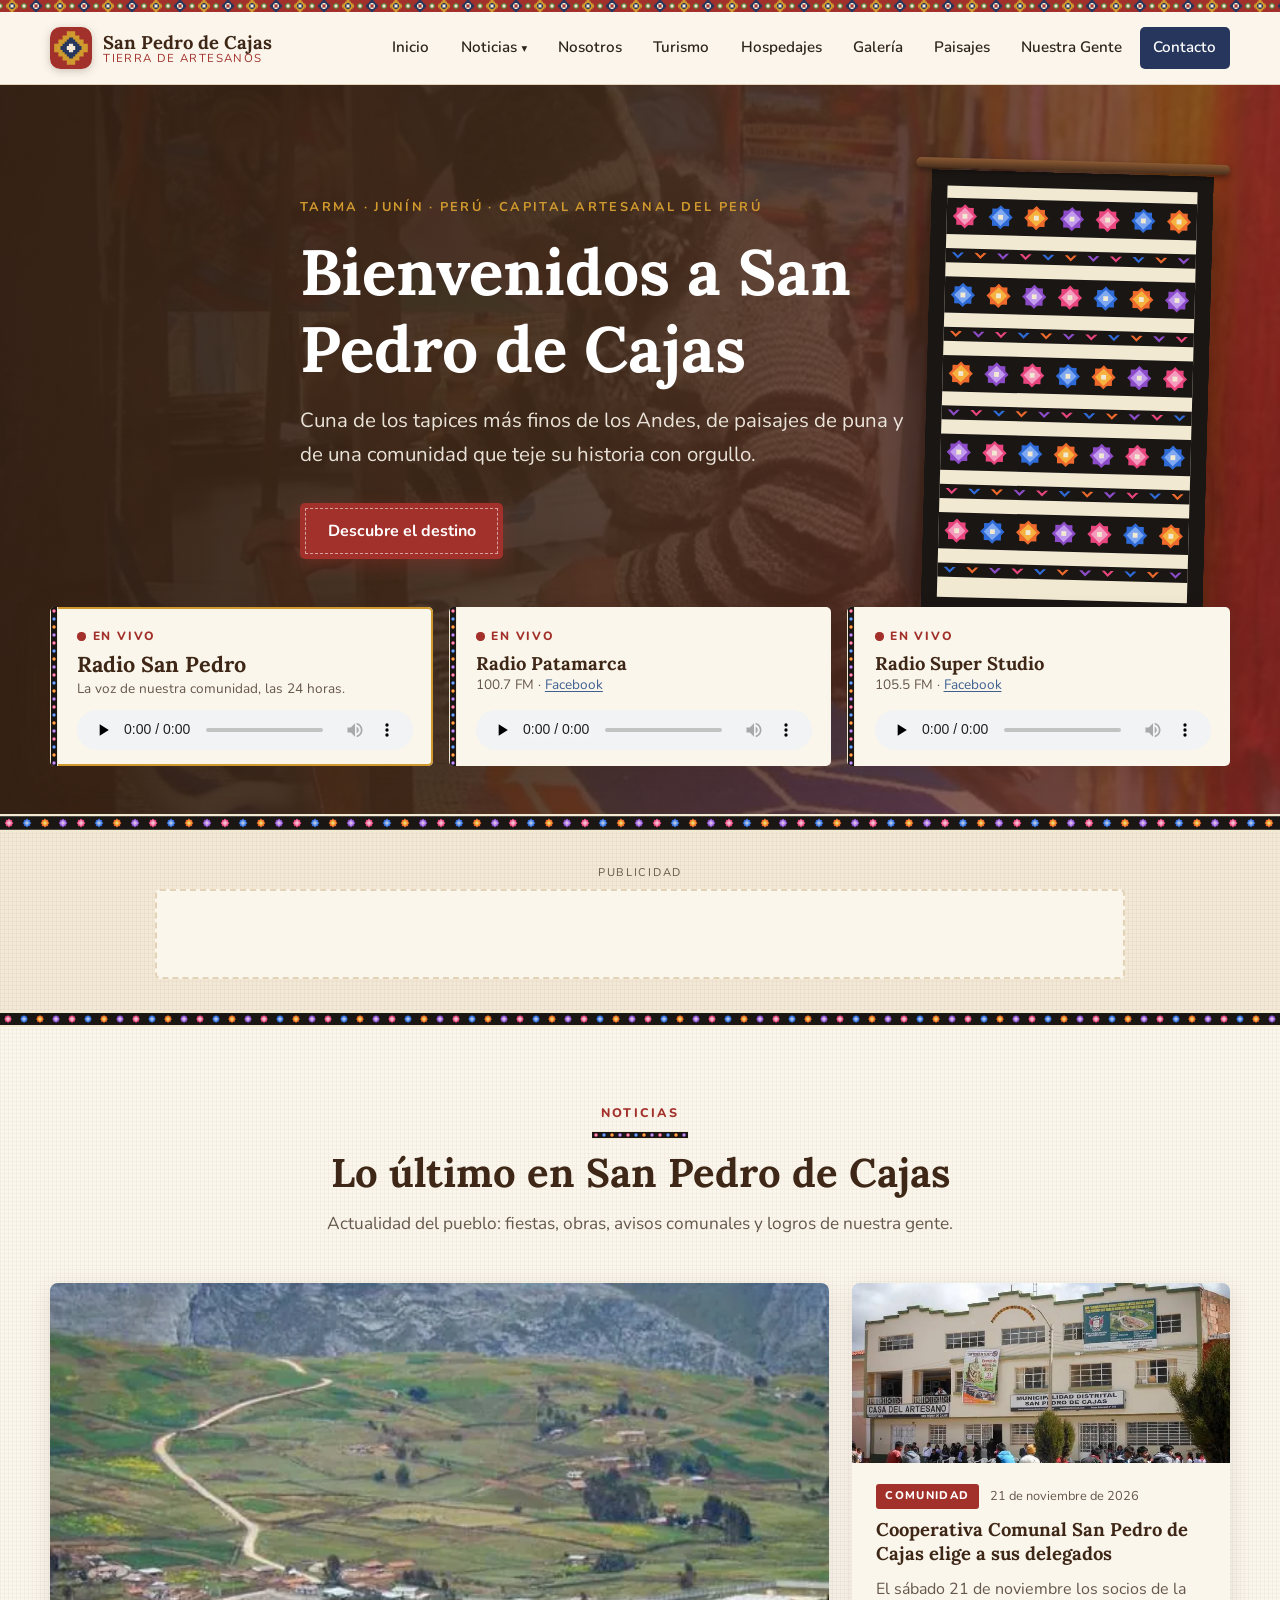
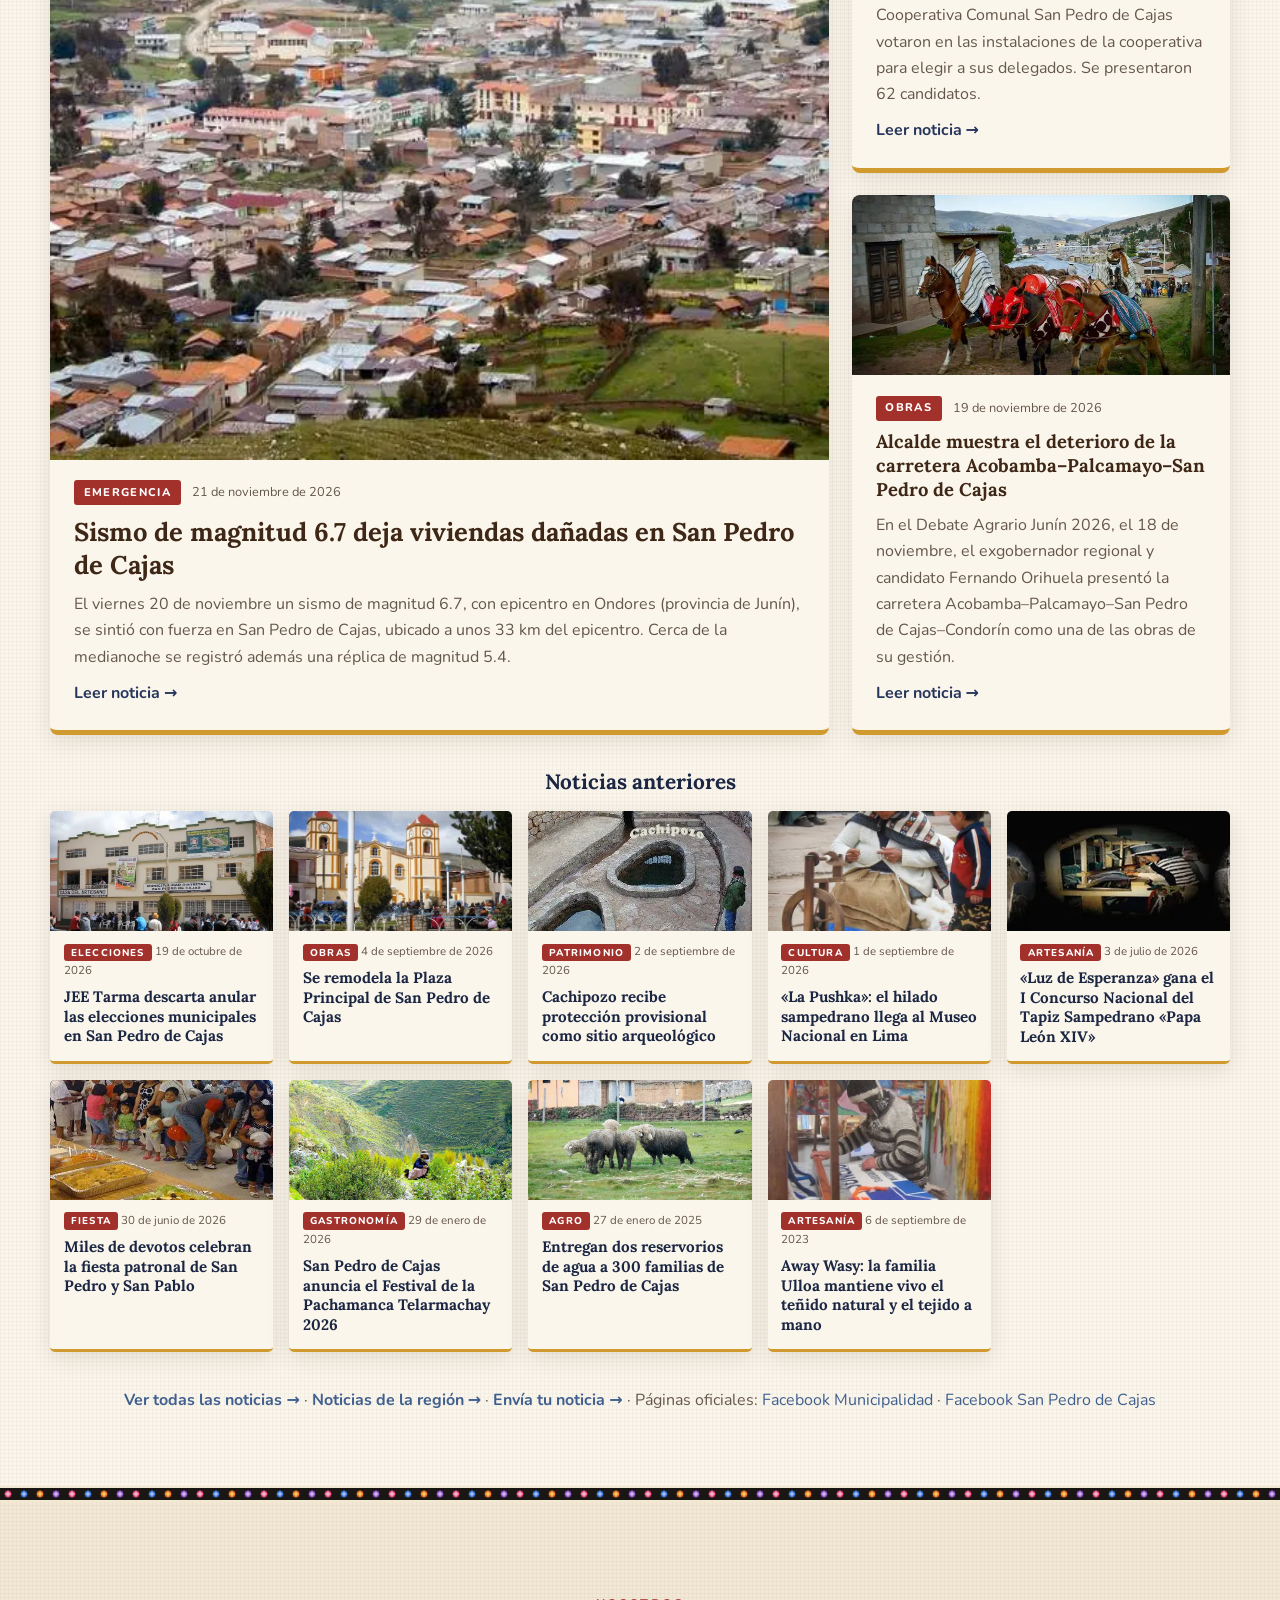
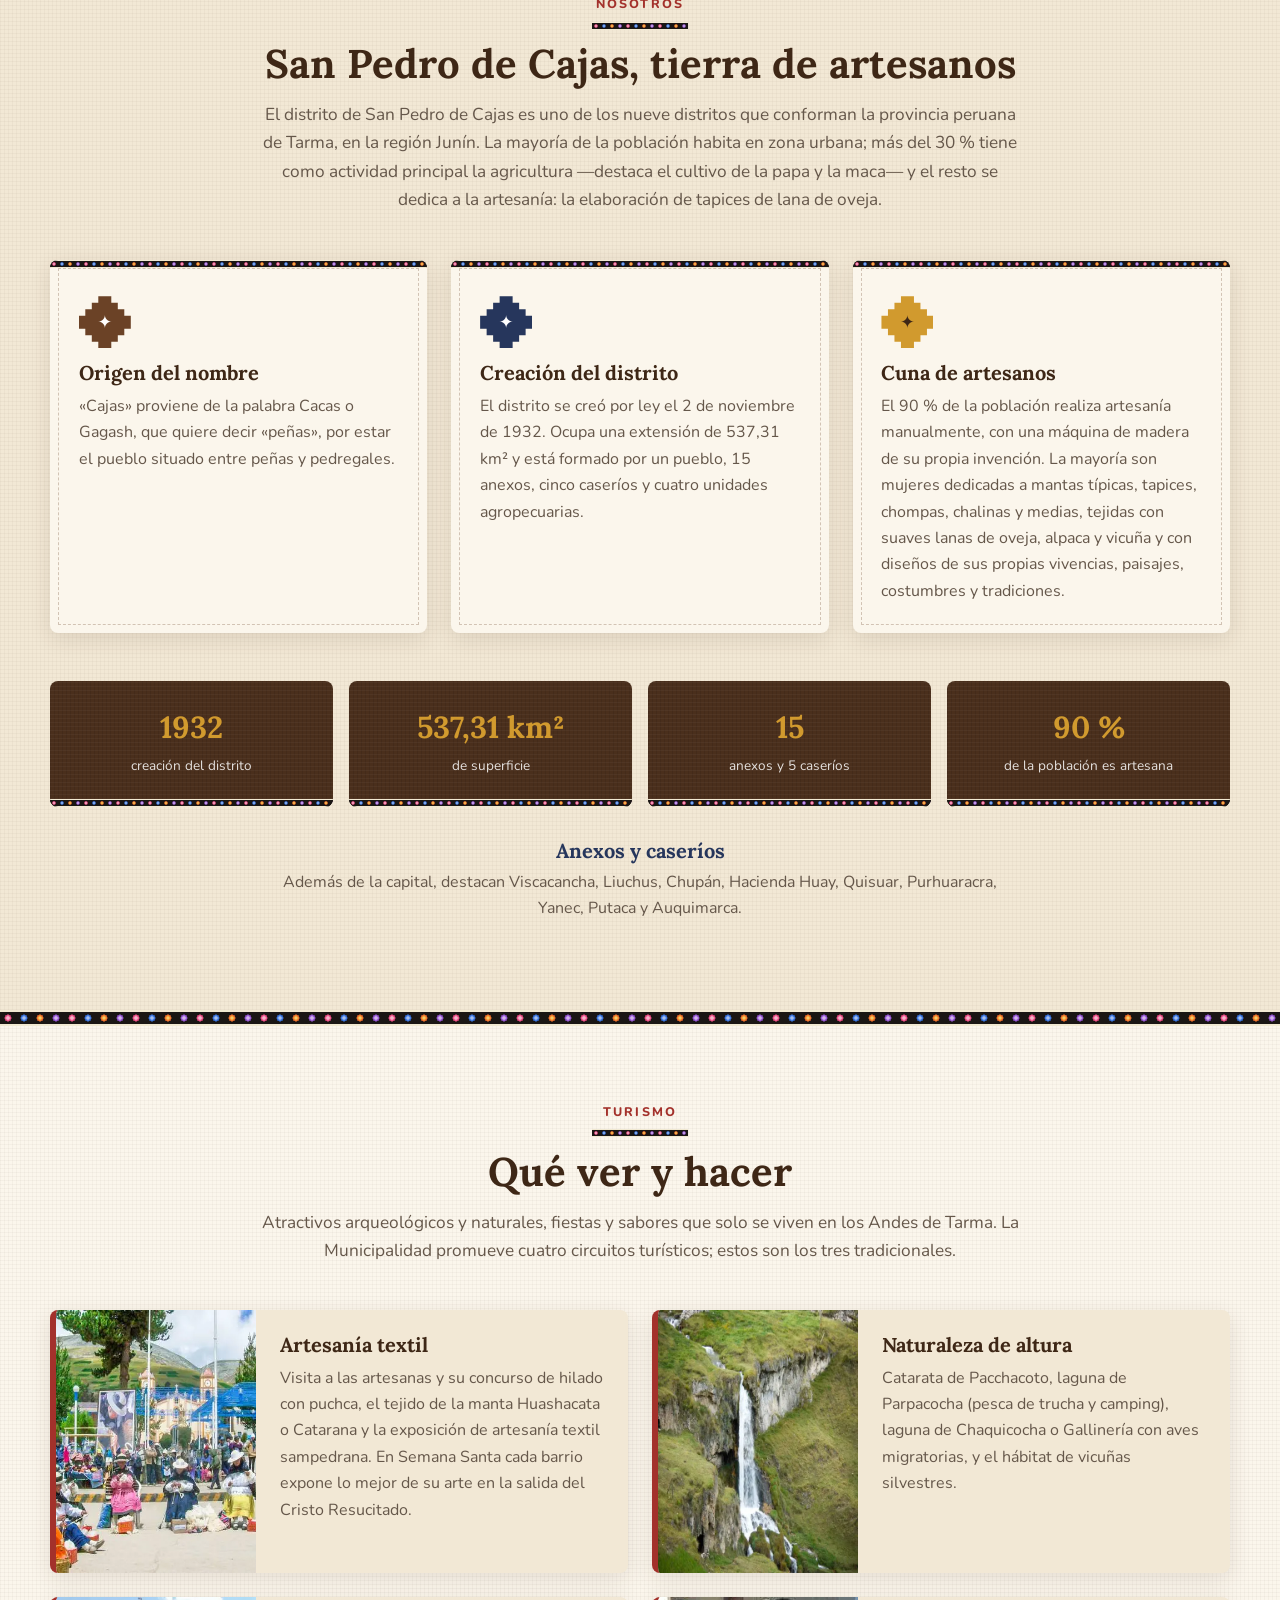
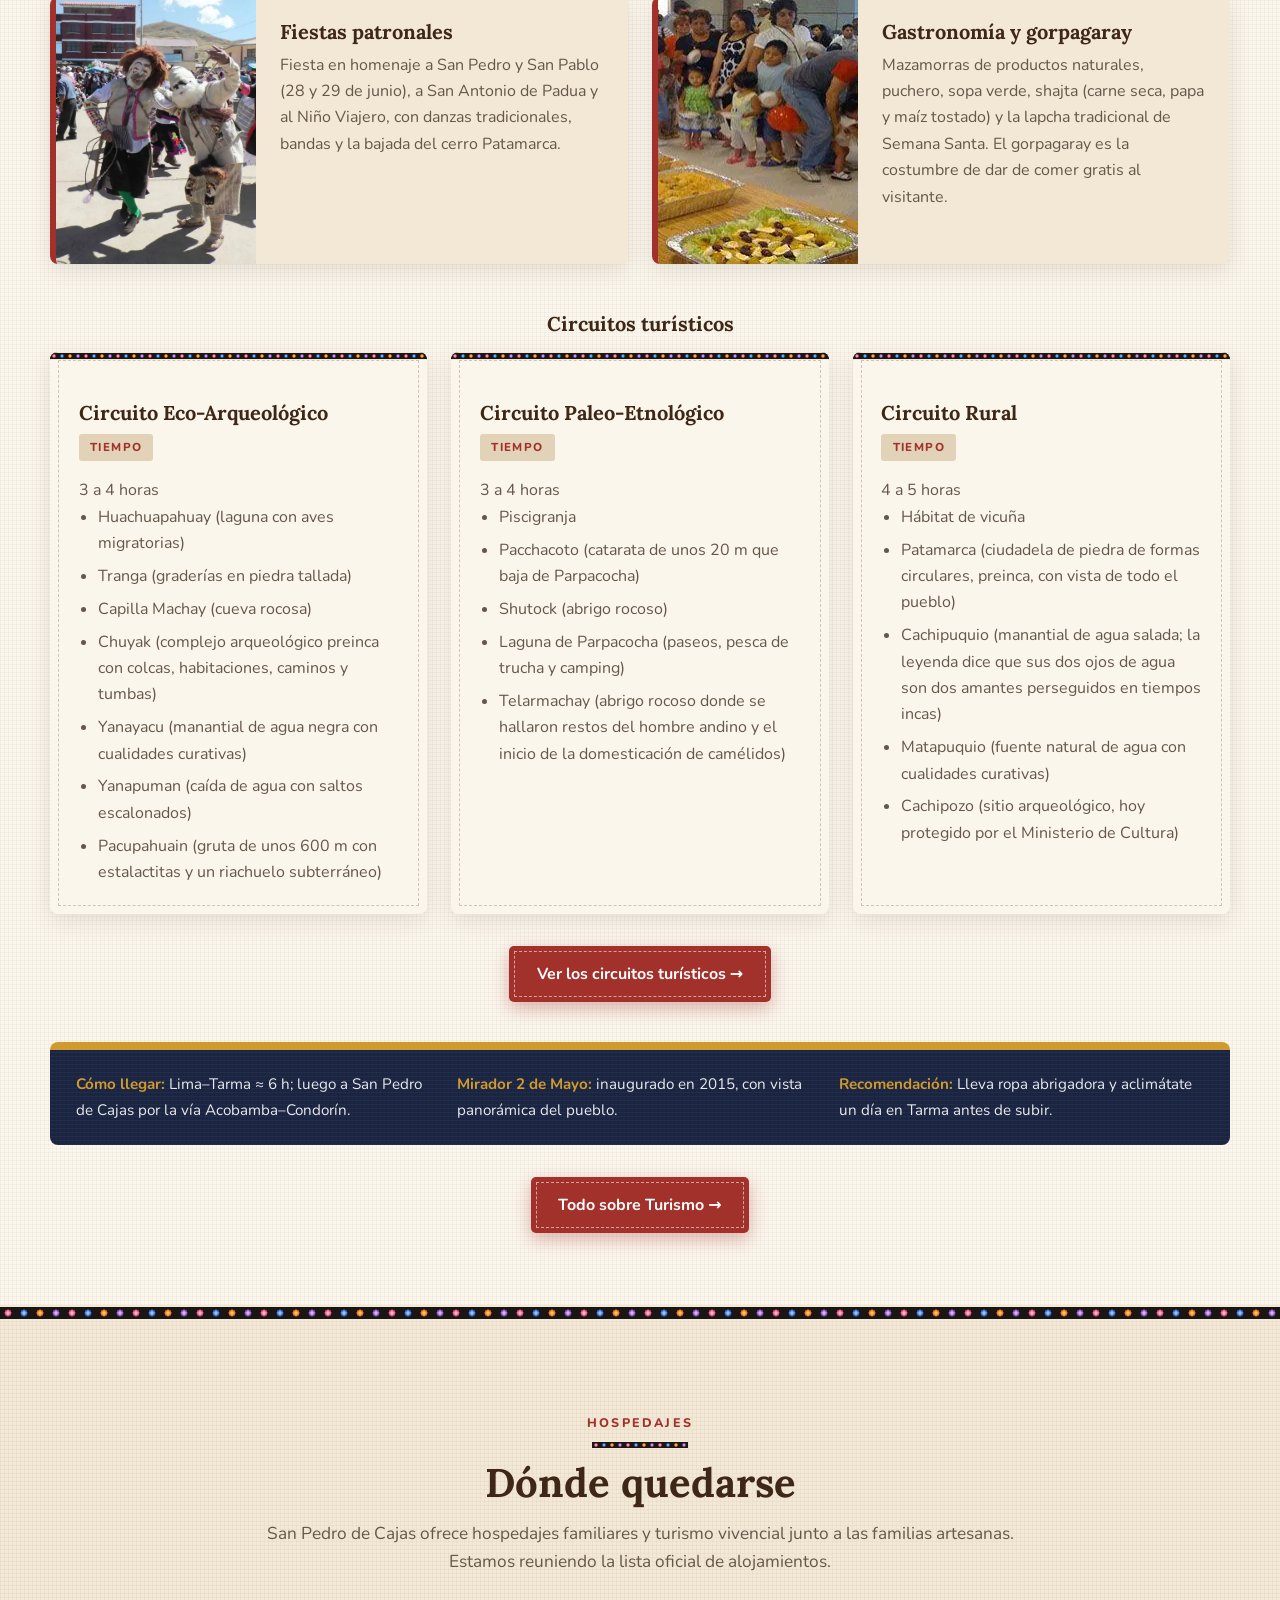
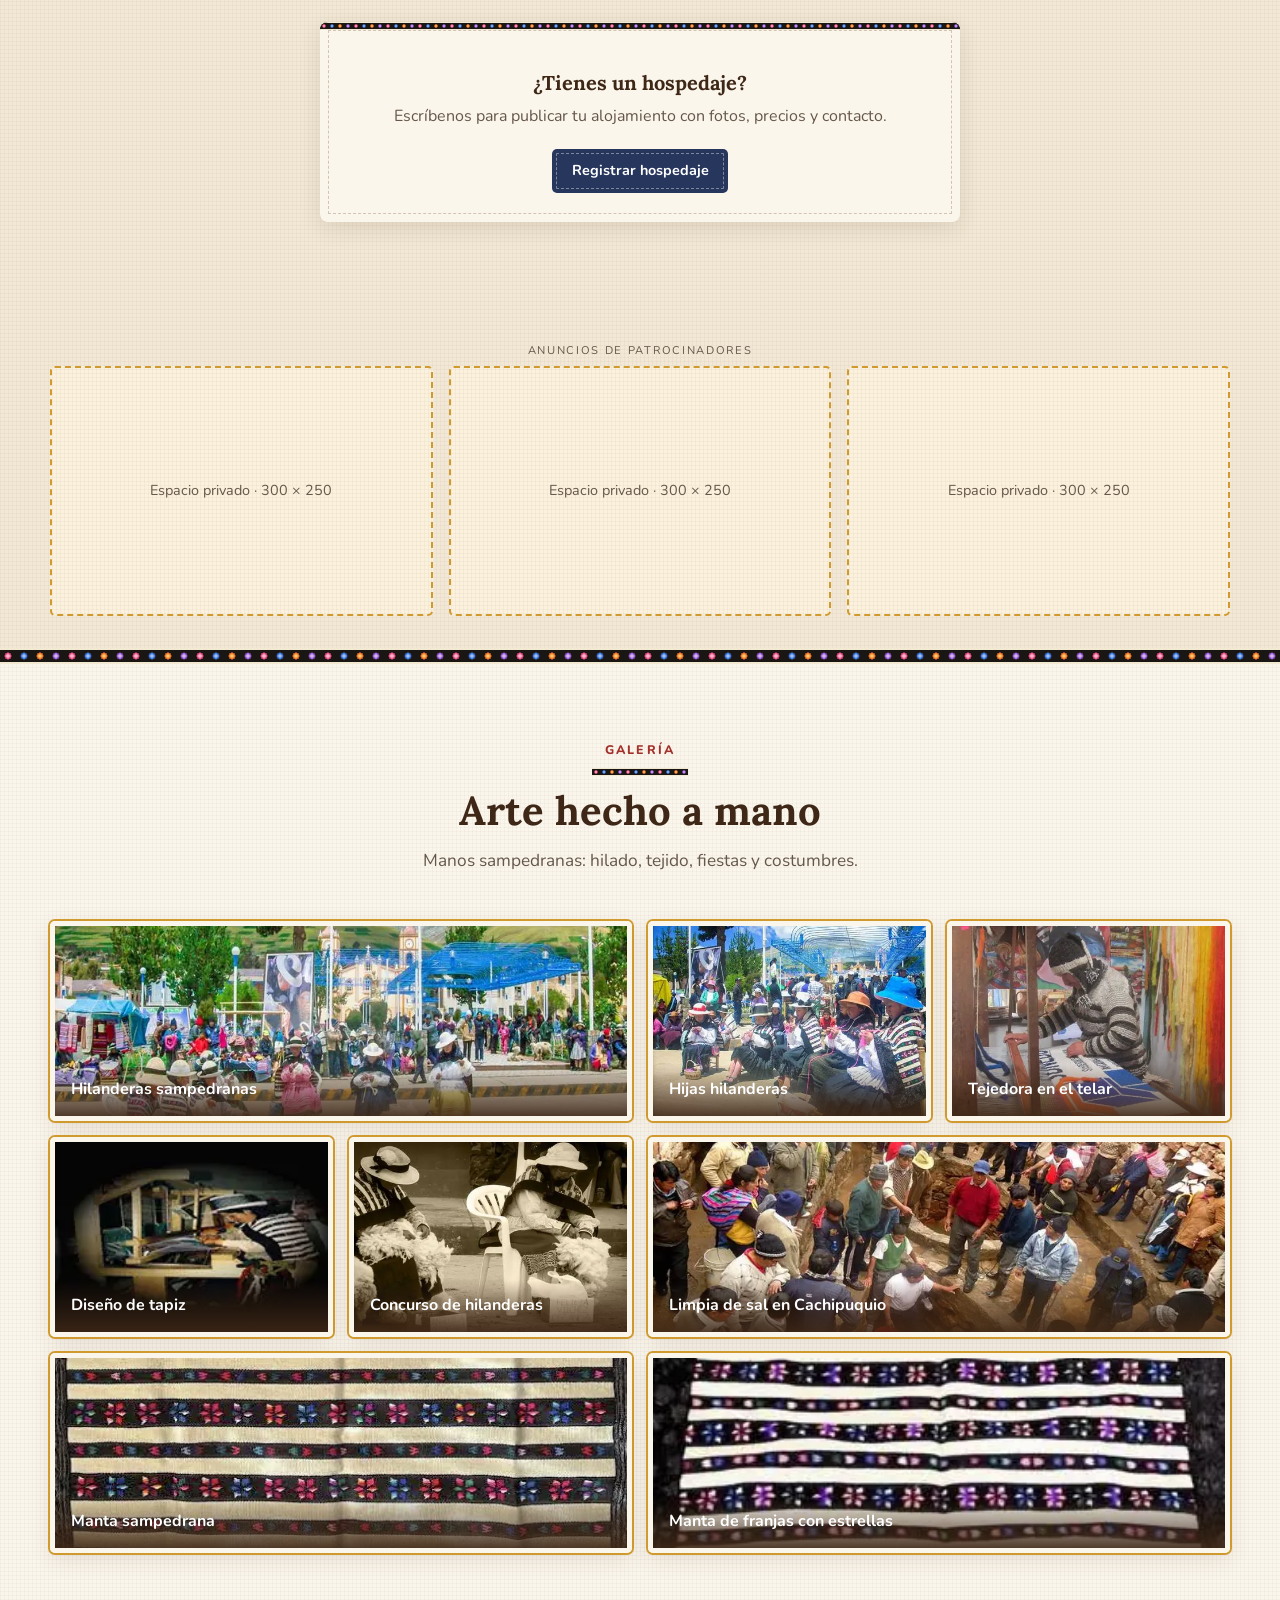
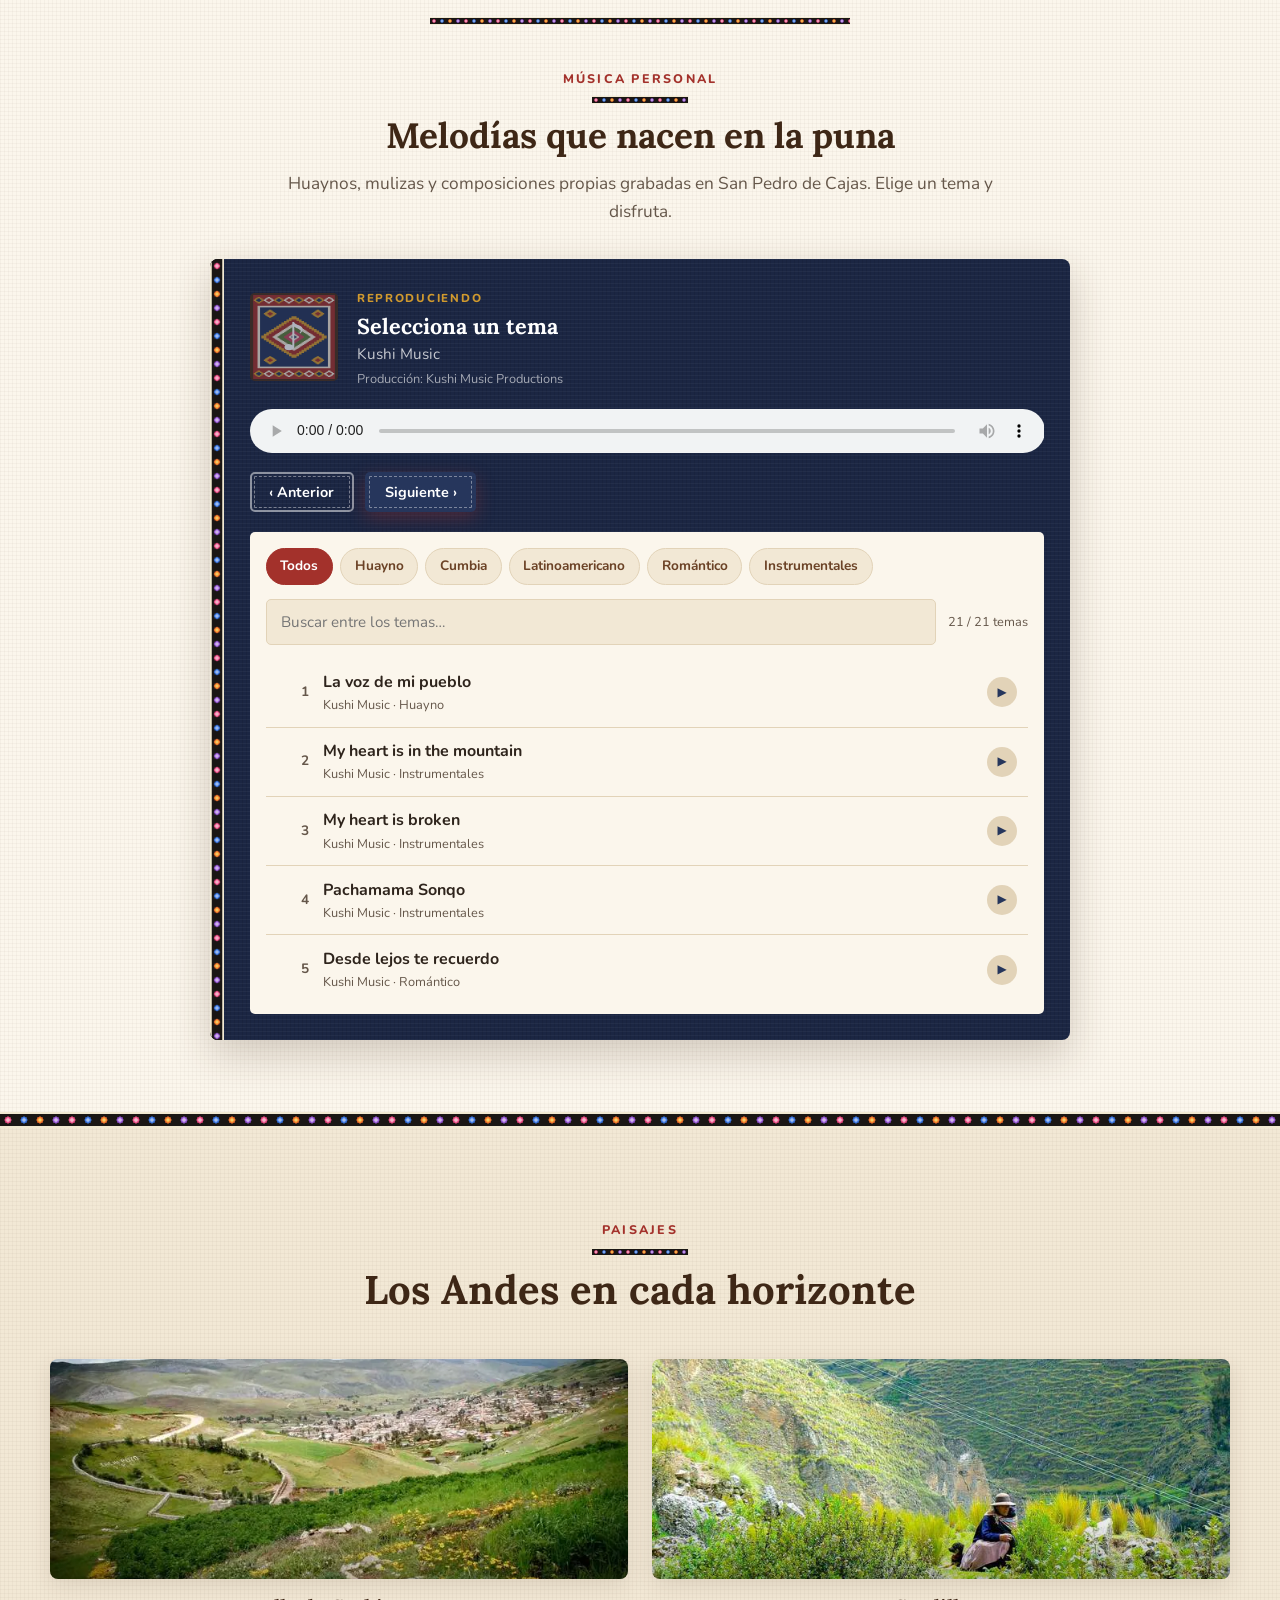
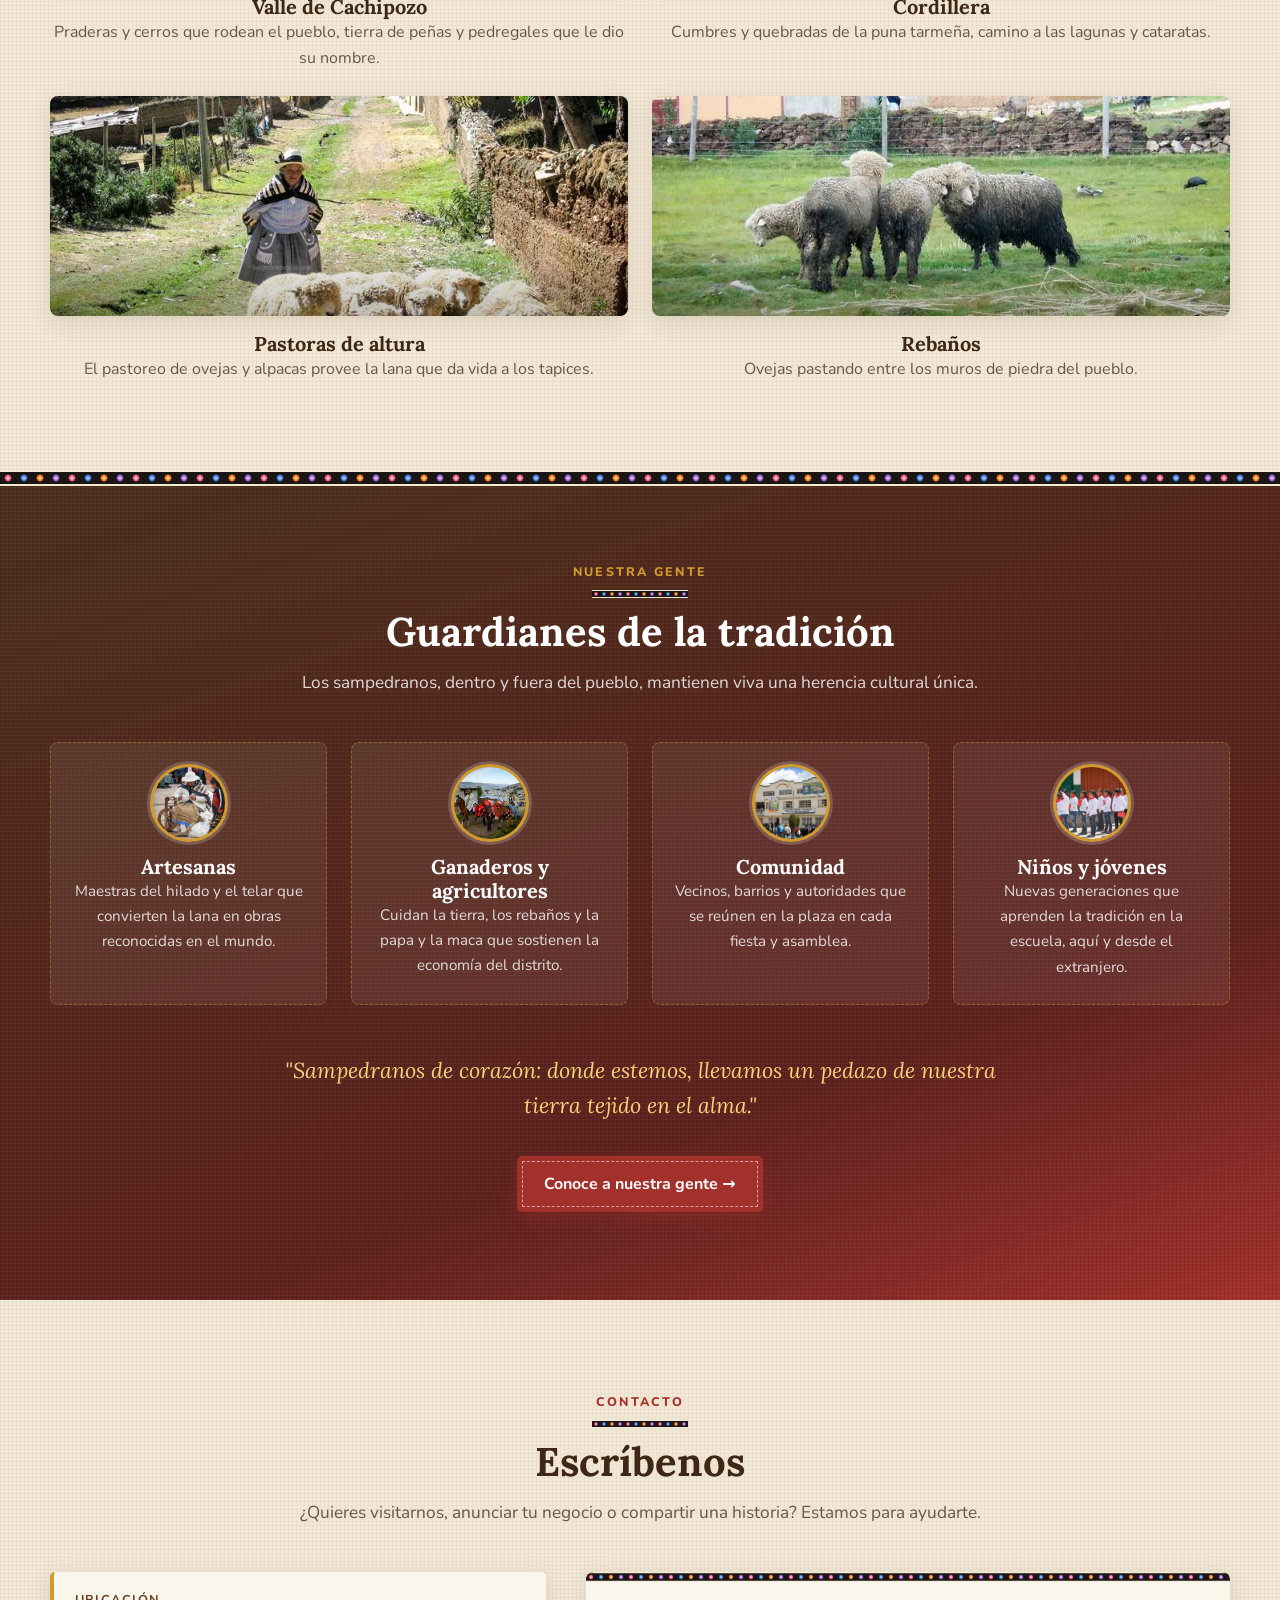
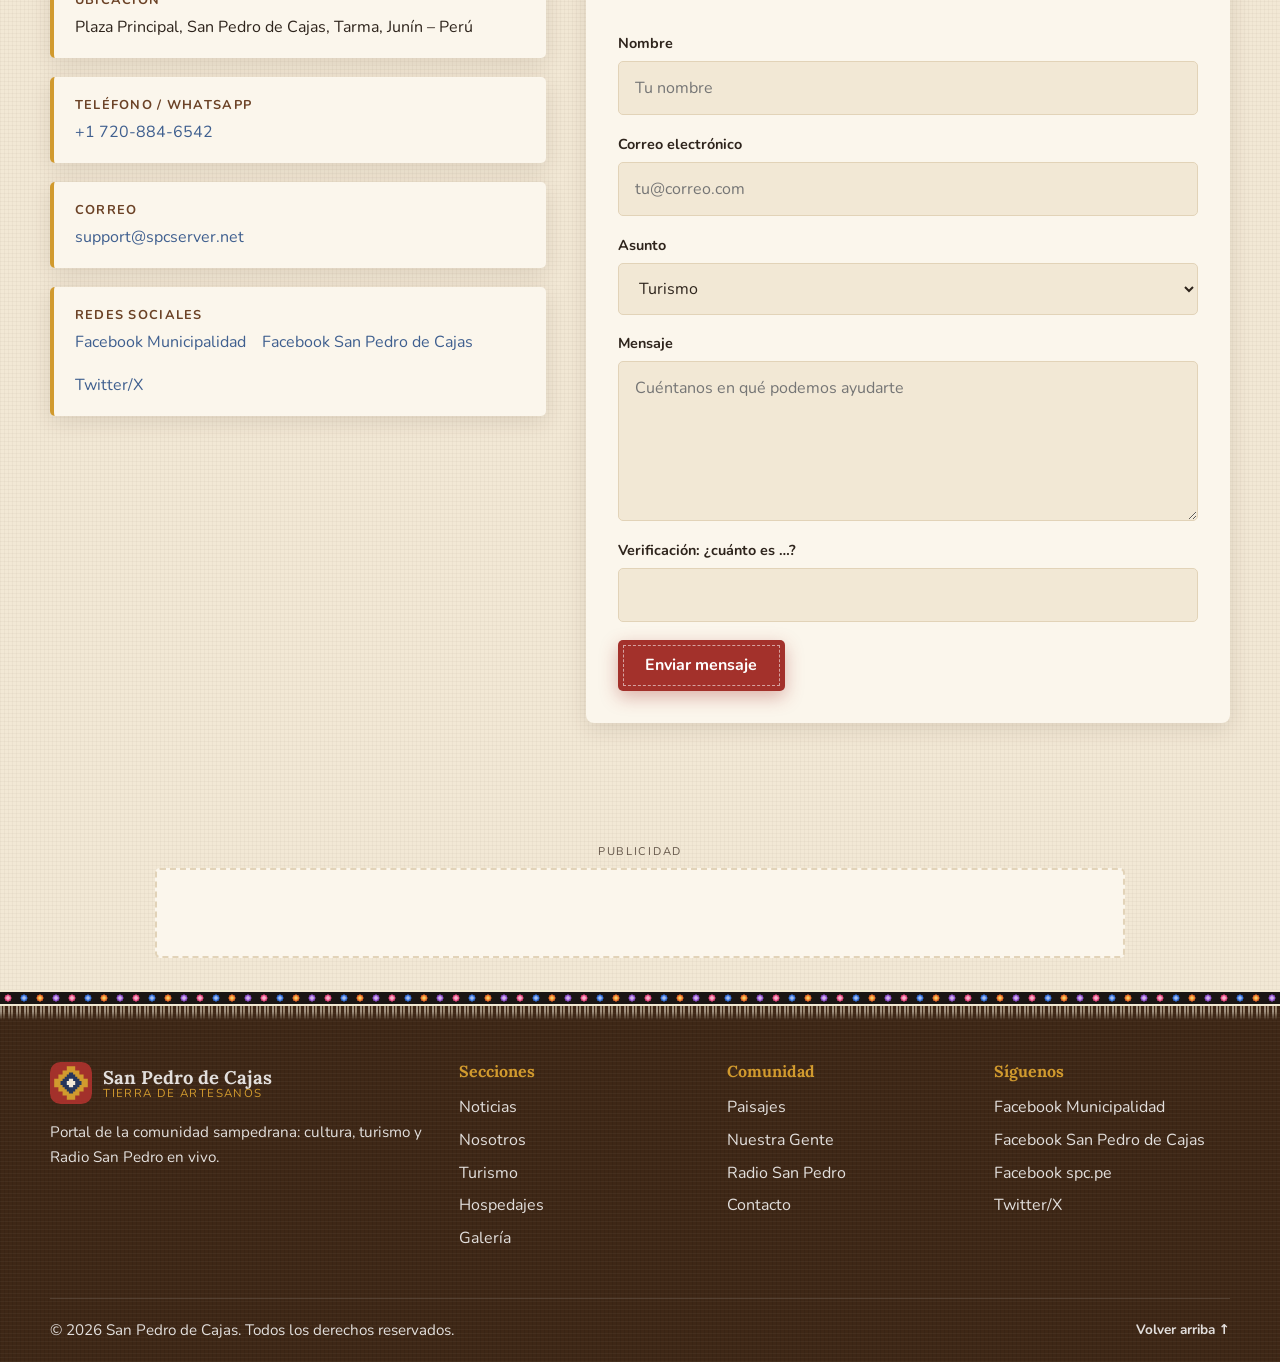
==== commit 2a5187d4: "AdSense: script en todas las páginas para anuncios automáticos y bloques de la portada adaptables al" ====
--- a/index.html
+++ b/index.html
@@ -19,8 +19,8 @@
     <link rel="preload" as="style" href="https://fonts.googleapis.com/css2?family=Lora:wght@600;700&family=Nunito:wght@400;600;700&display=swap" onload="this.onload=null;this.rel='stylesheet'">
     <noscript><link rel="stylesheet" href="https://fonts.googleapis.com/css2?family=Lora:wght@600;700&family=Nunito:wght@400;600;700&display=swap"></noscript>
     <link rel="preload" as="image" href="imagenes/tejedora-telar-hero.webp" type="image/webp" fetchpriority="high">
-    <style> :root{--tierra: #6B4226;--tierra-oscuro: #3E2716;--nogal: #4A2F1C;--azul: #26365C;--azul-oscuro: #1B2643;--azul-claro: #3F5F8F;--dorado: #D19A2E;--cochinilla: #A3312B;--rosa: #C2455E;--verde: #5F7A3B;--crema: #F2E8D5;--crema-oscuro: #E2D3B8;--lana: #FBF6EC;--negro-manta: #1A1614;--negro-manta: #1A1614;--texto: #2E241C;--texto-suave: #65574A;--blanco: #FFFFFF;--font-titulo: 'Lora', Georgia, serif;--font-texto: 'Nunito', 'Segoe UI', system-ui, sans-serif;--radio: 8px;--radio-sm: 5px;--sombra: 0 6px 22px rgba(62, 39, 22, 0.12);--sombra-fuerte: 0 14px 40px rgba(62, 39, 22, 0.22);--transicion: 0.25s ease;--ancho: 1180px;--header-h: 72px;--motivo-greca: url("data:image/svg+xml,%3Csvg xmlns='http://www.w3.org/2000/svg' width='96' height='24' viewBox='0 0 96 24'%3E%3Crect width='96' height='24' fill='%23A3312B'/%3E%3Cpolygon fill='%235F7A3B' points='3,6 3,9 6,9 6,12 6,12 6,15 3,15 3,18 -3,18 -3,15 -6,15 -6,12 -6,12 -6,9 -3,9 -3,6'/%3E%3Cpolygon fill='%23F2E8D5' points='3,9 3,12 3,12 3,15 -3,15 -3,12 -3,12 -3,9'/%3E%3Cpolygon fill='%235F7A3B' points='51,6 51,9 54,9 54,12 54,12 54,15 51,15 51,18 45,18 45,15 42,15 42,12 42,12 42,9 45,9 45,6'/%3E%3Cpolygon fill='%23F2E8D5' points='51,9 51,12 51,12 51,15 45,15 45,12 45,12 45,9'/%3E%3Cpolygon fill='%235F7A3B' points='99,6 99,9 102,9 102,12 102,12 102,15 99,15 99,18 93,18 93,15 90,15 90,12 90,12 90,9 93,9 93,6'/%3E%3Cpolygon fill='%23F2E8D5' points='99,9 99,12 99,12 99,15 93,15 93,12 93,12 93,9'/%3E%3Cpolygon fill='%23D19A2E' points='27,0 27,3 30,3 30,6 33,6 33,9 36,9 36,12 36,12 36,15 33,15 33,18 30,18 30,21 27,21 27,24 21,24 21,21 18,21 18,18 15,18 15,15 12,15 12,12 12,12 12,9 15,9 15,6 18,6 18,3 21,3 21,0'/%3E%3Cpolygon fill='%2326365C' points='27,6 27,9 30,9 30,12 30,12 30,15 27,15 27,18 21,18 21,15 18,15 18,12 18,12 18,9 21,9 21,6'/%3E%3Cpolygon fill='%23F2E8D5' points='27,9 27,12 27,12 27,15 21,15 21,12 21,12 21,9'/%3E%3Cpolygon fill='%2326365C' points='75,0 75,3 78,3 78,6 81,6 81,9 84,9 84,12 84,12 84,15 81,15 81,18 78,18 78,21 75,21 75,24 69,24 69,21 66,21 66,18 63,18 63,15 60,15 60,12 60,12 60,9 63,9 63,6 66,6 66,3 69,3 69,0'/%3E%3Cpolygon fill='%23F2E8D5' points='75,6 75,9 78,9 78,12 78,12 78,15 75,15 75,18 69,18 69,15 66,15 66,12 66,12 66,9 69,9 69,6'/%3E%3Cpolygon fill='%23A3312B' points='75,9 75,12 75,12 75,15 69,15 69,12 69,12 69,9'/%3E%3C/svg%3E");--motivo-greca-v: url("data:image/svg+xml,%3Csvg xmlns='http://www.w3.org/2000/svg' width='24' height='96' viewBox='0 0 24 96'%3E%3Crect width='24' height='96' fill='%23A3312B'/%3E%3Cpolygon fill='%235F7A3B' points='6,3 9,3 9,6 12,6 12,6 15,6 15,3 18,3 18,-3 15,-3 15,-6 12,-6 12,-6 9,-6 9,-3 6,-3'/%3E%3Cpolygon fill='%23F2E8D5' points='9,3 12,3 12,3 15,3 15,-3 12,-3 12,-3 9,-3'/%3E%3Cpolygon fill='%235F7A3B' points='6,51 9,51 9,54 12,54 12,54 15,54 15,51 18,51 18,45 15,45 15,42 12,42 12,42 9,42 9,45 6,45'/%3E%3Cpolygon fill='%23F2E8D5' points='9,51 12,51 12,51 15,51 15,45 12,45 12,45 9,45'/%3E%3Cpolygon fill='%235F7A3B' points='6,99 9,99 9,102 12,102 12,102 15,102 15,99 18,99 18,93 15,93 15,90 12,90 12,90 9,90 9,93 6,93'/%3E%3Cpolygon fill='%23F2E8D5' points='9,99 12,99 12,99 15,99 15,93 12,93 12,93 9,93'/%3E%3Cpolygon fill='%23D19A2E' points='0,27 3,27 3,30 6,30 6,33 9,33 9,36 12,36 12,36 15,36 15,33 18,33 18,30 21,30 21,27 24,27 24,21 21,21 21,18 18,18 18,15 15,15 15,12 12,12 12,12 9,12 9,15 6,15 6,18 3,18 3,21 0,21'/%3E%3Cpolygon fill='%2326365C' points='6,27 9,27 9,30 12,30 12,30 15,30 15,27 18,27 18,21 15,21 15,18 12,18 12,18 9,18 9,21 6,21'/%3E%3Cpolygon fill='%23F2E8D5' points='9,27 12,27 12,27 15,27 15,21 12,21 12,21 9,21'/%3E%3Cpolygon fill='%2326365C' points='0,75 3,75 3,78 6,78 6,81 9,81 9,84 12,84 12,84 15,84 15,81 18,81 18,78 21,78 21,75 24,75 24,69 21,69 21,66 18,66 18,63 15,63 15,60 12,60 12,60 9,60 9,63 6,63 6,66 3,66 3,69 0,69'/%3E%3Cpolygon fill='%23F2E8D5' points='6,75 9,75 9,78 12,78 12,78 15,78 15,75 18,75 18,69 15,69 15,66 12,66 12,66 9,66 9,69 6,69'/%3E%3Cpolygon fill='%23A3312B' points='9,75 12,75 12,75 15,75 15,69 12,69 12,69 9,69'/%3E%3C/svg%3E");--motivo-tapiz: url("data:image/svg+xml,%3Csvg xmlns='http://www.w3.org/2000/svg' viewBox='0 0 140 220' preserveAspectRatio='none'%3E%3Crect width='140' height='220' fill='%234A2F1C'/%3E%3Crect x='5' y='5' width='130' height='210' fill='%23A3312B'/%3E%3Cpolygon fill='%23D19A2E' points='16,10 16,12 18,12 18,14 20,14 20,16 22,16 22,18 22,18 22,20 20,20 20,22 18,22 18,24 16,24 16,26 12,26 12,24 10,24 10,22 8,22 8,20 6,20 6,18 6,18 6,16 8,16 8,14 10,14 10,12 12,12 12,10'/%3E%3Cpolygon fill='%2326365C' points='16,14 16,16 18,16 18,18 18,18 18,20 16,20 16,22 12,22 12,20 10,20 10,18 10,18 10,16 12,16 12,14'/%3E%3Cpolygon fill='%23F2E8D5' points='32,10 32,12 34,12 34,14 36,14 36,16 38,16 38,18 38,18 38,20 36,20 36,22 34,22 34,24 32,24 32,26 28,26 28,24 26,24 26,22 24,22 24,20 22,20 22,18 22,18 22,16 24,16 24,14 26,14 26,12 28,12 28,10'/%3E%3Cpolygon fill='%23A3312B' points='32,14 32,16 34,16 34,18 34,18 34,20 32,20 32,22 28,22 28,20 26,20 26,18 26,18 26,16 28,16 28,14'/%3E%3Cpolygon fill='%23D19A2E' points='48,10 48,12 50,12 50,14 52,14 52,16 54,16 54,18 54,18 54,20 52,20 52,22 50,22 50,24 48,24 48,26 44,26 44,24 42,24 42,22 40,22 40,20 38,20 38,18 38,18 38,16 40,16 40,14 42,14 42,12 44,12 44,10'/%3E%3Cpolygon fill='%2326365C' points='48,14 48,16 50,16 50,18 50,18 50,20 48,20 48,22 44,22 44,20 42,20 42,18 42,18 42,16 44,16 44,14'/%3E%3Cpolygon fill='%23F2E8D5' points='64,10 64,12 66,12 66,14 68,14 68,16 70,16 70,18 70,18 70,20 68,20 68,22 66,22 66,24 64,24 64,26 60,26 60,24 58,24 58,22 56,22 56,20 54,20 54,18 54,18 54,16 56,16 56,14 58,14 58,12 60,12 60,10'/%3E%3Cpolygon fill='%23A3312B' points='64,14 64,16 66,16 66,18 66,18 66,20 64,20 64,22 60,22 60,20 58,20 58,18 58,18 58,16 60,16 60,14'/%3E%3Cpolygon fill='%23D19A2E' points='80,10 80,12 82,12 82,14 84,14 84,16 86,16 86,18 86,18 86,20 84,20 84,22 82,22 82,24 80,24 80,26 76,26 76,24 74,24 74,22 72,22 72,20 70,20 70,18 70,18 70,16 72,16 72,14 74,14 74,12 76,12 76,10'/%3E%3Cpolygon fill='%2326365C' points='80,14 80,16 82,16 82,18 82,18 82,20 80,20 80,22 76,22 76,20 74,20 74,18 74,18 74,16 76,16 76,14'/%3E%3Cpolygon fill='%23F2E8D5' points='96,10 96,12 98,12 98,14 100,14 100,16 102,16 102,18 102,18 102,20 100,20 100,22 98,22 98,24 96,24 96,26 92,26 92,24 90,24 90,22 88,22 88,20 86,20 86,18 86,18 86,16 88,16 88,14 90,14 90,12 92,12 92,10'/%3E%3Cpolygon fill='%23A3312B' points='96,14 96,16 98,16 98,18 98,18 98,20 96,20 96,22 92,22 92,20 90,20 90,18 90,18 90,16 92,16 92,14'/%3E%3Cpolygon fill='%23D19A2E' points='112,10 112,12 114,12 114,14 116,14 116,16 118,16 118,18 118,18 118,20 116,20 116,22 114,22 114,24 112,24 112,26 108,26 108,24 106,24 106,22 104,22 104,20 102,20 102,18 102,18 102,16 104,16 104,14 106,14 106,12 108,12 108,10'/%3E%3Cpolygon fill='%2326365C' points='112,14 112,16 114,16 114,18 114,18 114,20 112,20 112,22 108,22 108,20 106,20 106,18 106,18 106,16 108,16 108,14'/%3E%3Cpolygon fill='%23F2E8D5' points='128,10 128,12 130,12 130,14 132,14 132,16 134,16 134,18 134,18 134,20 132,20 132,22 130,22 130,24 128,24 128,26 124,26 124,24 122,24 122,22 120,22 120,20 118,20 118,18 118,18 118,16 120,16 120,14 122,14 122,12 124,12 124,10'/%3E%3Cpolygon fill='%23A3312B' points='128,14 128,16 130,16 130,18 130,18 130,20 128,20 128,22 124,22 124,20 122,20 122,18 122,18 122,16 124,16 124,14'/%3E%3Cpolygon fill='%23D19A2E' points='16,194 16,196 18,196 18,198 20,198 20,200 22,200 22,202 22,202 22,204 20,204 20,206 18,206 18,208 16,208 16,210 12,210 12,208 10,208 10,206 8,206 8,204 6,204 6,202 6,202 6,200 8,200 8,198 10,198 10,196 12,196 12,194'/%3E%3Cpolygon fill='%2326365C' points='16,198 16,200 18,200 18,202 18,202 18,204 16,204 16,206 12,206 12,204 10,204 10,202 10,202 10,200 12,200 12,198'/%3E%3Cpolygon fill='%23F2E8D5' points='32,194 32,196 34,196 34,198 36,198 36,200 38,200 38,202 38,202 38,204 36,204 36,206 34,206 34,208 32,208 32,210 28,210 28,208 26,208 26,206 24,206 24,204 22,204 22,202 22,202 22,200 24,200 24,198 26,198 26,196 28,196 28,194'/%3E%3Cpolygon fill='%23A3312B' points='32,198 32,200 34,200 34,202 34,202 34,204 32,204 32,206 28,206 28,204 26,204 26,202 26,202 26,200 28,200 28,198'/%3E%3Cpolygon fill='%23D19A2E' points='48,194 48,196 50,196 50,198 52,198 52,200 54,200 54,202 54,202 54,204 52,204 52,206 50,206 50,208 48,208 48,210 44,210 44,208 42,208 42,206 40,206 40,204 38,204 38,202 38,202 38,200 40,200 40,198 42,198 42,196 44,196 44,194'/%3E%3Cpolygon fill='%2326365C' points='48,198 48,200 50,200 50,202 50,202 50,204 48,204 48,206 44,206 44,204 42,204 42,202 42,202 42,200 44,200 44,198'/%3E%3Cpolygon fill='%23F2E8D5' points='64,194 64,196 66,196 66,198 68,198 68,200 70,200 70,202 70,202 70,204 68,204 68,206 66,206 66,208 64,208 64,210 60,210 60,208 58,208 58,206 56,206 56,204 54,204 54,202 54,202 54,200 56,200 56,198 58,198 58,196 60,196 60,194'/%3E%3Cpolygon fill='%23A3312B' points='64,198 64,200 66,200 66,202 66,202 66,204 64,204 64,206 60,206 60,204 58,204 58,202 58,202 58,200 60,200 60,198'/%3E%3Cpolygon fill='%23D19A2E' points='80,194 80,196 82,196 82,198 84,198 84,200 86,200 86,202 86,202 86,204 84,204 84,206 82,206 82,208 80,208 80,210 76,210 76,208 74,208 74,206 72,206 72,204 70,204 70,202 70,202 70,200 72,200 72,198 74,198 74,196 76,196 76,194'/%3E%3Cpolygon fill='%2326365C' points='80,198 80,200 82,200 82,202 82,202 82,204 80,204 80,206 76,206 76,204 74,204 74,202 74,202 74,200 76,200 76,198'/%3E%3Cpolygon fill='%23F2E8D5' points='96,194 96,196 98,196 98,198 100,198 100,200 102,200 102,202 102,202 102,204 100,204 100,206 98,206 98,208 96,208 96,210 92,210 92,208 90,208 90,206 88,206 88,204 86,204 86,202 86,202 86,200 88,200 88,198 90,198 90,196 92,196 92,194'/%3E%3Cpolygon fill='%23A3312B' points='96,198 96,200 98,200 98,202 98,202 98,204 96,204 96,206 92,206 92,204 90,204 90,202 90,202 90,200 92,200 92,198'/%3E%3Cpolygon fill='%23D19A2E' points='112,194 112,196 114,196 114,198 116,198 116,200 118,200 118,202 118,202 118,204 116,204 116,206 114,206 114,208 112,208 112,210 108,210 108,208 106,208 106,206 104,206 104,204 102,204 102,202 102,202 102,200 104,200 104,198 106,198 106,196 108,196 108,194'/%3E%3Cpolygon fill='%2326365C' points='112,198 112,200 114,200 114,202 114,202 114,204 112,204 112,206 108,206 108,204 106,204 106,202 106,202 106,200 108,200 108,198'/%3E%3Cpolygon fill='%23F2E8D5' points='128,194 128,196 130,196 130,198 132,198 132,200 134,200 134,202 134,202 134,204 132,204 132,206 130,206 130,208 128,208 128,210 124,210 124,208 122,208 122,206 120,206 120,204 118,204 118,202 118,202 118,200 120,200 120,198 122,198 122,196 124,196 124,194'/%3E%3Cpolygon fill='%23A3312B' points='128,198 128,200 130,200 130,202 130,202 130,204 128,204 128,206 124,206 124,204 122,204 122,202 122,202 122,200 124,200 124,198'/%3E%3Crect x='12' y='32' width='116' height='156' fill='%23F2E8D5'/%3E%3Crect x='16' y='36' width='108' height='148' fill='%2326365C'/%3E%3Cpolygon fill='%23D19A2E' points='74,58 74,62 78,62 78,66 82,66 82,70 86,70 86,74 90,74 90,78 94,78 94,82 98,82 98,86 102,86 102,90 106,90 106,94 110,94 110,98 114,98 114,102 118,102 118,106 122,106 122,110 122,110 122,114 118,114 118,118 114,118 114,122 110,122 110,126 106,126 106,130 102,130 102,134 98,134 98,138 94,138 94,142 90,142 90,146 86,146 86,150 82,150 82,154 78,154 78,158 74,158 74,162 66,162 66,158 62,158 62,154 58,154 58,150 54,150 54,146 50,146 50,142 46,142 46,138 42,138 42,134 38,134 38,130 34,130 34,126 30,126 30,122 26,122 26,118 22,118 22,114 18,114 18,110 18,110 18,106 22,106 22,102 26,102 26,98 30,98 30,94 34,94 34,90 38,90 38,86 42,86 42,82 46,82 46,78 50,78 50,74 54,74 54,70 58,70 58,66 62,66 62,62 66,62 66,58'/%3E%3Cpolygon fill='%23A3312B' points='74,66 74,70 78,70 78,74 82,74 82,78 86,78 86,82 90,82 90,86 94,86 94,90 98,90 98,94 102,94 102,98 106,98 106,102 110,102 110,106 114,106 114,110 114,110 114,114 110,114 110,118 106,118 106,122 102,122 102,126 98,126 98,130 94,130 94,134 90,134 90,138 86,138 86,142 82,142 82,146 78,146 78,150 74,150 74,154 66,154 66,150 62,150 62,146 58,146 58,142 54,142 54,138 50,138 50,134 46,134 46,130 42,130 42,126 38,126 38,122 34,122 34,118 30,118 30,114 26,114 26,110 26,110 26,106 30,106 30,102 34,102 34,98 38,98 38,94 42,94 42,90 46,90 46,86 50,86 50,82 54,82 54,78 58,78 58,74 62,74 62,70 66,70 66,66'/%3E%3Cpolygon fill='%23F2E8D5' points='72,76 72,78 74,78 74,80 76,80 76,82 78,82 78,84 80,84 80,86 82,86 82,88 84,88 84,90 86,90 86,92 88,92 88,94 90,94 90,96 92,96 92,98 94,98 94,100 96,100 96,102 98,102 98,104 100,104 100,106 102,106 102,108 104,108 104,110 104,110 104,112 102,112 102,114 100,114 100,116 98,116 98,118 96,118 96,120 94,120 94,122 92,122 92,124 90,124 90,126 88,126 88,128 86,128 86,130 84,130 84,132 82,132 82,134 80,134 80,136 78,136 78,138 76,138 76,140 74,140 74,142 72,142 72,144 68,144 68,142 66,142 66,140 64,140 64,138 62,138 62,136 60,136 60,134 58,134 58,132 56,132 56,130 54,130 54,128 52,128 52,126 50,126 50,124 48,124 48,122 46,122 46,120 44,120 44,118 42,118 42,116 40,116 40,114 38,114 38,112 36,112 36,110 36,110 36,108 38,108 38,106 40,106 40,104 42,104 42,102 44,102 44,100 46,100 46,98 48,98 48,96 50,96 50,94 52,94 52,92 54,92 54,90 56,90 56,88 58,88 58,86 60,86 60,84 62,84 62,82 64,82 64,80 66,80 66,78 68,78 68,76'/%3E%3Cpolygon fill='%235F7A3B' points='72,84 72,86 74,86 74,88 76,88 76,90 78,90 78,92 80,92 80,94 82,94 82,96 84,96 84,98 86,98 86,100 88,100 88,102 90,102 90,104 92,104 92,106 94,106 94,108 96,108 96,110 96,110 96,112 94,112 94,114 92,114 92,116 90,116 90,118 88,118 88,120 86,120 86,122 84,122 84,124 82,124 82,126 80,126 80,128 78,128 78,130 76,130 76,132 74,132 74,134 72,134 72,136 68,136 68,134 66,134 66,132 64,132 64,130 62,130 62,128 60,128 60,126 58,126 58,124 56,124 56,122 54,122 54,120 52,120 52,118 50,118 50,116 48,116 48,114 46,114 46,112 44,112 44,110 44,110 44,108 46,108 46,106 48,106 48,104 50,104 50,102 52,102 52,100 54,100 54,98 56,98 56,96 58,96 58,94 60,94 60,92 62,92 62,90 64,90 64,88 66,88 66,86 68,86 68,84'/%3E%3Cpolygon fill='%23C2455E' points='72,94 72,96 74,96 74,98 76,98 76,100 78,100 78,102 80,102 80,104 82,104 82,106 84,106 84,108 86,108 86,110 86,110 86,112 84,112 84,114 82,114 82,116 80,116 80,118 78,118 78,120 76,120 76,122 74,122 74,124 72,124 72,126 68,126 68,124 66,124 66,122 64,122 64,120 62,120 62,118 60,118 60,116 58,116 58,114 56,114 56,112 54,112 54,110 54,110 54,108 56,108 56,106 58,106 58,104 60,104 60,102 62,102 62,100 64,100 64,98 66,98 66,96 68,96 68,94'/%3E%3Cpolygon fill='%23F2E8D5' points='72,102 72,104 74,104 74,106 76,106 76,108 78,108 78,110 78,110 78,112 76,112 76,114 74,114 74,116 72,116 72,118 68,118 68,116 66,116 66,114 64,114 64,112 62,112 62,110 62,110 62,108 64,108 64,106 66,106 66,104 68,104 68,102'/%3E%3Cpolygon fill='%2326365C' points='72,106 72,108 74,108 74,110 74,110 74,112 72,112 72,114 68,114 68,112 66,112 66,110 66,110 66,108 68,108 68,106'/%3E%3Cpolygon fill='%23D19A2E' points='34,42 34,44 36,44 36,46 38,46 38,48 40,48 40,50 42,50 42,52 42,52 42,54 40,54 40,56 38,56 38,58 36,58 36,60 34,60 34,62 30,62 30,60 28,60 28,58 26,58 26,56 24,56 24,54 22,54 22,52 22,52 22,50 24,50 24,48 26,48 26,46 28,46 28,44 30,44 30,42'/%3E%3Cpolygon fill='%23A3312B' points='34,48 34,50 36,50 36,52 36,52 36,54 34,54 34,56 30,56 30,54 28,54 28,52 28,52 28,50 30,50 30,48'/%3E%3Cpolygon fill='%23D19A2E' points='110,42 110,44 112,44 112,46 114,46 114,48 116,48 116,50 118,50 118,52 118,52 118,54 116,54 116,56 114,56 114,58 112,58 112,60 110,60 110,62 106,62 106,60 104,60 104,58 102,58 102,56 100,56 100,54 98,54 98,52 98,52 98,50 100,50 100,48 102,48 102,46 104,46 104,44 106,44 106,42'/%3E%3Cpolygon fill='%23A3312B' points='110,48 110,50 112,50 112,52 112,52 112,54 110,54 110,56 106,56 106,54 104,54 104,52 104,52 104,50 106,50 106,48'/%3E%3Cpolygon fill='%23D19A2E' points='34,158 34,160 36,160 36,162 38,162 38,164 40,164 40,166 42,166 42,168 42,168 42,170 40,170 40,172 38,172 38,174 36,174 36,176 34,176 34,178 30,178 30,176 28,176 28,174 26,174 26,172 24,172 24,170 22,170 22,168 22,168 22,166 24,166 24,164 26,164 26,162 28,162 28,160 30,160 30,158'/%3E%3Cpolygon fill='%23A3312B' points='34,164 34,166 36,166 36,168 36,168 36,170 34,170 34,172 30,172 30,170 28,170 28,168 28,168 28,166 30,166 30,164'/%3E%3Cpolygon fill='%23D19A2E' points='110,158 110,160 112,160 112,162 114,162 114,164 116,164 116,166 118,166 118,168 118,168 118,170 116,170 116,172 114,172 114,174 112,174 112,176 110,176 110,178 106,178 106,176 104,176 104,174 102,174 102,172 100,172 100,170 98,170 98,168 98,168 98,166 100,166 100,164 102,164 102,162 104,162 104,160 106,160 106,158'/%3E%3Cpolygon fill='%23A3312B' points='110,164 110,166 112,166 112,168 112,168 112,170 110,170 110,172 106,172 106,170 104,170 104,168 104,168 104,166 106,166 106,164'/%3E%3C/svg%3E");--motivo-manta: url("data:image/svg+xml,%3Csvg xmlns='http://www.w3.org/2000/svg' width='128' height='32' viewBox='0 0 128 32'%3E%3Crect width='128' height='32' fill='%23F1E9D2'/%3E%3Crect y='4' width='128' height='24' fill='%231A1614'/%3E%3Crect x='10.5' y='10.5' width='11.0' height='11.0' fill='%23E8457E'/%3E%3Cpolygon fill='%23E8457E' points='16.0,8.2 23.8,16.0 16.0,23.8 8.2,16.0'/%3E%3Cpolygon fill='%23F59BBE' points='16.0,10.4 21.6,16.0 16.0,21.6 10.4,16.0'/%3E%3Crect x='14.8' y='14.8' width='2.4' height='2.4' fill='%23F1E9D2'/%3E%3Crect x='42.5' y='10.5' width='11.0' height='11.0' fill='%232F6BD6'/%3E%3Cpolygon fill='%232F6BD6' points='48.0,8.2 55.8,16.0 48.0,23.8 40.2,16.0'/%3E%3Cpolygon fill='%237FA8F2' points='48.0,10.4 53.6,16.0 48.0,21.6 42.4,16.0'/%3E%3Crect x='46.8' y='14.8' width='2.4' height='2.4' fill='%23F1E9D2'/%3E%3Crect x='74.5' y='10.5' width='11.0' height='11.0' fill='%23EE6A2C'/%3E%3Cpolygon fill='%23EE6A2C' points='80.0,8.2 87.8,16.0 80.0,23.8 72.2,16.0'/%3E%3Cpolygon fill='%23F6B23E' points='80.0,10.4 85.6,16.0 80.0,21.6 74.4,16.0'/%3E%3Crect x='78.8' y='14.8' width='2.4' height='2.4' fill='%23F1E9D2'/%3E%3Crect x='106.5' y='10.5' width='11.0' height='11.0' fill='%238C4CC8'/%3E%3Cpolygon fill='%238C4CC8' points='112.0,8.2 119.8,16.0 112.0,23.8 104.2,16.0'/%3E%3Cpolygon fill='%23C29BEE' points='112.0,10.4 117.6,16.0 112.0,21.6 106.4,16.0'/%3E%3Crect x='110.8' y='14.8' width='2.4' height='2.4' fill='%23F1E9D2'/%3E%3C/svg%3E");--motivo-manta-v: url("data:image/svg+xml,%3Csvg xmlns='http://www.w3.org/2000/svg' width='32' height='128' viewBox='0 0 32 128'%3E%3Crect width='32' height='128' fill='%23F1E9D2'/%3E%3Crect x='4' width='24' height='128' fill='%231A1614'/%3E%3Crect x='10.5' y='10.5' width='11.0' height='11.0' fill='%23E8457E'/%3E%3Cpolygon fill='%23E8457E' points='16.0,8.2 23.8,16.0 16.0,23.8 8.2,16.0'/%3E%3Cpolygon fill='%23F59BBE' points='16.0,10.4 21.6,16.0 16.0,21.6 10.4,16.0'/%3E%3Crect x='14.8' y='14.8' width='2.4' height='2.4' fill='%23F1E9D2'/%3E%3Crect x='10.5' y='42.5' width='11.0' height='11.0' fill='%232F6BD6'/%3E%3Cpolygon fill='%232F6BD6' points='16.0,40.2 23.8,48.0 16.0,55.8 8.2,48.0'/%3E%3Cpolygon fill='%237FA8F2' points='16.0,42.4 21.6,48.0 16.0,53.6 10.4,48.0'/%3E%3Crect x='14.8' y='46.8' width='2.4' height='2.4' fill='%23F1E9D2'/%3E%3Crect x='10.5' y='74.5' width='11.0' height='11.0' fill='%23EE6A2C'/%3E%3Cpolygon fill='%23EE6A2C' points='16.0,72.2 23.8,80.0 16.0,87.8 8.2,80.0'/%3E%3Cpolygon fill='%23F6B23E' points='16.0,74.4 21.6,80.0 16.0,85.6 10.4,80.0'/%3E%3Crect x='14.8' y='78.8' width='2.4' height='2.4' fill='%23F1E9D2'/%3E%3Crect x='10.5' y='106.5' width='11.0' height='11.0' fill='%238C4CC8'/%3E%3Cpolygon fill='%238C4CC8' points='16.0,104.2 23.8,112.0 16.0,119.8 8.2,112.0'/%3E%3Cpolygon fill='%23C29BEE' points='16.0,106.4 21.6,112.0 16.0,117.6 10.4,112.0'/%3E%3Crect x='14.8' y='110.8' width='2.4' height='2.4' fill='%23F1E9D2'/%3E%3C/svg%3E");--motivo-manta-pano: url("data:image/svg+xml,%3Csvg xmlns='http://www.w3.org/2000/svg' viewBox='0 0 140 220' preserveAspectRatio='none'%3E%3Crect width='140' height='220' fill='%231A1614'/%3E%3Crect x='8' y='8' width='124' height='204' fill='%23F1E9D2'/%3E%3Crect x='8' y='14' width='124' height='18' fill='%231A1614'/%3E%3Crect x='12.8' y='18.8' width='8.5' height='8.5' fill='%23E8457E'/%3E%3Cpolygon fill='%23E8457E' points='17.0,17.0 23.0,23.0 17.0,29.0 11.0,23.0'/%3E%3Cpolygon fill='%23F59BBE' points='17.0,18.7 21.3,23.0 17.0,27.3 12.7,23.0'/%3E%3Crect x='15.8' y='21.8' width='2.4' height='2.4' fill='%23F1E9D2'/%3E%3Crect x='30.5' y='18.8' width='8.5' height='8.5' fill='%232F6BD6'/%3E%3Cpolygon fill='%232F6BD6' points='34.7,17.0 40.7,23.0 34.7,29.0 28.7,23.0'/%3E%3Cpolygon fill='%237FA8F2' points='34.7,18.7 39.0,23.0 34.7,27.3 30.4,23.0'/%3E%3Crect x='33.5' y='21.8' width='2.4' height='2.4' fill='%23F1E9D2'/%3E%3Crect x='48.1' y='18.8' width='8.5' height='8.5' fill='%23EE6A2C'/%3E%3Cpolygon fill='%23EE6A2C' points='52.4,17.0 58.4,23.0 52.4,29.0 46.4,23.0'/%3E%3Cpolygon fill='%23F6B23E' points='52.4,18.7 56.7,23.0 52.4,27.3 48.1,23.0'/%3E%3Crect x='51.2' y='21.8' width='2.4' height='2.4' fill='%23F1E9D2'/%3E%3Crect x='65.8' y='18.8' width='8.5' height='8.5' fill='%238C4CC8'/%3E%3Cpolygon fill='%238C4CC8' points='70.1,17.0 76.1,23.0 70.1,29.0 64.1,23.0'/%3E%3Cpolygon fill='%23C29BEE' points='70.1,18.7 74.4,23.0 70.1,27.3 65.8,23.0'/%3E%3Crect x='68.9' y='21.8' width='2.4' height='2.4' fill='%23F1E9D2'/%3E%3Crect x='83.5' y='18.8' width='8.5' height='8.5' fill='%23E8457E'/%3E%3Cpolygon fill='%23E8457E' points='87.8,17.0 93.8,23.0 87.8,29.0 81.8,23.0'/%3E%3Cpolygon fill='%23F59BBE' points='87.8,18.7 92.1,23.0 87.8,27.3 83.5,23.0'/%3E%3Crect x='86.6' y='21.8' width='2.4' height='2.4' fill='%23F1E9D2'/%3E%3Crect x='101.2' y='18.8' width='8.5' height='8.5' fill='%232F6BD6'/%3E%3Cpolygon fill='%232F6BD6' points='105.5,17.0 111.5,23.0 105.5,29.0 99.5,23.0'/%3E%3Cpolygon fill='%237FA8F2' points='105.5,18.7 109.8,23.0 105.5,27.3 101.2,23.0'/%3E%3Crect x='104.3' y='21.8' width='2.4' height='2.4' fill='%23F1E9D2'/%3E%3Crect x='118.9' y='18.8' width='8.5' height='8.5' fill='%23EE6A2C'/%3E%3Cpolygon fill='%23EE6A2C' points='123.2,17.0 129.2,23.0 123.2,29.0 117.2,23.0'/%3E%3Cpolygon fill='%23F6B23E' points='123.2,18.7 127.5,23.0 123.2,27.3 118.9,23.0'/%3E%3Crect x='122.0' y='21.8' width='2.4' height='2.4' fill='%23F1E9D2'/%3E%3Crect x='8' y='39' width='124' height='7' fill='%231A1614'/%3E%3Cpolygon fill='%232F6BD6' points='11.0,41.0 14.0,44.0 17.0,41.0 15.5,41.0 14.0,42.5 12.5,41.0'/%3E%3Cpolygon fill='%23EE6A2C' points='22.2,41.0 25.2,44.0 28.2,41.0 26.7,41.0 25.2,42.5 23.7,41.0'/%3E%3Cpolygon fill='%238C4CC8' points='33.4,41.0 36.4,44.0 39.4,41.0 37.9,41.0 36.4,42.5 34.9,41.0'/%3E%3Cpolygon fill='%23E8457E' points='44.6,41.0 47.6,44.0 50.6,41.0 49.1,41.0 47.6,42.5 46.1,41.0'/%3E%3Cpolygon fill='%232F6BD6' points='55.8,41.0 58.8,44.0 61.8,41.0 60.3,41.0 58.8,42.5 57.3,41.0'/%3E%3Cpolygon fill='%23EE6A2C' points='67.0,41.0 70.0,44.0 73.0,41.0 71.5,41.0 70.0,42.5 68.5,41.0'/%3E%3Cpolygon fill='%238C4CC8' points='78.2,41.0 81.2,44.0 84.2,41.0 82.7,41.0 81.2,42.5 79.7,41.0'/%3E%3Cpolygon fill='%23E8457E' points='89.4,41.0 92.4,44.0 95.4,41.0 93.9,41.0 92.4,42.5 90.9,41.0'/%3E%3Cpolygon fill='%232F6BD6' points='100.6,41.0 103.6,44.0 106.6,41.0 105.1,41.0 103.6,42.5 102.1,41.0'/%3E%3Cpolygon fill='%23EE6A2C' points='111.8,41.0 114.8,44.0 117.8,41.0 116.3,41.0 114.8,42.5 113.3,41.0'/%3E%3Cpolygon fill='%238C4CC8' points='123.0,41.0 126.0,44.0 129.0,41.0 127.5,41.0 126.0,42.5 124.5,41.0'/%3E%3Crect x='8' y='53' width='124' height='18' fill='%231A1614'/%3E%3Crect x='12.8' y='57.8' width='8.5' height='8.5' fill='%232F6BD6'/%3E%3Cpolygon fill='%232F6BD6' points='17.0,56.0 23.0,62.0 17.0,68.0 11.0,62.0'/%3E%3Cpolygon fill='%237FA8F2' points='17.0,57.7 21.3,62.0 17.0,66.3 12.7,62.0'/%3E%3Crect x='15.8' y='60.8' width='2.4' height='2.4' fill='%23F1E9D2'/%3E%3Crect x='30.5' y='57.8' width='8.5' height='8.5' fill='%23EE6A2C'/%3E%3Cpolygon fill='%23EE6A2C' points='34.7,56.0 40.7,62.0 34.7,68.0 28.7,62.0'/%3E%3Cpolygon fill='%23F6B23E' points='34.7,57.7 39.0,62.0 34.7,66.3 30.4,62.0'/%3E%3Crect x='33.5' y='60.8' width='2.4' height='2.4' fill='%23F1E9D2'/%3E%3Crect x='48.1' y='57.8' width='8.5' height='8.5' fill='%238C4CC8'/%3E%3Cpolygon fill='%238C4CC8' points='52.4,56.0 58.4,62.0 52.4,68.0 46.4,62.0'/%3E%3Cpolygon fill='%23C29BEE' points='52.4,57.7 56.7,62.0 52.4,66.3 48.1,62.0'/%3E%3Crect x='51.2' y='60.8' width='2.4' height='2.4' fill='%23F1E9D2'/%3E%3Crect x='65.8' y='57.8' width='8.5' height='8.5' fill='%23E8457E'/%3E%3Cpolygon fill='%23E8457E' points='70.1,56.0 76.1,62.0 70.1,68.0 64.1,62.0'/%3E%3Cpolygon fill='%23F59BBE' points='70.1,57.7 74.4,62.0 70.1,66.3 65.8,62.0'/%3E%3Crect x='68.9' y='60.8' width='2.4' height='2.4' fill='%23F1E9D2'/%3E%3Crect x='83.5' y='57.8' width='8.5' height='8.5' fill='%232F6BD6'/%3E%3Cpolygon fill='%232F6BD6' points='87.8,56.0 93.8,62.0 87.8,68.0 81.8,62.0'/%3E%3Cpolygon fill='%237FA8F2' points='87.8,57.7 92.1,62.0 87.8,66.3 83.5,62.0'/%3E%3Crect x='86.6' y='60.8' width='2.4' height='2.4' fill='%23F1E9D2'/%3E%3Crect x='101.2' y='57.8' width='8.5' height='8.5' fill='%23EE6A2C'/%3E%3Cpolygon fill='%23EE6A2C' points='105.5,56.0 111.5,62.0 105.5,68.0 99.5,62.0'/%3E%3Cpolygon fill='%23F6B23E' points='105.5,57.7 109.8,62.0 105.5,66.3 101.2,62.0'/%3E%3Crect x='104.3' y='60.8' width='2.4' height='2.4' fill='%23F1E9D2'/%3E%3Crect x='118.9' y='57.8' width='8.5' height='8.5' fill='%238C4CC8'/%3E%3Cpolygon fill='%238C4CC8' points='123.2,56.0 129.2,62.0 123.2,68.0 117.2,62.0'/%3E%3Cpolygon fill='%23C29BEE' points='123.2,57.7 127.5,62.0 123.2,66.3 118.9,62.0'/%3E%3Crect x='122.0' y='60.8' width='2.4' height='2.4' fill='%23F1E9D2'/%3E%3Crect x='8' y='78' width='124' height='7' fill='%231A1614'/%3E%3Cpolygon fill='%23EE6A2C' points='11.0,80.0 14.0,83.0 17.0,80.0 15.5,80.0 14.0,81.5 12.5,80.0'/%3E%3Cpolygon fill='%238C4CC8' points='22.2,80.0 25.2,83.0 28.2,80.0 26.7,80.0 25.2,81.5 23.7,80.0'/%3E%3Cpolygon fill='%23E8457E' points='33.4,80.0 36.4,83.0 39.4,80.0 37.9,80.0 36.4,81.5 34.9,80.0'/%3E%3Cpolygon fill='%232F6BD6' points='44.6,80.0 47.6,83.0 50.6,80.0 49.1,80.0 47.6,81.5 46.1,80.0'/%3E%3Cpolygon fill='%23EE6A2C' points='55.8,80.0 58.8,83.0 61.8,80.0 60.3,80.0 58.8,81.5 57.3,80.0'/%3E%3Cpolygon fill='%238C4CC8' points='67.0,80.0 70.0,83.0 73.0,80.0 71.5,80.0 70.0,81.5 68.5,80.0'/%3E%3Cpolygon fill='%23E8457E' points='78.2,80.0 81.2,83.0 84.2,80.0 82.7,80.0 81.2,81.5 79.7,80.0'/%3E%3Cpolygon fill='%232F6BD6' points='89.4,80.0 92.4,83.0 95.4,80.0 93.9,80.0 92.4,81.5 90.9,80.0'/%3E%3Cpolygon fill='%23EE6A2C' points='100.6,80.0 103.6,83.0 106.6,80.0 105.1,80.0 103.6,81.5 102.1,80.0'/%3E%3Cpolygon fill='%238C4CC8' points='111.8,80.0 114.8,83.0 117.8,80.0 116.3,80.0 114.8,81.5 113.3,80.0'/%3E%3Cpolygon fill='%23E8457E' points='123.0,80.0 126.0,83.0 129.0,80.0 127.5,80.0 126.0,81.5 124.5,80.0'/%3E%3Crect x='8' y='92' width='124' height='18' fill='%231A1614'/%3E%3Crect x='12.8' y='96.8' width='8.5' height='8.5' fill='%23EE6A2C'/%3E%3Cpolygon fill='%23EE6A2C' points='17.0,95.0 23.0,101.0 17.0,107.0 11.0,101.0'/%3E%3Cpolygon fill='%23F6B23E' points='17.0,96.7 21.3,101.0 17.0,105.3 12.7,101.0'/%3E%3Crect x='15.8' y='99.8' width='2.4' height='2.4' fill='%23F1E9D2'/%3E%3Crect x='30.5' y='96.8' width='8.5' height='8.5' fill='%238C4CC8'/%3E%3Cpolygon fill='%238C4CC8' points='34.7,95.0 40.7,101.0 34.7,107.0 28.7,101.0'/%3E%3Cpolygon fill='%23C29BEE' points='34.7,96.7 39.0,101.0 34.7,105.3 30.4,101.0'/%3E%3Crect x='33.5' y='99.8' width='2.4' height='2.4' fill='%23F1E9D2'/%3E%3Crect x='48.1' y='96.8' width='8.5' height='8.5' fill='%23E8457E'/%3E%3Cpolygon fill='%23E8457E' points='52.4,95.0 58.4,101.0 52.4,107.0 46.4,101.0'/%3E%3Cpolygon fill='%23F59BBE' points='52.4,96.7 56.7,101.0 52.4,105.3 48.1,101.0'/%3E%3Crect x='51.2' y='99.8' width='2.4' height='2.4' fill='%23F1E9D2'/%3E%3Crect x='65.8' y='96.8' width='8.5' height='8.5' fill='%232F6BD6'/%3E%3Cpolygon fill='%232F6BD6' points='70.1,95.0 76.1,101.0 70.1,107.0 64.1,101.0'/%3E%3Cpolygon fill='%237FA8F2' points='70.1,96.7 74.4,101.0 70.1,105.3 65.8,101.0'/%3E%3Crect x='68.9' y='99.8' width='2.4' height='2.4' fill='%23F1E9D2'/%3E%3Crect x='83.5' y='96.8' width='8.5' height='8.5' fill='%23EE6A2C'/%3E%3Cpolygon fill='%23EE6A2C' points='87.8,95.0 93.8,101.0 87.8,107.0 81.8,101.0'/%3E%3Cpolygon fill='%23F6B23E' points='87.8,96.7 92.1,101.0 87.8,105.3 83.5,101.0'/%3E%3Crect x='86.6' y='99.8' width='2.4' height='2.4' fill='%23F1E9D2'/%3E%3Crect x='101.2' y='96.8' width='8.5' height='8.5' fill='%238C4CC8'/%3E%3Cpolygon fill='%238C4CC8' points='105.5,95.0 111.5,101.0 105.5,107.0 99.5,101.0'/%3E%3Cpolygon fill='%23C29BEE' points='105.5,96.7 109.8,101.0 105.5,105.3 101.2,101.0'/%3E%3Crect x='104.3' y='99.8' width='2.4' height='2.4' fill='%23F1E9D2'/%3E%3Crect x='118.9' y='96.8' width='8.5' height='8.5' fill='%23E8457E'/%3E%3Cpolygon fill='%23E8457E' points='123.2,95.0 129.2,101.0 123.2,107.0 117.2,101.0'/%3E%3Cpolygon fill='%23F59BBE' points='123.2,96.7 127.5,101.0 123.2,105.3 118.9,101.0'/%3E%3Crect x='122.0' y='99.8' width='2.4' height='2.4' fill='%23F1E9D2'/%3E%3Crect x='8' y='117' width='124' height='7' fill='%231A1614'/%3E%3Cpolygon fill='%238C4CC8' points='11.0,119.0 14.0,122.0 17.0,119.0 15.5,119.0 14.0,120.5 12.5,119.0'/%3E%3Cpolygon fill='%23E8457E' points='22.2,119.0 25.2,122.0 28.2,119.0 26.7,119.0 25.2,120.5 23.7,119.0'/%3E%3Cpolygon fill='%232F6BD6' points='33.4,119.0 36.4,122.0 39.4,119.0 37.9,119.0 36.4,120.5 34.9,119.0'/%3E%3Cpolygon fill='%23EE6A2C' points='44.6,119.0 47.6,122.0 50.6,119.0 49.1,119.0 47.6,120.5 46.1,119.0'/%3E%3Cpolygon fill='%238C4CC8' points='55.8,119.0 58.8,122.0 61.8,119.0 60.3,119.0 58.8,120.5 57.3,119.0'/%3E%3Cpolygon fill='%23E8457E' points='67.0,119.0 70.0,122.0 73.0,119.0 71.5,119.0 70.0,120.5 68.5,119.0'/%3E%3Cpolygon fill='%232F6BD6' points='78.2,119.0 81.2,122.0 84.2,119.0 82.7,119.0 81.2,120.5 79.7,119.0'/%3E%3Cpolygon fill='%23EE6A2C' points='89.4,119.0 92.4,122.0 95.4,119.0 93.9,119.0 92.4,120.5 90.9,119.0'/%3E%3Cpolygon fill='%238C4CC8' points='100.6,119.0 103.6,122.0 106.6,119.0 105.1,119.0 103.6,120.5 102.1,119.0'/%3E%3Cpolygon fill='%23E8457E' points='111.8,119.0 114.8,122.0 117.8,119.0 116.3,119.0 114.8,120.5 113.3,119.0'/%3E%3Cpolygon fill='%232F6BD6' points='123.0,119.0 126.0,122.0 129.0,119.0 127.5,119.0 126.0,120.5 124.5,119.0'/%3E%3Crect x='8' y='131' width='124' height='18' fill='%231A1614'/%3E%3Crect x='12.8' y='135.8' width='8.5' height='8.5' fill='%238C4CC8'/%3E%3Cpolygon fill='%238C4CC8' points='17.0,134.0 23.0,140.0 17.0,146.0 11.0,140.0'/%3E%3Cpolygon fill='%23C29BEE' points='17.0,135.7 21.3,140.0 17.0,144.3 12.7,140.0'/%3E%3Crect x='15.8' y='138.8' width='2.4' height='2.4' fill='%23F1E9D2'/%3E%3Crect x='30.5' y='135.8' width='8.5' height='8.5' fill='%23E8457E'/%3E%3Cpolygon fill='%23E8457E' points='34.7,134.0 40.7,140.0 34.7,146.0 28.7,140.0'/%3E%3Cpolygon fill='%23F59BBE' points='34.7,135.7 39.0,140.0 34.7,144.3 30.4,140.0'/%3E%3Crect x='33.5' y='138.8' width='2.4' height='2.4' fill='%23F1E9D2'/%3E%3Crect x='48.1' y='135.8' width='8.5' height='8.5' fill='%232F6BD6'/%3E%3Cpolygon fill='%232F6BD6' points='52.4,134.0 58.4,140.0 52.4,146.0 46.4,140.0'/%3E%3Cpolygon fill='%237FA8F2' points='52.4,135.7 56.7,140.0 52.4,144.3 48.1,140.0'/%3E%3Crect x='51.2' y='138.8' width='2.4' height='2.4' fill='%23F1E9D2'/%3E%3Crect x='65.8' y='135.8' width='8.5' height='8.5' fill='%23EE6A2C'/%3E%3Cpolygon fill='%23EE6A2C' points='70.1,134.0 76.1,140.0 70.1,146.0 64.1,140.0'/%3E%3Cpolygon fill='%23F6B23E' points='70.1,135.7 74.4,140.0 70.1,144.3 65.8,140.0'/%3E%3Crect x='68.9' y='138.8' width='2.4' height='2.4' fill='%23F1E9D2'/%3E%3Crect x='83.5' y='135.8' width='8.5' height='8.5' fill='%238C4CC8'/%3E%3Cpolygon fill='%238C4CC8' points='87.8,134.0 93.8,140.0 87.8,146.0 81.8,140.0'/%3E%3Cpolygon fill='%23C29BEE' points='87.8,135.7 92.1,140.0 87.8,144.3 83.5,140.0'/%3E%3Crect x='86.6' y='138.8' width='2.4' height='2.4' fill='%23F1E9D2'/%3E%3Crect x='101.2' y='135.8' width='8.5' height='8.5' fill='%23E8457E'/%3E%3Cpolygon fill='%23E8457E' points='105.5,134.0 111.5,140.0 105.5,146.0 99.5,140.0'/%3E%3Cpolygon fill='%23F59BBE' points='105.5,135.7 109.8,140.0 105.5,144.3 101.2,140.0'/%3E%3Crect x='104.3' y='138.8' width='2.4' height='2.4' fill='%23F1E9D2'/%3E%3Crect x='118.9' y='135.8' width='8.5' height='8.5' fill='%232F6BD6'/%3E%3Cpolygon fill='%232F6BD6' points='123.2,134.0 129.2,140.0 123.2,146.0 117.2,140.0'/%3E%3Cpolygon fill='%237FA8F2' points='123.2,135.7 127.5,140.0 123.2,144.3 118.9,140.0'/%3E%3Crect x='122.0' y='138.8' width='2.4' height='2.4' fill='%23F1E9D2'/%3E%3Crect x='8' y='156' width='124' height='7' fill='%231A1614'/%3E%3Cpolygon fill='%23E8457E' points='11.0,158.0 14.0,161.0 17.0,158.0 15.5,158.0 14.0,159.5 12.5,158.0'/%3E%3Cpolygon fill='%232F6BD6' points='22.2,158.0 25.2,161.0 28.2,158.0 26.7,158.0 25.2,159.5 23.7,158.0'/%3E%3Cpolygon fill='%23EE6A2C' points='33.4,158.0 36.4,161.0 39.4,158.0 37.9,158.0 36.4,159.5 34.9,158.0'/%3E%3Cpolygon fill='%238C4CC8' points='44.6,158.0 47.6,161.0 50.6,158.0 49.1,158.0 47.6,159.5 46.1,158.0'/%3E%3Cpolygon fill='%23E8457E' points='55.8,158.0 58.8,161.0 61.8,158.0 60.3,158.0 58.8,159.5 57.3,158.0'/%3E%3Cpolygon fill='%232F6BD6' points='67.0,158.0 70.0,161.0 73.0,158.0 71.5,158.0 70.0,159.5 68.5,158.0'/%3E%3Cpolygon fill='%23EE6A2C' points='78.2,158.0 81.2,161.0 84.2,158.0 82.7,158.0 81.2,159.5 79.7,158.0'/%3E%3Cpolygon fill='%238C4CC8' points='89.4,158.0 92.4,161.0 95.4,158.0 93.9,158.0 92.4,159.5 90.9,158.0'/%3E%3Cpolygon fill='%23E8457E' points='100.6,158.0 103.6,161.0 106.6,158.0 105.1,158.0 103.6,159.5 102.1,158.0'/%3E%3Cpolygon fill='%232F6BD6' points='111.8,158.0 114.8,161.0 117.8,158.0 116.3,158.0 114.8,159.5 113.3,158.0'/%3E%3Cpolygon fill='%23EE6A2C' points='123.0,158.0 126.0,161.0 129.0,158.0 127.5,158.0 126.0,159.5 124.5,158.0'/%3E%3Crect x='8' y='170' width='124' height='18' fill='%231A1614'/%3E%3Crect x='12.8' y='174.8' width='8.5' height='8.5' fill='%23E8457E'/%3E%3Cpolygon fill='%23E8457E' points='17.0,173.0 23.0,179.0 17.0,185.0 11.0,179.0'/%3E%3Cpolygon fill='%23F59BBE' points='17.0,174.7 21.3,179.0 17.0,183.3 12.7,179.0'/%3E%3Crect x='15.8' y='177.8' width='2.4' height='2.4' fill='%23F1E9D2'/%3E%3Crect x='30.5' y='174.8' width='8.5' height='8.5' fill='%232F6BD6'/%3E%3Cpolygon fill='%232F6BD6' points='34.7,173.0 40.7,179.0 34.7,185.0 28.7,179.0'/%3E%3Cpolygon fill='%237FA8F2' points='34.7,174.7 39.0,179.0 34.7,183.3 30.4,179.0'/%3E%3Crect x='33.5' y='177.8' width='2.4' height='2.4' fill='%23F1E9D2'/%3E%3Crect x='48.1' y='174.8' width='8.5' height='8.5' fill='%23EE6A2C'/%3E%3Cpolygon fill='%23EE6A2C' points='52.4,173.0 58.4,179.0 52.4,185.0 46.4,179.0'/%3E%3Cpolygon fill='%23F6B23E' points='52.4,174.7 56.7,179.0 52.4,183.3 48.1,179.0'/%3E%3Crect x='51.2' y='177.8' width='2.4' height='2.4' fill='%23F1E9D2'/%3E%3Crect x='65.8' y='174.8' width='8.5' height='8.5' fill='%238C4CC8'/%3E%3Cpolygon fill='%238C4CC8' points='70.1,173.0 76.1,179.0 70.1,185.0 64.1,179.0'/%3E%3Cpolygon fill='%23C29BEE' points='70.1,174.7 74.4,179.0 70.1,183.3 65.8,179.0'/%3E%3Crect x='68.9' y='177.8' width='2.4' height='2.4' fill='%23F1E9D2'/%3E%3Crect x='83.5' y='174.8' width='8.5' height='8.5' fill='%23E8457E'/%3E%3Cpolygon fill='%23E8457E' points='87.8,173.0 93.8,179.0 87.8,185.0 81.8,179.0'/%3E%3Cpolygon fill='%23F59BBE' points='87.8,174.7 92.1,179.0 87.8,183.3 83.5,179.0'/%3E%3Crect x='86.6' y='177.8' width='2.4' height='2.4' fill='%23F1E9D2'/%3E%3Crect x='101.2' y='174.8' width='8.5' height='8.5' fill='%232F6BD6'/%3E%3Cpolygon fill='%232F6BD6' points='105.5,173.0 111.5,179.0 105.5,185.0 99.5,179.0'/%3E%3Cpolygon fill='%237FA8F2' points='105.5,174.7 109.8,179.0 105.5,183.3 101.2,179.0'/%3E%3Crect x='104.3' y='177.8' width='2.4' height='2.4' fill='%23F1E9D2'/%3E%3Crect x='118.9' y='174.8' width='8.5' height='8.5' fill='%23EE6A2C'/%3E%3Cpolygon fill='%23EE6A2C' points='123.2,173.0 129.2,179.0 123.2,185.0 117.2,179.0'/%3E%3Cpolygon fill='%23F6B23E' points='123.2,174.7 127.5,179.0 123.2,183.3 118.9,179.0'/%3E%3Crect x='122.0' y='177.8' width='2.4' height='2.4' fill='%23F1E9D2'/%3E%3Crect x='8' y='195' width='124' height='7' fill='%231A1614'/%3E%3Cpolygon fill='%232F6BD6' points='11.0,197.0 14.0,200.0 17.0,197.0 15.5,197.0 14.0,198.5 12.5,197.0'/%3E%3Cpolygon fill='%23EE6A2C' points='22.2,197.0 25.2,200.0 28.2,197.0 26.7,197.0 25.2,198.5 23.7,197.0'/%3E%3Cpolygon fill='%238C4CC8' points='33.4,197.0 36.4,200.0 39.4,197.0 37.9,197.0 36.4,198.5 34.9,197.0'/%3E%3Cpolygon fill='%23E8457E' points='44.6,197.0 47.6,200.0 50.6,197.0 49.1,197.0 47.6,198.5 46.1,197.0'/%3E%3Cpolygon fill='%232F6BD6' points='55.8,197.0 58.8,200.0 61.8,197.0 60.3,197.0 58.8,198.5 57.3,197.0'/%3E%3Cpolygon fill='%23EE6A2C' points='67.0,197.0 70.0,200.0 73.0,197.0 71.5,197.0 70.0,198.5 68.5,197.0'/%3E%3Cpolygon fill='%238C4CC8' points='78.2,197.0 81.2,200.0 84.2,197.0 82.7,197.0 81.2,198.5 79.7,197.0'/%3E%3Cpolygon fill='%23E8457E' points='89.4,197.0 92.4,200.0 95.4,197.0 93.9,197.0 92.4,198.5 90.9,197.0'/%3E%3Cpolygon fill='%232F6BD6' points='100.6,197.0 103.6,200.0 106.6,197.0 105.1,197.0 103.6,198.5 102.1,197.0'/%3E%3Cpolygon fill='%23EE6A2C' points='111.8,197.0 114.8,200.0 117.8,197.0 116.3,197.0 114.8,198.5 113.3,197.0'/%3E%3Cpolygon fill='%238C4CC8' points='123.0,197.0 126.0,200.0 129.0,197.0 127.5,197.0 126.0,198.5 124.5,197.0'/%3E%3C/svg%3E");--rombo: polygon(62.5% 0%, 62.5% 12.5%, 75% 12.5%, 75% 25%, 87.5% 25%, 87.5% 37.5%, 100% 37.5%, 100% 50%, 100% 50%, 100% 62.5%, 87.5% 62.5%, 87.5% 75%, 75% 75%, 75% 87.5%, 62.5% 87.5%, 62.5% 100%, 37.5% 100%, 37.5% 87.5%, 25% 87.5%, 25% 75%, 12.5% 75%, 12.5% 62.5%, 0% 62.5%, 0% 50%, 0% 50%, 0% 37.5%, 12.5% 37.5%, 12.5% 25%, 25% 25%, 25% 12.5%, 37.5% 12.5%, 37.5% 0%);--franja: var(--motivo-manta) left center / auto 100% repeat-x, var(--negro-manta);--greca: var(--motivo-greca) left center / auto 100% repeat-x, var(--cochinilla);--franja-v: var(--motivo-manta-v) center top / 100% auto repeat-y, var(--negro-manta);--flecos: repeating-linear-gradient(90deg, var(--crema) 0 2px, transparent 2px 3px, var(--crema-oscuro) 3px 5px, transparent 5px 8px);--trama: repeating-linear-gradient(0deg, rgba(74, 47, 28, 0.035) 0 1px, transparent 1px 4px), repeating-linear-gradient(90deg, rgba(74, 47, 28, 0.035) 0 1px, transparent 1px 4px);--trama-oscura: repeating-linear-gradient(0deg, rgba(255, 255, 255, 0.035) 0 1px, transparent 1px 4px), repeating-linear-gradient(90deg, rgba(0, 0, 0, 0.08) 0 1px, transparent 1px 4px)}*, *::before, *::after{box-sizing: border-box;margin: 0;padding: 0}html{scroll-behavior: smooth;scroll-padding-top: calc(var(--header-h) + 12px)}body{font-family: var(--font-texto);font-size: 1rem;line-height: 1.65;color: var(--texto);background-color: var(--crema);background-image: var(--trama);-webkit-font-smoothing: antialiased}img{max-width: 100%;display: block}picture{display: contents}a{color: var(--azul-claro);text-decoration: none}a:hover{color: var(--azul)}ul{list-style: none}h1, h2, h3, h4{font-family: var(--font-titulo);line-height: 1.2;color: var(--tierra-oscuro)}h2{font-size: clamp(1.8rem, 3.5vw, 2.5rem)}h3{font-size: 1.25rem}code{background: var(--crema-oscuro);padding: 0.1em 0.4em;border-radius: 4px;font-size: 0.9em}.container{width: min(100% - 2.5rem, var(--ancho));margin-inline: auto}.skip-link{position: absolute;left: -999px;top: 8px;background: var(--dorado);color: var(--texto);padding: 0.5rem 1rem;border-radius: var(--radio-sm);z-index: 999}.skip-link:focus{left: 8px}.btn{display: inline-block;padding: 0.8rem 1.6rem;border-radius: var(--radio-sm);font-weight: 700;border: 2px solid transparent;cursor: pointer;font-family: inherit;font-size: 1rem;transition: transform var(--transicion), background var(--transicion), color var(--transicion), box-shadow var(--transicion)}.btn:hover{transform: translateY(-2px)}.btn--primary{background: var(--cochinilla);color: var(--blanco);box-shadow: 0 6px 18px rgba(163, 49, 43, 0.35);outline: 1px dashed rgba(255, 255, 255, 0.55);outline-offset: -6px}.btn--primary:hover{background: #8A2722;color: var(--blanco)}.btn--ghost{border-color: rgba(255, 255, 255, 0.7);color: var(--blanco)}.btn--ghost:hover{background: rgba(255, 255, 255, 0.15);color: var(--blanco)}.btn--small{padding: 0.5rem 1.1rem;font-size: 0.9rem;background: var(--azul);color: var(--blanco);outline: 1px dashed rgba(255, 255, 255, 0.4);outline-offset: -5px}.btn--small:hover{background: var(--azul-claro);color: var(--blanco)}.btn:focus-visible{outline: 3px solid var(--azul-oscuro);outline-offset: 3px}.hero .btn:focus-visible, .music__card .btn:focus-visible{outline-color: var(--dorado)}.header{position: sticky;top: 0;z-index: 100;background: rgba(251, 246, 236, 0.95);backdrop-filter: blur(8px);border-bottom: 1px solid var(--crema-oscuro)}.header::before{content: "";display: block;height: 12px;background: var(--greca)}.header__inner{min-height: var(--header-h);display: flex;align-items: center;justify-content: space-between;gap: 1rem}.logo{display: flex;align-items: center;gap: 0.7rem;color: var(--tierra-oscuro)}.logo__mark{width: 42px;height: 42px;flex-shrink: 0;background: url("data:image/svg+xml,%3Csvg xmlns='http://www.w3.org/2000/svg' viewBox='0 0 40 40'%3E%3Crect width='40' height='40' rx='10' fill='%23A3312B'/%3E%3Cpolygon fill='%23D19A2E' points='24,4 24,8 28,8 28,12 32,12 32,16 36,16 36,20 36,20 36,24 32,24 32,28 28,28 28,32 24,32 24,36 16,36 16,32 12,32 12,28 8,28 8,24 4,24 4,20 4,20 4,16 8,16 8,12 12,12 12,8 16,8 16,4'/%3E%3Cpolygon fill='%2326365C' points='22,10 22,12 24,12 24,14 26,14 26,16 28,16 28,18 30,18 30,20 30,20 30,22 28,22 28,24 26,24 26,26 24,26 24,28 22,28 22,30 18,30 18,28 16,28 16,26 14,26 14,24 12,24 12,22 10,22 10,20 10,20 10,18 12,18 12,16 14,16 14,14 16,14 16,12 18,12 18,10'/%3E%3Cpolygon fill='%23F2E8D5' points='22,16 22,18 24,18 24,20 24,20 24,22 22,22 22,24 18,24 18,22 16,22 16,20 16,20 16,18 18,18 18,16'/%3E%3C/svg%3E") center / contain no-repeat;filter: drop-shadow(0 2px 4px rgba(62, 39, 22, 0.25))}.logo__text{display: flex;flex-direction: column;line-height: 1.1}.logo__text strong{font-family: var(--font-titulo);font-size: 1.15rem}.logo__text small{font-size: 0.72rem;letter-spacing: 0.12em;text-transform: uppercase;color: var(--cochinilla)}.nav ul{display: flex;gap: 0.25rem;align-items: center}.nav a{display: block;padding: 0.55rem 0.85rem;border-radius: var(--radio-sm);color: var(--texto);font-weight: 600;font-size: 0.95rem;transition: background var(--transicion), color var(--transicion)}.nav a:hover{background: var(--crema-oscuro);color: var(--cochinilla)}.nav__cta{background: var(--azul);color: var(--blanco) !important}.nav__cta:hover{background: var(--azul-claro) !important}.nav__group{position: relative}.nav__group > a::after{content: "▾";margin-left: 0.3rem;font-size: 0.75em}.nav .nav__sub{display: none;position: absolute;top: 100%;left: 0;z-index: 30;min-width: 300px;flex-direction: column;align-items: stretch;gap: 0.45rem;padding: 0.7rem;background: var(--lana);border-top: 3px solid var(--dorado);border-radius: 0 0 var(--radio-sm) var(--radio-sm);box-shadow: var(--sombra-fuerte)}.nav__group:hover > .nav__sub, .nav__group:focus-within > .nav__sub{display: flex}.nav__sub a[aria-current="page"]{color: var(--cochinilla)}.nav .nav__sub li + li{border-top: 1px dashed var(--crema-oscuro);padding-top: 0.45rem}.nav .nav__sub a{padding: 0.75rem 1rem}.menu-toggle{display: none}.menu-btn:focus-visible{outline: 3px solid var(--azul-claro);outline-offset: 2px}.menu-btn{display: none;width: 44px;height: 44px;border-radius: var(--radio-sm);flex-direction: column;justify-content: center;align-items: center;gap: 5px;cursor: pointer;background: var(--crema-oscuro)}.menu-btn span{width: 22px;height: 2px;background: var(--tierra-oscuro);transition: transform var(--transicion), opacity var(--transicion)}.hero{position: relative;overflow: hidden;background-color: var(--nogal);background-image: linear-gradient(100deg, rgba(46, 28, 16, 0.94) 0%, rgba(62, 39, 22, 0.86) 45%, rgba(110, 32, 28, 0.62) 100%), url("imagenes/tejedora-telar-hero.jpg");background-image: linear-gradient(100deg, rgba(46, 28, 16, 0.94) 0%, rgba(62, 39, 22, 0.86) 45%, rgba(110, 32, 28, 0.62) 100%), image-set(url("imagenes/tejedora-telar-hero.webp") type("image/webp"), url("imagenes/tejedora-telar-hero.jpg") type("image/jpeg"));background-size: cover;background-position: center;color: var(--blanco);padding: clamp(4rem, 9vw, 7rem) 0 calc(3rem + 18px)}.hero::after{content: "";position: absolute;left: 0;right: 0;bottom: 0;height: 18px;background: var(--franja)}.hero__pattern{position: absolute;z-index: 0;right: max(2.5rem, calc((100% - var(--ancho)) / 2 + 1rem));top: clamp(3.5rem, 7vw, 5.5rem);width: clamp(220px, 22vw, 290px);aspect-ratio: 140 / 220;background: var(--motivo-manta-pano) center / 100% 100% no-repeat;box-shadow: 0 24px 50px rgba(0, 0, 0, 0.45);transform: rotate(1.5deg);transform-origin: top center}.hero__pattern::before{content: "";position: absolute;left: -16px;right: -16px;top: -12px;height: 10px;border-radius: 5px;background: linear-gradient(180deg, #8A5A34, var(--nogal));box-shadow: 0 3px 6px rgba(0, 0, 0, 0.4)}.hero__pattern::after{content: "";position: absolute;left: 6px;right: 6px;top: 100%;height: 22px;background: var(--flecos);-webkit-mask: linear-gradient(#000 55%, transparent);mask: linear-gradient(#000 55%, transparent)}.hero__content{position: relative;z-index: 1;max-width: 680px;margin-bottom: 3rem}.hero__eyebrow{letter-spacing: 0.18em;text-transform: uppercase;font-size: 0.8rem;color: var(--dorado);font-weight: 700;margin-bottom: 1rem}.hero h1{color: var(--blanco);font-size: clamp(2.3rem, 5.5vw, 4rem);margin-bottom: 1rem}.hero__lead{font-size: clamp(1.05rem, 1.6vw, 1.3rem);color: rgba(251, 246, 236, 0.9);max-width: 620px;margin-bottom: 2rem}.hero__actions{display: flex;gap: 0.8rem;flex-wrap: wrap}.radio{position: relative;display: grid;grid-template-columns: 1fr minmax(260px, 420px);gap: 1.5rem;align-items: center;background: var(--lana);color: var(--texto);border-radius: var(--radio);padding: 1.4rem 1.6rem;box-shadow: var(--sombra-fuerte);padding-left: calc(1.6rem + 14px);overflow: hidden}.radio::before{content: "";position: absolute;left: 0;top: 0;bottom: 0;width: 14px;background: var(--franja-v)}.radio h2{font-size: 1.5rem;margin: 0.2rem 0}.radio p{color: var(--texto-suave)}.radio__live{display: inline-flex;align-items: center;gap: 0.4rem;font-size: 0.75rem;font-weight: 800;letter-spacing: 0.15em;color: var(--cochinilla)}.radio__dot{position: relative;width: 9px;height: 9px;border-radius: 50%;background: var(--cochinilla)}.radio__dot::after{content: "";position: absolute;inset: 0;border-radius: 50%;background: rgba(163, 49, 43, 0.5);animation: pulso 1.4s infinite}@keyframes pulso{0%{transform: scale(1);opacity: 1}100%{transform: scale(2.8);opacity: 0}}.radio__player{width: 100%;height: 44px}.radios{display: grid;grid-template-columns: repeat(3, 1fr);gap: 1rem;align-items: stretch}.radio-mini{position: relative;overflow: hidden;display: flex;flex-direction: column;gap: 0.6rem;background: var(--lana);border-radius: var(--radio-sm);padding: 1rem 1.2rem 1rem calc(1.2rem + 8px);box-shadow: var(--sombra)}.radio-mini::before{content: "";position: absolute;left: 0;top: 0;bottom: 0;width: 8px;background: var(--franja-v)}.radio-mini h2{font-size: 1.15rem;margin: 0.15rem 0 0}.radio-mini p{margin: 0;font-size: 0.85rem;color: var(--texto-suave)}.radio-mini p a{text-decoration: underline;text-underline-offset: 2px}.radio-mini .radio__player{height: 40px;margin-top: auto}.radio-mini--main{box-shadow: var(--sombra-fuerte);outline: 2px solid var(--dorado);outline-offset: -2px}.radio-mini--main h2{font-size: 1.35rem}.ad{margin: 2rem auto;text-align: center}.ad__label{display: block;font-size: 0.7rem;letter-spacing: 0.15em;text-transform: uppercase;color: var(--texto-suave);margin-bottom: 0.4rem}.ad__slot{display: flex;align-items: center;justify-content: center;min-height: 90px;border: 2px dashed var(--crema-oscuro);border-radius: var(--radio-sm);background: var(--lana);color: var(--texto-suave);font-size: 0.9rem;overflow: hidden;max-width: 100%}.ad__slot > ins, .ad__slot iframe{max-width: 100%}.ad--leaderboard .ad__slot{max-width: 970px;margin-inline: auto}.ad__grid{display: grid;grid-template-columns: repeat(3, 1fr);gap: 1rem}.ad__slot--private{min-height: 250px;border-color: var(--dorado);background-color: #FBF1DC;background-image: var(--trama)}.section{position: relative;padding: clamp(3.5rem, 7vw, 5.5rem) 0}.section--alt{background-color: var(--lana);background-image: var(--trama)}.section--alt::before, .section--alt::after, .section--dark::before{content: "";position: absolute;left: 0;right: 0;height: 16px;background: var(--franja)}.section--alt::before, .section--dark::before{top: 0}.section--alt::after{bottom: 0}.section--dark{background: var(--trama-oscura), linear-gradient(160deg, var(--nogal), #5E221E 70%, var(--cochinilla));color: var(--blanco)}.section--dark h2, .section--dark h3{color: var(--blanco)}.section--dark .section__lead{color: rgba(255, 255, 255, 0.82)}.section__head{max-width: 760px;margin: 0 auto 2.8rem;text-align: center}.section__eyebrow{display: inline-block;font-size: 0.78rem;font-weight: 800;letter-spacing: 0.18em;text-transform: uppercase;color: var(--cochinilla);margin-bottom: 0.9rem;position: relative;padding-bottom: 0.7rem}.section__eyebrow::after{content: "";position: absolute;left: 50%;bottom: -4px;width: 96px;height: 8px;transform: translateX(-50%);background: var(--franja)}.section--dark .section__eyebrow{color: var(--dorado)}.section__lead{color: var(--texto-suave);font-size: 1.08rem;margin-top: 0.8rem}.grid{display: grid;gap: 1.5rem}.grid--2{grid-template-columns: repeat(2, 1fr)}.grid--3{grid-template-columns: repeat(3, 1fr)}.grid--4{grid-template-columns: repeat(4, 1fr)}.card{background: var(--lana);border-radius: var(--radio);padding: 1.8rem;position: relative;overflow: hidden;padding-top: calc(1.8rem + 8px);box-shadow: var(--sombra);outline: 1px dashed rgba(107, 66, 38, 0.28);outline-offset: -9px;transition: transform var(--transicion), box-shadow var(--transicion)}.card::before{content: "";position: absolute;left: 0;right: 0;top: 0;height: 8px;background: var(--franja)}.card:hover{transform: translateY(-4px);box-shadow: var(--sombra-fuerte)}.card h3{margin: 0.8rem 0 0.5rem}.card p{color: var(--texto-suave)}.card__icon{width: 52px;height: 52px;clip-path: var(--rombo);display: grid;place-items: center;color: var(--blanco);font-size: 1.1rem}.card__icon--tierra{background: var(--tierra)}.card__icon--azul{background: var(--azul)}.card__icon--dorado{background: var(--dorado);color: var(--tierra-oscuro)}.stats{display: grid;grid-template-columns: repeat(4, 1fr);gap: 1rem;margin-top: 3rem}.stat{position: relative;overflow: hidden;text-align: center;padding: 1.3rem 1rem calc(1.3rem + 8px);background-color: var(--nogal);background-image: var(--trama-oscura);color: var(--blanco);border-radius: var(--radio)}.stat::after{content: "";position: absolute;left: 0;right: 0;bottom: 0;height: 8px;background: var(--franja)}.stat strong{display: block;font-family: var(--font-titulo);font-size: 1.9rem;color: var(--dorado)}.stat span{font-size: 0.85rem;opacity: 0.85}.news-grid{display: grid;grid-template-columns: repeat(3, 1fr);gap: 1.4rem}.news{background: var(--lana);border-radius: var(--radio);overflow: hidden;box-shadow: var(--sombra);border-bottom: 5px solid var(--dorado);display: flex;flex-direction: column;transition: transform var(--transicion), box-shadow var(--transicion)}.news:hover{transform: translateY(-4px);box-shadow: var(--sombra-fuerte)}.news--destacada{grid-column: span 2;grid-row: span 2}.news__media{height: 180px;position: relative;flex: none}.news--destacada .news__media{height: auto;min-height: 280px;flex: 1}.news--destacada .news__body{flex: none}.news__media img{width: 100%;height: 100%;object-fit: cover;display: block}.news__body{padding: 1.3rem 1.5rem 1.5rem;display: flex;flex-direction: column;gap: 0.6rem;flex: 1}.news__meta{display: flex;align-items: center;gap: 0.7rem;flex-wrap: wrap;font-size: 0.8rem;color: var(--texto-suave)}.news__tag{font-weight: 800;letter-spacing: 0.12em;text-transform: uppercase;font-size: 0.7rem;color: var(--blanco);background: var(--cochinilla);padding: 0.2rem 0.6rem;border-radius: 3px}.news h3{font-size: 1.15rem;line-height: 1.3}.news--destacada h3{font-size: 1.6rem}.news p{color: var(--texto-suave);flex: 1}.news__link{font-weight: 700;color: var(--azul);align-self: flex-start}.news__link:hover{color: var(--cochinilla)}.feature{display: grid;grid-template-columns: 200px 1fr;background: var(--crema);border-left: 6px solid var(--cochinilla);border-radius: var(--radio);overflow: hidden;box-shadow: var(--sombra)}.feature__media{min-height: 180px}.feature__media img{width: 100%;height: 100%;object-fit: cover;display: block}.feature__body{padding: 1.4rem 1.5rem}.feature__body h3{margin-bottom: 0.5rem}.feature__body p{color: var(--texto-suave)}.info-strip{display: grid;grid-template-columns: repeat(3, 1fr);gap: 1rem;margin-top: 2.5rem;padding: 1.4rem 1.6rem;background-color: var(--azul-oscuro);background-image: var(--trama-oscura);color: rgba(255, 255, 255, 0.9);border-top: 8px solid var(--dorado);border-radius: var(--radio);font-size: 0.95rem}.info-strip strong{color: var(--dorado)}.lodging-card{max-width: 640px;margin-inline: auto;text-align: center}.lodging-card p{color: var(--texto-suave);margin: 0.5rem 0 1.2rem}.lodging-card .btn{margin-inline: auto}.tag{align-self: flex-start;font-size: 0.72rem;font-weight: 800;letter-spacing: 0.12em;text-transform: uppercase;padding: 0.25rem 0.7rem;border-radius: 3px;background: var(--crema-oscuro);color: var(--cochinilla)}.note{text-align: center;margin-top: 2rem;color: var(--texto-suave)}.anexos{margin: 2rem auto 0;max-width: 760px;text-align: center;color: var(--texto-suave)}.anexos h3{margin-bottom: 0.35rem;color: var(--azul)}.circuitos{margin-top: 3rem}.circuitos > h3{margin-bottom: 1rem;text-align: center}.circuitos .card{height: 100%}.circuitos .tag{display: inline-block;margin-bottom: 1rem}.circuitos .card ul{list-style: disc;padding-left: 1.2rem;color: var(--texto-suave)}.circuitos .card li + li{margin-top: 0.4rem}.gallery{display: grid;grid-template-columns: repeat(4, 1fr);grid-auto-rows: 200px;gap: 1rem}.gallery__item{position: relative;border-radius: var(--radio-sm);overflow: hidden;display: flex;align-items: flex-end;border: 5px solid var(--lana);box-shadow: 0 0 0 2px var(--dorado), var(--sombra);transition: transform var(--transicion)}.gallery__item img{position: absolute;inset: 0;width: 100%;height: 100%;object-fit: cover}.gallery__item:hover{transform: scale(1.02)}.gallery__item--wide{grid-column: span 2}.gallery__item figcaption{position: relative;width: 100%;padding: 0.8rem 1rem;color: var(--blanco);font-weight: 700;background: linear-gradient(to top, rgba(62, 39, 22, 0.9), transparent)}.visually-hidden{position: absolute;width: 1px;height: 1px;overflow: hidden;clip: rect(0 0 0 0);white-space: nowrap}.music{position: relative;margin-top: 4rem;padding-top: 3rem}.music::before{content: "";position: absolute;top: 0;left: 50%;width: min(420px, 80%);height: 8px;transform: translateX(-50%);background: var(--franja)}.section__head--sub{margin-bottom: 2rem}.music__title{font-size: clamp(1.6rem, 3vw, 2.2rem)}.music__card{max-width: 860px;margin: 0 auto;background: var(--azul-oscuro);color: var(--blanco);border-radius: var(--radio);padding: 1.6rem;position: relative;overflow: hidden;padding-left: calc(1.6rem + 14px);background-image: var(--trama-oscura);box-shadow: var(--sombra-fuerte);display: grid;grid-template-columns: minmax(0, 1fr);gap: 1.2rem}.music__card::before{content: "";position: absolute;left: 0;top: 0;bottom: 0;width: 14px;background: var(--franja-v)}.music__card > *{min-width: 0}.music__now{display: flex;align-items: center;gap: 1.2rem}.music__meta{min-width: 0;overflow-wrap: anywhere}.music__cover{flex: none;width: 88px;height: 88px;border-radius: var(--radio-sm);background: var(--motivo-tapiz) center / cover no-repeat, var(--cochinilla);display: grid;place-items: center;position: relative;overflow: hidden}.music__cover::after{content: '';position: absolute;inset: 0;background: rgba(27, 38, 67, 0.35)}.music__note{position: relative;font-size: 2.4rem;font-weight: 700;color: var(--blanco)}.is-playing .music__note{animation: latido 1.2s ease-in-out infinite}@keyframes latido{0%, 100%{transform: scale(1)}50%{transform: scale(1.18)}}.music__tag{font-size: 0.72rem;font-weight: 800;letter-spacing: 0.15em;text-transform: uppercase;color: var(--dorado)}.music__track{font-size: 1.35rem;margin: 0.2rem 0 0.1rem;color: var(--blanco)}.music__artist{color: rgba(255, 255, 255, 0.75);font-size: 0.95rem}.music__producer{color: rgba(255, 255, 255, 0.6);font-size: 0.8rem;margin-top: 0.15rem}.music__player{width: 100%;height: 44px;border-radius: var(--radio-sm)}.music__controls{display: flex;gap: 0.7rem;flex-wrap: wrap}.btn--ghost-dark{background: transparent;color: var(--blanco);border: 2px solid rgba(255, 255, 255, 0.5)}.btn--ghost-dark:hover{background: rgba(255, 255, 255, 0.12);color: var(--blanco)}.playlist{background: var(--lana);color: var(--texto);border-radius: var(--radio-sm);padding: 1rem}.playlist__genres{display: flex;flex-wrap: wrap;gap: 0.45rem;margin-bottom: 0.9rem}.playlist__genre{padding: 0.4rem 0.85rem;border: 1px solid var(--crema-oscuro);border-radius: 999px;cursor: pointer;font: inherit;font-size: 0.85rem;font-weight: 700;background: var(--crema);color: var(--tierra)}.playlist__genre:hover{border-color: var(--dorado)}.playlist__genre:focus-visible{outline: 2px solid var(--azul-oscuro);outline-offset: 2px}.playlist__genre.is-active{background: var(--cochinilla);border-color: var(--cochinilla);color: var(--blanco)}.music__error:empty{display: none}.music__error{margin-top: 0.3rem;font-size: 0.85rem;font-weight: 700;color: #F5D27A}.playlist__head{display: flex;align-items: center;gap: 0.8rem;margin-bottom: 0.8rem}.playlist__search{flex: 1;min-width: 0;padding: 0.6rem 0.9rem;border: 1px solid var(--crema-oscuro);border-radius: var(--radio-sm);font: inherit;font-size: 0.95rem;background: var(--crema);color: var(--texto)}.playlist__search:focus{outline: 2px solid var(--azul-claro);outline-offset: 1px}.playlist__count{font-size: 0.8rem;color: var(--texto-suave);white-space: nowrap}.playlist__list{list-style: none;margin: 0;padding: 0;max-height: 340px;overflow-y: auto;scrollbar-width: thin;scrollbar-color: var(--dorado) var(--crema)}.playlist__item + .playlist__item{border-top: 1px solid var(--crema-oscuro)}.playlist__item button{width: 100%;display: flex;align-items: center;gap: 0.9rem;text-align: left;padding: 0.65rem 0.7rem;background: none;border: 0;border-radius: var(--radio-sm);font: inherit;color: inherit;cursor: pointer;transition: background var(--transicion)}.playlist__item button:hover{background: var(--crema)}.playlist__num{flex: none;width: 2rem;font-size: 0.85rem;font-weight: 700;color: var(--texto-suave);text-align: right}.playlist__info{flex: 1;display: flex;flex-direction: column;min-width: 0}.playlist__info strong{font-weight: 700;overflow: hidden;text-overflow: ellipsis;white-space: nowrap}.playlist__info small{font-size: 0.8rem;color: var(--texto-suave)}.playlist__play{flex: none;width: 30px;height: 30px;border-radius: 50%;display: grid;place-items: center;font-size: 0.75rem;background: var(--crema-oscuro);color: var(--azul)}.playlist__item.is-active button{background: var(--azul);color: var(--blanco)}.playlist__item.is-active .playlist__num, .playlist__item.is-active .playlist__info small{color: rgba(255, 255, 255, 0.75)}.playlist__item.is-active .playlist__play{background: var(--dorado);color: var(--texto)}.playlist__empty{text-align: center;color: var(--texto-suave);padding: 1rem;font-size: 0.9rem}.landscape{text-align: center}.landscape__media{height: 220px;border-radius: var(--radio);margin-bottom: 1rem;box-shadow: var(--sombra);position: relative;overflow: hidden}.landscape__media img{width: 100%;height: 100%;object-fit: cover;display: block}.landscape__media::after{content: "";position: absolute;inset: auto 0 0 0;height: 35%;background: linear-gradient(to top, rgba(0, 0, 0, 0.25), transparent)}.landscape p{color: var(--texto-suave)}.person{text-align: center;padding: 1.5rem 1.2rem;background: rgba(255, 255, 255, 0.07);border-radius: var(--radio);border: 1px dashed rgba(209, 154, 46, 0.45)}.person__avatar{width: 72px;height: 72px;margin: 0 auto 1rem;border-radius: 50%;overflow: hidden;background: var(--dorado);box-shadow: 0 0 0 3px var(--dorado), 0 0 0 6px rgba(255, 255, 255, 0.18)}.person__avatar img{width: 100%;height: 100%;object-fit: cover;display: block}.person p{color: rgba(255, 255, 255, 0.82);font-size: 0.95rem}.quote{margin: 3rem auto 0;max-width: 720px;text-align: center;font-family: var(--font-titulo);font-size: 1.35rem;font-style: italic;color: #F5D27A}.contact{display: grid;grid-template-columns: 1fr 1.3fr;gap: 2.5rem;align-items: start}.contact__info{display: grid;gap: 1.2rem}.contact__item{padding: 1.1rem 1.3rem;background: var(--lana);border-radius: var(--radio-sm);border-left: 4px solid var(--dorado);box-shadow: var(--sombra)}.contact__item strong{display: block;font-size: 0.8rem;letter-spacing: 0.1em;text-transform: uppercase;color: var(--tierra);margin-bottom: 0.2rem}.contact__social{display: flex;gap: 1rem;flex-wrap: wrap}.form{position: relative;overflow: hidden;background: var(--lana);padding: calc(2rem + 10px) 2rem 2rem;border-radius: var(--radio);box-shadow: var(--sombra);display: grid;gap: 1.1rem}.form::before{content: "";position: absolute;left: 0;right: 0;top: 0;height: 10px;background: var(--franja)}.form__row{display: grid;gap: 0.35rem}.form label{font-weight: 700;font-size: 0.9rem}.form input, .form select, .form textarea{width: 100%;padding: 0.8rem 1rem;border: 1px solid var(--crema-oscuro);border-radius: var(--radio-sm);font: inherit;background: var(--crema);color: var(--texto);transition: border-color var(--transicion), box-shadow var(--transicion)}.form input:focus, .form select:focus, .form textarea:focus{outline: none;border-color: var(--azul-claro);box-shadow: 0 0 0 3px rgba(63, 95, 143, 0.2);background: var(--blanco)}.form textarea{resize: vertical}.form .btn{justify-self: start}.footer{background-color: var(--tierra-oscuro);background-image: var(--trama-oscura);color: rgba(255, 255, 255, 0.85);margin-top: 2rem}.footer__pattern{position: relative;height: 16px;background: var(--franja)}.footer__pattern::after{content: "";position: absolute;left: 0;right: 0;top: 100%;height: 14px;background: var(--flecos);opacity: 0.55;-webkit-mask: linear-gradient(#000 40%, transparent);mask: linear-gradient(#000 40%, transparent)}.footer__grid{display: grid;grid-template-columns: 1.6fr 1fr 1fr 1fr;gap: 2rem;padding: 3.5rem 0 2.5rem}.footer h3{color: var(--dorado);margin-bottom: 0.8rem;font-size: 1rem}.footer li{margin-bottom: 0.4rem}.footer a{color: rgba(255, 255, 255, 0.85)}.footer a:hover{color: var(--dorado)}.footer p{font-size: 0.95rem}.logo--footer{margin-bottom: 1rem;color: var(--blanco)}.logo--footer .logo__text small{color: var(--dorado)}.footer__bottom{display: flex;justify-content: space-between;align-items: center;gap: 1rem;padding: 1.2rem 0;border-top: 1px solid rgba(255, 255, 255, 0.12);font-size: 0.85rem;flex-wrap: wrap}.footer__top{font-weight: 700}@media (max-width: 1100px){.hero__pattern{display: none}.hero__content{max-width: 780px}}@media (max-width: 1024px){.nav ul{gap: 0}.nav a{padding: 0.5rem 0.55rem;font-size: 0.88rem}.grid--4{grid-template-columns: repeat(2, 1fr)}.news-grid{grid-template-columns: repeat(2, 1fr)}.news--destacada{grid-column: span 2;grid-row: auto}.stats{grid-template-columns: repeat(2, 1fr)}.gallery{grid-template-columns: repeat(3, 1fr)}.footer__grid{grid-template-columns: 1fr 1fr}.feature{grid-template-columns: 150px 1fr}}@media (max-width: 860px){.menu-btn{display: flex}.menu-toggle{display: block;position: absolute;width: 1px;height: 1px;opacity: 0;pointer-events: none}.menu-toggle:focus-visible ~ .menu-btn{outline: 3px solid var(--azul-claro);outline-offset: 2px}.nav{position: absolute;top: 100%;left: 0;right: 0;background: var(--lana);border-bottom: 1px solid var(--crema-oscuro);box-shadow: var(--sombra-fuerte);max-height: 0;overflow: hidden;visibility: hidden;transition: max-height 0.35s ease, visibility 0s linear 0.35s}.nav ul{flex-direction: column;align-items: stretch;padding: 0.8rem 1.25rem 1.2rem;gap: 0.2rem}.nav a{padding: 0.8rem 1rem;border-radius: var(--radio-sm)}.nav__cta{text-align: center;margin-top: 0.4rem}.nav .nav__sub{display: flex;position: static;min-width: 0;gap: 0.35rem;margin: 0.3rem 0 0.5rem 1rem;padding: 0 0 0 0.8rem;background: none;border: 0;border-left: 3px solid var(--dorado);border-radius: 0;box-shadow: none}.nav__group > a::after{content: none}.menu-toggle:checked ~ .nav{max-height: calc(100vh - var(--header-h) - 12px);overflow-y: auto;visibility: visible;transition-delay: 0s}.menu-toggle:checked ~ .menu-btn span:nth-child(1){transform: translateY(7px) rotate(45deg)}.menu-toggle:checked ~ .menu-btn span:nth-child(2){opacity: 0}.menu-toggle:checked ~ .menu-btn span:nth-child(3){transform: translateY(-7px) rotate(-45deg)}.grid--2, .grid--3{grid-template-columns: 1fr}.news-grid{grid-template-columns: 1fr}.news--destacada{grid-column: auto}.news--destacada .news__media{height: 200px}.news--destacada h3{font-size: 1.3rem}.radio{grid-template-columns: 1fr}.radios{grid-template-columns: 1fr}.info-strip{grid-template-columns: 1fr}.ad__grid{grid-template-columns: 1fr}.ad__slot--private{max-width: 340px;margin-inline: auto;width: 100%}.contact{grid-template-columns: 1fr}.gallery{grid-template-columns: repeat(2, 1fr);grid-auto-rows: 170px}}@media (max-width: 520px){.grid--4{grid-template-columns: 1fr}.stats{grid-template-columns: 1fr 1fr}.gallery{grid-template-columns: 1fr}.gallery__item--wide{grid-column: span 1}.feature{grid-template-columns: 1fr}.feature__media{min-height: 140px}.footer__grid{grid-template-columns: 1fr}.form{padding: calc(1.4rem + 10px) 1.4rem 1.4rem}.logo__text small{display: none}.hero__actions .btn{width: 100%;text-align: center}}@media (prefers-reduced-motion: reduce){*, *::before, *::after{animation: none !important;transition: none !important}html{scroll-behavior: auto}}.container--narrow{max-width: 860px}.news-page h1{font-family: 'Lora', serif;font-size: clamp(1.8rem, 4vw, 2.6rem);color: var(--azul-oscuro)}.news-index{background: var(--lana);border-left: 5px solid var(--dorado);border-radius: var(--radio-sm);padding: 1rem 1.3rem;margin-bottom: 2rem}.news-index ul{list-style: none;display: grid;gap: 0.5rem;margin: 0;padding: 0}.news-index a{color: var(--azul);font-weight: 700}.news-index a:hover{color: var(--cochinilla)}.news-index time{display: inline-block;min-width: 11.5rem;font-weight: 400;font-size: 0.85rem;color: var(--texto-suave)}.article{background: var(--lana);border-radius: var(--radio);overflow: hidden;box-shadow: var(--sombra);border-bottom: 5px solid var(--dorado);margin-bottom: 2rem;scroll-margin-top: 90px}.article__img{width: 100%;height: 320px;object-fit: cover;display: block}.article__body{padding: 1.5rem 1.8rem 1.8rem;display: flex;flex-direction: column;gap: 0.8rem}.article h2{font-family: 'Lora', serif;font-size: 1.6rem;line-height: 1.25;color: var(--azul-oscuro)}.article p{color: var(--texto);line-height: 1.7}.article .article__source{font-size: 0.85rem;color: var(--texto-suave);border-top: 1px solid var(--crema-oscuro);padding-top: 0.8rem}.article__source a{color: var(--azul);font-weight: 700}.article:target{outline: 3px solid var(--dorado);outline-offset: 4px}@media (max-width: 640px){.article__img{height: 200px}.article__body{padding: 1.2rem}.article h2{font-size: 1.3rem}.news-index time{display: block;min-width: 0}}.news-page__sub{font-family: 'Lora', serif;font-size: 1.4rem;color: var(--azul-oscuro);margin: 0.5rem 0 1rem}.news-older__title{font-family: 'Lora', serif;font-size: 1.3rem;color: var(--azul-oscuro);margin: 2.2rem 0 1rem;text-align: center}.news-minis{display: grid;grid-template-columns: repeat(auto-fill, minmax(210px, 1fr));gap: 1rem;margin-bottom: 2.2rem}.news-mini{display: flex;flex-direction: column;background: var(--lana);border-radius: var(--radio-sm);overflow: hidden;box-shadow: var(--sombra);border-bottom: 3px solid var(--dorado);color: var(--texto);transition: transform var(--transicion), box-shadow var(--transicion)}.news-mini:hover{transform: translateY(-3px);box-shadow: var(--sombra-fuerte)}.news-mini:focus-visible{outline: 3px solid var(--azul-oscuro);outline-offset: 3px}.news-mini img{width: 100%;height: 120px;object-fit: cover;display: block}.news-mini__body{display: flex;flex-direction: column;gap: 0.4rem;padding: 0.7rem 0.85rem 0.9rem}.news-mini__meta{font-size: 0.72rem;color: var(--texto-suave)}.news-mini__meta .news__tag{font-size: 0.62rem;padding: 0.12rem 0.45rem}.news-mini strong{font-family: 'Lora', serif;font-size: 0.95rem;line-height: 1.3;color: var(--azul-oscuro)}@media (max-width: 640px){.news-minis{grid-template-columns: repeat(2, 1fr);gap: 0.7rem}.news-mini img{height: 90px}}.region-tabs{display: flex;flex-wrap: wrap;gap: 0.45rem;margin-bottom: 1.2rem}.news-ph{display: flex;align-items: center;justify-content: center;background-color: var(--azul-oscuro);background-image: var(--motivo-tapiz)}.news-ph span{font-family: 'Lora', serif;font-weight: 700;color: var(--blanco);background: rgba(27, 38, 67, 0.85);padding: 0.3rem 0.8rem;border-radius: 3px;border-bottom: 2px solid var(--dorado)}.news-mini__img.news-ph{height: 120px}.article__img.news-ph{height: 160px}.article__img.news-ph span{font-size: 1.4rem}.news-scope{display: inline-block;font-size: 0.62rem;font-weight: 800;letter-spacing: 0.08em;text-transform: uppercase;color: var(--azul);border: 1px solid var(--azul);padding: 0.08rem 0.4rem;border-radius: 3px}.news-mini__place{font-size: 0.75rem;font-weight: 700;color: var(--cochinilla)}[hidden].news-mini, [hidden].article{display: none}@media (max-width: 640px){.news-mini__img.news-ph{height: 90px}}.community-form{margin-bottom: 2.5rem}.community-form .form__row{display: grid;grid-template-columns: 1fr 1fr;gap: 1rem}.community-form .form__check{display: flex;gap: 0.6rem;align-items: flex-start;font-weight: 400}.community-form .form__check input{width: auto;margin-top: 0.25rem}.community-form small{color: var(--texto-suave);font-weight: 400}.form__hp{position: absolute;left: -9999px;width: 1px;height: 1px;overflow: hidden}.community-status{padding: 0.9rem 1.1rem;border-radius: var(--radio-sm);font-weight: 700;margin-bottom: 1.2rem}.community-status--ok{background: #E4EDD6;color: #34481D;border-left: 5px solid var(--verde)}.community-status--error{background: #F6DEDA;color: #7A211C;border-left: 5px solid var(--cochinilla)}.community-empty{color: var(--texto-suave);font-style: italic}.panel label{display: grid;gap: 0.3rem;font-weight: 700;font-size: 0.9rem}.panel input, .panel textarea{width: 100%;padding: 0.7rem 0.9rem;border: 1px solid var(--crema-oscuro);border-radius: var(--radio-sm);font: inherit;background: var(--blanco)}.panel .btn--ghost{color: var(--cochinilla);border: 2px solid var(--cochinilla);background: transparent}.panel .btn--ghost:hover{background: var(--cochinilla);color: var(--blanco)}.panel__actions{display: flex;flex-wrap: wrap;gap: 0.7rem}.panel__msg{background: var(--lana);border-left: 5px solid var(--dorado);padding: 0.8rem 1rem;font-weight: 700}.panel__login{max-width: 360px;margin: 0 auto}.panel__pub{list-style: none;padding: 0;display: grid;gap: 0.5rem}.panel__pub li{display: flex;justify-content: space-between;align-items: center;gap: 1rem;background: var(--lana);padding: 0.6rem 0.9rem;border-radius: var(--radio-sm)}@media (max-width: 640px){.community-form .form__row{grid-template-columns: 1fr}}.medios{margin-bottom: 2.4rem}.medios__lead{color: var(--texto-suave);margin-bottom: 1rem}.medios__grid{display: grid;grid-template-columns: repeat(auto-fit, minmax(280px, 1fr));gap: 1.2rem}.medio{position: relative;overflow: hidden;display: flex;flex-direction: column;gap: 0.8rem;background: var(--lana);border-radius: var(--radio);padding: calc(1.4rem + 8px) 1.4rem 1.4rem;box-shadow: var(--sombra);outline: 1px dashed rgba(107, 66, 38, 0.28);outline-offset: -9px}.medio::before{content: "";position: absolute;left: 0;right: 0;top: 0;height: 8px;background: var(--franja)}.medio__head{display: flex;align-items: center;gap: 0.9rem}.medio__head h3{margin: 0}.medio__icon{width: 52px;height: 52px;flex: none;clip-path: var(--rombo);display: grid;place-items: center;background: var(--azul);font-size: 1.3rem}.medio__freq{margin: 0.15rem 0 0;font-size: 0.85rem;font-weight: 700;color: var(--cochinilla)}.medio > p{color: var(--texto-suave);margin: 0}.medio__player{width: 100%;height: 40px}.medio__links{display: flex;flex-wrap: wrap;gap: 0.5rem}.medio__link{padding: 0.4rem 0.9rem;border-radius: 999px;background: var(--azul);color: var(--blanco);font-size: 0.85rem;font-weight: 700}.medio__link:hover{background: var(--cochinilla);color: var(--blanco)}.circuito-nav{display: grid;grid-template-columns: repeat(3, 1fr);gap: 1rem;margin-bottom: 2.5rem}.circuito-nav a{display: flex;flex-direction: column;gap: 0.2rem;padding: 1rem 1.2rem;background: var(--lana);border-radius: var(--radio-sm);box-shadow: var(--sombra);border-bottom: 4px solid var(--dorado);color: var(--texto);transition: transform var(--transicion)}.circuito-nav a:hover{transform: translateY(-3px);color: var(--texto)}.circuito-nav strong{font-family: var(--font-titulo);font-size: 1.1rem}.circuito-nav span{font-size: 0.85rem;color: var(--texto-suave)}.circuito{position: relative;overflow: hidden;display: grid;grid-template-columns: minmax(0, 5fr) minmax(0, 7fr);background: var(--lana);border-radius: var(--radio);box-shadow: var(--sombra);margin-bottom: 2rem}.circuito::before{content: "";position: absolute;left: 0;right: 0;top: 0;height: 8px;background: var(--franja);z-index: 1}.circuito__media img{width: 100%;height: 100%;min-height: 260px;object-fit: cover;display: block}.circuito__body{padding: calc(1.6rem + 8px) 1.8rem 1.6rem}.circuito__body h2{font-size: 1.6rem;margin-bottom: 0.4rem}.circuito__meta{font-weight: 700;color: var(--cochinilla);margin-bottom: 0.8rem}.circuito__meta .tag{margin-right: 0.4rem}.circuito__body > p{color: var(--texto-suave)}.ruta{list-style: none;counter-reset: parada;margin-top: 1.2rem;padding: 0;border-left: 3px dashed var(--dorado);margin-left: 0.9rem}.ruta li{counter-increment: parada;position: relative;padding: 0 0 0.9rem 1.6rem;color: var(--texto-suave)}.ruta li::before{content: counter(parada);position: absolute;left: -0.95rem;top: -0.1rem;width: 1.75rem;height: 1.75rem;display: grid;place-items: center;clip-path: var(--rombo);background: var(--azul);color: var(--blanco);font-size: 0.8rem;font-weight: 800}.ruta li strong{display: block;color: var(--texto)}@media (max-width: 760px){.circuito-nav{grid-template-columns: 1fr}.circuito{grid-template-columns: 1fr}.circuito__media img{min-height: 200px;max-height: 240px}}</style>
-    <link rel="prefetch" href="styles.css?v=20261126c" as="style">
+    <style> :root{--tierra: #6B4226;--tierra-oscuro: #3E2716;--nogal: #4A2F1C;--azul: #26365C;--azul-oscuro: #1B2643;--azul-claro: #3F5F8F;--dorado: #D19A2E;--cochinilla: #A3312B;--rosa: #C2455E;--verde: #5F7A3B;--crema: #F2E8D5;--crema-oscuro: #E2D3B8;--lana: #FBF6EC;--negro-manta: #1A1614;--negro-manta: #1A1614;--texto: #2E241C;--texto-suave: #65574A;--blanco: #FFFFFF;--font-titulo: 'Lora', Georgia, serif;--font-texto: 'Nunito', 'Segoe UI', system-ui, sans-serif;--radio: 8px;--radio-sm: 5px;--sombra: 0 6px 22px rgba(62, 39, 22, 0.12);--sombra-fuerte: 0 14px 40px rgba(62, 39, 22, 0.22);--transicion: 0.25s ease;--ancho: 1180px;--header-h: 72px;--motivo-greca: url("data:image/svg+xml,%3Csvg xmlns='http://www.w3.org/2000/svg' width='96' height='24' viewBox='0 0 96 24'%3E%3Crect width='96' height='24' fill='%23A3312B'/%3E%3Cpolygon fill='%235F7A3B' points='3,6 3,9 6,9 6,12 6,12 6,15 3,15 3,18 -3,18 -3,15 -6,15 -6,12 -6,12 -6,9 -3,9 -3,6'/%3E%3Cpolygon fill='%23F2E8D5' points='3,9 3,12 3,12 3,15 -3,15 -3,12 -3,12 -3,9'/%3E%3Cpolygon fill='%235F7A3B' points='51,6 51,9 54,9 54,12 54,12 54,15 51,15 51,18 45,18 45,15 42,15 42,12 42,12 42,9 45,9 45,6'/%3E%3Cpolygon fill='%23F2E8D5' points='51,9 51,12 51,12 51,15 45,15 45,12 45,12 45,9'/%3E%3Cpolygon fill='%235F7A3B' points='99,6 99,9 102,9 102,12 102,12 102,15 99,15 99,18 93,18 93,15 90,15 90,12 90,12 90,9 93,9 93,6'/%3E%3Cpolygon fill='%23F2E8D5' points='99,9 99,12 99,12 99,15 93,15 93,12 93,12 93,9'/%3E%3Cpolygon fill='%23D19A2E' points='27,0 27,3 30,3 30,6 33,6 33,9 36,9 36,12 36,12 36,15 33,15 33,18 30,18 30,21 27,21 27,24 21,24 21,21 18,21 18,18 15,18 15,15 12,15 12,12 12,12 12,9 15,9 15,6 18,6 18,3 21,3 21,0'/%3E%3Cpolygon fill='%2326365C' points='27,6 27,9 30,9 30,12 30,12 30,15 27,15 27,18 21,18 21,15 18,15 18,12 18,12 18,9 21,9 21,6'/%3E%3Cpolygon fill='%23F2E8D5' points='27,9 27,12 27,12 27,15 21,15 21,12 21,12 21,9'/%3E%3Cpolygon fill='%2326365C' points='75,0 75,3 78,3 78,6 81,6 81,9 84,9 84,12 84,12 84,15 81,15 81,18 78,18 78,21 75,21 75,24 69,24 69,21 66,21 66,18 63,18 63,15 60,15 60,12 60,12 60,9 63,9 63,6 66,6 66,3 69,3 69,0'/%3E%3Cpolygon fill='%23F2E8D5' points='75,6 75,9 78,9 78,12 78,12 78,15 75,15 75,18 69,18 69,15 66,15 66,12 66,12 66,9 69,9 69,6'/%3E%3Cpolygon fill='%23A3312B' points='75,9 75,12 75,12 75,15 69,15 69,12 69,12 69,9'/%3E%3C/svg%3E");--motivo-greca-v: url("data:image/svg+xml,%3Csvg xmlns='http://www.w3.org/2000/svg' width='24' height='96' viewBox='0 0 24 96'%3E%3Crect width='24' height='96' fill='%23A3312B'/%3E%3Cpolygon fill='%235F7A3B' points='6,3 9,3 9,6 12,6 12,6 15,6 15,3 18,3 18,-3 15,-3 15,-6 12,-6 12,-6 9,-6 9,-3 6,-3'/%3E%3Cpolygon fill='%23F2E8D5' points='9,3 12,3 12,3 15,3 15,-3 12,-3 12,-3 9,-3'/%3E%3Cpolygon fill='%235F7A3B' points='6,51 9,51 9,54 12,54 12,54 15,54 15,51 18,51 18,45 15,45 15,42 12,42 12,42 9,42 9,45 6,45'/%3E%3Cpolygon fill='%23F2E8D5' points='9,51 12,51 12,51 15,51 15,45 12,45 12,45 9,45'/%3E%3Cpolygon fill='%235F7A3B' points='6,99 9,99 9,102 12,102 12,102 15,102 15,99 18,99 18,93 15,93 15,90 12,90 12,90 9,90 9,93 6,93'/%3E%3Cpolygon fill='%23F2E8D5' points='9,99 12,99 12,99 15,99 15,93 12,93 12,93 9,93'/%3E%3Cpolygon fill='%23D19A2E' points='0,27 3,27 3,30 6,30 6,33 9,33 9,36 12,36 12,36 15,36 15,33 18,33 18,30 21,30 21,27 24,27 24,21 21,21 21,18 18,18 18,15 15,15 15,12 12,12 12,12 9,12 9,15 6,15 6,18 3,18 3,21 0,21'/%3E%3Cpolygon fill='%2326365C' points='6,27 9,27 9,30 12,30 12,30 15,30 15,27 18,27 18,21 15,21 15,18 12,18 12,18 9,18 9,21 6,21'/%3E%3Cpolygon fill='%23F2E8D5' points='9,27 12,27 12,27 15,27 15,21 12,21 12,21 9,21'/%3E%3Cpolygon fill='%2326365C' points='0,75 3,75 3,78 6,78 6,81 9,81 9,84 12,84 12,84 15,84 15,81 18,81 18,78 21,78 21,75 24,75 24,69 21,69 21,66 18,66 18,63 15,63 15,60 12,60 12,60 9,60 9,63 6,63 6,66 3,66 3,69 0,69'/%3E%3Cpolygon fill='%23F2E8D5' points='6,75 9,75 9,78 12,78 12,78 15,78 15,75 18,75 18,69 15,69 15,66 12,66 12,66 9,66 9,69 6,69'/%3E%3Cpolygon fill='%23A3312B' points='9,75 12,75 12,75 15,75 15,69 12,69 12,69 9,69'/%3E%3C/svg%3E");--motivo-tapiz: url("data:image/svg+xml,%3Csvg xmlns='http://www.w3.org/2000/svg' viewBox='0 0 140 220' preserveAspectRatio='none'%3E%3Crect width='140' height='220' fill='%234A2F1C'/%3E%3Crect x='5' y='5' width='130' height='210' fill='%23A3312B'/%3E%3Cpolygon fill='%23D19A2E' points='16,10 16,12 18,12 18,14 20,14 20,16 22,16 22,18 22,18 22,20 20,20 20,22 18,22 18,24 16,24 16,26 12,26 12,24 10,24 10,22 8,22 8,20 6,20 6,18 6,18 6,16 8,16 8,14 10,14 10,12 12,12 12,10'/%3E%3Cpolygon fill='%2326365C' points='16,14 16,16 18,16 18,18 18,18 18,20 16,20 16,22 12,22 12,20 10,20 10,18 10,18 10,16 12,16 12,14'/%3E%3Cpolygon fill='%23F2E8D5' points='32,10 32,12 34,12 34,14 36,14 36,16 38,16 38,18 38,18 38,20 36,20 36,22 34,22 34,24 32,24 32,26 28,26 28,24 26,24 26,22 24,22 24,20 22,20 22,18 22,18 22,16 24,16 24,14 26,14 26,12 28,12 28,10'/%3E%3Cpolygon fill='%23A3312B' points='32,14 32,16 34,16 34,18 34,18 34,20 32,20 32,22 28,22 28,20 26,20 26,18 26,18 26,16 28,16 28,14'/%3E%3Cpolygon fill='%23D19A2E' points='48,10 48,12 50,12 50,14 52,14 52,16 54,16 54,18 54,18 54,20 52,20 52,22 50,22 50,24 48,24 48,26 44,26 44,24 42,24 42,22 40,22 40,20 38,20 38,18 38,18 38,16 40,16 40,14 42,14 42,12 44,12 44,10'/%3E%3Cpolygon fill='%2326365C' points='48,14 48,16 50,16 50,18 50,18 50,20 48,20 48,22 44,22 44,20 42,20 42,18 42,18 42,16 44,16 44,14'/%3E%3Cpolygon fill='%23F2E8D5' points='64,10 64,12 66,12 66,14 68,14 68,16 70,16 70,18 70,18 70,20 68,20 68,22 66,22 66,24 64,24 64,26 60,26 60,24 58,24 58,22 56,22 56,20 54,20 54,18 54,18 54,16 56,16 56,14 58,14 58,12 60,12 60,10'/%3E%3Cpolygon fill='%23A3312B' points='64,14 64,16 66,16 66,18 66,18 66,20 64,20 64,22 60,22 60,20 58,20 58,18 58,18 58,16 60,16 60,14'/%3E%3Cpolygon fill='%23D19A2E' points='80,10 80,12 82,12 82,14 84,14 84,16 86,16 86,18 86,18 86,20 84,20 84,22 82,22 82,24 80,24 80,26 76,26 76,24 74,24 74,22 72,22 72,20 70,20 70,18 70,18 70,16 72,16 72,14 74,14 74,12 76,12 76,10'/%3E%3Cpolygon fill='%2326365C' points='80,14 80,16 82,16 82,18 82,18 82,20 80,20 80,22 76,22 76,20 74,20 74,18 74,18 74,16 76,16 76,14'/%3E%3Cpolygon fill='%23F2E8D5' points='96,10 96,12 98,12 98,14 100,14 100,16 102,16 102,18 102,18 102,20 100,20 100,22 98,22 98,24 96,24 96,26 92,26 92,24 90,24 90,22 88,22 88,20 86,20 86,18 86,18 86,16 88,16 88,14 90,14 90,12 92,12 92,10'/%3E%3Cpolygon fill='%23A3312B' points='96,14 96,16 98,16 98,18 98,18 98,20 96,20 96,22 92,22 92,20 90,20 90,18 90,18 90,16 92,16 92,14'/%3E%3Cpolygon fill='%23D19A2E' points='112,10 112,12 114,12 114,14 116,14 116,16 118,16 118,18 118,18 118,20 116,20 116,22 114,22 114,24 112,24 112,26 108,26 108,24 106,24 106,22 104,22 104,20 102,20 102,18 102,18 102,16 104,16 104,14 106,14 106,12 108,12 108,10'/%3E%3Cpolygon fill='%2326365C' points='112,14 112,16 114,16 114,18 114,18 114,20 112,20 112,22 108,22 108,20 106,20 106,18 106,18 106,16 108,16 108,14'/%3E%3Cpolygon fill='%23F2E8D5' points='128,10 128,12 130,12 130,14 132,14 132,16 134,16 134,18 134,18 134,20 132,20 132,22 130,22 130,24 128,24 128,26 124,26 124,24 122,24 122,22 120,22 120,20 118,20 118,18 118,18 118,16 120,16 120,14 122,14 122,12 124,12 124,10'/%3E%3Cpolygon fill='%23A3312B' points='128,14 128,16 130,16 130,18 130,18 130,20 128,20 128,22 124,22 124,20 122,20 122,18 122,18 122,16 124,16 124,14'/%3E%3Cpolygon fill='%23D19A2E' points='16,194 16,196 18,196 18,198 20,198 20,200 22,200 22,202 22,202 22,204 20,204 20,206 18,206 18,208 16,208 16,210 12,210 12,208 10,208 10,206 8,206 8,204 6,204 6,202 6,202 6,200 8,200 8,198 10,198 10,196 12,196 12,194'/%3E%3Cpolygon fill='%2326365C' points='16,198 16,200 18,200 18,202 18,202 18,204 16,204 16,206 12,206 12,204 10,204 10,202 10,202 10,200 12,200 12,198'/%3E%3Cpolygon fill='%23F2E8D5' points='32,194 32,196 34,196 34,198 36,198 36,200 38,200 38,202 38,202 38,204 36,204 36,206 34,206 34,208 32,208 32,210 28,210 28,208 26,208 26,206 24,206 24,204 22,204 22,202 22,202 22,200 24,200 24,198 26,198 26,196 28,196 28,194'/%3E%3Cpolygon fill='%23A3312B' points='32,198 32,200 34,200 34,202 34,202 34,204 32,204 32,206 28,206 28,204 26,204 26,202 26,202 26,200 28,200 28,198'/%3E%3Cpolygon fill='%23D19A2E' points='48,194 48,196 50,196 50,198 52,198 52,200 54,200 54,202 54,202 54,204 52,204 52,206 50,206 50,208 48,208 48,210 44,210 44,208 42,208 42,206 40,206 40,204 38,204 38,202 38,202 38,200 40,200 40,198 42,198 42,196 44,196 44,194'/%3E%3Cpolygon fill='%2326365C' points='48,198 48,200 50,200 50,202 50,202 50,204 48,204 48,206 44,206 44,204 42,204 42,202 42,202 42,200 44,200 44,198'/%3E%3Cpolygon fill='%23F2E8D5' points='64,194 64,196 66,196 66,198 68,198 68,200 70,200 70,202 70,202 70,204 68,204 68,206 66,206 66,208 64,208 64,210 60,210 60,208 58,208 58,206 56,206 56,204 54,204 54,202 54,202 54,200 56,200 56,198 58,198 58,196 60,196 60,194'/%3E%3Cpolygon fill='%23A3312B' points='64,198 64,200 66,200 66,202 66,202 66,204 64,204 64,206 60,206 60,204 58,204 58,202 58,202 58,200 60,200 60,198'/%3E%3Cpolygon fill='%23D19A2E' points='80,194 80,196 82,196 82,198 84,198 84,200 86,200 86,202 86,202 86,204 84,204 84,206 82,206 82,208 80,208 80,210 76,210 76,208 74,208 74,206 72,206 72,204 70,204 70,202 70,202 70,200 72,200 72,198 74,198 74,196 76,196 76,194'/%3E%3Cpolygon fill='%2326365C' points='80,198 80,200 82,200 82,202 82,202 82,204 80,204 80,206 76,206 76,204 74,204 74,202 74,202 74,200 76,200 76,198'/%3E%3Cpolygon fill='%23F2E8D5' points='96,194 96,196 98,196 98,198 100,198 100,200 102,200 102,202 102,202 102,204 100,204 100,206 98,206 98,208 96,208 96,210 92,210 92,208 90,208 90,206 88,206 88,204 86,204 86,202 86,202 86,200 88,200 88,198 90,198 90,196 92,196 92,194'/%3E%3Cpolygon fill='%23A3312B' points='96,198 96,200 98,200 98,202 98,202 98,204 96,204 96,206 92,206 92,204 90,204 90,202 90,202 90,200 92,200 92,198'/%3E%3Cpolygon fill='%23D19A2E' points='112,194 112,196 114,196 114,198 116,198 116,200 118,200 118,202 118,202 118,204 116,204 116,206 114,206 114,208 112,208 112,210 108,210 108,208 106,208 106,206 104,206 104,204 102,204 102,202 102,202 102,200 104,200 104,198 106,198 106,196 108,196 108,194'/%3E%3Cpolygon fill='%2326365C' points='112,198 112,200 114,200 114,202 114,202 114,204 112,204 112,206 108,206 108,204 106,204 106,202 106,202 106,200 108,200 108,198'/%3E%3Cpolygon fill='%23F2E8D5' points='128,194 128,196 130,196 130,198 132,198 132,200 134,200 134,202 134,202 134,204 132,204 132,206 130,206 130,208 128,208 128,210 124,210 124,208 122,208 122,206 120,206 120,204 118,204 118,202 118,202 118,200 120,200 120,198 122,198 122,196 124,196 124,194'/%3E%3Cpolygon fill='%23A3312B' points='128,198 128,200 130,200 130,202 130,202 130,204 128,204 128,206 124,206 124,204 122,204 122,202 122,202 122,200 124,200 124,198'/%3E%3Crect x='12' y='32' width='116' height='156' fill='%23F2E8D5'/%3E%3Crect x='16' y='36' width='108' height='148' fill='%2326365C'/%3E%3Cpolygon fill='%23D19A2E' points='74,58 74,62 78,62 78,66 82,66 82,70 86,70 86,74 90,74 90,78 94,78 94,82 98,82 98,86 102,86 102,90 106,90 106,94 110,94 110,98 114,98 114,102 118,102 118,106 122,106 122,110 122,110 122,114 118,114 118,118 114,118 114,122 110,122 110,126 106,126 106,130 102,130 102,134 98,134 98,138 94,138 94,142 90,142 90,146 86,146 86,150 82,150 82,154 78,154 78,158 74,158 74,162 66,162 66,158 62,158 62,154 58,154 58,150 54,150 54,146 50,146 50,142 46,142 46,138 42,138 42,134 38,134 38,130 34,130 34,126 30,126 30,122 26,122 26,118 22,118 22,114 18,114 18,110 18,110 18,106 22,106 22,102 26,102 26,98 30,98 30,94 34,94 34,90 38,90 38,86 42,86 42,82 46,82 46,78 50,78 50,74 54,74 54,70 58,70 58,66 62,66 62,62 66,62 66,58'/%3E%3Cpolygon fill='%23A3312B' points='74,66 74,70 78,70 78,74 82,74 82,78 86,78 86,82 90,82 90,86 94,86 94,90 98,90 98,94 102,94 102,98 106,98 106,102 110,102 110,106 114,106 114,110 114,110 114,114 110,114 110,118 106,118 106,122 102,122 102,126 98,126 98,130 94,130 94,134 90,134 90,138 86,138 86,142 82,142 82,146 78,146 78,150 74,150 74,154 66,154 66,150 62,150 62,146 58,146 58,142 54,142 54,138 50,138 50,134 46,134 46,130 42,130 42,126 38,126 38,122 34,122 34,118 30,118 30,114 26,114 26,110 26,110 26,106 30,106 30,102 34,102 34,98 38,98 38,94 42,94 42,90 46,90 46,86 50,86 50,82 54,82 54,78 58,78 58,74 62,74 62,70 66,70 66,66'/%3E%3Cpolygon fill='%23F2E8D5' points='72,76 72,78 74,78 74,80 76,80 76,82 78,82 78,84 80,84 80,86 82,86 82,88 84,88 84,90 86,90 86,92 88,92 88,94 90,94 90,96 92,96 92,98 94,98 94,100 96,100 96,102 98,102 98,104 100,104 100,106 102,106 102,108 104,108 104,110 104,110 104,112 102,112 102,114 100,114 100,116 98,116 98,118 96,118 96,120 94,120 94,122 92,122 92,124 90,124 90,126 88,126 88,128 86,128 86,130 84,130 84,132 82,132 82,134 80,134 80,136 78,136 78,138 76,138 76,140 74,140 74,142 72,142 72,144 68,144 68,142 66,142 66,140 64,140 64,138 62,138 62,136 60,136 60,134 58,134 58,132 56,132 56,130 54,130 54,128 52,128 52,126 50,126 50,124 48,124 48,122 46,122 46,120 44,120 44,118 42,118 42,116 40,116 40,114 38,114 38,112 36,112 36,110 36,110 36,108 38,108 38,106 40,106 40,104 42,104 42,102 44,102 44,100 46,100 46,98 48,98 48,96 50,96 50,94 52,94 52,92 54,92 54,90 56,90 56,88 58,88 58,86 60,86 60,84 62,84 62,82 64,82 64,80 66,80 66,78 68,78 68,76'/%3E%3Cpolygon fill='%235F7A3B' points='72,84 72,86 74,86 74,88 76,88 76,90 78,90 78,92 80,92 80,94 82,94 82,96 84,96 84,98 86,98 86,100 88,100 88,102 90,102 90,104 92,104 92,106 94,106 94,108 96,108 96,110 96,110 96,112 94,112 94,114 92,114 92,116 90,116 90,118 88,118 88,120 86,120 86,122 84,122 84,124 82,124 82,126 80,126 80,128 78,128 78,130 76,130 76,132 74,132 74,134 72,134 72,136 68,136 68,134 66,134 66,132 64,132 64,130 62,130 62,128 60,128 60,126 58,126 58,124 56,124 56,122 54,122 54,120 52,120 52,118 50,118 50,116 48,116 48,114 46,114 46,112 44,112 44,110 44,110 44,108 46,108 46,106 48,106 48,104 50,104 50,102 52,102 52,100 54,100 54,98 56,98 56,96 58,96 58,94 60,94 60,92 62,92 62,90 64,90 64,88 66,88 66,86 68,86 68,84'/%3E%3Cpolygon fill='%23C2455E' points='72,94 72,96 74,96 74,98 76,98 76,100 78,100 78,102 80,102 80,104 82,104 82,106 84,106 84,108 86,108 86,110 86,110 86,112 84,112 84,114 82,114 82,116 80,116 80,118 78,118 78,120 76,120 76,122 74,122 74,124 72,124 72,126 68,126 68,124 66,124 66,122 64,122 64,120 62,120 62,118 60,118 60,116 58,116 58,114 56,114 56,112 54,112 54,110 54,110 54,108 56,108 56,106 58,106 58,104 60,104 60,102 62,102 62,100 64,100 64,98 66,98 66,96 68,96 68,94'/%3E%3Cpolygon fill='%23F2E8D5' points='72,102 72,104 74,104 74,106 76,106 76,108 78,108 78,110 78,110 78,112 76,112 76,114 74,114 74,116 72,116 72,118 68,118 68,116 66,116 66,114 64,114 64,112 62,112 62,110 62,110 62,108 64,108 64,106 66,106 66,104 68,104 68,102'/%3E%3Cpolygon fill='%2326365C' points='72,106 72,108 74,108 74,110 74,110 74,112 72,112 72,114 68,114 68,112 66,112 66,110 66,110 66,108 68,108 68,106'/%3E%3Cpolygon fill='%23D19A2E' points='34,42 34,44 36,44 36,46 38,46 38,48 40,48 40,50 42,50 42,52 42,52 42,54 40,54 40,56 38,56 38,58 36,58 36,60 34,60 34,62 30,62 30,60 28,60 28,58 26,58 26,56 24,56 24,54 22,54 22,52 22,52 22,50 24,50 24,48 26,48 26,46 28,46 28,44 30,44 30,42'/%3E%3Cpolygon fill='%23A3312B' points='34,48 34,50 36,50 36,52 36,52 36,54 34,54 34,56 30,56 30,54 28,54 28,52 28,52 28,50 30,50 30,48'/%3E%3Cpolygon fill='%23D19A2E' points='110,42 110,44 112,44 112,46 114,46 114,48 116,48 116,50 118,50 118,52 118,52 118,54 116,54 116,56 114,56 114,58 112,58 112,60 110,60 110,62 106,62 106,60 104,60 104,58 102,58 102,56 100,56 100,54 98,54 98,52 98,52 98,50 100,50 100,48 102,48 102,46 104,46 104,44 106,44 106,42'/%3E%3Cpolygon fill='%23A3312B' points='110,48 110,50 112,50 112,52 112,52 112,54 110,54 110,56 106,56 106,54 104,54 104,52 104,52 104,50 106,50 106,48'/%3E%3Cpolygon fill='%23D19A2E' points='34,158 34,160 36,160 36,162 38,162 38,164 40,164 40,166 42,166 42,168 42,168 42,170 40,170 40,172 38,172 38,174 36,174 36,176 34,176 34,178 30,178 30,176 28,176 28,174 26,174 26,172 24,172 24,170 22,170 22,168 22,168 22,166 24,166 24,164 26,164 26,162 28,162 28,160 30,160 30,158'/%3E%3Cpolygon fill='%23A3312B' points='34,164 34,166 36,166 36,168 36,168 36,170 34,170 34,172 30,172 30,170 28,170 28,168 28,168 28,166 30,166 30,164'/%3E%3Cpolygon fill='%23D19A2E' points='110,158 110,160 112,160 112,162 114,162 114,164 116,164 116,166 118,166 118,168 118,168 118,170 116,170 116,172 114,172 114,174 112,174 112,176 110,176 110,178 106,178 106,176 104,176 104,174 102,174 102,172 100,172 100,170 98,170 98,168 98,168 98,166 100,166 100,164 102,164 102,162 104,162 104,160 106,160 106,158'/%3E%3Cpolygon fill='%23A3312B' points='110,164 110,166 112,166 112,168 112,168 112,170 110,170 110,172 106,172 106,170 104,170 104,168 104,168 104,166 106,166 106,164'/%3E%3C/svg%3E");--motivo-manta: url("data:image/svg+xml,%3Csvg xmlns='http://www.w3.org/2000/svg' width='128' height='32' viewBox='0 0 128 32'%3E%3Crect width='128' height='32' fill='%23F1E9D2'/%3E%3Crect y='4' width='128' height='24' fill='%231A1614'/%3E%3Crect x='10.5' y='10.5' width='11.0' height='11.0' fill='%23E8457E'/%3E%3Cpolygon fill='%23E8457E' points='16.0,8.2 23.8,16.0 16.0,23.8 8.2,16.0'/%3E%3Cpolygon fill='%23F59BBE' points='16.0,10.4 21.6,16.0 16.0,21.6 10.4,16.0'/%3E%3Crect x='14.8' y='14.8' width='2.4' height='2.4' fill='%23F1E9D2'/%3E%3Crect x='42.5' y='10.5' width='11.0' height='11.0' fill='%232F6BD6'/%3E%3Cpolygon fill='%232F6BD6' points='48.0,8.2 55.8,16.0 48.0,23.8 40.2,16.0'/%3E%3Cpolygon fill='%237FA8F2' points='48.0,10.4 53.6,16.0 48.0,21.6 42.4,16.0'/%3E%3Crect x='46.8' y='14.8' width='2.4' height='2.4' fill='%23F1E9D2'/%3E%3Crect x='74.5' y='10.5' width='11.0' height='11.0' fill='%23EE6A2C'/%3E%3Cpolygon fill='%23EE6A2C' points='80.0,8.2 87.8,16.0 80.0,23.8 72.2,16.0'/%3E%3Cpolygon fill='%23F6B23E' points='80.0,10.4 85.6,16.0 80.0,21.6 74.4,16.0'/%3E%3Crect x='78.8' y='14.8' width='2.4' height='2.4' fill='%23F1E9D2'/%3E%3Crect x='106.5' y='10.5' width='11.0' height='11.0' fill='%238C4CC8'/%3E%3Cpolygon fill='%238C4CC8' points='112.0,8.2 119.8,16.0 112.0,23.8 104.2,16.0'/%3E%3Cpolygon fill='%23C29BEE' points='112.0,10.4 117.6,16.0 112.0,21.6 106.4,16.0'/%3E%3Crect x='110.8' y='14.8' width='2.4' height='2.4' fill='%23F1E9D2'/%3E%3C/svg%3E");--motivo-manta-v: url("data:image/svg+xml,%3Csvg xmlns='http://www.w3.org/2000/svg' width='32' height='128' viewBox='0 0 32 128'%3E%3Crect width='32' height='128' fill='%23F1E9D2'/%3E%3Crect x='4' width='24' height='128' fill='%231A1614'/%3E%3Crect x='10.5' y='10.5' width='11.0' height='11.0' fill='%23E8457E'/%3E%3Cpolygon fill='%23E8457E' points='16.0,8.2 23.8,16.0 16.0,23.8 8.2,16.0'/%3E%3Cpolygon fill='%23F59BBE' points='16.0,10.4 21.6,16.0 16.0,21.6 10.4,16.0'/%3E%3Crect x='14.8' y='14.8' width='2.4' height='2.4' fill='%23F1E9D2'/%3E%3Crect x='10.5' y='42.5' width='11.0' height='11.0' fill='%232F6BD6'/%3E%3Cpolygon fill='%232F6BD6' points='16.0,40.2 23.8,48.0 16.0,55.8 8.2,48.0'/%3E%3Cpolygon fill='%237FA8F2' points='16.0,42.4 21.6,48.0 16.0,53.6 10.4,48.0'/%3E%3Crect x='14.8' y='46.8' width='2.4' height='2.4' fill='%23F1E9D2'/%3E%3Crect x='10.5' y='74.5' width='11.0' height='11.0' fill='%23EE6A2C'/%3E%3Cpolygon fill='%23EE6A2C' points='16.0,72.2 23.8,80.0 16.0,87.8 8.2,80.0'/%3E%3Cpolygon fill='%23F6B23E' points='16.0,74.4 21.6,80.0 16.0,85.6 10.4,80.0'/%3E%3Crect x='14.8' y='78.8' width='2.4' height='2.4' fill='%23F1E9D2'/%3E%3Crect x='10.5' y='106.5' width='11.0' height='11.0' fill='%238C4CC8'/%3E%3Cpolygon fill='%238C4CC8' points='16.0,104.2 23.8,112.0 16.0,119.8 8.2,112.0'/%3E%3Cpolygon fill='%23C29BEE' points='16.0,106.4 21.6,112.0 16.0,117.6 10.4,112.0'/%3E%3Crect x='14.8' y='110.8' width='2.4' height='2.4' fill='%23F1E9D2'/%3E%3C/svg%3E");--motivo-manta-pano: url("data:image/svg+xml,%3Csvg xmlns='http://www.w3.org/2000/svg' viewBox='0 0 140 220' preserveAspectRatio='none'%3E%3Crect width='140' height='220' fill='%231A1614'/%3E%3Crect x='8' y='8' width='124' height='204' fill='%23F1E9D2'/%3E%3Crect x='8' y='14' width='124' height='18' fill='%231A1614'/%3E%3Crect x='12.8' y='18.8' width='8.5' height='8.5' fill='%23E8457E'/%3E%3Cpolygon fill='%23E8457E' points='17.0,17.0 23.0,23.0 17.0,29.0 11.0,23.0'/%3E%3Cpolygon fill='%23F59BBE' points='17.0,18.7 21.3,23.0 17.0,27.3 12.7,23.0'/%3E%3Crect x='15.8' y='21.8' width='2.4' height='2.4' fill='%23F1E9D2'/%3E%3Crect x='30.5' y='18.8' width='8.5' height='8.5' fill='%232F6BD6'/%3E%3Cpolygon fill='%232F6BD6' points='34.7,17.0 40.7,23.0 34.7,29.0 28.7,23.0'/%3E%3Cpolygon fill='%237FA8F2' points='34.7,18.7 39.0,23.0 34.7,27.3 30.4,23.0'/%3E%3Crect x='33.5' y='21.8' width='2.4' height='2.4' fill='%23F1E9D2'/%3E%3Crect x='48.1' y='18.8' width='8.5' height='8.5' fill='%23EE6A2C'/%3E%3Cpolygon fill='%23EE6A2C' points='52.4,17.0 58.4,23.0 52.4,29.0 46.4,23.0'/%3E%3Cpolygon fill='%23F6B23E' points='52.4,18.7 56.7,23.0 52.4,27.3 48.1,23.0'/%3E%3Crect x='51.2' y='21.8' width='2.4' height='2.4' fill='%23F1E9D2'/%3E%3Crect x='65.8' y='18.8' width='8.5' height='8.5' fill='%238C4CC8'/%3E%3Cpolygon fill='%238C4CC8' points='70.1,17.0 76.1,23.0 70.1,29.0 64.1,23.0'/%3E%3Cpolygon fill='%23C29BEE' points='70.1,18.7 74.4,23.0 70.1,27.3 65.8,23.0'/%3E%3Crect x='68.9' y='21.8' width='2.4' height='2.4' fill='%23F1E9D2'/%3E%3Crect x='83.5' y='18.8' width='8.5' height='8.5' fill='%23E8457E'/%3E%3Cpolygon fill='%23E8457E' points='87.8,17.0 93.8,23.0 87.8,29.0 81.8,23.0'/%3E%3Cpolygon fill='%23F59BBE' points='87.8,18.7 92.1,23.0 87.8,27.3 83.5,23.0'/%3E%3Crect x='86.6' y='21.8' width='2.4' height='2.4' fill='%23F1E9D2'/%3E%3Crect x='101.2' y='18.8' width='8.5' height='8.5' fill='%232F6BD6'/%3E%3Cpolygon fill='%232F6BD6' points='105.5,17.0 111.5,23.0 105.5,29.0 99.5,23.0'/%3E%3Cpolygon fill='%237FA8F2' points='105.5,18.7 109.8,23.0 105.5,27.3 101.2,23.0'/%3E%3Crect x='104.3' y='21.8' width='2.4' height='2.4' fill='%23F1E9D2'/%3E%3Crect x='118.9' y='18.8' width='8.5' height='8.5' fill='%23EE6A2C'/%3E%3Cpolygon fill='%23EE6A2C' points='123.2,17.0 129.2,23.0 123.2,29.0 117.2,23.0'/%3E%3Cpolygon fill='%23F6B23E' points='123.2,18.7 127.5,23.0 123.2,27.3 118.9,23.0'/%3E%3Crect x='122.0' y='21.8' width='2.4' height='2.4' fill='%23F1E9D2'/%3E%3Crect x='8' y='39' width='124' height='7' fill='%231A1614'/%3E%3Cpolygon fill='%232F6BD6' points='11.0,41.0 14.0,44.0 17.0,41.0 15.5,41.0 14.0,42.5 12.5,41.0'/%3E%3Cpolygon fill='%23EE6A2C' points='22.2,41.0 25.2,44.0 28.2,41.0 26.7,41.0 25.2,42.5 23.7,41.0'/%3E%3Cpolygon fill='%238C4CC8' points='33.4,41.0 36.4,44.0 39.4,41.0 37.9,41.0 36.4,42.5 34.9,41.0'/%3E%3Cpolygon fill='%23E8457E' points='44.6,41.0 47.6,44.0 50.6,41.0 49.1,41.0 47.6,42.5 46.1,41.0'/%3E%3Cpolygon fill='%232F6BD6' points='55.8,41.0 58.8,44.0 61.8,41.0 60.3,41.0 58.8,42.5 57.3,41.0'/%3E%3Cpolygon fill='%23EE6A2C' points='67.0,41.0 70.0,44.0 73.0,41.0 71.5,41.0 70.0,42.5 68.5,41.0'/%3E%3Cpolygon fill='%238C4CC8' points='78.2,41.0 81.2,44.0 84.2,41.0 82.7,41.0 81.2,42.5 79.7,41.0'/%3E%3Cpolygon fill='%23E8457E' points='89.4,41.0 92.4,44.0 95.4,41.0 93.9,41.0 92.4,42.5 90.9,41.0'/%3E%3Cpolygon fill='%232F6BD6' points='100.6,41.0 103.6,44.0 106.6,41.0 105.1,41.0 103.6,42.5 102.1,41.0'/%3E%3Cpolygon fill='%23EE6A2C' points='111.8,41.0 114.8,44.0 117.8,41.0 116.3,41.0 114.8,42.5 113.3,41.0'/%3E%3Cpolygon fill='%238C4CC8' points='123.0,41.0 126.0,44.0 129.0,41.0 127.5,41.0 126.0,42.5 124.5,41.0'/%3E%3Crect x='8' y='53' width='124' height='18' fill='%231A1614'/%3E%3Crect x='12.8' y='57.8' width='8.5' height='8.5' fill='%232F6BD6'/%3E%3Cpolygon fill='%232F6BD6' points='17.0,56.0 23.0,62.0 17.0,68.0 11.0,62.0'/%3E%3Cpolygon fill='%237FA8F2' points='17.0,57.7 21.3,62.0 17.0,66.3 12.7,62.0'/%3E%3Crect x='15.8' y='60.8' width='2.4' height='2.4' fill='%23F1E9D2'/%3E%3Crect x='30.5' y='57.8' width='8.5' height='8.5' fill='%23EE6A2C'/%3E%3Cpolygon fill='%23EE6A2C' points='34.7,56.0 40.7,62.0 34.7,68.0 28.7,62.0'/%3E%3Cpolygon fill='%23F6B23E' points='34.7,57.7 39.0,62.0 34.7,66.3 30.4,62.0'/%3E%3Crect x='33.5' y='60.8' width='2.4' height='2.4' fill='%23F1E9D2'/%3E%3Crect x='48.1' y='57.8' width='8.5' height='8.5' fill='%238C4CC8'/%3E%3Cpolygon fill='%238C4CC8' points='52.4,56.0 58.4,62.0 52.4,68.0 46.4,62.0'/%3E%3Cpolygon fill='%23C29BEE' points='52.4,57.7 56.7,62.0 52.4,66.3 48.1,62.0'/%3E%3Crect x='51.2' y='60.8' width='2.4' height='2.4' fill='%23F1E9D2'/%3E%3Crect x='65.8' y='57.8' width='8.5' height='8.5' fill='%23E8457E'/%3E%3Cpolygon fill='%23E8457E' points='70.1,56.0 76.1,62.0 70.1,68.0 64.1,62.0'/%3E%3Cpolygon fill='%23F59BBE' points='70.1,57.7 74.4,62.0 70.1,66.3 65.8,62.0'/%3E%3Crect x='68.9' y='60.8' width='2.4' height='2.4' fill='%23F1E9D2'/%3E%3Crect x='83.5' y='57.8' width='8.5' height='8.5' fill='%232F6BD6'/%3E%3Cpolygon fill='%232F6BD6' points='87.8,56.0 93.8,62.0 87.8,68.0 81.8,62.0'/%3E%3Cpolygon fill='%237FA8F2' points='87.8,57.7 92.1,62.0 87.8,66.3 83.5,62.0'/%3E%3Crect x='86.6' y='60.8' width='2.4' height='2.4' fill='%23F1E9D2'/%3E%3Crect x='101.2' y='57.8' width='8.5' height='8.5' fill='%23EE6A2C'/%3E%3Cpolygon fill='%23EE6A2C' points='105.5,56.0 111.5,62.0 105.5,68.0 99.5,62.0'/%3E%3Cpolygon fill='%23F6B23E' points='105.5,57.7 109.8,62.0 105.5,66.3 101.2,62.0'/%3E%3Crect x='104.3' y='60.8' width='2.4' height='2.4' fill='%23F1E9D2'/%3E%3Crect x='118.9' y='57.8' width='8.5' height='8.5' fill='%238C4CC8'/%3E%3Cpolygon fill='%238C4CC8' points='123.2,56.0 129.2,62.0 123.2,68.0 117.2,62.0'/%3E%3Cpolygon fill='%23C29BEE' points='123.2,57.7 127.5,62.0 123.2,66.3 118.9,62.0'/%3E%3Crect x='122.0' y='60.8' width='2.4' height='2.4' fill='%23F1E9D2'/%3E%3Crect x='8' y='78' width='124' height='7' fill='%231A1614'/%3E%3Cpolygon fill='%23EE6A2C' points='11.0,80.0 14.0,83.0 17.0,80.0 15.5,80.0 14.0,81.5 12.5,80.0'/%3E%3Cpolygon fill='%238C4CC8' points='22.2,80.0 25.2,83.0 28.2,80.0 26.7,80.0 25.2,81.5 23.7,80.0'/%3E%3Cpolygon fill='%23E8457E' points='33.4,80.0 36.4,83.0 39.4,80.0 37.9,80.0 36.4,81.5 34.9,80.0'/%3E%3Cpolygon fill='%232F6BD6' points='44.6,80.0 47.6,83.0 50.6,80.0 49.1,80.0 47.6,81.5 46.1,80.0'/%3E%3Cpolygon fill='%23EE6A2C' points='55.8,80.0 58.8,83.0 61.8,80.0 60.3,80.0 58.8,81.5 57.3,80.0'/%3E%3Cpolygon fill='%238C4CC8' points='67.0,80.0 70.0,83.0 73.0,80.0 71.5,80.0 70.0,81.5 68.5,80.0'/%3E%3Cpolygon fill='%23E8457E' points='78.2,80.0 81.2,83.0 84.2,80.0 82.7,80.0 81.2,81.5 79.7,80.0'/%3E%3Cpolygon fill='%232F6BD6' points='89.4,80.0 92.4,83.0 95.4,80.0 93.9,80.0 92.4,81.5 90.9,80.0'/%3E%3Cpolygon fill='%23EE6A2C' points='100.6,80.0 103.6,83.0 106.6,80.0 105.1,80.0 103.6,81.5 102.1,80.0'/%3E%3Cpolygon fill='%238C4CC8' points='111.8,80.0 114.8,83.0 117.8,80.0 116.3,80.0 114.8,81.5 113.3,80.0'/%3E%3Cpolygon fill='%23E8457E' points='123.0,80.0 126.0,83.0 129.0,80.0 127.5,80.0 126.0,81.5 124.5,80.0'/%3E%3Crect x='8' y='92' width='124' height='18' fill='%231A1614'/%3E%3Crect x='12.8' y='96.8' width='8.5' height='8.5' fill='%23EE6A2C'/%3E%3Cpolygon fill='%23EE6A2C' points='17.0,95.0 23.0,101.0 17.0,107.0 11.0,101.0'/%3E%3Cpolygon fill='%23F6B23E' points='17.0,96.7 21.3,101.0 17.0,105.3 12.7,101.0'/%3E%3Crect x='15.8' y='99.8' width='2.4' height='2.4' fill='%23F1E9D2'/%3E%3Crect x='30.5' y='96.8' width='8.5' height='8.5' fill='%238C4CC8'/%3E%3Cpolygon fill='%238C4CC8' points='34.7,95.0 40.7,101.0 34.7,107.0 28.7,101.0'/%3E%3Cpolygon fill='%23C29BEE' points='34.7,96.7 39.0,101.0 34.7,105.3 30.4,101.0'/%3E%3Crect x='33.5' y='99.8' width='2.4' height='2.4' fill='%23F1E9D2'/%3E%3Crect x='48.1' y='96.8' width='8.5' height='8.5' fill='%23E8457E'/%3E%3Cpolygon fill='%23E8457E' points='52.4,95.0 58.4,101.0 52.4,107.0 46.4,101.0'/%3E%3Cpolygon fill='%23F59BBE' points='52.4,96.7 56.7,101.0 52.4,105.3 48.1,101.0'/%3E%3Crect x='51.2' y='99.8' width='2.4' height='2.4' fill='%23F1E9D2'/%3E%3Crect x='65.8' y='96.8' width='8.5' height='8.5' fill='%232F6BD6'/%3E%3Cpolygon fill='%232F6BD6' points='70.1,95.0 76.1,101.0 70.1,107.0 64.1,101.0'/%3E%3Cpolygon fill='%237FA8F2' points='70.1,96.7 74.4,101.0 70.1,105.3 65.8,101.0'/%3E%3Crect x='68.9' y='99.8' width='2.4' height='2.4' fill='%23F1E9D2'/%3E%3Crect x='83.5' y='96.8' width='8.5' height='8.5' fill='%23EE6A2C'/%3E%3Cpolygon fill='%23EE6A2C' points='87.8,95.0 93.8,101.0 87.8,107.0 81.8,101.0'/%3E%3Cpolygon fill='%23F6B23E' points='87.8,96.7 92.1,101.0 87.8,105.3 83.5,101.0'/%3E%3Crect x='86.6' y='99.8' width='2.4' height='2.4' fill='%23F1E9D2'/%3E%3Crect x='101.2' y='96.8' width='8.5' height='8.5' fill='%238C4CC8'/%3E%3Cpolygon fill='%238C4CC8' points='105.5,95.0 111.5,101.0 105.5,107.0 99.5,101.0'/%3E%3Cpolygon fill='%23C29BEE' points='105.5,96.7 109.8,101.0 105.5,105.3 101.2,101.0'/%3E%3Crect x='104.3' y='99.8' width='2.4' height='2.4' fill='%23F1E9D2'/%3E%3Crect x='118.9' y='96.8' width='8.5' height='8.5' fill='%23E8457E'/%3E%3Cpolygon fill='%23E8457E' points='123.2,95.0 129.2,101.0 123.2,107.0 117.2,101.0'/%3E%3Cpolygon fill='%23F59BBE' points='123.2,96.7 127.5,101.0 123.2,105.3 118.9,101.0'/%3E%3Crect x='122.0' y='99.8' width='2.4' height='2.4' fill='%23F1E9D2'/%3E%3Crect x='8' y='117' width='124' height='7' fill='%231A1614'/%3E%3Cpolygon fill='%238C4CC8' points='11.0,119.0 14.0,122.0 17.0,119.0 15.5,119.0 14.0,120.5 12.5,119.0'/%3E%3Cpolygon fill='%23E8457E' points='22.2,119.0 25.2,122.0 28.2,119.0 26.7,119.0 25.2,120.5 23.7,119.0'/%3E%3Cpolygon fill='%232F6BD6' points='33.4,119.0 36.4,122.0 39.4,119.0 37.9,119.0 36.4,120.5 34.9,119.0'/%3E%3Cpolygon fill='%23EE6A2C' points='44.6,119.0 47.6,122.0 50.6,119.0 49.1,119.0 47.6,120.5 46.1,119.0'/%3E%3Cpolygon fill='%238C4CC8' points='55.8,119.0 58.8,122.0 61.8,119.0 60.3,119.0 58.8,120.5 57.3,119.0'/%3E%3Cpolygon fill='%23E8457E' points='67.0,119.0 70.0,122.0 73.0,119.0 71.5,119.0 70.0,120.5 68.5,119.0'/%3E%3Cpolygon fill='%232F6BD6' points='78.2,119.0 81.2,122.0 84.2,119.0 82.7,119.0 81.2,120.5 79.7,119.0'/%3E%3Cpolygon fill='%23EE6A2C' points='89.4,119.0 92.4,122.0 95.4,119.0 93.9,119.0 92.4,120.5 90.9,119.0'/%3E%3Cpolygon fill='%238C4CC8' points='100.6,119.0 103.6,122.0 106.6,119.0 105.1,119.0 103.6,120.5 102.1,119.0'/%3E%3Cpolygon fill='%23E8457E' points='111.8,119.0 114.8,122.0 117.8,119.0 116.3,119.0 114.8,120.5 113.3,119.0'/%3E%3Cpolygon fill='%232F6BD6' points='123.0,119.0 126.0,122.0 129.0,119.0 127.5,119.0 126.0,120.5 124.5,119.0'/%3E%3Crect x='8' y='131' width='124' height='18' fill='%231A1614'/%3E%3Crect x='12.8' y='135.8' width='8.5' height='8.5' fill='%238C4CC8'/%3E%3Cpolygon fill='%238C4CC8' points='17.0,134.0 23.0,140.0 17.0,146.0 11.0,140.0'/%3E%3Cpolygon fill='%23C29BEE' points='17.0,135.7 21.3,140.0 17.0,144.3 12.7,140.0'/%3E%3Crect x='15.8' y='138.8' width='2.4' height='2.4' fill='%23F1E9D2'/%3E%3Crect x='30.5' y='135.8' width='8.5' height='8.5' fill='%23E8457E'/%3E%3Cpolygon fill='%23E8457E' points='34.7,134.0 40.7,140.0 34.7,146.0 28.7,140.0'/%3E%3Cpolygon fill='%23F59BBE' points='34.7,135.7 39.0,140.0 34.7,144.3 30.4,140.0'/%3E%3Crect x='33.5' y='138.8' width='2.4' height='2.4' fill='%23F1E9D2'/%3E%3Crect x='48.1' y='135.8' width='8.5' height='8.5' fill='%232F6BD6'/%3E%3Cpolygon fill='%232F6BD6' points='52.4,134.0 58.4,140.0 52.4,146.0 46.4,140.0'/%3E%3Cpolygon fill='%237FA8F2' points='52.4,135.7 56.7,140.0 52.4,144.3 48.1,140.0'/%3E%3Crect x='51.2' y='138.8' width='2.4' height='2.4' fill='%23F1E9D2'/%3E%3Crect x='65.8' y='135.8' width='8.5' height='8.5' fill='%23EE6A2C'/%3E%3Cpolygon fill='%23EE6A2C' points='70.1,134.0 76.1,140.0 70.1,146.0 64.1,140.0'/%3E%3Cpolygon fill='%23F6B23E' points='70.1,135.7 74.4,140.0 70.1,144.3 65.8,140.0'/%3E%3Crect x='68.9' y='138.8' width='2.4' height='2.4' fill='%23F1E9D2'/%3E%3Crect x='83.5' y='135.8' width='8.5' height='8.5' fill='%238C4CC8'/%3E%3Cpolygon fill='%238C4CC8' points='87.8,134.0 93.8,140.0 87.8,146.0 81.8,140.0'/%3E%3Cpolygon fill='%23C29BEE' points='87.8,135.7 92.1,140.0 87.8,144.3 83.5,140.0'/%3E%3Crect x='86.6' y='138.8' width='2.4' height='2.4' fill='%23F1E9D2'/%3E%3Crect x='101.2' y='135.8' width='8.5' height='8.5' fill='%23E8457E'/%3E%3Cpolygon fill='%23E8457E' points='105.5,134.0 111.5,140.0 105.5,146.0 99.5,140.0'/%3E%3Cpolygon fill='%23F59BBE' points='105.5,135.7 109.8,140.0 105.5,144.3 101.2,140.0'/%3E%3Crect x='104.3' y='138.8' width='2.4' height='2.4' fill='%23F1E9D2'/%3E%3Crect x='118.9' y='135.8' width='8.5' height='8.5' fill='%232F6BD6'/%3E%3Cpolygon fill='%232F6BD6' points='123.2,134.0 129.2,140.0 123.2,146.0 117.2,140.0'/%3E%3Cpolygon fill='%237FA8F2' points='123.2,135.7 127.5,140.0 123.2,144.3 118.9,140.0'/%3E%3Crect x='122.0' y='138.8' width='2.4' height='2.4' fill='%23F1E9D2'/%3E%3Crect x='8' y='156' width='124' height='7' fill='%231A1614'/%3E%3Cpolygon fill='%23E8457E' points='11.0,158.0 14.0,161.0 17.0,158.0 15.5,158.0 14.0,159.5 12.5,158.0'/%3E%3Cpolygon fill='%232F6BD6' points='22.2,158.0 25.2,161.0 28.2,158.0 26.7,158.0 25.2,159.5 23.7,158.0'/%3E%3Cpolygon fill='%23EE6A2C' points='33.4,158.0 36.4,161.0 39.4,158.0 37.9,158.0 36.4,159.5 34.9,158.0'/%3E%3Cpolygon fill='%238C4CC8' points='44.6,158.0 47.6,161.0 50.6,158.0 49.1,158.0 47.6,159.5 46.1,158.0'/%3E%3Cpolygon fill='%23E8457E' points='55.8,158.0 58.8,161.0 61.8,158.0 60.3,158.0 58.8,159.5 57.3,158.0'/%3E%3Cpolygon fill='%232F6BD6' points='67.0,158.0 70.0,161.0 73.0,158.0 71.5,158.0 70.0,159.5 68.5,158.0'/%3E%3Cpolygon fill='%23EE6A2C' points='78.2,158.0 81.2,161.0 84.2,158.0 82.7,158.0 81.2,159.5 79.7,158.0'/%3E%3Cpolygon fill='%238C4CC8' points='89.4,158.0 92.4,161.0 95.4,158.0 93.9,158.0 92.4,159.5 90.9,158.0'/%3E%3Cpolygon fill='%23E8457E' points='100.6,158.0 103.6,161.0 106.6,158.0 105.1,158.0 103.6,159.5 102.1,158.0'/%3E%3Cpolygon fill='%232F6BD6' points='111.8,158.0 114.8,161.0 117.8,158.0 116.3,158.0 114.8,159.5 113.3,158.0'/%3E%3Cpolygon fill='%23EE6A2C' points='123.0,158.0 126.0,161.0 129.0,158.0 127.5,158.0 126.0,159.5 124.5,158.0'/%3E%3Crect x='8' y='170' width='124' height='18' fill='%231A1614'/%3E%3Crect x='12.8' y='174.8' width='8.5' height='8.5' fill='%23E8457E'/%3E%3Cpolygon fill='%23E8457E' points='17.0,173.0 23.0,179.0 17.0,185.0 11.0,179.0'/%3E%3Cpolygon fill='%23F59BBE' points='17.0,174.7 21.3,179.0 17.0,183.3 12.7,179.0'/%3E%3Crect x='15.8' y='177.8' width='2.4' height='2.4' fill='%23F1E9D2'/%3E%3Crect x='30.5' y='174.8' width='8.5' height='8.5' fill='%232F6BD6'/%3E%3Cpolygon fill='%232F6BD6' points='34.7,173.0 40.7,179.0 34.7,185.0 28.7,179.0'/%3E%3Cpolygon fill='%237FA8F2' points='34.7,174.7 39.0,179.0 34.7,183.3 30.4,179.0'/%3E%3Crect x='33.5' y='177.8' width='2.4' height='2.4' fill='%23F1E9D2'/%3E%3Crect x='48.1' y='174.8' width='8.5' height='8.5' fill='%23EE6A2C'/%3E%3Cpolygon fill='%23EE6A2C' points='52.4,173.0 58.4,179.0 52.4,185.0 46.4,179.0'/%3E%3Cpolygon fill='%23F6B23E' points='52.4,174.7 56.7,179.0 52.4,183.3 48.1,179.0'/%3E%3Crect x='51.2' y='177.8' width='2.4' height='2.4' fill='%23F1E9D2'/%3E%3Crect x='65.8' y='174.8' width='8.5' height='8.5' fill='%238C4CC8'/%3E%3Cpolygon fill='%238C4CC8' points='70.1,173.0 76.1,179.0 70.1,185.0 64.1,179.0'/%3E%3Cpolygon fill='%23C29BEE' points='70.1,174.7 74.4,179.0 70.1,183.3 65.8,179.0'/%3E%3Crect x='68.9' y='177.8' width='2.4' height='2.4' fill='%23F1E9D2'/%3E%3Crect x='83.5' y='174.8' width='8.5' height='8.5' fill='%23E8457E'/%3E%3Cpolygon fill='%23E8457E' points='87.8,173.0 93.8,179.0 87.8,185.0 81.8,179.0'/%3E%3Cpolygon fill='%23F59BBE' points='87.8,174.7 92.1,179.0 87.8,183.3 83.5,179.0'/%3E%3Crect x='86.6' y='177.8' width='2.4' height='2.4' fill='%23F1E9D2'/%3E%3Crect x='101.2' y='174.8' width='8.5' height='8.5' fill='%232F6BD6'/%3E%3Cpolygon fill='%232F6BD6' points='105.5,173.0 111.5,179.0 105.5,185.0 99.5,179.0'/%3E%3Cpolygon fill='%237FA8F2' points='105.5,174.7 109.8,179.0 105.5,183.3 101.2,179.0'/%3E%3Crect x='104.3' y='177.8' width='2.4' height='2.4' fill='%23F1E9D2'/%3E%3Crect x='118.9' y='174.8' width='8.5' height='8.5' fill='%23EE6A2C'/%3E%3Cpolygon fill='%23EE6A2C' points='123.2,173.0 129.2,179.0 123.2,185.0 117.2,179.0'/%3E%3Cpolygon fill='%23F6B23E' points='123.2,174.7 127.5,179.0 123.2,183.3 118.9,179.0'/%3E%3Crect x='122.0' y='177.8' width='2.4' height='2.4' fill='%23F1E9D2'/%3E%3Crect x='8' y='195' width='124' height='7' fill='%231A1614'/%3E%3Cpolygon fill='%232F6BD6' points='11.0,197.0 14.0,200.0 17.0,197.0 15.5,197.0 14.0,198.5 12.5,197.0'/%3E%3Cpolygon fill='%23EE6A2C' points='22.2,197.0 25.2,200.0 28.2,197.0 26.7,197.0 25.2,198.5 23.7,197.0'/%3E%3Cpolygon fill='%238C4CC8' points='33.4,197.0 36.4,200.0 39.4,197.0 37.9,197.0 36.4,198.5 34.9,197.0'/%3E%3Cpolygon fill='%23E8457E' points='44.6,197.0 47.6,200.0 50.6,197.0 49.1,197.0 47.6,198.5 46.1,197.0'/%3E%3Cpolygon fill='%232F6BD6' points='55.8,197.0 58.8,200.0 61.8,197.0 60.3,197.0 58.8,198.5 57.3,197.0'/%3E%3Cpolygon fill='%23EE6A2C' points='67.0,197.0 70.0,200.0 73.0,197.0 71.5,197.0 70.0,198.5 68.5,197.0'/%3E%3Cpolygon fill='%238C4CC8' points='78.2,197.0 81.2,200.0 84.2,197.0 82.7,197.0 81.2,198.5 79.7,197.0'/%3E%3Cpolygon fill='%23E8457E' points='89.4,197.0 92.4,200.0 95.4,197.0 93.9,197.0 92.4,198.5 90.9,197.0'/%3E%3Cpolygon fill='%232F6BD6' points='100.6,197.0 103.6,200.0 106.6,197.0 105.1,197.0 103.6,198.5 102.1,197.0'/%3E%3Cpolygon fill='%23EE6A2C' points='111.8,197.0 114.8,200.0 117.8,197.0 116.3,197.0 114.8,198.5 113.3,197.0'/%3E%3Cpolygon fill='%238C4CC8' points='123.0,197.0 126.0,200.0 129.0,197.0 127.5,197.0 126.0,198.5 124.5,197.0'/%3E%3C/svg%3E");--rombo: polygon(62.5% 0%, 62.5% 12.5%, 75% 12.5%, 75% 25%, 87.5% 25%, 87.5% 37.5%, 100% 37.5%, 100% 50%, 100% 50%, 100% 62.5%, 87.5% 62.5%, 87.5% 75%, 75% 75%, 75% 87.5%, 62.5% 87.5%, 62.5% 100%, 37.5% 100%, 37.5% 87.5%, 25% 87.5%, 25% 75%, 12.5% 75%, 12.5% 62.5%, 0% 62.5%, 0% 50%, 0% 50%, 0% 37.5%, 12.5% 37.5%, 12.5% 25%, 25% 25%, 25% 12.5%, 37.5% 12.5%, 37.5% 0%);--franja: var(--motivo-manta) left center / auto 100% repeat-x, var(--negro-manta);--greca: var(--motivo-greca) left center / auto 100% repeat-x, var(--cochinilla);--franja-v: var(--motivo-manta-v) center top / 100% auto repeat-y, var(--negro-manta);--flecos: repeating-linear-gradient(90deg, var(--crema) 0 2px, transparent 2px 3px, var(--crema-oscuro) 3px 5px, transparent 5px 8px);--trama: repeating-linear-gradient(0deg, rgba(74, 47, 28, 0.035) 0 1px, transparent 1px 4px), repeating-linear-gradient(90deg, rgba(74, 47, 28, 0.035) 0 1px, transparent 1px 4px);--trama-oscura: repeating-linear-gradient(0deg, rgba(255, 255, 255, 0.035) 0 1px, transparent 1px 4px), repeating-linear-gradient(90deg, rgba(0, 0, 0, 0.08) 0 1px, transparent 1px 4px)}*, *::before, *::after{box-sizing: border-box;margin: 0;padding: 0}html{scroll-behavior: smooth;scroll-padding-top: calc(var(--header-h) + 12px)}body{font-family: var(--font-texto);font-size: 1rem;line-height: 1.65;color: var(--texto);background-color: var(--crema);background-image: var(--trama);-webkit-font-smoothing: antialiased}img{max-width: 100%;display: block}picture{display: contents}a{color: var(--azul-claro);text-decoration: none}a:hover{color: var(--azul)}ul{list-style: none}h1, h2, h3, h4{font-family: var(--font-titulo);line-height: 1.2;color: var(--tierra-oscuro)}h2{font-size: clamp(1.8rem, 3.5vw, 2.5rem)}h3{font-size: 1.25rem}code{background: var(--crema-oscuro);padding: 0.1em 0.4em;border-radius: 4px;font-size: 0.9em}.container{width: min(100% - 2.5rem, var(--ancho));margin-inline: auto}.skip-link{position: absolute;left: -999px;top: 8px;background: var(--dorado);color: var(--texto);padding: 0.5rem 1rem;border-radius: var(--radio-sm);z-index: 999}.skip-link:focus{left: 8px}.btn{display: inline-block;padding: 0.8rem 1.6rem;border-radius: var(--radio-sm);font-weight: 700;border: 2px solid transparent;cursor: pointer;font-family: inherit;font-size: 1rem;transition: transform var(--transicion), background var(--transicion), color var(--transicion), box-shadow var(--transicion)}.btn:hover{transform: translateY(-2px)}.btn--primary{background: var(--cochinilla);color: var(--blanco);box-shadow: 0 6px 18px rgba(163, 49, 43, 0.35);outline: 1px dashed rgba(255, 255, 255, 0.55);outline-offset: -6px}.btn--primary:hover{background: #8A2722;color: var(--blanco)}.btn--ghost{border-color: rgba(255, 255, 255, 0.7);color: var(--blanco)}.btn--ghost:hover{background: rgba(255, 255, 255, 0.15);color: var(--blanco)}.btn--small{padding: 0.5rem 1.1rem;font-size: 0.9rem;background: var(--azul);color: var(--blanco);outline: 1px dashed rgba(255, 255, 255, 0.4);outline-offset: -5px}.btn--small:hover{background: var(--azul-claro);color: var(--blanco)}.btn:focus-visible{outline: 3px solid var(--azul-oscuro);outline-offset: 3px}.hero .btn:focus-visible, .music__card .btn:focus-visible{outline-color: var(--dorado)}.header{position: sticky;top: 0;z-index: 100;background: rgba(251, 246, 236, 0.95);backdrop-filter: blur(8px);border-bottom: 1px solid var(--crema-oscuro)}.header::before{content: "";display: block;height: 12px;background: var(--greca)}.header__inner{min-height: var(--header-h);display: flex;align-items: center;justify-content: space-between;gap: 1rem}.logo{display: flex;align-items: center;gap: 0.7rem;color: var(--tierra-oscuro)}.logo__mark{width: 42px;height: 42px;flex-shrink: 0;background: url("data:image/svg+xml,%3Csvg xmlns='http://www.w3.org/2000/svg' viewBox='0 0 40 40'%3E%3Crect width='40' height='40' rx='10' fill='%23A3312B'/%3E%3Cpolygon fill='%23D19A2E' points='24,4 24,8 28,8 28,12 32,12 32,16 36,16 36,20 36,20 36,24 32,24 32,28 28,28 28,32 24,32 24,36 16,36 16,32 12,32 12,28 8,28 8,24 4,24 4,20 4,20 4,16 8,16 8,12 12,12 12,8 16,8 16,4'/%3E%3Cpolygon fill='%2326365C' points='22,10 22,12 24,12 24,14 26,14 26,16 28,16 28,18 30,18 30,20 30,20 30,22 28,22 28,24 26,24 26,26 24,26 24,28 22,28 22,30 18,30 18,28 16,28 16,26 14,26 14,24 12,24 12,22 10,22 10,20 10,20 10,18 12,18 12,16 14,16 14,14 16,14 16,12 18,12 18,10'/%3E%3Cpolygon fill='%23F2E8D5' points='22,16 22,18 24,18 24,20 24,20 24,22 22,22 22,24 18,24 18,22 16,22 16,20 16,20 16,18 18,18 18,16'/%3E%3C/svg%3E") center / contain no-repeat;filter: drop-shadow(0 2px 4px rgba(62, 39, 22, 0.25))}.logo__text{display: flex;flex-direction: column;line-height: 1.1}.logo__text strong{font-family: var(--font-titulo);font-size: 1.15rem}.logo__text small{font-size: 0.72rem;letter-spacing: 0.12em;text-transform: uppercase;color: var(--cochinilla)}.nav ul{display: flex;gap: 0.25rem;align-items: center}.nav a{display: block;padding: 0.55rem 0.85rem;border-radius: var(--radio-sm);color: var(--texto);font-weight: 600;font-size: 0.95rem;transition: background var(--transicion), color var(--transicion)}.nav a:hover{background: var(--crema-oscuro);color: var(--cochinilla)}.nav__cta{background: var(--azul);color: var(--blanco) !important}.nav__cta:hover{background: var(--azul-claro) !important}.nav__group{position: relative}.nav__group > a::after{content: "▾";margin-left: 0.3rem;font-size: 0.75em}.nav .nav__sub{display: none;position: absolute;top: 100%;left: 0;z-index: 30;min-width: 300px;flex-direction: column;align-items: stretch;gap: 0.45rem;padding: 0.7rem;background: var(--lana);border-top: 3px solid var(--dorado);border-radius: 0 0 var(--radio-sm) var(--radio-sm);box-shadow: var(--sombra-fuerte)}.nav__group:hover > .nav__sub, .nav__group:focus-within > .nav__sub{display: flex}.nav__sub a[aria-current="page"]{color: var(--cochinilla)}.nav .nav__sub li + li{border-top: 1px dashed var(--crema-oscuro);padding-top: 0.45rem}.nav .nav__sub a{padding: 0.75rem 1rem}.menu-toggle{display: none}.menu-btn:focus-visible{outline: 3px solid var(--azul-claro);outline-offset: 2px}.menu-btn{display: none;width: 44px;height: 44px;border-radius: var(--radio-sm);flex-direction: column;justify-content: center;align-items: center;gap: 5px;cursor: pointer;background: var(--crema-oscuro)}.menu-btn span{width: 22px;height: 2px;background: var(--tierra-oscuro);transition: transform var(--transicion), opacity var(--transicion)}.hero{position: relative;overflow: hidden;background-color: var(--nogal);background-image: linear-gradient(100deg, rgba(46, 28, 16, 0.94) 0%, rgba(62, 39, 22, 0.86) 45%, rgba(110, 32, 28, 0.62) 100%), url("imagenes/tejedora-telar-hero.jpg");background-image: linear-gradient(100deg, rgba(46, 28, 16, 0.94) 0%, rgba(62, 39, 22, 0.86) 45%, rgba(110, 32, 28, 0.62) 100%), image-set(url("imagenes/tejedora-telar-hero.webp") type("image/webp"), url("imagenes/tejedora-telar-hero.jpg") type("image/jpeg"));background-size: cover;background-position: center;color: var(--blanco);padding: clamp(4rem, 9vw, 7rem) 0 calc(3rem + 18px)}.hero::after{content: "";position: absolute;left: 0;right: 0;bottom: 0;height: 18px;background: var(--franja)}.hero__pattern{position: absolute;z-index: 0;right: max(2.5rem, calc((100% - var(--ancho)) / 2 + 1rem));top: clamp(3.5rem, 7vw, 5.5rem);width: clamp(220px, 22vw, 290px);aspect-ratio: 140 / 220;background: var(--motivo-manta-pano) center / 100% 100% no-repeat;box-shadow: 0 24px 50px rgba(0, 0, 0, 0.45);transform: rotate(1.5deg);transform-origin: top center}.hero__pattern::before{content: "";position: absolute;left: -16px;right: -16px;top: -12px;height: 10px;border-radius: 5px;background: linear-gradient(180deg, #8A5A34, var(--nogal));box-shadow: 0 3px 6px rgba(0, 0, 0, 0.4)}.hero__pattern::after{content: "";position: absolute;left: 6px;right: 6px;top: 100%;height: 22px;background: var(--flecos);-webkit-mask: linear-gradient(#000 55%, transparent);mask: linear-gradient(#000 55%, transparent)}.hero__content{position: relative;z-index: 1;max-width: 680px;margin-bottom: 3rem}.hero__eyebrow{letter-spacing: 0.18em;text-transform: uppercase;font-size: 0.8rem;color: var(--dorado);font-weight: 700;margin-bottom: 1rem}.hero h1{color: var(--blanco);font-size: clamp(2.3rem, 5.5vw, 4rem);margin-bottom: 1rem}.hero__lead{font-size: clamp(1.05rem, 1.6vw, 1.3rem);color: rgba(251, 246, 236, 0.9);max-width: 620px;margin-bottom: 2rem}.hero__actions{display: flex;gap: 0.8rem;flex-wrap: wrap}.radio{position: relative;display: grid;grid-template-columns: 1fr minmax(260px, 420px);gap: 1.5rem;align-items: center;background: var(--lana);color: var(--texto);border-radius: var(--radio);padding: 1.4rem 1.6rem;box-shadow: var(--sombra-fuerte);padding-left: calc(1.6rem + 14px);overflow: hidden}.radio::before{content: "";position: absolute;left: 0;top: 0;bottom: 0;width: 14px;background: var(--franja-v)}.radio h2{font-size: 1.5rem;margin: 0.2rem 0}.radio p{color: var(--texto-suave)}.radio__live{display: inline-flex;align-items: center;gap: 0.4rem;font-size: 0.75rem;font-weight: 800;letter-spacing: 0.15em;color: var(--cochinilla)}.radio__dot{position: relative;width: 9px;height: 9px;border-radius: 50%;background: var(--cochinilla)}.radio__dot::after{content: "";position: absolute;inset: 0;border-radius: 50%;background: rgba(163, 49, 43, 0.5);animation: pulso 1.4s infinite}@keyframes pulso{0%{transform: scale(1);opacity: 1}100%{transform: scale(2.8);opacity: 0}}.radio__player{width: 100%;height: 44px}.radios{display: grid;grid-template-columns: repeat(3, 1fr);gap: 1rem;align-items: stretch}.radio-mini{position: relative;overflow: hidden;display: flex;flex-direction: column;gap: 0.6rem;background: var(--lana);border-radius: var(--radio-sm);padding: 1rem 1.2rem 1rem calc(1.2rem + 8px);box-shadow: var(--sombra)}.radio-mini::before{content: "";position: absolute;left: 0;top: 0;bottom: 0;width: 8px;background: var(--franja-v)}.radio-mini h2{font-size: 1.15rem;margin: 0.15rem 0 0}.radio-mini p{margin: 0;font-size: 0.85rem;color: var(--texto-suave)}.radio-mini p a{text-decoration: underline;text-underline-offset: 2px}.radio-mini .radio__player{height: 40px;margin-top: auto}.radio-mini--main{box-shadow: var(--sombra-fuerte);outline: 2px solid var(--dorado);outline-offset: -2px}.radio-mini--main h2{font-size: 1.35rem}.ad{margin: 2rem auto;text-align: center}.ad__label{display: block;font-size: 0.7rem;letter-spacing: 0.15em;text-transform: uppercase;color: var(--texto-suave);margin-bottom: 0.4rem}.ad__slot{display: flex;align-items: center;justify-content: center;min-height: 90px;border: 2px dashed var(--crema-oscuro);border-radius: var(--radio-sm);background: var(--lana);color: var(--texto-suave);font-size: 0.9rem;overflow: hidden;max-width: 100%}.ad__slot > ins, .ad__slot iframe{max-width: 100%}.ad__slot > ins{width: 100%}.ad--leaderboard .ad__slot{max-width: 970px;margin-inline: auto}.ad__grid{display: grid;grid-template-columns: repeat(3, 1fr);gap: 1rem}.ad__slot--private{min-height: 250px;border-color: var(--dorado);background-color: #FBF1DC;background-image: var(--trama)}.section{position: relative;padding: clamp(3.5rem, 7vw, 5.5rem) 0}.section--alt{background-color: var(--lana);background-image: var(--trama)}.section--alt::before, .section--alt::after, .section--dark::before{content: "";position: absolute;left: 0;right: 0;height: 16px;background: var(--franja)}.section--alt::before, .section--dark::before{top: 0}.section--alt::after{bottom: 0}.section--dark{background: var(--trama-oscura), linear-gradient(160deg, var(--nogal), #5E221E 70%, var(--cochinilla));color: var(--blanco)}.section--dark h2, .section--dark h3{color: var(--blanco)}.section--dark .section__lead{color: rgba(255, 255, 255, 0.82)}.section__head{max-width: 760px;margin: 0 auto 2.8rem;text-align: center}.section__eyebrow{display: inline-block;font-size: 0.78rem;font-weight: 800;letter-spacing: 0.18em;text-transform: uppercase;color: var(--cochinilla);margin-bottom: 0.9rem;position: relative;padding-bottom: 0.7rem}.section__eyebrow::after{content: "";position: absolute;left: 50%;bottom: -4px;width: 96px;height: 8px;transform: translateX(-50%);background: var(--franja)}.section--dark .section__eyebrow{color: var(--dorado)}.section__lead{color: var(--texto-suave);font-size: 1.08rem;margin-top: 0.8rem}.grid{display: grid;gap: 1.5rem}.grid--2{grid-template-columns: repeat(2, 1fr)}.grid--3{grid-template-columns: repeat(3, 1fr)}.grid--4{grid-template-columns: repeat(4, 1fr)}.card{background: var(--lana);border-radius: var(--radio);padding: 1.8rem;position: relative;overflow: hidden;padding-top: calc(1.8rem + 8px);box-shadow: var(--sombra);outline: 1px dashed rgba(107, 66, 38, 0.28);outline-offset: -9px;transition: transform var(--transicion), box-shadow var(--transicion)}.card::before{content: "";position: absolute;left: 0;right: 0;top: 0;height: 8px;background: var(--franja)}.card:hover{transform: translateY(-4px);box-shadow: var(--sombra-fuerte)}.card h3{margin: 0.8rem 0 0.5rem}.card p{color: var(--texto-suave)}.card__icon{width: 52px;height: 52px;clip-path: var(--rombo);display: grid;place-items: center;color: var(--blanco);font-size: 1.1rem}.card__icon--tierra{background: var(--tierra)}.card__icon--azul{background: var(--azul)}.card__icon--dorado{background: var(--dorado);color: var(--tierra-oscuro)}.stats{display: grid;grid-template-columns: repeat(4, 1fr);gap: 1rem;margin-top: 3rem}.stat{position: relative;overflow: hidden;text-align: center;padding: 1.3rem 1rem calc(1.3rem + 8px);background-color: var(--nogal);background-image: var(--trama-oscura);color: var(--blanco);border-radius: var(--radio)}.stat::after{content: "";position: absolute;left: 0;right: 0;bottom: 0;height: 8px;background: var(--franja)}.stat strong{display: block;font-family: var(--font-titulo);font-size: 1.9rem;color: var(--dorado)}.stat span{font-size: 0.85rem;opacity: 0.85}.news-grid{display: grid;grid-template-columns: repeat(3, 1fr);gap: 1.4rem}.news{background: var(--lana);border-radius: var(--radio);overflow: hidden;box-shadow: var(--sombra);border-bottom: 5px solid var(--dorado);display: flex;flex-direction: column;transition: transform var(--transicion), box-shadow var(--transicion)}.news:hover{transform: translateY(-4px);box-shadow: var(--sombra-fuerte)}.news--destacada{grid-column: span 2;grid-row: span 2}.news__media{height: 180px;position: relative;flex: none}.news--destacada .news__media{height: auto;min-height: 280px;flex: 1}.news--destacada .news__body{flex: none}.news__media img{width: 100%;height: 100%;object-fit: cover;display: block}.news__body{padding: 1.3rem 1.5rem 1.5rem;display: flex;flex-direction: column;gap: 0.6rem;flex: 1}.news__meta{display: flex;align-items: center;gap: 0.7rem;flex-wrap: wrap;font-size: 0.8rem;color: var(--texto-suave)}.news__tag{font-weight: 800;letter-spacing: 0.12em;text-transform: uppercase;font-size: 0.7rem;color: var(--blanco);background: var(--cochinilla);padding: 0.2rem 0.6rem;border-radius: 3px}.news h3{font-size: 1.15rem;line-height: 1.3}.news--destacada h3{font-size: 1.6rem}.news p{color: var(--texto-suave);flex: 1}.news__link{font-weight: 700;color: var(--azul);align-self: flex-start}.news__link:hover{color: var(--cochinilla)}.feature{display: grid;grid-template-columns: 200px 1fr;background: var(--crema);border-left: 6px solid var(--cochinilla);border-radius: var(--radio);overflow: hidden;box-shadow: var(--sombra)}.feature__media{min-height: 180px}.feature__media img{width: 100%;height: 100%;object-fit: cover;display: block}.feature__body{padding: 1.4rem 1.5rem}.feature__body h3{margin-bottom: 0.5rem}.feature__body p{color: var(--texto-suave)}.info-strip{display: grid;grid-template-columns: repeat(3, 1fr);gap: 1rem;margin-top: 2.5rem;padding: 1.4rem 1.6rem;background-color: var(--azul-oscuro);background-image: var(--trama-oscura);color: rgba(255, 255, 255, 0.9);border-top: 8px solid var(--dorado);border-radius: var(--radio);font-size: 0.95rem}.info-strip strong{color: var(--dorado)}.lodging-card{max-width: 640px;margin-inline: auto;text-align: center}.lodging-card p{color: var(--texto-suave);margin: 0.5rem 0 1.2rem}.lodging-card .btn{margin-inline: auto}.tag{align-self: flex-start;font-size: 0.72rem;font-weight: 800;letter-spacing: 0.12em;text-transform: uppercase;padding: 0.25rem 0.7rem;border-radius: 3px;background: var(--crema-oscuro);color: var(--cochinilla)}.note{text-align: center;margin-top: 2rem;color: var(--texto-suave)}.anexos{margin: 2rem auto 0;max-width: 760px;text-align: center;color: var(--texto-suave)}.anexos h3{margin-bottom: 0.35rem;color: var(--azul)}.circuitos{margin-top: 3rem}.circuitos > h3{margin-bottom: 1rem;text-align: center}.circuitos .card{height: 100%}.circuitos .tag{display: inline-block;margin-bottom: 1rem}.circuitos .card ul{list-style: disc;padding-left: 1.2rem;color: var(--texto-suave)}.circuitos .card li + li{margin-top: 0.4rem}.gallery{display: grid;grid-template-columns: repeat(4, 1fr);grid-auto-rows: 200px;gap: 1rem}.gallery__item{position: relative;border-radius: var(--radio-sm);overflow: hidden;display: flex;align-items: flex-end;border: 5px solid var(--lana);box-shadow: 0 0 0 2px var(--dorado), var(--sombra);transition: transform var(--transicion)}.gallery__item img{position: absolute;inset: 0;width: 100%;height: 100%;object-fit: cover}.gallery__item:hover{transform: scale(1.02)}.gallery__item--wide{grid-column: span 2}.gallery__item figcaption{position: relative;width: 100%;padding: 0.8rem 1rem;color: var(--blanco);font-weight: 700;background: linear-gradient(to top, rgba(62, 39, 22, 0.9), transparent)}.visually-hidden{position: absolute;width: 1px;height: 1px;overflow: hidden;clip: rect(0 0 0 0);white-space: nowrap}.music{position: relative;margin-top: 4rem;padding-top: 3rem}.music::before{content: "";position: absolute;top: 0;left: 50%;width: min(420px, 80%);height: 8px;transform: translateX(-50%);background: var(--franja)}.section__head--sub{margin-bottom: 2rem}.music__title{font-size: clamp(1.6rem, 3vw, 2.2rem)}.music__card{max-width: 860px;margin: 0 auto;background: var(--azul-oscuro);color: var(--blanco);border-radius: var(--radio);padding: 1.6rem;position: relative;overflow: hidden;padding-left: calc(1.6rem + 14px);background-image: var(--trama-oscura);box-shadow: var(--sombra-fuerte);display: grid;grid-template-columns: minmax(0, 1fr);gap: 1.2rem}.music__card::before{content: "";position: absolute;left: 0;top: 0;bottom: 0;width: 14px;background: var(--franja-v)}.music__card > *{min-width: 0}.music__now{display: flex;align-items: center;gap: 1.2rem}.music__meta{min-width: 0;overflow-wrap: anywhere}.music__cover{flex: none;width: 88px;height: 88px;border-radius: var(--radio-sm);background: var(--motivo-tapiz) center / cover no-repeat, var(--cochinilla);display: grid;place-items: center;position: relative;overflow: hidden}.music__cover::after{content: '';position: absolute;inset: 0;background: rgba(27, 38, 67, 0.35)}.music__note{position: relative;font-size: 2.4rem;font-weight: 700;color: var(--blanco)}.is-playing .music__note{animation: latido 1.2s ease-in-out infinite}@keyframes latido{0%, 100%{transform: scale(1)}50%{transform: scale(1.18)}}.music__tag{font-size: 0.72rem;font-weight: 800;letter-spacing: 0.15em;text-transform: uppercase;color: var(--dorado)}.music__track{font-size: 1.35rem;margin: 0.2rem 0 0.1rem;color: var(--blanco)}.music__artist{color: rgba(255, 255, 255, 0.75);font-size: 0.95rem}.music__producer{color: rgba(255, 255, 255, 0.6);font-size: 0.8rem;margin-top: 0.15rem}.music__player{width: 100%;height: 44px;border-radius: var(--radio-sm)}.music__controls{display: flex;gap: 0.7rem;flex-wrap: wrap}.btn--ghost-dark{background: transparent;color: var(--blanco);border: 2px solid rgba(255, 255, 255, 0.5)}.btn--ghost-dark:hover{background: rgba(255, 255, 255, 0.12);color: var(--blanco)}.playlist{background: var(--lana);color: var(--texto);border-radius: var(--radio-sm);padding: 1rem}.playlist__genres{display: flex;flex-wrap: wrap;gap: 0.45rem;margin-bottom: 0.9rem}.playlist__genre{padding: 0.4rem 0.85rem;border: 1px solid var(--crema-oscuro);border-radius: 999px;cursor: pointer;font: inherit;font-size: 0.85rem;font-weight: 700;background: var(--crema);color: var(--tierra)}.playlist__genre:hover{border-color: var(--dorado)}.playlist__genre:focus-visible{outline: 2px solid var(--azul-oscuro);outline-offset: 2px}.playlist__genre.is-active{background: var(--cochinilla);border-color: var(--cochinilla);color: var(--blanco)}.music__error:empty{display: none}.music__error{margin-top: 0.3rem;font-size: 0.85rem;font-weight: 700;color: #F5D27A}.playlist__head{display: flex;align-items: center;gap: 0.8rem;margin-bottom: 0.8rem}.playlist__search{flex: 1;min-width: 0;padding: 0.6rem 0.9rem;border: 1px solid var(--crema-oscuro);border-radius: var(--radio-sm);font: inherit;font-size: 0.95rem;background: var(--crema);color: var(--texto)}.playlist__search:focus{outline: 2px solid var(--azul-claro);outline-offset: 1px}.playlist__count{font-size: 0.8rem;color: var(--texto-suave);white-space: nowrap}.playlist__list{list-style: none;margin: 0;padding: 0;max-height: 340px;overflow-y: auto;scrollbar-width: thin;scrollbar-color: var(--dorado) var(--crema)}.playlist__item + .playlist__item{border-top: 1px solid var(--crema-oscuro)}.playlist__item button{width: 100%;display: flex;align-items: center;gap: 0.9rem;text-align: left;padding: 0.65rem 0.7rem;background: none;border: 0;border-radius: var(--radio-sm);font: inherit;color: inherit;cursor: pointer;transition: background var(--transicion)}.playlist__item button:hover{background: var(--crema)}.playlist__num{flex: none;width: 2rem;font-size: 0.85rem;font-weight: 700;color: var(--texto-suave);text-align: right}.playlist__info{flex: 1;display: flex;flex-direction: column;min-width: 0}.playlist__info strong{font-weight: 700;overflow: hidden;text-overflow: ellipsis;white-space: nowrap}.playlist__info small{font-size: 0.8rem;color: var(--texto-suave)}.playlist__play{flex: none;width: 30px;height: 30px;border-radius: 50%;display: grid;place-items: center;font-size: 0.75rem;background: var(--crema-oscuro);color: var(--azul)}.playlist__item.is-active button{background: var(--azul);color: var(--blanco)}.playlist__item.is-active .playlist__num, .playlist__item.is-active .playlist__info small{color: rgba(255, 255, 255, 0.75)}.playlist__item.is-active .playlist__play{background: var(--dorado);color: var(--texto)}.playlist__empty{text-align: center;color: var(--texto-suave);padding: 1rem;font-size: 0.9rem}.landscape{text-align: center}.landscape__media{height: 220px;border-radius: var(--radio);margin-bottom: 1rem;box-shadow: var(--sombra);position: relative;overflow: hidden}.landscape__media img{width: 100%;height: 100%;object-fit: cover;display: block}.landscape__media::after{content: "";position: absolute;inset: auto 0 0 0;height: 35%;background: linear-gradient(to top, rgba(0, 0, 0, 0.25), transparent)}.landscape p{color: var(--texto-suave)}.person{text-align: center;padding: 1.5rem 1.2rem;background: rgba(255, 255, 255, 0.07);border-radius: var(--radio);border: 1px dashed rgba(209, 154, 46, 0.45)}.person__avatar{width: 72px;height: 72px;margin: 0 auto 1rem;border-radius: 50%;overflow: hidden;background: var(--dorado);box-shadow: 0 0 0 3px var(--dorado), 0 0 0 6px rgba(255, 255, 255, 0.18)}.person__avatar img{width: 100%;height: 100%;object-fit: cover;display: block}.person p{color: rgba(255, 255, 255, 0.82);font-size: 0.95rem}.quote{margin: 3rem auto 0;max-width: 720px;text-align: center;font-family: var(--font-titulo);font-size: 1.35rem;font-style: italic;color: #F5D27A}.contact{display: grid;grid-template-columns: 1fr 1.3fr;gap: 2.5rem;align-items: start}.contact__info{display: grid;gap: 1.2rem}.contact__item{padding: 1.1rem 1.3rem;background: var(--lana);border-radius: var(--radio-sm);border-left: 4px solid var(--dorado);box-shadow: var(--sombra)}.contact__item strong{display: block;font-size: 0.8rem;letter-spacing: 0.1em;text-transform: uppercase;color: var(--tierra);margin-bottom: 0.2rem}.contact__social{display: flex;gap: 1rem;flex-wrap: wrap}.form{position: relative;overflow: hidden;background: var(--lana);padding: calc(2rem + 10px) 2rem 2rem;border-radius: var(--radio);box-shadow: var(--sombra);display: grid;gap: 1.1rem}.form::before{content: "";position: absolute;left: 0;right: 0;top: 0;height: 10px;background: var(--franja)}.form__row{display: grid;gap: 0.35rem}.form label{font-weight: 700;font-size: 0.9rem}.form input, .form select, .form textarea{width: 100%;padding: 0.8rem 1rem;border: 1px solid var(--crema-oscuro);border-radius: var(--radio-sm);font: inherit;background: var(--crema);color: var(--texto);transition: border-color var(--transicion), box-shadow var(--transicion)}.form input:focus, .form select:focus, .form textarea:focus{outline: none;border-color: var(--azul-claro);box-shadow: 0 0 0 3px rgba(63, 95, 143, 0.2);background: var(--blanco)}.form textarea{resize: vertical}.form .btn{justify-self: start}.footer{background-color: var(--tierra-oscuro);background-image: var(--trama-oscura);color: rgba(255, 255, 255, 0.85);margin-top: 2rem}.footer__pattern{position: relative;height: 16px;background: var(--franja)}.footer__pattern::after{content: "";position: absolute;left: 0;right: 0;top: 100%;height: 14px;background: var(--flecos);opacity: 0.55;-webkit-mask: linear-gradient(#000 40%, transparent);mask: linear-gradient(#000 40%, transparent)}.footer__grid{display: grid;grid-template-columns: 1.6fr 1fr 1fr 1fr;gap: 2rem;padding: 3.5rem 0 2.5rem}.footer h3{color: var(--dorado);margin-bottom: 0.8rem;font-size: 1rem}.footer li{margin-bottom: 0.4rem}.footer a{color: rgba(255, 255, 255, 0.85)}.footer a:hover{color: var(--dorado)}.footer p{font-size: 0.95rem}.logo--footer{margin-bottom: 1rem;color: var(--blanco)}.logo--footer .logo__text small{color: var(--dorado)}.footer__bottom{display: flex;justify-content: space-between;align-items: center;gap: 1rem;padding: 1.2rem 0;border-top: 1px solid rgba(255, 255, 255, 0.12);font-size: 0.85rem;flex-wrap: wrap}.footer__top{font-weight: 700}@media (max-width: 1100px){.hero__pattern{display: none}.hero__content{max-width: 780px}}@media (max-width: 1024px){.nav ul{gap: 0}.nav a{padding: 0.5rem 0.55rem;font-size: 0.88rem}.grid--4{grid-template-columns: repeat(2, 1fr)}.news-grid{grid-template-columns: repeat(2, 1fr)}.news--destacada{grid-column: span 2;grid-row: auto}.stats{grid-template-columns: repeat(2, 1fr)}.gallery{grid-template-columns: repeat(3, 1fr)}.footer__grid{grid-template-columns: 1fr 1fr}.feature{grid-template-columns: 150px 1fr}}@media (max-width: 860px){.menu-btn{display: flex}.menu-toggle{display: block;position: absolute;width: 1px;height: 1px;opacity: 0;pointer-events: none}.menu-toggle:focus-visible ~ .menu-btn{outline: 3px solid var(--azul-claro);outline-offset: 2px}.nav{position: absolute;top: 100%;left: 0;right: 0;background: var(--lana);border-bottom: 1px solid var(--crema-oscuro);box-shadow: var(--sombra-fuerte);max-height: 0;overflow: hidden;visibility: hidden;transition: max-height 0.35s ease, visibility 0s linear 0.35s}.nav ul{flex-direction: column;align-items: stretch;padding: 0.8rem 1.25rem 1.2rem;gap: 0.2rem}.nav a{padding: 0.8rem 1rem;border-radius: var(--radio-sm)}.nav__cta{text-align: center;margin-top: 0.4rem}.nav .nav__sub{display: flex;position: static;min-width: 0;gap: 0.35rem;margin: 0.3rem 0 0.5rem 1rem;padding: 0 0 0 0.8rem;background: none;border: 0;border-left: 3px solid var(--dorado);border-radius: 0;box-shadow: none}.nav__group > a::after{content: none}.menu-toggle:checked ~ .nav{max-height: calc(100vh - var(--header-h) - 12px);overflow-y: auto;visibility: visible;transition-delay: 0s}.menu-toggle:checked ~ .menu-btn span:nth-child(1){transform: translateY(7px) rotate(45deg)}.menu-toggle:checked ~ .menu-btn span:nth-child(2){opacity: 0}.menu-toggle:checked ~ .menu-btn span:nth-child(3){transform: translateY(-7px) rotate(-45deg)}.grid--2, .grid--3{grid-template-columns: 1fr}.news-grid{grid-template-columns: 1fr}.news--destacada{grid-column: auto}.news--destacada .news__media{height: 200px}.news--destacada h3{font-size: 1.3rem}.radio{grid-template-columns: 1fr}.radios{grid-template-columns: 1fr}.info-strip{grid-template-columns: 1fr}.ad__grid{grid-template-columns: 1fr}.ad__slot--private{max-width: 340px;margin-inline: auto;width: 100%}.contact{grid-template-columns: 1fr}.gallery{grid-template-columns: repeat(2, 1fr);grid-auto-rows: 170px}}@media (max-width: 520px){.grid--4{grid-template-columns: 1fr}.stats{grid-template-columns: 1fr 1fr}.gallery{grid-template-columns: 1fr}.gallery__item--wide{grid-column: span 1}.feature{grid-template-columns: 1fr}.feature__media{min-height: 140px}.footer__grid{grid-template-columns: 1fr}.form{padding: calc(1.4rem + 10px) 1.4rem 1.4rem}.logo__text small{display: none}.hero__actions .btn{width: 100%;text-align: center}}@media (prefers-reduced-motion: reduce){*, *::before, *::after{animation: none !important;transition: none !important}html{scroll-behavior: auto}}.container--narrow{max-width: 860px}.news-page h1{font-family: 'Lora', serif;font-size: clamp(1.8rem, 4vw, 2.6rem);color: var(--azul-oscuro)}.news-index{background: var(--lana);border-left: 5px solid var(--dorado);border-radius: var(--radio-sm);padding: 1rem 1.3rem;margin-bottom: 2rem}.news-index ul{list-style: none;display: grid;gap: 0.5rem;margin: 0;padding: 0}.news-index a{color: var(--azul);font-weight: 700}.news-index a:hover{color: var(--cochinilla)}.news-index time{display: inline-block;min-width: 11.5rem;font-weight: 400;font-size: 0.85rem;color: var(--texto-suave)}.article{background: var(--lana);border-radius: var(--radio);overflow: hidden;box-shadow: var(--sombra);border-bottom: 5px solid var(--dorado);margin-bottom: 2rem;scroll-margin-top: 90px}.article__img{width: 100%;height: 320px;object-fit: cover;display: block}.article__body{padding: 1.5rem 1.8rem 1.8rem;display: flex;flex-direction: column;gap: 0.8rem}.article h2{font-family: 'Lora', serif;font-size: 1.6rem;line-height: 1.25;color: var(--azul-oscuro)}.article p{color: var(--texto);line-height: 1.7}.article .article__source{font-size: 0.85rem;color: var(--texto-suave);border-top: 1px solid var(--crema-oscuro);padding-top: 0.8rem}.article__source a{color: var(--azul);font-weight: 700}.article:target{outline: 3px solid var(--dorado);outline-offset: 4px}@media (max-width: 640px){.article__img{height: 200px}.article__body{padding: 1.2rem}.article h2{font-size: 1.3rem}.news-index time{display: block;min-width: 0}}.news-page__sub{font-family: 'Lora', serif;font-size: 1.4rem;color: var(--azul-oscuro);margin: 0.5rem 0 1rem}.news-older__title{font-family: 'Lora', serif;font-size: 1.3rem;color: var(--azul-oscuro);margin: 2.2rem 0 1rem;text-align: center}.news-minis{display: grid;grid-template-columns: repeat(auto-fill, minmax(210px, 1fr));gap: 1rem;margin-bottom: 2.2rem}.news-mini{display: flex;flex-direction: column;background: var(--lana);border-radius: var(--radio-sm);overflow: hidden;box-shadow: var(--sombra);border-bottom: 3px solid var(--dorado);color: var(--texto);transition: transform var(--transicion), box-shadow var(--transicion)}.news-mini:hover{transform: translateY(-3px);box-shadow: var(--sombra-fuerte)}.news-mini:focus-visible{outline: 3px solid var(--azul-oscuro);outline-offset: 3px}.news-mini img{width: 100%;height: 120px;object-fit: cover;display: block}.news-mini__body{display: flex;flex-direction: column;gap: 0.4rem;padding: 0.7rem 0.85rem 0.9rem}.news-mini__meta{font-size: 0.72rem;color: var(--texto-suave)}.news-mini__meta .news__tag{font-size: 0.62rem;padding: 0.12rem 0.45rem}.news-mini strong{font-family: 'Lora', serif;font-size: 0.95rem;line-height: 1.3;color: var(--azul-oscuro)}@media (max-width: 640px){.news-minis{grid-template-columns: repeat(2, 1fr);gap: 0.7rem}.news-mini img{height: 90px}}.region-tabs{display: flex;flex-wrap: wrap;gap: 0.45rem;margin-bottom: 1.2rem}.news-ph{display: flex;align-items: center;justify-content: center;background-color: var(--azul-oscuro);background-image: var(--motivo-tapiz)}.news-ph span{font-family: 'Lora', serif;font-weight: 700;color: var(--blanco);background: rgba(27, 38, 67, 0.85);padding: 0.3rem 0.8rem;border-radius: 3px;border-bottom: 2px solid var(--dorado)}.news-mini__img.news-ph{height: 120px}.article__img.news-ph{height: 160px}.article__img.news-ph span{font-size: 1.4rem}.news-scope{display: inline-block;font-size: 0.62rem;font-weight: 800;letter-spacing: 0.08em;text-transform: uppercase;color: var(--azul);border: 1px solid var(--azul);padding: 0.08rem 0.4rem;border-radius: 3px}.news-mini__place{font-size: 0.75rem;font-weight: 700;color: var(--cochinilla)}[hidden].news-mini, [hidden].article{display: none}@media (max-width: 640px){.news-mini__img.news-ph{height: 90px}}.community-form{margin-bottom: 2.5rem}.community-form .form__row{display: grid;grid-template-columns: 1fr 1fr;gap: 1rem}.community-form .form__check{display: flex;gap: 0.6rem;align-items: flex-start;font-weight: 400}.community-form .form__check input{width: auto;margin-top: 0.25rem}.community-form small{color: var(--texto-suave);font-weight: 400}.form__hp{position: absolute;left: -9999px;width: 1px;height: 1px;overflow: hidden}.community-status{padding: 0.9rem 1.1rem;border-radius: var(--radio-sm);font-weight: 700;margin-bottom: 1.2rem}.community-status--ok{background: #E4EDD6;color: #34481D;border-left: 5px solid var(--verde)}.community-status--error{background: #F6DEDA;color: #7A211C;border-left: 5px solid var(--cochinilla)}.community-empty{color: var(--texto-suave);font-style: italic}.panel label{display: grid;gap: 0.3rem;font-weight: 700;font-size: 0.9rem}.panel input, .panel textarea{width: 100%;padding: 0.7rem 0.9rem;border: 1px solid var(--crema-oscuro);border-radius: var(--radio-sm);font: inherit;background: var(--blanco)}.panel .btn--ghost{color: var(--cochinilla);border: 2px solid var(--cochinilla);background: transparent}.panel .btn--ghost:hover{background: var(--cochinilla);color: var(--blanco)}.panel__actions{display: flex;flex-wrap: wrap;gap: 0.7rem}.panel__msg{background: var(--lana);border-left: 5px solid var(--dorado);padding: 0.8rem 1rem;font-weight: 700}.panel__login{max-width: 360px;margin: 0 auto}.panel__pub{list-style: none;padding: 0;display: grid;gap: 0.5rem}.panel__pub li{display: flex;justify-content: space-between;align-items: center;gap: 1rem;background: var(--lana);padding: 0.6rem 0.9rem;border-radius: var(--radio-sm)}@media (max-width: 640px){.community-form .form__row{grid-template-columns: 1fr}}.medios{margin-bottom: 2.4rem}.medios__lead{color: var(--texto-suave);margin-bottom: 1rem}.medios__grid{display: grid;grid-template-columns: repeat(auto-fit, minmax(280px, 1fr));gap: 1.2rem}.medio{position: relative;overflow: hidden;display: flex;flex-direction: column;gap: 0.8rem;background: var(--lana);border-radius: var(--radio);padding: calc(1.4rem + 8px) 1.4rem 1.4rem;box-shadow: var(--sombra);outline: 1px dashed rgba(107, 66, 38, 0.28);outline-offset: -9px}.medio::before{content: "";position: absolute;left: 0;right: 0;top: 0;height: 8px;background: var(--franja)}.medio__head{display: flex;align-items: center;gap: 0.9rem}.medio__head h3{margin: 0}.medio__icon{width: 52px;height: 52px;flex: none;clip-path: var(--rombo);display: grid;place-items: center;background: var(--azul);font-size: 1.3rem}.medio__freq{margin: 0.15rem 0 0;font-size: 0.85rem;font-weight: 700;color: var(--cochinilla)}.medio > p{color: var(--texto-suave);margin: 0}.medio__player{width: 100%;height: 40px}.medio__links{display: flex;flex-wrap: wrap;gap: 0.5rem}.medio__link{padding: 0.4rem 0.9rem;border-radius: 999px;background: var(--azul);color: var(--blanco);font-size: 0.85rem;font-weight: 700}.medio__link:hover{background: var(--cochinilla);color: var(--blanco)}.circuito-nav{display: grid;grid-template-columns: repeat(3, 1fr);gap: 1rem;margin-bottom: 2.5rem}.circuito-nav a{display: flex;flex-direction: column;gap: 0.2rem;padding: 1rem 1.2rem;background: var(--lana);border-radius: var(--radio-sm);box-shadow: var(--sombra);border-bottom: 4px solid var(--dorado);color: var(--texto);transition: transform var(--transicion)}.circuito-nav a:hover{transform: translateY(-3px);color: var(--texto)}.circuito-nav strong{font-family: var(--font-titulo);font-size: 1.1rem}.circuito-nav span{font-size: 0.85rem;color: var(--texto-suave)}.circuito{position: relative;overflow: hidden;display: grid;grid-template-columns: minmax(0, 5fr) minmax(0, 7fr);background: var(--lana);border-radius: var(--radio);box-shadow: var(--sombra);margin-bottom: 2rem}.circuito::before{content: "";position: absolute;left: 0;right: 0;top: 0;height: 8px;background: var(--franja);z-index: 1}.circuito__media img{width: 100%;height: 100%;min-height: 260px;object-fit: cover;display: block}.circuito__body{padding: calc(1.6rem + 8px) 1.8rem 1.6rem}.circuito__body h2{font-size: 1.6rem;margin-bottom: 0.4rem}.circuito__meta{font-weight: 700;color: var(--cochinilla);margin-bottom: 0.8rem}.circuito__meta .tag{margin-right: 0.4rem}.circuito__body > p{color: var(--texto-suave)}.ruta{list-style: none;counter-reset: parada;margin-top: 1.2rem;padding: 0;border-left: 3px dashed var(--dorado);margin-left: 0.9rem}.ruta li{counter-increment: parada;position: relative;padding: 0 0 0.9rem 1.6rem;color: var(--texto-suave)}.ruta li::before{content: counter(parada);position: absolute;left: -0.95rem;top: -0.1rem;width: 1.75rem;height: 1.75rem;display: grid;place-items: center;clip-path: var(--rombo);background: var(--azul);color: var(--blanco);font-size: 0.8rem;font-weight: 800}.ruta li strong{display: block;color: var(--texto)}@media (max-width: 760px){.circuito-nav{grid-template-columns: 1fr}.circuito{grid-template-columns: 1fr}.circuito__media img{min-height: 200px;max-height: 240px}}</style>
+    <link rel="prefetch" href="styles.css?v=20261127a" as="style">
 </head>
 <body>
 
@@ -114,7 +114,7 @@
             <aside class="ad ad--leaderboard" aria-label="Publicidad">
                 <span class="ad__label">Publicidad</span>
                 <div class="ad__slot" data-ad="adsense-top">
-                    <ins class="adsbygoogle" style="display:inline-block;width:728px;height:90px;max-width:100%" data-ad-client="ca-pub-6914749946758407" data-ad-slot="8738071843"></ins>
+                    <ins class="adsbygoogle" style="display:block" data-ad-client="ca-pub-6914749946758407" data-ad-slot="8738071843" data-ad-format="auto" data-full-width-responsive="true"></ins>
                     <script>(adsbygoogle = window.adsbygoogle || []).push({});</script>
                 </div>
             </aside>
@@ -636,7 +636,7 @@
                         </div>
                         <div class="contact__item">
                             <strong>Correo</strong>
-                            <span><!--email_off--><a href="mailto:support@spcserver.net">support@spcserver.net</a><!--/email_off--></span>
+                            <span><a href="mailto:support@spcserver.net">support@spcserver.net</a></span>
                         </div>
                         <div class="contact__item">
                             <strong>Redes sociales</strong>
@@ -692,8 +692,8 @@
             <aside class="ad ad--leaderboard" aria-label="Publicidad">
                 <span class="ad__label">Publicidad</span>
                 <div class="ad__slot" data-ad="adsense-bottom">
-                    <!-- Pega aquí el código de Google AdSense (responsive) -->
-                    <p>Espacio Google AdSense · responsive</p>
+                    <ins class="adsbygoogle" style="display:block" data-ad-client="ca-pub-6914749946758407" data-ad-slot="8738071843" data-ad-format="auto" data-full-width-responsive="true"></ins>
+                    <script>(adsbygoogle = window.adsbygoogle || []).push({});</script>
                 </div>
             </aside>
         </div>
--- a/styles.css
+++ b/styles.css
@@ -241,6 +241,7 @@
     overflow: hidden; max-width: 100%;
 }
 .ad__slot > ins, .ad__slot iframe { max-width: 100%; }
+.ad__slot > ins { width: 100%; }
 .ad--leaderboard .ad__slot { max-width: 970px; margin-inline: auto; }
 .ad__grid { display: grid; grid-template-columns: repeat(3, 1fr); gap: 1rem; }
 .ad__slot--private { min-height: 250px; border-color: var(--dorado); background-color: #FBF1DC; background-image: var(--trama); }
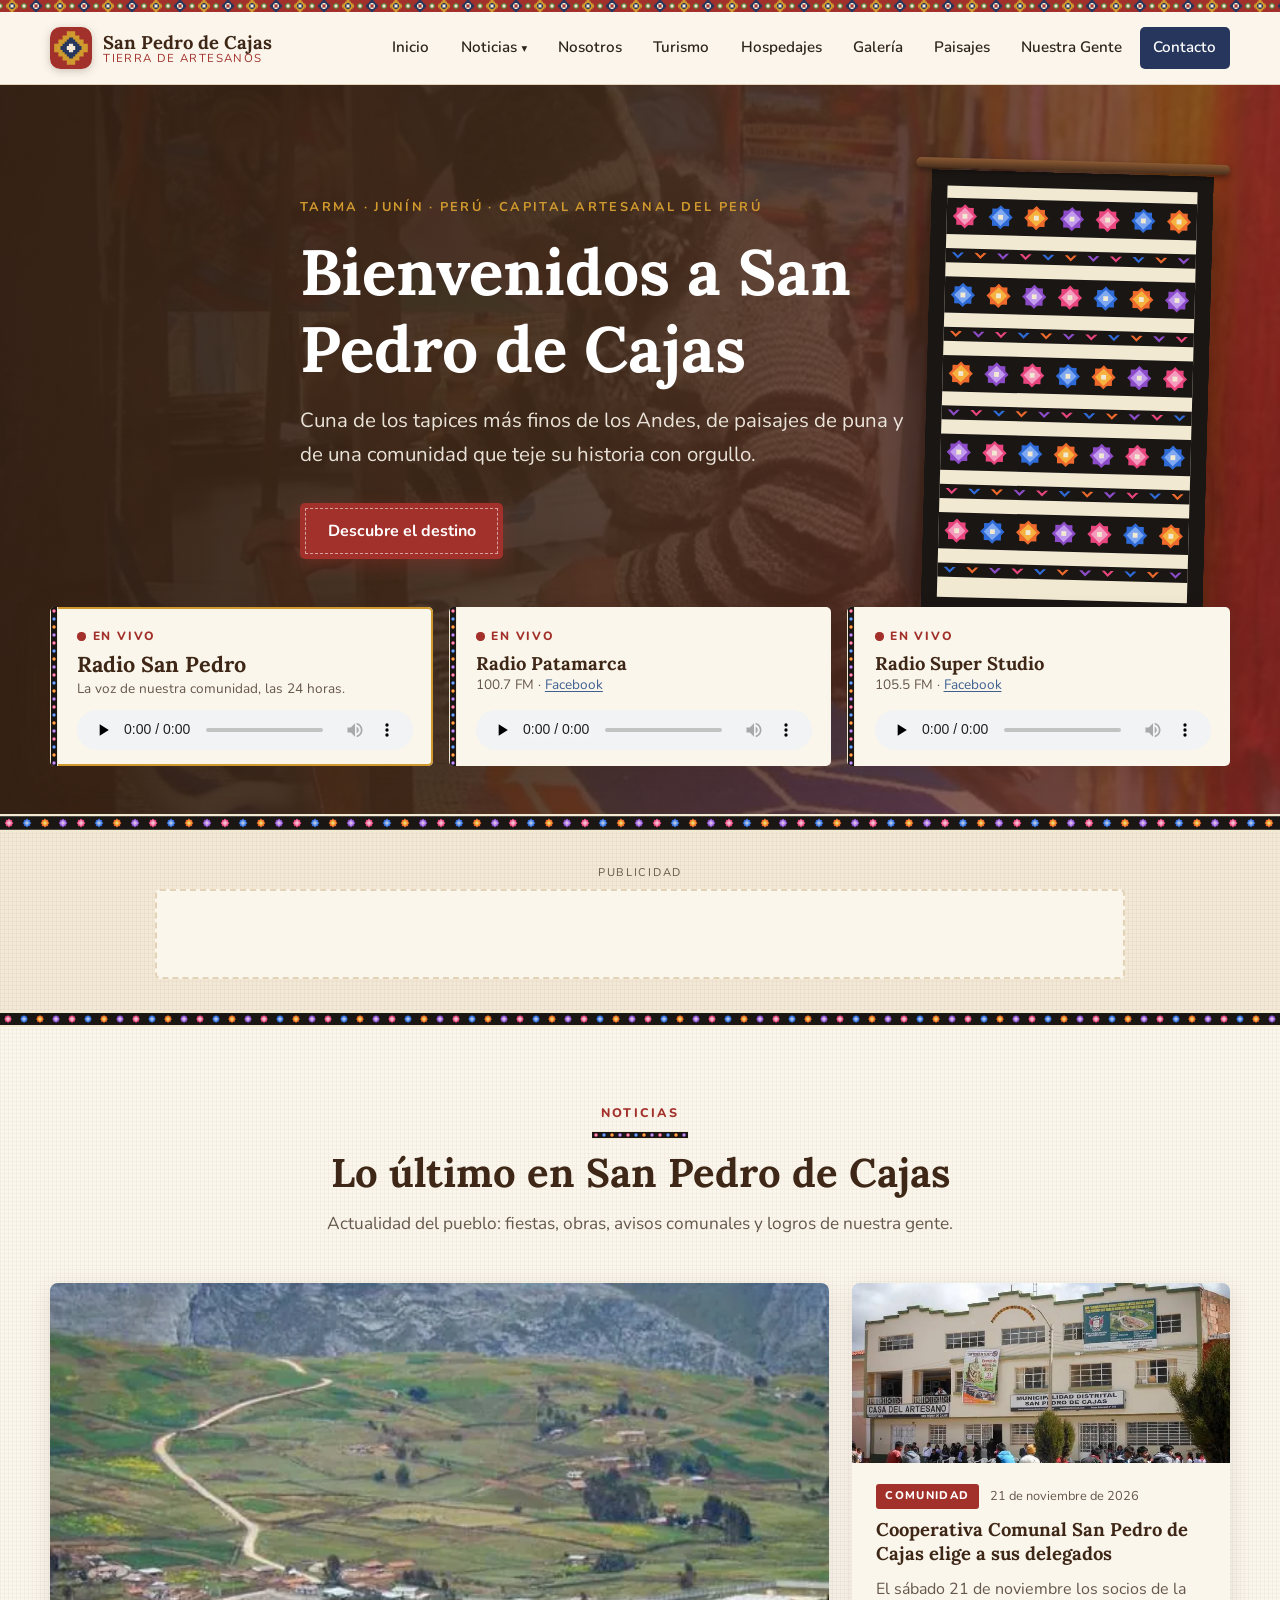
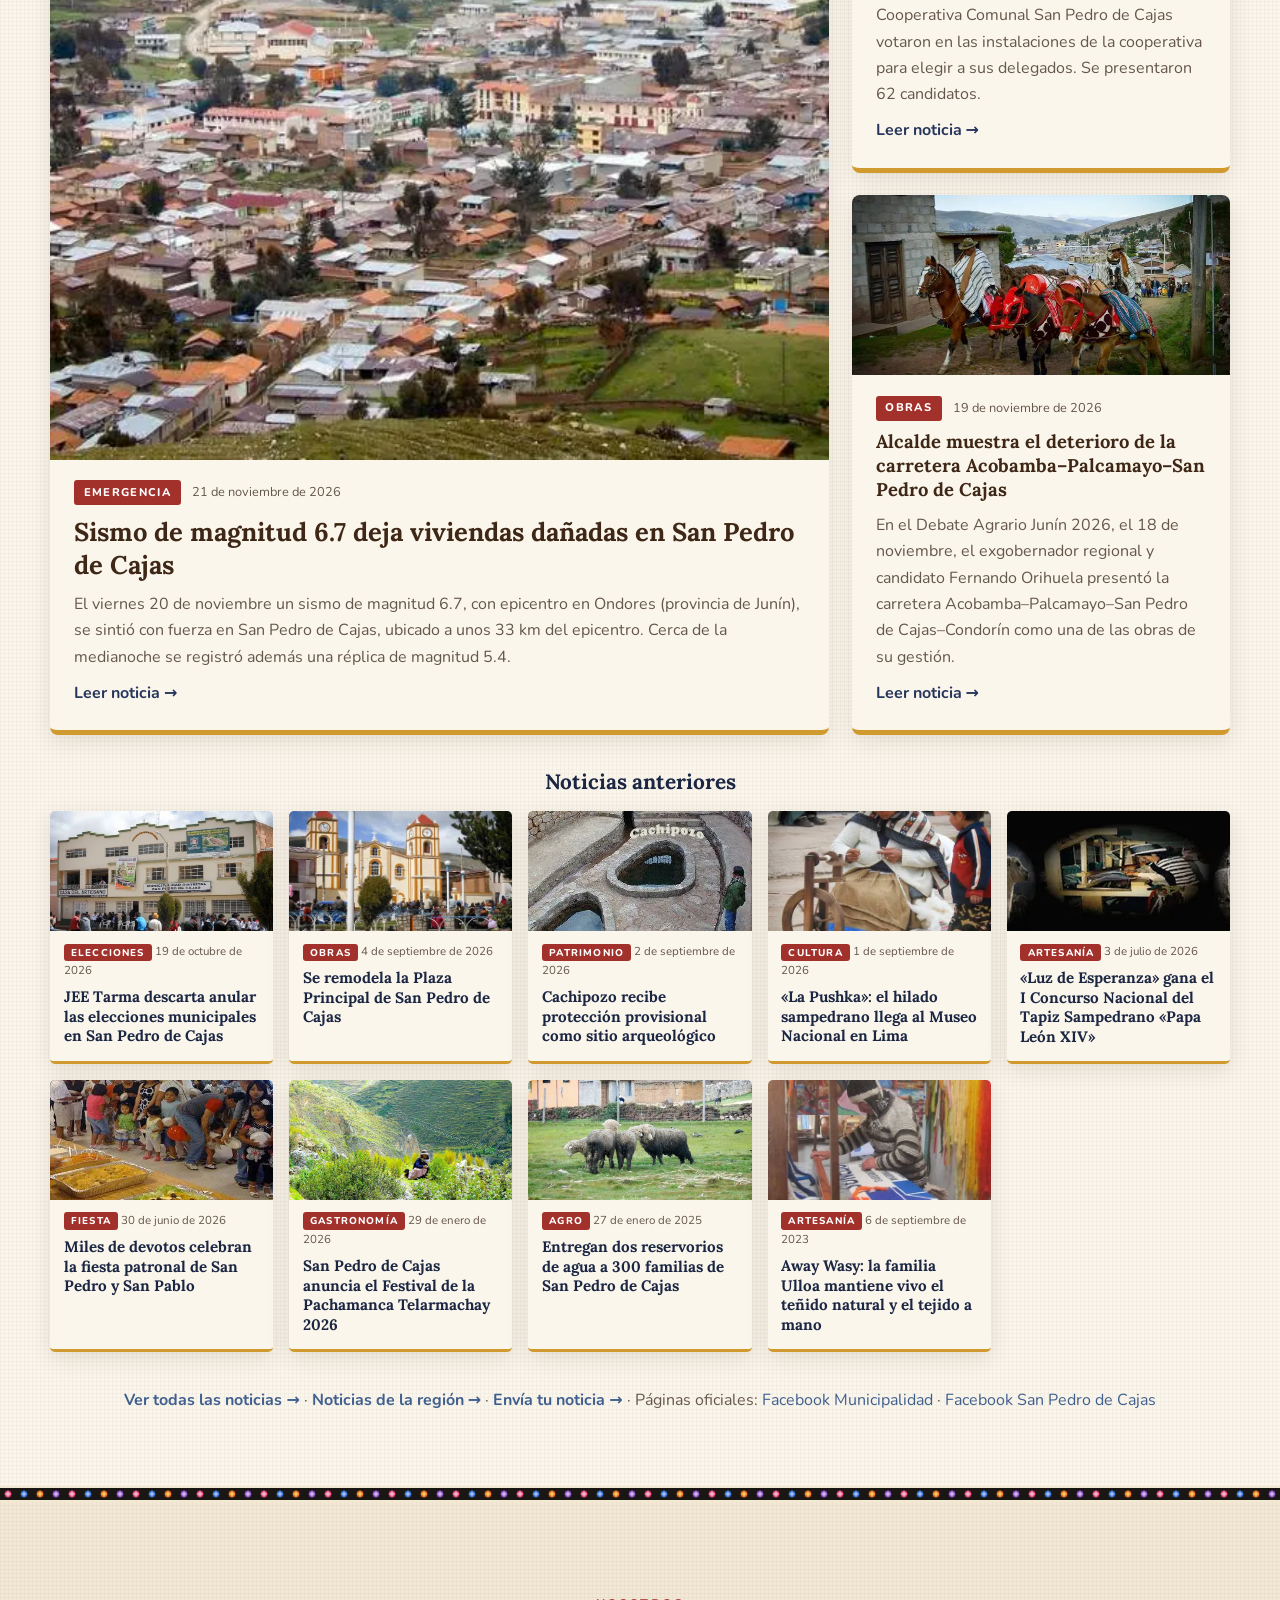
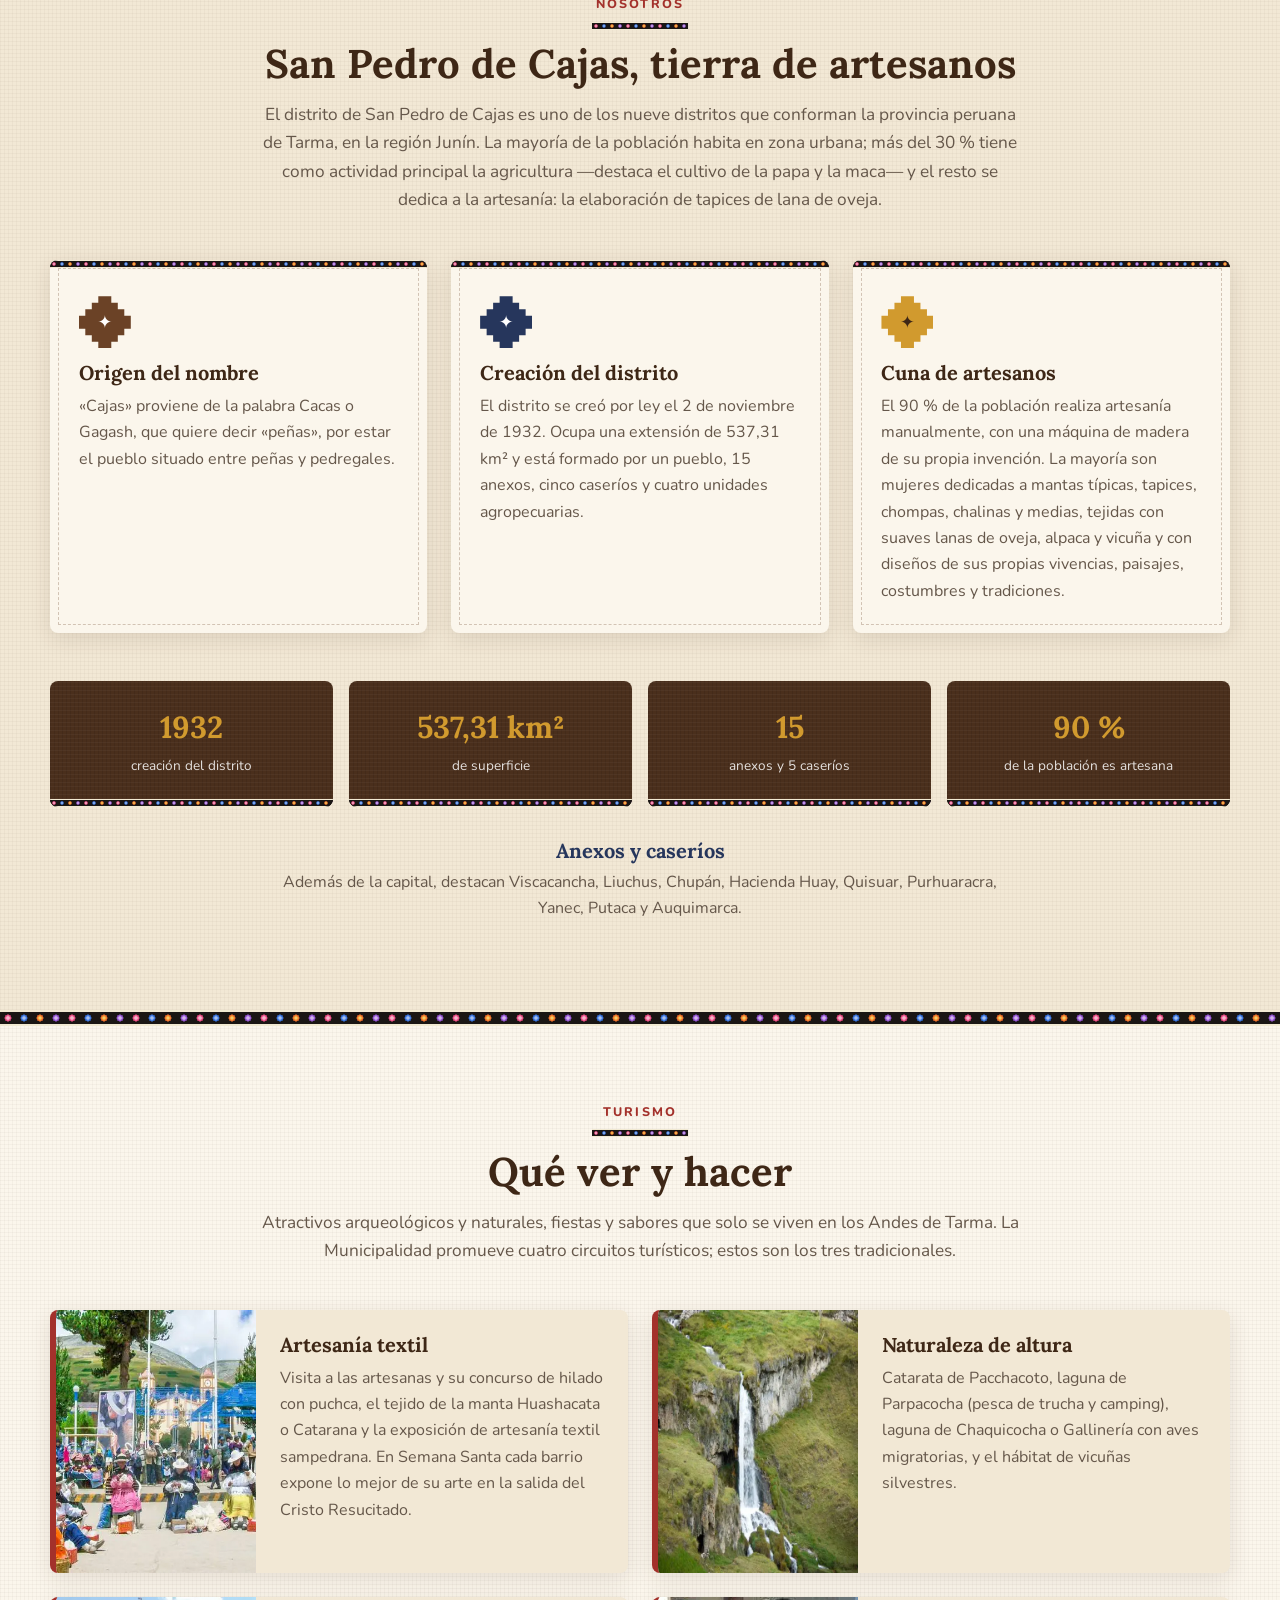
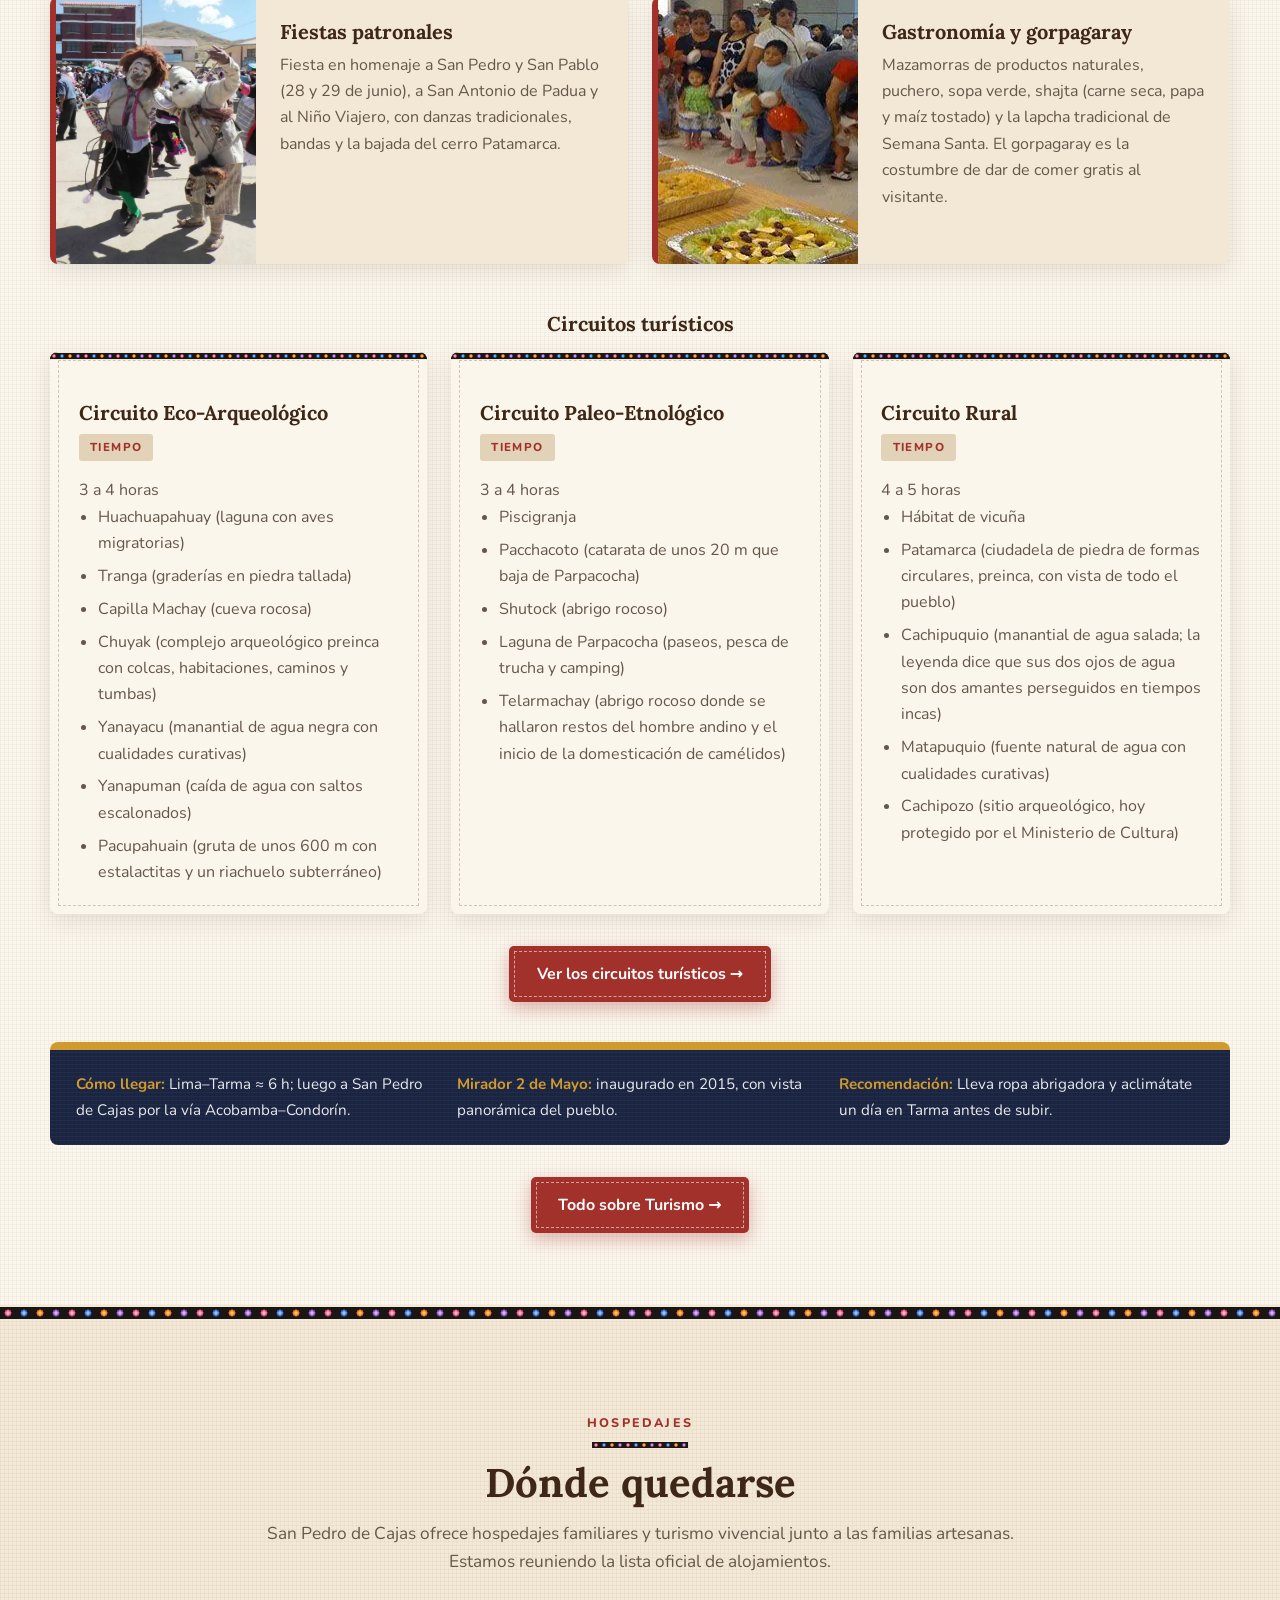
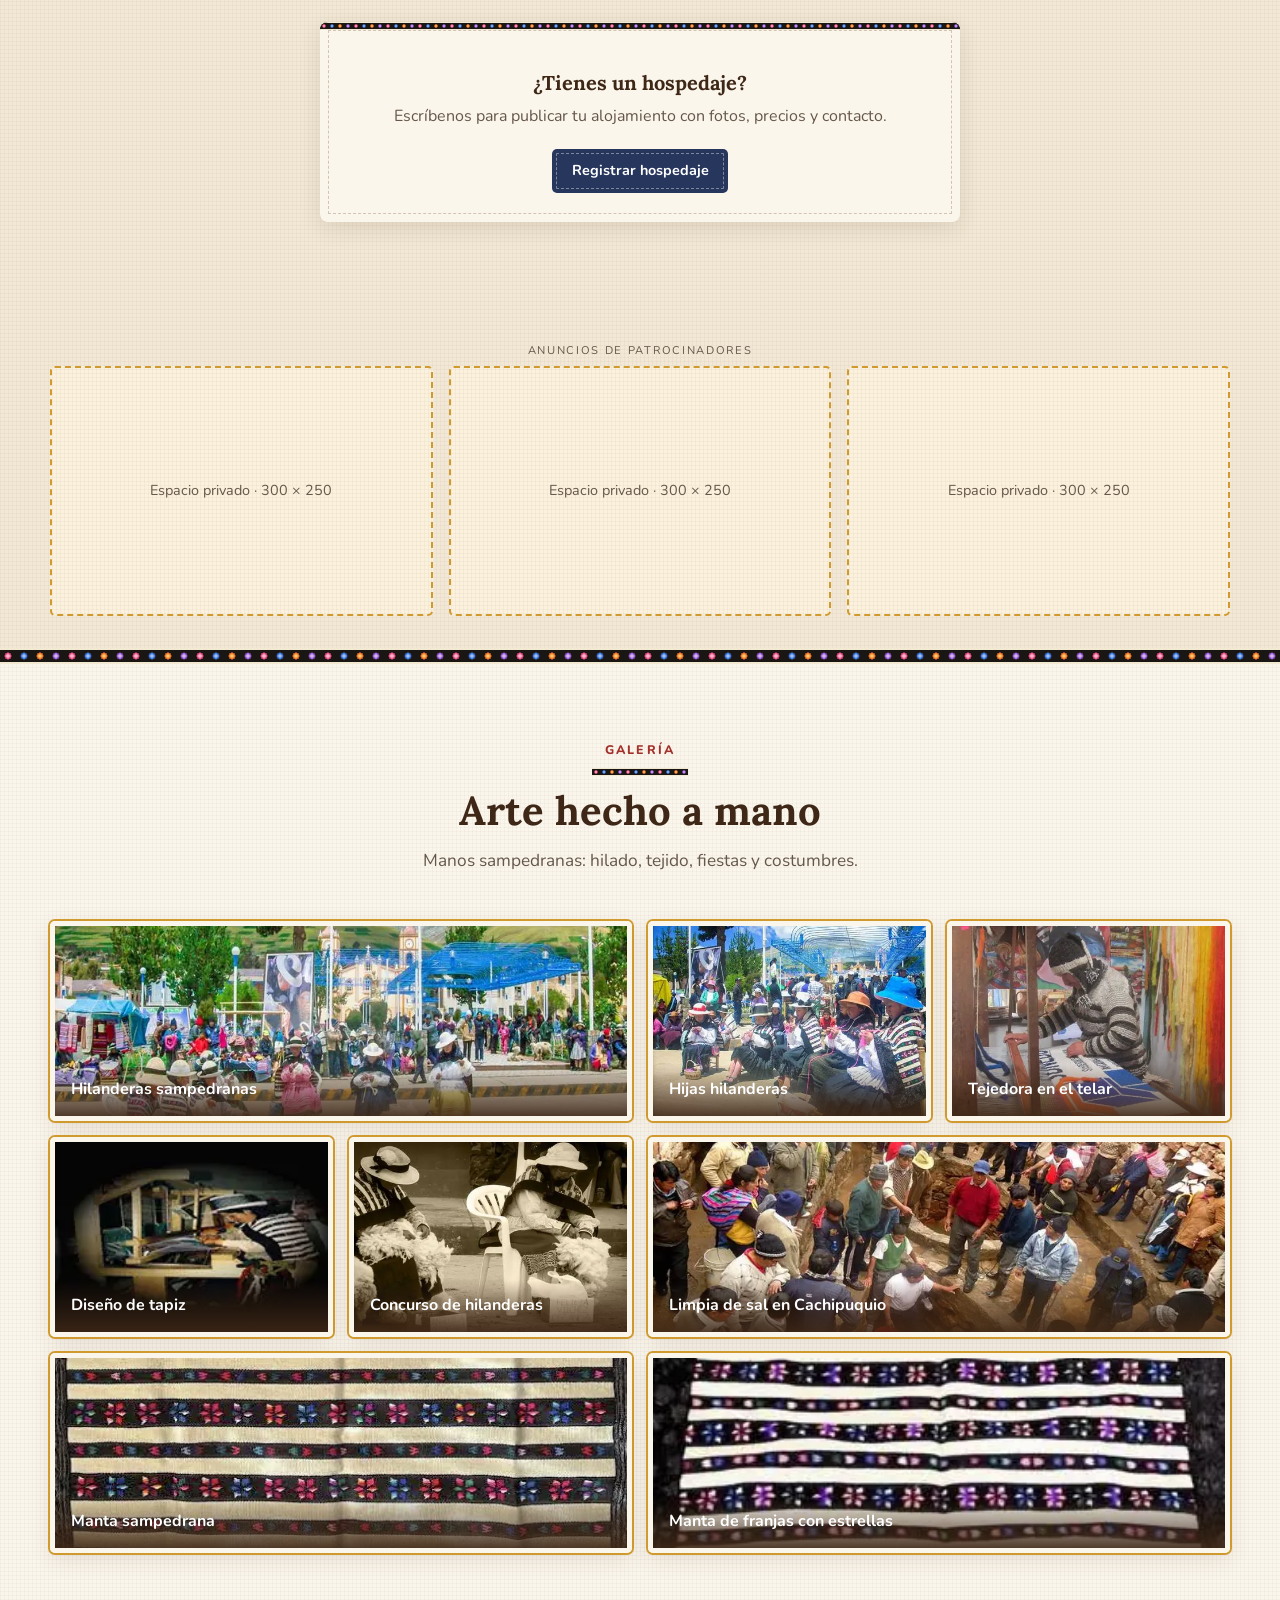
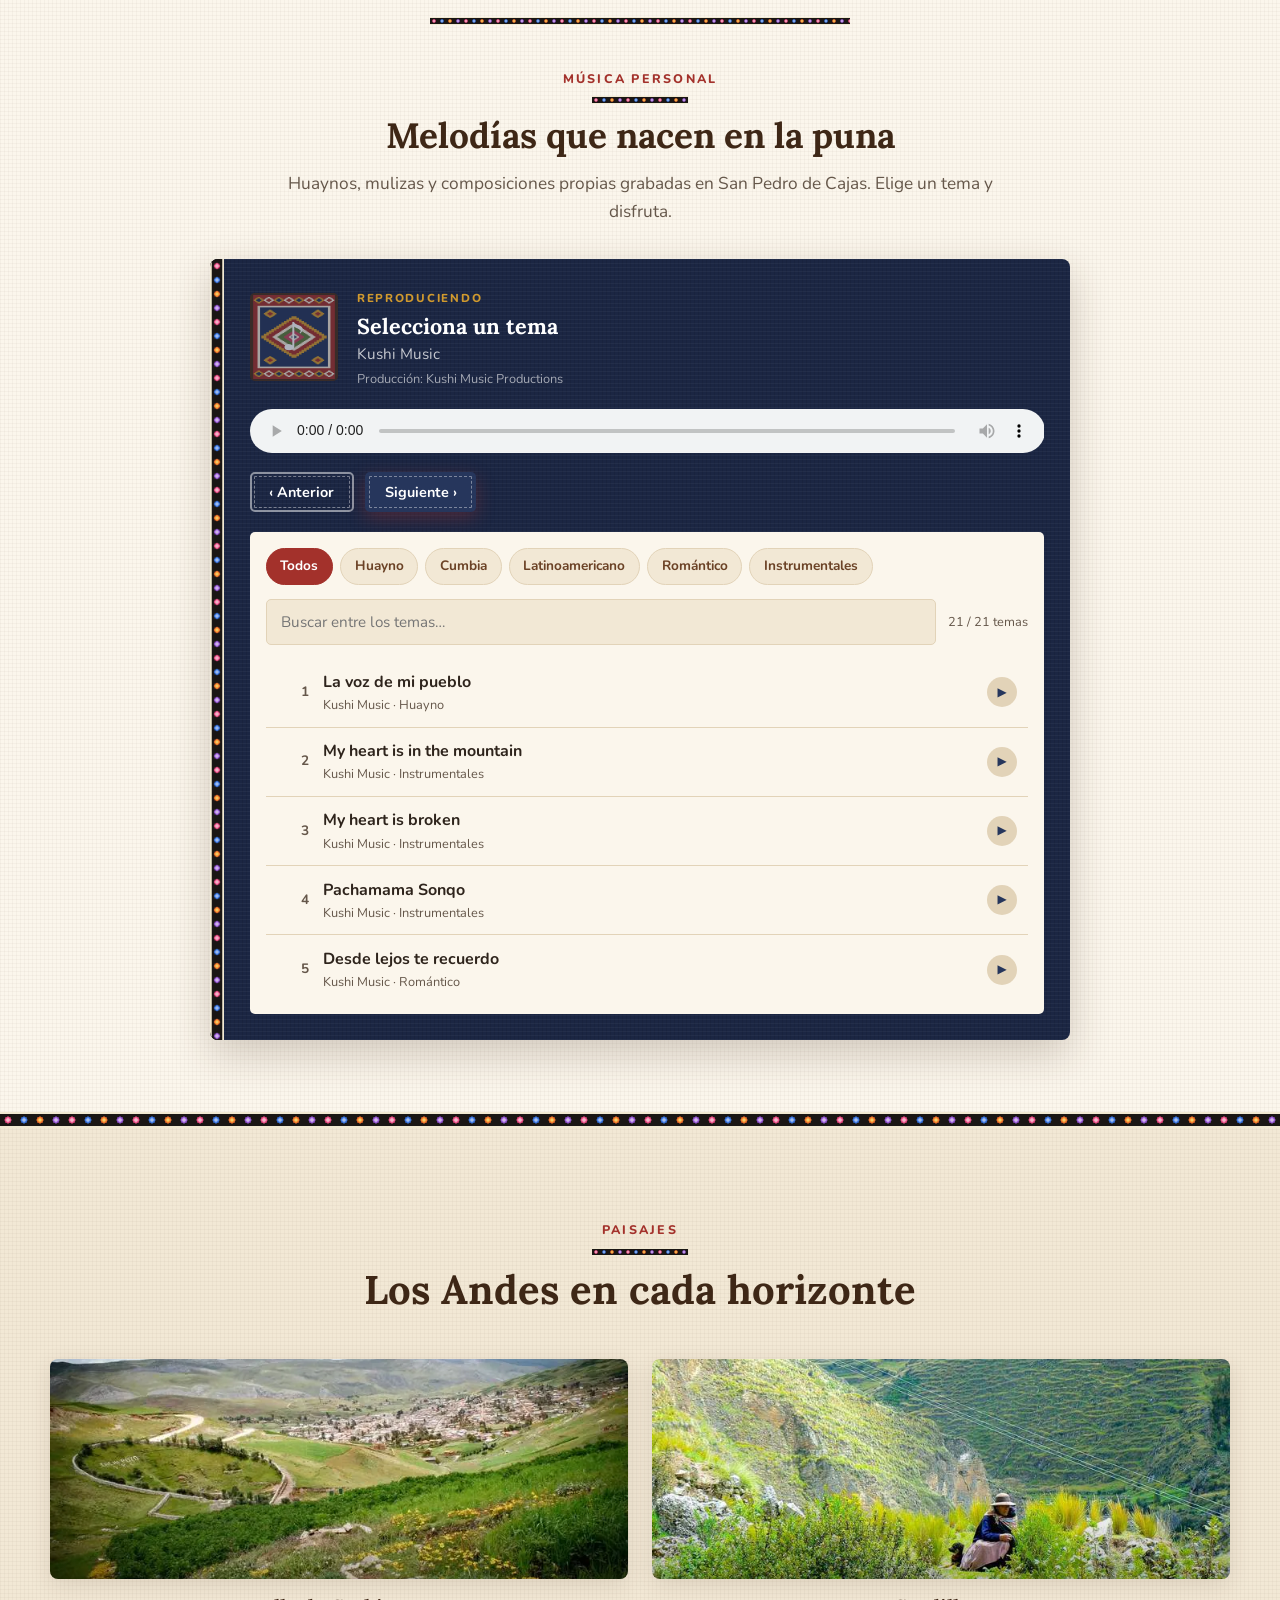
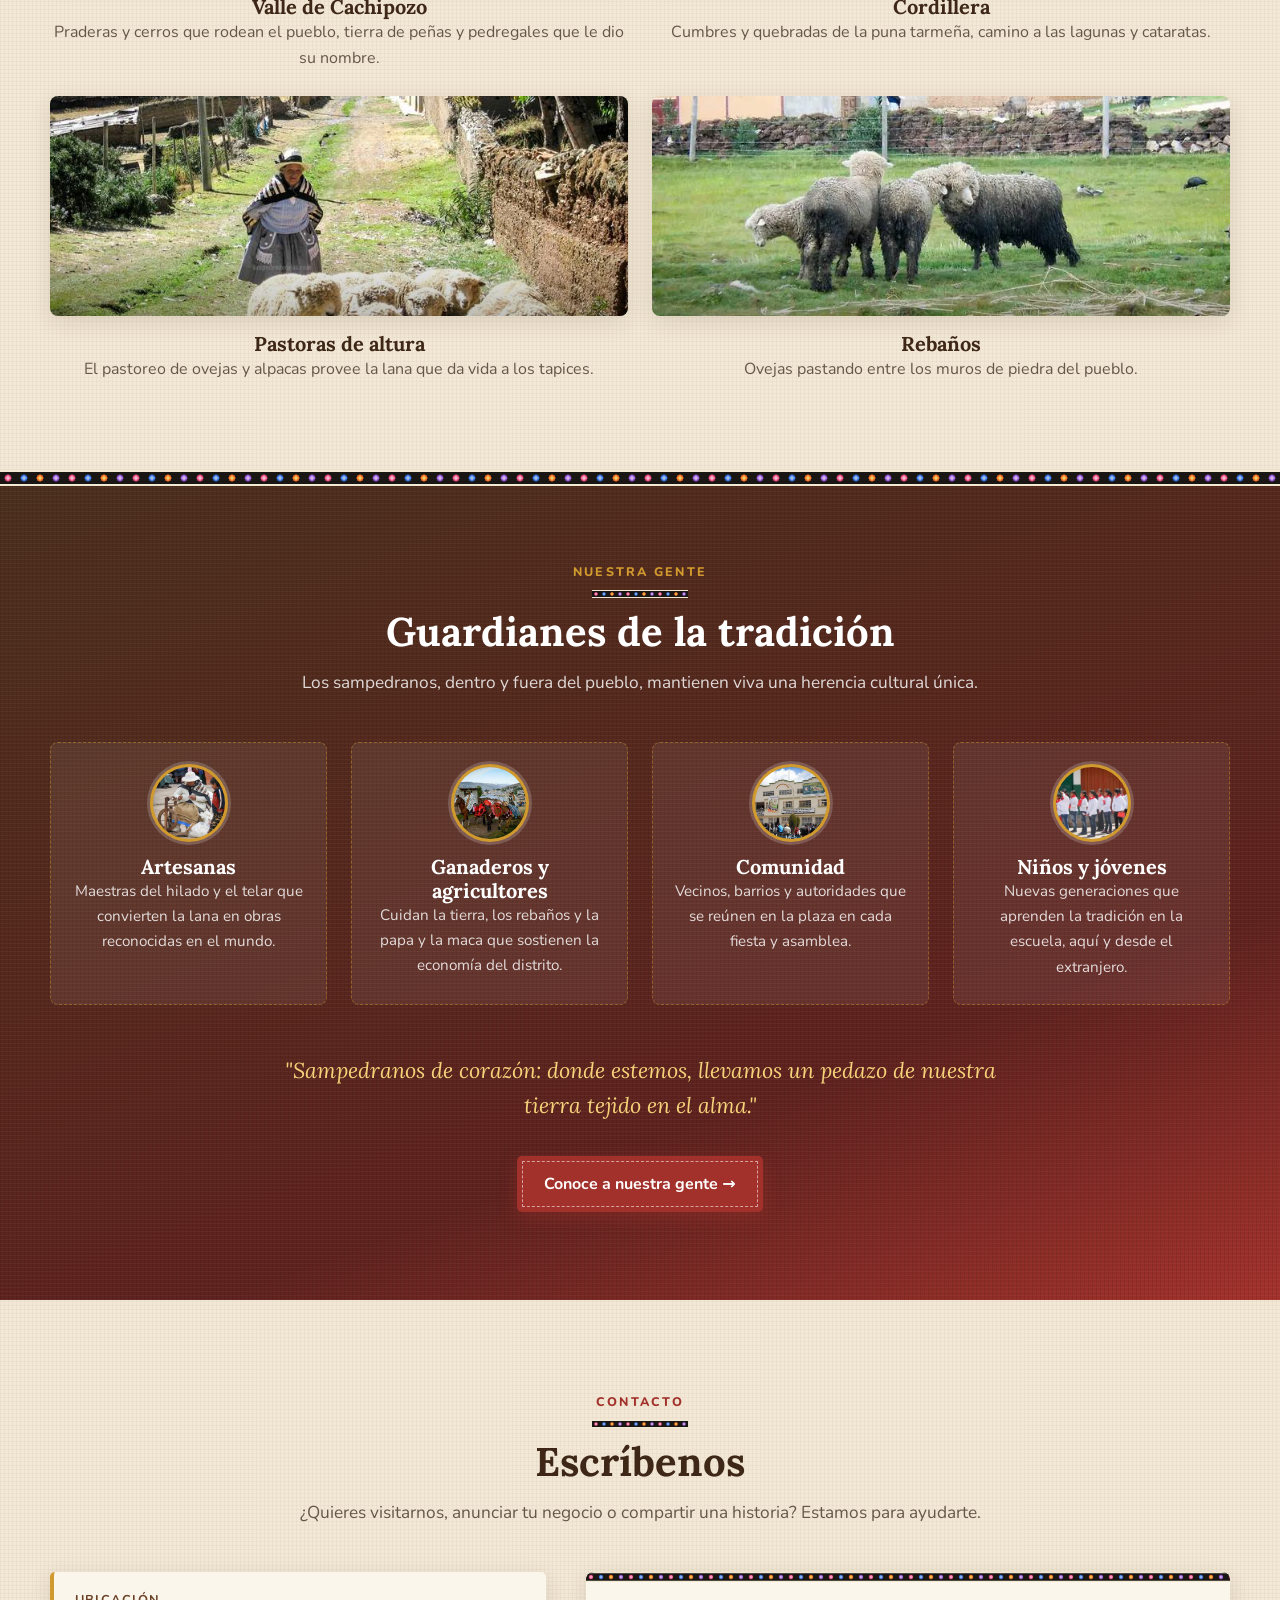
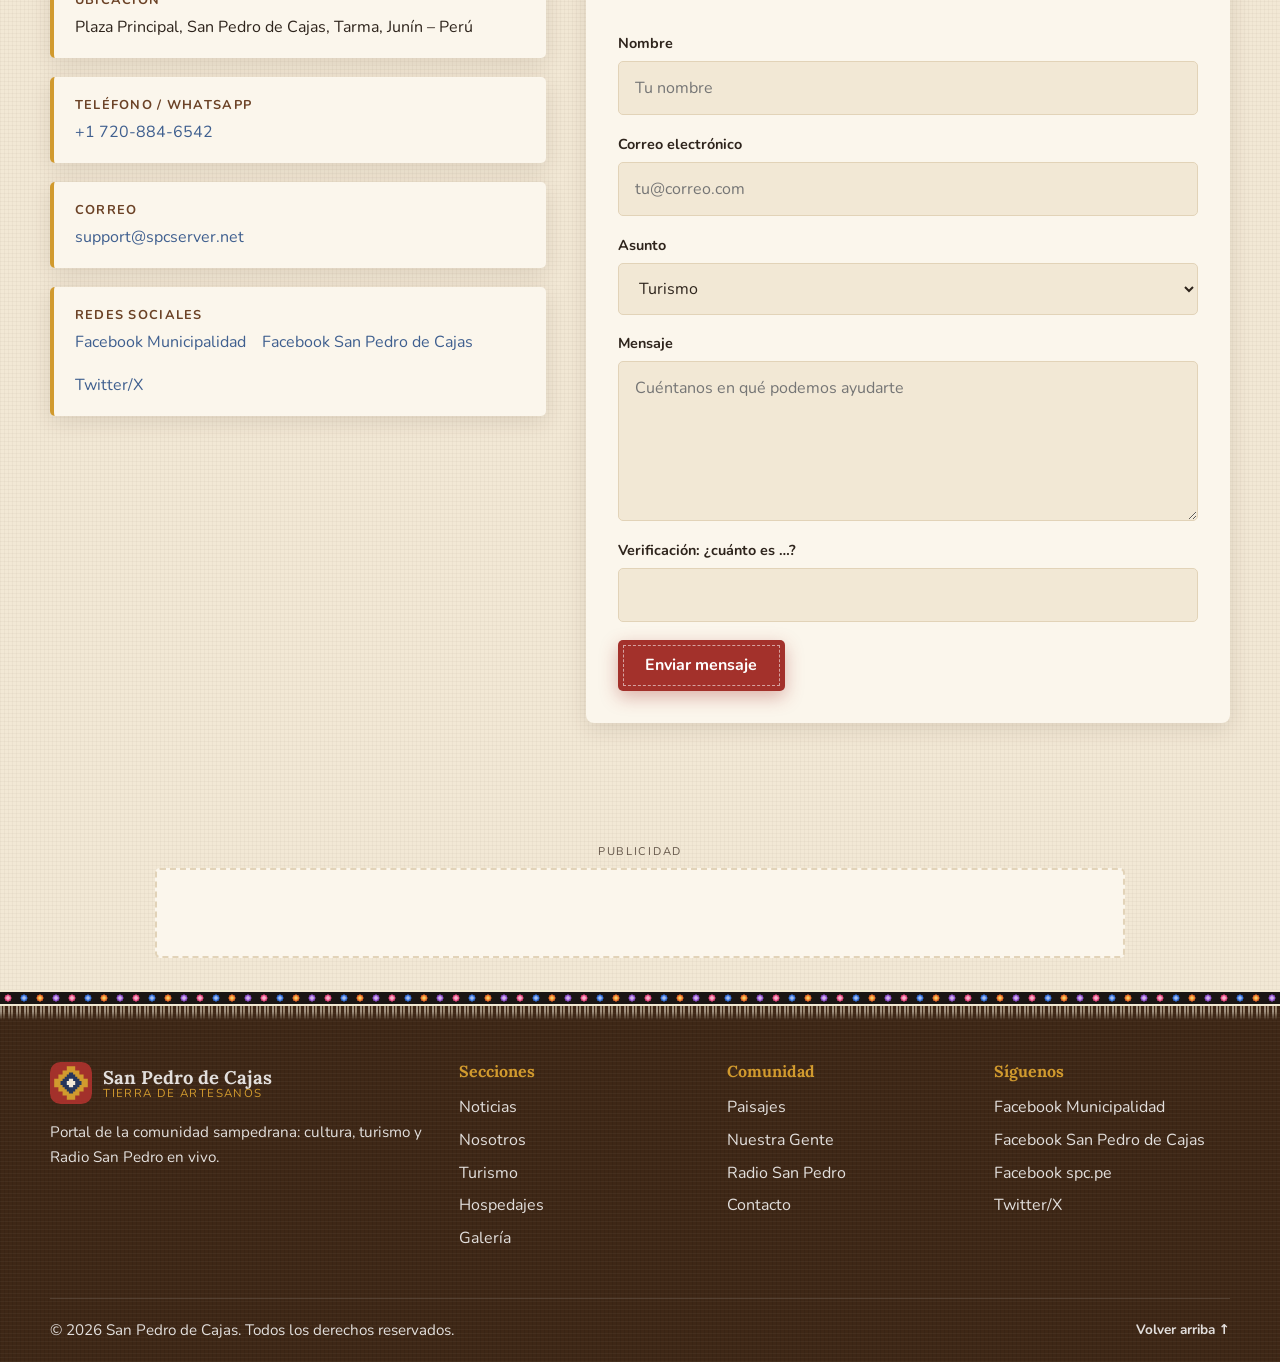
==== commit 5229b544: "AdSense: data-full-width-responsive=false para que el anuncio no se corte dentro de .ad__slot Co-Aut" ====
--- a/index.html
+++ b/index.html
@@ -114,7 +114,7 @@
             <aside class="ad ad--leaderboard" aria-label="Publicidad">
                 <span class="ad__label">Publicidad</span>
                 <div class="ad__slot" data-ad="adsense-top">
-                    <ins class="adsbygoogle" style="display:block" data-ad-client="ca-pub-6914749946758407" data-ad-slot="8738071843" data-ad-format="auto" data-full-width-responsive="true"></ins>
+                    <ins class="adsbygoogle" style="display:block" data-ad-client="ca-pub-6914749946758407" data-ad-slot="8738071843" data-ad-format="auto" data-full-width-responsive="false"></ins>
                     <script>(adsbygoogle = window.adsbygoogle || []).push({});</script>
                 </div>
             </aside>
@@ -636,7 +636,7 @@
                         </div>
                         <div class="contact__item">
                             <strong>Correo</strong>
-                            <span><a href="mailto:support@spcserver.net">support@spcserver.net</a></span>
+                            <span><!--email_off--><a href="mailto:support@spcserver.net">support@spcserver.net</a><!--/email_off--></span>
                         </div>
                         <div class="contact__item">
                             <strong>Redes sociales</strong>
@@ -692,7 +692,7 @@
             <aside class="ad ad--leaderboard" aria-label="Publicidad">
                 <span class="ad__label">Publicidad</span>
                 <div class="ad__slot" data-ad="adsense-bottom">
-                    <ins class="adsbygoogle" style="display:block" data-ad-client="ca-pub-6914749946758407" data-ad-slot="8738071843" data-ad-format="auto" data-full-width-responsive="true"></ins>
+                    <ins class="adsbygoogle" style="display:block" data-ad-client="ca-pub-6914749946758407" data-ad-slot="8738071843" data-ad-format="auto" data-full-width-responsive="false"></ins>
                     <script>(adsbygoogle = window.adsbygoogle || []).push({});</script>
                 </div>
             </aside>
